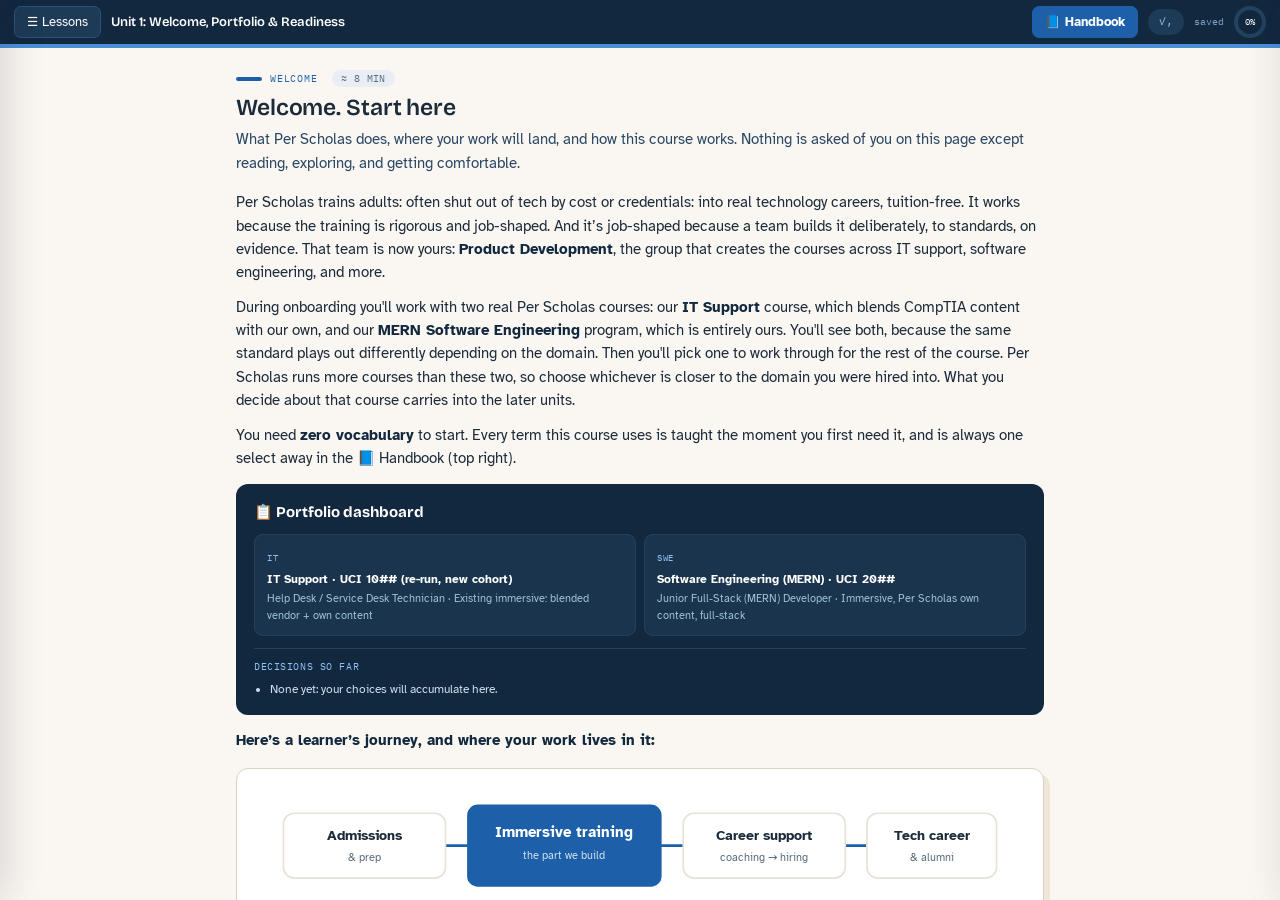
==== unit1.html @ 7ebc6fab "Update unit1.html" ====
<!DOCTYPE html>
<html lang="en">
<head>
<meta charset="UTF-8">
<meta name="viewport" content="width=device-width, initial-scale=1.0">
<title>Unit 1: Welcome, Portfolio & Readiness · Per Scholas</title>
<script src="storage.js"></script>
<script src="guide.js"></script>
<link rel="preconnect" href="https://fonts.googleapis.com">
<link rel="preconnect" href="https://fonts.gstatic.com" crossorigin>
<link href="https://fonts.googleapis.com/css2?family=Bricolage+Grotesque:opsz,wght@12..96,500;12..96,600;12..96,700&family=Atkinson+Hyperlegible:ital,wght@0,400;0,700;1,400&family=IBM+Plex+Mono:wght@400;500&display=swap" rel="stylesheet">
<style>
  :root{
    --ink:#12283f; --ink2:#2a4763;
    --indigo:#1d5fa8; --indigo-d:#164a85; --indigo-bg:#e3edf8;
    --paper:#faf7f2; --card:#fff; --line:#e8e1d6; --line2:#f3eee6;
    --text:#1c2b3a; --muted:#5b6b7a; --faint:#8fa0ae;
    --ok:#1f9d76; --ok-bg:#e7f4ee; --bad:#cf4747; --bad-bg:#fbe9e9;
    --gold:#7d8ea1; --gold-bg:#e9eef4;
    --disp:'Bricolage Grotesque',system-ui,sans-serif; --sans:'Atkinson Hyperlegible',system-ui,sans-serif; --mono:'IBM Plex Mono',monospace;
  }
  *{box-sizing:border-box;margin:0;padding:0}
  html,body{height:100%}
  body{background:var(--paper);color:var(--text);font-family:var(--sans);font-size:14.5px;line-height:1.6;-webkit-font-smoothing:antialiased;overflow:hidden}
  .app{display:flex;flex-direction:column;height:100%}

  /* compact header — every pixel of height matters inside the Canvas iframe */
  .topbar{background:var(--ink);color:#fff;padding:0 14px;height:48px;display:flex;align-items:center;justify-content:space-between;gap:10px;flex:none}
  .t-l{display:flex;align-items:center;gap:10px;min-width:0}
  .menu-btn,.guide-btn{font-family:var(--sans);font-size:12.5px;font-weight:500;color:#fff;background:#1d3a56;border:1px solid #2c517a;border-radius:7px;padding:7px 12px;cursor:pointer;white-space:nowrap}
  .menu-btn:hover,.guide-btn:hover{background:#27496e}
  .title{font-family:var(--disp);font-weight:600;font-size:13px;white-space:nowrap;overflow:hidden;text-overflow:ellipsis}
  .t-r{display:flex;align-items:center;gap:10px;flex:none}
  .save-dot{font-family:var(--mono);font-size:9.5px;color:#7fa3c4}
  .ring{--p:0;width:32px;height:32px;border-radius:50%;background:conic-gradient(var(--indigo) calc(var(--p)*1%), #23425f 0);display:flex;align-items:center;justify-content:center;flex:none}
  .ring i{width:24px;height:24px;border-radius:50%;background:var(--ink);display:flex;align-items:center;justify-content:center;font-family:var(--mono);font-size:8.5px;font-style:normal}

  /* scrolling content area */
  main{flex:1;overflow-y:auto;overscroll-behavior:contain}
  .content{max-width:860px;margin:0 auto;padding:22px 26px 70px}
  .crumb{font-family:var(--mono);font-size:10px;letter-spacing:.08em;text-transform:uppercase;color:var(--indigo);margin-bottom:7px}
  h1{font-family:var(--disp);font-weight:600;font-size:23px;line-height:1.18;letter-spacing:-.015em;margin-bottom:6px}
  .lead{font-size:15px;color:var(--ink2);margin-bottom:16px}
  .content p{margin-bottom:12px}
  .content p.tight{margin-bottom:5px}
  strong{font-weight:600;color:var(--ink)}
  .mono{font-family:var(--mono);font-size:12px;background:#eeeef6;padding:1px 6px;border-radius:4px}
  .glink{color:var(--indigo);font-weight:500;cursor:pointer;border-bottom:1.5px dashed #b9baf0}

  /* coach bar — beginners always know what to do */
  .coach{display:flex;gap:11px;background:var(--indigo-bg);border:1px solid #d8d9f5;border-radius:11px;padding:12px 15px;margin:16px 0 14px;align-items:flex-start}
  .coach .cface{font-size:19px;flex:none;line-height:1.2}
  .coach .ct{font-size:13.5px;color:var(--ink2)}
  .coach .ct b{color:var(--indigo-d);font-weight:600}
  .hint-btn{font-size:12px;color:var(--indigo);background:none;border:1.5px solid #c9caf1;border-radius:7px;padding:5px 11px;cursor:pointer;margin-left:auto;flex:none}
  .hint{display:none;background:#eaf2fb;border-radius:9px;padding:10px 14px;font-size:13px;color:#35577d;margin:-4px 0 14px}
  .hint.show{display:block}

  .box{border-radius:10px;padding:13px 16px;margin:14px 0;font-size:13.5px}
  .box .bh{font-family:var(--mono);font-size:9.5px;letter-spacing:.09em;text-transform:uppercase;margin-bottom:5px;display:block}
  .box.rule{background:#12283f;color:#e8f0f9} .box.rule .bh{color:#8fc1f7}
  .box.info{background:var(--indigo-bg)} .box.info .bh{color:var(--indigo-d)}

  .fb{border-radius:9px;padding:11px 14px;margin-top:12px;font-size:13.5px;display:none}
  .fb.show{display:block}
  .fb.good{background:var(--ok-bg);color:#186b52}
  .fb.bad{background:var(--bad-bg);color:#9a2f2f}
  .act-btn{font-family:var(--sans);font-size:13.5px;font-weight:500;background:var(--indigo);color:#fff;border:none;border-radius:9px;padding:10px 19px;cursor:pointer;margin-top:12px}
  .act-btn:hover{background:var(--indigo-d)}
  .act-btn:disabled{background:#a9c6e8;cursor:default}
  .act-btn.ghost{background:none;color:var(--indigo);border:1.5px solid var(--line)}

  /* ============ STORY (pipeline walk) ============ */
  .pipe{display:flex;align-items:center;gap:0;margin:6px 0 16px;flex-wrap:wrap}
  .pnode{width:26px;height:26px;border-radius:50%;background:#fff;border:2px solid var(--line);display:flex;align-items:center;justify-content:center;font-family:var(--mono);font-size:10.5px;color:var(--faint);flex:none}
  .pnode.done{background:var(--ok);border-color:var(--ok);color:#fff}
  .pnode.here{border-color:var(--indigo);color:var(--indigo);box-shadow:0 0 0 3px var(--indigo-bg)}
  .pseg{height:2px;width:22px;background:var(--line);flex:none}
  .pseg.done{background:var(--ok)}
  .scene{background:var(--card);border:1px solid var(--line);border-radius:12px;padding:17px 19px}
  .scene .sc-tag{font-family:var(--mono);font-size:9.5px;letter-spacing:.08em;text-transform:uppercase;color:var(--faint);margin-bottom:7px}
  .scene .sc-text{font-size:14.5px;margin-bottom:13px}
  .choice{display:block;width:100%;text-align:left;border:1.5px solid var(--line);background:#fff;border-radius:9px;padding:11px 14px;margin-bottom:8px;cursor:pointer;font-family:var(--sans);font-size:13.5px;color:var(--text)}
  .choice:hover{border-color:#a9c6e8}
  .choice.no{border-color:var(--bad);background:var(--bad-bg);cursor:default}
  .choice.yes{border-color:var(--ok);background:var(--ok-bg)}
  .sc-fb{font-size:13px;border-radius:8px;padding:10px 13px;margin-top:4px;display:none}
  .sc-fb.show{display:block}
  .sc-fb.good{background:var(--ok-bg);color:#186b52}
  .sc-fb.bad{background:var(--bad-bg);color:#9a2f2f}

  /* ============ TRIAGE (inbox) ============ */
  .inbox{display:grid;grid-template-columns:1fr;gap:10px}
  .mail{background:var(--card);border:1px solid var(--line);border-radius:11px;padding:14px 16px}
  .mail .mh{display:flex;justify-content:space-between;gap:10px;margin-bottom:4px}
  .mail .from{font-weight:600;font-size:13px}
  .mail .mtag{font-family:var(--mono);font-size:9.5px;color:var(--faint);text-transform:uppercase;letter-spacing:.06em}
  .mail .subj{font-size:13.5px;color:var(--ink2);margin-bottom:6px}
  .mail .body{font-size:13px;color:var(--muted);margin-bottom:11px}
  .stamps{display:flex;gap:7px;flex-wrap:wrap}
  .stamps button{font-size:12px;border:1.5px solid var(--line);background:#fff;border-radius:7px;padding:7px 13px;cursor:pointer;font-family:var(--sans)}
  .stamps button:hover{border-color:var(--indigo);color:var(--indigo)}
  .mail.correct{border-color:var(--ok);background:var(--ok-bg)}
  .mail.wrong{border-color:var(--bad);background:var(--bad-bg)}
  .mail .verdict{font-size:12.5px;margin-top:9px;display:none}
  .mail.graded .verdict{display:block}
  .mail.correct .verdict{color:#186b52}
  .mail.wrong .verdict{color:#9a2f2f}
  .mail.pending{opacity:.35;pointer-events:none}

  /* ============ REPO BUILDER ============ */
  .repo-wrap{display:grid;grid-template-columns:1fr 1fr;gap:14px;margin-top:4px}
  .goals{background:var(--card);border:1px solid var(--line);border-radius:11px;padding:14px 16px}
  .goals h4,.tree h4{font-family:var(--mono);font-size:10px;letter-spacing:.09em;text-transform:uppercase;color:var(--faint);margin-bottom:10px}
  .goal{display:flex;gap:9px;align-items:flex-start;padding:6px 0;font-size:13px}
  .goal .gk{width:15px;height:15px;border:1.5px solid var(--line);border-radius:4px;flex:none;margin-top:2px;display:flex;align-items:center;justify-content:center;font-size:9px;color:#fff}
  .goal.done .gk{background:var(--ok);border-color:var(--ok)}
  .goal.done span{color:var(--muted);text-decoration:line-through}
  .tree{background:var(--ink);border-radius:11px;padding:14px 16px;color:#e9eaf8}
  .tree h4{color:#9fc0da}
  .tnode{font-family:var(--mono);font-size:12px;line-height:1.9;white-space:nowrap;overflow:hidden;text-overflow:ellipsis}
  .tnode .tf{color:#7fa3c4}
  .tnode .new{color:#7fe0c0}
  .mkfile{display:flex;gap:8px;margin-top:12px}
  .mkfile input{flex:1;border:1.5px solid var(--line);border-radius:9px;padding:10px 13px;font-family:var(--mono);font-size:13px}
  .mkfile input:focus{outline:none;border-color:var(--indigo)}
  .mkfile button{font-size:13px;font-weight:500;background:var(--indigo);color:#fff;border:none;border-radius:9px;padding:0 16px;cursor:pointer}
  .mk-msg{font-size:12.5px;margin-top:7px;min-height:18px}
  .mk-msg.err{color:var(--bad)} .mk-msg.okc{color:var(--ok)}

  /* ============ DAY DESIGNER ============ */
  .day-wrap{display:grid;grid-template-columns:220px 1fr;gap:14px}
  .palette{background:var(--card);border:1px solid var(--line);border-radius:11px;padding:12px}
  .palette h4,.sched h4{font-family:var(--mono);font-size:10px;letter-spacing:.09em;text-transform:uppercase;color:var(--faint);margin-bottom:9px}
  .pal-item{border:1.5px solid var(--line);border-radius:8px;padding:8px 10px;margin-bottom:7px;font-size:12.5px;cursor:pointer;background:#fff}
  .pal-item:hover{border-color:var(--indigo)}
  .pal-item small{display:block;font-family:var(--mono);font-size:10px;color:var(--faint)}
  .pal-item.pas small{color:var(--gold)}
  .sched{background:var(--card);border:1px solid var(--line);border-radius:11px;padding:12px;min-height:180px}
  .slot{display:flex;justify-content:space-between;align-items:center;border:1.5px solid var(--line2);background:var(--paper);border-radius:8px;padding:8px 11px;margin-bottom:6px;font-size:12.5px}
  .slot small{font-family:var(--mono);font-size:10px;color:var(--faint)}
  .slot .rm{border:none;background:none;color:var(--bad);cursor:pointer;font-size:15px;line-height:1}
  .slot.pas{background:#e9eef4;border-color:#d6dde6}
  .day-meters{margin-top:12px}
  .meter-bar{height:20px;background:var(--line2);border-radius:6px;overflow:hidden;position:relative}
  .meter-fill{height:100%;background:var(--indigo);width:0;transition:width .2s;display:flex;align-items:center;justify-content:flex-end;color:#fff;font-family:var(--mono);font-size:10.5px;padding-right:7px}
  .meter-t{position:absolute;top:-3px;bottom:-3px;width:2.5px;background:var(--ink);left:75%}
  .meter-lbl{font-size:11.5px;color:var(--muted);margin-top:4px;display:flex;justify-content:space-between}
  .reqs{display:flex;gap:7px;flex-wrap:wrap;margin-top:9px}
  .req{font-family:var(--mono);font-size:10.5px;border:1.5px solid var(--line);border-radius:14px;padding:3px 10px;color:var(--faint)}
  .req.met{border-color:var(--ok);color:var(--ok)}

  /* ============ FIX-IT EDITOR ============ */
  .doc{background:var(--card);border:1px solid var(--line);border-radius:12px;padding:17px 19px;font-size:14.5px;line-height:1.95}
  .sent{cursor:pointer;border-radius:4px;padding:1px 2px}
  .sent:hover{background:#eeeef6}
  .sent.fixed{background:var(--ok-bg);box-shadow:inset 0 -2px 0 var(--ok);cursor:default}
  .sent.active{background:var(--gold-bg);box-shadow:inset 0 -2px 0 var(--gold)}
  .fixpanel{background:var(--card);border:1.5px solid var(--indigo);border-radius:11px;padding:14px 16px;margin-top:12px;display:none}
  .fixpanel.show{display:block}
  .fixpanel .fq{font-size:13px;color:var(--ink2);margin-bottom:10px}
  .fixopt{display:block;width:100%;text-align:left;border:1.5px solid var(--line);background:#fff;border-radius:8px;padding:10px 13px;margin-bottom:7px;cursor:pointer;font-family:var(--sans);font-size:13px}
  .fixopt:hover{border-color:#a9c6e8}
  .fix-msg{font-size:12.5px;margin-top:4px;min-height:16px}
  .fix-msg.err{color:var(--bad)} .fix-msg.okc{color:var(--ok)}
  .fix-count{font-family:var(--mono);font-size:11px;color:var(--faint);margin-top:8px}

  /* ============ QA DESK ============ */
  .dossier{background:var(--card);border:1px solid var(--line);border-radius:12px;overflow:hidden;margin-bottom:14px}
  .dossier .dh{background:var(--paper);border-bottom:1px solid var(--line);padding:10px 15px;display:flex;justify-content:space-between;font-family:var(--mono);font-size:11px;color:var(--muted)}
  .dossier .db{padding:14px 16px;font-size:13.5px;color:var(--ink2);font-style:italic}
  .rb-dim{border:1.5px solid var(--line);border-radius:10px;padding:12px 14px;margin-bottom:10px;background:#fff}
  .rb-dim .rt{font-weight:600;font-size:13.5px;margin-bottom:8px}
  .rb-scale{display:flex;gap:6px}
  .rb-scale button{flex:1;font-family:var(--mono);font-size:12.5px;border:1.5px solid var(--line);background:#fff;border-radius:8px;padding:8px 0;cursor:pointer}
  .rb-scale button.pick{background:var(--indigo);color:#fff;border-color:var(--indigo)}
  .rb-dim.correct{border-color:var(--ok)} .rb-dim.wrong{border-color:var(--bad)}
  .rb-why{font-size:12px;color:var(--muted);margin-top:8px;display:none}
  .rb-dim.graded .rb-why{display:block}

  /* misc */
  textarea{width:100%;border:1.5px solid var(--line);border-radius:9px;padding:11px 13px;font-family:var(--sans);font-size:13.5px;resize:vertical;min-height:74px;line-height:1.5}
  textarea:focus{outline:none;border-color:var(--indigo)}
  .checklist label{display:flex;gap:10px;align-items:flex-start;padding:6px 0;font-size:14px;cursor:pointer}
  .checklist input{width:16px;height:16px;margin-top:3px;accent-color:var(--indigo);flex:none}
  .prompt{background:var(--ink);border-radius:11px;margin:14px 0;overflow:hidden}
  .prompt-h{display:flex;justify-content:space-between;align-items:center;padding:9px 13px;border-bottom:1px solid #23425f}
  .prompt-h .pl{font-family:var(--mono);font-size:10px;letter-spacing:.05em;text-transform:uppercase;color:#9fc0da}
  .copy{font-size:11.5px;color:#dbe8f3;background:#1d3a56;border:none;border-radius:6px;padding:5px 11px;cursor:pointer}
  .copy.ok{background:var(--ok)}
  .prompt pre{padding:13px;color:#e9eaf8;font-family:var(--mono);font-size:11.5px;line-height:1.6;white-space:pre-wrap}
  .prompt pre .v{color:#8fc1f7}
  .nav-btns{display:flex;justify-content:space-between;gap:12px;margin-top:26px;padding-top:16px;border-top:1px solid var(--line)}
  .btn{font-size:13.5px;padding:11px 20px;border-radius:9px;cursor:pointer;border:1.5px solid var(--line);background:var(--card);color:var(--ink2)}
  .btn.primary{background:var(--indigo);color:#fff;border-color:var(--indigo);font-weight:500}
  .btn.primary:hover{background:var(--indigo-d)}
  .btn:disabled{opacity:.45;cursor:default}
  .locknote{font-size:12px;color:var(--gold);margin-top:8px;text-align:right}

  /* diagrams, animations, meta design-notes */
  .diag{margin:16px 0;background:var(--card);border:1px solid var(--line);border-radius:12px;padding:14px}
  .diag svg{width:100%;height:auto;display:block}
  .diag .cap{font-size:11.5px;color:var(--muted);margin-top:8px;text-align:center;font-family:var(--mono)}
  .diag .draw{stroke-dasharray:660;stroke-dashoffset:660;animation:drawline 1.6s .2s ease forwards}
  .fdu{opacity:0;animation:fadeup .55s ease forwards}
  @keyframes drawline{to{stroke-dashoffset:0}}
  @keyframes fadeup{from{opacity:0;transform:translateY(7px)}to{opacity:1;transform:none}}
  .meta{display:flex;gap:10px;background:#eef4fb;border:1.5px dashed #b7cfe8;border-radius:10px;padding:11px 14px;margin:14px 0;font-size:13px;color:#2a4763;align-items:flex-start}
  .meta .mi{flex:none;font-size:15px}
  .meta b{color:#164a85}
  .obj{list-style:none;margin:10px 0 4px}
  .obj li{padding:4px 0 4px 26px;position:relative;font-size:14px}
  .obj li::before{content:"◆";position:absolute;left:4px;color:var(--indigo);font-size:11px;top:7px}
  .swatch{display:inline-flex;align-items:center;gap:7px;border-radius:8px;padding:9px 14px;font-size:13px;margin:4px 6px 4px 0}
  @media (prefers-reduced-motion:reduce){.diag .draw{animation:none;stroke-dashoffset:0}.fdu{animation:none;opacity:1}}
  .hot{cursor:pointer;outline:none}
  .hot:hover{opacity:.82}
  .hot:focus-visible{opacity:.9}
  /* WCAG 2.4.7 Focus Visible — clear indicator on every interactive control */
  .hot:focus-visible,.choice:focus-visible,.tcard:focus-visible,.act-btn:focus-visible,
  .sbucket:focus-visible,.hint-btn:focus-visible,.menu-btn:focus-visible,.guide-btn:focus-visible,
  button:focus-visible,a:focus-visible,[role="button"]:focus-visible,[tabindex]:focus-visible{
    outline:3px solid #0078c0 !important;outline-offset:2px !important;border-radius:6px;
  }
  /* SVG pipeline nodes: draw a focus ring around the circle */
  .fdu:focus-visible circle{stroke:#0078c0;stroke-width:4}
  .fdu:focus-visible{outline:none}
  .hot.sel rect,.hot.sel circle{stroke:#0d2b4a !important;stroke-width:3.5 !important}
  .dcap{margin-top:10px;font-size:12.5px;background:var(--paper);border-radius:8px;padding:9px 12px;color:var(--ink2);line-height:1.5}
  .dcap b{color:var(--indigo-d)}
  .pcards{display:flex;flex-wrap:wrap;gap:8px;margin:12px 0 4px}
  .pcard{border:1.5px solid var(--line);background:var(--card);border-radius:10px;padding:9px 14px;font-size:13px;font-weight:500;color:var(--ink2)}
  .pcard.hot.sel{border-color:#0d2b4a;box-shadow:0 0 0 2px #c9d9ec}
  span.swatch.hot.sel{box-shadow:0 0 0 2.5px #0d2b4a}
  .scorechip{font-family:var(--mono);font-size:11px;color:#8fc1f7;background:#1d3a56;border-radius:14px;padding:4px 11px;white-space:nowrap}
  .result{border-radius:9px;padding:11px 14px;margin-top:10px;font-size:13.5px;font-weight:500;display:flex;gap:9px;align-items:center}
  .result .star{font-size:15px}
  .result.full{background:var(--ok-bg);color:#186b52}
  .result.part{background:#e9eef4;color:#35577d}
  .result.low{background:var(--bad-bg);color:#9a2f2f}
  .stamps button.st-ok{border-color:var(--ok) !important;color:var(--ok) !important;font-weight:600}
  .stamps button.st-no{border-color:var(--bad) !important;color:var(--bad) !important;text-decoration:line-through}
  /* per-day accents: each day is a chapter with its own shade of blue */
  body{--accent-lt:#4a90d9}
  body[data-day="2"]{--indigo:#0f7490;--indigo-d:#0b5a70;--indigo-bg:#e0f1f5;--accent-lt:#3aa7c4}
  body[data-day="3"]{--indigo:#4054b2;--indigo-d:#32418c;--indigo-bg:#e7eaf9;--accent-lt:#7c8ce0}
  body[data-day="4"]{--indigo:#35618c;--indigo-d:#274a6b;--indigo-bg:#e6edf5;--accent-lt:#6f97bd}
  .pullquote{border-left:5px solid var(--indigo);background:var(--indigo-bg);border-radius:6px 12px 12px 6px;padding:16px 19px;margin:18px 0}
  .pullquote .pq{font-family:var(--disp);font-size:16.5px;line-height:1.45;font-weight:600;color:var(--ink)}
  .pullquote .pa{font-family:var(--mono);font-size:11px;color:var(--muted);margin-top:8px}
  .media-row{display:flex;gap:10px;flex-wrap:wrap;margin:14px 0}
  .media-card{display:flex;gap:11px;align-items:flex-start;background:#12283f;color:#e8f0f9;border-radius:11px;padding:12px 14px;flex:1 1 250px;text-decoration:none;box-shadow:4px 4px 0 #dbe2e9;transition:transform .12s}
  .media-card:hover{transform:translate(-1px,-1px)}
  .mc-ic{width:30px;height:30px;border-radius:8px;background:var(--indigo);color:#fff;display:flex;align-items:center;justify-content:center;font-size:13px;flex:none}
  .mc-t{display:block;font-weight:700;font-size:13.5px;line-height:1.3;color:#fff}
  .mc-m{display:block;font-size:11.5px;color:#9fc0da;margin-top:3px;line-height:1.4}
  /* scenario ticket — every simulation arrives as an assignment */
  .brief{background:#fff;border:1.5px solid var(--line);border-left:5px solid var(--ink);border-radius:6px 12px 12px 6px;padding:12px 16px;margin:16px 0 4px;box-shadow:4px 4px 0 #efe8dc}
  .brief .bh2{font-family:var(--mono);font-size:9.5px;letter-spacing:.1em;text-transform:uppercase;color:var(--faint);margin-bottom:6px}
  .brief .bfrom{font-size:12px;color:var(--muted);margin-bottom:2px}
  .brief .bfrom b{color:var(--ink)}
  .brief .btext{font-size:13.5px;color:var(--ink2);margin-top:6px}
  /* embedded video with a watch task */
  .video{position:relative;padding-top:56.25%;border-radius:12px;overflow:hidden;border:1.5px solid #ddd2c2;box-shadow:6px 6px 0 #efe6d7;margin:14px 0 8px;background:#12283f}
  .video iframe{position:absolute;inset:0;width:100%;height:100%;border:0}
  .vidcap{font-size:13px;color:var(--ink2);background:var(--indigo-bg);border-radius:9px;padding:10px 13px;margin-bottom:14px}
  .vidcap a{color:var(--indigo);font-weight:700}
  /* drag & drop sorter */
  .sort-pool{display:flex;flex-wrap:wrap;gap:8px;margin:12px 0}
  .scard{border:1.5px solid var(--indigo);background:#fff;border-radius:9px;padding:8px 13px;font-size:13px;font-weight:500;cursor:grab;box-shadow:3px 3px 0 #e4ebf3;user-select:none}
  .scard:active{cursor:grabbing}
  .scard.sel{outline:2.5px solid #0d2b4a;outline-offset:1px}
  .sbuckets{display:grid;grid-template-columns:repeat(3,1fr);gap:10px}
  .sbucket{background:var(--card);border:1.8px dashed var(--line);border-radius:11px;padding:10px;min-height:78px}
  .sbucket h5{font-family:var(--mono);font-size:10px;letter-spacing:.07em;text-transform:uppercase;color:var(--faint);margin:0 0 4px}
  .sbucket.over{border-color:var(--indigo);background:var(--indigo-bg)}
  .sbucket.no{border-color:var(--bad);background:var(--bad-bg)}
  .sbucket .placed{display:block;font-size:12px;background:var(--ok-bg);color:#186b52;border-radius:7px;padding:5px 9px;margin-top:6px}
  .pal-item{cursor:grab}
  @media(max-width:720px){.sbuckets{grid-template-columns:1fr 1fr}}
  /* new-terms legend: define before use */
  .terms{background:var(--card);border:1.5px solid var(--line);border-radius:11px;padding:12px 16px;margin:14px 0}
  .terms .th{font-family:var(--mono);font-size:9.5px;letter-spacing:.09em;text-transform:uppercase;color:var(--faint);margin-bottom:8px}
  .terms dl{display:grid;grid-template-columns:auto 1fr;gap:5px 14px;font-size:13px;margin:0}
  .terms dt{font-weight:700;color:var(--indigo-d);font-family:var(--mono);font-size:12px;white-space:nowrap}
  .terms dd{margin:0;color:var(--ink2)}
  .stamps button.pick{background:var(--indigo);color:#fff;border-color:var(--indigo)}
  /* worked example — the "I do" of gradual release */
  .demo{border:1.8px dashed var(--indigo);background:var(--card);border-radius:12px;padding:14px 17px;margin:14px 0}
  .demo .dh3{display:flex;justify-content:space-between;align-items:center;margin-bottom:9px;gap:10px}
  .demo .dt{font-family:var(--mono);font-size:10px;letter-spacing:.09em;text-transform:uppercase;color:var(--indigo-d);font-weight:700}
  .demo .dskip{font-size:11.5px;color:var(--muted);background:none;border:none;cursor:pointer;text-decoration:underline;white-space:nowrap}
  .demo .deg{background:var(--paper);border-radius:9px;padding:10px 13px;font-size:13.5px;margin-bottom:10px;border:1px solid var(--line2)}
  .demo .dstep{display:flex;gap:9px;font-size:13.5px;margin-bottom:9px;animation:fadeup .3s ease both;line-height:1.55}
  .demo .dnum{flex:none;width:20px;height:20px;border-radius:50%;background:var(--indigo);color:#fff;font-size:11px;display:flex;align-items:center;justify-content:center;font-weight:700;margin-top:2px}
  .demo-re{font-size:12px;color:var(--indigo);background:none;border:none;cursor:pointer;text-decoration:underline;margin:4px 0 10px;padding:0;font-family:var(--sans)}
  /* v3: context frame */
  .cframe{background:var(--card);border:1.5px solid var(--line);border-radius:12px;padding:6px 16px;margin:16px 0}
  .cf-row{display:grid;grid-template-columns:150px 1fr;gap:12px;padding:9px 0;border-bottom:1px solid var(--line2)}
  .cf-row:last-child{border-bottom:none}
  .cf-k{font-family:var(--mono);font-size:9.5px;letter-spacing:.07em;text-transform:uppercase;color:var(--indigo-d);font-weight:700;padding-top:2px}
  .cf-v{font-size:13.5px;color:var(--ink2);line-height:1.5}
  @media(max-width:640px){.cf-row{grid-template-columns:1fr;gap:2px}}
  /* v3: transition/handoff */
  .ctrans{background:var(--indigo-bg);border-left:5px solid var(--indigo);border-radius:6px 12px 12px 6px;padding:12px 16px;margin:16px 0}
  .ct-h{font-family:var(--mono);font-size:10px;letter-spacing:.08em;text-transform:uppercase;color:var(--indigo-d);font-weight:700;display:block;margin-bottom:5px}
  .ctrans div{font-size:13.5px;color:var(--ink2);line-height:1.5}
  /* v3: project dashboard */
  .dash{background:#12283f;border-radius:12px;padding:16px 18px;margin:14px 0;color:#e8f0f9}
  .dash h4{font-family:var(--disp);margin:0 0 10px;font-size:15px;color:#fff}
  .dash-cases{display:flex;gap:8px;flex-wrap:wrap;margin-bottom:12px}
  .dcase{flex:1 1 150px;background:#1a344d;border-radius:9px;padding:10px 12px;border:1.5px solid #24425f}
  .dcase{background:#1a344d;border:1.5px solid #24425f}
  .dcase.pri{border-color:#8fc1f7;box-shadow:0 0 0 1px #8fc1f7}
  .dcase .dcn{font-size:9px;font-family:var(--mono);letter-spacing:.06em;color:#8fc1f7;text-transform:uppercase}
  .dcase .dcp{font-size:12px;font-weight:600;color:#fff;margin:3px 0 4px;line-height:1.3}
  .dcase .dcs{font-size:10.5px;color:#9fc0da}
  .dash-mem{border-top:1px solid #24425f;padding-top:10px;margin-top:4px}
  .dash-mem .dm-t{font-size:9.5px;font-family:var(--mono);letter-spacing:.06em;color:#8fc1f7;text-transform:uppercase;margin-bottom:6px}
  .dash-mem ul{margin:0;padding-left:16px;font-size:12px;color:#cfe0ee;line-height:1.6}
  /* v3: track picker */
  .track-pick{display:flex;gap:10px;flex-wrap:wrap;margin:14px 0}
  .tcard{flex:1 1 200px;text-align:left;background:#fff;border:1.8px solid var(--line);border-radius:12px;padding:14px;cursor:pointer;transition:transform .1s;box-shadow:4px 4px 0 #efe6d7}
  .tcard:not(.sel):hover{transform:translate(-1px,-1px);border-color:var(--indigo)}
.tcard.sel{cursor:default}
  .tcard.sel{border-color:var(--indigo);box-shadow:0 0 0 2px var(--indigo),4px 4px 0 #efe6d7}
  .tcard .tcd{font-family:var(--mono);font-size:9.5px;letter-spacing:.06em;text-transform:uppercase;color:var(--indigo-d)}
  .tcard .tcp{font-weight:700;font-size:14px;margin:4px 0;color:var(--ink)}
  .tcard .tcr{font-size:12px;color:var(--muted)}
  .portfolio-badge{display:inline-block;font-family:var(--mono);font-size:9px;letter-spacing:.07em;text-transform:uppercase;background:#3f88c5;color:#fff;border-radius:9px;padding:2px 9px;margin-bottom:8px}
  .primary-badge{display:inline-block;font-family:var(--mono);font-size:9px;letter-spacing:.07em;text-transform:uppercase;background:var(--indigo);color:#fff;border-radius:9px;padding:2px 9px;margin-bottom:8px}
  .mtbl{width:100%;border-collapse:collapse;margin:14px 0;font-size:13.5px}
  .mtbl th{text-align:left;background:#eef3f8;color:#12283f;padding:8px 12px;border:1px solid var(--line);font-size:12px;letter-spacing:.02em}
  .mtbl td{padding:9px 12px;border:1px solid var(--line);vertical-align:top;color:var(--ink2);line-height:1.5}
  .mtbl td:first-child{width:150px;color:var(--ink)}
  .mnote{font-size:11px;color:var(--muted);font-family:var(--mono)}
  .pcards-v{display:grid;grid-template-columns:1fr 1fr;gap:10px;margin:14px 0}
  .pcard-v{background:#fff;border:1.5px solid var(--line);border-left:4px solid var(--indigo);border-radius:10px;padding:12px 14px}
  .pcard-h{font-weight:700;font-size:13.5px;color:var(--ink);margin-bottom:4px}
  .pcard-b{font-size:12.5px;color:var(--ink2);line-height:1.5}
  @media(max-width:640px){.pcards-v{grid-template-columns:1fr}}
  /* lesson drawer (left) */
  .ld-scrim{position:fixed;inset:0;background:rgba(27,29,58,.45);z-index:40;display:none}
  .ld-scrim.open{display:block}
  .ld{position:fixed;top:0;left:-330px;width:min(320px,88vw);height:100%;background:#fff;z-index:50;box-shadow:12px 0 40px rgba(27,29,58,.18);transition:left .22s ease;display:flex;flex-direction:column}
  .ld.open{left:0}
  .ld-head{padding:14px 18px;border-bottom:1px solid var(--line);font-family:var(--disp);font-weight:600;font-size:14px;display:flex;justify-content:space-between;align-items:center}
  .ld-body{overflow-y:auto;padding:10px 10px 40px}
  .mod-title{font-family:var(--mono);font-size:9.5px;letter-spacing:.1em;text-transform:uppercase;color:var(--faint);padding:11px 10px 5px}
  .lnav a{display:flex;gap:9px;align-items:flex-start;padding:8px 10px;border-radius:8px;cursor:pointer;font-size:13px;color:var(--ink2);line-height:1.35}
  .lnav a:hover{background:var(--paper)}
  .lnav a.on{background:var(--indigo);color:#fff}
  .lnav a.locked{color:var(--faint);cursor:not-allowed}
  .dot{width:15px;height:15px;border-radius:50%;border:1.6px solid var(--line);flex:none;margin-top:1px;display:flex;align-items:center;justify-content:center;font-size:8.5px;color:#fff}
  .dot.done{background:var(--ok);border-color:var(--ok)}
  .lnav a.on .dot.done{background:#fff;color:var(--ok);border-color:#fff}
  .x-btn{background:none;border:none;font-size:20px;color:var(--faint);cursor:pointer;line-height:1}

  /* guide drawer (right) */
  .gd-scrim{position:fixed;inset:0;background:rgba(27,29,58,.45);z-index:40;display:none}
  .gd-scrim.open{display:block}
  .gd{position:fixed;top:0;right:-620px;width:min(600px,94vw);height:100%;background:#fff;z-index:50;box-shadow:-12px 0 40px rgba(27,29,58,.18);transition:right .22s ease;display:flex;flex-direction:column}
  .gd.open{right:0}
  .gd-head{padding:13px 18px;border-bottom:1px solid var(--line);display:flex;justify-content:space-between;align-items:center;background:var(--ink);color:#fff}
  .gd-head .gt{font-family:var(--disp);font-weight:600;font-size:14px}
  .gd-head .gt small{display:block;font-family:var(--mono);font-size:8.5px;color:#9fc0da;letter-spacing:.08em;text-transform:uppercase}
  .gd-close{background:none;border:none;color:#cfe0ee;font-size:21px;cursor:pointer;line-height:1}
  .gd-body{display:grid;grid-template-columns:180px 1fr;flex:1;min-height:0}
  .gd-nav{border-right:1px solid var(--line);overflow-y:auto;padding:10px 7px}
  .gd-nav a{display:flex;gap:8px;align-items:center;padding:7px 9px;border-radius:7px;font-size:12.5px;color:var(--ink2);cursor:pointer}
  .gd-nav a:hover{background:var(--paper)}
  .gd-nav a.on{background:var(--indigo-bg);color:var(--indigo-d);font-weight:500}
  .gd-nav .gi{width:18px;text-align:center;color:var(--faint)}
  .gd-content{overflow-y:auto;padding:18px 22px 50px}
  .gd-content h2{font-family:var(--disp);font-weight:600;font-size:18px;margin-bottom:11px}
  .gd-content p{margin-bottom:11px;font-size:13.5px}
  .gd-content .tight{margin-bottom:5px}
  .g-steps{padding-left:19px;margin-bottom:11px}
  .g-steps li{margin-bottom:8px;font-size:13.5px}
  .g-table{width:100%;border-collapse:collapse;margin:11px 0;font-size:12.5px}
  .g-table th{text-align:left;font-family:var(--mono);font-size:10px;letter-spacing:.06em;text-transform:uppercase;color:var(--faint);padding:6px 8px;border-bottom:1.5px solid var(--line)}
  .g-table td{padding:7px 8px;border-bottom:1px solid var(--line2);vertical-align:top}
  .g-note{font-size:12px;color:var(--muted);background:var(--paper);border-radius:8px;padding:9px 12px;margin-top:11px}
  .g-check{list-style:none;margin-bottom:11px}
  .g-check li{padding:4px 0 4px 24px;position:relative;font-size:13.5px}
  .g-check li::before{content:"✓";position:absolute;left:3px;color:var(--ok);font-weight:600}
  .g-links{list-style:none}
  .g-links li{padding:6px 0;border-bottom:1px solid var(--line2);font-size:13.5px}
  .g-links a{color:var(--indigo);font-weight:500;text-decoration:none}
  .g-links em{color:var(--gold);font-size:11.5px;font-style:normal;font-family:var(--mono)}
  .g-prompt{background:var(--ink);border-radius:10px;margin:13px 0;overflow:hidden}
  .g-ph{font-family:var(--mono);font-size:10px;letter-spacing:.05em;text-transform:uppercase;color:#9fc0da;padding:8px 12px;border-bottom:1px solid #23425f}
  .g-prompt pre{padding:12px;color:#e9eaf8;font-family:var(--mono);font-size:11px;line-height:1.6;white-space:pre-wrap}

  @media(max-width:720px){
    .repo-wrap,.day-wrap{grid-template-columns:1fr}
    .gd-body{grid-template-columns:1fr}
    .gd-nav{display:flex;overflow-x:auto;border-right:none;border-bottom:1px solid var(--line)}
    .content{padding:16px 14px 60px}
    h1{font-size:20px}
    .title{display:none}
  }

  /* ---- Per Scholas skin — paste official brand hexes into :root above ---- */
  .topbar{border-bottom:4px solid var(--accent-lt)}
  h1{letter-spacing:-.005em}
  .crumb{display:flex;align-items:center;gap:8px}
  .crumb::before{content:"";width:26px;height:4px;background:var(--indigo);border-radius:2px;flex:none}
  .act,.diag{border:1.5px solid #ddd2c2;box-shadow:6px 6px 0 #efe6d7}
  .scene,.mail{box-shadow:4px 4px 0 #f0e8db}
  .act-btn,.btn.primary{box-shadow:3px 3px 0 rgba(18,40,63,.22);font-weight:700}
  .act-btn:active,.btn.primary:active{transform:translate(2px,2px);box-shadow:1px 1px 0 rgba(18,40,63,.22)}
  .choice,.pal-item,.pcard.hot{transition:transform .12s,box-shadow .12s}
  .choice:hover,.pal-item:hover,.pcard.hot:hover{transform:translate(-1px,-1px);box-shadow:3px 3px 0 #efe0cf}
  .glink{border-bottom:2px solid var(--indigo);font-weight:700}
  ::selection{background:#d7e7f8}
  .coach{border-left:5px solid var(--indigo);border-radius:6px 11px 11px 6px}
  .guide-btn{background:var(--indigo);border-color:var(--indigo);font-weight:700}
  .guide-btn:hover{background:var(--indigo-d)}
  b,strong{font-weight:700}
  .hero{margin:12px 0 4px}
  .hero svg{width:100%;height:auto;display:block}
</style>
</head>
<body>
<div class="app">
  <div class="topbar">
    <div class="t-l">
      <button type="button" class="menu-btn" id="menuopen">☰ Lessons</button>
      <div class="title">Unit 1: Welcome, Portfolio & Readiness</div>
    </div>
    <div class="t-r">
      <button type="button" class="guide-btn" id="guideopen">📘 Handbook</button>
      <span class="scorechip" id="scorechip" title="Your progress through this course">✓, </span>
      <span class="save-dot" id="savedot" title="Progress is saved in this browser on this device">saved</span>
      <div class="ring" id="ring"><i id="ringpct">0%</i></div>
    </div>
  </div>
  <main><div class="content" id="content"></div></main>
</div>

<div class="ld-scrim" id="ldscrim"></div>
<div class="ld" id="ld">
  <div class="ld-head">Lessons <button type="button" class="x-btn" id="ldclose">×</button></div>
  <div class="ld-body" id="ldbody"></div>
</div>

<div class="gd-scrim" id="gdscrim"></div>
<div class="gd" id="gd">
  <div class="gd-head">
    <div class="gt">The Handbook<small>Learning companion · source of truth: <a href="https://productops.perscholas.org/product-hub" target="_blank" rel="noopener" style="color:#8fc1f7;font-weight:700;text-decoration:none">Product Hub ↗</a></small></div>
    <button type="button" class="gd-close" id="gdclose">×</button>
  </div>
  <div class="gd-body">
    <nav class="gd-nav" id="gdnav"></nav>
    <div class="gd-content" id="gdcontent"></div>
  </div>
</div>

<script>
function gl(id,txt){return '<span class="glink" data-g="'+id+'">'+txt+'</span>';}

/* ================= COURSE ================= */
const DAY="1";
/* ============================================================
   v3: RECURRING DOMAIN CASE FILES (two live tracks: IT, SWE)
   Based on REAL shipped Per Scholas products:
     • IT Support: blended CompTIA third-party content + own content
     • Software Engineering: MERN stack, own content
   ⚠ PLACEHOLDER (needs PD validation): UCI numbers, exact module names,
     job titles, starter-objective wording, AI-misuse & change specifics.
   ============================================================ */
const CASES = {
  itsupport: {
    id:"itsupport", domain:"IT Support", tag:"IT",
    accent:"#35618c",
    project:"IT Support · UCI 10## (re-run, new cohort)", ph_project:true,
    productType:"Existing immersive: blended vendor + own content",
    role:"Help Desk / Service Desk Technician", ph_role:true,
    audience:"Entry-level IT support; ticket workflow + virtual labs",
    content:"Blended: CompTIA third-party content (knowledge/cert) + Per Scholas own content (job performance)",
    request:"Stand up an existing IT Support course for a new cohort, keeping the CompTIA blend but making sure independent job-performance evidence is covered by our own content.",
    gate:"Design Readiness",
    stakeholders:"ID&D Director, IT Product Developer, CompTIA/vendor liaison, QA, delivery site",
    tensions:[
      "CompTIA content covers knowledge & cert prep, not all on-the-job performance",
      "Learners must show individual troubleshooting ability, beyond vendor quizzes",
      "The line between vendor-owned and Per-Scholas-owned content must stay clear",
      "The Workplace Simulation must connect lessons, not decorate them"],
    package:{
      overview:"present", specs:"present",
      jd:"present",
      tech:"present: virtual environment & ticketing platform confirmed",
      notes:"present, but the plan leans on CompTIA quizzes for evidence; independent performance evidence is thin"},
    readiness:"constraints", // proceed, but the performance-evidence gap must be owned before Development Review
    readinessGap:"Independent job-performance evidence relies on vendor quizzes; our own SBA/performance task must fill the gap.",
    uci:"nochange", // existing course, new cohort/site = no new UCI, no revision
    module:"Module ##: Hardware & OS Troubleshooting", ph_module:true,
    objectiveDraft:"Know how to troubleshoot common issues and understand the ticket system, escalating when needed.", ph_obj:true,
    objectiveFixed:"Given a service-desk ticket, diagnose the hardware or OS fault, resolve or escalate it per policy, and document the resolution in the knowledge base.",
    repoFiles:["MBP ##: blueprint","Lesson ##.1","Troubleshooting GLAB ##.1.1","Ticket activity ##.1","KBA ## (own content)","SBA ## (own content)","FG ##"],
    perfTask:"A ticket-driven troubleshooting lab in the virtual environment, ending in a knowledge-base write-up",
    a11y:"Uncaptioned troubleshooting demo video; ticket-interface screenshots without alt text",
    fgGap:"No guidance for instructors on managing multiple valid troubleshooting paths",
    aiDraft:"AI-generated troubleshooting steps: an overconfident single diagnosis, one risky command, and weak escalation guidance", ph_ai:true,
    change:"CompTIA retires/updates a module the course maps to, affecting two of our modules", ph_change:true,
    vendorNote:"Where CompTIA owns the content, we map & supplement. We don't rewrite it; our own content carries the performance evidence."
  },
  software: {
    id:"software", domain:"Software Engineering", tag:"SWE",
    accent:"#0f7490",
    project:"Software Engineering (MERN) · UCI 20## ", ph_project:true,
    productType:"Immersive, Per Scholas own content, full-stack",
    role:"Junior Full-Stack (MERN) Developer", ph_role:true,
    audience:"Entry-level developers; team-based full-stack work",
    content:"Per Scholas own content end to end. MongoDB, Express, React, Node",
    request:"Build/maintain our own MERN full-stack program so graduates can work on a development team and show individual competence inside team projects.",
    gate:"Design Readiness",
    stakeholders:"ID&D Director, SWE Product Developer, QA (no external vendor. Content is all ours)",
    tensions:[
      "It's all our own content. Every objective, assessment & lab is ours to get right",
      "Full-stack MERN spans four technologies; sequencing & scope must stay coherent",
      "Team projects can hide individual competence. Individual evidence is the hard problem",
      "AI-assisted coding must preserve learner judgment and verification"],
    package:{
      overview:"present", specs:"present",
      jd:"present: emphasizes Git workflow, REST APIs, React components, debugging, code review",
      tech:"present: coding environment & repo workflow confirmed",
      notes:"n/a. Internal build, our own content (no external client transcript)"},
    readiness:"ready", // our content, package complete, but individual-evidence design must be verified at Development Review
    readinessGap:"Package is complete; the open design risk is ensuring individual evidence exists inside team-based MERN projects.",
    uci:"new", // treat as our own product line
    module:"Module ##: REST APIs with Express & Node", ph_module:true,
    objectiveDraft:"Understand how to build APIs and use Git in a team.", ph_obj:true,
    objectiveFixed:"Given a feature spec, implement a documented REST endpoint in Express, and submit it as a reviewed pull request on the team repo.",
    repoFiles:["MBP ##: blueprint","Lesson ##.1","ALAB ##.1.1 (build a REST endpoint)","Code-review check ##.1","SBA ## (individual)","Rubric ##","FG ##"],
    perfTask:"An individual REST-endpoint build submitted as a reviewed pull request on the team repo",
    a11y:"Code samples distinguished by color only; IDE screenshots without alt text or described output",
    fgGap:"No guidance on assessing individual contribution inside a shared team repository",
    aiDraft:"AI-generated Express example using a deprecated middleware pattern and an unvalidated request body (injection risk)", ph_ai:true,
    change:"A core dependency ships a breaking major version mid-build, affecting the API modules", ph_change:true,
    vendorNote:"No vendor content. Everything is ours, which means everything is our responsibility to verify."
  }
};
const CASE_ORDER = ["itsupport","software"];

/* ---------- v3: decision memory ---------- */
function dashHtml(){
  const memRows=[];
  const M=ST.mem||{};
  if(ST.track)memRows.push("Primary project: <b>"+CASES[ST.track].domain+"</b>");
  if(M.readiness)memRows.push("Design readiness: "+M.readiness);
  if(M.uci)memRows.push("Identifier decision: "+M.uci);
  if(M.objective)memRows.push("Approved objective locked in");
  if(M.constraint)memRows.push("Open constraint: "+M.constraint);
  if(M.a11y)memRows.push("Accessibility fix logged");
  if(M.change)memRows.push("Change routed: "+M.change);
  return `<div class="dash"><h4>📋 Portfolio dashboard</h4>
   <div class="dash-cases">${CASE_ORDER.map(id=>{const c=CASES[id];const pri=ST.track===id;
     return `<div class="dcase ${pri?'pri':''}"><span class="dcn">${c.tag}${pri?' · your project':''}</span><div class="dcp">${c.project}</div><div class="dcs">${c.role} · ${c.productType}</div></div>`;}).join("")}</div>
   ${memRows.length?`<div class="dash-mem"><div class="dm-t">Decisions so far</div><ul>${memRows.map(r=>"<li>"+r+"</li>").join("")}</ul></div>`:`<div class="dash-mem"><div class="dm-t">Decisions so far</div><ul><li>None yet: your choices will accumulate here.</li></ul></div>`}
  </div>`;
}

/* ST.track = chosen primary case id; ST.mem = decisions that carry forward */
function primary(){ return CASES[ST.track] || null; }
function repoGoals(a){
  if(a.goalsFromCase){ const c=primary(); if(c) return c.repoFiles.map(f=>({desc:f,match:f})); }
  return a.goals||[];
}
function remember(key,val){ ST.mem = ST.mem||{}; ST.mem[key]=val; persist(); }
function recall(key){ return (ST.mem||{})[key]; }
/* context frame: the standardized block from the brief §6 */
function frame(f){
  if(!f) return "";
  const row=(label,txt)=> txt? `<div class="cf-row"><span class="cf-k">${label}</span><span class="cf-v">${txt}</span></div>`: "";
  return `<div class="cframe">
    ${row("Previously", f.prev)}
    ${row("What happens now", f.now)}
    ${row("Your role", f.role)}
    ${row("Your responsibility", f.resp)}
    ${row("What to use", f.use)}
    ${row("Why it matters", f.why)}
    ${row("What happens next", f.next)}
  </div>`;
}
/* transition block that closes each activity (brief §12) */
function transition(t){
  if(!t) return "";
  return `<div class="ctrans"><span class="ct-h">→ Handoff</span><div>${t}</div></div>`;
}

const ALL=[
{day:1,mod:"1 · Welcome & readiness",lessons:[
{id:"w00",title:"Welcome. Start here",crumb:"Welcome",
 mins:8,
 lead:"What Per Scholas does, where your work will land, and how this course works. Nothing is asked of you on this page except reading, exploring, and getting comfortable.",
 coach:"Read top to bottom, <b>select through all four stages of the journey map</b>, then tick the three checkpoints and press Confirm. Nothing here is graded.",
 html:`<p>Per Scholas trains adults: often shut out of tech by cost or credentials: into real technology careers, tuition-free. It works because the training is rigorous and job-shaped. And it’s job-shaped because a team builds it deliberately, to standards, on evidence. That team is now yours: <strong>Product Development</strong>, the group that creates the courses across IT support, software engineering, and more.</p><p>During onboarding you'll work with two real Per Scholas courses: our <strong>IT Support</strong> course, which blends CompTIA content with our own, and our <strong>MERN Software Engineering</strong> program, which is entirely ours. You'll see both, because the same standard plays out differently depending on the domain. Then you'll pick one to work through for the rest of the course. Per Scholas runs more courses than these two, so choose whichever is closer to the domain you were hired into. What you decide about that course carries into the later units.</p>
 <p>You need <strong>zero vocabulary</strong> to start. Every term this course uses is taught the moment you first need it, and is always one select away in the 📘 Handbook (top right).</p>
 <div id="dashslot"></div><p><strong>Here’s a learner’s journey, and where your work lives in it:</strong></p><div class="diag"><svg viewBox="0 0 720 158" role="img" aria-labelledby="dj-t"><title id="dj-t">The learner journey: select each stage to see where our work lives in it</title>
<line class="draw" x1="30" y1="58" x2="690" y2="58" stroke="#1d5fa8" stroke-width="2.5"/>
<g class="fdu hot" tabindex="0" role="button" aria-label="Admissions and prep" data-name="Admissions &amp; prep" data-info="Learners apply, assess, and get ready. Our Program Prerequisites doc defines what they need before day one: the journey touches our work before class even starts.">
<rect x="30" y="28" width="150" height="60" rx="10" fill="#fff" stroke="#e8e1d6" stroke-width="1.5"/><text x="105" y="53" text-anchor="middle" font-size="12.5" fill="#1c2b3a" font-weight="600">Admissions</text><text x="105" y="72" text-anchor="middle" font-size="10.5" fill="#5b6b7a">&amp; prep</text></g>
<g class="fdu hot" tabindex="0" role="button" style="animation-delay:.2s" aria-label="Immersive training" data-name="Immersive training" data-info="Weeks of full-time, hands-on training. Every lesson, lab, KBA, SBA, and capstone a learner touches here is Product Development's work: this stage IS our product.">
<rect x="200" y="20" width="180" height="76" rx="10" fill="#1d5fa8"/><text x="290" y="50" text-anchor="middle" font-size="13.5" fill="#fff" font-weight="700">Immersive training</text><text x="290" y="70" text-anchor="middle" font-size="10.5" fill="#cfe0ee">the part we build</text></g>
<g class="fdu hot" tabindex="0" role="button" style="animation-delay:.4s" aria-label="Career support" data-name="Career support" data-info="Coaching toward hiring. The Resume Skills doc and Mock Interview Guide the coaches use come out of the same course build. Deliverables you'll create.">
<rect x="400" y="28" width="150" height="60" rx="10" fill="#fff" stroke="#e8e1d6" stroke-width="1.5"/><text x="475" y="53" text-anchor="middle" font-size="12.5" fill="#1c2b3a" font-weight="600">Career support</text><text x="475" y="72" text-anchor="middle" font-size="10.5" fill="#5b6b7a">coaching → hiring</text></g>
<g class="fdu hot" tabindex="0" role="button" style="animation-delay:.6s" aria-label="Tech career and alumni" data-name="Tech career &amp; alumni" data-info="Graduates launch careers, and keep learning. The 3000-series alumni courses are ours too, so the relationship continues.">
<rect x="570" y="28" width="120" height="60" rx="10" fill="#fff" stroke="#e8e1d6" stroke-width="1.5"/><text x="630" y="53" text-anchor="middle" font-size="12.5" fill="#1c2b3a" font-weight="600">Tech career</text><text x="630" y="72" text-anchor="middle" font-size="10.5" fill="#5b6b7a">&amp; alumni</text></g>
<text class="fdu" style="animation-delay:.8s" x="360" y="128" text-anchor="middle" font-size="11" fill="#3f88c5">everything you build sits somewhere on this line: most of it in the blue box</text>
</svg><div class="dcap">👆 <b>Select each stage</b> to see where Product Development's work shows up in a learner's life.</div></div>
 <div class="box info"><span class="bh">How this course works</span>
 <p class="tight">• <strong>You work, rather than read.</strong> Every lesson is a short concept followed by hands-on work: simulations of the actual job.</p>
 <p class="tight">• <strong>The 🧭 coach bar</strong> at the top of every activity tells you exactly what to do; a <strong>Hint</strong> button waits beside it when you’re stuck.</p>
 <p class="tight">• <strong>Feedback is constant.</strong> Wrong answers explain themselves and you retry until right: mistakes never lower your score; the feedback is the point. Your progress sits top right, and everything saves automatically (watch for “saved”).</p>
 <p class="tight">• <strong>The 📘 Handbook</strong> is your in-course companion: every term, rule, and prompt this course teaches, one select away while you work. The team’s living source of truth is the <a href="https://productops.perscholas.org/product-hub" target="_blank" rel="noopener" class="glink" style="cursor:pointer">Product Hub</a>; the Handbook points there for anything that changes.</p></div>
 <p><strong>How the four units build:</strong> Unit 1 gives you the system. How courses are structured, flow through the pipeline, and get filed. Unit 2 works from the outside in. You start with the module objectives Design sent, work out what the module needs to contain, then design a single day inside it, then the assessments that prove any of it happened. Unit 3 builds the materials those designs call for. Unit 4 checks quality and hands the work to you. Each unit assumes only what the previous one taught.</p>
 <p style="margin-top:4px"><strong>By the end of Unit 1 you’ll be able to:</strong></p>
 <ul class="obj"><li>Explain how our courses are structured, and read any file ID like an address</li><li>Walk a course through all seven pipeline steps, making the right call at each gate</li><li>Route any intake request, and build a module repo with every file named to convention</li></ul>
 <div class="box info"><span class="bh">Personalize your examples</span>
 <p class="tight">A few activities adapt their examples to your home domain. Pick yours. You can change it here anytime, and it never changes what’s being taught, only the flavor of the examples:</p>
 <div class="stamps" id="dompick" style="margin-top:8px">
 <button type="button" data-d="it">🖥 IT / Infrastructure</button>
 <button type="button" data-d="swe">⌨ Software Engineering</button>
 <button type="button" data-d="mix">A bit of everything</button>
 </div></div>
 <div class="box rule"><span class="bh">The standing rule</span>AI drafts, you decide. Every AI output is a proposal you verify, correct, and own. The same standard learners are graded on.</div>
 <div class="meta"><span class="mi">🔍</span><div><b>Design note:</b> this page covered the mission, the map, and the mechanics before instructing you in anything. Orientation before instruction is worth doing in your own courses.</div></div>`,
 activity:{type:"commit",id:"w00c",items:["I clicked all four stages of the journey map","I know the 🧭 coach bar tells me what to do, and the 📘 Handbook (top right) holds every term and rule","I understand wrong answers explain themselves. This is for my learning, not a grade; the feedback is the point"]}},
{id:"w0",title:"Why we build the way we do",crumb:"Welcome · The philosophy",
 mins:7,
 lead:"The standards in this course come from a few beliefs about how adults learn. This page covers those beliefs, because the standards make more sense once you know what they are for.",
 coach:"Read this page, <b>select each of the five principles</b> to see what it demands of your materials, then answer the warm-up and Save.",
 html:`<p><strong>Who we serve.</strong> Per Scholas unlocks the potential of adults too often excluded from tech careers: rigorous, no-cost training aligned to what employers hire for. Our learners are career-changers with jobs, families, and everything riding on the next fifteen weeks. That reality is the design constraint behind everything you'll build.</p>
 <p><strong>What we make.</strong> Product Development builds the courses that carry that promise: market-driven programs, client-customized cohorts, alumni upskilling, and internal training: across IT support, networking, cybersecurity, cloud, software engineering, and data.</p>
 <p><strong>How adults learn.</strong> We teach adults, so we design for andragogy. Five principles govern every material decision:</p>
 <div class="pcards-v"><div class="pcard-v"><div class="pcard-h">Relevance first</div><div class="pcard-b">Adults need the why before the what. Every lesson opens by stating its purpose, including this one.</div></div><div class="pcard-v"><div class="pcard-h">Experience counts</div><div class="pcard-b">Learners arrive with careers and lives. Strong activities put that experience to work instead of ignoring it.</div></div><div class="pcard-v"><div class="pcard-h">Self-direction</div><div class="pcard-b">Adults steer their own learning. We build in agency, choices, and reference tools: like the 📘 Handbook you’ll use throughout.</div></div><div class="pcard-v"><div class="pcard-h">Problem-centered</div><div class="pcard-b">We teach through real tasks, not abstract topics. The classroom mirrors the job, which is why this course is built from simulations.</div></div><div class="pcard-v"><div class="pcard-h">Internal motivation</div><div class="pcard-b">Career change is internally driven. We honor it with respect, real stakes, and zero busywork.</div></div></div></div>
 <p style="margin-top:14px">Those five produce our house commitments: <strong>learning by doing</strong> (skill comes from performing, not hearing about performing), <strong>at least 75% activated learning</strong> in every lesson, <strong>backward design</strong> (outcomes before content, always), and <strong>AI woven into real work</strong>, because our graduates will be expected to use it on the job, judiciously and transparently. You'll meet each of these concretely over the next four days. Full statement: ${gl('philosophy','our philosophy')} in the Handbook.</p>
 <p><strong>What only a person can do here.</strong> A tool can produce a lesson that looks finished. It cannot know that this cohort arrived underprepared, that the last group got stuck on the same step three days running, or that someone changing careers at forty needs an early win or they start doubting the decision. It has no stake in whether anyone succeeds. Curriculum is a set of judgements about people, and the judgements are the part that matters: what to cut when time runs short, when a struggling learner needs a different route rather than more content, and what counts as good enough to certify someone for a job.</p>
 <div class="diag"><svg viewBox="0 0 720 176" role="img" aria-labelledby="coa-t"><title id="coa-t">Where AI helps and where human judgement is required when building curriculum</title>
  <rect x="14" y="16" width="330" height="146" rx="12" fill="#f3f0ea" stroke="#e8e1d6" stroke-width="1.5"/>
  <rect x="376" y="16" width="330" height="146" rx="12" fill="#e3edf8" stroke="#1d5fa8" stroke-width="2"/>
  <text x="179" y="42" text-anchor="middle" font-size="12.5" font-weight="700" fill="#5a6b7b">AI CAN DRAFT</text>
  <text x="541" y="42" text-anchor="middle" font-size="12.5" font-weight="700" fill="#164a85">YOU HAVE TO DECIDE</text>
  <text x="179" y="68" text-anchor="middle" font-size="11.5" fill="#42566a">First-pass wording</text>
  <text x="179" y="88" text-anchor="middle" font-size="11.5" fill="#42566a">Structure to react to</text>
  <text x="179" y="108" text-anchor="middle" font-size="11.5" fill="#42566a">Variations of an example</text>
  <text x="179" y="128" text-anchor="middle" font-size="11.5" fill="#42566a">Boilerplate and formatting</text>
  <text x="541" y="68" text-anchor="middle" font-size="11.5" fill="#1c2b3a">Whether it is true</text>
  <text x="541" y="88" text-anchor="middle" font-size="11.5" fill="#1c2b3a">Whether these learners can use it</text>
  <text x="541" y="108" text-anchor="middle" font-size="11.5" fill="#1c2b3a">What to cut when time runs out</text>
  <text x="541" y="128" text-anchor="middle" font-size="11.5" fill="#1c2b3a">What counts as ready for the job</text>
  <text x="541" y="148" text-anchor="middle" font-size="11.5" fill="#1c2b3a">Whose name is on it</text>
 </svg><div class="dcap">AI is a co-author on the left. It is never the author, because the column on the right is the course.</div></div>
 <p>So the standard here is co-authorship. Use AI to reach a draft faster, then do the work only you can do: check it, decide what it got wrong about your learners, and own what ships. This course was built the same way, and the places where a person had to intervene are the places it stops being curriculum design in general and starts being your job.</p>
 <div class="box info"><span class="bh">Why the 75% rule is non-negotiable</span><p class="tight">This isn\u2019t a stylistic preference. It\u2019s the difference between a graduate who can do the job and one who only heard about it. A landmark 225-study analysis found students in lecture-only courses failed about <b>1.5\u00D7 more often</b> than those in active-learning classrooms <span style="color:var(--muted)">(Freeman et al, 2014: full cite in the Handbook)</span>. For our courses the stakes are concrete: an IT Support learner who <em>watched</em> someone troubleshoot a ticket hasn\u2019t proven they can; a MERN learner who <em>read about</em> REST endpoints hasn\u2019t built one. Active time is where the actual skill: the thing an employer hires for, gets made. That\u2019s why the meter you\u2019ll use in the day designer holds every lesson to it.</p></div>
 <div class="meta"><span class="mi">🔍</span><div><b>Design note:</b> this page gave the reasoning before the process: mission, audience, beliefs, then how we work. Adults engage more readily with materials that explain why, so put the reasoning first.</div></div>`,
 activity:{type:"journal",id:"w0j",fields:[
  {label:"Warm-up: what drew you to building learning for career-changers, and which of the five principles is closest to how you already work?",ph:"Honestly…"}]}},

{id:"wj",title:"The job, defined",crumb:"Welcome · The role",
 mins:8,
 lead:"Curriculum development here covers four responsibilities. Learn what they are, and where our work ends and Delivery’s begins.",
 demo:{eg:"“Deciding which assessments close module 2, and writing their rubrics.”",steps:["First question I always ask: does this shape what a learner <em>experiences</em>, or how we <em>know it worked</em>? Assessments and rubrics are the definition of ‘how we know.’","Second: is anyone else’s lane closer? Delivery teaches the class; Design scopes the outline. Designing evidence sits squarely with us: it’s the Measurement face.","Verdict: ✓ Approve, ours. Take the queue with the same two questions on every statement."]},
 coach:"Read the four responsibilities and the boundary below: <b>the queue only asks about what’s on this page</b>. Then <b>✓ Approve</b> statements that describe our job and <b>✗ Send back</b> those that don’t, naming exactly why.",
 hint:"The test for “our job”: does it shape what a learner experiences, or how we know it worked? Designing evidence, writing materials, improving from feedback, ours. Building the Canvas course and running the live classroom: our partners in Delivery.",
 html:`<p><strong>The four responsibilities of the role:</strong></p>
 <div class="terms"><div class="th">🔤 The four responsibilities</div><dl>
 <dt>Architecture</dt><dd>Deciding outcomes and what evidence proves them, before any content exists. Its artifacts: outlines, objectives, and assessment plans.</dd>
 <dt>Authorship</dt><dd>Writing what learners touch: lessons, labs, assessments, guides. Its artifacts: the materials in the repo.</dd>
 <dt>Measurement</dt><dd>Rubrics, module assessments, and the data that says a course worked. Its artifacts: assessments and their results.</dd>
 <dt>Stewardship</dt><dd>Improving courses cohort after cohort from real feedback. Its artifact: the revision: the .1 on a course’s ID.</dd></dl></div>
 <p><strong>And the boundary:</strong> we do not run the live classroom. Our partners in <strong>Delivery</strong> teach the cohorts; our job is making every course runnable <em>without us</em>: through facilitator guides, instructor training, and blueprints. The working test: if a course needs its author in the room to function, its facilitator guide failed.</p>
 <div class="meta"><span class="mi">🔍</span><div><b>Design note:</b> teach, then assess. This queue only tests what this page taught. Do not assess learners on material they have not been given.</div></div>
 <p><strong>Where our work ends.</strong> Product Development builds everything about a course except the live classroom. We design the outcomes, write the materials, build the assessments, and produce what an instructor needs in order to teach it. Delivery runs it with learners. The line matters because both sides fail when it blurs: if we assume Delivery will fill gaps, the guide ships thin; if we try to script the classroom, we remove the instructor\u2019s judgment where it is most needed.</p>
 <div class="diag"><svg viewBox="0 0 720 210" role="img" aria-labelledby="wjb-t"><title id="wjb-t">Who owns what: Design sets the objectives, Development decides how they are met, Delivery teaches the course</title>
 <rect x="14" y="14" width="220" height="182" rx="12" fill="#f3f0ea" stroke="#e8e1d6" stroke-width="1.5"/>
 <rect x="250" y="14" width="220" height="182" rx="12" fill="#e3edf8" stroke="#1d5fa8" stroke-width="2"/>
 <rect x="486" y="14" width="220" height="182" rx="12" fill="#f3f0ea" stroke="#e8e1d6" stroke-width="1.5"/>
 <text x="124" y="40" text-anchor="middle" font-size="13" font-weight="700" fill="#5a6b7b">DESIGN</text>
 <text x="360" y="40" text-anchor="middle" font-size="13" font-weight="700" fill="#164a85">DEVELOPMENT (us)</text>
 <text x="596" y="40" text-anchor="middle" font-size="13" font-weight="700" fill="#5a6b7b">DELIVERY TEAM</text>
 <text x="124" y="66" text-anchor="middle" font-size="11.5" fill="#42566a">Module outcomes</text>
 <text x="124" y="84" text-anchor="middle" font-size="11.5" fill="#42566a">Module objectives</text>
 <text x="124" y="102" text-anchor="middle" font-size="11.5" fill="#42566a">Key topics</text>
 <text x="124" y="120" text-anchor="middle" font-size="11.5" fill="#42566a">New course or revision</text>
 <text x="360" y="66" text-anchor="middle" font-size="11.5" fill="#1c2b3a">Lesson objectives</text>
 <text x="360" y="84" text-anchor="middle" font-size="11.5" fill="#1c2b3a">Activities and labs</text>
 <text x="360" y="102" text-anchor="middle" font-size="11.5" fill="#1c2b3a">Assessments and rubrics</text>
 <text x="360" y="120" text-anchor="middle" font-size="11.5" fill="#1c2b3a">Technology and sequence</text>
 <text x="360" y="138" text-anchor="middle" font-size="11.5" fill="#1c2b3a">Facilitator guide</text>
 <text x="596" y="66" text-anchor="middle" font-size="11.5" fill="#42566a">Building it in Canvas</text>
 <text x="596" y="84" text-anchor="middle" font-size="11.5" fill="#42566a">Teaching the cohort</text>
 <text x="596" y="102" text-anchor="middle" font-size="11.5" fill="#42566a">Grading learner work</text>
 <text x="596" y="120" text-anchor="middle" font-size="11.5" fill="#42566a">Classroom decisions</text>
 <line x1="234" y1="105" x2="248" y2="105" stroke="#1d5fa8" stroke-width="2"/><polygon points="248,105 242,101 242,109" fill="#1d5fa8"/>
 <line x1="470" y1="105" x2="484" y2="105" stroke="#1d5fa8" stroke-width="2"/><polygon points="484,105 478,101 478,109" fill="#1d5fa8"/>
 <text x="124" y="172" text-anchor="middle" font-size="10.5" fill="#7a8a99">we collaborate here</text>
 <text x="360" y="172" text-anchor="middle" font-size="10.5" fill="#164a85" font-weight="600">we decide here</text>
 <text x="596" y="172" text-anchor="middle" font-size="10.5" fill="#7a8a99">Canvas and the classroom</text>
</svg><div class="dcap">Design sets what learners must be able to do. We decide how they get there. Delivery runs it.</div></div>
 <div class="box rule"><span class="bh">Where the work starts, and where it starts being ours</span><p class="tight"><b>Design</b> owns what a course is for: the module outcomes and objectives, the key topics, and whether a request becomes a new course at all. We are not spectators while that happens. Development collaborates with Design during the design phase, and this is where you raise anything you can see will not be buildable. But the outcomes and objectives are theirs to set.<br><b>Development</b> owns how those objectives get met. We write the lesson-level objectives that break a module objective into teachable steps, then decide the activities, the assessments, the technology, and how the whole thing flows. Design may suggest an approach at a high level; the decisions about how are ours.<br><b>The Delivery team</b>, known internally as the <b>Canvas team</b>, takes it from there. They build the course in Canvas, teach the cohorts, grade learner work, and make the calls that come up in the room. That is their whole scope, and it does not include producing any of the documents we produce. We also do not disappear at handoff: during the delivery stage we work with <b>IDQA</b> so instructors have the content and can upskill on it before they teach.</p></div>
 <div class="box info"><span class="bh">Two things both called delivery</span><p class="tight">Delivery means two different things here. <b>The delivery stage</b> is a phase of the pipeline, and instructor training happens in it. That training is our work, alongside IDQA. <b>The Delivery team</b> is the group most people call the <b>Canvas team</b>, and Canvas is what they do: they build the course there and run it with learners. They do not write the outline, the materials, the blueprint, or the training content, so none of the folders in our shared drive are theirs.</p></div>
 <div class="box info"><span class="bh">Two things both called planning</span><p class="tight">Design plans the <b>package</b>: what the course is, what learners must be able to do, and what the outline contains. Development plans the <b>build</b>: how to reach those objectives, in what order, with which activities and tools. Both are planning, and they are not the same phase. When you see Planning in our pipeline, it means ours: lesson objectives and assessment design, decisions rather than content.</p></div>
 <div class="box info"><span class="bh">The four responsibilities</span><p class="tight"><b>Architect.</b> Decide what learners must be able to do and in what order, from the job backward.<br><b>Author.</b> Build the lessons, labs, and assessments to standard.<br><b>Measurer.</b> Design the evidence, and make sure it actually measures the objective.<br><b>Steward.</b> Keep the course accurate and teachable over time: revisions, change requests, and the paper trail that lets someone else pick it up.</p></div>
 <p><strong>The handoff is the deliverable.</strong> Our job is to make an instructor <em>able</em> to run the course without us: the facilitator guide, the blueprint, the training. Building that handoff is our work. What happens in the room is theirs.</p>
 <p class="tight" style="color:var(--muted)">Sort each responsibility into ours or not ours, then check your reasoning against the verdicts.</p>`,
 activity:{type:"review",id:"w00r",points:12,queueTag:"Orientation · is this our job?",
  items:[
   {content:"Deciding what evidence proves a learner can actually do the job, before writing any content.",
    good:true,
    why:"✓ Ours. This is the architecture face. Outcomes and evidence come first; you'll live this as “backward design” starting tomorrow.",
    reasons:[]},
   {content:"Standing in front of a cohort and teaching the course live, week by week.",
    good:false,
    why:"✗ Not ours. Delivery teaches the cohorts, and they also build the course in Canvas. We make that possible: facilitator guides, blueprints, and working with IDQA during the delivery stage so instructors have the content to upskill on before they teach it. Building the handoff is our job; the classroom is theirs.",
    reasons:[
     {t:"Live instruction belongs to Delivery, along with building it in Canvas. Our job is making the course runnable without us: guides, blueprints, and working with IDQA so instructors can upskill",ok:true,fb:""},
     {t:"Teaching is beneath the Product Development team",fb:"Nothing beneath anyone. It's a division of craft, not status. Delivery are experts at the classroom; we're experts at what goes into it."},
     {t:"We do teach, but only the first cohort",fb:"Not even the first. If a course needs its author in the room to work, the facilitator guide failed QA."}]},
   {content:"Writing the labs, assessments, and rubrics learners will work through.",
    good:true,
    why:"✓ Ours. Authorship and measurement, the two faces you'll practice most. Every GLAB, KBA, and rubric in a course comes from this team.",
    reasons:[]},
   {content:"Making the slides look impressive, since polish is what makes a course good.",
    good:false,
    why:"✗ Sent back, polish serves learning; it isn't learning. A course is good when learners can do the job afterward, which is why we design evidence first and check activated-learning time, not slide beauty.",
    reasons:[
     {t:"Polish is in service of learning outcomes, not a substitute for them. Quality here means evidence, not aesthetics",ok:true,fb:""},
     {t:"Slides are banned at Per Scholas",fb:"Slides are fine. There's a house template for them. The error is treating polish as the measure of quality."},
     {t:"Impressive slides are actually the most important deliverable",fb:"The most important deliverables are the ones that prove learning: assessments, rubrics, labs. Slides carry content to them."}]},
   {content:"Deciding the module\u2019s outcomes and objectives, and which topics the course covers.",
    good:false,
    why:"\u2717 Not ours. Design sets the module outcomes and objectives and hands them over in the outline. We can send one back if it is not measurable enough to build an assessment from, but we do not author it.",
    reasons:[]},
   {content:"Choosing which activities, assessments, and tools get learners to those objectives.",
    good:true,
    why:"\u2713 Ours. Design says what learners must be able to do. How they get there is our call: the activities, the assessments, the technology, and the order. Design may suggest an approach at a high level; we decide it.",
    reasons:[]},
   {content:"Deciding whether a client request becomes a new course or a revision of an existing one.",
    good:false,
    why:"\u2717 Not ours. That is Design\u2019s intake decision, and the course identifier comes with it. We read the classification and work out what it obligates us to build.",
    reasons:[]},
   {content:"Reading cohort feedback after a course runs and revising module 3 because learners struggled there.",
    good:true,
    why:"✓ Ours, stewardship, the fourth face. A shipped course isn't a finished course; evaluation feeding revision is literally step 7 of the pipeline you're about to walk.",
    reasons:[]}],
  fbGood:"Five for five. Those four responsibilities are the shape of the job: architect, author, measurer, steward.",
  fbBad:"Queue done: reread any verdicts you missed. The boundary to remember: we build everything about the course except the live classroom."}},
{id:"s0",title:"How a course is put together",crumb:"Unit 1 · Foundations",
 mins:8,
 lead:"Course, module, lesson, and UCI all mean something specific here, and the rest of the course uses them constantly. This page defines each one before you meet it in real work.",
 coach:"<b>Select every layer of the diagram</b> to learn what it is, read the terms box, then <b>drag each ID card to its level</b>. Wrong drops bounce with an explanation.",
 hint:"Read the number like an address, right to left: 301.2.1 is item 1, of lesson 2, of module 301. Whole-course things (the UCI, the capstone) carry no module number at all; module-closers (KBA, blueprint) stop at the module number.",
 html:`<div class="diag"><svg viewBox="0 0 720 238" role="img" aria-labelledby="dan-t"><title id="dan-t">The anatomy of a course: select each layer</title>
<g class="fdu hot" tabindex="0" role="button" aria-label="Course level" data-name="Course" data-info="The full program a cohort takes, weeks long. Every course carries a UCI: a Unique Course Identifier, as its ID in every system we run. (The numbers on this diagram are a teaching example; your real projects carry their own.)">
<rect x="14" y="10" width="692" height="216" rx="12" fill="#fff" stroke="#1d5fa8" stroke-width="2"/><text x="30" y="34" font-size="13.5" font-weight="700" fill="#164a85">Course · example · UCI 10## </text></g>
<g class="fdu" style="animation-delay:.15s"><rect x="30" y="48" width="130" height="164" rx="9" fill="#f3eee6" stroke="#e8e1d6"/><text x="95" y="72" text-anchor="middle" font-size="12" fill="#8fa0ae">Module 300</text></g>
<g class="fdu hot" tabindex="0" role="button" style="animation-delay:.3s" aria-label="Module level" data-name="Module" data-info="A multi-week unit of the course. Numbered like 301. Every module closes with a summative assessment. A KBA (knowledge) and/or SBA (skill), and has its own blueprint (MBP), built alongside its content.">
<rect x="172" y="48" width="380" height="164" rx="9" fill="#e3edf8" stroke="#1d5fa8" stroke-width="2"/><text x="362" y="70" text-anchor="middle" font-size="12.5" font-weight="700" fill="#164a85">Module 301 — Hardware &amp; OS</text></g>
<g class="fdu" style="animation-delay:.45s"><rect x="564" y="48" width="130" height="164" rx="9" fill="#f3eee6" stroke="#e8e1d6"/><text x="629" y="72" text-anchor="middle" font-size="12" fill="#8fa0ae">Module 302</text></g>
<g class="fdu hot" tabindex="0" role="button" style="animation-delay:.55s" aria-label="Lesson level" data-name="Lesson" data-info="The daily unit inside a module. 301.2 reads as: module 301, lesson 2. Each lesson day runs on a rhythm: warm-up in, hands-on practice in the middle, exit ticket out.">
<rect x="190" y="84" width="164" height="52" rx="8" fill="#fff" stroke="#3f88c5" stroke-width="1.6"/><text x="272" y="106" text-anchor="middle" font-size="12" font-weight="600" fill="#1c2b3a">Lesson 301.1</text><text x="272" y="124" text-anchor="middle" font-size="10.5" fill="#5b6b7a">day one of the module</text></g>
<g class="fdu hot" tabindex="0" role="button" style="animation-delay:.65s" aria-label="Lesson 301.2" data-name="Lesson" data-info="The daily unit inside a module. 301.2 reads as: module 301, lesson 2. Each lesson day runs on a rhythm: warm-up in, hands-on practice in the middle, exit ticket out.">
<rect x="370" y="84" width="164" height="52" rx="8" fill="#fff" stroke="#3f88c5" stroke-width="1.6"/><text x="452" y="106" text-anchor="middle" font-size="12" font-weight="600" fill="#1c2b3a">Lesson 301.2</text><text x="452" y="124" text-anchor="middle" font-size="10.5" fill="#5b6b7a">day two</text></g>
<g class="fdu hot" tabindex="0" role="button" style="animation-delay:.8s" aria-label="Materials" data-name="Materials" data-info="What learners actually touch: GLAB 301.2.1 is a guided lab (step-by-step, hands-on): first lab of lesson 2. Quiz 301.2 checks that lesson. KBA 301 is the graded knowledge assessment closing the whole module. Note it carries no lesson number.">
<rect x="190" y="150" width="344" height="48" rx="8" fill="#fff" stroke="#e8e1d6"/><text x="362" y="170" text-anchor="middle" font-size="11.5" font-family="IBM Plex Mono, monospace" fill="#1c2b3a">GLAB 301.2.1 · Quiz 301.2 · KBA 301</text><text x="362" y="188" text-anchor="middle" font-size="10.5" fill="#5b6b7a">the materials, labs, quizzes, assessments</text></g>
</svg><div class="dcap">👆 <b>Select each layer</b>: course, module, lesson, materials. The numbers are the whole grammar: 301.2.1 = module 301 → lesson 2 → item 1.</div><div class="box info" style="margin-top:12px"><span class="bh">The three levels, plainly</span><p class="tight"><b>Course</b>: the full program a cohort takes, weeks long. Every course carries a UCI (Unique Course Identifier), its ID in every system. <br><b>Module</b>: a multi-week unit of the course, numbered like 301. Every module closes with a summative assessment (a KBA for knowledge and/or SBA for skill) and has its own blueprint (MBP). <br><b>Lesson</b>: the daily unit inside a module. \u201C301.2\u201D reads as module 301, lesson 2. Each lesson day runs on a rhythm: warm-up in, hands-on practice in the middle, exit ticket out.</p></div></div><div class="terms"><div class="th">🔤 Terms you’ll use all week</div><dl><dt>UCI</dt><dd>Unique Course Identifier: a course’s ID number in every system (e.g. 1042). New course, new UCI; changed course, a decimal revision (e.g. 10##.1).</dd><dt>Outline</dt><dd>The course’s skeleton from the Design team: objectives, outcomes, and key topics. Every build starts from one.</dd><dt>Module</dt><dd>A multi-week unit (301). Closes with a graded assessment.</dd><dt>Lesson</dt><dd>A day of class inside a module (301.2).</dd><dt>KBA / SBA</dt><dd>Knowledge- / Skill-Based Assessment: the graded checks that close every module.</dd><dt>GLAB</dt><dd>Guided lab: a step-by-step, hands-on activity. Where most skill is actually built.</dd><dt>Blueprint (MBP)</dt><dd>The index of one module: every material, listed in delivery order and linked. Created during Developing, as soon as the module has content, then kept current as each file is built. One per module. QA and Delivery navigate by it.</dd><dt>Course Blueprint (CBP)</dt><dd>Assembled once the modules are built and put together: the index of every file Delivery adds to the Canvas course. One per course.</dd></dl></div><div class="meta"><span class="mi">🔍</span><div><b>Design note:</b> this lesson defines every term before the course uses it elsewhere. Do the same, so vocabulary supports learners instead of filtering them. Every term here also appears in the 📘 Handbook glossary, and the Product Hub holds the current source for anything that changes.</div></div>`,
 activity:{type:"sort",id:"s0s",points:12,
  buckets:[{k:"c",label:"Course level"},{k:"m",label:"Module level"},{k:"l",label:"Lesson level"}],
  cards:[
   {t:"UCI 10## (example)",k:"c"},
   {t:"Capstone (CAP)",k:"c"},
   {t:"KBA 301",k:"m"},
   {t:"MBP 301 — blueprint",k:"m"},
   {t:"Quiz 301.2",k:"l"},
   {t:"GLAB 301.2.1",k:"l"}],
  fbGood:"All correct. You can read any file name or ID in our system and tell what it is and where it belongs.",
  fbBad:"All sorted. Read the numbering right to left: item, lesson, module, course."}},
{id:"s1",title:"Walk a course through the pipeline",crumb:"Unit 1 · Simulation",
 mins:12,
 lead:"A new build has arrived from the Design team. Carry it through all seven pipeline steps by making the right call at each one: the same path every project in your portfolio follows.",
 coach:"Read each scene, then <b>select the action you'd take</b>. A right call advances the tracker; a wrong one explains why and lets you try again. This is practice, not a graded test. The map is in the ${GUIDE} if you get lost.",
 hint:"Backward design is the thread: outcomes are defined before evidence, evidence before materials, and QA always stands between building and delivery.",
 html:`<div class="terms"><div class="th">🔤 New terms in this walk</div><dl><dt>Handoff</dt><dd>Design passing the finished outline to Product Development: step 1 of every build.</dd><dt>Charter</dt><dd>The project’s one-page agreement: scope, stakeholders, timeline. Written at Initiation.</dd><dt>Infrastructure request</dt><dd>Asking the infra team for environments (VMs, sandboxes), filed early, before any material assumes they exist.</dd><dt>Facilitator Guide</dt><dd>The instructor’s delivery companion: content breakdown, tips, troubleshooting. A required deliverable.</dd><dt>QA</dt><dd>Product Quality &amp; Experience reviewing everything against the standards before release.</dd><dt>Intake package</dt><dd>The five documents Development needs before accepting a handoff: the next-but-one lesson runs that check.</dd></dl></div><p><strong>The concept, in one look:</strong> every product travels the same seven steps, and each step exists to make the next one cheaper. Problems caught at Planning cost minutes; the same problems at Delivery cost a launch.</p>
 ${''}`+`<div class="diag"><svg viewBox="0 0 720 100" role="img" aria-labelledby="dp-t"><title id="dp-t">The seven-step development pipeline: select a step for detail</title><line x1="40" y1="34" x2="680" y2="34" stroke="#e8e1d6" stroke-width="3"/><line class="draw" x1="40" y1="34" x2="680" y2="34" stroke="#1d5fa8" stroke-width="3"/><g class="fdu hot" tabindex="0" role="button" style="animation-delay:0.1s" aria-label="Handoff" data-name="Handoff" data-info="Design delivers objectives, outcomes, and key topics, your raw material."><circle cx="40" cy="34" r="13" fill="#fff" stroke="#1d5fa8" stroke-width="2.5"/><text x="40" y="38.5" text-anchor="middle" font-size="12" fill="#164a85">1</text><text x="40" y="70" text-anchor="middle" font-size="10.5" fill="#5b6b7a">Handoff</text></g><g class="fdu hot" tabindex="0" role="button" style="animation-delay:0.23s" aria-label="Initiation" data-name="Initiation" data-info="Project charter, intake call, infrastructure requests. 3–5 days that prevent weeks of rework."><circle cx="147" cy="34" r="13" fill="#fff" stroke="#1d5fa8" stroke-width="2.5"/><text x="147" y="38.5" text-anchor="middle" font-size="12" fill="#164a85">2</text><text x="147" y="70" text-anchor="middle" font-size="10.5" fill="#5b6b7a">Initiation</text></g><g class="fdu hot" tabindex="0" role="button" style="animation-delay:0.36s" aria-label="Planning" data-name="Planning" data-info="Outcomes → evidence → experiences. Backward design happens here, before any content exists."><circle cx="253" cy="34" r="13" fill="#fff" stroke="#1d5fa8" stroke-width="2.5"/><text x="253" y="38.5" text-anchor="middle" font-size="12" fill="#164a85">3</text><text x="253" y="70" text-anchor="middle" font-size="10.5" fill="#5b6b7a">Planning</text></g><g class="fdu hot" tabindex="0" role="button" style="animation-delay:0.49s" aria-label="Developing" data-name="Developing" data-info="Lessons, labs, assessments, rubrics, guides. The module blueprint starts here too, as soon as there is content. Duration is set per build by the ID&amp;D Director."><circle cx="360" cy="34" r="13" fill="#fff" stroke="#1d5fa8" stroke-width="2.5"/><text x="360" y="38.5" text-anchor="middle" font-size="12" fill="#164a85">4</text><text x="360" y="70" text-anchor="middle" font-size="10.5" fill="#5b6b7a">Developing</text></g><g class="fdu hot" tabindex="0" role="button" style="animation-delay:0.62s" aria-label="QA" data-name="QA" data-info="Module and course review; findings go back for fixes before anything ships."><circle cx="467" cy="34" r="13" fill="#fff" stroke="#1d5fa8" stroke-width="2.5"/><text x="467" y="38.5" text-anchor="middle" font-size="12" fill="#164a85">5</text><text x="467" y="70" text-anchor="middle" font-size="10.5" fill="#5b6b7a">QA</text></g><g class="fdu hot" tabindex="0" role="button" style="animation-delay:0.75s" aria-label="Delivery" data-name="Delivery" data-info="Handoff via the course blueprint, plus instructor training."><circle cx="573" cy="34" r="13" fill="#fff" stroke="#1d5fa8" stroke-width="2.5"/><text x="573" y="38.5" text-anchor="middle" font-size="12" fill="#164a85">6</text><text x="573" y="70" text-anchor="middle" font-size="10.5" fill="#5b6b7a">Delivery</text></g><g class="fdu hot" tabindex="0" role="button" style="animation-delay:0.88s" aria-label="Evaluate" data-name="Evaluate" data-info="Cohort feedback becomes the next revision's inputs, the loop closes."><circle cx="680" cy="34" r="13" fill="#fff" stroke="#1d5fa8" stroke-width="2.5"/><text x="680" y="38.5" text-anchor="middle" font-size="12" fill="#164a85">7</text><text x="680" y="70" text-anchor="middle" font-size="10.5" fill="#5b6b7a">Evaluate</text></g><path d="M 680 86 Q 360 108 46 88" fill="none" stroke="#3f88c5" stroke-width="1.6" stroke-dasharray="4 4"/><text x="360" y="94" text-anchor="middle" font-size="10" fill="#3f88c5">findings feed the next revision</text></svg><div class="dcap">👆 <b>Select any step</b> (or Tab + Enter) to see what happens there. Duration is set per build by the ID&amp;D Director.</div></div>`+`
 ${''}<p>Your job now: get this build from handoff to continuous improvement. Full detail: ${gl('process','the process map')}.</p>
 <div class="meta"><span class="mi">🔍</span><div><b>Design note:</b> the concept arrived as a diagram before you were asked to do anything. Concept, then visual, then practice is a sequence worth reusing.</div></div>`,
 activity:{type:"story",id:"s1s",points:14,
  steps:[
   {tag:"Step 1 of 7 · The outline arrives",text:"Design sends you the outline: objectives, outcomes, key topics. What happens first?",
    opts:[{t:"Start building slide decks: the outline tells us the topics.",fb:"Not yet. Building before initiation means no charter, no stakeholders, no infrastructure, and rework later."},
          {t:"Initiate: draft the project charter, schedule the intake call, flag any infrastructure needs.",ok:true,fb:"Right. Initiation sets the charter, the stakeholders, and the intake call before anything gets built."},
          {t:"Send it straight to QA to check the outline.",fb:"QA reviews built materials. An outline gets clarified at the intake call, not QA'd."}]},
   {tag:"Step 2 of 7 · The intake call",text:"On the intake call you learn the course needs a virtual lab environment learners can break and reset. What do you do with that?",
    opts:[{t:"Note it for later. Infrastructure can be sorted during development.",fb:"Dangerous. Discovering mid-build that the environment can't exist is the classic expensive failure."},
          {t:"Submit an infrastructure request to the infrastructure team now, during initiation.",ok:true,fb:"Exactly. Infrastructure requests belong in initiation, before a single material assumes an environment exists."},
          {t:"Change the design so no lab environment is needed.",fb:"You don't quietly redesign around a constraint, you surface it. The request goes in; design changes only if it can't be met."}]},
   {tag:"Step 3 of 7 · Planning",text:"Now you plan. Which order does planning follow?",
    opts:[{t:"Pick the content first, then figure out how to test it.",fb:"That's forward design: it produces content in search of a purpose. We work backward."},
          {t:"Define outcomes → define the assessment evidence and rubrics → then plan the learning experiences.",ok:true,fb:"Backward design: outcomes, then evidence, then instruction in service of both."},
          {t:"Start with the capstone and improvise the rest.",fb:"The capstone matters, but it's one piece of the evidence plan. Outcomes come first."}]},
   {tag:"Step 4 of 7 · Developing",text:"You're building module materials. A colleague suggests skipping facilitator guides \u201Csince instructors can wing it.\u201D",
    opts:[{t:"Agree. Guides are busywork.",fb:"Facilitator guides are a required deliverable: content breakdown, delivery detail, tips, troubleshooting. Instructors don't wing our courses."},
          {t:"Build the full deliverable set: lessons, labs, assessments, rubrics, facilitator guides, blueprints.",ok:true,fb:"That's the set. The blueprint links it all, and the facilitator guide is how your build survives contact with a classroom."},
          {t:"Build only what QA checks.",fb:"QA checks everything on the deliverables list, which is what the list is for."}]},
   {tag:"Step 5 of 7 · QA",text:"QA reviews module 3 and flags: a lab with no rubric, and a lesson that drifts off-objective. What now?",
    opts:[{t:"Fix both, resubmit to QA.",ok:true,fb:"Findings go back, get fixed, get re-checked. QA sign-off is what releases the course toward delivery."},
          {t:"Argue the lab doesn't need a rubric.",fb:"Every graded item carries a rubric. That's standard, not preference."},
          {t:"Ship it; instructors will catch problems live.",fb:"Problems caught in a live cohort cost a launch. Problems caught at QA cost an afternoon."}]},
   {tag:"Step 6 of 7 · Implementation",text:"QA has signed off. What does handing off to Delivery include?",
    opts:[{t:"Email a folder link. Done.",fb:"A link is not a handoff. Delivery builds the course in Canvas from the blueprint, and the instructors teaching it need to upskill on the content first."},
          {t:"Handoff via the course blueprint, then work with IDQA so instructors can upskill on the content, grading, and approach.",ok:true,fb:"Right. The blueprint is what Delivery builds the Canvas course from, and instructor readiness is part of the handoff rather than something that happens after it."},
          {t:"Personally teach the first cohort.",fb:"Tempting, but delivery is Delivery's lane. Your job is making them able to run it without you."}]},
   {tag:"Step 7 of 7 · After the cohort",text:"The first cohort finishes. Feedback shows learners struggled in module 3's labs. What's the move?",
    opts:[{t:"Nothing, the course shipped; it's done.",fb:"A shipped course isn't a finished course. Evaluation feeds revision. That's step 7 existing at all."},
          {t:"Analyze the feedback, update module 3, and log the change. The next revision starts with evidence.",ok:true,fb:"That's continuous improvement: feedback in, revision out, change logged. You've walked the whole pipeline."},
          {t:"Blame the instructor.",fb:"The data points at module 3's design. We follow evidence, not blame."}]}],
  fbGood:"The build went from outline to revision with you making every call. The full pipeline reference is in the Handbook.",
  fbBad:"You got the build through: review the steps you missed on the way; the map is in the Guide."}},
{id:"sip",title:"Review what Design sent you",crumb:"Unit 1 · Readiness check",
 mins:8,
 lead:"Design sends you a package to look over before anyone starts building. Read each one and say what you would raise with them, and whether it is something to sort out first or something to note and keep moving. Saying nothing is how a build fails six weeks later.",
 frame:function(){return {
   prev:"You've seen how a course is structured and how work flows through the readiness gates.",
   now:"Both portfolio projects have submitted design packages awaiting a readiness call.",
   role:"You are the Product Developer accepting (or blocking) each handoff.",
   resp:"For each project, decide: Ready, Ready with documented constraints, or Not ready, and name the gap, its owner, and whether work may proceed.",
   use:"Each project's design package (below) and the Design Readiness section of the Playbook.",
   why:"Accepting an incomplete package silently is how builds fail six weeks later. Your call protects every downstream team.",
   next:"Your verdicts are logged to each project's case file and shape what can enter Development."
 };},
 portfolio:true, 
 coach:`For each package, sort your response: <b>👍 Nothing to raise</b>, <b>✋ Raise it, keep going</b> (note the gap, name who owns closing it, start on the parts that do not depend on it), or <b>✋✋ Raise it before we start</b> (we cannot begin without an answer, so ask for the specific thing). Package checklist: ${gl('process','the Handbook')}.`,
 hint:"One question sorts these: can we start on anything useful right now? If a build specification is missing there is nothing to build from, so that is a conversation before we start. If something is present but aging, note it, name who is refreshing it, and begin on the parts that do not depend on it. On a client-customized build, the client notes are the specification.",
 demo:{eg:"Worked example: Package for UCI 1051 (market course): program overview ✓ · module build specs ✓ · target job description ✓ (current) · classroom tech inventory ✓ (last month) · client notes: n/a for market courses.",steps:[
 "Step 1: Check the load-bearing documents. Build specifications must be present (and, for customized builds only, client notes). Here the specs are present, and client notes don’t apply to a market course. Load-bearing check passes.",
 "Step 2: Check the freshness of what the outcomes depend on. The job description is current; the tech inventory is a month old but still valid. Nothing needs a documented constraint.",
 "Step 3: Make the call and record it. With load-bearing documents present and inputs current, the verdict is ✅ Ready. Record the acceptance so Design Review has a paper trail.",
 "The process every time: load-bearing documents first, freshness second, then stamp and record. Now run the queue below in that order."]},
 html:`<div class="portfolio-badge">Portfolio Review · both projects</div><div id="dashslot"></div><div class="terms"><div class="th">🔤 The design-intake package, five documents</div><dl>
 <dt>Program Overview</dt><dd>What the course is, for whom, and why now.</dd>
 <dt>Module Build Specs</dt><dd>What each module must contain: the thing you actually build from.</dd>
 <dt>Target Job Description</dt><dd>The job the outcomes must map to. Stale JD = stale outcomes.</dd>
 <dt>Tech Inventory</dt><dd>What the classrooms and labs can actually run.</dd>
 <dt>Client Notes</dt><dd>For customized builds: what the client asked for, the customization’s spec.</dd></dl></div>
 <p><strong>The decision rule:</strong> a gap is either a <strong>documented constraint</strong>: work proceeds, the gap has an owner and a date, or a <strong>block</strong>: the work waits on a specific ask. Both are decided in the open at Design Review. The only wrong answer is absorbing a gap silently.</p>
 <p><strong>What readiness actually gates.</strong> Accepting an incomplete package is how a build fails six weeks later, when the missing decision surfaces as rework nobody budgeted. The readiness check exists so that gap is found in a meeting instead of in production. It is not a formality and it is not gatekeeping: it is the last cheap moment to notice something is missing.</p>
 <div class="diag"><svg viewBox="0 0 720 112" role="img" aria-labelledby="sip-d"><title id="sip-d">How to read a handoff package: load-bearing documents first, then whether inputs are current</title><rect x="12" y="26" width="216" height="60" rx="10" fill="#e3edf8" stroke="#1d5fa8" stroke-width="1.5"/><text x="120" y="50" text-anchor="middle" font-size="11.5" font-weight="700" fill="#1c2b3a">Pass 1</text><text x="120" y="68" text-anchor="middle" font-size="10" fill="#42566a">Load-bearing docs present?</text><line x1="232" y1="56" x2="248" y2="56" stroke="#7a8a99" stroke-width="1.6"/><polygon points="250,56 244,52 244,60" fill="#7a8a99"/><rect x="254" y="26" width="216" height="60" rx="10" fill="#fff" stroke="#e8e1d6" stroke-width="1.5"/><text x="362" y="50" text-anchor="middle" font-size="11.5" font-weight="700" fill="#1c2b3a">Pass 2</text><text x="362" y="68" text-anchor="middle" font-size="10" fill="#42566a">Inputs still current?</text><line x1="474" y1="56" x2="490" y2="56" stroke="#7a8a99" stroke-width="1.6"/><polygon points="492,56 486,52 486,60" fill="#7a8a99"/><rect x="496" y="26" width="216" height="60" rx="10" fill="#fff" stroke="#e8e1d6" stroke-width="1.5"/><text x="604" y="50" text-anchor="middle" font-size="11.5" font-weight="700" fill="#1c2b3a">Your response</text><text x="604" y="68" text-anchor="middle" font-size="10" fill="#42566a">Raise it, or nothing to raise</text></svg><div class="dcap">Order matters. A missing specification is a different problem from an aging one.</div></div>
 <div class="box info"><span class="bh">Read the package in two passes</span><p class="tight"><b>Pass 1, the load-bearing documents.</b> Build specifications must be present, and for customized builds, client notes. Without these you would be inventing the design, which means guessing at what the client agreed to.<br><b>Pass 2, the freshness of what outcomes depend on.</b> A job description and technology inventory that are current, because objectives derived from a stale job description train people for a job that changed.</p></div>
 <div class="box rule"><span class="bh">Three verdicts, and what each commits you to</span><p class="tight"><b>Ready.</b> Load-bearing documents present, inputs current. Record the acceptance so Design Review has a trail.<br><b>Ready with constraints.</b> Something is missing or aging, but it is documented, owned, and does not block starting. Name the constraint, name the owner, proceed.<br><b>Not ready.</b> A load-bearing document is absent and no one owns getting it. Block with a <em>specific ask</em>, not a general complaint.</p></div>
 <p><strong>The two failures to avoid.</strong> Starting to build on a guess, and refusing work that a documented constraint could have unblocked. Both are expensive. The middle verdict exists precisely so that a gap does not have to stop a project, as long as someone owns it in writing.</p>
 <p class="tight" style="color:var(--muted)">Read each package, then stamp it. Run load-bearing first, freshness second.</p>`,
 transition:function(){return "Readiness logged for both projects. IT Support proceeds with a documented evidence-gap constraint; MERN is ready pending individual-evidence verification at Development Review. Next: how each project is identified: new UCI, revision, or no change.";},
 activity:{type:"triage",id:"sipt",points:15,buckets:["👍 Nothing to raise","✋ Raise it, keep going","✋✋ Raise it before we start"],
  items:[
   {from:"Design Team → IT Support",subj:"IT Support (CompTIA blend): new cohort",body:"Overview ✓, build specs ✓, job description ✓, virtual environment ✓. But the evidence plan leans on CompTIA quizzes; our own independent performance evidence (SBA / performance task) isn't specified.",ans:1,why:"Ready WITH CONSTRAINTS: proceed on the modules that stand on their own, but the performance-evidence gap gets an owner and must close before Development Review. Vendor knowledge ≠ job-performance evidence."},
   {from:"Design Team → MERN SWE",subj:"MERN full-stack: build/refresh",body:"All package documents present and current: our own content end to end. The one open risk: nothing yet guarantees individual evidence inside the team-based MERN projects.",ans:0,why:"Ready: the package is complete and it's our content. The individual-evidence question is a design risk to verify at Development Review, not a missing input, so it doesn't block acceptance."},
   {from:"Account Team → (hypothetical customization)",subj:"Client MERN customization",body:"Overview ✓, specs ✓, but no client conversation summary, and the account team can't yet say what the client wants changed.",ans:2,why:"NOT READY: for a customization the client notes ARE the spec. Building before they exist means building a guess. Block with the specific ask: documented client requirements."},
   {from:"Design Team → IT Support",subj:"IT Support: 'specs to follow'",body:"Program overview attached. 'CompTIA mapping and our build specs to follow in a couple weeks. You can start updating in the meantime.'",ans:2,why:"NOT READY: 'specs to follow' is how scope arrives mid-build and rework gets normalized. Nothing load-bearing exists yet: block, with the ask in writing."},
   {from:"Design Team → MERN SWE",subj:"MERN: stale job description",body:"All documents present. The target job description predates the current hiring shift toward TypeScript and testing expectations in junior roles.",ans:1,why:"Ready WITH CONSTRAINTS: proceed, but flag the JD for refresh with an owner and validate objectives against current postings before Development Review. Stale inputs are constraints, not secrets."}],
  fbGood:"Five clean readiness calls. In none of them did you start building on a guess, or block work that a documented constraint could have unblocked.",
  fbBad:"Queue cleared. The rule behind every miss: gaps are documented-and-owned, or they block with a specific ask. Silence was never one of the options."}},
{id:"s1b",title:"File the deliverables",crumb:"Unit 1 · Drag & drop",
 mins:6,
 lead:"Each stage of the pipeline produces its own documents and files. Which stage a file came from tells you what it is and whether it is finished, so the team can work out the state of a build without asking anyone.",
 
 brief:{from:"Product Quality & Experience (QA)",re:"Post-migration cleanup: six strays",text:"The drive migration scrambled where these deliverables live. Refile each one under the pipeline stage that produces it; anything that lands wrong bounces back to you."},
 demo:{eg:"Card: “Cohort survey results.”",steps:["I don’t ask where it gets <em>used</em>: I ask which stage <em>produces</em> it. Surveys get answered after a cohort runs.","After delivery the loop closes: results come back at Evaluate and become the next revision’s inputs.","So it files under 7 · Evaluate. Seven cards, same single question: which stage produces this?"]},
 coach:`<b>Drag each card onto a stage</b>, or select a card, then select its stage; both work, and keyboard works too. A wrong stage bounces the card with an explanation. The map is in the previous lesson, and in ${gl('process','the Handbook')}.`,
 hint:"Charters open projects (Initiation). Planning produces lesson objectives and assessment design: decisions, not content. Materials, facilitator guides, and the module blueprint are all made in Developing: MBP 301 is created as soon as the module has content, then kept current as each file is built. Findings logs come out of review (QA). Instructor training happens at handoff (Delivery), with us and IDQA making sure instructors have the content to upskill on. Surveys close the loop (Evaluate).",
 html:`<p>Why this matters beyond tidiness: <b>each stage keeps its own documents in its own folder</b>. Design\u2019s files stay in the design folder, ours stay in the development folder, QA\u2019s findings stay in theirs. So if you know which stage produces a document, you know where to look for it without asking anyone. Put one in the wrong folder and the people who need it will not find it, because they will not think to look there.</p>
 <p><strong>The pipeline as a paper trail.</strong> Each stage of a build produces its own artifacts, and knowing which stage produces what is how anyone reconstructs the state of a project without asking. Initiation produces the charter. Planning produces decisions: lesson objectives and assessment design, no content yet. Developing produces the materials, the facilitator guide, and the module blueprint, which starts as soon as there is content to map. QA produces the findings log. Delivery builds the course in Canvas and runs instructor training, which we support alongside IDQA. Evaluate produces cohort results that feed the next revision.</p>
 <div class="diag"><svg viewBox="0 0 720 154" role="img" aria-labelledby="s1b-d"><title id="s1b-d">Which stage produces which documents, and therefore which folder they live in</title><rect x="12" y="12" width="164" height="128" rx="12" fill="#f3f0ea" stroke="#e8e1d6" stroke-width="1.5"/><text x="94" y="36" text-anchor="middle" font-size="12" font-weight="700" fill="#7a8a99">DESIGN</text><text x="94" y="60" text-anchor="middle" font-size="11" fill="#42566a">Outline</text><text x="94" y="79" text-anchor="middle" font-size="11" fill="#42566a">Objectives</text><text x="94" y="98" text-anchor="middle" font-size="11" fill="#42566a">Key topics</text><rect x="190" y="12" width="164" height="128" rx="12" fill="#e3edf8" stroke="#1d5fa8" stroke-width="2"/><text x="272" y="36" text-anchor="middle" font-size="12" font-weight="700" fill="#164a85">DEVELOPMENT</text><text x="272" y="60" text-anchor="middle" font-size="11" fill="#1c2b3a">Blueprint (MBP)</text><text x="272" y="79" text-anchor="middle" font-size="11" fill="#1c2b3a">Lessons and labs</text><text x="272" y="98" text-anchor="middle" font-size="11" fill="#1c2b3a">Assessments</text><text x="272" y="117" text-anchor="middle" font-size="11" fill="#1c2b3a">Facilitator guide</text><rect x="368" y="12" width="164" height="128" rx="12" fill="#f3f0ea" stroke="#e8e1d6" stroke-width="1.5"/><text x="450" y="36" text-anchor="middle" font-size="12" font-weight="700" fill="#7a8a99">QA</text><text x="450" y="60" text-anchor="middle" font-size="11" fill="#42566a">Findings log</text><rect x="546" y="12" width="164" height="128" rx="12" fill="#f3f0ea" stroke="#e8e1d6" stroke-width="1.5"/><text x="628" y="36" text-anchor="middle" font-size="12" font-weight="700" fill="#7a8a99">DELIVERY STAGE</text><text x="628" y="60" text-anchor="middle" font-size="11" fill="#42566a">Instructor training</text><text x="628" y="79" text-anchor="middle" font-size="9.5" fill="#7a8a99">(us, with IDQA)</text></svg><div class="dcap">Each stage keeps its documents in its own folder. Knowing the producer tells you where to look.</div></div>
 <div class="box info"><span class="bh">Why it matters where a file lives</span><p class="tight">Every stage keeps its own documents in its own folder. Knowing which stage produced something is how you find it: an outline is Design’s, the blueprint and the materials are ours, a findings log is QA’s. File something in the wrong folder and the people who need it will not look there. The blueprint is the one people get wrong most, because it sounds like a design document and is produced during Developing, once there is content to map.</p></div>
 <p class="tight" style="color:var(--muted)">Six deliverables came loose in the migration. File each under the stage that produces it.</p>`,
 activity:{type:"sort",id:"s1bs",points:12,
  buckets:[{k:"init",label:"2 · Initiation"},{k:"plan",label:"3 · Planning"},{k:"dev",label:"4 · Developing"},{k:"qa",label:"5 · QA"},{k:"del",label:"6 · Delivery"},{k:"eval",label:"7 · Evaluate"}],
  cards:[
   {t:"Project charter",k:"init"},
   {t:"Lesson objectives + assessment design (no content yet)",k:"plan"},
   {t:"Facilitator Guide draft",k:"dev"},
   {t:"Module Blueprint (MBP 301)",k:"dev"},
   {t:"QA findings log",k:"qa"},
   {t:"Instructor training session",k:"del"},
   {t:"Cohort survey results",k:"eval"}],
  fbGood:"Seven for seven. Each stage produces its own artifacts, which is how QA spots what is missing from a build.",
  fbBad:"All filed. Review the process diagram for the ones you missed. The blueprint is the one people get wrong most: it is produced during Developing, not by Design."}},
{id:"s2",title:"Read the intake decision",crumb:"Unit 1 · Simulation",
 mins:8,
 lead:"Design has already classified these five requests. That call is theirs, not ours. Your job is to read the classification and know what it obligates you to build.",
 frame:function(){return {
   prev:"Both design packages have readiness verdicts.",
   now:"Design has stamped each request. You are working out what each stamp means for the build.",
   role:"You are the developer receiving the intake decisions.",
   resp:"For each request, identify what Development actually has to produce.",
   use:"The UCI & Versions section of the Playbook.",
   why:"Misreading a classification means building the wrong thing, or rebuilding what already exists.",
   next:"Each project\u2019s identifier is written to its case file."
 };},
 portfolio:true,
 brief:{from:"Product Developer \u00b7 IT domain",re:"Monday intake: five decisions came through",text:"Design sent their classifications this morning. Read each one and tell me what it means for us. I want to know what we are building before I plan anyone\u2019s week."},
 html:`
 <p><strong>Who decides what.</strong> Whether a request becomes a new course, a revision of an existing one, or no product change at all is a <b>Design decision</b>. They own the intake call and the identifier. Development receives that decision and works out the build. Knowing the vocabulary matters anyway, because the classification on a handoff tells you the scope of your own work before you read a single specification.</p>
 <div class="diag"><svg viewBox="0 0 720 154" role="img" aria-labelledby="s2-d"><title id="s2-d">What Development builds for each classification Design assigns</title><rect x="12" y="12" width="224" height="128" rx="12" fill="#e3edf8" stroke="#1d5fa8" stroke-width="2"/><text x="124" y="36" text-anchor="middle" font-size="12" font-weight="700" fill="#164a85">NEW UCI</text><text x="124" y="60" text-anchor="middle" font-size="11" fill="#1c2b3a">Build everything</text><text x="124" y="79" text-anchor="middle" font-size="11" fill="#1c2b3a">Modules, lessons</text><text x="124" y="98" text-anchor="middle" font-size="11" fill="#1c2b3a">Assessments, guide</text><text x="124" y="117" text-anchor="middle" font-size="11" fill="#1c2b3a">New repo</text><rect x="250" y="12" width="224" height="128" rx="12" fill="#e3edf8" stroke="#1d5fa8" stroke-width="2"/><text x="362" y="36" text-anchor="middle" font-size="12" font-weight="700" fill="#164a85">REVISION (.1)</text><text x="362" y="60" text-anchor="middle" font-size="11" fill="#1c2b3a">Update named modules</text><text x="362" y="79" text-anchor="middle" font-size="11" fill="#1c2b3a">Version bump</text><text x="362" y="98" text-anchor="middle" font-size="11" fill="#1c2b3a">Leave the rest alone</text><rect x="488" y="12" width="224" height="128" rx="12" fill="#f3f0ea" stroke="#e8e1d6" stroke-width="1.5"/><text x="600" y="36" text-anchor="middle" font-size="12" font-weight="700" fill="#7a8a99">NO PRODUCT CHANGE</text><text x="600" y="60" text-anchor="middle" font-size="11" fill="#42566a">Build nothing</text><text x="600" y="79" text-anchor="middle" font-size="11" fill="#42566a">Request belongs</text><text x="600" y="98" text-anchor="middle" font-size="11" fill="#42566a">to another team</text></svg><div class="dcap">Design assigns the classification. It tells you the size of your own work.</div></div>
 <div class="box info"><span class="bh">What each classification obligates us to build</span><p class="tight"><b>New UCI.</b> A course that does not exist yet. Development builds the full set: every module, every lesson, every assessment, the facilitator guide, and a new repo. Assume nothing is reusable until you check.<br><b>New revision (.1).</b> The course exists. Development updates the specific modules named in the handoff, bumps the version, and keeps everything else intact. The risk here is scope creep: a revision is not an excuse to rebuild pages nobody asked about.<br><b>No product change.</b> The course runs as it is. Development builds nothing. If someone is asking us for work anyway, the real request belongs to Delivery or Operations, and the answer is a conversation rather than an edit.</p></div>
 <div class="box rule"><span class="bh">The two questions behind every classification</span><p class="tight">You do not make the call, but you should be able to follow the reasoning: <b>does the course already exist</b>, and <b>is the content changing</b>? Existing plus unchanged is no product change. Existing plus changed is a revision. Not existing, or customized for a specific client, is a new UCI. If a handoff\u2019s classification does not match that logic, that is worth raising before you build.</p></div>
 <p class="tight" style="color:var(--muted)">Five decisions follow. For each, sort it by what Development has to produce.</p>
 `,
 coach:`Read Design\u2019s classification, then sort each request by what <b>we</b> have to build. Wrong sorts bounce back with an explanation. Rules: ${gl('uci','UCI numbers & versions')} in the Handbook.`,
 hint:"Work from the classification, not from how urgent the request sounds. New UCI means build everything. Revision means update only the named modules and bump the version. No product change means we build nothing and the request belongs to another team.",
 demo:{eg:"Worked example \u2014 Design classified this as no product change: \u201CChicago would like to run the same Java course New York delivered last year. No changes.\u201D",steps:[
  "Step 1 \u2014 Read the classification, not the request. Design stamped it no product change. That is the decision; we are not re-litigating it.",
  "Step 2 \u2014 Work out our obligation. The course exists and the content is not changing, so Development produces nothing. No new repo, no version bump, no build time in anyone\u2019s week.",
  "Step 3 \u2014 Note where the work does sit. Someone still has to schedule and staff the delivery, which is Delivery and Operations, not us. Say so rather than absorbing it.",
  "Sort the five below the same way: what does this classification require Development to produce?"]},
 activity:{type:"triage",id:"s2t",points:10,
   buckets:["\uD83C\uDFD7 Build everything","\uD83D\uDD01 Update named modules","\u2705 Build nothing"],
   items:[
    {from:"IT Support",subj:"Design says: no product change",body:"We are delivering the existing IT Support course to a new cohort. Same CompTIA blend, same modules, same hours.",ans:2,why:"Build nothing. The course exists and nothing about the content changes, so there is no development work. Scheduling and staffing the cohort sits with Delivery and Operations."},
    {from:"MERN SWE",subj:"Design says: new UCI",body:"We are standing up our own MERN full-stack program as a Per Scholas product line. Nothing like it exists yet.",ans:0,why:"Build everything. A new UCI means the full set: modules, lessons, assessments, facilitator guide, and a new repo. Check whether anything is genuinely reusable before assuming it is."},
    {from:"IT Support",subj:"Design says: revision (.1)",body:"CompTIA revised its exam objectives. Two modules and the cert-prep mapping need updating to match. Hours unchanged.",ans:1,why:"Update named modules. Two modules and the mapping, version bumped, everything else left alone. The trap is treating a revision as licence to rework pages nobody asked about."},
    {from:"MERN SWE",subj:"Design says: new UCI",body:"A client wants our MERN course customized to their onboarding stack and timeline.",ans:0,why:"Build everything. A customized build gets its own identifier because its content and constraints diverge from the market course. Expect client notes in the handoff, and expect them to be load-bearing."},
    {from:"Delivery",subj:"Design says: no product change",body:"Instructors are asking for extra practice material because learners arrive without the prerequisites.",ans:2,why:"Build nothing, at least not from this request. The problem is admissions or prerequisites, not the course. Raise it rather than quietly adding material that papers over an intake gap."}]},
 transition:"You can now read an intake decision and say what it costs us to build. Next, the naming convention that keeps all of that work findable."},
{id:"pick",title:"Choose your primary project",crumb:"Unit 1 · Portfolio → Primary",mins:5,
 lead:"You've seen both courses. Now pick the one you'll work through for the rest of this course. Per Scholas runs more courses than these two, so choose whichever is closer to the domain you were hired into. You'll still see both at checkpoints, but your design, development, and QA work follows the one you pick here.",
 frame:function(){return {
   prev:"On In Unit 1 you compared both active projects across readiness, identifiers, and domain differences.",
   now:"It's time to be assigned a primary project for hands-on practicum work.",
   role:"You are the Product Developer taking ownership of one build.",
   resp:"Select the project you'll carry through Days 2\u20134. Choose the domain you actually work in when you can.",
   use:"The portfolio dashboard above; both case files.",
   why:"Every later activity: objectives, assessments, labs, QA, and your final brief, uses this project. Your decisions will accumulate on it.",
   next:"You'll build this project's module repository, then design and develop it over the next three days."
 };},
 html:`<div id="dashslot"></div><div class="portfolio-badge">Portfolio → Primary</div><p>Both are real Per Scholas courses. Pick whichever is closest to the domain you'll be building for:</p>`,
 coach:"<b>Select a card</b> to set it as your course. You can see both anytime in the dashboard. This only decides which one your hands-on work uses, and you can change it before you continue.",
 activity:{type:"track",id:"pickt",points:5}},
{id:"s3",title:"Build the module repo",crumb:"Unit 1 · Simulation",
 mins:8,
 lead:"Every build starts with a correctly-named repository. Practice the naming convention on a standard module example: create each required file with the right prefix and number, and watch the repo assemble. The same convention applies to every project you'll build.",
 brief:{from:"Product Quality & Experience (QA)",re:"Module staging repo. Naming practice",text:"Before anything gets built: the staging repo is empty except for one example file. Create the required files, named exactly to convention. If three teams can\u2019t find a file from its name alone, the name is wrong. Master this on the example and it\u2019s automatic on your real builds."},
 demo:{eg:"Worked example. Needed: “the quiz for lesson 1 of this module.”",steps:["Step 1: Identify what it is. A quiz takes the prefix <span class='mono'>Quiz</span>. Look this up in the table rather than from memory. Using the reference is the skill.","Step 2: Identify its level. Quizzes are lesson-level, so the number carries the lesson: module 301, lesson 1 becomes <span class='mono'>301.1</span>.","Step 3: Name it and file it. <span class='mono'>Quiz 301.1</span> lands in Assessments. Build your five the same way: first what it is, then what level."]},
 frame:function(){const c=primary()||{domain:"your project",role:"the target role"};return {
   prev:"You chose "+c.domain+" as your primary project and logged its readiness and identifier.",
   now:"Planning is approved; it's time to stand up the module's staging repository.",
   role:"You are the Product Developer preparing the build workspace.",
   resp:"Create each required file, named to convention, for this project's module.",
   use:"The naming-convention section of the Playbook. The required files depend on your project's domain.",
   why:"If three teams can't find a file from its name alone, the name is wrong. Clean staging is where good builds start.",
   next:"With the repo staged, Unit 2 begins the real design work on this module."
 };},
 coach:`Look at the <b>to-create list</b>, type each file's name in the box (prefix + numbers, e.g. <b>GLAB 301.1.1</b>), and press Create. Right names drop into the tree; wrong ones tell you what's off. Keep ${gl('naming','the prefix table')} open. Using the reference is the skill.`,
 hint:"Labs and quizzes carry lesson numbers (301.1); KBAs, SBAs, and blueprints are module-level (301). Graded items take R- in front.",
 html:`<div class="terms"><div class="th">🔤 The files you’re about to create</div><dl><dt>GLAB</dt><dd>Guided lab: step-by-step hands-on work. Numbered to its lesson: GLAB 301.1.1.</dd><dt>ALAB</dt><dd>Assignment lab: the learner drives from a problem statement. Always graded, and written just as ALAB (the grading is implied, no R- needed).</dd><dt>Quiz</dt><dd>The lesson-level knowledge check: Quiz 301.2.</dd><dt>KBA</dt><dd>The module-closing graded assessment: module-level, so just KBA 301.</dd><dt>MBP</dt><dd>Module Blueprint: the module’s index, one per module. Also module-level: MBP 301. Started during Developing, not during Planning.</dd></dl></div><p><strong>The concept:</strong> a file name is an address. Anyone on any team should be able to find any material, or know exactly what a file is before opening it, from the name alone.</p><div class="diag"><svg viewBox="0 0 720 150" role="img" aria-labelledby="dn-t"><title id="dn-t">Anatomy of a file name: select each part</title><text x="360" y="52" text-anchor="middle" font-size="42" font-family="IBM Plex Mono, monospace" fill="#12283f" font-weight="600">R-GLAB 301.2.1</text><g class="fdu hot" tabindex="0" role="button" style="animation-delay:0.2s" aria-label="R-" data-name="R-" data-info="Graded / required. ALABs, Quizzes, KBAs, SBAs, and Capstones are always graded: the R- makes it visible in a file list."><line x1="205" y1="64" x2="205" y2="86" stroke="#3f88c5" stroke-width="2"/><text x="205" y="102" text-anchor="middle" font-size="11" fill="#3f88c5" font-weight="600">R- = graded</text></g><g class="fdu hot" tabindex="0" role="button" style="animation-delay:0.38s" aria-label="GLAB" data-name="GLAB" data-info="The prefix says what a file is before anyone opens it: guided lab, in this case. The full prefix table lives in the Handbook."><line x1="298" y1="64" x2="298" y2="120" stroke="#1d5fa8" stroke-width="2"/><text x="298" y="136" text-anchor="middle" font-size="11" fill="#164a85" font-weight="600">GLAB</text></g><g class="fdu hot" tabindex="0" role="button" style="animation-delay:0.56s" aria-label="301" data-name="301" data-info="The module number. Module-level items: KBA, SBA, MBP. Stop here."><line x1="437" y1="64" x2="437" y2="86" stroke="#1d5fa8" stroke-width="2"/><text x="437" y="102" text-anchor="middle" font-size="11" fill="#164a85" font-weight="600">301</text></g><g class="fdu hot" tabindex="0" role="button" style="animation-delay:0.74s" aria-label=".2" data-name=".2" data-info="The lesson number. Only lesson-level items (labs, quizzes, activities) carry it."><line x1="497" y1="64" x2="497" y2="120" stroke="#1d5fa8" stroke-width="2"/><text x="497" y="136" text-anchor="middle" font-size="11" fill="#164a85" font-weight="600">.2</text></g><g class="fdu hot" tabindex="0" role="button" style="animation-delay:0.92s" aria-label=".1" data-name=".1" data-info="The item number. This is the first lab of lesson 2."><line x1="547" y1="64" x2="547" y2="86" stroke="#1d5fa8" stroke-width="2"/><text x="547" y="102" text-anchor="middle" font-size="11" fill="#164a85" font-weight="600">.1</text></g></svg><div class="dcap">👆 <b>Select each labeled part</b> to see what it encodes.</div></div>`,
 transition:function(){const c=primary()||{domain:"your project"};return "The "+c.domain+" module repo is staged and named to convention. That completes Unit 1: next you write this module's lesson objectives and design its lesson days.";},
 activity:{type:"repo",id:"s3r",points:12,
  folders:{"Lessons":["Lesson 301.1 — Hardware Foundations  ·  (example, already created)"],"Assignments":[],"Assessments":[],"Resources":[]},
  goals:[
   {desc:"The guided lab for lesson 1 (first lab of that lesson)",ans:"glab 301.1.1",folder:"Assignments",label:"GLAB 301.1.1"},
   {desc:"An assignment lab for lesson 2, item 1 (always graded, no R-)",ans:"alab 301.2.1",folder:"Assignments",label:"ALAB 301.2.1"},
   {desc:"The quiz for lesson 2",ans:"quiz 301.2",folder:"Assessments",label:"Quiz 301.2"},
   {desc:"The knowledge-based assessment closing the module",ans:"kba 301",folder:"Assessments",label:"KBA 301"},
   {desc:"The module blueprint",ans:"mbp 301",folder:"Resources",label:"MBP 301"}],
  fbGood:"Repo complete. Every file is findable by name alone, which is the point of the convention.",
  fbBad:"Repo complete. The prefix table is in the Handbook, and looking it up is the intended method."}},
{id:"d1x",title:"Unit 1 check: take a request from intake to a staged repo",crumb:"Unit 1 \u00b7 Unit check",mins:10,
 lead:"One real request, start to finish. Everything Unit 1 covered gets used here: who decides what, what a package needs before you build, where files live, and how they are named. Six decisions, and each one shows you the consequence before you move on.",
 html:`<div class="box rule"><span class="bh">How this one works</span><p class="tight">Pick the response you would actually defend, then read what follows from it. A wrong pick explains itself and lets you try again, so the point is to see the reasoning rather than to score. Nothing here is recorded or sent anywhere.</p></div>`,
 coach:"Work the request one decision at a time.",
 activity:{type:"story",id:"d1xs",points:12,
  steps:[
   {tag:"Step 1 of 6 \u00b7 The request arrives",
    text:"A client wants our MERN course customized to their stack and timeline. The request lands in your inbox before Design has classified it. What do you do?",
    opts:[
     {t:"Start scoping the build, since a customized course clearly needs new work.",fb:"Too early. Whether this becomes a new course, a revision, or nothing at all is Design\u2019s call, and the answer changes what you build. Scoping now risks building the wrong thing."},
     {t:"Wait for Design\u2019s classification, since the intake decision and the identifier are theirs.",ok:true,fb:"Right. Design owns the intake call. Your work starts once you know whether it is a new course, a revision, or no product change."},
     {t:"Classify it yourself as a new UCI and tell Design what you decided.",fb:"Not our call. Development receives the classification rather than making it. Deciding for Design creates conflicting records of what the client agreed to."}]},
   {tag:"Step 2 of 6 \u00b7 The classification comes back",
    text:"Design classifies it as a new UCI, because the content and constraints diverge from the market course. What does that obligate Development to produce?",
    opts:[
     {t:"Update the existing MERN modules and bump the version.",fb:"That is what a revision obligates. A new UCI means the course does not exist yet, so updating the market course would change a product other cohorts are running."},
     {t:"The full set: modules, lessons, assessments, facilitator guide, and a new repo.",ok:true,fb:"Right. A new UCI is a build from nothing. Check whether anything is genuinely reusable, but assume nothing until you have."},
     {t:"Nothing yet, since the client has not signed off on a timeline.",fb:"The classification is the trigger for planning. Waiting for more certainty than the process provides is how builds start late."}]},
   {tag:"Step 3 of 6 \u00b7 The package arrives",
    text:"Design sends the handoff. Build specifications are present. Client notes are present, with two tooling constraints. The target job description is 14 months old and the client has renamed the role. What is your readiness call?",
    opts:[
     {t:"Not ready. The job description is stale, so the objectives cannot be trusted.",fb:"Too strict. Stale is not the same as missing. The load-bearing documents are here, so this is a constraint to document rather than a reason to block the whole build."},
     {t:"Ready with constraints. Load-bearing documents are present; document the stale job description and name who owns re-confirming the role.",ok:true,fb:"Right. Build specifications and client notes are the load-bearing pieces and both are here. The aging job description is real, so it gets named, owned, and worked around rather than ignored."},
     {t:"Ready. Everything on the list is present, so there is nothing to flag.",fb:"Present is not the same as current. Objectives derived from a 14-month-old description for a renamed role would train people for a job that changed. That needs recording."}]},
   {tag:"Step 4 of 6 \u00b7 Someone asks you to start",
    text:"The client is keen and your director asks whether you can begin building module 1 this week, before the job description is re-confirmed. What do you say?",
    opts:[
     {t:"Yes, and say nothing about the job description, since the constraint is already documented.",fb:"Documenting it is not the same as managing it. If module 1\u2019s objectives depend on the role definition, starting there builds on the part you know is unstable."},
     {t:"No, nothing starts until every input is confirmed.",fb:"That blocks work a documented constraint could have unblocked. Ready-with-constraints exists precisely so a project can move while a gap is being closed."},
     {t:"Yes, on the parts that do not depend on the role definition, and say which parts those are and what is still waiting.",ok:true,fb:"Right. You protect the schedule and the quality at once by naming what can proceed, what cannot, and what you are waiting on."}]},
   {tag:"Step 5 of 6 \u00b7 Staging the repo",
    text:"You are creating the repo for this build. Where does the module blueprint go?",
    opts:[
     {t:"Under Design, since the blueprint reflects design decisions.",fb:"This is the one people get wrong most. The blueprint is produced during Developing, once there is content to map, so it belongs in our folder. Put it in the design folder and the people who need it will not look there."},
     {t:"Under Developing, since it is created as soon as the module has content and kept current as files are built.",ok:true,fb:"Right. The blueprint is ours, produced during Developing. Each stage keeps its own documents in its own folder, which is how anyone finds them."},
     {t:"Anywhere, as long as the file name is correct.",fb:"Both matter. A correctly named file in the wrong folder is still a file nobody finds, because people look in the folder that owns that kind of document."}]},
   {tag:"Step 6 of 6 \u00b7 Naming the first lab",
    text:"You are creating a graded guided lab, the first item in lesson 2 of module 301. What do you name it?",
    opts:[
     {t:"ALAB 301.2.1",fb:"Wrong prefix. An ALAB is an assignment lab, where the learner drives from a problem statement. A guided lab is a GLAB."},
     {t:"R-GLAB 301.2.1",ok:true,fb:"Right. GLAB for a guided lab, R- because it is graded, then module 301, lesson 2, item 1. A reviewer can tell what it is without opening it."},
     {t:"GLAB 301.2.1",fb:"Close, but this one is graded, and the R- prefix is what marks that. Without it, the file name says the lab is ungraded."}]}],
  fbGood:"You took the request from intake to a staged repo without building on a guess and without blocking work a constraint could unblock. Those are the two failures this unit exists to prevent.",
  fbBad:"Read the explanations on the ones you changed. The three that separate reviewers: the intake call belongs to Design, a stale input is a documented constraint rather than a blocker, and the blueprint is a Developing artifact."},
 transition:"That is Unit 1 applied end to end. Unit 2 moves from judging what arrives to designing what goes inside it."},
]},
{day:2,mod:"2 · Designing learning",lessons:[
{id:"d2i",title:"Unit 2 · Designing learning",crumb:"Unit 2 · Open",
 mins:7,
 lead:"Unit 1 covered how work moves through the team. This unit covers how the learning itself gets designed, starting from what learners need to prove and working back to the content.",
 frame:function(){const c=primary();return {
   prev: c ? ("Unit 1: you set "+c.domain+" as your primary project, logged its readiness, and staged its module repo."): "Unit 1 covered the portfolio, readiness, and identifiers.",
   now:"This unit is where you design. Outcomes, then evidence, then the lesson day, all for your module.",
   role:"You are the Product Developer designing "+(c?c.module.replace(/##/g,'your module'):"your module")+".",
   resp:"Approve objectives, plan a lesson day, and review assessments. All against your project.",
   use:"Your case file (dashboard above) and the Design sections of the Playbook.",
   why:"Everything a learner touches inherits from what's decided today.",
   next:"Your approved objective flows straight into the schedule and assessment work."
 };},
 coach:"Read the objectives, take in the two diagrams, then answer the warm-up and Save to begin.",
 html:`<div id="dashslot"></div><div class="box info"><span class="bh">Confirm your project</span><p class="tight">Each unit is a separate package, so your Unit 1 choice doesn\u2019t carry over automatically. If the picker appears above, just reselect your project: the rest of this unit adapts to it.</p></div><p><strong>By the end of Unit 2 you'll be able to:</strong></p>
 <ul class="obj"><li>Approve or reject draft objectives using the observable-verb test</li><li>Assemble a 240-minute lesson day that clears the 75% activated-learning bar</li><li>Review KBA items like a QA reviewer, naming the exact violation rather than sensing something is off</li></ul><div class="terms"><div class="th">🔤 Design-day vocabulary</div><dl><dt>Objective</dt><dd>One sentence stating what a learner will be able to do. Outlines are built from these.</dd><dt>Outcome</dt><dd>The job-level capability a whole course produces; objectives ladder up to it.</dd><dt>Evidence</dt><dd>The assessments and rubrics that prove an objective was met, designed before content.</dd><dt>Activated learning</dt><dd>Learners producing (discussing, building, solving) vs. passively receiving. Budgeted at ≥75% of every lesson.</dd></dl></div><div class="diag"><svg viewBox="0 0 720 112" role="img" aria-labelledby="db-t"><title id="db-t">Backward design. Select each stage</title><g class="fdu hot" tabindex="0" role="button" aria-label="1 · Outcomes" data-name="1 · Outcomes" data-info="Written first, sourced from the target job: what a graduate can DO. Everything downstream traces back here."><rect x="18" y="26" width="200" height="60" rx="10" fill="#e3edf8" stroke="#1d5fa8" stroke-width="1.5"/><text x="118" y="16" text-anchor="middle" font-size="11" font-family="monospace" fill="#8fa0ae">FIRST</text><text x="118" y="51" text-anchor="middle" font-size="13.5" fill="#164a85" font-weight="600">Outcomes</text><text x="118" y="70" text-anchor="middle" font-size="11" fill="#5b6b7a">what a graduate can DO</text></g><path class="fdu" style="animation-delay:.3s" d="M 222 56 L 252 56" stroke="#1d5fa8" stroke-width="2.5" marker-end="url(#arrB)"/><g class="fdu hot" tabindex="0" role="button" style="animation-delay:.4s" aria-label="2 · Evidence" data-name="2 · Evidence" data-info="Assessments and rubrics designed before any content exists, so teaching aims at proof, not coverage."><rect x="260" y="26" width="200" height="60" rx="10" fill="#e3edf8" stroke="#1d5fa8" stroke-width="1.5"/><text x="360" y="16" text-anchor="middle" font-size="11" font-family="monospace" fill="#8fa0ae">SECOND</text><text x="360" y="51" text-anchor="middle" font-size="13.5" fill="#164a85" font-weight="600">Evidence</text><text x="360" y="70" text-anchor="middle" font-size="11" fill="#5b6b7a">assessments &amp; rubrics</text></g><path class="fdu" style="animation-delay:.7s" d="M 464 56 L 494 56" stroke="#1d5fa8" stroke-width="2.5" marker-end="url(#arrB)"/><g class="fdu hot" tabindex="0" role="button" style="animation-delay:.8s" aria-label="3 · Experiences" data-name="3 · Experiences" data-info="Lessons, labs, and lesson days: designed LAST, in service of the outcomes and the evidence."><rect x="502" y="26" width="200" height="60" rx="10" fill="#fff" stroke="#e8e1d6" stroke-width="1.5"/><text x="602" y="16" text-anchor="middle" font-size="11" font-family="monospace" fill="#8fa0ae">LAST</text><text x="602" y="51" text-anchor="middle" font-size="13.5" fill="#1c2b3a" font-weight="600">Experiences</text><text x="602" y="70" text-anchor="middle" font-size="11" fill="#5b6b7a">lessons · labs · days</text></g><defs><marker id="arrB" markerWidth="8" markerHeight="8" refX="6" refY="4" orient="auto"><path d="M0,0 L8,4 L0,8 z" fill="#1d5fa8"/></marker></defs></svg><div class="dcap">👆 <b>Select each stage</b>. The order is the whole idea: content comes last.</div></div><div class="diag"><svg viewBox="0 0 720 92" role="img" aria-labelledby="dr-t"><title id="dr-t">The assessment rhythm: select a beat</title><line class="draw" x1="50" y1="40" x2="670" y2="40" stroke="#1d5fa8" stroke-width="2.5"/><g class="fdu hot" tabindex="0" role="button" style="animation-delay:0.2s" aria-label="Daily" data-name="Daily" data-info="Warm-up opens the day, exit ticket closes it. Both are formative and both run every day."><circle cx="80" cy="40" r="9" fill="#1d5fa8"/><text x="80" y="66" text-anchor="middle" font-size="11.5" fill="#1c2b3a" font-weight="600">Daily</text></g><g class="fdu hot" tabindex="0" role="button" style="animation-delay:0.4s" aria-label="Weekly" data-name="Weekly" data-info="2–3 labs reinforcing the week’s skills; at least one graded individual assessment."><circle cx="270" cy="40" r="9" fill="#1d5fa8"/><text x="270" y="66" text-anchor="middle" font-size="11.5" fill="#1c2b3a" font-weight="600">Weekly</text></g><g class="fdu hot" tabindex="0" role="button" style="animation-delay:0.6s" aria-label="Module end" data-name="Module end" data-info="KBA (knowledge) and/or SBA (skill) close every module: the summative gate."><circle cx="470" cy="40" r="9" fill="#3f88c5"/><text x="470" y="66" text-anchor="middle" font-size="11.5" fill="#1c2b3a" font-weight="600">Module end</text></g><g class="fdu hot" tabindex="0" role="button" style="animation-delay:0.8s" aria-label="Course end" data-name="Course end" data-info="The capstone integrates everything, produces a real deliverable, and is presented."><circle cx="650" cy="40" r="9" fill="#1f9d76"/><text x="650" y="66" text-anchor="middle" font-size="11.5" fill="#1c2b3a" font-weight="600">Course end</text></g></svg><div class="dcap">👆 <b>Select a beat</b> to see its instruments. Notice this course follows the same rhythm you’re reading about.</div></div><p style="margin-top:14px"><strong>Go deeper</strong>, backward design, from its co-creator:</p><div class="video"><iframe src="https://www.youtube.com/embed/4isSHf3SBuQ" title="Grant Wiggins: Understanding by Design workshop, part 1" loading="lazy" allowfullscreen></iframe></div><div class="vidcap">🎯 <b>Watch task:</b> listen for how Wiggins separates “interesting activities” from “evidence of learning”. It’s the exact distinction your objectives review will hinge on. (<a href="https://www.youtube.com/watch?v=4isSHf3SBuQ" target="_blank" rel="noopener">Open on YouTube</a>)</div><div class="media-row"><a class="media-card" href="https://www.pnas.org/doi/10.1073/pnas.1319030111" target="_blank" rel="noopener"><span class="mc-ic">📄</span><span><span class="mc-t">Freeman et al. (2014), PNAS</span><span class="mc-m">The 225-study meta-analysis: active learning raises scores ~0.47 SD and cuts failure rates</span></span></a></div>`,
 activity:{type:"journal",id:"d2ij",fields:[
  {label:"Warm-up: think of the best class you ever took. What were you doing during most of it: listening, or making something?",ph:"I remember…"}]}},
{id:"sob",title:"Review the draft objectives",crumb:"Unit 2 · Simulation",
 mins:8,
 lead:"Five module objectives arrived in the outline from Design. We work with them during the design phase, and this review is where that collaboration gets concrete: check that each objective is measurable enough to build an assessment from, and send back the ones that are not. Once they hold, the lesson objectives we write from them are ours.",
 demo:{eg:"Draft objective: “Know the OSI model.”",steps:["Observable-verb test first: could I <em>watch</em> a learner ‘know,’ and would two instructors agree it happened? No. ‘know’ is invisible.","Scope next: ‘the OSI model’ is a whole topic, not a behavior, and nothing here hints at what evidence would prove it.","Verdict: ✗ Send back, unmeasurable verb, boundless scope. Your five drafts: verb, scope, evidence, in that order, every time."]},
 frame:function(){const c=primary()||{domain:"your project",objectiveDraft:"a draft objective",module:"your module"};return {
   prev:"Design sent draft objectives for your "+c.domain+" module ahead of the handoff meeting.",
   now:"One draft reads: \u201C"+c.objectiveDraft+"\u201D "+(c.ph_obj?"(sample wording. Pending validation)":"")+"",
   role:"You are reviewing objectives like a QA reviewer before the handoff.",
   resp:"Approve what holds; send back what doesn't: naming the exact violation.",
   use:"The Objectives section of the Playbook; your case file.",
   why:"Bad objectives are where bad courses are born. Everything downstream inherits this.",
   next:"The objective you approve is logged and reused in the schedule and assessment work."
 };},
 coach:`<b>✓ Approve</b> objectives that meet the standard, <b>✗ Send back</b> those that don't, and name exactly why. The standard: ${gl('objectives','writing objectives')}.`,
 hint:"The test: could you watch a learner do it, and would two instructors agree it happened? \u201CUnderstand / learn / appreciate\u201D fail that test. And an activity (\u201Ccomplete the lab\u201D) is evidence of an objective, never the objective itself.",
 html:()=>`${(function(){const c=primary();return c?`<div class="pullquote"><div class="pq">Draft objective for review: \u201C${c.objectiveDraft}\u201D</div><div class="pa">${c.domain} · ${c.module}${c.ph_obj?" · sample wording pending validation":""}</div></div>`:"";})()}<p><strong>Why we review objectives we did not write.</strong> Design sets the module objectives, with us at the table during the design phase. We do not author them, but we cannot build from a bad one: an unmeasurable objective gives you no assessment to write and no way to tell whether a lesson worked. So reviewing the handoff is the first thing we do, and sending one back is a normal part of the process rather than a complaint. Here is the standard we review against, and the same standard applies to the lesson objectives we write from them.</p>
 <p><strong>What an objective is for.</strong> An objective is a contract about evidence. It states what a learner will be able to do, in conditions specific enough that you already know what would prove it. Everything downstream is derived from it: the assessment measures the objective, the lab gives practice toward it, and the lesson day spends its minutes earning it. Write it loosely and each of those decisions becomes a guess.</p>
 <div class="box info"><span class="bh">The four parts of a usable objective</span><p class="tight"><b>1. The performance.</b> An observable verb plus what it acts on. Configure wireless security settings.<br><b>2. The conditions.</b> What the learner has, or does not have, while performing. Given a SOHO router and a provided checklist.<br><b>3. The criterion.</b> How good counts as good. To the checklist, with no open ports remaining.<br><b>4. The level.</b> Whether this is knowledge that supports later performance, or the performance itself.<br>Parts 2 and 3 are the ones most often missing. Without them, two reviewers read the same objective and picture different assessments.</p></div>
 <p><strong>The verb decides everything.</strong> Verbs sort into three levels, and the level commits you to a kind of evidence:</p>
 <table class="mtbl"><tr><th>Level</th><th>Verbs</th><th>Evidence it commits you to</th></tr>
 <tr><td><b>Know</b></td><td>identify, define, explain, describe</td><td>A question can measure it. Legitimate as scaffolding, never as the end of a module.</td></tr>
 <tr><td><b>Do</b></td><td>configure, build, write, query, resolve</td><td>The learner produces something. A quiz cannot measure this honestly.</td></tr>
 <tr><td><b>Decide</b></td><td>diagnose, choose, prioritize, justify</td><td>Requires a situation with more than one defensible answer, plus the reasoning.</td></tr></table>
 <p class="tight">Verbs like understand, know about, learn, appreciate, and be familiar with belong to no level, because they name a state inside someone\u2019s head. You cannot watch them, so you cannot assess them.</p>
 <div class="box rule"><span class="bh">The two tests, in order</span><p class="tight"><b>Observable:</b> could you watch a learner do this, and would two instructors agree it happened?<br><b>Sufficient:</b> does the sentence already tell you what the assessment would be? If you have to invent conditions in order to write the test, the objective is not finished.</p></div>
 <p><strong>The four failure modes,</strong> each with what it looks like repaired:</p>
 <div class="box info"><span class="bh">Send it back when you see these</span><p class="tight"><b>Unmeasurable verb.</b> \u201CUnderstand networking fundamentals.\u201D Repaired: \u201CGiven a failed connection, identify the layer at fault and the next diagnostic step.\u201D<br><b>Compound.</b> \u201CBuild APIs and use Git in a team.\u201D Split it. Two behaviors need two objectives, because they need two pieces of evidence.<br><b>Boundless scope.</b> \u201CKnow the OSI model.\u201D That is a topic, not a behavior. Name what the learner does with it.<br><b>Activity as objective.</b> \u201CComplete GLAB 301.1.1.\u201D The lab is how evidence gets produced; the objective is the capability the lab proves.</p></div>
 <p><strong>What this looks like in our courses.</strong> For IT Support, \u201CUnderstand printer troubleshooting\u201D gives you nothing to build, while \u201CGiven a user-reported print failure, diagnose the cause and document the resolution in the knowledge base\u201D tells you the lab, the assessment, and the rubric in one sentence. For MERN, \u201CLearn about REST\u201D gives you nothing, while \u201CGiven a feature spec, implement and document a REST endpoint that passes the provided tests\u201D does.</p>
 <p class="tight" style="color:var(--muted)">Verb lists and the objective template are in the Handbook. Five drafts are below. Run observable first, then sufficient, and name the failure mode when you send one back.</p>`,
 transition:function(){const c=primary()||{objectiveFixed:"the corrected objective"};remember("objective",c.objectiveFixed);return "Approved objective logged: \u201C"+c.objectiveFixed+"\u201D "+((c&&c.ph_obj)?"(sample, validate)":"")+". It now drives your lesson-day design and assessment review.";},
 activity:{type:"review",id:"sobr",points:15,queueTag:"Outline draft · objectives",
  items:[
   {content:"\u201CUnderstand networking fundamentals.\u201D",
    good:false,
    why:"✗ Sent back: \u201Cunderstand\u201D isn't observable or measurable. No two instructors could agree on when it happened, and \u201Cnetworking fundamentals\u201D is a whole domain, not a behavior.",
    reasons:[
     {t:"The verb isn't observable or measurable, and the scope is an entire domain rather than a specific behavior",ok:true,fb:""},
     {t:"It's too short. Objectives need to be at least a full sentence",fb:"Length isn't the standard; observability is. A short objective with a performance verb would pass."},
     {t:"It should mention which lesson covers it",fb:"Mapping to lessons happens in the blueprint. The violation here is the unmeasurable verb and boundless scope."}]},
   {content:"\u201CConfigure wireless security settings on a SOHO router to a provided checklist.\u201D",
    good:true,
    why:"✓ Approved. A performance verb you can watch (\u201Cconfigure\u201D), a specific scope (SOHO router, wireless security), and built-in evidence (the checklist). An assessment practically writes itself from this.",
    reasons:[]},
   {content:"\u201CLearn about and appreciate the importance of cybersecurity in the modern workplace.\u201D",
    good:false,
    why:"✗ Sent back: \u201Clearn about\u201D and \u201Cappreciate\u201D are unmeasurable. It's compound (two verbs, one objective), and it describes an attitude rather than a performance.",
    reasons:[
     {t:"Unmeasurable verbs, compound structure, and it targets an attitude instead of an observable performance",ok:true,fb:""},
     {t:"Cybersecurity is off-topic for this course",fb:"Topic fit is a design-scope question. Structurally, the verbs are the violation. Nothing here can be assessed."},
     {t:"It's missing a time limit",fb:"Time boxes belong on assessments. The objective fails because nothing in it is observable, timed or not."}]},
   {content:"\u201CExplain when to use TCP versus UDP, giving one example of each.\u201D",
    good:true,
    why:"✓ Approved. It's Know-level, and that's legitimate scaffolding: \u201Cexplain\u201D is observable, the scope is tight, and \u201Cone example of each\u201D builds the evidence right into the objective. Not every objective must be hands-on; it must be measurable.",
    reasons:[]},
   {content:"\u201CComplete GLAB 301.1.1.\u201D",
    good:false,
    why:"✗ Sent back: that's an activity, not an objective. The lab is how a learner produces evidence of some capability. The objective is the capability. Name what completing the lab proves, and that's your objective.",
    reasons:[
     {t:"It names an activity rather than a capability. The lab is evidence for an objective, not the objective",ok:true,fb:""},
     {t:"The file name is wrong for this module",fb:"Even with a perfect file name, an activity still isn't an objective. The category error is the violation."},
     {t:"Labs can't appear in outlines",fb:"Labs appear all over outlines, as assessments and evidence. They just can't stand in for the objective itself."}]}],
  fbGood:"Five for five, violations named. Assessments, labs, and lesson days are all built from these objectives, so their quality carries downstream.",
  fbBad:"Queue cleared: study the verdicts where you missed. The one test to carry: observable verb, specific scope, evidence you could point to."}},
{id:"modref",title:"What goes in a module",crumb:"Unit 2 · Reference",mins:9,
 lead:"Before you compose a module, the standard itself. What a module must contain, how much is enough, and how the answer changes with the situation. This is the reference you\u2019ll come back to; read it once here, then keep it in the Handbook.",
 html:`
 <p>The most common question new developers ask is: <b>how many quizzes, reflections, and graded assignments does a module actually need?</b> There is no single number, but there is a firm rule and a repeatable way to decide. This page is the whole answer.</p>

 <div class="box rule"><span class="bh">The north star</span><p class="tight">A module should spend its time letting learners <b>prove mastery</b>, not watch it demonstrated. If a learner could finish your module having only followed instructions. It is not competency-based yet. Guided practice is a <em>ramp</em> toward independent performance, never the destination.</p></div>

 <p><b>The one firm rule.</b> Every module ends with a <b>summative task that poses a real problem the learner solves without step-by-step guidance</b>: the competency check. Everything before it exists to get them ready for it. (This is backward design: decide the evidence of competence first, then build toward it.) For your courses that\u2019s concrete: an IT Support module ends with the learner diagnosing and resolving an unscripted ticket; a MERN module ends with them building a working endpoint from a spec, not answering questions <em>about</em> one.</p>

 <p><b>How much of everything else?</b> Enough to support and verify each objective, no more. Two tests replace counting:</p>
 <div class="box info"><span class="bh">The two tests</span><p class="tight"><b>Alignment</b>: every assessment maps to an objective, and every objective has at least one piece of evidence. A quiz that checks no objective is noise; an objective with no evidence is a gap.<br><b>Sufficiency</b>: add a formative check (quiz, knowledge check, reflection) wherever a learner could go wrong <em>undetected</em> before a high-stakes moment. More checks are not better; over-assessing fragments attention.</p></div>

 <p><b>The scaffold must fade.</b> Across a module, activated time should shift from guided (I-do, we-do) to independent (you-do). The summative is pure you-do. A module that stays guided the whole way feels active but never proves anything. That is the one anti-pattern to watch for.</p>

 <p><b>Match the shape to the situation.</b> Duration and content type change the shape, never the rule:</p>
 <table class="mtbl">
  <tr><th>Module type</th><th>What it needs</th></tr>
  <tr><td><b>Standard</b><br><span class="mnote">~4\u20136+ lessons</span></td><td>The full arc: teach \u2192 guided practice \u2192 fading scaffold \u2192 independent practice \u2192 summative competency task. The default every module aims for.</td></tr>
  <tr><td><b>Short</b><br><span class="mnote">1\u20132 days</span></td><td>Compress the ramp, keep the proof. One tight teach-and-guided pass, then straight to an independent performance task. Drop the mid-module checkpoint, not the summative, even two days ends with the learner <em>doing</em>.</td></tr>
  <tr><td><b>Prep / foundational</b></td><td>When a module genuinely <em>is</em> prerequisite (terminology, safety, setup), its check may be a knowledge check or gated readiness task rather than a full problem-solve, but only if it is honestly foundational, and only the minimum needed to unlock the hands-on work.</td></tr>
  <tr><td><b>Vendor-constrained</b></td><td>When third-party content (e.g. a CompTIA module) only teaches \u201Cfollow the steps,\u201D you often cannot build problem-solving inside it. Author the competency assessment <em>on top</em>: your own SBA posing a real problem, using the vendor material as input. Raise equipment or authoring needs in the design phase, before development.</td></tr>
 </table>

 <div class="box rule"><span class="bh">The checklist: run this before you finalize any module</span><p class="tight">\u2610 Does every objective end in <b>independent</b> evidence, and not stop at guided practice?<br>\u2610 Does the module\u2019s time skew toward <b>doing</b> over consuming?<br>\u2610 Does the scaffold actually <b>fade</b> from guided to independent?<br>\u2610 Does it <b>close with unaided performance</b> (the summative)?<br>\u2610 Which <b>type</b> is this, and does its assessment match that type?<br>\u2610 Is every assessment <b>aligned</b> to an objective, with no orphan quizzes and no unmeasured objectives?</p></div>

 <p class="tight" style="color:var(--muted)">When in doubt: protect the summative, cut the filler. This full reference also lives in the ${gl('composition','Handbook \u2192 What goes in a module')} for when you need it mid-build.</p>
 `,
 transition:"That is the standard. Next you will apply it, matching real module situations to the right shape."},
{id:"mcomp",title:"Compose the module",crumb:"Unit 2 · Module composition",mins:8,
 lead:"You have read the standard for what a module contains, and this is where you apply it. Developers ask most often how many quizzes, labs, and assessments a module needs. There is no number, but there is a way of deciding, and four situations that tell you which way to go.",
 html:`<div class="box info"><span class="bh">The rule under all four</span><p class="tight">Every module ends with a <b>summative task that poses a real problem the learner solves unaided</b>: the competency check. If a learner could finish having only followed instructions. It isn't competency-based yet. The <em>type</em> of module changes how you get there, never whether you get there. Full detail lives in the Handbook \u2192 <b>What goes in a module</b>.</p></div>
 <p><strong>Why the answer is a pattern, not a number.</strong> The question SMEs ask is how many quizzes, labs, and assessments a module needs. There is no number, because a two-day vendor-constrained module and a six-lesson module we own end to end have genuinely different shapes. What is constant is the rule, and there are four recognizable situations that tell you how to apply it.</p>
 <div class="box rule"><span class="bh">The constant</span><p class="tight">Every module ends with a summative task where the learner solves a real problem unaided. Duration and content ownership change how you get there. They never change whether you get there.</p></div>
 <p><strong>Two tests decide the rest.</strong> <b>Alignment:</b> every assessment maps to an objective, and every objective has evidence. <b>Sufficiency:</b> add a formative check wherever a learner could go wrong undetected before something high-stakes. Those two replace counting, and they also tell you when to stop adding.</p>
 <p class="tight" style="color:var(--muted)">Match each real situation below to the pattern that fits it. Watch for the trap: the answer is never to drop the summative, it is how the summative adapts.</p>`,
 coach:"Read each module situation and drop it into the pattern that fits. Watch for the trap: the answer is never \u201Cskip the summative\u201D. It's how the summative adapts.",
 frame:function(){return {
   prev:"You designed a lesson day and saw the activated-learning bar in action.",
   now:"A module is several lesson days plus its assessments. You're deciding its overall shape.",
   role:"You are the Product Developer composing the module.",
   resp:"Match each situation to the right composition pattern.",
   use:"The Handbook section \u201CWhat goes in a module.\u201D",
   why:"This is the question your SMEs ask most. Answering it by pattern, not guesswork, is what makes a module competency-based.",
   next:"You'll carry these patterns into the KBA and assessment work next."
 };},
 activity:{type:"triage",id:"mcompt",
   buckets:["\uD83C\uDFAF Standard","\u26A1 Short (1\u20132 days)","\uD83E\uDDF1 Prep / foundational","\uD83D\uDD12 Vendor-constrained"],
   items:[
    {from:"MERN SWE",subj:"REST APIs module. 5 lessons",body:"A full module: you can teach, give guided labs, fade the scaffold, then have learners build an endpoint on their own. Time and content are yours.",ans:0,why:"Standard: run the full arc: teach \u2192 guided \u2192 fading \u2192 independent \u2192 a summative where they build unaided. This is the default every module aims for."},
    {from:"Data-adjacent course",subj:"Two-day module, tight timeline",body:"Only two days for this module. There's just enough time for one teach-and-guided pass before learners need to perform.",ans:1,why:"Short: compress the ramp, keep the proof. Drop the mid-module checkpoint, not the summative, even two days ends with the learner doing the work rather than watching it."},
    {from:"IT Support (CompTIA)",subj:"Safety & terminology before the hands-on labs",body:"This module is prerequisite knowledge. Terminology and safety rules learners must have before they can touch equipment in later modules.",ans:2,why:"Prep / foundational: its check can be a knowledge check or gated readiness task rather than a full problem-solve, but only because it's honestly foundational, and only the minimum needed to unlock the hands-on work."},
    {from:"IT Support (CompTIA)",subj:"Vendor module teaches step-by-step only",body:"The CompTIA content walks learners through procedures step by step. You can't rewrite it, and inside it there's no room to pose an open problem.",ans:3,why:"Vendor-constrained: author the competency assessment on top: your own SBA posing a real problem, using the vendor material as input. Flag any equipment or authoring needs in the design phase, before development."},
    {from:"MERN SWE",subj:"Module that's all guided labs",body:"A developer proposes a module made entirely of guided labs learners follow to completion. No independent task at the end.",ans:0,why:"This is the anti-pattern, not a real type. The closest correct answer is Standard, which must FADE to independent work. A module that stays guided the whole way feels active but never proves mastery. Add a summative where the scaffold comes off."}]},
 transition:"You can size a module by pattern now instead of guessing at counts. Next you drop down a level, from the shape of a module to the shape of a single day inside it. Next. You'll write the assessments that fill it."},
{id:"s4",title:"Design a lesson day",crumb:"Unit 2 · Simulation",
 mins:10,
 lead:"You have a 240-minute class day to fill. Build a schedule that clears the 75% activated-learning bar, and actually earns its objective.",
 
 brief:{from:"Product Developer · IT domain",re:"Lesson 301.2 — day plan needed",text:"This day is 240 minutes and the current draft is lecture-heavy. Rebuild it so the activated-learning meter clears the bar."},
 demo:{eg:"The first block I place: Warm-up discussion: 15 min, activated.",steps:["I anchor the skeleton first: warm-up opens the day, exit ticket closes it. That rhythm is non-negotiable; content fits <em>between</em>.","Then I budget the big activated block: a lab, before spending a single passive minute. Passive time is the luxury I buy last, inside the 25%.","The meter runs the same math QA does: watch it as you place. Your 240 minutes: build."]},
 frame:function(){const c=primary()||{domain:"your project"};const obj=recall("objective");return {
   prev: obj ? ("You approved this objective: \u201C"+obj+"\u201D"): ("You're designing a lesson day for your "+c.domain+" module."),
   now:"That objective needs a lesson day built around it. 240 minutes, \u226575% activated.",
   role:"You are the Product Developer planning the lesson day.",
   resp:"Build the day so it earns its objective without slipping below the activated-learning bar.",
   use:"The Rhythm & Modality sections of the Playbook; the live meter.",
   why:"A day that drifts from its objective wastes the learner's time no matter how active it looks.",
   next:"The shape you build informs the assessment review that follows."
 };},
 coach:"<b>Drag blocks from the palette into the schedule</b> (clicking works too); select ✕ on a scheduled block to remove it. Watch the two meters: fill all 240 minutes, keep Activated ≥ 75%, and include the required elements (chips turn green). Then press Check my day.",
 hint:"A 90-minute lecture alone eats 37% of the day as passive time. Convert lecture into demo-along, labs, or discussion, and don't forget the day opens with a warm-up and closes with an exit ticket.",
 html:()=>`${(function(){const o=recall("objective");return o?`<div class="box info"><span class="bh">Designing toward</span><p class="tight">\u201C${o}\u201D</p></div>`:"";})()}<p><strong>The concept:</strong> skill comes from doing, so class time is budgeted like money, and passive listening is the expensive luxury.</p><div class="diag"><svg viewBox="0 0 720 78" role="img" aria-labelledby="d7-t"><title id="d7-t">The 75 percent activated-learning budget: select a segment</title><rect x="20" y="24" width="680" height="34" rx="9" fill="#f3eee6"/><g class="fdu hot" tabindex="0" role="button" aria-label="Activated ≥75%" data-name="Activated ≥75%" data-info="Discussion, labs, building, pair work, share-outs, anything where learners PRODUCE. This is where skill actually forms."><rect x="20" y="24" width="510" height="34" rx="9" fill="#1d5fa8"><animate attributeName="width" from="0" to="510" dur="1s" fill="freeze"/></rect><text x="265" y="46" text-anchor="middle" font-size="13" fill="#fff" font-weight="600">ACTIVATED ≥ 75%</text></g><g class="fdu hot" tabindex="0" role="button" style="animation-delay:.5s" aria-label="Passive ≤25%" data-name="Passive ≤25%" data-info="Listening and watching. Useful in doses: the budget caps it at a quarter of the day. A 90-minute lecture alone eats 37% of a 240-minute day."><rect x="530" y="24" width="170" height="34" rx="9" fill="transparent"/><text x="615" y="46" text-anchor="middle" font-size="12" fill="#5b6b7a">passive ≤ 25%</text></g><line x1="530" y1="16" x2="530" y2="66" stroke="#12283f" stroke-width="2.5"/></svg><div class="dcap">👆 <b>Select either segment.</b> The black line is the bar you’ll design against in a minute.</div></div><p>Guide references: ${gl('modality','modality & the 75% rule')} · ${gl('rhythm','assessment rhythm')}.</p>
 <div class="meta"><span class="mi">🔍</span><div><b>Design note:</b> this course budgets its own minutes by the rule it teaches: one warm-up, then simulations, builders, and review queues.</div></div><p>A lesson day isn\u2019t a list of topics; it\u2019s a <b>rhythm</b>. Two things anchor every day:</p>
 <div class="box info"><span class="bh">The shape of a good day</span><p class="tight"><b>1. It opens and closes with the learner active.</b> A warm-up discussion opens; an exit ticket closes. That frame is non-negotiable: it turns arrival and departure into thinking, not logistics.<br><b>2. The middle earns the objective.</b> Every block between should move the learner toward doing the thing the objective names: short input, then practice, with practice winning the clock. If a block is just the instructor talking, it\u2019s spending time the objective can\u2019t afford.</p></div>
 <p><b>The 75% bar is a floor, not a target.</b> \u201CActivated\u201D means the learner is doing, deciding, or producing, not watching. Lecture and demo have a place (they set up practice), but if they cross 25% of the day, the day has drifted from performance back to consumption. As you place blocks, watch the meter: it\u2019s telling you whether the day trains a skill or just covers a topic.</p>
 <p><strong>Budgeting a day, not filling it.</strong> A lesson day is 240 minutes of a learner\u2019s working life, and the design question is what fraction of it they spend doing rather than receiving. The 75 percent activated bar is a floor, not a target: activated means deciding, producing, or practicing, and if input blocks cross a quarter of the day, the day has drifted from training a skill to covering a topic.</p>
 <div class="box info"><span class="bh">The shape of a day that works</span><p class="tight"><b>It opens and closes with the learner active.</b> A warm-up turns arrival into thinking; an exit ticket turns departure into synthesis. Both are non-negotiable, and both are cheap.<br><b>Input arrives in short blocks, close to where it is used.</b> Twenty minutes of explanation immediately before the practice that needs it beats an hour of front-loading, because the learner has somewhere to put it.<br><b>Practice carries the middle.</b> The longest blocks are the ones where learners work, and the day\u2019s objective is earned there or not at all.<br><b>Difficulty rises across the day.</b> Guided first, more independent later, so the scaffold fades within the day as well as across the module.</p></div>
 <div class="box rule"><span class="bh">The check before you commit a schedule</span><p class="tight">Point at the block where the objective actually gets earned. If you cannot, the day is a sequence of topics rather than a lesson. And if the only unguided work is at the end and there is no time for feedback on it, learners never find out what they got wrong.</p></div>
 <p><strong>In our courses.</strong> An IT Support day that is three hours of vendor video and a twenty-minute lab fails the bar and, more importantly, does not produce anyone who can resolve a ticket. A MERN day that front-loads all theory then runs one long build usually leaves no time for review, so the mistakes ship into the next lesson.</p>
 <p class="tight" style="color:var(--muted)">Build the day below and watch the meter. It is telling you whether the day trains a skill or covers a subject.</p>
 <p><strong>What you are actually budgeting.</strong> A lesson day is 240 minutes of somebody\u2019s working life. Every block you place is a decision about what that person spends their attention on, and the total does not stretch. Adding a lecture block does not add time to the day; it takes that time from practice.</p>
 <div class="box info"><span class="bh">How the blocks behave</span><p class="tight"><b>Input blocks</b> (lecture, demo, reading) set up practice. They are cheap in small doses and expensive in large ones, because a learner listening is not yet a learner who can do the thing.<br><b>Practice blocks</b> (labs, activities, paired work) are where the objective gets earned. These should be the longest blocks on the page.<br><b>Check blocks</b> (warm-up, exit ticket, quick check) bracket the day and tell you whether it worked. Both ends matter: the warm-up turns arrival into thinking, the exit ticket turns departure into synthesis.<br><b>Breaks</b> are real and they count against the clock. A day planned without them is a day that will overrun.</p></div>
 <div class="box rule"><span class="bh">Three things to get right</span><p class="tight"><b>Input close to use.</b> Twenty minutes of explanation immediately before the practice that needs it beats an hour front-loaded, because the learner has somewhere to put it.<br><b>Difficulty rising.</b> Guided work first, more independent later, so the scaffold fades inside the day and not only across the module.<br><b>Room to recover.</b> If the only unguided work sits at the very end with no time after it, nobody finds out what they got wrong until tomorrow.</p></div>
 <p><strong>The meter is not the goal.</strong> Clearing 75 percent activated tells you the shape is plausible. It does not tell you the day earns its objective. Before you commit a schedule, point at the block where the learner does the thing the objective names. If you cannot, the day covers a topic instead of building a skill, and the meter will still be green.</p>`,
 activity:{type:"day",id:"s4d",points:15,total:240,
  palette:[
   {t:"Warm-up discussion",min:15,act:true,req:"warmup"},
   {t:"Lecture",min:30,act:false},
   {t:"Lecture (long)",min:60,act:false},
   {t:"Demo-along (learners follow on their machines)",min:30,act:true},
   {t:"Guided lab",min:60,act:true,req:"lab"},
   {t:"Guided lab (long)",min:90,act:true,req:"lab"},
   {t:"Pair troubleshooting scenario",min:30,act:true},
   {t:"Research activity + share-out",min:30,act:true},
   {t:"Exit ticket",min:15,act:true,req:"exit"}],
  reqs:[{k:"warmup",label:"Warm-up"},{k:"lab",label:"≥1 lab"},{k:"exit",label:"Exit ticket"},{k:"t240",label:"240 min filled"},{k:"a75",label:"Activated ≥75%"}],
  fbGood:"That day clears the bar: full, activated, and rhythmically correct: warm-up in, exit ticket out, hands on a lab in between. This is the shape of every day you'll design.",
  fbBad:"Check the red chips. That's exactly what QA (and learners) would feel. Adjust and check again."}},
{id:"s5",title:"Run the KBA review queue",crumb:"Unit 2 · Simulation",
 mins:10,
 lead:"Five draft quiz items are waiting for review. Some are good, some aren't, and \u201Cit's bad\u201D isn't a verdict. Approve the good ones; send the bad ones back with the precise violation named.",
 brief:{from:"Product Quality & Experience (QA)",re:"KBA 301 — draft item bank review",text:"Five draft items are in your queue, from a bank that has not been reviewed. Give each a verdict plus the specific violation."},
 demo:{eg:"Q: Which OSI layer handles routing?&nbsp; A) Layer 2 &nbsp;B) Layer 3 &nbsp;C) Layer 4 &nbsp;D) Layer 5",steps:["Structure before content: concise stem, no negatives, no absolutes, no grammatical giveaways. Clean so far.","Options: parallel, mutually exclusive, plausible, in logical order, one best answer. Yes, it’s recall, and recall, cleanly built, is legal.","Verdict: ✓ Approve. Work your queue the same way: judge the structure before you judge the difficulty."]},
 coach:`For each item: <b>✓ Approve</b> if it meets our KBA rules, or <b>✗ Send back</b> if it doesn't. Sending back requires you to <b>name the exact violation</b>, which is the part that takes practice. Mistakes here just explain themselves. Rules: ${gl('kba','writing KBAs')}.`,
 hint:"Good items: concise stem, one best answer, parallel and mutually exclusive options, no giveaways. Bad tells: unmarked negatives, a/an vowel clues, absolutes, lazy all/none-of-the-above, items that lean on other items, and remember: clean recall items are legitimate; recall \u2260 bad.",
 html:`<p><strong>First, the term:</strong> a KBA. Knowledge-Based Assessment. Is the graded quiz closing every module; you created the file for one yesterday (KBA 301). <strong>Now the concept:</strong> a quiz item is a measuring instrument. Every flaw. A giveaway, an overlap, a leak: adds noise until the score measures test-taking instead of knowledge.</p>
 <div class="box info"><span class="bh">A good item, at a glance</span>Concise stem · one best answer · parallel, mutually exclusive options · no grammatical clues · no absolutes · stands alone. Full rules: ${gl('kba','writing KBAs')}.</div>
 <div class="meta"><span class="mi">🔍</span><div><b>Design note:</b> some queue items sit outside your home domain deliberately. When subject expertise cannot carry you, the standard has to.</div></div>
 <p><strong>What a knowledge check is for.</strong> A KBA measures whether a learner holds the knowledge a later performance depends on. It is scaffolding, not proof of competence, which means two things: it has to be honest about what it measures, and it must not become the module\u2019s evidence that someone can do the job.</p>
 <div class="diag"><svg viewBox="0 0 720 242" role="img" aria-labelledby="s5-d"><title id="s5-d">The parts of a usable knowledge-check item</title><rect x="12" y="12" width="696" height="44" rx="9" fill="#f3f0ea" stroke="#e8e1d6" stroke-width="1.5"/><text x="360" y="40" text-anchor="middle" font-size="13" font-family="IBM Plex Mono, monospace" fill="#1c2b3a">Which port does HTTPS use?   A) 21   B) 80   C) 443   D) 3389</text><circle cx="30" cy="88" r="11" fill="#e3edf8" stroke="#1d5fa8" stroke-width="1.5"/><text x="30" y="92" text-anchor="middle" font-size="11" font-weight="700" fill="#164a85">1</text><text x="50" y="85" font-size="11.5" font-weight="700" fill="#1c2b3a">Stem</text><text x="50" y="101" font-size="10.5" fill="#42566a">Complete question. The learner knows what is asked before reading the options.</text><circle cx="30" cy="128" r="11" fill="#e3edf8" stroke="#1d5fa8" stroke-width="1.5"/><text x="30" y="132" text-anchor="middle" font-size="11" font-weight="700" fill="#164a85">2</text><text x="50" y="125" font-size="11.5" font-weight="700" fill="#1c2b3a">One idea</text><text x="50" y="141" font-size="10.5" fill="#42566a">A single concept, so a wrong answer tells you which thing they missed.</text><circle cx="30" cy="168" r="11" fill="#e3edf8" stroke="#1d5fa8" stroke-width="1.5"/><text x="30" y="172" text-anchor="middle" font-size="11" font-weight="700" fill="#164a85">3</text><text x="50" y="165" font-size="11.5" font-weight="700" fill="#1c2b3a">Plausible distractors</text><text x="50" y="181" font-size="10.5" fill="#42566a">Wrong options that represent real misconceptions, not filler.</text><circle cx="30" cy="208" r="11" fill="#e3edf8" stroke="#1d5fa8" stroke-width="1.5"/><text x="30" y="212" text-anchor="middle" font-size="11" font-weight="700" fill="#164a85">4</text><text x="50" y="205" font-size="11.5" font-weight="700" fill="#1c2b3a">One defensible answer</text><text x="50" y="221" font-size="10.5" fill="#42566a">No option a knowledgeable person could argue for.</text></svg><div class="dcap">Every part earns its place. Remove one and the item stops measuring what you think it measures.</div></div>
 <div class="box info"><span class="bh">What makes an item usable</span><p class="tight"><b>It measures a stated objective.</b> If no objective covers it, the item is trivia, however interesting.<br><b>One idea per item.</b> Two concepts in one question means a wrong answer tells you nothing about which one they missed.<br><b>The stem is complete.</b> A learner should know what is being asked before reading the options.<br><b>Distractors are plausible and diagnostic.</b> Wrong options should represent real misconceptions, so a wrong answer tells you <em>which</em> misunderstanding. Joke options and \u201Call of the above\u201D measure test-taking, not knowledge.<br><b>One defensible answer.</b> If a knowledgeable person could argue for two options, the item is broken.</p></div>
 <div class="box rule"><span class="bh">The failure modes to send back</span><p class="tight"><b>Trick questions.</b> Testing careful reading rather than knowledge.<br><b>Give-aways.</b> Grammar, length, or specificity that signals the right answer without knowing the content.<br><b>Recall where performance is required.</b> If the objective says <em>configure</em>, a multiple-choice item cannot measure it. That is not a bad question, it is the wrong instrument.<br><b>Vague verdicts.</b> \u201CThis feels weak\u201D does not survive a handoff. Name the specific defect.</p></div>
 <p><strong>In our courses.</strong> For IT Support, \u201CWhich port does HTTPS use?\u201D is a legitimate knowledge check that supports later configuration work. \u201CConfigure the firewall\u201D cannot be assessed by a quiz item at all. For MERN, an item about what a given HTTP status code signals is fair scaffolding; whether the learner can build the endpoint is not something a quiz can answer.</p>
 <p class="tight" style="color:var(--muted)">Review each item. Approve what meets the rules, and when you send one back, name the specific defect.</p>`,
 activity:{type:"review",id:"s5r",points:15,queueTag:"KBA 301 · draft bank",
  items:[
   {content:"Q: How will the text and photo be aligned using the code below?<br><span class=\"mono\">CSS: .photo { float: right; }</span> &nbsp;<span class=\"mono\">HTML: My Cat &lt;img src=\"cat.jpg\" class=\"photo\"&gt;</span><br>A) Photo on the right, text wraps on the left &nbsp;B) Photo on the left, text wraps on the right &nbsp;C) Photo centered above the text &nbsp;D) Photo below the text",
    good:true,
    why:"✓ Approved. Higher-order thinking: the learner applies CSS knowledge to predict behavior instead of recalling a definition. Concise stem, parallel, mutually exclusive options. This is the framework's own model of a good item.",
    reasons:[]},
   {content:"Q: Which of the following is not an example of an input device?<br>A) Keyboard &nbsp;B) Mouse &nbsp;C) Scanner &nbsp;D) All of the above",
    good:false,
    why:"✗ Sent back: an unmarked negative (\u201Cnot\u201D), the \u201Can\u201D vowel giveaway, and \u201CAll of the above\u201D as a one-off crutch: three violations in one item.",
    reasons:[
     {t:"Unmarked negative in the stem, a grammatical (\u201Can\u201D) giveaway, and \u201CAll of the above\u201D used as a lazy default",ok:true,fb:""},
     {t:"The stem is too short. Stems should give more context",fb:"Concise stems are the rule, not the violation. The problems are the negative, the giveaway, and the crutch option."},
     {t:"It tests recall, and recall questions aren't allowed",fb:"Recall items are allowed: KBAs mix recall with higher-order. The violations here are structural, not cognitive."}]},
   {content:"Q: How often should backups always be verified?<br>A) Never &nbsp;B) Sometimes &nbsp;C) Often &nbsp;D) Always",
    good:false,
    why:"✗ Sent back: \u201Calways\u201D in the stem is an absolute, and the options overlap. \u201Csometimes,\u201D \u201Coften,\u201D and \u201Calways\u201D aren't mutually exclusive, so there's no one best answer.",
    reasons:[
     {t:"An absolute in the stem, and overlapping options with no single best answer",ok:true,fb:""},
     {t:"The options should be in alphabetical order",fb:"Logical ordering matters, but reordering these wouldn't fix them, they overlap. No arrangement produces one best answer."},
     {t:"It needs an image to be engaging",fb:"Engagement isn't the standard, measurement is. The item fails because it can't be answered, not because it's plain."}]},
   {content:"Q: Which port does HTTPS use by default?<br>A) 21 &nbsp;B) 80 &nbsp;C) 443 &nbsp;D) 3389",
    good:true,
    why:"✓ Approved. Yes. It's recall, and that's fine: KBAs mix recall with higher-order items. This one is cleanly built: concise stem, one best answer, parallel real-port distractors in logical order, no giveaways.",
    reasons:[]},
   {content:"Q: As you saw in question 2, scanners are input devices. Which category does a printer belong to, and why is documentation important in IT support?<br>A) Output; because clients require it &nbsp;B) Input; because of compliance &nbsp;C) Output; documentation is optional &nbsp;D) Storage; because of backups",
    good:false,
    why:"✗ Sent back: it leans on another question (\u201Cas you saw in question 2\u201D. Items must never feed each other answers) and it's double-barreled, asking two unrelated things at once, so the options can't be parallel.",
    reasons:[
     {t:"It references another question's content and asks two unrelated things in one item",ok:true,fb:""},
     {t:"Printers are too easy a topic for a KBA",fb:"Difficulty isn't the violation. The structure is: cross-item leakage plus a double-barreled stem."},
     {t:"The options are too long",fb:"Length isn't the issue. The options can't be parallel because the stem asks two different questions."}]}],
  fbGood:"Five verdicts, five correct, every violation named. Your own items get the same review at QA.",
  fbBad:"Queue cleared. Where you missed, re-read the verdict. The skill being built is naming the exact violation rather than sensing that something is off."}},
{id:"sws",title:"Design the workplace around the lessons",crumb:"Unit 2 · Review queue",
 mins:8,
 lead:"Immersive courses run as a simulated workplace: stand-ups, rotating roles, work arriving as tickets, a capstone that’s a handoff. A module can have every lesson and assessment finished and still break the simulation, so each decision is worth checking against the workplace the course is running.",
 coach:"<b>✓ Approve</b> decisions that make the module a believable slice of work; <b>✗ Send back</b> those that break the simulation: naming the thread they cut. The threads are in the hint.",
 hint:"The simulation runs on seven threads: daily stand-ups, rotating team roles, a running job scenario, labs framed as tickets/tasks, workplace-style documentation, reflection, and a capstone presented as a real handoff. Every module decision reinforces a thread or cuts one.",
 demo:{eg:"Design decision: “Lab 2 arrives as a ticket: ‘Client reports intermittent Wi-Fi drops in the east office. Investigate, resolve, and document your fix.’”",steps:[
 "Which thread does this touch? Two: the job scenario (work arrives as a client problem) and the artifact thread (output leaves as documentation).",
 "Voice check: it addresses the learner as the professional inside the scenario, not as ‘a student completing exercise 4.’ The simulation holds.",
 "Verdict: ✓ Approve: the simulation doing its job. Your five: name the thread, check the voice."]},
 html:`<div class="box info"><span class="bh">The lens: does this module hold up the simulation?</span><p class="tight">In an immersive course the class runs like a job: daily stand-ups, rotating roles (scrum lead, note-taker), work arriving as tickets, and a capstone that\u2019s a real handoff. A module can be technically complete: all lessons and assessments present, and still <b>break the fiction</b>: a lesson that ignores the roles, an assessment that isn\u2019t framed as work, a week with no stand-up. As you review, ask of each decision: does this keep the learner <em>in the job</em>, or drop them back into \u201Cschool\u201D?</p></div>
 <p><strong>What the simulation is doing.</strong> Immersive courses run the classroom like a job: daily stand-ups, rotating roles, work arriving as tickets or specs, and a capstone that functions as a handoff. The point is not atmosphere, it is that learners rehearse the conditions of employment, including collaboration, communication, and working from incomplete information. Employers hire for that as much as for the technical skill.</p>
 <div class="diag"><svg viewBox="0 0 720 212" role="img" aria-labelledby="sws-d"><title id="sws-d">The five things a module has to carry for the workplace simulation to hold</title><rect x="12" y="12" width="336" height="50" rx="9" fill="#fff" stroke="#e8e1d6" stroke-width="1.5"/><circle cx="32" cy="37" r="11" fill="#e3edf8" stroke="#1d5fa8" stroke-width="1.5"/><text x="32" y="41" text-anchor="middle" font-size="11" font-weight="700" fill="#164a85">1</text><text x="52" y="33" font-size="11.5" font-weight="700" fill="#1c2b3a">Roles used</text><text x="52" y="49" font-size="10.5" fill="#42566a">Activities require the scrum lead, note-taker, and so on</text><rect x="362" y="12" width="336" height="50" rx="9" fill="#fff" stroke="#e8e1d6" stroke-width="1.5"/><circle cx="382" cy="37" r="11" fill="#e3edf8" stroke="#1d5fa8" stroke-width="1.5"/><text x="382" y="41" text-anchor="middle" font-size="11" font-weight="700" fill="#164a85">2</text><text x="402" y="33" font-size="11.5" font-weight="700" fill="#1c2b3a">Work framed as work</text><text x="402" y="49" font-size="10.5" fill="#42566a">Assessments arrive as tickets or specs</text><rect x="12" y="74" width="336" height="50" rx="9" fill="#fff" stroke="#e8e1d6" stroke-width="1.5"/><circle cx="32" cy="99" r="11" fill="#e3edf8" stroke="#1d5fa8" stroke-width="1.5"/><text x="32" y="103" text-anchor="middle" font-size="11" font-weight="700" fill="#164a85">3</text><text x="52" y="95" font-size="11.5" font-weight="700" fill="#1c2b3a">Cadence held</text><text x="52" y="111" font-size="10.5" fill="#42566a">Stand-ups and retros sit in the lesson days</text><rect x="362" y="74" width="336" height="50" rx="9" fill="#fff" stroke="#e8e1d6" stroke-width="1.5"/><circle cx="382" cy="99" r="11" fill="#e3edf8" stroke="#1d5fa8" stroke-width="1.5"/><text x="382" y="103" text-anchor="middle" font-size="11" font-weight="700" fill="#164a85">4</text><text x="402" y="95" font-size="11.5" font-weight="700" fill="#1c2b3a">Shared artifacts</text><text x="402" y="111" font-size="10.5" fill="#42566a">Docs, commits, handoff notes a team would produce</text><rect x="12" y="136" width="336" height="50" rx="9" fill="#fff" stroke="#e8e1d6" stroke-width="1.5"/><circle cx="32" cy="161" r="11" fill="#e3edf8" stroke="#1d5fa8" stroke-width="1.5"/><text x="32" y="165" text-anchor="middle" font-size="11" font-weight="700" fill="#164a85">5</text><text x="52" y="157" font-size="11.5" font-weight="700" fill="#1c2b3a">Reflection on performance</text><text x="52" y="173" font-size="10.5" fill="#42566a">Not only on content, since the role is being learned</text></svg><div class="dcap">A module can be complete and still break the fiction. These are where it breaks.</div></div>
 <div class="box info"><span class="bh">What each module owes the simulation</span><p class="tight"><b>Roles used, and not only named.</b> If the course assigns a scrum lead and note-taker, the module\u2019s activities have to actually require them.<br><b>Work framed as work.</b> An assessment arrives as a ticket, a request, or a spec rather than \u201cQuiz 3.\u201D Same rigor, different framing.<br><b>The cadence held.</b> Stand-ups and retros are in the lesson days, not assumed to happen somewhere.<br><b>Shared artifacts.</b> Learners produce things a team would produce: documentation, a commit history, a knowledge-base entry, a handoff note.<br><b>Reflection on performance as well as content,</b> since operating in a role is part of what is being learned.</p></div>
 <div class="box rule"><span class="bh">The failure mode</span><p class="tight">A module can be technically complete, with every lesson and assessment present, and still break the simulation: a week with no stand-up, an assessment that drops the job framing, an activity that ignores the roles. The learner falls out of the role and back into \u201Cschool,\u201D and the workplace practice stops accumulating.</p></div>
 <p><strong>The question to hold each decision against:</strong> does this keep the learner in the job, or does it hand them a worksheet? Both can teach the same content. Only one rehearses the work.</p>
 <p class="tight" style="color:var(--muted)">Review the module draft against the simulation. Approve what holds the fiction, and name what breaks it when you send one back.</p>`,
 activity:{type:"review",id:"swsr",points:15,queueTag:"Module draft · WS integration",
  items:[
   {content:"<strong>Daily rhythm:</strong> “Each day opens with a 10-minute stand-up: yesterday, today, blockers: logged in the team channel.”",
    good:true,
    why:"✓ Approved. The cadence thread, made concrete, and it normalizes surfacing blockers early, which is the workplace habit the whole simulation exists to build.",
    reasons:[]},
   {content:"<strong>Lab voice:</strong> instructions address learners as “students completing Exercise 4” and remind them the work “counts toward your grade.”",
    good:false,
    why:"✗ Sent back: breaks the scenario voice. Inside the simulation, work arrives as tickets and tasks addressed to professionals; grading language lives in the syllabus layer, not the workplace layer.",
    reasons:[
     {t:"It breaks the in-simulation voice. Work should arrive as professional tasks, with grading language kept out of the workplace layer",ok:true,fb:""},
     {t:"Exercises shouldn’t be numbered",fb:"Numbering is fine, tickets have numbers too. The register is the problem, not the count."},
     {t:"Grades shouldn’t exist in immersive courses",fb:"Grades absolutely exist. The KBA you reviewed yesterday is one. The flaw is where the grading voice intrudes, not that grading happens."}]},
   {content:"<strong>Roles:</strong> “Team roles rotate weekly; this module’s schedule names who leads stand-up and who owns the documentation log.”",
    good:true,
    why:"✓ Approved. The roles thread with named ownership. Rotation means everyone practices leading and everyone practices documenting.",
    reasons:[]},
   {content:"<strong>Work products:</strong> “Deliverables are submitted privately to the instructor; there is no shared documentation trail.”",
    good:false,
    why:"✗ Sent back: cuts the artifact thread. Workplace output lives where the team can build on it: shared docs, ticket logs, runbooks. Instructor-only submission turns work products back into homework.",
    reasons:[
     {t:"It cuts the shared-documentation thread. Workplace artifacts must be visible to the team that depends on them",ok:true,fb:""},
     {t:"Instructors shouldn’t collect work at all",fb:"Instructors still assess. The flaw is that nothing lives in the shared trail, not that the instructor sees it."},
     {t:"All work must always be public to the whole cohort",fb:"“Always public” overshoots, some assessment stays private. The team-facing artifacts are what belong in the shared trail."}]},
   {content:"<strong>Module finale:</strong> “Capstone: a 20-question quiz covering the module’s concepts.”",
    good:false,
    why:"✗ Sent back: wrong instrument for the thread. The capstone is the simulation’s finale: work presented as a real handoff, evidence of <em>doing</em>. A quiz measures knowing; that’s what the KBA is for.",
    reasons:[
     {t:"The capstone thread is a presented handoff of real work. A quiz measures the wrong thing and belongs to the KBA, not the finale",ok:true,fb:""},
     {t:"Quizzes are never acceptable",fb:"Quizzes are fine, as quizzes. KBA 301 is one. The finale is the one place the simulation must end as work, not as a test."},
     {t:"Capstones should be optional",fb:"The capstone is the simulation’s payoff and a required deliverable in immersive courses. The fix is its format, not its existence."}]}],
  fbGood:"Five for five: you reviewed the module the way the simulation experiences it. Lessons teach skills; the workplace threads turn them into habits.",
  fbBad:"Queue cleared. The test behind every send-back: which thread. Cadence, roles, scenario, artifacts, reflection, handoff. Does the decision reinforce or cut?"}},
{id:"d2x",title:"Exit ticket · Unit 2",crumb:"Unit 2 · Close",
 mins:5,
 lead:"Summarize what you decided in this unit.",
 coach:"Answer both, then Save to close Unit 2.",
 html:`<div class="pullquote"><div class="pq">“Strengthening formative assessment produces some of the largest learning gains documented for any educational intervention.”</div><div class="pa">Black &amp; Wiliam, “Inside the Black Box,” 1998. Why warm-ups, exit tickets, and weekly labs are non-negotiable in the rhythm you placed today.</div></div>`,
 activity:{type:"journal",id:"d2xj",fields:[
  {label:"Take one objective from a course you know and rewrite it to pass the observable-verb test.",ph:"Before: \u201Cunderstand X\u201D → After: \u201Cconfigure X to…\u201D"},
  {label:"Honestly: what share of the last lesson you built (or sat through) was activated learning? What one block would you convert first?",ph:"Maybe 50%: I'd convert the…"}],model:"A rewritten objective shows an observable performance verb, a tight scope, and evidence built in (“to a provided checklist,” “with one example of each”). For the day: the long lecture is almost always the first block to convert. Into a demo-along, a lab, or paired inquiry."}}
]},
{day:3,mod:"3 · Building content",lessons:[
{id:"d3i",title:"Unit 3 · Building content",crumb:"Unit 3 · Open",
 mins:6,
 lead:"The design decisions are made. This unit is about producing the materials: writing labs learners can follow, making them accessible, and correcting the AI drafts you use along the way.",
 coach:"Read the objectives and the loop diagram, then answer the warm-up and Save to begin.",
 html:`<p><strong>By the end of Unit 3 you'll be able to:</strong></p>
 <ul class="obj"><li>Review a guided-lab draft against the GLAB skeleton, section by section</li><li>Audit module elements against the accessibility launch prerequisite</li><li>Take an AI draft from fluent-but-wrong to shippable, and own every line</li></ul><div class="diag"><svg viewBox="0 0 720 96" role="img" aria-labelledby="da-t"><title id="da-t">The AI workflow loop: select each stage</title><g class="fdu hot" tabindex="0" role="button" style="animation-delay:0.0s" aria-label="AI drafts" data-name="AI drafts" data-info="Seconds, 70% of the way there. Prompt from the Handbook library, filled from the approved objective, never a blank page."><rect x="24" y="30" width="150" height="48" rx="10" fill="#e3edf8" stroke="#1d5fa8" stroke-width="1.5"/><text x="99" y="58" text-anchor="middle" font-size="12.5" fill="#164a85" font-weight="600">AI drafts</text></g><g class="fdu hot" tabindex="0" role="button" style="animation-delay:0.22s" aria-label="You verify" data-name="You verify" data-info="Every statistic, path, version, and claim. [VERIFY] tags resolved or cut. Fluent is not the same as accurate."><rect x="210" y="30" width="150" height="48" rx="10" fill="#fff" stroke="#e8e1d6" stroke-width="1.5"/><text x="285" y="58" text-anchor="middle" font-size="12.5" fill="#1c2b3a" font-weight="600">You verify</text></g><g class="fdu hot" tabindex="0" role="button" style="animation-delay:0.44s" aria-label="You correct" data-name="You correct" data-info="House voice restored, scope trimmed to the objective, structure fixed."><rect x="396" y="30" width="150" height="48" rx="10" fill="#fff" stroke="#e8e1d6" stroke-width="1.5"/><text x="471" y="58" text-anchor="middle" font-size="12.5" fill="#1c2b3a" font-weight="600">You correct</text></g><g class="fdu hot" tabindex="0" role="button" style="animation-delay:0.66s" aria-label="You own it" data-name="You own it" data-info="Your name goes on it at QA. “The AI wrote it” is never a defense: the reviewer checks the material, not the prompt."><rect x="582" y="30" width="122" height="48" rx="10" fill="#e7f4ee" stroke="#1f9d76" stroke-width="1.5"/><text x="643" y="58" text-anchor="middle" font-size="12.5" fill="#186b52" font-weight="600">You own it</text></g><path class="fdu" style="animation-delay:0.12s" d="M 178 54 L 202 54" stroke="#1d5fa8" stroke-width="2.5" marker-end="url(#arrA)"/><path class="fdu" style="animation-delay:0.34s" d="M 364 54 L 388 54" stroke="#1d5fa8" stroke-width="2.5" marker-end="url(#arrA)"/><path class="fdu" style="animation-delay:0.56s" d="M 550 54 L 574 54" stroke="#1d5fa8" stroke-width="2.5" marker-end="url(#arrA)"/><defs><marker id="arrA" markerWidth="8" markerHeight="8" refX="6" refY="4" orient="auto"><path d="M0,0 L8,4 L0,8 z" fill="#1d5fa8"/></marker></defs></svg><div class="dcap">👆 <b>Select each stage.</b> The first is the machine’s; the other three are permanently yours.</div></div><div class="pullquote"><div class="pq">“Learners do better when extraneous material is cut, even when it’s interesting.”</div><div class="pa">Richard Mayer’s coherence principle, <em>Multimedia Learning</em>, the research behind deleting the fun-fact from an AI draft.</div></div><div class="video"><iframe src="https://www.youtube.com/embed/IlU-zDU6aQ0" title="Marty Lobdell: Study Less, Study Smart (Pierce College)" loading="lazy" allowfullscreen></iframe></div><div class="vidcap">🎯 <b>Watch task (or save for the evening):</b> catch his case for why re-reading fails: then connect it to why our labs out-teach our lectures. (<a href="https://www.youtube.com/watch?v=IlU-zDU6aQ0" target="_blank" rel="noopener">Open on YouTube</a>)</div>`,
 activity:{type:"journal",id:"d3ij",fields:[
  {label:"Warm-up: what's your biggest worry about using AI to draft learning content? (Keep it. You'll check it against today's failure patterns at the exit.)",ph:"Honestly, I worry that…"}]}},

{id:"slb",title:"Build the lab steps",crumb:"Unit 3 \u00b7 Build",mins:10,
 lead:"A guided lab draft came back from a developer who wrote it fast. The bones are right and the steps are not usable yet. Your job is to repair them, because a lab is the biggest block of class time we control and a vague step burns it.",
 brief:{from:"Product Developer \u00b7 IT domain",re:"GLAB 301.2.1, draft steps need work",text:"I got the structure down but the steps need another pass. Fix the ones that would not survive a room of learners working alone."},
 html:`
 <p><strong>What a lab step has to do.</strong> A learner working alone reads one step at a time and acts on it. If a step leaves them deciding what you meant, they stop and wait for the instructor, and the whole room slows to the speed of one conversation. So a step is finished when someone who has never seen the software could carry it out and know whether it worked.</p>
 <div class="diag"><svg viewBox="0 0 720 242" role="img" aria-labelledby="slb-d"><title id="slb-d">The parts of a usable lab step</title><rect x="12" y="12" width="696" height="44" rx="9" fill="#f3f0ea" stroke="#e8e1d6" stroke-width="1.5"/><text x="360" y="40" text-anchor="middle" font-size="13" font-family="IBM Plex Mono, monospace" fill="#1c2b3a">Open Windows Security, then Firewall, and confirm it shows On</text><circle cx="30" cy="88" r="11" fill="#e3edf8" stroke="#1d5fa8" stroke-width="1.5"/><text x="30" y="92" text-anchor="middle" font-size="11" font-weight="700" fill="#164a85">1</text><text x="50" y="85" font-size="11.5" font-weight="700" fill="#1c2b3a">One action</text><text x="50" y="101" font-size="10.5" fill="#42566a">Two verbs means two steps, and a hidden place to get stuck.</text><circle cx="30" cy="128" r="11" fill="#e3edf8" stroke="#1d5fa8" stroke-width="1.5"/><text x="30" y="132" text-anchor="middle" font-size="11" font-weight="700" fill="#164a85">2</text><text x="50" y="125" font-size="11.5" font-weight="700" fill="#1c2b3a">Named specifics</text><text x="50" y="141" font-size="10.5" fill="#42566a">The exact menu, field, value, or file. Never "as needed".</text><circle cx="30" cy="168" r="11" fill="#e3edf8" stroke="#1d5fa8" stroke-width="1.5"/><text x="30" y="172" text-anchor="middle" font-size="11" font-weight="700" fill="#164a85">3</text><text x="50" y="165" font-size="11.5" font-weight="700" fill="#1c2b3a">A visible result</text><text x="50" y="181" font-size="10.5" fill="#42566a">What the learner should see, so they can tell success from silent failure.</text><circle cx="30" cy="208" r="11" fill="#e3edf8" stroke="#1d5fa8" stroke-width="1.5"/><text x="30" y="212" text-anchor="middle" font-size="11" font-weight="700" fill="#164a85">4</text><text x="50" y="205" font-size="11.5" font-weight="700" fill="#1c2b3a">The reason, if unclear</text><text x="50" y="221" font-size="10.5" fill="#42566a">One clause, so they can recover when their screen differs.</text></svg><div class="dcap">Read it as someone with no context. One thing to do, no guessing, and a way to know it worked.</div></div>
 <div class="box info"><span class="bh">The four things every step needs</span><p class="tight"><b>One action.</b> A step that contains two verbs is two steps. \u201CInstall the client and configure the connection\u201D hides a place to get stuck.<br><b>Named specifics.</b> The exact menu, field, value, or file. \u201COpen settings and adjust as needed\u201D is a decision handed to someone who does not have the information to make it.<br><b>A visible result.</b> What the learner should see when the step worked. Without it they cannot tell success from silent failure, and they carry the failure into the next step.<br><b>The reason, where it is not obvious.</b> One clause. Learners who know why a step exists can recover when their screen does not match yours.</p></div>
 <div class="box rule"><span class="bh">The test before you ship a step</span><p class="tight">Read it as someone with no context: is there exactly one thing to do, do I know precisely where and what to type, and will I know whether it worked? If any answer is no, the step is not finished. Guided means the path is laid out, not that the learner guesses less.</p></div>
 <p><strong>What this looks like in our courses.</strong> For IT Support, \u201CConfigure the firewall appropriately\u201D leaves a learner staring at a settings panel; \u201CIn Windows Defender Firewall, open Advanced Settings, create an inbound rule blocking TCP port 23, and confirm it appears in the rule list\u201D does not. For MERN, \u201CSet up your environment\u201D versus \u201CRun npm install, then confirm the server starts on port 3000 and returns 200 at /health.\u201D</p>
 `,
 coach:"Select a step that would not survive a learner working alone, then choose the repair. Four steps need work.",
 hint:"Look for two verbs in one step, a value you cannot see (appropriately, as needed, properly), a step with no visible result, and an instruction that assumes the learner already knows where something lives.",
 demo:{eg:"Worked example \u2014 the draft step: \u201CStep 2: Install VirtualBox and set up a VM with reasonable specs.\u201D",steps:[
  "Step 1 \u2014 Count the actions. Install, and set up a VM. That is two things, so it is two steps, and the learner can stall on either without you knowing which.",
  "Step 2 \u2014 Find the invisible value. \u201CReasonable specs\u201D means nothing to someone who has not built a VM before. Reasonable to whom, and measured how?",
  "Step 3 \u2014 Check for a result. Nothing here tells the learner what a working VM looks like, so they cannot tell whether to continue.",
  "Step 4 \u2014 Rewrite it. \u201CInstall VirtualBox 7.0 and confirm it opens\u201D, then \u201CCreate a VM with 4 GB RAM and a 40 GB disk, and confirm it appears in the VirtualBox list.\u201D Two steps, named values, visible results.",
  "Now repair the four below the same way."]},
 activity:{type:"fix",id:"slbf",points:15,
  intro:"Lab objective: \u201CGiven a workstation and a provided checklist, configure a secure baseline and verify it.\u201D The draft steps:",
  sents:[
   {t:"Step 1: Log in to the lab workstation using the credentials in the course shell.",bad:false},
   {t:" Step 2: Open the security settings and configure them appropriately for a work environment.",bad:true,
    fixes:[
     {t:"Add \u201Cif you are unsure, ask your instructor.\u201D",fb:"That moves the problem into the room instead of fixing it. Thirty learners asking the same question is the cost of the vague step, not a solution to it."},
     {t:"Replace with: \u201COpen Windows Security, then Firewall & network protection, and confirm the firewall is On for Domain, Private, and Public.\u201D",ok:true,fb:"Named location, named setting, and a result the learner can see. One action, and they know whether it worked."},
     {t:"Change \u201Cappropriately\u201D to \u201Ccorrectly.\u201D",fb:"Both words hide the same missing information. The learner still does not know which settings or what value."}],
    fixed:" Step 2: Open Windows Security, then Firewall & network protection, and confirm the firewall is On for Domain, Private, and Public."},
   {t:" Step 3: Install the endpoint agent and register the device with the management console.",bad:true,
    fixes:[
     {t:"Split it: \u201CInstall the endpoint agent from the provided installer, and confirm the tray icon shows Connected.\u201D Then a separate step for registering.",ok:true,fb:"Two actions became two steps, each with a visible result. A learner who stalls now stalls somewhere you can identify."},
     {t:"Leave it, since both actions are part of the same task.",fb:"They are related but not simultaneous, and either can fail on its own. A learner stuck between them cannot tell you where they are."},
     {t:"Add a screenshot of the finished state.",fb:"A screenshot helps, but it does not fix a step that asks for two things at once. Split first, then illustrate."}],
    fixed:" Step 3: Install the endpoint agent from the provided installer, and confirm the tray icon shows Connected."},
   {t:" Step 4: Run the baseline verification script.",bad:true,
    fixes:[
     {t:"Add where the script lives and what a pass looks like: \u201CFrom the lab folder, run verify-baseline.ps1. A pass prints OK for all six checks.\u201D",ok:true,fb:"The learner now knows where the script is and how to read the output. Without the expected result they cannot tell a pass from a partial run."},
     {t:"Add \u201Cthe script is in the usual place.\u201D",fb:"Usual to whom? A learner on day one has no usual place. Name the path."},
     {t:"Leave it, since the script name is enough.",fb:"The name tells them what to run but not where it is or what success looks like, which are the two things that stop people."}],
    fixed:" Step 4: From the lab folder, run verify-baseline.ps1. A pass prints OK for all six checks."},
   {t:" Step 5: Take a screenshot of the passing output and attach it to your submission.",bad:false},
   {t:" Step 6: If any check fails, review the checklist and try again, then note which check failed and what you changed.",bad:false}],
  fbGood:"Every step now has one action, a named value, and a result the learner can see. That is the difference between a lab a room can work through and a lab that turns into a queue at the instructor\u2019s desk.",
  fbBad:"Read the repairs on the ones you changed. The pattern is the same each time: one action per step, name the thing you are referring to, and say what the learner should see when it worked."},
 transition:"You have repaired steps a learner could actually follow. Next, whether they can access them at all."},
{id:"sax",title:"Run the accessibility audit",crumb:"Unit 3 · Simulation",
 mins:8,
 lead:"Module 301 is nearly built. Before it can move, every element has to pass accessibility, which is a condition of release rather than a later improvement. Work through the queue.",
 brief:{from:"Product Quality & Experience (QA)",re:"Module 301 — accessibility audit before Delivery Check",text:"Six elements are queued for the accessibility gate. Nothing in this module releases until they pass. The test is the same each time: same information, equivalent ease of access."},
 demo:{eg:"Element: recorded lecture narration over slides. No captions, no transcript.",steps:["One test, always: does a learner with a disability get the <em>same information</em> with <em>equivalent ease</em>? This information exists only as audio.","A deaf or hard-of-hearing learner gets nothing, and so does anyone in a loud room. Captions plus a transcript are required for media, not optional polish.","Verdict: ✗ Send back, missing captions/transcript. Run your six elements through the same single test."]},
 coach:`<b>\u2713 Approve</b> elements that meet the accessibility standard, <b>\u2717 Send back</b> what doesn't, naming the exact failure. The checklist: ${gl('access','accessibility essentials')}.`,
 hint:"The test from the standard: can a learner with a disability get the same information and interactions with substantially equivalent ease? Check: alt text that describes, descriptive links, contrast, keyboard paths, captions, selectable text.",
 html:`<p><strong>The concept:</strong> \u201Caccessible\u201D has a legal definition: the same information and interactions, with substantially equivalent ease of use. It's verified, never assumed, and it's a launch prerequisite.</p><div class="diag" role="group" aria-label="Contrast examples: select a pair for its ratio verdict"><div style="display:flex;flex-wrap:wrap;justify-content:center"><span class="swatch hot" tabindex="0" role="button" data-name="White on navy" data-info="15.6:1, far above the bar. Safe for body text at any size." style="background:#12283f;color:#ffffff">White on navy</span><span class="swatch hot" tabindex="0" role="button" data-name="Ink on white" data-info="14.9:1: the default for a reason." style="background:#ffffff;color:#1c2b3a;border:1.5px solid #e8e1d6">Ink on white</span><span class="swatch hot" tabindex="0" role="button" data-name="Gray on gray" data-info="1.9:1, FAILS. Low-vision learners lose this content entirely; so does anyone in sunlight." style="background:#d4d4d4;color:#8a8a8a">Gray on gray</span><span class="swatch hot" tabindex="0" role="button" data-name="Cream on cream" data-info="1.3:1, FAILS. Decorative at best; never for text." style="background:#f7efdc;color:#e6d9b8">Cream on cream</span></div><div class="dcap">👆 <b>Select a pair</b> to see its contrast ratio and verdict. If you have to squint, someone else is locked out.</div></div><div class="meta"><span class="mi">🔍</span><div><b>Design note:</b> this course meets the standard it asks you to enforce. Diagrams carry text titles for screen readers, every interaction works by keyboard, contrast passes, and animations respect reduced-motion settings.</div></div>
 <p><strong>Why accessibility is a launch gate here.</strong> Per Scholas learners include people using screen readers, keyboard-only navigation, screen magnification, and captions. An inaccessible lab is not a lower-quality lab, it is a lab some learners cannot complete at all. That is why this is checked before release rather than after: a fix costs minutes during development and days after launch, and a learner who hit the barrier has already lost the lesson.</p>
 <div class="diag"><svg viewBox="0 0 720 212" role="img" aria-labelledby="sax-d"><title id="sax-d">The five accessibility checks that catch most defects</title><rect x="12" y="12" width="336" height="50" rx="9" fill="#fff" stroke="#e8e1d6" stroke-width="1.5"/><circle cx="32" cy="37" r="11" fill="#e3edf8" stroke="#1d5fa8" stroke-width="1.5"/><text x="32" y="41" text-anchor="middle" font-size="11" font-weight="700" fill="#164a85">1</text><text x="52" y="33" font-size="11.5" font-weight="700" fill="#1c2b3a">Text alternatives</text><text x="52" y="49" font-size="10.5" fill="#42566a">Alt text describes the information, not the picture</text><rect x="362" y="12" width="336" height="50" rx="9" fill="#fff" stroke="#e8e1d6" stroke-width="1.5"/><circle cx="382" cy="37" r="11" fill="#e3edf8" stroke="#1d5fa8" stroke-width="1.5"/><text x="382" y="41" text-anchor="middle" font-size="11" font-weight="700" fill="#164a85">2</text><text x="402" y="33" font-size="11.5" font-weight="700" fill="#1c2b3a">Real text, not images</text><text x="402" y="49" font-size="10.5" fill="#42566a">Code must be selectable, zoomable, readable aloud</text><rect x="12" y="74" width="336" height="50" rx="9" fill="#fff" stroke="#e8e1d6" stroke-width="1.5"/><circle cx="32" cy="99" r="11" fill="#e3edf8" stroke="#1d5fa8" stroke-width="1.5"/><text x="32" y="103" text-anchor="middle" font-size="11" font-weight="700" fill="#164a85">3</text><text x="52" y="95" font-size="11.5" font-weight="700" fill="#1c2b3a">Contrast</text><text x="52" y="111" font-size="10.5" fill="#42566a">4.5:1 for body text, 3:1 for large text</text><rect x="362" y="74" width="336" height="50" rx="9" fill="#fff" stroke="#e8e1d6" stroke-width="1.5"/><circle cx="382" cy="99" r="11" fill="#e3edf8" stroke="#1d5fa8" stroke-width="1.5"/><text x="382" y="103" text-anchor="middle" font-size="11" font-weight="700" fill="#164a85">4</text><text x="402" y="95" font-size="11.5" font-weight="700" fill="#1c2b3a">Never colour alone</text><text x="402" y="111" font-size="10.5" fill="#42566a">Pair colour with a label, icon, or text</text><rect x="12" y="136" width="336" height="50" rx="9" fill="#fff" stroke="#e8e1d6" stroke-width="1.5"/><circle cx="32" cy="161" r="11" fill="#e3edf8" stroke="#1d5fa8" stroke-width="1.5"/><text x="32" y="165" text-anchor="middle" font-size="11" font-weight="700" fill="#164a85">5</text><text x="52" y="157" font-size="11.5" font-weight="700" fill="#1c2b3a">Keyboard reachable</text><text x="52" y="173" font-size="10.5" fill="#42566a">Every control operable, with a visible focus ring</text><rect x="362" y="136" width="336" height="50" rx="9" fill="#fff" stroke="#e8e1d6" stroke-width="1.5"/><circle cx="382" cy="161" r="11" fill="#e3edf8" stroke="#1d5fa8" stroke-width="1.5"/><text x="382" y="165" text-anchor="middle" font-size="11" font-weight="700" fill="#164a85">6</text><text x="402" y="157" font-size="11.5" font-weight="700" fill="#1c2b3a">Captions and headings</text><text x="402" y="173" font-size="10.5" fill="#42566a">Spoken instruction captioned; real headings in order</text></svg><div class="dcap">Held to WCAG 2.1 AA, and checked while you build rather than at the end.</div></div>
 <div class="box info"><span class="bh">The five checks that catch most defects</span><p class="tight"><b>1. Text alternatives.</b> Every image that carries meaning needs alt text describing the information, not the picture. A network diagram\u2019s alt text says what the topology is, not \u201Cdiagram.\u201D Decorative images get empty alt so screen readers skip them.<br><b>2. Real text, never text-in-an-image.</b> Code as a screenshot cannot be read aloud, zoomed cleanly, or copied. Code must be selectable text.<br><b>3. Contrast.</b> Body text needs 4.5:1 against its background, large text 3:1. Grey-on-grey and colored text on colored fills are the usual failures.<br><b>4. Color is never the only signal.</b> \u201CThe red rows are wrong\u201D fails for colorblind learners. Pair color with a label, icon, or text.<br><b>5. Keyboard reachable.</b> Every control a learner must use has to be reachable and operable by keyboard, with a visible focus indicator.</p></div>
 <p><strong>Two more that get missed in technical content.</strong> Media needs <b>captions</b> for anything spoken that carries instruction, and a transcript where the audio is the primary source. And <b>headings must be real headings</b> in order, because screen-reader users navigate by heading structure. Bold text sized up looks like a heading but is invisible to that navigation.</p>
 <div class="box rule"><span class="bh">The standard we hold</span><p class="tight">WCAG 2.1 Level AA. In practice that means the checks above, applied while you build rather than at the end. If an element cannot meet the standard, the fix is an accessible equivalent that teaches the same thing, not a note apologizing for it.</p></div>
 <p><strong>What this looks like in our courses.</strong> An IT Support lab that says \u201Cclick the red X in the corner\u201D fails on color-only signaling and on an unlabeled control. A MERN lab pasting a terminal session as a PNG fails text alternatives and zoom. Both are quick fixes during the build and both block a learner if they ship.</p>
 <p class="tight" style="color:var(--muted)">Run each queued element against the five checks. Approve what passes, and when you send one back, name the check it failed.</p>`,
 activity:{type:"review",id:"saxr",points:15,queueTag:"Module 301 · accessibility audit",
  items:[
   {content:"A 12-minute chaptered demo video with closed captions and a downloadable transcript.",
    good:true,
    why:"\u2713 Approved. Captions plus a transcript: both required for media, and chaptering helps everyone navigate.",
    reasons:[]},
   {content:"Network architecture diagram. Alt text: <span class=\"mono\">\u201Cimage.png\u201D</span>",
    good:false,
    why:"\u2717 Sent back: alt text must concisely describe what the image shows (\u201CRouter connecting three VLANs to the internet through a firewall\u201D), not restate the filename. A screen-reader user currently gets nothing.",
    reasons:[
     {t:"The alt text doesn't describe the image's content. A filename conveys nothing",ok:true,fb:""},
     {t:"Diagrams aren't allowed in modules",fb:"Diagrams are great. They just need descriptive alt text so the information isn't visual-only."},
     {t:"The alt text is too short",fb:"Short is fine if it describes. \u2018image.png\u2019 fails because it describes nothing, not because of length."}]},
   {content:"In the lesson text: \u201CFor the template, <u>select here</u>.\u201D",
    good:false,
    why:"\u2717 Sent back: links need descriptive text. \u201Cdownload the Lab Template\u201D, because screen readers often navigate by a list of links, and a page of \u201Cclick here\u201D is unusable.",
    reasons:[
     {t:"The link text describes nothing. Out of context, \u201Cclick here\u201D is meaningless to a screen-reader user",ok:true,fb:""},
     {t:"Links must always be buttons instead",fb:"Links are fine. The requirement is descriptive text, not a different control."},
     {t:"The sentence is too casual in tone",fb:"Tone is a style-guide question. The accessibility failure is the undescriptive link text."}]},
   {content:"Slide 6: body text in medium gray <span class=\"mono\">#8a8a8a</span> on a light gray <span class=\"mono\">#d4d4d4</span> background.",
    good:false,
    why:"\u2717 Sent back: that combination fails contrast: low-vision and colorblind learners lose the content. Use high-contrast pairings (and colorblind-safe palettes like blue/orange for meaning-carrying color).",
    reasons:[
     {t:"Insufficient color contrast between text and background",ok:true,fb:""},
     {t:"Gray is a banned color",fb:"No color is banned, contrast is the standard. Dark gray on white passes easily."},
     {t:"Slide 6 has too much text",fb:"Density is a design note. The accessibility failure is that the text is hard to physically see."}]},
   {content:"An interactive matching activity that can only be completed by dragging tiles with the mouse.",
    good:false,
    why:"\u2717 Sent back: all content and interactions must be operable by keyboard alone. Drag-only interactions lock out learners who can't use a mouse. Add keyboard controls or an equivalent alternative.",
    reasons:[
     {t:"The interaction has no keyboard path. Mouse-only operation excludes learners",ok:true,fb:""},
     {t:"Matching activities are too easy for this module",fb:"Difficulty isn't the audit's concern. Operability is: no keyboard path, no pass."},
     {t:"Interactive content requires instructor approval",fb:"No such rule. The failure is the missing keyboard access."}]},
   {content:"A code sample presented as a selectable, syntax-highlighted text block with a copy button.",
    good:true,
    why:"\u2713 Approved. Selectable text (never a screenshot of code), so it works with screen readers, zoom, and copy-paste: exactly the standard.",
    reasons:[]}],
  fbGood:"Clean audit, six calls, six right. Accessibility verified at build time costs minutes; discovered at Delivery Check, it holds a launch.",
  fbBad:"Audit complete, study the misses. Every one of these failures is cheap now and expensive later; that's why it's a launch prerequisite."}},
{id:"aico",title:"Work with AI, do not hand it the work",crumb:"Unit 3 \u00b7 Practice",mins:10,
 lead:"The most common mistake we see is a developer opening a blank prompt, asking for a lesson, and editing whatever comes back. That is not using a tool, it is subcontracting the thinking. This lesson is about the difference, because the work you do before you prompt determines whether anything usable comes out.",
 html:`
 <p><strong>Why the blank prompt fails.</strong> A tool asked to write a lesson with no context will produce a lesson for nobody in particular. It will be fluent, plausibly structured, pitched at an average learner who does not exist, and aimed at an objective it invented. You then spend longer repairing it than you would have spent writing from your own outline, and the repairs are the hard part, because you are arguing with something that sounds confident.</p>
 <div class="diag"><svg viewBox="0 0 720 173" role="img" aria-labelledby="aic-l"><title id="aic-l">What each side brings to a draft</title><rect x="12" y="12" width="343" height="147" rx="12" fill="#e3edf8" stroke="#1d5fa8" stroke-width="2"/><text x="183" y="36" text-anchor="middle" font-size="12" font-weight="700" fill="#164a85">WHAT YOU BRING</text><text x="183" y="60" text-anchor="middle" font-size="11" fill="#1c2b3a">The objective and why it exists</text><text x="183" y="79" text-anchor="middle" font-size="11" fill="#1c2b3a">Who these learners are</text><text x="183" y="98" text-anchor="middle" font-size="11" fill="#1c2b3a">What broke last cohort</text><text x="183" y="117" text-anchor="middle" font-size="11" fill="#1c2b3a">Time and equipment limits</text><text x="183" y="136" text-anchor="middle" font-size="11" fill="#1c2b3a">What good enough means here</text><rect x="369" y="12" width="343" height="147" rx="12" fill="#f3f0ea" stroke="#e8e1d6" stroke-width="1.5"/><text x="540" y="36" text-anchor="middle" font-size="12" font-weight="700" fill="#7a8a99">WHAT IT BRINGS</text><text x="540" y="60" text-anchor="middle" font-size="11" fill="#42566a">Speed to a first pass</text><text x="540" y="79" text-anchor="middle" font-size="11" fill="#42566a">Phrasings you did not consider</text><text x="540" y="98" text-anchor="middle" font-size="11" fill="#42566a">Patience for revision</text><text x="540" y="117" text-anchor="middle" font-size="11" fill="#42566a">No stake in the outcome</text><text x="540" y="136" text-anchor="middle" font-size="11" fill="#42566a">No knowledge of your room</text></svg><div class="dcap">The left column is the course. The right column is a faster typewriter.</div></div>
 <p><strong>What changes when you direct instead of ask.</strong> The same tool, given the objective, the learners, the time available, and what went wrong last cohort, produces something you can actually react to. The difference is not the tool. It is that you did the deciding first and used the draft as material rather than as an answer.</p>
 <div class="diag"><svg viewBox="0 0 720 112" role="img" aria-labelledby="aic-d"><title id="aic-d">Where your judgement enters when drafting with AI</title><rect x="12" y="26" width="119" height="60" rx="10" fill="#e3edf8" stroke="#1d5fa8" stroke-width="1.5"/><text x="71" y="50" text-anchor="middle" font-size="11.5" font-weight="700" fill="#1c2b3a">You decide</text><text x="71" y="68" text-anchor="middle" font-size="10" fill="#42566a">Objective, learners, constraints</text><line x1="135" y1="56" x2="151" y2="56" stroke="#7a8a99" stroke-width="1.6"/><polygon points="153,56 147,52 147,60" fill="#7a8a99"/><rect x="157" y="26" width="119" height="60" rx="10" fill="#fff" stroke="#e8e1d6" stroke-width="1.5"/><text x="216" y="50" text-anchor="middle" font-size="11.5" font-weight="700" fill="#1c2b3a">You direct</text><text x="216" y="68" text-anchor="middle" font-size="10" fill="#42566a">A brief, not a blank prompt</text><line x1="280" y1="56" x2="296" y2="56" stroke="#7a8a99" stroke-width="1.6"/><polygon points="298,56 292,52 292,60" fill="#7a8a99"/><rect x="302" y="26" width="119" height="60" rx="10" fill="#fff" stroke="#e8e1d6" stroke-width="1.5"/><text x="361" y="50" text-anchor="middle" font-size="11.5" font-weight="700" fill="#1c2b3a">It drafts</text><text x="361" y="68" text-anchor="middle" font-size="10" fill="#42566a">A first pass to react to</text><line x1="425" y1="56" x2="441" y2="56" stroke="#7a8a99" stroke-width="1.6"/><polygon points="443,56 437,52 437,60" fill="#7a8a99"/><rect x="447" y="26" width="119" height="60" rx="10" fill="#fff" stroke="#e8e1d6" stroke-width="1.5"/><text x="506" y="50" text-anchor="middle" font-size="11.5" font-weight="700" fill="#1c2b3a">You judge</text><text x="506" y="68" text-anchor="middle" font-size="10" fill="#42566a">Keep, cut, redirect</text><line x1="570" y1="56" x2="586" y2="56" stroke="#7a8a99" stroke-width="1.6"/><polygon points="588,56 582,52 582,60" fill="#7a8a99"/><rect x="592" y="26" width="119" height="60" rx="10" fill="#fff" stroke="#e8e1d6" stroke-width="1.5"/><text x="651" y="50" text-anchor="middle" font-size="11.5" font-weight="700" fill="#1c2b3a">You own it</text><text x="651" y="68" text-anchor="middle" font-size="10" fill="#42566a">Your name at QA</text></svg><div class="dcap">Four of the five steps are yours. Hand step one to the tool and the rest cannot be done properly.</div></div>
 <div class="box rule"><span class="bh">What directing looks like in practice</span><p class="tight"><b>Bring the objective, do not ask for one.</b> The objective comes from Design or from your own lesson breakdown. A tool inventing one is inventing the point of the lesson.<br><b>Say who the learners are.</b> Week three of an IT Support cohort with no prior networking is a different brief from week nine of MERN. Without it you get an average that fits neither.<br><b>Name the constraints.</b> Ninety minutes, no admin rights on the lab machines, one shared server. Constraints are most of what makes a lesson buildable and a tool cannot guess them.<br><b>Ask for a draft, not a deliverable.</b> Expecting to rewrite half of it changes how you read it. Expecting to ship it changes what you accept.<br><b>Reject and redirect rather than patch.</b> If the shape is wrong, say what is wrong and ask again. Editing a badly shaped draft sentence by sentence keeps the bad shape.</p></div>
 <div class="box info"><span class="bh">The tell that someone outsourced instead of collaborated</span><p class="tight">You can usually see it in the finished material. The examples are generic where they should be domain-specific. The lesson covers a topic evenly instead of weighting what learners actually struggle with. The tone shifts between sections. Nobody can say why a particular activity is there. Every one of those is a decision the developer skipped, and no amount of proofreading puts them back.</p></div>
 <p><strong>Where this leaves you.</strong> Using AI heavily is fine. Handing over the judgement is not, and the two look similar from the outside, which is why we care about how you work rather than whether you used a tool. The next two lessons cover checking what comes back and the rules about what you may put in. This one is about the part that comes first.</p>
 `,
 coach:"Walk one drafting task from start to finish. At each point, pick what you would actually do.",
 activity:{type:"story",id:"aicos",points:12,
  steps:[
   {tag:"Step 1 of 5 \u00b7 The task",
    text:"You need a lesson for week three of the IT Support course, covering basic network troubleshooting. You have the module objective from Design and forty minutes before your next meeting. Where do you start?",
    opts:[
     {t:"Ask the tool to write a lesson on network troubleshooting for a beginner IT course.",fb:"This is the blank prompt. You will get something generic aimed at an invented objective, and you will spend your forty minutes arguing with it. Nothing about your cohort or your constraints reached the tool."},
     {t:"Write down the objective, who the learners are at week three, and what equipment the lab has. Then prompt.",ok:true,fb:"Right. Five minutes of your own decisions makes the draft usable instead of generic. You are giving it a brief rather than a topic."},
     {t:"Write the lesson yourself, since the tool will not know your cohort.",fb:"Defensible, but it gives up real speed. The tool cannot know your cohort, which is why you tell it. Refusing to use it is not the same as using it well."}]},
   {tag:"Step 2 of 5 \u00b7 The draft comes back",
    text:"The draft has a clear structure, a decent explanation of the OSI model, and a lab where learners run ping and tracert and write down what they see. Your cohort has no prior networking and the lab machines have no admin rights.",
    opts:[
     {t:"Accept the structure and fix the wording as you go.",fb:"The wording is not the problem. A lab that needs admin rights cannot run on your machines, and that is a shape problem. Patching sentences leaves the broken lab in place."},
     {t:"Tell it the constraint it did not have, and ask for a lab that works without admin rights.",ok:true,fb:"Right. You found a shape problem and redirected instead of patching. This is the iteration the tool is actually good for."},
     {t:"Keep the lab and add a note asking the instructor to sort out permissions.",fb:"That moves your problem into the classroom. Delivery inherits a lab that does not run, and finds out on the day."}]},
   {tag:"Step 3 of 5 \u00b7 It adds something you did not ask for",
    text:"The second draft includes a paragraph claiming most network faults occur at layer 1, with a specific percentage.",
    opts:[
     {t:"Keep it, since it sounds right and gives learners a useful rule of thumb.",fb:"Sounding right is the problem. That figure has no source, and a learner repeating it in an interview is repeating something we invented."},
     {t:"Cut it, or replace it with something you can stand behind.",ok:true,fb:"Right. Physical-layer faults being common is defensible. A precise percentage with no source is not, and you own every line that ships."},
     {t:"Soften it to \u201Cresearch suggests\u201D and move on.",fb:"That launders the invention rather than removing it. A vague attribution on a made-up number is worse than the number alone."}]},
   {tag:"Step 4 of 5 \u00b7 The part it cannot help with",
    text:"You have a usable draft with fifteen minutes left. What do you spend them on?",
    opts:[
     {t:"Ask the tool to double the practice activities so learners have more to do.",fb:"More volume is not better practice. Whether the practice is right depends on what your learners struggle with, which is a judgement the tool cannot make."},
     {t:"Decide where last cohort got stuck and weight the practice toward that.",ok:true,fb:"Right. This is the decision only you can make, because it comes from having watched a room. It is also what turns a generic lesson into one that fits your cohort."},
     {t:"Proofread the whole thing for typos.",fb:"Worth doing eventually, but not the best use of your last fifteen minutes. A typo costs a learner a second; misplaced practice costs them the lesson."}]},
   {tag:"Step 5 of 5 \u00b7 Handing it over",
    text:"The lesson goes into the repo for QA. What do you record about how it was made?",
    opts:[
     {t:"Nothing. The material stands on its own.",fb:"QA reviews claims, and knowing which parts came from a draft tells a reviewer where to look hardest. Silence also makes it impossible to improve how the team uses these tools."},
     {t:"Note that you drafted with AI, what you verified, and what you rewrote.",ok:true,fb:"Right. It is honest, it directs QA to the right places, and it keeps ownership visible. Using the tool is not the thing to hide; unexamined use is."},
     {t:"Note that AI wrote it, so QA knows to check everything.",fb:"That hands your responsibility to QA. You are the one who verified it, and the record should say what you checked rather than asking someone else to start over."}]}],
  fbGood:"You brought the decisions, gave the tool a brief, redirected when the shape was wrong, cut what could not be defended, and spent your last minutes on the judgement only you could make. That is co-authorship.",
  fbBad:"Look again at the ones you changed. The pattern in each: the tool cannot know your objective, your learners, your equipment, or where last cohort struggled. Everything it does well depends on you supplying those first."},
 transition:"You have worked the partnership from both ends. Next, the four patterns to look for in whatever comes back."},
{id:"s6",title:"Red-pen the AI draft",crumb:"Unit 2 · Simulation",
 mins:10,
 lead:"You used the house prompt to draft Lesson 301.2 narration. Here's what came back. Fix it the same way. Select the problem, choose the repair.",
 
 brief:{from:"Product Developer · IT domain",re:"Lesson 301.2 narration. AI draft attached",text:"The house prompt produced this draft in seconds. It reads well, which is the reason it still needs checking: fluent is not the same as accurate."},
 demo:{eg:"Worked example. Draft sentence: “Studies confirm 73.6% of help-desk tickets are printer-related.”",steps:["Step 1: Spot the problem. A suspiciously precise statistic with no source is the classic AI tell: fluent, confident, and unverifiable. Flag it.","Step 2: Choose the right repair. The fix is not to round the number or add ‘(source: research)’. Either replace it with a claim that stands on its own. ‘printer issues are a common ticket category’, or tag it [VERIFY] and find real data before it ships.","Step 3: Repeat for every problem. That was one of four patterns. Now find all four in the draft below: select the sentence, then choose the repair."]},
 coach:`Same mechanic as the KBA repair: <b>select a sentence that shouldn't ship</b>, then pick the correct fix. Four problems: a fabricated statistic, an invented path, off-objective filler, and marketing voice. The prompt library is in the Guide: ${gl('prompts','prompts')}.`,
 hint:"Fluent \u2260 accurate. Precise-looking numbers, confident file paths, fun facts, and \u201Crockstar\u201D energy are AI's four favorite gifts. Return all four.",
 html:`<p>Fluent prose hides its errors well, that\u2019s the danger. When you review an AI draft, you\u2019re hunting for four things specifically:</p>
 <div class="box info"><span class="bh">What to red-pen</span><p class="tight"><b>Factual drift</b>: confident claims, version numbers, or commands that are subtly wrong. <b>Invented specifics</b>: details it made up to sound complete. <b>Filler</b>: words that read smoothly but teach nothing. <b>Voice mismatch</b>: generic tone where the course has a specific one. You own every line that ships, so \u201Cthe AI wrote it\u201D is never the reason it\u2019s wrong.</p></div><div class="meta"><span class="mi">🔍</span><div><b>Design note:</b> the coach bar and hint button are moment-of-need support, placed where the work happens rather than in a separate help section. Build the same into your own labs.</div></div>
 <p><strong>Why fluent drafts are the dangerous ones.</strong> AI writes confident, well-formed prose whether or not the content is correct. There is no signal in the writing that tells you where it invented something, so \u201Cit reads well\u201D is not evidence it is right. Reviewing an AI draft is a different task from editing a human draft: with a human you are usually improving expression, with AI you are verifying claims.</p>
 <div class="diag"><svg viewBox="0 0 720 150" role="img" aria-labelledby="s6-d"><title id="s6-d">The four patterns to look for in an AI draft</title><rect x="12" y="12" width="336" height="50" rx="9" fill="#fff" stroke="#e8e1d6" stroke-width="1.5"/><circle cx="32" cy="37" r="11" fill="#e3edf8" stroke="#1d5fa8" stroke-width="1.5"/><text x="32" y="41" text-anchor="middle" font-size="11" font-weight="700" fill="#164a85">1</text><text x="52" y="33" font-size="11.5" font-weight="700" fill="#1c2b3a">Factual drift</text><text x="52" y="49" font-size="10.5" fill="#42566a">Versions, flags, paths that are plausible and wrong</text><rect x="362" y="12" width="336" height="50" rx="9" fill="#fff" stroke="#e8e1d6" stroke-width="1.5"/><circle cx="382" cy="37" r="11" fill="#e3edf8" stroke="#1d5fa8" stroke-width="1.5"/><text x="382" y="41" text-anchor="middle" font-size="11" font-weight="700" fill="#164a85">2</text><text x="402" y="33" font-size="11.5" font-weight="700" fill="#1c2b3a">Invented specifics</text><text x="402" y="49" font-size="10.5" fill="#42566a">Statistics and citations added to sound authoritative</text><rect x="12" y="74" width="336" height="50" rx="9" fill="#fff" stroke="#e8e1d6" stroke-width="1.5"/><circle cx="32" cy="99" r="11" fill="#e3edf8" stroke="#1d5fa8" stroke-width="1.5"/><text x="32" y="103" text-anchor="middle" font-size="11" font-weight="700" fill="#164a85">3</text><text x="52" y="95" font-size="11.5" font-weight="700" fill="#1c2b3a">Filler</text><text x="52" y="111" font-size="10.5" fill="#42566a">Sentences that restate or announce, teaching nothing</text><rect x="362" y="74" width="336" height="50" rx="9" fill="#fff" stroke="#e8e1d6" stroke-width="1.5"/><circle cx="382" cy="99" r="11" fill="#e3edf8" stroke="#1d5fa8" stroke-width="1.5"/><text x="382" y="103" text-anchor="middle" font-size="11" font-weight="700" fill="#164a85">4</text><text x="402" y="95" font-size="11.5" font-weight="700" fill="#1c2b3a">Voice mismatch</text><text x="402" y="111" font-size="10.5" fill="#42566a">Generic tone, or vocabulary not yet introduced</text></svg><div class="dcap">Fluent prose hides its errors. You are verifying claims, not improving expression.</div></div>
 <div class="box info"><span class="bh">The four patterns, and how to spot each</span><p class="tight"><b>1. Factual drift.</b> Version numbers, command flags, port numbers, menu paths, and specifications that are plausible but wrong. Spot it by checking anything a learner would type or rely on against the actual source.<br><b>2. Invented specifics.</b> Statistics, study citations, and precise figures added to sound authoritative. Spot it by asking where the number came from. If you cannot trace it, it does not ship.<br><b>3. Filler.</b> Sentences that restate the previous sentence or announce what is about to happen. Spot it by deleting the sentence and checking whether anything was lost.<br><b>4. Voice mismatch.</b> Generic instructional tone where the course has a specific one, or vocabulary the course has not introduced yet. Spot it by reading it next to a page you already trust.</p></div>
 <div class="box rule"><span class="bh">The repair rules</span><p class="tight">Fix the claim, do not soften it. Rounding a fabricated statistic or adding \u201Cresearch suggests\u201D keeps the problem and hides it. Either replace it with something that stands on its own, or tag it <span class="mono">[VERIFY]</span> and confirm it before release. Cutting is a legitimate repair: if a sentence cannot be verified and is not needed, delete it.</p></div>
 <p><strong>Ownership is the part that matters.</strong> Whatever ships carries your name at QA, not the tool\u2019s. \u201CThe AI wrote it\u201D is not a defense for a wrong command in a lab that a learner will run. This is the same standard learners are held to when they use AI, which is why we hold it visibly.</p>
 <p><strong>In our courses.</strong> An AI draft of an IT Support lesson will confidently name a Windows settings path that moved two versions ago. A MERN draft will invent an npm flag or a method signature that does not exist. Both read perfectly and both break in a classroom.</p>
 <p class="tight" style="color:var(--muted)">Select each problem sentence in the draft below, then choose the repair. Name which of the four patterns it was.</p>`,
 variants:{swe:{type:"fix",id:"s6f",points:15,
  intro:"Lesson objective: \u201CReview a pull request for a Node.js Express route and document the required changes.\u201D. The AI draft:",
  sents:[
   {t:"A code review starts by reading the whole diff end to end before leaving any comment.",bad:false},
   {t:" Research shows 92.4% of production bugs are introduced in pull requests under 50 lines.",bad:true,
    fixes:[{t:"Round it to \u201Cabout 92%.\u201D",fb:"Rounding a fabricated number produces a rounder fabrication. The statistic doesn\u2019t exist."},
           {t:"Replace with: \u201CSmall diffs are easier to review, but bugs enter at any size. Review depth matters more than diff length.\u201D",ok:true,fb:"True, verifiable, and teaches the same point without an invented citation. Or tag [VERIFY] and find a real source."},
           {t:"Add \u201C(source: industry research).\u201D",fb:"A vague attribution on a fake number is worse. It launders the fabrication."}],
    fixed:" Small diffs are easier to review, but bugs enter at any size. Review depth matters more than diff length."},
   {t:" Open the route handler and trace the request path from middleware to response.",bad:false},
   {t:" You\u2019ll find the middleware configuration in src/System32/express.config.js, which every Node version uses.",bad:true,
    fixes:[{t:"Replace with the verified path in the actual course repo, and name the Node version the course uses.",ok:true,fb:"Right: verify against the real repo, and never claim \u201Cevery version.\u201D AI invents plausible-looking paths constantly."},
           {t:"Keep it. Learners will find the real file eventually.",fb:"Learners following instructions that don\u2019t work is exactly the defect QA exists to stop."},
           {t:"Delete the sentence entirely.",fb:"The learner does need the path, deleting dodges the fix. Verify and correct instead."}],
    fixed:" You\u2019ll find the middleware configuration in src/middleware/index.js in the course repo (Node 20 LTS build)."},
   {t:" Fun fact: the first computer bug was an actual moth taped into a logbook in 1947!",bad:true,
    fixes:[{t:"Delete. It doesn\u2019t serve the objective.",ok:true,fb:"Charming, arguably true, and irrelevant: the objective is reviewing a pull request. Every sentence earns its place or goes."},
           {t:"Keep it. Engagement matters.",fb:"Engagement comes from doing, not trivia. This eats minutes the 75% rule already budgets."},
           {t:"Move it to the exit ticket.",fb:"The exit ticket synthesizes the objective. It isn\u2019t trivia storage."}],
    fixed:""},
   {t:" Then confirm input validation runs before the database call, and note anything missing.",bad:false},
   {t:" Our industry-leading review process will turn you into a 10x-engineer rockstar.",bad:true,
    fixes:[{t:"Replace with: \u201CBy the end of this lesson you\u2019ll have reviewed and documented a real pull request yourself.\u201D",ok:true,fb:"Plain, direct, second person, states the outcome. The house voice."},
           {t:"Tone it down to \u201Ca code-review pro.\u201D",fb:"Still marketing. The register is the problem, not the noun."},
           {t:"Keep it. It\u2019s motivating.",fb:"House voice is plain and direct. Hype erodes trust in the material around it."}],
    fixed:" By the end of this lesson you\u2019ll have reviewed and documented a real pull request yourself."},
   {t:" Finally, document each requested change and the reason for it.",bad:false}],
  fbGood:"The draft now ships: real claims, verified paths, everything on-objective, house voice. AI got you 70% of the way in seconds. This pass is the 30% that makes it yours.",
  fbBad:"Draft repaired. Those four patterns are what to look for in any AI draft: factual drift, invented specifics, filler, and voice mismatch."}},
 activity:{type:"fix",id:"s6f",points:15,
  intro:"Lesson objective: \u201CConfigure and secure a Windows workstation against common vulnerabilities, and document the steps taken.\u201D: the AI draft:",
  sents:[
   {t:"Securing a workstation starts with the firewall.",bad:false},
   {t:" Studies show 87.3% of breaches begin at an unpatched endpoint.",bad:true,
    fixes:[{t:"Keep it but round to \u201Cabout 87%.\u201D",fb:"Rounding a fabricated number produces a rounder fabrication. The statistic doesn't exist."},
           {t:"Replace with: \u201CUnpatched endpoints are a common entry point for attacks.\u201D",ok:true,fb:"True, verifiable, and teaches the same point without an invented citation. Or mark [VERIFY] and find a real source."},
           {t:"Add \u201C(source: industry research).\u201D",fb:"A vague attribution on a fake number is worse. It launders the fabrication."}],
    fixed:" Unpatched endpoints are a common entry point for attacks."},
   {t:" Open Windows Defender Firewall and review the inbound rules.",bad:false},
   {t:" You'll find this under Control Panel > System32 > FirewallAdvanced in all Windows versions.",bad:true,
    fixes:[{t:"Replace with the verified path for the OS version this course uses, and say which version.",ok:true,fb:"Right: verify the real path on the actual environment, and never claim \u201Call versions.\u201D"},
           {t:"Keep it. Learners will figure out the real path.",fb:"Learners following instructions that don't work is exactly the defect QA exists to stop."},
           {t:"Delete the sentence entirely.",fb:"The learner does need the path: deleting it dodges the fix. Verify and correct instead."}],
    fixed:" You'll find this in Windows Security → Firewall & network protection on the Windows 11 build this course uses."},
   {t:" Fun fact: the first computer virus was written in 1971 and was called Creeper!",bad:true,
    fixes:[{t:"Delete. It doesn't serve the objective.",ok:true,fb:"Charming, possibly true, and irrelevant: the objective is configuration. Every sentence earns its place or goes."},
           {t:"Keep it. Engagement matters.",fb:"Engagement comes from doing, not trivia. This eats class minutes the 75% rule already budgets."},
           {t:"Move it to the exit ticket.",fb:"The exit ticket is for synthesis of the objective, not trivia storage."}],
    fixed:""},
   {t:" Then check that antivirus is running.",bad:false},
   {t:" Our industry-leading approach will make you a security rockstar.",bad:true,
    fixes:[{t:"Replace with: \u201CBy the end of this lesson you'll have secured and documented a workstation yourself.\u201D",ok:true,fb:"Plain, direct, second person, and it states the outcome. That's the house voice."},
           {t:"Tone it down to \u201Ca security pro.\u201D",fb:"Still marketing. The register is the problem, not the noun."},
           {t:"Keep it. It's motivating.",fb:"House voice is plain and direct. Hype erodes trust in the material around it."}],
    fixed:" By the end of this lesson you'll have secured and documented a workstation yourself."},
   {t:" Finally, document each change and why you made it.",bad:false}],
  fbGood:"The draft now ships: real claims, verified path, everything on-objective, house voice. AI got you 70% of the way in seconds. This pass is the 30% that makes it yours.",
  fbBad:"Draft repaired. Those four patterns are what to look for in any AI draft: factual drift, invented specifics, filler, and voice mismatch."}},
{id:"sai",title:"Use AI without outsourcing responsibility",crumb:"Unit 3 · Review queue",
 mins:8,
 lead:"Technical verification is only half the standard. The other half is governance: protected information, approved tools, and a named human who owns the output.",
 coach:`<b>✓ Approve</b> responsible workflows; <b>✗ Send back</b> risky inputs, unverifiable outputs, hidden assessment generation, or vague human review, naming the exact failure. Guardrails: ${gl('ai','the AI section')}.`,
 hint:"Run the checks in order: what went IN (confidential? learner data? approved tool?), what came OUT (verified? sourced?), and who OWNS it (named reviewer? disclosed where required?).",
 demo:{eg:"Workflow: “I pasted the client’s job-task analysis: company name and all: into a free public chatbot to draft objectives. Way faster.”",steps:[
 "Input check comes first, always: client-identifying material entered into an unapproved public tool is protected information leaving our custody. No matter how good the output is.",
 "‘Faster’ is true and irrelevant. The standard is a workflow we could defend to the client whose data it is; speed defends nothing.",
 "Verdict: ✗ Send back, approved tool with scrubbed input, or don’t. Your queue runs the same order: input, tool, verification, ownership."]},
 html:`<div class="box info"><span class="bh">Governance is three questions</span><p class="tight">Technical correctness isn\u2019t enough. An AI workflow also has to pass: <b>(1) Protected information</b>: did anyone paste learner data, client-confidential material, or unreleased content into a tool that isn\u2019t approved for it? <b>(2) Approved tools</b>: is this an org-sanctioned tool, or a convenient unknown? <b>(3) A named owner</b>: is there a specific human accountable for the output, or did the tool quietly become the author? A workflow fails if you couldn\u2019t defend it to a learner, a client, an instructor, or an auditor.</p></div>
 <p><strong>Technical correctness is only half the review.</strong> A draft can be accurate and still be a workflow we cannot defend. Governance asks a different question from \u201Cis this right?\u201D It asks: if a learner, a client, an instructor, or an auditor saw exactly how this was made, would it hold up?</p>
 <div class="diag"><svg viewBox="0 0 720 112" role="img" aria-labelledby="sai-d"><title id="sai-d">The three questions that decide whether an AI workflow is defensible</title><rect x="12" y="26" width="216" height="60" rx="10" fill="#e3edf8" stroke="#1d5fa8" stroke-width="1.5"/><text x="120" y="50" text-anchor="middle" font-size="11.5" font-weight="700" fill="#1c2b3a">What went in?</text><text x="120" y="68" text-anchor="middle" font-size="10" fill="#42566a">Learner or client data?</text><line x1="232" y1="56" x2="248" y2="56" stroke="#7a8a99" stroke-width="1.6"/><polygon points="250,56 244,52 244,60" fill="#7a8a99"/><rect x="254" y="26" width="216" height="60" rx="10" fill="#fff" stroke="#e8e1d6" stroke-width="1.5"/><text x="362" y="50" text-anchor="middle" font-size="11.5" font-weight="700" fill="#1c2b3a">Which tool?</text><text x="362" y="68" text-anchor="middle" font-size="10" fill="#42566a">Approved for that data?</text><line x1="474" y1="56" x2="490" y2="56" stroke="#7a8a99" stroke-width="1.6"/><polygon points="492,56 486,52 486,60" fill="#7a8a99"/><rect x="496" y="26" width="216" height="60" rx="10" fill="#fff" stroke="#e8e1d6" stroke-width="1.5"/><text x="604" y="50" text-anchor="middle" font-size="11.5" font-weight="700" fill="#1c2b3a">Who owns it?</text><text x="604" y="68" text-anchor="middle" font-size="10" fill="#42566a">A named human signs off</text></svg><div class="dcap">All three have to pass. Any one failing makes the workflow indefensible, however useful the output.</div></div>
 <div class="box info"><span class="bh">The three governance questions</span><p class="tight"><b>1. What went in?</b> Learner data, client-confidential material, unreleased curriculum, and anything under NDA do not go into a tool that is not approved for them. Once pasted, you cannot take it back. Pseudonymized or synthetic examples usually do the same job.<br><b>2. Which tool?</b> Approved, org-sanctioned tools only. \u201CIt was free and quick\u201D is how content ends up in a system nobody has vetted for retention or training use.<br><b>3. Who owns the output?</b> A named human verifies and signs off. If the answer is \u201Cthe tool produced it and we shipped it,\u201D the tool has quietly become the author, and no one checked the claims.</p></div>
 <div class="box rule"><span class="bh">The two rules for learner-facing AI</span><p class="tight">When learners use AI in an activity, the activity must make their <b>own thinking visible</b> (what they asked, what they changed, what they rejected and why), and it must be assessed with the <b>AI Integrity Rubric</b> so \u201CI used AI\u201D is not itself the finding. AI use is not the problem. Unexamined AI use is.</p></div>
 <p><strong>Where the line usually falls.</strong> Drafting a lesson outline from your own module blueprint with an approved tool, then verifying every claim, is fine. Pasting a cohort\u2019s submissions into an unapproved tool to \u201Csummarize the trends\u201D is not, regardless of how useful the summary is. The difference is what went in and who is accountable for what came out.</p>
 <p class="tight" style="color:var(--muted)">Review each workflow below. Approve the ones we could defend, and when you send one back, name which of the three questions it fails.</p>`,
 activity:{type:"review",id:"sair",points:12,queueTag:"AI governance",
  items:[
   {content:"A Product Developer uses an approved assistant to outline a lab from approved objectives, replaces client names with neutral placeholders, marks uncertain technical details [VERIFY], tests every command, and records the human reviewer.",good:true,why:"✓ Approved. The input is controlled, uncertainty is visible, and human verification is concrete.",reasons:[]},
   {content:"A developer pastes a client conversation transcript containing names, pricing, internal systems, and unresolved contract details into a public AI tool to generate the module plan.",good:false,why:"✗ Send back. Confidential and proprietary information cannot be treated as prompt material without an approved tool and data pathway.",reasons:[{t:"Use an approved tool and remove or abstract confidential, personal, contractual, and proprietary information before prompting",ok:true,fb:""},{t:"Add a note that the AI output is confidential",fb:"A note after disclosure does not undo the disclosure."},{t:"Ask the AI not to remember it",fb:"A prompt instruction is not an organizational data-control mechanism."}]},
   {content:"An AI assistant drafts distractors. The author checks the source content, verifies one best answer, tests for grammatical cues, documents revisions, and submits the bank through normal QA.",good:true,why:"✓ Approved. AI accelerated drafting; the author and QA still own validity and security.",reasons:[]},
   {content:"A complete KBA is generated and uploaded directly to Canvas because the questions 'look right' and the SME is busy.",good:false,why:"✗ Send back. Appearance is not validity; assessment security and accuracy require human review.",reasons:[{t:"Require objective alignment, source verification, item-quality review, SME validation where needed, and normal QA before release",ok:true,fb:""},{t:"Generate twice as many questions",fb:"Quantity does not repair validity or review."},{t:"Tell learners the quiz was AI-generated",fb:"Disclosure does not substitute for quality assurance."}]},
   {content:"A learner activity permits an AI assistant for brainstorming, requires the learner to verify two claims, show one rejected suggestion, explain the final decision, and avoid entering employer/client or personal data.",good:true,why:"✓ Approved. The activity preserves human evidence and teaches responsible use.",reasons:[]}],
  fbGood:"AI workflow approved. Speed is useful; accountability is non-transferable.",
  fbBad:"Review complete. Recheck the rejected workflows: approved tools, protected inputs, visible verification, and named ownership are the floor."}},
{id:"d3x",title:"Exit ticket · Unit 3",crumb:"Unit 3 · Close",
 mins:5,
 lead:"You have worked three review queues and a red-pen pass. Summarize what carried over.",
 coach:"Answer both, then Save to close Unit 3.",
 html:``,
 activity:{type:"journal",id:"d3xj",fields:[
  {label:"Of the four AI failure patterns (fabricated specifics, invented paths, off-objective filler, marketing voice), which are you most likely to miss, and what's your personal check for it?",ph:"I would probably miss the… so I will…"},
  {label:"Look back at your Day-3 warm-up worry. Did today's work change it, sharpen it, or confirm it?",ph:"My worry was… and now…"}],model:"A <em>named, mechanical</em> check beats a vague intention. “every number gets a source or dies,” “I paste every path into the real environment,” “read it aloud to catch marketing voice.” Most people underestimate off-objective filler, because it reads pleasantly. Good instinct if your worry sharpened rather than vanished. Calibrated caution is the goal."}},
]},
{day:4,mod:"4 · Quality",lessons:[
{id:"d4i",title:"Unit 4 · Quality & your first module",crumb:"Unit 4 · Open",
 mins:5,
 lead:"Last unit: calibrate your judgment against an expert's, then plan a real module. After this, the Handbook is your working reference.",
 coach:"Read the loop, answer the warm-up, Save, and head into the QA desk.",
 html:`<p><strong>By the end of Unit 4 you'll be able to:</strong></p>
 <ul class="obj"><li>Score AI-assisted work on the Integrity Rubric, calibrated to expert judgment</li><li>Plan a complete module: assessments in rhythm, files in convention, AI plan stated</li></ul><div class="diag"><svg viewBox="0 0 720 118" role="img" aria-labelledby="dq-t"><title id="dq-t">The quality loop: select each stage</title><g class="fdu hot" tabindex="0" role="button" style="animation-delay:0.0s" aria-label="Build" data-name="Build" data-info="Materials made to the standards, which you now know cold."><rect x="20" y="26" width="118" height="44" rx="9" fill="#fff" stroke="#e8e1d6"/><text x="79" y="52" text-anchor="middle" font-size="12" fill="#1c2b3a" font-weight="600">Build</text></g><g class="fdu hot" tabindex="0" role="button" style="animation-delay:0.18s" aria-label="QA review" data-name="QA review" data-info="Module and course review against the deliverables list; findings documented."><rect x="172" y="26" width="118" height="44" rx="9" fill="#e3edf8" stroke="#1d5fa8"/><text x="231" y="52" text-anchor="middle" font-size="12" fill="#164a85" font-weight="600">QA review</text></g><g class="fdu hot" tabindex="0" role="button" style="animation-delay:0.36s" aria-label="Fix & recheck" data-name="Fix & recheck" data-info="Findings go back, get fixed, get re-verified. Cheap here, expensive later."><rect x="324" y="26" width="118" height="44" rx="9" fill="#fff" stroke="#e8e1d6"/><text x="383" y="52" text-anchor="middle" font-size="12" fill="#1c2b3a" font-weight="600">Fix & recheck</text></g><g class="fdu hot" tabindex="0" role="button" style="animation-delay:0.54s" aria-label="Ship" data-name="Ship" data-info="QA sign-off releases the course to Delivery and instructor training."><rect x="476" y="26" width="108" height="44" rx="9" fill="#e7f4ee" stroke="#1f9d76"/><text x="530" y="52" text-anchor="middle" font-size="12" fill="#186b52" font-weight="600">Ship</text></g><g class="fdu hot" tabindex="0" role="button" style="animation-delay:0.72s" aria-label="Cohort" data-name="Cohort" data-info="Surveys and results come back, and become the next revision’s inputs."><rect x="618" y="26" width="88" height="44" rx="9" fill="#fff" stroke="#e8e1d6"/><text x="662" y="52" text-anchor="middle" font-size="12" fill="#1c2b3a" font-weight="600">Cohort</text></g><path class="fdu" style="animation-delay:0.1s" d="M 142 48 L 164 48" stroke="#1d5fa8" stroke-width="2.5" marker-end="url(#arrQ)"/><path class="fdu" style="animation-delay:0.28s" d="M 294 48 L 316 48" stroke="#1d5fa8" stroke-width="2.5" marker-end="url(#arrQ)"/><path class="fdu" style="animation-delay:0.46s" d="M 446 48 L 468 48" stroke="#1d5fa8" stroke-width="2.5" marker-end="url(#arrQ)"/><path class="fdu" style="animation-delay:0.64s" d="M 588 48 L 610 48" stroke="#1d5fa8" stroke-width="2.5" marker-end="url(#arrQ)"/><path d="M 662 74 Q 360 122 82 74" fill="none" stroke="#3f88c5" stroke-width="1.8" stroke-dasharray="4 4" marker-end="url(#arrQg)"/><text x="372" y="108" text-anchor="middle" font-size="10.5" fill="#3f88c5">findings become the next revision’s inputs</text><defs><marker id="arrQ" markerWidth="8" markerHeight="8" refX="6" refY="4" orient="auto"><path d="M0,0 L8,4 L0,8 z" fill="#1d5fa8"/></marker><marker id="arrQg" markerWidth="8" markerHeight="8" refX="6" refY="4" orient="auto"><path d="M0,0 L8,4 L0,8 z" fill="#3f88c5"/></marker></defs></svg><div class="dcap">👆 <b>Select each stage</b> of the loop your capstone plan will enter.</div></div>
 <div class="pullquote"><div class="pq">“Feedback is one of the most powerful influences on learning and achievement, but its impact depends entirely on the kind of feedback given.”</div><div class="pa">Hattie &amp; Timperley, “The Power of Feedback,” Review of Educational Research, 2007. Why every activity in this course answers you, and every rubric you write must too.</div></div><div class="meta"><span class="mi">🔍</span><div><b>Design note:</b> across the four units you got objectives up front, warm-ups, concepts with visuals, activated practice, unit checks, and a capstone that produces something real. That arc is the template.</div></div>`,
 activity:{type:"journal",id:"d4ij",fields:[
  {label:"Warm-up: in your own words. What does \u201Cdone\u201D mean for a module?",ph:"Done means…"}],model:"“Done” is a checklist, not a feeling: every deliverable on the list, every graded item carrying a rubric, accessibility verified, files named to convention, and QA-ready. If your answer was about effort or completeness-as-vibe, today will sharpen it into evidence."}},

{id:"msy",title:"When the plan meets Tuesday",crumb:"Unit 4 · Simulation",
 mins:10,
 lead:"The work so far has assumed things go to plan. This lesson covers what happens when they do not: the client changes course, the SME slips, the environment breaks, and you have to make a defensible call.",
 
 brief:{from:"ID&D Director",re:"Five situations from real builds",text:"None of these have a comfortable answer, which is why they are worth practising. What I care about is the pattern in your calls: never silent. Document, propose options, escalate early, and let the owner of the decision decide."},
 coach:"Read each situation, then <b>select the call you’d make</b>. Wrong calls explain their downstream cost and let you try again: that’s the design.",
 hint:"The pattern behind every right answer: no silent changes, no silent absorption, no silent shipping. Constraints get documented, options get proposed, decisions get made by their owners, in writing.",
 html:`<p>There\u2019s no answer key for a plan meeting reality, but there is a <b>pattern that separates a defensible call from a panic move</b>.</p>
 <div class="box info"><span class="bh">The rule when things break</span><p class="tight"><b>Never go silent.</b> Whatever the disruption. Client pivots, SME slips, environment fails. The professional move is the same shape: <b>document</b> what changed, <b>propose options</b> with tradeoffs rather than presenting a dead end, and <b>escalate early</b> while there\u2019s still room to act. The wrong move is almost never the wrong <em>option</em>: it\u2019s absorbing the problem quietly and hoping.</p></div>
 <p><strong>Plans meet reality on every build.</strong> Clients change direction, SMEs miss dates, environments break, and equipment arrives late. None of that is a failure of planning, it is the normal condition of the work. What separates a professional response from a panic response is not the option chosen, it is the shape of the response.</p>
 <div class="diag"><svg viewBox="0 0 720 112" role="img" aria-labelledby="msy-d"><title id="msy-d">The three moves when a plan meets reality</title><rect x="12" y="26" width="216" height="60" rx="10" fill="#e3edf8" stroke="#1d5fa8" stroke-width="1.5"/><text x="120" y="50" text-anchor="middle" font-size="11.5" font-weight="700" fill="#1c2b3a">Document</text><text x="120" y="68" text-anchor="middle" font-size="10" fill="#42566a">What changed, dated, with impact</text><line x1="232" y1="56" x2="248" y2="56" stroke="#7a8a99" stroke-width="1.6"/><polygon points="250,56 244,52 244,60" fill="#7a8a99"/><rect x="254" y="26" width="216" height="60" rx="10" fill="#fff" stroke="#e8e1d6" stroke-width="1.5"/><text x="362" y="50" text-anchor="middle" font-size="11.5" font-weight="700" fill="#1c2b3a">Bring options</text><text x="362" y="68" text-anchor="middle" font-size="10" fill="#42566a">With tradeoffs, not a dead end</text><line x1="474" y1="56" x2="490" y2="56" stroke="#7a8a99" stroke-width="1.6"/><polygon points="492,56 486,52 486,60" fill="#7a8a99"/><rect x="496" y="26" width="216" height="60" rx="10" fill="#fff" stroke="#e8e1d6" stroke-width="1.5"/><text x="604" y="50" text-anchor="middle" font-size="11.5" font-weight="700" fill="#1c2b3a">Escalate early</text><text x="604" y="68" text-anchor="middle" font-size="10" fill="#42566a">While there is room to act</text></svg><div class="dcap">The shape of the response matters more than which option you pick.</div></div>
 <div class="box info"><span class="bh">The three moves, every time</span><p class="tight"><b>1. Document what changed.</b> In writing, with the date and the specific impact on scope, timeline, or quality. A change nobody recorded becomes a dispute later about what was agreed.<br><b>2. Bring options, not a dead end.</b> \u201CThis cannot be done\u201D stops the conversation. \u201CWe can do A by the date, or B in full two weeks later, and here is what each costs\u201D lets someone decide. Include the tradeoff you would accept.<br><b>3. Escalate early, while there is room to act.</b> The value of a warning decays fast. A flag raised in week two is a decision, the same flag in week six is a fire.</p></div>
 <div class="box rule"><span class="bh">The move that is always wrong</span><p class="tight">Absorbing the problem quietly. Hidden absorption means leadership plans the next build on data saying this one went fine, so the same slip repeats. It also converts a shared problem into a personal one, usually at your own expense.</p></div>
 <p><strong>Where quality gets protected.</strong> When scope has to give, protect the evidence: the summative that proves competency is the last thing to cut, because without it the module cannot show learners can do the job. Trim practice volume, reduce polish, narrow scope, or move the date, but keep the proof.</p>
 <p class="tight" style="color:var(--muted)">Five real situations follow. For each, pick the response you would defend in writing to your director.</p>`,
 activity:{type:"story",id:"msys",points:18,
  steps:[
   {tag:"Situation 1 of 6 · Mid-build platform change",text:"Six weeks into a customized build, the client announces their environment is moving to a different platform. Half your labs assume the old one. What’s your first move?",
    opts:[{t:"Quietly start rewriting the labs for the new platform: it’s going to happen anyway.",fb:"Now the blueprint, charter, and timeline all describe a project that no longer exists. Undocumented scope change is how builds lose their paper trail."},
          {t:"File a change request with an impact assessment: affected materials, added time, environment needs, before touching anything.",ok:true,fb:"Right. Client changes are routed, not absorbed: impact first, decision by the owner, then work. The change log is the project’s memory."},
          {t:"Push back. The charter says the old platform, so the client is out of scope.",fb:"Charters are agreements, not walls. Client-driven change is normal; the discipline is routing it, not blocking it unilaterally."}]},
   {tag:"Situation 2 of 6 · The SME misses the deadline",text:"Your domain reviewer is a week late on module 3 review, and QA is scheduled. You could probably cover it yourself over the weekend.",
    opts:[{t:"Absorb it. Work the weekend, keep the timeline green.",fb:"The timeline is now lying. Hidden absorption means leadership plans the next build on data that says this one was fine. The same slip repeats on the next build."},
          {t:"Escalate early with options: shift QA a week, descope module 3 review to critical items, or bring in an alternate reviewer.",ok:true,fb:"Exactly, escalation is options, not blame. Early and with alternatives, it’s a professional act; late and bare, it’s a crisis."},
          {t:"Report the SME to leadership and demand consequences.",fb:"Escalation is about the work, not the person. Bring options for the schedule, not a case for the prosecution."}]},
   {tag:"Situation 3 of 6 · The environment can’t support the lab",text:"Infrastructure confirms the planned lab environment can’t exist as designed. The lab is the evidence for a key objective.",
    opts:[{t:"Ship the lab as written. Infra will probably catch up by launch.",fb:"“Probably” is not an environment. Learners hitting a lab that cannot run is the most expensive possible way to discover this."},
          {t:"Document the constraint, propose alternative evidence for the same objective, and get the change approved.",ok:true,fb:"Right: the objective stays, the evidence adapts, and the decision is documented and owned. Constraints are design inputs, not secrets."},
          {t:"Delete the objective: no environment, no objective.",fb:"Objectives trace to job tasks, not to environments. When evidence can’t exist, the evidence changes: the outcome shouldn’t silently vanish."}]},
   {tag:"Situation 4 of 6 · QA finds a serious problem near launch",text:"Ten days out, QA flags a serious defect in module 2. Fixing it properly risks the launch date.",
    opts:[{t:"Ship quietly and patch after the cohort starts. Nobody will notice week-one.",fb:"Learners will notice, instructors will notice, and the defect log will notice that it was known. Quiet shipping converts a product problem into a trust problem."},
          {t:"Force a readiness decision: fix before ship, or ship with a documented, owner-approved exception and a dated fix plan.",ok:true,fb:"That’s the discipline: launch readiness is a decision someone owns, made in the open. Either outcome can be right. Silence never is."},
          {t:"Push back on QA for flagging it this late.",fb:"The timing stings, but the defect is real regardless of when it was found. Shooting the messenger just teaches QA to stop finding things."}]},
   {tag:"Situation 5 of 6 · The hours get cut",text:"The client cuts the program’s hours substantially, but wants “all the same outcomes.”",
    opts:[{t:"Compress, same content, faster. Learners will keep up.",fb:"Compression collapses the activated-learning time where skill actually forms. Same topics, less learning: the outcomes become fiction."},
          {t:"Renegotiate scope openly: fewer outcomes, done to standard, documented and agreed.",ok:true,fb:"Right. Hours are the budget outcomes are bought with. Fewer hours honestly buys fewer outcomes, done well. That conversation belongs in daylight, in writing."},
          {t:"Quietly pad the difference with self-study homework.",fb:"That’s a modality and scope change wearing a disguise: it needs the same open approval as any other scope decision."}]},
   {tag:"Situation 6 of 6 · The vendor pulls the lab",text:"Two weeks before launch, the vendor discontinues the hosted lab environment module 2 depends on. A similar free alternative exists. What’s the move?",
    opts:[{t:"Swap in the free alternative quietly: it covers the same skills.",fb:"Content changed after review, unseen by QA, undocumented in the blueprint, and the instructors discover the surprise live, in front of a cohort. Fast isn’t the problem; silent is."},
          {t:"Run change control: impact assessment, approval by the review owner, blueprint and change log updated, and Delivery notified with an updated facilitator guide before day one.",ok:true,fb:"Right. A fix can be fast AND governed. Approve it, document it, and above all: the instructors find out from you, not from a broken link."},
          {t:"Push the launch until the original vendor environment is restored.",fb:"Launch dates have owners too. Delaying unilaterally is the same governance failure as swapping silently, pointed the other way. Bring options to the owner."}]}],
  fbGood:"Five Tuesdays survived, one pattern: never silent. Document, propose options, escalate early, let owners decide. That pattern is the whole skill.",
  fbBad:"Five Tuesdays survived. Reread any step where you got burned. Every wrong call here was some flavor of silence."}},
{id:"fgq",title:"Make it teachable",crumb:"Unit 4 · Review queue",
 mins:8,
 lead:"A course is finished when an instructor who was not part of building it can teach it well from what we hand over. Review these facilitator-guide excerpts the way Delivery will experience them.",
 
 brief:{from:"Product Quality & Experience (QA)",re:"Facilitator guide: pre-Delivery review",text:"Instructors consistently report receiving courses without truly understanding how to teach them. These five excerpts are from the 1042 facilitator guide draft. Approve what would help an instructor at 2pm on a hard day; send back what wouldn’t."},
 demo:{eg:"FG excerpt: “Warm-up (20 min): if the room is quiet, seed with the two starter questions below; if it runs long, cut to one and move on. The lab needs its full hour.”",steps:["My lens: does this help an instructor who <em>didn’t build the course</em>, at 2pm on a hard day? It hands them a concrete move for a real classroom moment.","And it protects the load-bearing block: the lab, by naming the tradeoff out loud. Pacing plus priority: that’s the teaching layer.","Verdict: ✓ Approve. Your five excerpts: teach the teacher, and assume the author is absent."]},
 coach:`<b>✓ Approve</b> excerpts that make the module teachable by someone who didn’t build it; <b>✗ Send back</b> those that don’t, naming exactly what’s missing. FG template: ${gl('templates','templates & links')}.`,
 hint:"A facilitator guide is the teaching layer, not a copy of learner materials: pacing with priorities (what compresses, what’s never skipped), known misconceptions, demo notes, self-serve troubleshooting, and it must work with the author nowhere in the building.",
 html:`<div class="box info"><span class="bh">Teachable means a stranger can run it</span><p class="tight">The test for a facilitator guide: <b>could an instructor who didn\u2019t build the course teach it well from this alone?</b> That means it carries more than a schedule. It needs the <em>why</em> behind activities, the common places learners get stuck and how to respond, timing and setup for labs, model answers or look-fors on assessments, and what to do when the room is ahead or behind. A guide that only lists what happens, without how to teach it, hands Delivery a script with no direction.</p></div>
 <p><strong>The standard is a stranger.</strong> A facilitator guide is not a summary for the person who built the course, it is instructions for an instructor who was not in any of the design conversations and will teach this next month. The test: could someone who has never seen this module run it well from the guide alone? Everything else follows from that.</p>
 <div class="diag"><svg viewBox="0 0 720 212" role="img" aria-labelledby="fgq-d"><title id="fgq-d">What a facilitator guide has to carry for a stranger to teach from it</title><rect x="12" y="12" width="336" height="50" rx="9" fill="#fff" stroke="#e8e1d6" stroke-width="1.5"/><circle cx="32" cy="37" r="11" fill="#e3edf8" stroke="#1d5fa8" stroke-width="1.5"/><text x="32" y="41" text-anchor="middle" font-size="11" font-weight="700" fill="#164a85">1</text><text x="52" y="33" font-size="11.5" font-weight="700" fill="#1c2b3a">Purpose per activity</text><text x="52" y="49" font-size="10.5" fill="#42566a">What happens and why, so it can be adapted</text><rect x="362" y="12" width="336" height="50" rx="9" fill="#fff" stroke="#e8e1d6" stroke-width="1.5"/><circle cx="382" cy="37" r="11" fill="#e3edf8" stroke="#1d5fa8" stroke-width="1.5"/><text x="382" y="41" text-anchor="middle" font-size="11" font-weight="700" fill="#164a85">2</text><text x="402" y="33" font-size="11.5" font-weight="700" fill="#1c2b3a">Timing and setup</text><text x="402" y="49" font-size="10.5" fill="#42566a">Durations, prep, accounts and environments</text><rect x="12" y="74" width="336" height="50" rx="9" fill="#fff" stroke="#e8e1d6" stroke-width="1.5"/><circle cx="32" cy="99" r="11" fill="#e3edf8" stroke="#1d5fa8" stroke-width="1.5"/><text x="32" y="103" text-anchor="middle" font-size="11" font-weight="700" fill="#164a85">3</text><text x="52" y="95" font-size="11.5" font-weight="700" fill="#1c2b3a">Where learners stick</text><text x="52" y="111" font-size="10.5" fill="#42566a">Predictable wrong turns and how to respond</text><rect x="362" y="74" width="336" height="50" rx="9" fill="#fff" stroke="#e8e1d6" stroke-width="1.5"/><circle cx="382" cy="99" r="11" fill="#e3edf8" stroke="#1d5fa8" stroke-width="1.5"/><text x="382" y="103" text-anchor="middle" font-size="11" font-weight="700" fill="#164a85">4</text><text x="402" y="95" font-size="11.5" font-weight="700" fill="#1c2b3a">Look-fors</text><text x="402" y="111" font-size="10.5" fill="#42566a">What correct and partial work look like</text><rect x="12" y="136" width="336" height="50" rx="9" fill="#fff" stroke="#e8e1d6" stroke-width="1.5"/><circle cx="32" cy="161" r="11" fill="#e3edf8" stroke="#1d5fa8" stroke-width="1.5"/><text x="32" y="165" text-anchor="middle" font-size="11" font-weight="700" fill="#164a85">5</text><text x="52" y="157" font-size="11.5" font-weight="700" fill="#1c2b3a">Contingencies</text><text x="52" y="173" font-size="10.5" fill="#42566a">Room ahead, room behind, environment down</text></svg><div class="dcap">The test: could someone who never saw this module run it well from the guide alone?</div></div>
 <div class="box info"><span class="bh">What a guide has to carry</span><p class="tight"><b>Purpose per activity.</b> What happens and why it happens, so the instructor can adapt without breaking the objective.<br><b>Timing and setup.</b> How long each block runs, what must be prepared beforehand, what accounts or environments need to exist before class.<br><b>Where learners get stuck.</b> The predictable wrong turns and how to respond, which is the most-used section in practice and the one most often missing.<br><b>Look-fors and model answers.</b> What correct work looks like, and what partial understanding looks like, so feedback is consistent between instructors.<br><b>Contingencies.</b> What to do if the room is ahead, behind, or the environment fails. A lab that depends on a live service needs a fallback.</p></div>
 <div class="box rule"><span class="bh">The failure mode</span><p class="tight">A guide that only lists what happens is a schedule, not a guide. It hands Delivery a sequence with no direction, and the instructor reconstructs the intent by guessing. That is where classroom quality quietly diverges from what was designed.</p></div>
 <p><strong>Why this sits with us and not Delivery.</strong> We do not teach the course, so the guide is how our design intent survives the handoff. If the guide is thin, the module is not finished, no matter how good the lessons are.</p>
 <p><strong>In our courses.</strong> For an IT Support ticket lab, the guide needs the seeded fault, the expected diagnostic path, and what to say when a learner fixes the symptom instead of the cause. For a MERN build lab, it needs the environment setup, the common dependency failure, and what \u201Cworking\u201D looks like versus \u201Cpasses by accident.\u201D</p>
 <p class="tight" style="color:var(--muted)">Review each excerpt as Delivery would experience it. Approve what makes the module teachable by a stranger, and name what is missing when you send one back.</p>`,
 activity:{type:"review",id:"fgqr",points:15,queueTag:"Facilitator guide · draft excerpts",
  items:[
   {content:"<strong>Pacing:</strong> “The configuration demo (15 min) can compress to 8 if the morning ran long. GLAB 301.2.1 is never skipped: it produces the evidence KBA 301 measures.”",
    good:true,
    why:"✓ Approved. Priorities plus pacing: exactly what an instructor needs when time collapses: what flexes, what’s load-bearing, and why.",
    reasons:[]},
   {content:"<strong>Lesson steps:</strong> the same numbered steps as the learner lab, pasted verbatim, nothing added.",
    good:false,
    why:"✗ Sent back: a facilitator guide adds the <em>teaching</em> layer. What to demonstrate, where learners stall, what to ask. It doesn’t duplicate what learners already have.",
    reasons:[
     {t:"It duplicates learner-facing content instead of adding delivery guidance. The teaching layer is entirely missing",ok:true,fb:""},
     {t:"The formatting doesn’t match the template",fb:"Formatting is fixable in a pass. The structural problem is that there’s nothing here an instructor doesn’t already have."},
     {t:"Steps shouldn’t appear in facilitator guides at all",fb:"Steps can absolutely appear: annotated with how to teach them. Duplication without annotation is the flaw."}]},
   {content:"<strong>Troubleshooting:</strong> “If the VM image fails to load, message the course developer on Slack.”",
    good:false,
    why:"✗ Sent back: the course must run with its author nowhere in the building. The guide needs the actual troubleshooting steps. Checks, fixes, and the proper escalation path when those fail.",
    reasons:[
     {t:"It outsources troubleshooting to the author instead of equipping the instructor. The self-serve steps are missing",ok:true,fb:""},
     {t:"Slack is the wrong tool for escalation",fb:"The channel isn’t the issue. The issue is there’s nothing to try before escalating. The instructor is helpless by design."},
     {t:"Developers must never be contacted after launch",fb:"Escalation paths exist and sometimes reach the developer. The flaw is skipping straight there with zero self-serve steps."}]},
   {content:"<strong>Misconception note:</strong> “Learners reliably conflate bandwidth and latency. Surface it with the warm-up poll before the demo, then name the difference explicitly during it.”",
    good:true,
    why:"✓ Approved. Anticipating a known misconception and giving the instructor a concrete move for it. This is the guide earning its keep.",
    reasons:[]},
   {content:"<strong>Delivery notes:</strong> “(section left blank. This module is self-explanatory)”",
    good:false,
    why:"✗ Sent back: “self-explanatory” is how courses fail contact with a real classroom. Delivery detail is a required part of the deliverable. If there is truly nothing to say, the module hasn’t been thought about from the instructor’s seat.",
    reasons:[
     {t:"Delivery guidance is a required part of the deliverable. A blank section means the instructor’s experience was never designed",ok:true,fb:""},
     {t:"It should say “TBD” instead of being blank",fb:"“TBD” is a blank section with better manners. The content is what’s owed, not a placeholder."},
     {t:"Simple modules are allowed blank sections",fb:"Simplicity is the builder’s view. Instructors still need pacing, pitfalls, and priorities. Those exist even in simple modules."}]}],
  fbGood:"Five for five. You just reviewed for the person this course will actually live with. Instructor enablement is stewardship’s front line.",
  fbBad:"Queue cleared. The through-line in every send-back: the guide must teach the teacher, and it must work with the author absent."}},
{id:"schg",title:"Route the change evidence",crumb:"Unit 4 · Review queue",
 mins:8,
 lead:"Requests to change a live course land with us because we built it. Fixes that do not change what learners must be able to do are ours to make. Anything that changes objectives, or needs a new version number, goes back to Design, because the identifier decision is theirs. Diagnose the impact before urgency decides for you.",
 coach:`<b>✓ Approve</b> proposed routes that match the evidence; <b>✗ Send back</b> anything over- or under-classified, naming the right route. Change types: ${gl('process','the Handbook')}.`,
 hint:"Hotfix = a narrow live blocker or material defect. Maintenance = low-risk correction. Planned revision = changed intent, scope, hours, outcomes, technology, or assessment strategy. No product change = a delivery, access, or support issue wearing a product costume.",
 demo:{eg:"Delivery reports: “Module 2 quiz, question 4 has a typo. ‘teh’ for ‘the.’ Proposed route: planned revision, next quarter.”",steps:[
 "Diagnose before routing: is anything blocked? No. Is intent, scope, or the assessment strategy changing? No: it’s a spelling defect.",
 "That’s maintenance: a low-risk correction, logged and done. Parking it behind a quarterly revision leaves a known defect live for months; escalating it to hotfix burns the emergency lane.",
 "Verdict: ✗ Send back, reroute as maintenance. Your queue: match the route to the impact, never to the urgency."]},
 html:`<div class="box info"><span class="bh">Route by impact, not by volume</span><p class="tight">Four routes, and the skill is telling them apart <em>before</em> urgency forces a bad call: <b>Hotfix</b>: something is broken and live; fix now. <b>Maintenance</b>: a small correction, no new version. <b>Planned revision</b>: a real content change; it earns a version bump and goes through the process. <b>No product change</b>: the issue is delivery or expectation, not the course. The trap: a loud request isn\u2019t automatically a hotfix, and \u201cwhile you\u2019re in there\u201d is how scope creeps. Diagnose impact first.</p></div>
 <p><strong>Routing is the skill, not fixing.</strong> Requests arrive urgent and unsorted, and the cost of misrouting is real in both directions: treating a small correction as a full revision burns weeks, and treating a real content change as a quick fix ships an unversioned course that nobody can reconstruct later. Diagnose impact before you touch anything.</p>
 <div class="diag"><svg viewBox="0 0 720 240" role="img" aria-labelledby="schg-t"><title id="schg-t">Routing a change request: three questions decide the route</title>
 <rect x="270" y="10" width="180" height="40" rx="8" fill="#e3edf8" stroke="#1d5fa8" stroke-width="1.5"/>
 <text x="360" y="35" text-anchor="middle" font-size="12" font-weight="600" fill="#164a85">A change request arrives</text>
 <line x1="360" y1="50" x2="360" y2="70" stroke="#8a97a4" stroke-width="1.5"/>
 <rect x="248" y="70" width="224" height="34" rx="8" fill="#fff" stroke="#e8e1d6" stroke-width="1.5"/>
 <text x="360" y="92" text-anchor="middle" font-size="11.5" fill="#1c2b3a">Broken for learners right now?</text>
 <line x1="248" y1="87" x2="150" y2="87" stroke="#8a97a4" stroke-width="1.5"/><text x="196" y="82" text-anchor="middle" font-size="10" fill="#7a8a99">yes</text>
 <rect x="30" y="70" width="118" height="34" rx="8" fill="#fdecea" stroke="#c0392b" stroke-width="1.5"/>
 <text x="89" y="92" text-anchor="middle" font-size="11.5" font-weight="600" fill="#9a2f2f">Hotfix (ours)</text>
 <line x1="360" y1="104" x2="360" y2="124" stroke="#8a97a4" stroke-width="1.5"/><text x="374" y="118" font-size="10" fill="#7a8a99">no</text>
 <rect x="228" y="124" width="264" height="34" rx="8" fill="#fff" stroke="#e8e1d6" stroke-width="1.5"/>
 <text x="360" y="146" text-anchor="middle" font-size="11.5" fill="#1c2b3a">Changes what learners must know or do?</text>
 <line x1="492" y1="141" x2="580" y2="141" stroke="#8a97a4" stroke-width="1.5"/><text x="536" y="136" text-anchor="middle" font-size="10" fill="#7a8a99">yes</text>
 <rect x="580" y="124" width="126" height="34" rx="8" fill="#fff7e8" stroke="#c9a227" stroke-width="1.5"/>
 <text x="643" y="140" text-anchor="middle" font-size="11" font-weight="600" fill="#8a6a00">Revision</text>
 <text x="643" y="152" text-anchor="middle" font-size="9.5" fill="#8a6a00">back to Design</text>
 <line x1="360" y1="158" x2="360" y2="178" stroke="#8a97a4" stroke-width="1.5"/><text x="374" y="172" font-size="10" fill="#7a8a99">no</text>
 <rect x="248" y="178" width="224" height="34" rx="8" fill="#fff" stroke="#e8e1d6" stroke-width="1.5"/>
 <text x="360" y="200" text-anchor="middle" font-size="11.5" fill="#1c2b3a">Is the problem in the course at all?</text>
 <line x1="248" y1="195" x2="150" y2="195" stroke="#8a97a4" stroke-width="1.5"/><text x="196" y="190" text-anchor="middle" font-size="10" fill="#7a8a99">yes</text>
 <rect x="30" y="178" width="118" height="34" rx="8" fill="#e7f4ee" stroke="#186b52" stroke-width="1.5"/>
 <text x="89" y="200" text-anchor="middle" font-size="11.5" font-weight="600" fill="#186b52">Maintenance</text>
 <line x1="472" y1="195" x2="580" y2="195" stroke="#8a97a4" stroke-width="1.5"/><text x="526" y="190" text-anchor="middle" font-size="10" fill="#7a8a99">no</text>
 <rect x="580" y="178" width="126" height="34" rx="8" fill="#f3f0ea" stroke="#8a97a4" stroke-width="1.5"/>
 <text x="643" y="200" text-anchor="middle" font-size="11" font-weight="600" fill="#5a6b7b">No product change</text>
</svg><div class="dcap">Three questions in order. Only the revision route leaves our hands.</div></div>
 <div class="box info"><span class="bh">What we decide, and what we hand back</span><p class="tight"><b>Hotfix.</b> Something is broken and live: a dead link, a wrong command a learner is running right now, a missing file. Fix immediately, log it, no version change.<br><b>Maintenance.</b> A small correction with no instructional impact: a typo, a formatting fix, a clarified sentence. No new version.<br><b>Planned revision.</b> A real change to content, objectives, sequence, or assessments. This one is not ours to authorise: it earns a version bump, so it goes back to Design for the identifier decision, then through the process and QA. Our job is to diagnose it, size it, and hand it over with evidence.<br><b>No product change.</b> The issue is delivery, expectation, or scheduling rather than the course. The fix is a conversation, not an edit.</p></div>
 <div class="box rule"><span class="bh">The two traps</span><p class="tight"><b>Volume is not impact.</b> A loud or senior request is not automatically a hotfix. The route depends on what is actually broken and for whom.<br><b>\u201CWhile you are in there.\u201D</b> Bundling extra changes onto a hotfix is how a one-line fix becomes an untested release. Additional changes get their own route.</p></div>
 <p><strong>Ask three questions in order.</strong> Is anything broken for learners right now? Does this change what learners are expected to know or do? Is the real problem in the product at all? The answers pick the route, and the route decides the paperwork.</p>
 <p><strong>In our courses.</strong> \u201CThe lab link 404s\u201D is a hotfix. \u201CThis explanation is confusing\u201D is maintenance, unless the confusion is an objective problem, in which case it is a revision. \u201CLearners are arriving without prerequisites\u201D is usually no product change, however urgent it feels.</p>
 <p class="tight" style="color:var(--muted)">Route each request in the queue and name the evidence that put it there.</p>`,
 activity:{type:"review",id:"schgr",points:12,queueTag:"change control",
  items:[
   {content:"A required lab link returns 404 for the live cohort. Proposed route: emergency hotfix; replace with the verified current link, test in learner view, notify instructors, and log the change.",good:true,why:"✓ Approved. This is a narrow live blocker with a clear verification and communication path.",reasons:[]},
   {content:"An instructor wants to replace the approved SBA with a group presentation next week because it will be easier to grade. Proposed route: make the change as a maintenance update.",good:false,why:"✗ Send back. The request changes the evidence model and possibly individual proficiency; it requires design/assessment impact review, not a quiet maintenance edit.",reasons:[{t:"Route for impact analysis and authorized assessment change; determine whether it is a planned revision or rejected request",ok:true,fb:""},{t:"Allow it because the instructor owns delivery",fb:"Delivery discretion does not extend to replacing approved summative evidence without governance."},{t:"Rename the presentation SBA",fb:"A naming change does not preserve the evidence model."}]},
   {content:"Learners cannot sign into the vendor environment because site accounts were never provisioned. The course instructions and setup record are correct. Proposed route: no product change; resolve provisioning, document the operational failure, and verify whether the support path needs improvement.",good:true,why:"✓ Approved. The immediate defect is operational, though the evidence may still justify a support-process improvement.",reasons:[]},
   {content:"A certification vendor releases a new exam version that changes objectives, software versions, and the weighting of two domains. Proposed route: update a few screenshots as a hotfix.",good:false,why:"✗ Send back. The change affects scope, outcomes, evidence, content, and likely hours; it requires planned revision and impact analysis.",reasons:[{t:"Open a planned revision covering objective mapping, content, labs, assessments, schedule, instructor preparation, and version records",ok:true,fb:""},{t:"Wait until learners complain",fb:"Known external changes should be assessed before the product drifts out of alignment."},{t:"Only change the exam name",fb:"The underlying requirements changed; a label edit is insufficient."}]},
   {content:"A typo in a non-graded handout reverses two letters but does not change meaning. Proposed route: verified maintenance correction with a change-log entry.",good:true,why:"✓ Approved. Low-risk corrections still get verified and logged; they do not need revision theater.",reasons:[]}],
  fbGood:"Change queue routed. You separated live support, low-risk maintenance, and product revision by impact.",
  fbBad:"Queue complete. Revisit any miss: urgency and visibility are not the same as product impact."}},
{id:"s7",title:"Test whether your rubric holds",crumb:"Unit 3 · Simulation",
 mins:8,
 lead:"You wrote a rubric. The only way to know whether it works is to check that two people scoring the same work land in the same place. Score this submission on the AI Integrity Rubric, then compare with an experienced reviewer. Where you differ, the rubric wording is what needs fixing, not the scorer.",
 demo:{eg:"Dimension 1, Purposeful AI Use. The submission reads: “I asked the AI for a plan, then reordered its steps based on the symptoms.”",steps:["I score against the anchors, never my mood: explaining <em>how</em> AI was used earns a 2 on this dimension.","But the reorder is <em>refinement</em>: visible judgment applied to the output. Refinement is what separates a 3 from a 2.","I’d score it 3, then check my reasoning against the anchor text. Now score all three dimensions yourself; we compare after."]},
 coach:`Read the submission, then <b>score each dimension 0–3</b>. Score all three before you compare, so you are testing your own reading of the rubric rather than following someone else's. Then press Compare. The rubric: ${gl('ai','AI standards')}.`,
 hint:"Explanation alone earns a 2. Visible refinement and independent judgment. Reordering, rejecting, correcting. Is what earns a 3.",
 html:`<p><strong>First, the instrument:</strong> the AI Integrity Rubric grades learner AI use on three dimensions, each 0–3, purposeful use, verification &amp; judgment, responsible reflection. Passing means 2+ on all three. <strong>Now the concept:</strong> a rubric only standardizes grading if the graders are calibrated. Scoring the same submission an expert scored. Then comparing, is how calibration is built.</p>
 <p><strong>What a rubric is actually for.</strong> A rubric exists so that two reviewers scoring the same work land in the same place, and so the learner knows what good looks like before they submit. If it does not do both, it is decoration. That is also why criteria come from the objectives and not from the steps of the activity: you are judging whether the learner demonstrated the capability, not whether they followed your instructions in order.</p>
 <div class="diag"><svg viewBox="0 0 720 242" role="img" aria-labelledby="s7-d"><title id="s7-d">The parts of a usable rubric</title><rect x="12" y="12" width="696" height="44" rx="9" fill="#f3f0ea" stroke="#e8e1d6" stroke-width="1.5"/><text x="360" y="40" text-anchor="middle" font-size="13" font-family="IBM Plex Mono, monospace" fill="#1c2b3a">Criterion  |  Exemplary  |  Proficient  |  Needs Improvement</text><circle cx="30" cy="88" r="11" fill="#e3edf8" stroke="#1d5fa8" stroke-width="1.5"/><text x="30" y="92" text-anchor="middle" font-size="11" font-weight="700" fill="#164a85">1</text><text x="50" y="85" font-size="11.5" font-weight="700" fill="#1c2b3a">Criteria</text><text x="50" y="101" font-size="10.5" fill="#42566a">One row per thing judged, each tracing to a stated objective.</text><circle cx="30" cy="128" r="11" fill="#e3edf8" stroke="#1d5fa8" stroke-width="1.5"/><text x="30" y="132" text-anchor="middle" font-size="11" font-weight="700" fill="#164a85">2</text><text x="50" y="125" font-size="11.5" font-weight="700" fill="#1c2b3a">Levels</text><text x="50" y="141" font-size="10.5" fill="#42566a">Three to five. Canvas shows a maximum of five per criterion.</text><circle cx="30" cy="168" r="11" fill="#e3edf8" stroke="#1d5fa8" stroke-width="1.5"/><text x="30" y="172" text-anchor="middle" font-size="11" font-weight="700" fill="#164a85">3</text><text x="50" y="165" font-size="11.5" font-weight="700" fill="#1c2b3a">Descriptions</text><text x="50" y="181" font-size="10.5" fill="#42566a">What is observable at each level, distinct enough to tell apart.</text><circle cx="30" cy="208" r="11" fill="#e3edf8" stroke="#1d5fa8" stroke-width="1.5"/><text x="30" y="212" text-anchor="middle" font-size="11" font-weight="700" fill="#164a85">4</text><text x="50" y="205" font-size="11.5" font-weight="700" fill="#1c2b3a">Points</text><text x="50" y="221" font-size="10.5" fill="#42566a">Scaled to the item’s weight, reconciling with the gradebook.</text></svg><div class="dcap">The test for every row: could two reviewers scoring independently agree on the level?</div></div>
 <div class="box info"><span class="bh">How a usable rubric is built</span><p class="tight"><b>Criteria.</b> One row per thing you are judging, and every row traces back to a stated objective. If a criterion does not trace to an objective, cut it.<br><b>Levels.</b> Exemplary, Proficient, Needs Improvement. Keep it to five or fewer, because Canvas shows a maximum of five per criterion.<br><b>Descriptions.</b> Each level says what is observable at that level, in language different enough from its neighbors that a reader can tell them apart without the points. \u201CGood organization\u201D versus \u201Cexcellent organization\u201D is not a rubric, it is a rating scale with adjectives.<br><b>Points.</b> Scaled to the item\u2019s weight in the course. A rubric whose total does not reconcile with the gradebook is a QA finding.</p></div>
 <div class="box rule"><span class="bh">The test for every criterion</span><p class="tight">Could two reviewers, scoring independently, agree on the level? If the difference between Proficient and Needs Improvement depends on the reviewer\u2019s mood, the descriptions are not observable yet. Write what you would <em>see</em> in the work at each level.</p></div>
 <p><strong>Two audiences, two versions.</strong> Learners get the simplified rubric so they know the target. Instructors get the full version with look-fors: common wrong turns, what partial credit looks like, and examples of work at each level. Where the task involves AI, the three AI Integrity Rubric criteria go in alongside your own.</p>
 <p><strong>In our courses.</strong> An IT Support SBA rubric row might read: <em>diagnoses the fault before changing settings</em>, with Exemplary described as \u201Cisolates the cause with a documented test before any change,\u201D and Needs Improvement as \u201Cchanges settings without establishing the cause.\u201D That is observable. \u201CDemonstrates strong troubleshooting\u201D is not.</p>
 <p class="tight" style="color:var(--muted)">Score the submission below on each dimension, then compare with the expert scoring. Where you differ, the question is which of you the rubric wording actually supports.</p>`,
 activity:{type:"rubric",id:"s7r",points:15,
  dossier:{meta:"GLAB 402.1.1 · AI-assisted troubleshooting plan · Learner: J.R.",
   text:"\u201CI asked the AI assistant to draft a troubleshooting plan for the ticket. Its first plan skipped checking the event logs, so I added that step and reordered it to check hardware last since the symptoms pointed to software. I used its wording for the client-facing summary but rewrote the technical steps from what we did in GLAB 402.1.1. One thing it suggested. Resetting the BIOS. I left out because it didn't match the symptoms and I couldn't verify it was safe on our hardware.\u201D"},
  dims:[
   {t:"Purposeful AI Use: used AI intentionally and explained how it supported the task?",ans:3,why:"Expert: 3. Explains how AI was used AND how the approach was refined (added a step, reordered): refinement pushes past a 2."},
   {t:"Verification & Human Judgment: checked the output and applied their own thinking?",ans:3,why:"Expert: 3. Caught the missing step, reordered on evidence, rejected an unverifiable suggestion: strong independent judgment."},
   {t:"Responsible Use & Reflection: appropriate, acknowledged use with real reflection?",ans:2,why:"Expert: 2. Acknowledged and appropriate, with honest notes on what was kept and cut, but the reflection stays task-level, so it meets rather than exceeds."}],
  fbGood:"3 / 3 / 2 = 8: a clear pass, scored exactly like the expert. Note what earned the 3s: visible refinement, described rather than asserted.",
  fbBad:"Compare with the expert calls above: the calibration point: explanation earns a 2; visible refinement and judgment earn the 3."}}
]},
{day:4,mod:"5 · Capstone",lessons:[
{id:"cap",title:"Plan your first real module",crumb:"Capstone",
 mins:25,
 lead:"This is where onboarding turns into real work. All week you practiced on projects that were handed to you; now you build one of your own. Your capstone is a <b>Module Development Package</b>: you take a module objective Design gave you, decide how it gets met, and build one lesson of it for real, filed in a repo you create. It is not a quiz, it is the work itself, reviewed the way real work is. First reflect below (just for your own thinking), then complete the course; your final step is the assignment in Canvas.",
 brief:function(){const c=primary()||{domain:"your project"};return {from:"ID&D Director",re:"Your first module: plan requested",text:"You\u2019ve walked your "+c.domain+" project end to end this week: set its readiness, built its repo, reviewed its objectives, designed its days, developed and repaired its materials, and judged its quality. Take one of the module objectives from your project\u2019s outline and show me how you would meet it. Your lesson objectives, your choice of activities and tools, one lesson built for real, and a repo I would actually want on my desk."};},
 coach:"Jot a short answer to each reflection below. These are <b>private, for your own thinking</b>, not graded or submitted. Then hit <b>Save &amp; complete</b> to finish the course. Your real deliverable, the Module Development Package, gets built and submitted in the linked Canvas assignment, where your manager reviews it against the readiness rubric.",
 hint:"A strong assessment plan reads like the repo you built in Module 1: named files, in rhythm: labs weekly, KBA/SBA at module end.",
 prompt:{label:"Module Development Package: what goes in your repo",text:"MODULE DEVELOPMENT PACKAGE\n\nStart from a module objective Design has given you. You are not writing the module objective; you are deciding how it gets met.\n\nSubmit: a link to your Google Drive folder (your module repo), named to convention.\n\nPART 1 \u2014 THE PLAN (a document in the repo)\n1. The module objective you were given, quoted as it arrived, and the job task it builds toward\n2. Your lesson objectives: the steps that break that module objective into teachable pieces, each observable and measurable\n3. Your approach: the activities, the technology, and the sequence you have chosen, and why\n4. Assessment plan: each item named to convention and mapped to the objective it measures\n5. The module-end summative: how the module closes with the learner performing unaided\n\nPART 2 \u2014 A BUILT LESSON PACKAGE (real files in the repo)\n6. One lesson, fully built, following the lesson-day rhythm (warm-up, hands-on practice, exit)\n7. One activity (GLAB or ALAB) giving real practice toward that lesson objective\n8. One assessment aligned to that same objective\n\nFILE IT PROPERLY\nEverything named to convention, in the right subfolders: Resources, Lessons, Assignments, Assessments. A reviewer should find any file from its name alone.\n\nThen set the folder\u2019s sharing, paste the link in the Canvas assignment, and review the package with your manager."},
 html:function(){const c=primary()||{domain:"your project"};return `<div class="cframe"><div class="cf-row"><span class="cf-k">This week</span><span class="cf-v">You set your ${c.domain} project\u2019s readiness, built its repo, reviewed its objectives, designed a lesson day, developed its materials, and judged its quality.</span></div><div class="cf-row"><span class="cf-k">Now</span><span class="cf-v">Reflect on the module you\u2019d build first. Then complete the course and build your package for real review.</span></div></div>`;},
 activity:{type:"capstone",id:"capf",
  fields:[
   {label:"What module would you build first, and what job task does it serve?",ph:"The module I\u2019d build is… it prepares learners to…"},
   {label:"What evidence would prove a learner met its objective?",ph:"A learner would demonstrate it by…"},
   {label:"What\u2019s the biggest risk you\u2019d flag before building?",ph:"The risk I\u2019d raise is… and who owns it…"}],
  rubric:[
   "My lesson days clear the 75% activated-learning bar",
   "Every file follows the naming convention (prefixes, R- for graded)",
   "The module ends with a KBA and/or SBA; every graded item has a rubric",
   "Learner AI activities follow the two rules and embed the Integrity Rubric",
   "Everything AI drafts for me gets verified before it ships. I own every line",
   "Accessibility is built in as I go: alt text, contrast, captions, keyboard access"]}}
]}
];

/* ================= ENGINE ================= */
const COURSE=ALL.filter(m=>DAY==="__ALL__"||String(m.day)===DAY);
const FLAT=[];COURSE.forEach(m=>m.lessons.forEach(l=>{l._mod=m.mod;l._day=m.day;FLAT.push(l);}));
const TOTAL=FLAT.reduce((s,l)=>s+((l.activity&&l.activity.points)||0),0);
let ST={current:FLAT[0].id,done:{},earned:{},cap:false,data:{},track:null,mem:{}};

function load(){
  const s=SCORM.getSuspend();if(s)ST=Object.assign(ST,s);
  try{ const bm=SCORM.getBookmark(); if(bm && FLAT.some(l=>l.id===bm)) ST.current=bm; }catch(e){}
}
function persist(){
  SCORM.setSuspend(ST);
  try{ if(ST.current) SCORM.setBookmark(ST.current); }catch(e){}
  // completion progress (%). How many of THIS unit's activities are done, ignoring correctness
  try{
    const acts=FLAT.filter(l=>l.activity);
    if(acts.length){
      const doneCount=acts.filter(l=>ST.done[l.id]).length;
      SCORM.setScore(Math.round(100*doneCount/acts.length));
    }
  }catch(e){}
  if(FLAT.length&&FLAT.every(x=>ST.done[x.id]))SCORM.markComplete();
  const d=document.getElementById("savedot");d.textContent="saving…";clearTimeout(persist._t);persist._t=setTimeout(()=>d.textContent="saved",500);
  updateRing();
}
function updateRing(){
  const pct=Math.round(FLAT.filter(l=>ST.done[l.id]).length/FLAT.length*100);
  document.getElementById("ring").style.setProperty("--p",pct);
  document.getElementById("ringpct").textContent=pct+"%";
  let earned=0,avail=0;
  FLAT.forEach(l=>{if(l.activity&&l.activity.points!=null&&ST.done[l.id]){avail+=l.activity.points;earned+=(ST.earned[l.activity.id]||0);}});
  const _dn=FLAT.filter(x=>ST.done[x.id]).length;document.getElementById("scorechip").textContent = _dn? "✓ "+_dn+" / "+FLAT.length+" done": "✓, ";
}
function idx(id){return FLAT.findIndex(l=>l.id===id);}


function unlocked(i){
  // Lesson gating is handled by Canvas module requirements, not here.
  // Each unit is a separate page, so this file cannot see whether earlier units
  // were finished. Everything in this unit is open; Canvas decides unit order.
  return true;
}
function markDone(id,pts){
  ST.done[id]=true;
  if(pts!=null)ST.earned[FLAT[idx(id)].activity.id]=pts;
  // analytics: log activity completion as a SCORM interaction (harmless if LMS ignores it)
  try{
    const l=FLAT[idx(id)];const a=l&&l.activity;
    if(a&&a.id&&!ST.data['int-'+a.id]){
      const track=ST.track||"none";
      SCORM.logInteraction(a.id+"|"+track, "completed", true, "completed");
      ST.data['int-'+a.id]=1;
    }
  }catch(e){}
  persist();renderLessonNav();refreshNav();paintResult(FLAT[idx(id)]);
}
function paintResult(l){
  const a=l.activity;if(!a||a.points==null||!ST.done[l.id])return;
  const pts=ST.earned[a.id]??0,max=a.points;
  const fb=document.getElementById("fb-"+a.id);if(!fb)return;
  let r=document.getElementById("res-"+a.id);
  if(!r){r=document.createElement("div");r.id="res-"+a.id;fb.parentNode.insertBefore(r,fb.nextSibling);}
  r.className="result full";
  // Report what actually happened. Per-item try counts exist for judged activities
  // (review, triage); anything else just reports completion.
  let firstTry=0, tracked=0;
  for(let i=0;i<40;i++){
    const t=ST.data[a.id+'-t'+i];
    if(t===undefined) continue;
    tracked++; if(t===0) firstTry++;
  }
  let msg;
  if(tracked>0 && firstTry===tracked){
    msg='<b>Complete. '+tracked+' of '+tracked+' right on the first try.</b>';
  }else if(tracked>0){
    msg='<b>Complete. '+firstTry+' of '+tracked+' right on the first try.</b> Review the items you corrected: the explanation for each is above.';
  }else{
    msg='<b>Activity complete.</b>';
  }
  r.innerHTML='<span class="star">★</span><span>'+msg+'</span>';
}

/* ---------- lesson drawer ---------- */
function renderLessonNav(){
  const el=document.getElementById("ldbody");
  const adminBtn=`<div style="font-family:var(--mono);font-size:9.5px;color:#b9c6d2;text-align:right;margin:0 0 8px">build ${BUILD}</div>`;
  el.innerHTML=adminBtn+COURSE.map(m=>{
    const _note=``;
    return `<div><div class="mod-title">${m.mod}</div>${_note}<div class="lnav">${
    m.lessons.map(l=>{const i=idx(l.id),u=unlocked(i),d=ST.done[l.id];
      return `<a data-id="${l.id}" class="${ST.current===l.id?'on':''} ${u?'':'locked'}"${u?'':' title="Locked until you finish the previous unit"'}><span class="dot ${d?'done':''}">${d?'✓':(u?'':'🔒')}</span><span>${l.title}${l.mins?` <small style="opacity:.55">· ${l.mins}m</small>`:``}</span></a>`;}).join("")
  }</div></div>`;}).join("");
  el.querySelectorAll("a").forEach(a=>a.onclick=()=>{
    const i=idx(a.dataset.id);if(!unlocked(i))return;
    ST.current=a.dataset.id;closeLessons();render();});
}
function openLessons(){renderLessonNav();document.getElementById("ld").classList.add("open");document.getElementById("ldscrim").classList.add("open");}
function closeLessons(){document.getElementById("ld").classList.remove("open");document.getElementById("ldscrim").classList.remove("open");}
document.getElementById("menuopen").onclick=openLessons;
document.getElementById("ldclose").onclick=closeLessons;
document.getElementById("ldscrim").onclick=closeLessons;

/* ---------- guide drawer ---------- */
let gdSection=GUIDE[0].id;
let gdQ="";
function renderGuide(){
  const list=GUIDE.filter(g=>!gdQ||g.title.toLowerCase().includes(gdQ)||g.html.toLowerCase().includes(gdQ));
  document.getElementById("gdnav").innerHTML=
    `<input id="gdsearch" value="${gdQ.replace(/"/g,'&quot;')}" placeholder="🔎 Search the Handbook…" style="width:100%;box-sizing:border-box;margin:2px 0 8px;padding:8px 10px;border:1.5px solid var(--line);border-radius:8px;font-family:var(--sans);font-size:12.5px">`+
    (list.length?list.map(g=>`<a data-g="${g.id}" class="${gdSection===g.id?'on':''}"><span class="gi">${g.icon}</span><span>${g.title}</span></a>`).join(""):`<div style="font-size:12px;color:var(--faint);padding:8px">No sections match.</div>`);
  const si=document.getElementById("gdsearch");
  si.oninput=()=>{gdQ=si.value.toLowerCase();const p=si.selectionStart;renderGuide();const s2=document.getElementById("gdsearch");s2.focus();s2.setSelectionRange(p,p);};
  const g=GUIDE.find(x=>x.id===gdSection);
  document.getElementById("gdcontent").innerHTML=`<h2>${g.title}</h2>${g.html}`;
  document.querySelectorAll("#gdnav a").forEach(a=>a.onclick=()=>{gdSection=a.dataset.g;renderGuide();document.getElementById("gdcontent").scrollTop=0;});
}
function openGuide(sec){if(sec)gdSection=sec;renderGuide();document.getElementById("gd").classList.add("open");document.getElementById("gdscrim").classList.add("open");}
function closeGuide(){document.getElementById("gd").classList.remove("open");document.getElementById("gdscrim").classList.remove("open");}
document.getElementById("guideopen").onclick=()=>openGuide();
document.getElementById("gdclose").onclick=closeGuide;
document.getElementById("gdscrim").onclick=closeGuide;

/* ---------- activity HTML ---------- */
function briefHtml(b){
  return `<div class="brief"><div class="bh2">📋 Scenario</div><div class="bfrom"><b>From:</b> ${b.from}</div><div class="bfrom"><b>Re:</b> ${b.re}</div><div class="btext">${b.text}</div></div>`;
}
function coachBar(l){
  if(!l.coach)return"";
  const coach=l.coach.replace("${GUIDE}",'<span class="glink" data-g="process">The Handbook</span>');
  return `<div class="coach"><div class="cface">🧭</div><div class="ct"><b>What to do:</b> ${coach}</div>${l.hint?'<button type="button" class="hint-btn" id="hintbtn">Hint</button>':''}</div>${l.hint?`<div class="hint" id="hintbox">💡 ${l.hint}</div>`:''}`;
}
function getAct(l){
  if(l.variants&&ST.domain&&l.variants[ST.domain])return l.variants[ST.domain];
  return l.activity;
}
function actHtml(l){
  const a=getAct(l);if(!a)return"";
  const done=!!ST.done[l.id];
  if(a.type==="commit")return`<div class="checklist" id="cl-${a.id}">${a.items.map(it=>`<label><input type="checkbox" ${done?'checked disabled':''}> <span>${it}</span></label>`).join("")}</div>
    <button type="button" class="act-btn" id="b-${a.id}" ${done?'disabled':''}>${done?'Done ✓':'Confirm'}</button>`;
  if(a.type==="story"){
    return `<div class="pipe" id="pipe-${a.id}"></div><div id="story-${a.id}"></div><div class="fb" id="fb-${a.id}"></div>`;
  }
  if(a.type==="triage"){
    return `<div class="inbox" id="in-${a.id}"></div><div class="fb" id="fb-${a.id}"></div>`;
  }
  if(a.type==="repo"){
    return `<div class="repo-wrap">
      <div class="goals"><h4>To create</h4>${repoGoals(a).map((g,i)=>`<div class="goal" data-i="${i}"><span class="gk"></span><span>${g.desc}</span></div>`).join("")}</div>
      <div class="tree"><h4>${primary()?primary().tag+" repo (staging)":"module repo (staging)"}</h4><div id="tree-${a.id}"></div></div>
    </div>
    <div class="mkfile"><input id="mk-${a.id}" placeholder="Type a file label, e.g. GLAB 301.1.1" ${done?'disabled':''}><button type="button" id="b-${a.id}" ${done?'disabled':''}>Create</button></div>
    <div class="mk-msg" id="msg-${a.id}"></div><div class="fb" id="fb-${a.id}"></div>`;
  }
  if(a.type==="track"){
    return `<div class="track-pick" id="tp-${a.id}">${CASE_ORDER.map(id=>{const c=CASES[id];
      return `<button type="button" class="tcard ${ST.track===id?'sel':''}" data-t="${id}" aria-pressed="${ST.track===id?'true':'false'}"><span class="tcd">${c.tag} track</span><div class="tcp">${c.domain}</div><div class="tcr">${c.role}${c.ph_role?' *':''} · ${c.productType}</div></button>`;}).join("")}</div>
      ${ST.track?`<div class="mk-msg okc" style="margin-top:10px">\u2713 Primary project set: <b>${CASES[ST.track].domain}</b>. Units 2\u20134 build this one; you can switch it here anytime before you continue.</div>`:''}
      <div class="mk-msg" id="msg-${a.id}"></div>`;
  }
  if(a.type==="sort"){
    return `<div class="sort-pool" id="sp-${a.id}"></div>
    <div class="sbuckets" id="sb-${a.id}">${a.buckets.map((b,bi)=>`<div class="sbucket" data-b="${bi}"><h5>${b.label}</h5><div class="sb-slot"></div></div>`).join("")}</div>
    <div class="mk-msg" id="msg-${a.id}"></div><div class="fb" id="fb-${a.id}"></div>`;
  }
  if(a.type==="day"){
    return `<div class="day-wrap">
      <div class="palette"><h4>Palette: select to add</h4>${a.palette.map((p,i)=>`<div class="pal-item ${p.act?'':'pas'}" data-i="${i}">${p.t}<small>${p.min} min · ${p.act?'activated':'passive'}</small></div>`).join("")}</div>
      <div class="sched"><h4>Your schedule</h4><div id="slots-${a.id}"></div>
        <div class="day-meters">
          <div class="meter-bar"><div class="meter-fill" id="am-${a.id}">0%</div><div class="meter-t"></div></div>
          <div class="meter-lbl"><span>Activated share · black line = 75%</span><span id="tm-${a.id}">0 / ${a.total} min</span></div>
          <div class="reqs" id="rq-${a.id}">${a.reqs.map(r=>`<span class="req" data-k="${r.k}">${r.label}</span>`).join("")}</div>
        </div>
      </div>
    </div>
    <button type="button" class="act-btn" id="b-${a.id}" ${done?'disabled':''}>Check my day</button><div class="fb" id="fb-${a.id}"></div>`;
  }
  if(a.type==="fix"){
    return `<div class="box info"><span class="bh">${a.intro}</span><div class="doc" id="doc-${a.id}">${a.sents.map((s,i)=>`<span class="sent" data-i="${i}">${s.t}</span>`).join("")}</div></div>
    <div class="fixpanel" id="fp-${a.id}"><div class="fq" id="fq-${a.id}"></div><div id="fo-${a.id}"></div><div class="fix-msg" id="fm-${a.id}"></div></div>
    <div class="fix-count" id="fc-${a.id}"></div><div class="fb" id="fb-${a.id}"></div>`;
  }
  if(a.type==="review"){
    return `<div class="inbox" id="rv-${a.id}"></div><div class="fb" id="fb-${a.id}"></div>`;
  }
  if(a.type==="rubric"){
    return `<div class="dossier"><div class="dh"><span>QA queue · item 1 of 1</span><span>${a.dossier.meta}</span></div><div class="db">${a.dossier.text}</div></div>
    ${a.dims.map((d,i)=>`<div class="rb-dim" data-i="${i}"><div class="rt">${d.t}</div><div class="rb-scale">${[0,1,2,3].map(n=>`<button type="button" data-n="${n}">${n}</button>`).join("")}</div><div class="rb-why">${d.why}</div></div>`).join("")}
    <button type="button" class="act-btn" id="b-${a.id}" ${done?'disabled':''}>Compare with expert scoring</button><div class="fb" id="fb-${a.id}"></div>`;
  }
  if(a.type==="journal"){const dj=ST.data[a.id]||{};
    return a.fields.map((f,i)=>`<div style="margin-bottom:13px"><label for="ja-${a.id}-${i}" style="display:block;font-weight:600;font-size:13.5px;margin-bottom:6px">${f.label}</label><textarea id="ja-${a.id}-${i}" data-j="${i}" aria-label="${f.label.replace(/"/g,'&quot;')}" placeholder="${f.ph||''}" ${done?'disabled':''}>${dj['f'+i]||''}</textarea></div>`).join("")+
    `<button type="button" class="act-btn" id="b-${a.id}" ${done?'disabled':''}>${done?'Saved ✓':'Save & continue'}</button>`+
    `<div id="jm-${a.id}">${done&&a.model?`<div class="box info" style="margin-top:12px"><span class="bh">Compare notes: a strong response usually touches on</span>${a.model}</div>`:''}</div>`;
  }
  if(a.type==="capstone"){const d=ST.data[a.id]||{};
    const asgn=(typeof CAPSTONE_ASSIGNMENT_URL!=="undefined"&&CAPSTONE_ASSIGNMENT_URL)?CAPSTONE_ASSIGNMENT_URL:"";
    return `<div class="mk-label" style="font-family:var(--mono);font-size:10px;letter-spacing:.06em;text-transform:uppercase;color:var(--muted);margin-bottom:8px">Reflect before you plan: private, for your own thinking</div>
    ${a.fields.map((f,i)=>`<div style="margin-bottom:12px"><label for="ca-${i}" style="display:block;font-weight:600;font-size:13.5px;margin-bottom:6px">${f.label}</label><textarea id="ca-${i}" data-f="${i}" aria-label="${f.label.replace(/"/g,'&quot;')}" placeholder="${f.ph}" ${ST.cap?'disabled':''}>${d['f'+i]||''}</textarea></div>`).join("")}
    <div style="font-weight:600;font-size:14px;margin:16px 0 4px">Commit to the standard you'll be QA'd against:</div>
    <div class="checklist" id="caprub">${a.rubric.map(r=>`<label><input type="checkbox" ${ST.cap?'checked disabled':''}> <span>${r}</span></label>`).join("")}</div>
    <div class="ctrans" style="border-left-color:var(--gold);background:#fff7e8;margin-top:18px"><span class="ct-h" style="color:#9a6a00">→ Your final step, in Canvas</span><div>Open the <b>Module Development Package</b> assignment. Build your module repo in Google Drive (the plan plus one built lesson, activity, and assessment), then submit the folder link. Your manager reviews it against the readiness rubric. This is your first real assignment, not a quiz.${asgn?` <a href="${asgn}" target="_blank" rel="noopener" style="font-weight:700;color:#9a6a00">Open the capstone assignment →</a>`:` <b>(Find it in this course\u2019s Assignments.)</b>`}</div></div>
    <button type="button" class="act-btn" id="b-${a.id}" ${ST.cap?'disabled':''}>${ST.cap?'Completed ✓: course done':'Save & complete the course'}</button>`;
  }
  return"";
}

/* ---------- activity wiring ---------- */
function wire(l){
  const a=getAct(l);if(!a)return;const A=a.id;const done=!!ST.done[l.id];
  const btn=document.getElementById("b-"+A);
  const hb=document.getElementById("hintbtn");
  if(hb)hb.onclick=()=>document.getElementById("hintbox").classList.toggle("show");

  if(a.type==="commit"&&!done)btn.onclick=()=>{
    const bs=[...document.querySelectorAll("#cl-"+A+" input")];
    if(!bs.every(b=>b.checked)){btn.textContent="Tick both to continue";return;}
    bs.forEach(b=>b.disabled=true);btn.disabled=true;btn.textContent="Done ✓";markDone(l.id,null);
  };

  if(a.type==="story"){
    let step=done?a.steps.length:0,wrongs=0;
    const pipeEl=document.getElementById("pipe-"+A),host=document.getElementById("story-"+A);
    function pipe(){
      pipeEl.innerHTML=a.steps.map((_,i)=>{
        const n=`<div class="pnode ${i<step?'done':(i===step?'here':'')}">${i<step?'✓':i+1}</div>`;
        return n+(i<a.steps.length-1?`<div class="pseg ${i<step?'done':''}"></div>`:'');
      }).join("");
    }
    function scene(){
      pipe();
      if(step>=a.steps.length){
        host.innerHTML="";
        if(!done){
          const perfect=wrongs===0;
          const fb=document.getElementById("fb-"+A);fb.className="fb show "+(perfect?"good":"bad");fb.textContent=perfect?a.fbGood:a.fbBad;
          markDone(l.id,a.points);
        } else {
          const fb=document.getElementById("fb-"+A);fb.className="fb show good";fb.textContent=a.fbGood;
        }
        return;
      }
      const s=a.steps[step];
      host.innerHTML=`<div class="scene"><div class="sc-tag">${s.tag}</div><div class="sc-text">${s.text}</div>
        ${s.opts.map((o,i)=>`<button type="button" class="choice" data-i="${i}">${o.t}</button>`).join("")}
        <div class="sc-fb" id="scfb-${A}"></div></div>`;
      host.querySelectorAll(".choice").forEach(c=>c.onclick=()=>{
        const o=s.opts[+c.dataset.i];const fb=document.getElementById("scfb-"+A);
        if(o.ok){c.classList.add("yes");fb.className="sc-fb show good";fb.textContent="✓ "+o.fb;
          host.querySelectorAll(".choice").forEach(x=>x.disabled=true);
          const nb=document.createElement("button");nb.className="act-btn";
          nb.textContent=step<a.steps.length-1?"Continue to the next step →":"Finish the walk →";
          fb.parentNode.appendChild(nb);nb.onclick=()=>{step++;scene();};}
        else{wrongs++;c.classList.add("no");c.disabled=true;fb.className="sc-fb show bad";fb.textContent="✗ Not that one. "+o.fb+" Pick again.";}
      });
    }
    scene();
  }

  if(a.type==="triage"){
    const host=document.getElementById("in-"+A);
    let iCur=done?a.items.length:0,right=0;
    if(done)right=a.items.length;
    function draw(){
      host.innerHTML=a.items.map((m,i)=>{
        const graded=i<iCur||done;
        const state=done?'correct':(ST.data[A+'-'+i]!=null?(ST.data[A+'-'+i]?'correct':'wrong'):'');
        return `<div class="mail ${i>iCur&&!done?'pending':''} ${graded?('graded '+state):''}" data-i="${i}">
          <div class="mh"><span class="from">${m.from}</span><span class="mtag">intake</span></div>
          <div class="subj">${m.subj}</div><div class="body">${m.body}</div>
          <div class="stamps">${a.buckets.map((b,bi)=>{
            let cls="";
            if(graded){ if(bi===m.ans)cls="st-ok"; else if(ST.data[A+'-c'+i]===bi)cls="st-no"; }
            return `<button type="button" class="${cls}" data-b="${bi}" ${graded?'disabled':''}>${b}</button>`;}).join("")}</div>
          <div class="verdict">${graded?((ST.data[A+'-c'+i]==null||ST.data[A+'-c'+i]===m.ans)?'✓ Right call. ':'✗ You stamped “'+a.buckets[ST.data[A+'-c'+i]].replace(/^..\s*/,'')+'”, correct: “'+a.buckets[m.ans].replace(/^..\s*/,'')+'”. '):''}${m.why}</div></div>`;
      }).join("");
      host.querySelectorAll(".mail").forEach(mEl=>{
        const i=+mEl.dataset.i;if(i!==iCur||done)return;
        mEl.querySelectorAll("button").forEach(b=>b.onclick=()=>{
          const ok=+b.dataset.b===a.items[i].ans;
          ST.data[A+'-c'+i]=+b.dataset.b;
          ST.data[A+'-'+i]=ok;if(ok)right++;
          try{ SCORM.logInteraction(A+".item"+i, a.buckets[+b.dataset.b].replace(/^..\s*/,''), ok, a.buckets[a.items[i].ans].replace(/^..\s*/,'')); }catch(e){}
          const justAnswered=i;iCur++;draw();
          requestAnimationFrame(()=>{const t=host.querySelector('.mail[data-i="'+justAnswered+'"]');if(t&&t.scrollIntoView)t.scrollIntoView({behavior:'smooth',block:'nearest'});});
          if(iCur>=a.items.length){
            const perfect=right===a.items.length;
            const fb=document.getElementById("fb-"+A);fb.className="fb show "+(perfect?"good":"bad");fb.textContent=perfect?a.fbGood:a.fbBad;
            markDone(l.id,a.points);
          }
        });
      });
    }
    draw();
    if(done){const fb=document.getElementById("fb-"+A);fb.className="fb show good";fb.textContent=a.fbGood;}
  }

  if(a.type==="repo"){
    const treeEl=document.getElementById("tree-"+A);
    const doneGoals=ST.data[A+'-goals']||(done?repoGoals(a).map((_,i)=>i):[]);
    let wrongs=ST.data[A+'-w']||0;
    function tree(){
      let h="";
      for(const f in a.folders){
        h+=`<div class="tnode"><span class="tf">📁 ${f}/</span></div>`;
        a.folders[f].forEach(x=>h+=`<div class="tnode">&nbsp;&nbsp;📄 ${x}</div>`);
        repoGoals(a).forEach((g,i)=>{if(g.folder===f&&doneGoals.includes(i))h+=`<div class="tnode">&nbsp;&nbsp;📄 <span class="new">${g.label}</span></div>`;});
      }
      treeEl.innerHTML=h;
      document.querySelectorAll(".goal").forEach(g=>{g.classList.toggle("done",doneGoals.includes(+g.dataset.i));});
    }
    tree();
    if(done)return;
    const norm=s=>s.toLowerCase().replace(/[\u2013, -]+/g," ").replace(/\s+/g," ").trim().replace(/^r /,"r-");
    btn.onclick=()=>{
      const inp=document.getElementById("mk-"+A),msg=document.getElementById("msg-"+A);
      const v=norm(inp.value);if(!v)return;
      const gi=repoGoals(a).findIndex((g,i)=>!doneGoals.includes(i)&&(v===norm(g.ans)||v.startsWith(norm(g.ans))));
      if(gi>=0){
        doneGoals.push(gi);ST.data[A+'-goals']=doneGoals;
        msg.className="mk-msg okc";msg.textContent="✓ Created "+repoGoals(a)[gi].label+" → "+repoGoals(a)[gi].folder+"/";
        inp.value="";tree();persist();
        if(doneGoals.length===repoGoals(a).length){
          const perfect=wrongs===0;
          const fb=document.getElementById("fb-"+A);fb.className="fb show "+(perfect?"good":"bad");fb.textContent=perfect?a.fbGood:a.fbBad;
          inp.disabled=true;btn.disabled=true;
          markDone(l.id,a.points);
        }
      } else {
        wrongs++;ST.data[A+'-w']=wrongs;
        msg.className="mk-msg err";
        msg.textContent="✗ No pending file matches that name. Check the prefix (GLAB / R-GLAB / ALAB / Quiz / KBA / MBP) and whether it's lesson-level (301.1) or module-level (301).";
      }
    };
    document.getElementById("mk-"+A).addEventListener("keydown",e=>{if(e.key==="Enter"){e.preventDefault();btn.click();}});
  }

  if(a.type==="track"){
    document.querySelectorAll("#tp-"+A+" .tcard").forEach(b=>b.onclick=()=>{
      ST.track=b.dataset.t; remember("track",CASES[b.dataset.t].domain);
      markDone(l.id,a.points);
      const _m=document.querySelector("main"); render._sy=_m?_m.scrollTop:0; render(true);
    });
  }
  if(a.type==="sort"){
    const pool=document.getElementById("sp-"+A),bwrap=document.getElementById("sb-"+A),msg=document.getElementById("msg-"+A);
    let placed=ST.data[A+'-p']||(done?a.cards.map((c,i)=>i):[]);
    let wrongs=ST.data[A+'-w']||0,selCard=null;
    function draw(){
      pool.innerHTML=a.cards.map((c,i)=>placed.includes(i)?'':`<div class="scard ${selCard===i?'sel':''}" draggable="${!done}" data-c="${i}" tabindex="0" role="button" aria-label="${c.t}">${c.t}</div>`).join("");
      bwrap.querySelectorAll(".sbucket").forEach(bEl=>{
        const bi=+bEl.dataset.b;
        bEl.querySelector(".sb-slot").innerHTML=a.cards.map((c,i)=>placed.includes(i)&&c.k===a.buckets[bi].k?`<span class="placed">✓ ${c.t}</span>`:'').join("");
      });
      if(done)return;
      pool.querySelectorAll(".scard").forEach(el=>{
        el.ondragstart=e=>{e.dataTransfer.setData("text/plain",el.dataset.c);};
        el.onclick=()=>{selCard=(selCard===+el.dataset.c?null:+el.dataset.c);draw();};
        el.onkeydown=e=>{if(e.key==="Enter"||e.key===" "){e.preventDefault();el.onclick();}};
      });
      bwrap.querySelectorAll(".sbucket").forEach(bEl=>{
        const bi=+bEl.dataset.b;
        bEl.ondragover=e=>{e.preventDefault();bEl.classList.add("over");};
        bEl.ondragleave=()=>bEl.classList.remove("over");
        bEl.ondrop=e=>{e.preventDefault();bEl.classList.remove("over");attempt(+e.dataTransfer.getData("text/plain"),bi,bEl);};
        bEl.onclick=()=>{if(selCard!=null)attempt(selCard,bi,bEl);};
      });
    }
    function attempt(ci,bi,bEl){
      if(ci==null||isNaN(ci)||placed.includes(ci))return;
      if(a.cards[ci].k===a.buckets[bi].k){
        placed.push(ci);selCard=null;ST.data[A+'-p']=placed;persist();
        msg.className="mk-msg okc";msg.textContent='✓ "'+a.cards[ci].t+'" filed under '+a.buckets[bi].label+'.';
        draw();
        if(placed.length===a.cards.length){
          const perfect=wrongs===0;
          const fb=document.getElementById("fb-"+A);fb.className="fb show "+(perfect?"good":"bad");fb.textContent=perfect?a.fbGood:a.fbBad;
          markDone(l.id,a.points);
        }
      } else {
        wrongs++;ST.data[A+'-w']=wrongs;selCard=null;
        bEl.classList.add("no");setTimeout(()=>bEl.classList.remove("no"),450);
        msg.className="mk-msg err";msg.textContent='✗ "'+a.cards[ci].t+'" isn\u2019t produced at '+a.buckets[bi].label+': think about which stage creates it.';
        draw();
      }
    }
    draw();
    if(done){const fb=document.getElementById("fb-"+A);fb.className="fb show good";fb.textContent=a.fbGood;}
  }

  if(a.type==="day"){
    let sched=ST.data[A]||[];
    if(done&&!sched.length)sched=[0,3,4,6,8].map(i=>i).filter(i=>i<a.palette.length);
    const slotsEl=document.getElementById("slots-"+A);
    function stats(){
      let tot=0,act=0;const met={};
      sched.forEach(i=>{const p=a.palette[i];tot+=p.min;if(p.act)act+=p.min;if(p.req)met[p.req]=true;});
      met.t240=tot===a.total;met.a75=tot>0&&(act/tot)>=0.75;
      return{tot,act,met,pct:tot?Math.round(act/tot*100):0};
    }
    function draw(){
      slotsEl.innerHTML=sched.length?sched.map((pi,si)=>{const p=a.palette[pi];
        return `<div class="slot ${p.act?'':'pas'}"><span>${p.t} <small>${p.min}m · ${p.act?'activated':'passive'}</small></span>${done?'':`<button type="button" class="rm" data-s="${si}">×</button>`}</div>`;}).join("")
        :`<div style="font-size:12.5px;color:var(--faint);padding:10px 4px">Empty: select blocks in the palette to build the day.</div>`;
      const s=stats();
      const am=document.getElementById("am-"+A);am.style.width=s.pct+"%";am.textContent=s.pct+"%";
      document.getElementById("tm-"+A).textContent=s.tot+" / "+a.total+" min";
      document.querySelectorAll("#rq-"+A+" .req").forEach(r=>r.classList.toggle("met",!!s.met[r.dataset.k]));
      if(!done)slotsEl.querySelectorAll(".rm").forEach(b=>b.onclick=()=>{sched.splice(+b.dataset.s,1);ST.data[A]=sched;draw();});
    }
    draw();
    if(done)return;
    const schedBox=slotsEl.closest(".sched");
    function tryAdd(pi){
      const s=stats();const add=a.palette[pi];
      if(s.tot+add.min>a.total){const fb=document.getElementById("fb-"+A);fb.className="fb show bad";fb.textContent="That block would overflow the 240-minute day, remove something first.";return;}
      document.getElementById("fb-"+A).className="fb";
      sched.push(pi);ST.data[A]=sched;draw();
    }
    schedBox.ondragover=e=>{e.preventDefault();schedBox.style.borderColor="var(--indigo)";};
    schedBox.ondragleave=()=>{schedBox.style.borderColor="";};
    schedBox.ondrop=e=>{e.preventDefault();schedBox.style.borderColor="";const pi=+e.dataTransfer.getData("text/plain");if(!isNaN(pi))tryAdd(pi);};
    document.querySelectorAll(".pal-item").forEach(p=>{
      p.setAttribute("draggable","true");
      p.ondragstart=e=>{e.dataTransfer.setData("text/plain",p.dataset.i);};
    });
    document.querySelectorAll(".pal-item").forEach(p=>p.onclick=()=>tryAdd(+p.dataset.i));
    btn.onclick=()=>{
      const s=stats();
      const fails=a.reqs.filter(r=>!s.met[r.k]).map(r=>r.label);
      const fb=document.getElementById("fb-"+A);
      if(fails.length){fb.className="fb show bad";fb.textContent="Not yet, still missing: "+fails.join(", ")+". "+a.fbBad;
        markDoneSoft();return;}
      fb.className="fb show good";fb.textContent=a.fbGood;
      btn.disabled=true;markDone(l.id,a.points);
      function markDoneSoft(){/* allow retry, partial credit only on success-with-history */}
    };
  }

  if(a.type==="fix"){
    let wrongs=0;const fixedSet=new Set(done?a.sents.map((s,i)=>s.bad?i:null).filter(x=>x!=null):[]);
    const docEl=document.getElementById("doc-"+A),panel=document.getElementById("fp-"+A),fq=document.getElementById("fq-"+A),fo=document.getElementById("fo-"+A),fm=document.getElementById("fm-"+A),fc=document.getElementById("fc-"+A);
    let active=null;
    function draw(){
      docEl.innerHTML=a.sents.map((s,i)=>{
        const txt=fixedSet.has(i)?(s.fixed!==undefined?s.fixed:s.t):s.t;
        if(fixedSet.has(i)&&txt==="")return"";
        return `<span class="sent ${fixedSet.has(i)?'fixed':''} ${active===i?'active':''}" data-i="${i}">${txt}</span>`;
      }).join("");
      const badTotal=a.sents.filter(s=>s.bad).length;
      fc.textContent="Fixed "+fixedSet.size+" of "+badTotal+" problems"+(wrongs?" · "+wrongs+" missteps":"");
      if(!done)docEl.querySelectorAll(".sent").forEach(el=>el.onclick=()=>{
        const i=+el.dataset.i;if(fixedSet.has(i))return;
        const s=a.sents[i];
        if(!s.bad){wrongs++;fm.className="fix-msg err";fm.textContent="That sentence is fine, plain, accurate, on-objective. Look again.";draw();return;}
        active=i;draw();
        panel.classList.add("show");fq.innerHTML="You flagged: \u201C"+s.t.trim()+"\u201D. Pick the correct repair:";
        fo.innerHTML=s.fixes.map((f,fi)=>`<button type="button" class="fixopt" data-f="${fi}">${f.t}</button>`).join("");
        fm.textContent="";
        fo.querySelectorAll(".fixopt").forEach(b=>b.onclick=()=>{
          const f=s.fixes[+b.dataset.f];
          if(f.ok){fixedSet.add(i);active=null;panel.classList.remove("show");fm.textContent="";
            const note=document.getElementById("fb-"+A);note.className="fb show good";note.textContent="✓ "+f.fb;
            draw();
            if(fixedSet.size===a.sents.filter(x=>x.bad).length){
              const perfect=wrongs===0;
              note.className="fb show "+(perfect?"good":"bad");note.textContent=perfect?a.fbGood:a.fbBad;
              markDone(l.id,a.points);
            }
          } else {wrongs++;fm.className="fix-msg err";fm.textContent=f.fb;fc.textContent="Fixed "+fixedSet.size+" · "+wrongs+" missteps";}
        });
      });
    }
    draw();
    if(done){const fb=document.getElementById("fb-"+A);fb.className="fb show good";fb.textContent=a.fbGood;}
  }

  if(a.type==="review"){
    const host=document.getElementById("rv-"+A);
    let cur=done?a.items.length:0,wrongs=0,itemTries=0;
    function finish(){
      const perfect=wrongs===0;
      const fb=document.getElementById("fb-"+A);fb.className="fb show "+(perfect?"good":"bad");fb.textContent=perfect?a.fbGood:a.fbBad;
      if(!done)markDone(l.id,a.points);
    }
    function scrollToItem(idx){
      // keep the learner where they are: reveal the answer they just gave, then bring the next item
      // into view smoothly, never snap the page to the top.
      requestAnimationFrame(()=>{
        const target = host.querySelector('.mail[data-i="'+(idx)+'"]');
        if(target && target.scrollIntoView){ target.scrollIntoView({behavior:'smooth', block:'nearest'}); }
      });
    }
    function draw(){
      host.innerHTML=a.items.map((it,i)=>{
        const graded=i<cur||done;
        const active=i===cur&&!done;
        const tr=ST.data[A+'-t'+i];
        const perf=graded?((tr==null||tr===0)?'correct':'wrong'):'';
        const pre=graded?((tr==null||tr===0)?'✓ First try. ':'↺ Took '+(tr+1)+' attempts, worth a re-read. '):'';
        return `<div class="mail ${i>cur&&!done?'pending':''} ${graded?'graded '+perf:''}" data-i="${i}">
          <div class="mh"><span class="from">Item ${i+1} of ${a.items.length}</span><span class="mtag">${a.queueTag||'review queue'}</span></div>
          <div class="body" style="font-style:normal;color:var(--text)">${it.content}</div>
          ${active?`<div class="stamps"><button type="button" data-v="ok">✓ Approve</button><button type="button" data-v="bad">✗ Send back</button></div>
            <div id="rr-${A}" style="margin-top:9px"></div><div class="fix-msg" id="rm-${A}"></div>`:''}
          <div class="verdict" style="color:${!graded?'inherit':(perf==='correct'?'#186b52':'#9a2f2f')}"><b>${pre}</b>${graded?it.why:''}</div></div>`;
      }).join("");
      if(done||cur>=a.items.length)return;
      const it=a.items[cur];
      const card=host.querySelector('.mail[data-i="'+cur+'"]');
      const msg=document.getElementById("rm-"+A),rr=document.getElementById("rr-"+A);
      card.querySelectorAll(".stamps button").forEach(b=>b.onclick=()=>{
        const v=b.dataset.v;
        const advance=()=>{ST.data[A+'-t'+cur]=itemTries;try{SCORM.logInteraction(A+".item"+cur,(it.good?'approve':'sendback')+' ('+(itemTries+1)+' tries)',itemTries===0,it.good?'approve':'sendback');}catch(e){}const justAnswered=cur;itemTries=0;cur++;draw();scrollToItem(justAnswered);if(cur>=a.items.length)finish();};
        if(v==="ok"){
          if(it.good){advance();}
          else{wrongs++;itemTries++;msg.className="fix-msg err";msg.textContent="✗ Look again: something in this item violates the standard.";}
        } else {
          if(it.good){wrongs++;itemTries++;msg.className="fix-msg err";msg.textContent="✗ This one actually meets the standard: re-read it against the rules before stamping.";rr.innerHTML="";}
          else{
            msg.textContent="";
            rr.innerHTML=`<div style="font-size:12.5px;color:var(--muted);margin-bottom:6px">Right, it goes back. Now name the violation:</div>`+
              it.reasons.map((r,ri)=>`<button type="button" class="fixopt" data-r="${ri}">${r.t}</button>`).join("");
            rr.querySelectorAll(".fixopt").forEach(rb=>rb.onclick=()=>{
              const r=it.reasons[+rb.dataset.r];
              if(r.ok){advance();}
              else{wrongs++;itemTries++;msg.className="fix-msg err";msg.textContent="✗ "+r.fb;}
            });
          }
        }
      });
    }
    draw();
    if(done){const fb=document.getElementById("fb-"+A);fb.className="fb show good";fb.textContent=a.fbGood;}
  }

  if(a.type==="rubric"){
    const dims=[...document.querySelectorAll(".rb-dim")];
    if(done){dims.forEach(d=>{const i=+d.dataset.i;d.classList.add("graded","correct");d.querySelectorAll("button").forEach(b=>{b.disabled=true;if(+b.dataset.n===a.dims[i].ans)b.classList.add("pick");});});return;}
    dims.forEach(d=>d.querySelectorAll("button").forEach(b=>b.onclick=()=>{
      d.querySelectorAll("button").forEach(x=>x.classList.remove("pick"));b.classList.add("pick");d.dataset.pick=b.dataset.n;}));
    btn.onclick=()=>{
      if(!dims.every(d=>d.dataset.pick!=null)){const fb=document.getElementById("fb-"+A);fb.className="fb show bad";fb.textContent="Score all three dimensions first.";return;}
      let right=0;
      dims.forEach(d=>{const i=+d.dataset.i,ok=+d.dataset.pick===a.dims[i].ans;
        d.classList.add("graded",ok?"correct":"wrong");if(ok)right++;d.querySelectorAll("button").forEach(x=>x.disabled=true);});
      const perfect=right===dims.length;
      const fb=document.getElementById("fb-"+A);fb.className="fb show "+(perfect?"good":"bad");fb.textContent=perfect?a.fbGood:a.fbBad;
      btn.disabled=true;markDone(l.id,a.points);
    };
  }

  if(a.type==="journal"&&!done){
    const dj=ST.data[A]||{};
    const jhost=document.getElementById("content")||document;
    jhost.querySelectorAll("[data-j]").forEach(t=>t.oninput=()=>{dj['f'+t.dataset.j]=t.value;ST.data[A]=dj;persist();});
    btn.onclick=()=>{
      const fs=[...jhost.querySelectorAll("[data-j]")];
      if(!fs.every(t=>t.value.trim().length>=8)){btn.textContent="A sentence or two per box, then save";return;}
      fs.forEach(t=>t.disabled=true);btn.disabled=true;btn.textContent="Saved ✓";markDone(l.id,null);
      if(a.model){document.getElementById("jm-"+A).innerHTML=`<div class="box info" style="margin-top:12px"><span class="bh">Compare notes: a strong response usually touches on</span>${a.model}</div>`;}
    };
  }
  if(a.type==="capstone"&&!ST.cap){
    const d=ST.data[A]||{};
    document.querySelectorAll("[data-f]").forEach(t=>t.oninput=()=>{d['f'+t.dataset.f]=t.value;ST.data[A]=d;});
    btn.onclick=()=>{
      const rub=[...document.querySelectorAll("#caprub input")];
      const fields=[...document.querySelectorAll("[data-f]")];
      if(!fields.every(t=>t.value.trim().length>10)){btn.textContent="Fill in all three plan fields to submit";return;}
      if(!rub.every(b=>b.checked)){btn.textContent="Tick every standard to submit";return;}
      rub.forEach(b=>b.disabled=true);fields.forEach(t=>t.disabled=true);
      btn.disabled=true;btn.textContent="Submitted ✓, course complete";
      ST.cap=true;ST.done[l.id]=true;SCORM.complete();persist();renderLessonNav();refreshNav();
      let e=0,av=0;FLAT.forEach(x=>{if(x.activity&&x.activity.points!=null&&ST.done[x.id]){av+=x.activity.points;e+=(ST.earned[x.activity.id]||0);}});
      const done_div=document.createElement("div");done_div.className="result "+(av&&e>=av*0.85?"full":"part");
      done_div.innerHTML='<span class="star">🎓</span><span><b>Course complete</b>, and marked complete in Canvas. There\u2019s no grade here; this was always for your learning. Take your finished Brief to your manager or mentor. That review is your first real assignment. The 📘 Handbook stays with you from here.</span>';
      btn.parentNode.appendChild(done_div);
    };
  }
}


/* ---------- render ---------- */
function refreshNav(){
  const l=FLAT.find(x=>x.id===ST.current),i=idx(l.id),next=FLAT[i+1];
  const gate=((l.activity&&!ST.done[l.id])||(l.demo&&ST.data['dm-'+l.id]!=='done'&&!ST.done[l.id]));
  const nb=document.getElementById("nextb");if(!nb)return;
  nb.disabled=!next||gate;
  const ln=document.getElementById("locknote");if(ln)ln.style.display=gate?"block":"none";
  if(next&&!gate)nb.onclick=()=>{ST.current=next.id;render();};
}
function render(keepScroll){
  const l=FLAT.find(x=>x.id===ST.current),i=idx(l.id);
  const prev=FLAT[i-1],next=FLAT[i+1];
  let h=`<div class="crumb">${l.crumb}${l.mins?` <span style="margin-left:6px;background:#e9eef4;color:#5b6b7a;border-radius:10px;padding:1px 9px;font-size:9.5px;letter-spacing:.05em">≈ ${l.mins} MIN</span>`:``}</div><h1>${l.title}</h1><div class="lead">${typeof l.lead==="function"?l.lead():l.lead}</div>${l.frame?frame(typeof l.frame==='function'?l.frame():l.frame):''}${(typeof l.html==='function'?l.html():(l.html||''))}${l.brief?briefHtml(typeof l.brief==='function'?l.brief():l.brief):''}${coachBar(l)}`;
  if(l.prompt)h+=`<div class="prompt"><div class="prompt-h"><span class="pl">${l.prompt.label}</span><button type="button" class="copy" id="cpy">Copy</button></div><pre>${l.prompt.text.replace(/\[([^\]]+)\]/g,'<span class="v">[$1]</span>')}</pre></div>`;
  const _dmv=ST.data['dm-'+l.id];
  const dmDone=!l.demo||_dmv==='done'||ST.done[l.id];
  if(l.demo&&!dmDone){
    const k=(typeof _dmv==='number')?_dmv:0;
    h+=`<div class="demo"><div class="dh3"><span class="dt">🎬 Watch one first: a worked example</span><button type="button" class="dskip" id="dmskip">Skip: I’ve got it</button></div>
      <div class="deg">${l.demo.eg}</div>
      ${l.demo.steps.slice(0,k).map((s,i)=>`<div class="dstep"><span class="dnum">${i+1}</span><span>${s}</span></div>`).join("")}
      <button type="button" class="act-btn" id="dmnext">${k===0?'Show me the thinking →':(k<l.demo.steps.length?'Next →':'Your turn →')}</button></div>`;
  } else {
    if(l.demo){
      h+=`<button type="button" class="demo-re" id="dmre">🎬 ${ST.data['dm-re-'+l.id]?'Hide':'Rewatch'} the worked example</button>`;
      if(ST.data['dm-re-'+l.id])h+=`<div class="demo"><div class="deg">${l.demo.eg}</div>${l.demo.steps.map((s,i)=>`<div class="dstep"><span class="dnum">${i+1}</span><span>${s}</span></div>`).join("")}</div>`;
    }
    h+=actHtml(l);
  }
  if(l.transition&&ST.done[l.id])h+=transition(typeof l.transition==='function'?l.transition():l.transition);
  h+=`<div class="nav-btns"><button type="button" class="btn" id="prevb" ${prev?'':'disabled'}>← Back</button>
      <button type="button" class="btn primary" id="nextb">${next?'Next →':'Finish'}</button></div>
      <div class="locknote" id="locknote" style="display:none">Complete the activity to continue.</div>`;
  document.getElementById("content").innerHTML=h;
  document.body.dataset.day=String(l._day||1);
  const _ds=document.getElementById("dashslot"); if(_ds)_ds.outerHTML=dashHtml();
  // cross-package safety: Day 2-4 opened without a primary set
  if((DAY==="2"||DAY==="3"||DAY==="4") && !ST.track){
    const host=document.getElementById("content");
    const bar=document.createElement("div");
    bar.className="box rule"; bar.style.marginBottom="14px";
    bar.innerHTML='<span class="bh">Confirm your project to continue</span><p class="tight">This unit builds on the primary project you chose in Unit 1. Confirm it so your work stays consistent:</p><div class="track-pick" id="reconf">'+CASE_ORDER.map(id=>`<button type="button" class="tcard" data-t="${id}"><span class="tcd">${CASES[id].tag}</span><div class="tcp">${CASES[id].domain}</div></button>`).join("")+'</div>';
    host.insertBefore(bar, host.firstChild);
    bar.querySelectorAll("#reconf .tcard").forEach(b=>b.onclick=()=>{ST.track=b.dataset.t;remember("track",CASES[b.dataset.t].domain);persist();const _m=document.querySelector("main");render._sy=_m?_m.scrollTop:0;render(true);});
  }
  { const _m=document.querySelector("main"); if(keepScroll && _m){ const _y=render._sy||0; requestAnimationFrame(()=>{ _m.scrollTop=_y; }); } else if(_m){ _m.scrollTop=0; } }
  if(l.prompt)document.getElementById("cpy").onclick=function(){navigator.clipboard.writeText(l.prompt.text).then(()=>{this.textContent="Copied ✓";this.classList.add("ok");setTimeout(()=>{this.textContent="Copy";this.classList.remove("ok");},1500);});};
  document.querySelectorAll(".glink").forEach(g=>g.onclick=()=>openGuide(g.dataset.g));
  document.querySelectorAll("#dompick button").forEach(b=>{
    b.classList.toggle("pick",ST.domain===b.dataset.d);
    b.onclick=()=>{ST.domain=b.dataset.d;persist();render();};
  });
  const dmn=document.getElementById("dmnext");
  if(dmn)dmn.onclick=()=>{
    const v=ST.data['dm-'+l.id];const k=(typeof v==='number')?v:0;
    const _m=document.querySelector("main"); render._sy=_m?_m.scrollTop:0;
    ST.data['dm-'+l.id]=k<l.demo.steps.length?k+1:'done';persist();render(true);
  };
  const dms=document.getElementById("dmskip");
  if(dms)dms.onclick=()=>{const _m=document.querySelector("main"); render._sy=_m?_m.scrollTop:0; ST.data['dm-'+l.id]='done';persist();render(true);};
  const dmr=document.getElementById("dmre");
  if(dmr)dmr.onclick=()=>{ST.data['dm-re-'+l.id]=!ST.data['dm-re-'+l.id];render();};
  if(dmDone){
    wire(l);
    paintResult(l);
  }
  if(prev)document.getElementById("prevb").onclick=()=>{ST.current=prev.id;render();};
  updateRing();refreshNav();
}


/* ---------- interactive diagrams ---------- */
function diagTap(t){
  const hot=t.closest?t.closest('.hot'):null;if(!hot)return;
  const diag=hot.closest('.diag, .pwrap');if(!diag)return;
  diag.querySelectorAll('.hot.sel').forEach(x=>x.classList.remove('sel'));
  hot.classList.add('sel');
  const cap=diag.querySelector('.dcap');
  if(cap)cap.innerHTML='<b>'+(hot.dataset.name||'')+'</b>: '+(hot.dataset.info||'');
}
document.addEventListener('click',e=>diagTap(e.target));
document.addEventListener('keydown',e=>{
  if((e.key==='Enter'||e.key===' ')&&e.target.classList&&e.target.classList.contains('hot')){e.preventDefault();diagTap(e.target);}
});

const BUILD="b0818-1904";
window.addEventListener("load",()=>{try{console.log("PD Onboarding build "+BUILD);}catch(e){}SCORM.init();load();render();renderGuide();
  if(SCORM.storageAvailable===false){
    const c=document.getElementById("content");
    if(c){const w=document.createElement("div");w.className="box rule";w.style.marginBottom="14px";
      w.innerHTML='<span class="bh">Progress will not save</span><p class="tight">This browser is blocking local storage, so your place in the course cannot be remembered. You can still work through everything, but closing the tab will lose your progress. Opening the course in a normal (non-private) window usually fixes it.</p>';
      c.insertBefore(w,c.firstChild);}
  }

});
window.addEventListener("pagehide",()=>{persist();SCORM.finish();});
window.addEventListener("beforeunload",()=>{persist();SCORM.finish();});
</script>
</body>
</html>
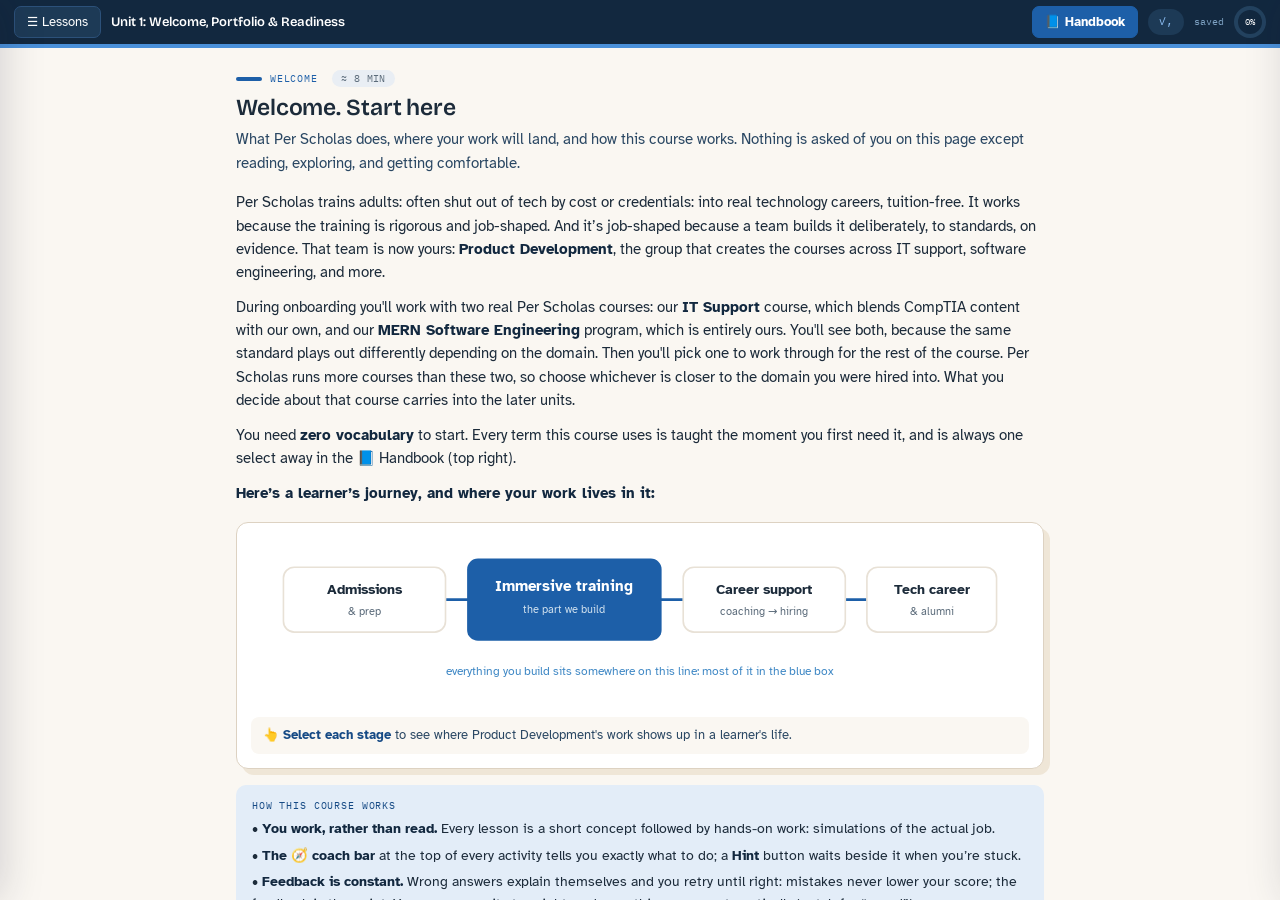
==== commit 00a18e48: "Update unit1.html" ====
--- a/unit1.html
+++ b/unit1.html
@@ -546,6 +546,8 @@
 
 /* ---------- v3: decision memory ---------- */
 function dashHtml(){
+  // Nothing to report until the learner has chosen a project.
+  if(!ST.track) return "";
   const memRows=[];
   const M=ST.mem||{};
   if(ST.track)memRows.push("Primary project: <b>"+CASES[ST.track].domain+"</b>");
@@ -618,16 +620,24 @@
  <p><strong>How the four units build:</strong> Unit 1 gives you the system. How courses are structured, flow through the pipeline, and get filed. Unit 2 works from the outside in. You start with the module objectives Design sent, work out what the module needs to contain, then design a single day inside it, then the assessments that prove any of it happened. Unit 3 builds the materials those designs call for. Unit 4 checks quality and hands the work to you. Each unit assumes only what the previous one taught.</p>
  <p style="margin-top:4px"><strong>By the end of Unit 1 you’ll be able to:</strong></p>
  <ul class="obj"><li>Explain how our courses are structured, and read any file ID like an address</li><li>Walk a course through all seven pipeline steps, making the right call at each gate</li><li>Route any intake request, and build a module repo with every file named to convention</li></ul>
- <div class="box info"><span class="bh">Personalize your examples</span>
- <p class="tight">A few activities adapt their examples to your home domain. Pick yours. You can change it here anytime, and it never changes what’s being taught, only the flavor of the examples:</p>
- <div class="stamps" id="dompick" style="margin-top:8px">
- <button type="button" data-d="it">🖥 IT / Infrastructure</button>
- <button type="button" data-d="swe">⌨ Software Engineering</button>
- <button type="button" data-d="mix">A bit of everything</button>
- </div></div>
+ 
  <div class="box rule"><span class="bh">The standing rule</span>AI drafts, you decide. Every AI output is a proposal you verify, correct, and own. The same standard learners are graded on.</div>
  <div class="meta"><span class="mi">🔍</span><div><b>Design note:</b> this page covered the mission, the map, and the mechanics before instructing you in anything. Orientation before instruction is worth doing in your own courses.</div></div>`,
  activity:{type:"commit",id:"w00c",items:["I clicked all four stages of the journey map","I know the 🧭 coach bar tells me what to do, and the 📘 Handbook (top right) holds every term and rule","I understand wrong answers explain themselves. This is for my learning, not a grade; the feedback is the point"]}},
+{id:"pick",title:"Choose your primary project",crumb:"Unit 1 · Portfolio → Primary",mins:5,
+ lead:"Before anything else, pick which of our two courses you want to work with. Everything you do from here uses it: the packages you review, the files you name, the module you plan at the end. Per Scholas runs more courses than these two, so choose whichever is closer to the domain you were hired into. You can change it later from the lessons menu.",
+ frame:function(){return {
+   prev:"On In Unit 1 you compared both active projects across readiness, identifiers, and domain differences.",
+   now:"It's time to be assigned a primary project for hands-on practicum work.",
+   role:"You are the Product Developer taking ownership of one build.",
+   resp:"Select the project you'll carry through Days 2\u20134. Choose the domain you actually work in when you can.",
+   use:"The portfolio dashboard above; both case files.",
+   why:"Every later activity: objectives, assessments, labs, QA, and your final brief, uses this project. Your decisions will accumulate on it.",
+   next:"You'll build this project's module repository, then design and develop it over the next three days."
+ };},
+ html:`<div id="dashslot"></div><div class="portfolio-badge">Portfolio → Primary</div><p>Both are real Per Scholas courses. Pick whichever is closest to the domain you'll be building for:</p>`,
+ coach:"<b>Select a card</b> to set it as your course. You can see both anytime in the dashboard. This only decides which one your hands-on work uses, and you can change it before you continue.",
+ activity:{type:"track",id:"pickt",points:5}},
 {id:"w0",title:"Why we build the way we do",crumb:"Welcome · The philosophy",
  mins:7,
  lead:"The standards in this course come from a few beliefs about how adults learn. This page covers those beliefs, because the standards make more sense once you know what they are for.",
@@ -658,13 +668,12 @@
  <div class="meta"><span class="mi">🔍</span><div><b>Design note:</b> this page gave the reasoning before the process: mission, audience, beliefs, then how we work. Adults engage more readily with materials that explain why, so put the reasoning first.</div></div>`,
  activity:{type:"journal",id:"w0j",fields:[
   {label:"Warm-up: what drew you to building learning for career-changers, and which of the five principles is closest to how you already work?",ph:"Honestly…"}]}},
-
 {id:"wj",title:"The job, defined",crumb:"Welcome · The role",
  mins:8,
  lead:"Curriculum development here covers four responsibilities. Learn what they are, and where our work ends and Delivery’s begins.",
  demo:{eg:"“Deciding which assessments close module 2, and writing their rubrics.”",steps:["First question I always ask: does this shape what a learner <em>experiences</em>, or how we <em>know it worked</em>? Assessments and rubrics are the definition of ‘how we know.’","Second: is anyone else’s lane closer? Delivery teaches the class; Design scopes the outline. Designing evidence sits squarely with us: it’s the Measurement face.","Verdict: ✓ Approve, ours. Take the queue with the same two questions on every statement."]},
  coach:"Read the four responsibilities and the boundary below: <b>the queue only asks about what’s on this page</b>. Then <b>✓ Approve</b> statements that describe our job and <b>✗ Send back</b> those that don’t, naming exactly why.",
- hint:"The test for “our job”: does it shape what a learner experiences, or how we know it worked? Designing evidence, writing materials, improving from feedback, ours. Building the Canvas course and running the live classroom: our partners in Delivery.",
+ hint:"The test for “our job”: does it shape what a learner experiences, or how we know it worked? Designing evidence, writing materials, improving from feedback, ours. Building the Canvas course and running the live classroom: others in the delivery stage, not us.",
  html:`<p><strong>The four responsibilities of the role:</strong></p>
  <div class="terms"><div class="th">🔤 The four responsibilities</div><dl>
  <dt>Architecture</dt><dd>Deciding outcomes and what evidence proves them, before any content exists. Its artifacts: outlines, objectives, and assessment plans.</dd>
@@ -674,34 +683,41 @@
  <p><strong>And the boundary:</strong> we do not run the live classroom. Our partners in <strong>Delivery</strong> teach the cohorts; our job is making every course runnable <em>without us</em>: through facilitator guides, instructor training, and blueprints. The working test: if a course needs its author in the room to function, its facilitator guide failed.</p>
  <div class="meta"><span class="mi">🔍</span><div><b>Design note:</b> teach, then assess. This queue only tests what this page taught. Do not assess learners on material they have not been given.</div></div>
  <p><strong>Where our work ends.</strong> Product Development builds everything about a course except the live classroom. We design the outcomes, write the materials, build the assessments, and produce what an instructor needs in order to teach it. Delivery runs it with learners. The line matters because both sides fail when it blurs: if we assume Delivery will fill gaps, the guide ships thin; if we try to script the classroom, we remove the instructor\u2019s judgment where it is most needed.</p>
- <div class="diag"><svg viewBox="0 0 720 210" role="img" aria-labelledby="wjb-t"><title id="wjb-t">Who owns what: Design sets the objectives, Development decides how they are met, Delivery teaches the course</title>
- <rect x="14" y="14" width="220" height="182" rx="12" fill="#f3f0ea" stroke="#e8e1d6" stroke-width="1.5"/>
- <rect x="250" y="14" width="220" height="182" rx="12" fill="#e3edf8" stroke="#1d5fa8" stroke-width="2"/>
- <rect x="486" y="14" width="220" height="182" rx="12" fill="#f3f0ea" stroke="#e8e1d6" stroke-width="1.5"/>
- <text x="124" y="40" text-anchor="middle" font-size="13" font-weight="700" fill="#5a6b7b">DESIGN</text>
- <text x="360" y="40" text-anchor="middle" font-size="13" font-weight="700" fill="#164a85">DEVELOPMENT (us)</text>
- <text x="596" y="40" text-anchor="middle" font-size="13" font-weight="700" fill="#5a6b7b">DELIVERY TEAM</text>
- <text x="124" y="66" text-anchor="middle" font-size="11.5" fill="#42566a">Module outcomes</text>
- <text x="124" y="84" text-anchor="middle" font-size="11.5" fill="#42566a">Module objectives</text>
- <text x="124" y="102" text-anchor="middle" font-size="11.5" fill="#42566a">Key topics</text>
- <text x="124" y="120" text-anchor="middle" font-size="11.5" fill="#42566a">New course or revision</text>
- <text x="360" y="66" text-anchor="middle" font-size="11.5" fill="#1c2b3a">Lesson objectives</text>
- <text x="360" y="84" text-anchor="middle" font-size="11.5" fill="#1c2b3a">Activities and labs</text>
- <text x="360" y="102" text-anchor="middle" font-size="11.5" fill="#1c2b3a">Assessments and rubrics</text>
- <text x="360" y="120" text-anchor="middle" font-size="11.5" fill="#1c2b3a">Technology and sequence</text>
- <text x="360" y="138" text-anchor="middle" font-size="11.5" fill="#1c2b3a">Facilitator guide</text>
- <text x="596" y="66" text-anchor="middle" font-size="11.5" fill="#42566a">Building it in Canvas</text>
- <text x="596" y="84" text-anchor="middle" font-size="11.5" fill="#42566a">Teaching the cohort</text>
- <text x="596" y="102" text-anchor="middle" font-size="11.5" fill="#42566a">Grading learner work</text>
- <text x="596" y="120" text-anchor="middle" font-size="11.5" fill="#42566a">Classroom decisions</text>
- <line x1="234" y1="105" x2="248" y2="105" stroke="#1d5fa8" stroke-width="2"/><polygon points="248,105 242,101 242,109" fill="#1d5fa8"/>
- <line x1="470" y1="105" x2="484" y2="105" stroke="#1d5fa8" stroke-width="2"/><polygon points="484,105 478,101 478,109" fill="#1d5fa8"/>
- <text x="124" y="172" text-anchor="middle" font-size="10.5" fill="#7a8a99">we collaborate here</text>
- <text x="360" y="172" text-anchor="middle" font-size="10.5" fill="#164a85" font-weight="600">we decide here</text>
- <text x="596" y="172" text-anchor="middle" font-size="10.5" fill="#7a8a99">Canvas and the classroom</text>
-</svg><div class="dcap">Design sets what learners must be able to do. We decide how they get there. Delivery runs it.</div></div>
- <div class="box rule"><span class="bh">Where the work starts, and where it starts being ours</span><p class="tight"><b>Design</b> owns what a course is for: the module outcomes and objectives, the key topics, and whether a request becomes a new course at all. We are not spectators while that happens. Development collaborates with Design during the design phase, and this is where you raise anything you can see will not be buildable. But the outcomes and objectives are theirs to set.<br><b>Development</b> owns how those objectives get met. We write the lesson-level objectives that break a module objective into teachable steps, then decide the activities, the assessments, the technology, and how the whole thing flows. Design may suggest an approach at a high level; the decisions about how are ours.<br><b>The Delivery team</b>, known internally as the <b>Canvas team</b>, takes it from there. They build the course in Canvas, teach the cohorts, grade learner work, and make the calls that come up in the room. That is their whole scope, and it does not include producing any of the documents we produce. We also do not disappear at handoff: during the delivery stage we work with <b>IDQA</b> so instructors have the content and can upskill on it before they teach.</p></div>
- <div class="box info"><span class="bh">Two things both called delivery</span><p class="tight">Delivery means two different things here. <b>The delivery stage</b> is a phase of the pipeline, and instructor training happens in it. That training is our work, alongside IDQA. <b>The Delivery team</b> is the group most people call the <b>Canvas team</b>, and Canvas is what they do: they build the course there and run it with learners. They do not write the outline, the materials, the blueprint, or the training content, so none of the folders in our shared drive are theirs.</p></div>
+ <div class="diag"><svg viewBox="0 0 720 250" role="img" aria-labelledby="wjb-t"><title id="wjb-t">Design sets the objectives, Development decides how they are met, and the delivery stage covers both building the Canvas course and teaching it</title>
+ <rect x="14" y="14" width="216" height="222" rx="12" fill="#f3f0ea" stroke="#e8e1d6" stroke-width="1.5"/>
+ <rect x="246" y="14" width="216" height="222" rx="12" fill="#e3edf8" stroke="#1d5fa8" stroke-width="2"/>
+ <rect x="478" y="14" width="228" height="222" rx="12" fill="#f3f0ea" stroke="#e8e1d6" stroke-width="1.5"/>
+ <text x="122" y="38" text-anchor="middle" font-size="12.5" font-weight="700" fill="#5a6b7b">DESIGN STAGE</text>
+ <text x="354" y="38" text-anchor="middle" font-size="12.5" font-weight="700" fill="#164a85">DEVELOPMENT STAGE</text>
+ <text x="592" y="38" text-anchor="middle" font-size="12.5" font-weight="700" fill="#5a6b7b">DELIVERY STAGE</text>
+ <text x="122" y="54" text-anchor="middle" font-size="9.5" fill="#8a97a4">Design team, with us</text>
+ <text x="354" y="54" text-anchor="middle" font-size="9.5" fill="#4a7fb5">us</text>
+ <text x="592" y="54" text-anchor="middle" font-size="9.5" fill="#8a97a4">three different groups</text>
+ <text x="122" y="82" text-anchor="middle" font-size="11.5" fill="#42566a">Module outcomes</text>
+ <text x="122" y="100" text-anchor="middle" font-size="11.5" fill="#42566a">Module objectives</text>
+ <text x="122" y="118" text-anchor="middle" font-size="11.5" fill="#42566a">Key topics</text>
+ <text x="122" y="136" text-anchor="middle" font-size="11.5" fill="#42566a">New course or revision</text>
+ <text x="354" y="82" text-anchor="middle" font-size="11.5" fill="#1c2b3a">Lesson objectives</text>
+ <text x="354" y="100" text-anchor="middle" font-size="11.5" fill="#1c2b3a">Activities and labs</text>
+ <text x="354" y="118" text-anchor="middle" font-size="11.5" fill="#1c2b3a">Assessments and rubrics</text>
+ <text x="354" y="136" text-anchor="middle" font-size="11.5" fill="#1c2b3a">Technology and sequence</text>
+ <text x="354" y="154" text-anchor="middle" font-size="11.5" fill="#1c2b3a">Facilitator guide</text>
+ <line x1="490" y1="70" x2="694" y2="70" stroke="#e0d8c8" stroke-width="1"/>
+ <text x="496" y="86" font-size="10" font-weight="700" fill="#8a6a00">Canvas team</text>
+ <text x="496" y="102" font-size="11" fill="#42566a">Builds the course in Canvas</text>
+ <line x1="490" y1="114" x2="694" y2="114" stroke="#e0d8c8" stroke-width="1"/>
+ <text x="496" y="130" font-size="10" font-weight="700" fill="#8a6a00">Instructors</text>
+ <text x="496" y="146" font-size="11" fill="#42566a">Teach the cohort</text>
+ <text x="496" y="162" font-size="11" fill="#42566a">Grade learner work</text>
+ <text x="496" y="178" font-size="11" fill="#42566a">Classroom decisions</text>
+ <line x1="490" y1="190" x2="694" y2="190" stroke="#e0d8c8" stroke-width="1"/>
+ <text x="496" y="206" font-size="10" font-weight="700" fill="#164a85">Us, with IDQA</text>
+ <text x="496" y="222" font-size="11" fill="#42566a">Instructor training</text>
+ <line x1="230" y1="120" x2="244" y2="120" stroke="#1d5fa8" stroke-width="2"/><polygon points="244,120 238,116 238,124" fill="#1d5fa8"/>
+ <line x1="462" y1="120" x2="476" y2="120" stroke="#1d5fa8" stroke-width="2"/><polygon points="476,120 470,116 470,124" fill="#1d5fa8"/>
+</svg><div class="dcap">Three stages, not three teams. The delivery stage alone involves three different groups, and one of them is us.</div></div>
+ <div class="box rule"><span class="bh">Where the work starts, and where it starts being ours</span><p class="tight"><b>Design</b> owns what a course is for: the module outcomes and objectives, the key topics, and whether a request becomes a new course at all. We are not spectators while that happens. Development collaborates with Design during the design phase, and this is where you raise anything you can see will not be buildable. But the outcomes and objectives are theirs to set.<br><b>Development</b> owns how those objectives get met. We write the lesson-level objectives that break a module objective into teachable steps, then decide the activities, the assessments, the technology, and how the whole thing flows. Design may suggest an approach at a high level; the decisions about how are ours.<br><b>The delivery stage</b> is where three different groups do three different jobs. The <b>Canvas team</b>, which is what most people mean when they say the Delivery team, builds the course in Canvas. That is their scope: the build, not the teaching. <b>Instructors</b> teach the cohort, grade the work, and make the calls that come up in the room. And <b>we</b> are in this stage too, working with <b>IDQA</b> so instructors have the content and can upskill on it before they teach.</p></div>
+ <div class="box info"><span class="bh">Two things both called delivery</span><p class="tight">Delivery means two different things here, and the difference matters. <b>The delivery stage</b> is a phase of the pipeline. Three groups work in it: the Canvas team builds the course, instructors teach it, and we handle instructor training with IDQA. <b>The Delivery team</b> is narrower than the stage. It is the group most people call the <b>Canvas team</b>, and building the Canvas course is what they do. They do not teach, and they do not write the outline, the materials, the blueprint, or the training content, so none of the folders in our shared drive are theirs.</p></div>
  <div class="box info"><span class="bh">Two things both called planning</span><p class="tight">Design plans the <b>package</b>: what the course is, what learners must be able to do, and what the outline contains. Development plans the <b>build</b>: how to reach those objectives, in what order, with which activities and tools. Both are planning, and they are not the same phase. When you see Planning in our pipeline, it means ours: lesson objectives and assessment design, decisions rather than content.</p></div>
  <div class="box info"><span class="bh">The four responsibilities</span><p class="tight"><b>Architect.</b> Decide what learners must be able to do and in what order, from the job backward.<br><b>Author.</b> Build the lessons, labs, and assessments to standard.<br><b>Measurer.</b> Design the evidence, and make sure it actually measures the objective.<br><b>Steward.</b> Keep the course accurate and teachable over time: revisions, change requests, and the paper trail that lets someone else pick it up.</p></div>
  <p><strong>The handoff is the deliverable.</strong> Our job is to make an instructor <em>able</em> to run the course without us: the facilitator guide, the blueprint, the training. Building that handoff is our work. What happens in the room is theirs.</p>
@@ -714,9 +730,9 @@
     reasons:[]},
    {content:"Standing in front of a cohort and teaching the course live, week by week.",
     good:false,
-    why:"✗ Not ours. Delivery teaches the cohorts, and they also build the course in Canvas. We make that possible: facilitator guides, blueprints, and working with IDQA during the delivery stage so instructors have the content to upskill on before they teach it. Building the handoff is our job; the classroom is theirs.",
+    why:"✗ Not ours. Instructors teach the cohorts. Note that this is not the Canvas team either: they build the course, instructors run it. We make the teaching possible through facilitator guides, blueprints, and working with IDQA so instructors can upskill on the content first. Building the handoff is our job; the classroom is the instructor's.",
     reasons:[
-     {t:"Live instruction belongs to Delivery, along with building it in Canvas. Our job is making the course runnable without us: guides, blueprints, and working with IDQA so instructors can upskill",ok:true,fb:""},
+     {t:"Live instruction belongs to instructors, and the Canvas build to the Canvas team. Our job is making the course runnable without us: guides, blueprints, and working with IDQA so instructors can upskill",ok:true,fb:""},
      {t:"Teaching is beneath the Product Development team",fb:"Nothing beneath anyone. It's a division of craft, not status. Delivery are experts at the classroom; we're experts at what goes into it."},
      {t:"We do teach, but only the first cohort",fb:"Not even the first. If a course needs its author in the room to work, the facilitator guide failed QA."}]},
    {content:"Writing the labs, assessments, and rubrics learners will work through.",
@@ -924,20 +940,6 @@
     {from:"MERN SWE",subj:"Design says: new UCI",body:"A client wants our MERN course customized to their onboarding stack and timeline.",ans:0,why:"Build everything. A customized build gets its own identifier because its content and constraints diverge from the market course. Expect client notes in the handoff, and expect them to be load-bearing."},
     {from:"Delivery",subj:"Design says: no product change",body:"Instructors are asking for extra practice material because learners arrive without the prerequisites.",ans:2,why:"Build nothing, at least not from this request. The problem is admissions or prerequisites, not the course. Raise it rather than quietly adding material that papers over an intake gap."}]},
  transition:"You can now read an intake decision and say what it costs us to build. Next, the naming convention that keeps all of that work findable."},
-{id:"pick",title:"Choose your primary project",crumb:"Unit 1 · Portfolio → Primary",mins:5,
- lead:"You've seen both courses. Now pick the one you'll work through for the rest of this course. Per Scholas runs more courses than these two, so choose whichever is closer to the domain you were hired into. You'll still see both at checkpoints, but your design, development, and QA work follows the one you pick here.",
- frame:function(){return {
-   prev:"On In Unit 1 you compared both active projects across readiness, identifiers, and domain differences.",
-   now:"It's time to be assigned a primary project for hands-on practicum work.",
-   role:"You are the Product Developer taking ownership of one build.",
-   resp:"Select the project you'll carry through Days 2\u20134. Choose the domain you actually work in when you can.",
-   use:"The portfolio dashboard above; both case files.",
-   why:"Every later activity: objectives, assessments, labs, QA, and your final brief, uses this project. Your decisions will accumulate on it.",
-   next:"You'll build this project's module repository, then design and develop it over the next three days."
- };},
- html:`<div id="dashslot"></div><div class="portfolio-badge">Portfolio → Primary</div><p>Both are real Per Scholas courses. Pick whichever is closest to the domain you'll be building for:</p>`,
- coach:"<b>Select a card</b> to set it as your course. You can see both anytime in the dashboard. This only decides which one your hands-on work uses, and you can change it before you continue.",
- activity:{type:"track",id:"pickt",points:5}},
 {id:"s3",title:"Build the module repo",crumb:"Unit 1 · Simulation",
  mins:8,
  lead:"Every build starts with a correctly-named repository. Practice the naming convention on a standard module example: create each required file with the right prefix and number, and watch the repo assemble. The same convention applies to every project you'll build.",
@@ -1010,7 +1012,7 @@
      {t:"GLAB 301.2.1",fb:"Close, but this one is graded, and the R- prefix is what marks that. Without it, the file name says the lab is ungraded."}]}],
   fbGood:"You took the request from intake to a staged repo without building on a guess and without blocking work a constraint could unblock. Those are the two failures this unit exists to prevent.",
   fbBad:"Read the explanations on the ones you changed. The three that separate reviewers: the intake call belongs to Design, a stale input is a documented constraint rather than a blocker, and the blueprint is a Developing artifact."},
- transition:"That is Unit 1 applied end to end. Unit 2 moves from judging what arrives to designing what goes inside it."},
+ transition:"That is Unit 1 applied end to end. Unit 2 moves from judging what arrives to designing what goes inside it."}
 ]},
 {day:2,mod:"2 · Designing learning",lessons:[
 {id:"d2i",title:"Unit 2 · Designing learning",crumb:"Unit 2 · Open",
@@ -1774,11 +1776,22 @@
 
 function load(){
   const s=SCORM.getSuspend();if(s)ST=Object.assign(ST,s);
-  try{ const bm=SCORM.getBookmark(); if(bm && FLAT.some(l=>l.id===bm)) ST.current=bm; }catch(e){}
+  // The unit files share one storage, so ST.current may point at a lesson that
+  // does not exist in this file. Resolve a valid starting lesson for THIS unit.
+  try{
+    const bm=SCORM.getBookmark(DAY);           // per-unit bookmark
+    if(bm && FLAT.some(l=>l.id===bm)){ ST.current=bm; return; }
+  }catch(e){}
+  if(!FLAT.some(l=>l.id===ST.current)){
+    // no valid bookmark: open at the first lesson of this unit that is not finished,
+    // which is where the learner actually left off
+    const firstUndone=FLAT.find(l=>!ST.done[l.id]);
+    ST.current=(firstUndone||FLAT[FLAT.length-1]).id;
+  }
 }
 function persist(){
   SCORM.setSuspend(ST);
-  try{ if(ST.current) SCORM.setBookmark(ST.current); }catch(e){}
+  try{ if(ST.current) SCORM.setBookmark(ST.current, DAY); }catch(e){}
   // completion progress (%). How many of THIS unit's activities are done, ignoring correctness
   try{
     const acts=FLAT.filter(l=>l.activity);
@@ -1793,11 +1806,11 @@
 }
 function updateRing(){
   const pct=Math.round(FLAT.filter(l=>ST.done[l.id]).length/FLAT.length*100);
-  document.getElementById("ring").style.setProperty("--p",pct);
-  document.getElementById("ringpct").textContent=pct+"%";
+  const _r=document.getElementById("ring"); if(_r)_r.style.setProperty("--p",pct);
+  const _rp=document.getElementById("ringpct"); if(_rp)_rp.textContent=pct+"%";
   let earned=0,avail=0;
   FLAT.forEach(l=>{if(l.activity&&l.activity.points!=null&&ST.done[l.id]){avail+=l.activity.points;earned+=(ST.earned[l.activity.id]||0);}});
-  const _dn=FLAT.filter(x=>ST.done[x.id]).length;document.getElementById("scorechip").textContent = _dn? "✓ "+_dn+" / "+FLAT.length+" done": "✓, ";
+  const _dn=FLAT.filter(x=>ST.done[x.id]).length;const _sc=document.getElementById("scorechip"); if(_sc)_sc.textContent = _dn? "✓ "+_dn+" / "+FLAT.length+" done": "✓, ";
 }
 function idx(id){return FLAT.findIndex(l=>l.id===id);}
 
@@ -1851,13 +1864,22 @@
 /* ---------- lesson drawer ---------- */
 function renderLessonNav(){
   const el=document.getElementById("ldbody");
-  const adminBtn=`<div style="font-family:var(--mono);font-size:9.5px;color:#b9c6d2;text-align:right;margin:0 0 8px">build ${BUILD}</div>`;
+  const _pj=ST.track&&CASES[ST.track]?CASES[ST.track].domain:"not chosen yet";
+  const projBox=`<div style="background:#f3f0ea;border:1px solid #e8e1d6;border-radius:9px;padding:9px 11px;margin:0 0 12px">
+    <div style="font-size:10px;letter-spacing:.06em;color:#7a8a99;font-family:var(--mono);margin-bottom:3px">YOUR PROJECT</div>
+    <div style="font-size:12.5px;font-weight:700;color:#1c2b3a;margin-bottom:7px">${_pj}</div>
+    <div id="pjsw" style="display:flex;gap:6px">${CASE_ORDER.map(id=>`<button type="button" data-t="${id}" style="flex:1;padding:5px 6px;font-size:10.5px;border-radius:6px;cursor:pointer;border:1.5px solid ${ST.track===id?'#1d5fa8':'#e8e1d6'};background:${ST.track===id?'#e3edf8':'#fff'};color:${ST.track===id?'#164a85':'#5a6b7b'};font-weight:${ST.track===id?'700':'400'}">${CASES[id].tag}</button>`).join("")}</div>
+  </div>`;
+  const adminBtn=projBox+`<div style="font-family:var(--mono);font-size:9.5px;color:#b9c6d2;text-align:right;margin:0 0 8px">build ${BUILD}</div>`;
   el.innerHTML=adminBtn+COURSE.map(m=>{
     const _note=``;
     return `<div><div class="mod-title">${m.mod}</div>${_note}<div class="lnav">${
     m.lessons.map(l=>{const i=idx(l.id),u=unlocked(i),d=ST.done[l.id];
       return `<a data-id="${l.id}" class="${ST.current===l.id?'on':''} ${u?'':'locked'}"${u?'':' title="Locked until you finish the previous unit"'}><span class="dot ${d?'done':''}">${d?'✓':(u?'':'🔒')}</span><span>${l.title}${l.mins?` <small style="opacity:.55">· ${l.mins}m</small>`:``}</span></a>`;}).join("")
   }</div></div>`;}).join("");
+  try{ document.querySelectorAll("#pjsw button").forEach(b=>{
+    b.onclick=()=>{ ST.track=b.dataset.t; remember("track",CASES[b.dataset.t].domain); persist(); renderLessonNav(); render(); };
+  }); }catch(e){ console.warn("project switch:",e); }
   el.querySelectorAll("a").forEach(a=>a.onclick=()=>{
     const i=idx(a.dataset.id);if(!unlocked(i))return;
     ST.current=a.dataset.id;closeLessons();render();});
@@ -1898,7 +1920,9 @@
   return `<div class="coach"><div class="cface">🧭</div><div class="ct"><b>What to do:</b> ${coach}</div>${l.hint?'<button type="button" class="hint-btn" id="hintbtn">Hint</button>':''}</div>${l.hint?`<div class="hint" id="hintbox">💡 ${l.hint}</div>`:''}`;
 }
 function getAct(l){
-  if(l.variants&&ST.domain&&l.variants[ST.domain])return l.variants[ST.domain];
+  // Some lessons carry a variant for the Software Engineering project. Use the
+  // learner's chosen project (set in Unit 1) rather than a separate control.
+  if(l.variants && ST.track==="software" && l.variants.swe) return l.variants.swe;
   return l.activity;
 }
 function actHtml(l){
@@ -2360,6 +2384,11 @@
   if(next&&!gate)nb.onclick=()=>{ST.current=next.id;render();};
 }
 function render(keepScroll){
+  // Guard: a shared-storage ST.current can point outside this unit. Recover rather than throw.
+  if(!FLAT.some(x=>x.id===ST.current)){
+    const fu=FLAT.find(x=>!ST.done[x.id]);
+    ST.current=(fu||FLAT[0]).id;
+  }
   const l=FLAT.find(x=>x.id===ST.current),i=idx(l.id);
   const prev=FLAT[i-1],next=FLAT[i+1];
   let h=`<div class="crumb">${l.crumb}${l.mins?` <span style="margin-left:6px;background:#e9eef4;color:#5b6b7a;border-radius:10px;padding:1px 9px;font-size:9.5px;letter-spacing:.05em">≈ ${l.mins} MIN</span>`:``}</div><h1>${l.title}</h1><div class="lead">${typeof l.lead==="function"?l.lead():l.lead}</div>${l.frame?frame(typeof l.frame==='function'?l.frame():l.frame):''}${(typeof l.html==='function'?l.html():(l.html||''))}${l.brief?briefHtml(typeof l.brief==='function'?l.brief():l.brief):''}${coachBar(l)}`;
@@ -2396,12 +2425,11 @@
     bar.querySelectorAll("#reconf .tcard").forEach(b=>b.onclick=()=>{ST.track=b.dataset.t;remember("track",CASES[b.dataset.t].domain);persist();const _m=document.querySelector("main");render._sy=_m?_m.scrollTop:0;render(true);});
   }
   { const _m=document.querySelector("main"); if(keepScroll && _m){ const _y=render._sy||0; requestAnimationFrame(()=>{ _m.scrollTop=_y; }); } else if(_m){ _m.scrollTop=0; } }
-  if(l.prompt)document.getElementById("cpy").onclick=function(){navigator.clipboard.writeText(l.prompt.text).then(()=>{this.textContent="Copied ✓";this.classList.add("ok");setTimeout(()=>{this.textContent="Copy";this.classList.remove("ok");},1500);});};
-  document.querySelectorAll(".glink").forEach(g=>g.onclick=()=>openGuide(g.dataset.g));
-  document.querySelectorAll("#dompick button").forEach(b=>{
-    b.classList.toggle("pick",ST.domain===b.dataset.d);
-    b.onclick=()=>{ST.domain=b.dataset.d;persist();render();};
-  });
+  try{ const _cp=document.getElementById("cpy");
+    if(l.prompt&&_cp)_cp.onclick=function(){navigator.clipboard.writeText(l.prompt.text).then(()=>{this.textContent="Copied ✓";this.classList.add("ok");setTimeout(()=>{this.textContent="Copy";this.classList.remove("ok");},1500);});};
+  }catch(e){ console.warn("copy button:",e); }
+  try{ document.querySelectorAll(".glink").forEach(g=>g.onclick=()=>openGuide(g.dataset.g)); }catch(e){ console.warn("guide links:",e); }
+  try{
   const dmn=document.getElementById("dmnext");
   if(dmn)dmn.onclick=()=>{
     const v=ST.data['dm-'+l.id];const k=(typeof v==='number')?v:0;
@@ -2412,6 +2440,7 @@
   if(dms)dms.onclick=()=>{const _m=document.querySelector("main"); render._sy=_m?_m.scrollTop:0; ST.data['dm-'+l.id]='done';persist();render(true);};
   const dmr=document.getElementById("dmre");
   if(dmr)dmr.onclick=()=>{ST.data['dm-re-'+l.id]=!ST.data['dm-re-'+l.id];render();};
+  }catch(e){ console.warn("demo stepper:",e); }
   if(dmDone){
     wire(l);
     paintResult(l);
@@ -2435,7 +2464,17 @@
   if((e.key==='Enter'||e.key===' ')&&e.target.classList&&e.target.classList.contains('hot')){e.preventDefault();diagTap(e.target);}
 });
 
-const BUILD="b0818-1904";
+window.addEventListener("error",e=>{
+  try{
+    console.error("PD Onboarding error:", e.message, e.filename+":"+e.lineno);
+    let n=document.getElementById("errnote");
+    if(!n){ n=document.createElement("div"); n.id="errnote";
+      n.style.cssText="position:fixed;bottom:12px;left:12px;right:12px;z-index:99999;background:#fdecea;border:1.5px solid #c0392b;color:#7a2018;font:12px Arial;padding:9px 12px;border-radius:8px";
+      document.body.appendChild(n); }
+    n.textContent="Something on this page failed to load: "+e.message+". Please send this message to the course owner.";
+  }catch(_){}
+});
+const BUILD="b0818-1922";
 window.addEventListener("load",()=>{try{console.log("PD Onboarding build "+BUILD);}catch(e){}SCORM.init();load();render();renderGuide();
   if(SCORM.storageAvailable===false){
     const c=document.getElementById("content");
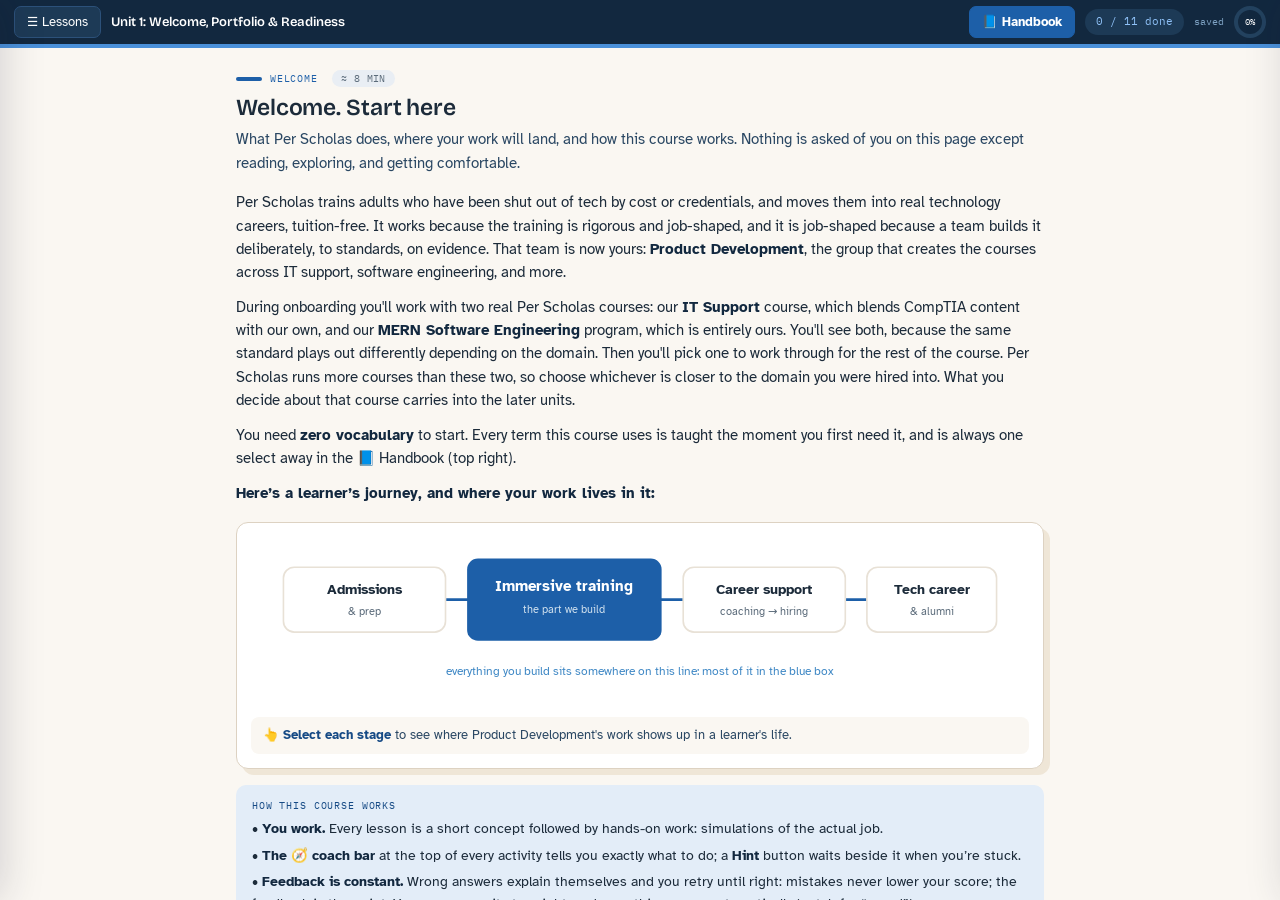
==== commit 3a3fb0e4: "fixes" ====
--- a/unit1.html
+++ b/unit1.html
@@ -44,7 +44,7 @@
   .content p{margin-bottom:12px}
   .content p.tight{margin-bottom:5px}
   strong{font-weight:600;color:var(--ink)}
-  .mono{font-family:var(--mono);font-size:12px;background:#eeeef6;padding:1px 6px;border-radius:4px}
+  .mono{font-family:var(--mono);font-size:12px;background:#eeeef6;color:#1c2b3a;padding:1px 6px;border-radius:4px}
   .glink{color:var(--indigo);font-weight:500;cursor:pointer;border-bottom:1.5px dashed #b9baf0}
 
   /* coach bar — beginners always know what to do */
@@ -156,6 +156,20 @@
   .sent:hover{background:#eeeef6}
   .sent.fixed{background:var(--ok-bg);box-shadow:inset 0 -2px 0 var(--ok);cursor:default}
   .sent.active{background:var(--gold-bg);box-shadow:inset 0 -2px 0 var(--gold)}
+  .doc.rows{line-height:1.6;padding:12px 13px}
+  .doc.rows .sent{display:block;border:1.5px solid var(--line);background:#fff;border-radius:9px;padding:10px 44px 10px 13px;margin-bottom:7px;position:relative}
+  .doc.rows .sent:hover{background:#f4f8fd;border-color:#a9c6e8}
+  .doc.rows .sent:focus-visible{outline:3px solid var(--indigo);outline-offset:2px}
+  .doc.rows .sent::after{content:"flag";position:absolute;right:11px;top:50%;transform:translateY(-50%);font-family:var(--mono);font-size:9px;letter-spacing:.06em;text-transform:uppercase;color:var(--faint);opacity:0}
+  .doc.rows .sent:hover::after,.doc.rows .sent:focus-visible::after{opacity:1}
+  .doc.rows .sent.fixed{border-color:var(--ok);background:var(--ok-bg);box-shadow:none}
+  .doc.rows .sent.fixed::after{content:"repaired";opacity:1;color:var(--ok)}
+  .doc.rows .sent.active{border-color:var(--gold);background:var(--gold-bg);box-shadow:none}
+  .doc.rows .sent.active::after{content:"choose a repair below";opacity:1;color:#9a6a00}
+  .fix-lead{font-size:12.5px;color:var(--muted);margin:0 0 9px}
+  .fix-note{font-size:13px;margin-top:9px;min-height:18px;border-radius:8px}
+  .fix-note.err{color:var(--bad);background:var(--bad-bg);padding:8px 11px}
+  .fix-note.okc{color:var(--ok);background:var(--ok-bg);padding:8px 11px}
   .fixpanel{background:var(--card);border:1.5px solid var(--indigo);border-radius:11px;padding:14px 16px;margin-top:12px;display:none}
   .fixpanel.show{display:block}
   .fixpanel .fq{font-size:13px;color:var(--ink2);margin-bottom:10px}
@@ -163,6 +177,34 @@
   .fixopt:hover{border-color:#a9c6e8}
   .fix-msg{font-size:12.5px;margin-top:4px;min-height:16px}
   .fix-msg.err{color:var(--bad)} .fix-msg.okc{color:var(--ok)}
+  .cmp-prev{background:var(--ink);color:#e9eaf8;border-radius:10px;padding:12px 15px;margin:2px 0 14px;font-size:13.5px;line-height:1.65}
+  .cmp-prev .cp-h{font-family:var(--mono);font-size:9.5px;letter-spacing:.08em;text-transform:uppercase;color:#9fc0da;margin-bottom:7px}
+  .cmp-prev .cp-empty{color:#7d94ab;font-style:italic}
+  .cmp-slot{border:1.5px solid var(--line);border-radius:10px;padding:12px 14px;margin-bottom:10px;background:#fff}
+  .cmp-slot .cs-h{font-family:var(--mono);font-size:9.5px;letter-spacing:.08em;text-transform:uppercase;color:var(--faint);margin-bottom:9px}
+  .cmp-slot.correct{border-color:var(--ok)} .cmp-slot.wrong{border-color:var(--bad)}
+  .cmp-opt{display:block;width:100%;text-align:left;border:1.5px solid var(--line);background:#fff;border-radius:8px;padding:9px 12px;margin-bottom:6px;cursor:pointer;font-family:var(--sans);font-size:13px;line-height:1.5}
+  .cmp-opt:hover:not(:disabled){border-color:#a9c6e8}
+  .cmp-opt.pick{border-color:var(--indigo);background:#eef4fb;font-weight:600}
+  .cmp-slot.correct .cmp-opt.pick{border-color:var(--ok);background:#eaf6f0}
+  .cmp-slot.wrong .cmp-opt.pick{border-color:var(--bad);background:#fdf0ee}
+  .cmp-opt .cw{display:block;font-size:12px;color:var(--muted);margin-top:5px;font-weight:400}
+  .cmp-opt:disabled{cursor:default}
+  .dft-ta{width:100%;box-sizing:border-box;min-height:92px;border:1.5px solid var(--line);border-radius:10px;padding:11px 13px;font-family:var(--sans);font-size:14px;line-height:1.6;resize:vertical}
+  .dft-ta:focus{outline:none;border-color:var(--indigo)}
+  .dft-ta:disabled{background:var(--card);color:var(--ink2)}
+  .dft-rules{margin:12px 0 0}
+  .dft-rule{display:flex;gap:9px;align-items:flex-start;border:1.5px solid var(--line);border-radius:9px;padding:9px 12px;margin-bottom:7px;background:#fff;font-size:13px;line-height:1.5}
+  .dft-rule .dr-k{flex:none;width:17px;height:17px;border-radius:50%;display:flex;align-items:center;justify-content:center;font-size:10px;color:#fff;background:var(--line);margin-top:1px}
+  .dft-rule.pass{border-color:var(--ok)} .dft-rule.pass .dr-k{background:var(--ok)}
+  .dft-rule.fail{border-color:var(--bad)} .dft-rule.fail .dr-k{background:var(--bad)}
+  .dft-rule.soft{border-color:var(--line);background:var(--card)}
+  .dft-rule.soft .dr-k{background:var(--faint)}
+  .dft-rule.soft .dr-t{color:var(--muted);font-weight:600}
+  .dr-opt{display:inline-block;font-family:var(--mono);font-size:9px;letter-spacing:.06em;text-transform:uppercase;color:var(--faint);background:var(--card);border:1px solid var(--line);border-radius:5px;padding:1px 6px;margin-left:8px;vertical-align:1px}
+  .dft-rule .dr-f{display:block;color:var(--muted);font-size:12px;margin-top:4px}
+  .dft-model{background:#eef4fb;border:1.5px solid #b9d4ee;border-radius:10px;padding:12px 15px;margin-top:13px;font-size:13.5px;line-height:1.6}
+  .dft-model .dm-h{font-family:var(--mono);font-size:9.5px;letter-spacing:.08em;text-transform:uppercase;color:var(--indigo-d);margin-bottom:6px}
   .fix-count{font-family:var(--mono);font-size:11px;color:var(--faint);margin-top:8px}
 
   /* ============ QA DESK ============ */
@@ -306,18 +348,6 @@
   .ct-h{font-family:var(--mono);font-size:10px;letter-spacing:.08em;text-transform:uppercase;color:var(--indigo-d);font-weight:700;display:block;margin-bottom:5px}
   .ctrans div{font-size:13.5px;color:var(--ink2);line-height:1.5}
   /* v3: project dashboard */
-  .dash{background:#12283f;border-radius:12px;padding:16px 18px;margin:14px 0;color:#e8f0f9}
-  .dash h4{font-family:var(--disp);margin:0 0 10px;font-size:15px;color:#fff}
-  .dash-cases{display:flex;gap:8px;flex-wrap:wrap;margin-bottom:12px}
-  .dcase{flex:1 1 150px;background:#1a344d;border-radius:9px;padding:10px 12px;border:1.5px solid #24425f}
-  .dcase{background:#1a344d;border:1.5px solid #24425f}
-  .dcase.pri{border-color:#8fc1f7;box-shadow:0 0 0 1px #8fc1f7}
-  .dcase .dcn{font-size:9px;font-family:var(--mono);letter-spacing:.06em;color:#8fc1f7;text-transform:uppercase}
-  .dcase .dcp{font-size:12px;font-weight:600;color:#fff;margin:3px 0 4px;line-height:1.3}
-  .dcase .dcs{font-size:10.5px;color:#9fc0da}
-  .dash-mem{border-top:1px solid #24425f;padding-top:10px;margin-top:4px}
-  .dash-mem .dm-t{font-size:9.5px;font-family:var(--mono);letter-spacing:.06em;color:#8fc1f7;text-transform:uppercase;margin-bottom:6px}
-  .dash-mem ul{margin:0;padding-left:16px;font-size:12px;color:#cfe0ee;line-height:1.6}
   /* v3: track picker */
   .track-pick{display:flex;gap:10px;flex-wrap:wrap;margin:14px 0}
   .tcard{flex:1 1 200px;text-align:left;background:#fff;border:1.8px solid var(--line);border-radius:12px;padding:14px;cursor:pointer;transition:transform .1s;box-shadow:4px 4px 0 #efe6d7}
@@ -431,7 +461,7 @@
     </div>
     <div class="t-r">
       <button type="button" class="guide-btn" id="guideopen">📘 Handbook</button>
-      <span class="scorechip" id="scorechip" title="Your progress through this course">✓, </span>
+      <span class="scorechip" id="scorechip" title="Your progress through this course">not started</span>
       <span class="save-dot" id="savedot" title="Progress is saved in this browser on this device">saved</span>
       <div class="ring" id="ring"><i id="ringpct">0%</i></div>
     </div>
@@ -462,6 +492,11 @@
 
 /* ================= COURSE ================= */
 const DAY="1";
+
+/* Paste the Canvas URL of the "Capstone - Module Development Package" assignment
+   here and the capstone lesson links straight to it. Left empty, the lesson
+   tells learners to find it in the course's Assignments instead. */
+const CAPSTONE_ASSIGNMENT_URL="https://perscholas.instructure.com/courses/3584/assignments/680855";
 /* ============================================================
    v3: RECURRING DOMAIN CASE FILES (two live tracks: IT, SWE)
    Based on REAL shipped Per Scholas products:
@@ -509,7 +544,7 @@
   software: {
     id:"software", domain:"Software Engineering", tag:"SWE",
     accent:"#0f7490",
-    project:"Software Engineering (MERN) · UCI 20## ", ph_project:true,
+    project:"Software Engineering (MERN) · UCI 10## ", ph_project:true,
     productType:"Immersive, Per Scholas own content, full-stack",
     role:"Junior Full-Stack (MERN) Developer", ph_role:true,
     audience:"Entry-level developers; team-based full-stack work",
@@ -544,26 +579,6 @@
 };
 const CASE_ORDER = ["itsupport","software"];
 
-/* ---------- v3: decision memory ---------- */
-function dashHtml(){
-  // Nothing to report until the learner has chosen a project.
-  if(!ST.track) return "";
-  const memRows=[];
-  const M=ST.mem||{};
-  if(ST.track)memRows.push("Primary project: <b>"+CASES[ST.track].domain+"</b>");
-  if(M.readiness)memRows.push("Design readiness: "+M.readiness);
-  if(M.uci)memRows.push("Identifier decision: "+M.uci);
-  if(M.objective)memRows.push("Approved objective locked in");
-  if(M.constraint)memRows.push("Open constraint: "+M.constraint);
-  if(M.a11y)memRows.push("Accessibility fix logged");
-  if(M.change)memRows.push("Change routed: "+M.change);
-  return `<div class="dash"><h4>📋 Portfolio dashboard</h4>
-   <div class="dash-cases">${CASE_ORDER.map(id=>{const c=CASES[id];const pri=ST.track===id;
-     return `<div class="dcase ${pri?'pri':''}"><span class="dcn">${c.tag}${pri?' · your project':''}</span><div class="dcp">${c.project}</div><div class="dcs">${c.role} · ${c.productType}</div></div>`;}).join("")}</div>
-   ${memRows.length?`<div class="dash-mem"><div class="dm-t">Decisions so far</div><ul>${memRows.map(r=>"<li>"+r+"</li>").join("")}</ul></div>`:`<div class="dash-mem"><div class="dm-t">Decisions so far</div><ul><li>None yet: your choices will accumulate here.</li></ul></div>`}
-  </div>`;
-}
-
 /* ST.track = chosen primary case id; ST.mem = decisions that carry forward */
 function primary(){ return CASES[ST.track] || null; }
 function repoGoals(a){
@@ -598,9 +613,9 @@
  mins:8,
  lead:"What Per Scholas does, where your work will land, and how this course works. Nothing is asked of you on this page except reading, exploring, and getting comfortable.",
  coach:"Read top to bottom, <b>select through all four stages of the journey map</b>, then tick the three checkpoints and press Confirm. Nothing here is graded.",
- html:`<p>Per Scholas trains adults: often shut out of tech by cost or credentials: into real technology careers, tuition-free. It works because the training is rigorous and job-shaped. And it’s job-shaped because a team builds it deliberately, to standards, on evidence. That team is now yours: <strong>Product Development</strong>, the group that creates the courses across IT support, software engineering, and more.</p><p>During onboarding you'll work with two real Per Scholas courses: our <strong>IT Support</strong> course, which blends CompTIA content with our own, and our <strong>MERN Software Engineering</strong> program, which is entirely ours. You'll see both, because the same standard plays out differently depending on the domain. Then you'll pick one to work through for the rest of the course. Per Scholas runs more courses than these two, so choose whichever is closer to the domain you were hired into. What you decide about that course carries into the later units.</p>
+ html:`<p>Per Scholas trains adults who have been shut out of tech by cost or credentials, and moves them into real technology careers, tuition-free. It works because the training is rigorous and job-shaped, and it is job-shaped because a team builds it deliberately, to standards, on evidence. That team is now yours: <strong>Product Development</strong>, the group that creates the courses across IT support, software engineering, and more.</p><p>During onboarding you'll work with two real Per Scholas courses: our <strong>IT Support</strong> course, which blends CompTIA content with our own, and our <strong>MERN Software Engineering</strong> program, which is entirely ours. You'll see both, because the same standard plays out differently depending on the domain. Then you'll pick one to work through for the rest of the course. Per Scholas runs more courses than these two, so choose whichever is closer to the domain you were hired into. What you decide about that course carries into the later units.</p>
  <p>You need <strong>zero vocabulary</strong> to start. Every term this course uses is taught the moment you first need it, and is always one select away in the 📘 Handbook (top right).</p>
- <div id="dashslot"></div><p><strong>Here’s a learner’s journey, and where your work lives in it:</strong></p><div class="diag"><svg viewBox="0 0 720 158" role="img" aria-labelledby="dj-t"><title id="dj-t">The learner journey: select each stage to see where our work lives in it</title>
+ <p><strong>Here’s a learner’s journey, and where your work lives in it:</strong></p><div class="diag"><svg viewBox="0 0 720 158" role="img" aria-labelledby="dj-t"><title id="dj-t">The learner journey: select each stage to see where our work lives in it</title>
 <line class="draw" x1="30" y1="58" x2="690" y2="58" stroke="#1d5fa8" stroke-width="2.5"/>
 <g class="fdu hot" tabindex="0" role="button" aria-label="Admissions and prep" data-name="Admissions &amp; prep" data-info="Learners apply, assess, and get ready. Our Program Prerequisites doc defines what they need before day one: the journey touches our work before class even starts.">
 <rect x="30" y="28" width="150" height="60" rx="10" fill="#fff" stroke="#e8e1d6" stroke-width="1.5"/><text x="105" y="53" text-anchor="middle" font-size="12.5" fill="#1c2b3a" font-weight="600">Admissions</text><text x="105" y="72" text-anchor="middle" font-size="10.5" fill="#5b6b7a">&amp; prep</text></g>
@@ -613,7 +628,7 @@
 <text class="fdu" style="animation-delay:.8s" x="360" y="128" text-anchor="middle" font-size="11" fill="#3f88c5">everything you build sits somewhere on this line: most of it in the blue box</text>
 </svg><div class="dcap">👆 <b>Select each stage</b> to see where Product Development's work shows up in a learner's life.</div></div>
  <div class="box info"><span class="bh">How this course works</span>
- <p class="tight">• <strong>You work, rather than read.</strong> Every lesson is a short concept followed by hands-on work: simulations of the actual job.</p>
+ <p class="tight">• <strong>You work.</strong> Every lesson is a short concept followed by hands-on work: simulations of the actual job.</p>
  <p class="tight">• <strong>The 🧭 coach bar</strong> at the top of every activity tells you exactly what to do; a <strong>Hint</strong> button waits beside it when you’re stuck.</p>
  <p class="tight">• <strong>Feedback is constant.</strong> Wrong answers explain themselves and you retry until right: mistakes never lower your score; the feedback is the point. Your progress sits top right, and everything saves automatically (watch for “saved”).</p>
  <p class="tight">• <strong>The 📘 Handbook</strong> is your in-course companion: every term, rule, and prompt this course teaches, one select away while you work. The team’s living source of truth is the <a href="https://productops.perscholas.org/product-hub" target="_blank" rel="noopener" class="glink" style="cursor:pointer">Product Hub</a>; the Handbook points there for anything that changes.</p></div>
@@ -627,27 +642,27 @@
 {id:"pick",title:"Choose your primary project",crumb:"Unit 1 · Portfolio → Primary",mins:5,
  lead:"Before anything else, pick which of our two courses you want to work with. Everything you do from here uses it: the packages you review, the files you name, the module you plan at the end. Per Scholas runs more courses than these two, so choose whichever is closer to the domain you were hired into. You can change it later from the lessons menu.",
  frame:function(){return {
-   prev:"On In Unit 1 you compared both active projects across readiness, identifiers, and domain differences.",
-   now:"It's time to be assigned a primary project for hands-on practicum work.",
+   prev:"You have seen how a course is structured and what each stage of the pipeline produces.",
+   now:"It's time to pick the primary project you'll carry through the hands-on work.",
    role:"You are the Product Developer taking ownership of one build.",
-   resp:"Select the project you'll carry through Days 2\u20134. Choose the domain you actually work in when you can.",
+   resp:"Select the project you'll carry through Units 2\u20134. Choose the domain you actually work in when you can.",
    use:"The portfolio dashboard above; both case files.",
-   why:"Every later activity: objectives, assessments, labs, QA, and your final brief, uses this project. Your decisions will accumulate on it.",
-   next:"You'll build this project's module repository, then design and develop it over the next three days."
+   why:"This project carries every later activity: the objectives you review, the assessments you design, the labs, the QA, and your final package. Your decisions accumulate on it.",
+   next:"You'll build this project's module repository, then design and develop it across Units 2, 3, and 4."
  };},
- html:`<div id="dashslot"></div><div class="portfolio-badge">Portfolio → Primary</div><p>Both are real Per Scholas courses. Pick whichever is closest to the domain you'll be building for:</p>`,
+ html:`<div class="portfolio-badge">Portfolio → Primary</div><p>Both are real Per Scholas courses. Pick whichever is closest to the domain you'll be building for:</p>`,
  coach:"<b>Select a card</b> to set it as your course. You can see both anytime in the dashboard. This only decides which one your hands-on work uses, and you can change it before you continue.",
  activity:{type:"track",id:"pickt",points:5}},
 {id:"w0",title:"Why we build the way we do",crumb:"Welcome · The philosophy",
- mins:7,
+ mins:10,
  lead:"The standards in this course come from a few beliefs about how adults learn. This page covers those beliefs, because the standards make more sense once you know what they are for.",
  coach:"Read this page, <b>select each of the five principles</b> to see what it demands of your materials, then answer the warm-up and Save.",
- html:`<p><strong>Who we serve.</strong> Per Scholas unlocks the potential of adults too often excluded from tech careers: rigorous, no-cost training aligned to what employers hire for. Our learners are career-changers with jobs, families, and everything riding on the next fifteen weeks. That reality is the design constraint behind everything you'll build.</p>
- <p><strong>What we make.</strong> Product Development builds the courses that carry that promise: market-driven programs, client-customized cohorts, alumni upskilling, and internal training: across IT support, networking, cybersecurity, cloud, software engineering, and data.</p>
+ html:`<p><strong>Who we serve.</strong> Per Scholas gives adults who have been shut out of tech careers a way in: rigorous, no-cost training aligned to what employers hire for. Our learners are career-changers with jobs, families, and everything riding on the next fifteen weeks. That reality is the design constraint behind everything you'll build.</p>
+ <p><strong>What we make.</strong> Product Development builds the courses that carry that promise. Market-driven programs, client-customized cohorts, alumni upskilling, and internal training, across IT support, networking, cybersecurity, cloud, software engineering, and data.</p>
  <p><strong>How adults learn.</strong> We teach adults, so we design for andragogy. Five principles govern every material decision:</p>
- <div class="pcards-v"><div class="pcard-v"><div class="pcard-h">Relevance first</div><div class="pcard-b">Adults need the why before the what. Every lesson opens by stating its purpose, including this one.</div></div><div class="pcard-v"><div class="pcard-h">Experience counts</div><div class="pcard-b">Learners arrive with careers and lives. Strong activities put that experience to work instead of ignoring it.</div></div><div class="pcard-v"><div class="pcard-h">Self-direction</div><div class="pcard-b">Adults steer their own learning. We build in agency, choices, and reference tools: like the 📘 Handbook you’ll use throughout.</div></div><div class="pcard-v"><div class="pcard-h">Problem-centered</div><div class="pcard-b">We teach through real tasks, not abstract topics. The classroom mirrors the job, which is why this course is built from simulations.</div></div><div class="pcard-v"><div class="pcard-h">Internal motivation</div><div class="pcard-b">Career change is internally driven. We honor it with respect, real stakes, and zero busywork.</div></div></div></div>
- <p style="margin-top:14px">Those five produce our house commitments: <strong>learning by doing</strong> (skill comes from performing, not hearing about performing), <strong>at least 75% activated learning</strong> in every lesson, <strong>backward design</strong> (outcomes before content, always), and <strong>AI woven into real work</strong>, because our graduates will be expected to use it on the job, judiciously and transparently. You'll meet each of these concretely over the next four days. Full statement: ${gl('philosophy','our philosophy')} in the Handbook.</p>
- <p><strong>What only a person can do here.</strong> A tool can produce a lesson that looks finished. It cannot know that this cohort arrived underprepared, that the last group got stuck on the same step three days running, or that someone changing careers at forty needs an early win or they start doubting the decision. It has no stake in whether anyone succeeds. Curriculum is a set of judgements about people, and the judgements are the part that matters: what to cut when time runs short, when a struggling learner needs a different route rather than more content, and what counts as good enough to certify someone for a job.</p>
+ <div class="pcards-v"><div class="pcard-v"><div class="pcard-h">Relevance first</div><div class="pcard-b">Adults need the why before the what. Every lesson opens by stating its purpose, including this one.</div></div><div class="pcard-v"><div class="pcard-h">Experience counts</div><div class="pcard-b">Learners arrive with careers and lives. Strong activities put that experience to work instead of ignoring it.</div></div><div class="pcard-v"><div class="pcard-h">Self-direction</div><div class="pcard-b">Adults steer their own learning. We build in agency, choices, and reference tools, like the 📘 Handbook you’ll use throughout.</div></div><div class="pcard-v"><div class="pcard-h">Problem-centered</div><div class="pcard-b">We teach through real tasks, not abstract topics. The classroom mirrors the job, so this course is built from simulations.</div></div><div class="pcard-v"><div class="pcard-h">Internal motivation</div><div class="pcard-b">Career change is internally driven. We honor it with respect, real stakes, and zero busywork.</div></div></div></div>
+ <p style="margin-top:14px">Those five produce our house commitments: <strong>learning by doing</strong> (skill comes from performing, not hearing about performing), <strong>at least 75% activated learning</strong> in every lesson, <strong>backward design</strong> (outcomes before content, always), and <strong>AI woven into real work</strong>, because our graduates will be expected to use it on the job, judiciously and transparently. You'll meet each of these concretely across the four units. Full statement: ${gl('philosophy','our philosophy')} in the Handbook.</p>
+ <p><strong>What only a person can do here.</strong> A tool can produce a lesson that looks finished. It cannot know that this cohort arrived underprepared, that the last group got stuck on the same step three days running, or that someone changing careers at forty needs an early win or they start doubting the decision. It has no stake in whether anyone succeeds. Curriculum is a set of judgements about people, and those judgements decide the course: what to cut when time runs short, when a struggling learner needs a different route instead of more content, and what counts as good enough to certify someone for a job.</p>
  <div class="diag"><svg viewBox="0 0 720 176" role="img" aria-labelledby="coa-t"><title id="coa-t">Where AI helps and where human judgement is required when building curriculum</title>
   <rect x="14" y="16" width="330" height="146" rx="12" fill="#f3f0ea" stroke="#e8e1d6" stroke-width="1.5"/>
   <rect x="376" y="16" width="330" height="146" rx="12" fill="#e3edf8" stroke="#1d5fa8" stroke-width="2"/>
@@ -662,25 +677,55 @@
   <text x="541" y="108" text-anchor="middle" font-size="11.5" fill="#1c2b3a">What to cut when time runs out</text>
   <text x="541" y="128" text-anchor="middle" font-size="11.5" fill="#1c2b3a">What counts as ready for the job</text>
   <text x="541" y="148" text-anchor="middle" font-size="11.5" fill="#1c2b3a">Whose name is on it</text>
- </svg><div class="dcap">AI is a co-author on the left. It is never the author, because the column on the right is the course.</div></div>
+ </svg><div class="dcap">AI is a co-author on the left. Authorship stays on the right, because that column is the course.</div></div>
  <p>So the standard here is co-authorship. Use AI to reach a draft faster, then do the work only you can do: check it, decide what it got wrong about your learners, and own what ships. This course was built the same way, and the places where a person had to intervene are the places it stops being curriculum design in general and starts being your job.</p>
- <div class="box info"><span class="bh">Why the 75% rule is non-negotiable</span><p class="tight">This isn\u2019t a stylistic preference. It\u2019s the difference between a graduate who can do the job and one who only heard about it. A landmark 225-study analysis found students in lecture-only courses failed about <b>1.5\u00D7 more often</b> than those in active-learning classrooms <span style="color:var(--muted)">(Freeman et al, 2014: full cite in the Handbook)</span>. For our courses the stakes are concrete: an IT Support learner who <em>watched</em> someone troubleshoot a ticket hasn\u2019t proven they can; a MERN learner who <em>read about</em> REST endpoints hasn\u2019t built one. Active time is where the actual skill: the thing an employer hires for, gets made. That\u2019s why the meter you\u2019ll use in the day designer holds every lesson to it.</p></div>
- <div class="meta"><span class="mi">🔍</span><div><b>Design note:</b> this page gave the reasoning before the process: mission, audience, beliefs, then how we work. Adults engage more readily with materials that explain why, so put the reasoning first.</div></div>`,
- activity:{type:"journal",id:"w0j",fields:[
-  {label:"Warm-up: what drew you to building learning for career-changers, and which of the five principles is closest to how you already work?",ph:"Honestly…"}]}},
+ <div class="box info"><span class="bh">Why the 75% rule is non-negotiable</span><p class="tight">The rule exists because of what it changes in a graduate. Someone who practised can do the job; someone who listened has heard about it. A landmark 225-study analysis found students in lecture-only courses failed about <b>1.5\u00D7 more often</b> than those in active-learning classrooms <span style="color:var(--muted)">(Freeman et al, 2014: full cite in the Handbook)</span>. For our courses the stakes are concrete: an IT Support learner who <em>watched</em> someone troubleshoot a ticket hasn\u2019t proven they can; a MERN learner who <em>read about</em> REST endpoints hasn\u2019t built one. Active time is where the actual skill gets made, and that skill is the thing an employer hires for. That\u2019s why the meter you\u2019ll use in the day designer holds every lesson to it.</p></div>
+ <p style="margin-top:14px"><strong>Fourteen minutes on why designing from folklore fails:</strong></p><div class="video"><iframe src="https://www.youtube.com/embed/rhgwIhB58PA" title="Veritasium: The Biggest Myth In Education" loading="lazy" allowfullscreen></iframe></div><div class="vidcap">🎯 <b>Watch task:</b> he takes an idea almost everyone believes and shows it does not survive testing. Our standards exist for the same reason: they are the ones that held up. As you watch, ask which of your own instincts about how people learn you have actually tested. (<a href="https://www.youtube.com/watch?v=rhgwIhB58PA" target="_blank" rel="noopener">Open on YouTube</a>)</div><div class="meta"><span class="mi">🔍</span><div><b>Design note:</b> this page gave the reasoning before the process: mission, audience, beliefs, then how we work. Adults engage more readily with materials that explain why, so put the reasoning first.</div></div>`,
+ variants:{swe:{type:"story",id:"w0s",points:9,
+  steps:[
+   {tag:"1 of 3 · Relevance first",text:"A draft lesson opens with 30 minutes on the history of JavaScript frameworks before learners touch anything. The developer says it gives useful background. Which principle does this break, and what do you do?",
+    opts:[{t:"Nothing. Background knowledge has to come before practice.",fb:"Some framing helps, but 30 minutes of history before any purpose is stated is the exact pattern “relevance first” exists to prevent. An adult carrying a job and a family needs to know why this matters to the work before they will invest attention in it."},
+          {t:"It breaks relevance first. Open by stating what the learner will be able to do and why the job needs it, then let history appear where it explains a decision.",ok:true,fb:"Right. Adults need the why before the what. History is not banned, it just has to earn its place by explaining something the learner is about to do."},
+          {t:"Cut all the history. Context is filler.",fb:"Overcorrecting. Context that explains why a standard exists can be genuinely useful. The problem is 30 minutes of it, front-loaded, with no stated purpose."}]},
+   {tag:"2 of 3 · Experience counts",text:"A learner with fifteen years in retail says the code-review module is beneath her. She is not wrong about her experience. What does “experience counts” ask of the material?",
+    opts:[{t:"Let her skip the module, since she already has the skill.",fb:"Skipping is a delivery decision and it throws away the most useful thing in the room. It also does not tell you whether she can do the documented, review-based version of the work this job needs."},
+          {t:"Design the activity so her experience becomes the raw material: have her review the hardest pull request and document the decision the way this team requires.",ok:true,fb:"Right. Strong activities put existing experience to work instead of ignoring it. She gets a real challenge, and the room gets an expert."},
+          {t:"Tell her the module is required for everyone and move on.",fb:"True and unhelpful. It is required, but that answer treats her fifteen years as an obstacle to manage instead of an asset to use."}]},
+   {tag:"3 of 3 · The cut",text:"The module has lost a day. You have to cut something: a 60-minute lab where learners build the endpoint themselves, or a 60-minute walkthrough where you build it while they watch. Which goes?",
+    opts:[{t:"Cut the lab. The walkthrough covers the same content in less risk.",fb:"It covers the same content and produces a different learner. Someone who watched you build it has not shown they can, and that is what the employer is hiring for."},
+          {t:"Cut the walkthrough. Compress the explanation into the lab and protect the time learners spend doing.",ok:true,fb:"Right. Skill comes from performing, not from hearing about performing. When time is short you protect the doing and shrink the telling, which is also what the 75% floor is enforcing."},
+          {t:"Halve both so the shape of the day survives.",fb:"Tempting, and it usually produces a rushed explanation followed by a lab nobody can finish. Cutting the passive block cleanly beats damaging both."}]}],
+  fbGood:"Three for three. Those five principles are not decoration, they decide what you cut when a module loses a day.",
+  fbBad:"Read the explanations on the ones you changed. The through-line: state the why first, put existing experience to work, and protect the time learners spend doing."}},
+ activity:{type:"story",id:"w0s",points:9,
+  steps:[
+   {tag:"1 of 3 · Relevance first",text:"A draft lesson opens with 30 minutes on the history of networking standards before learners touch anything. The developer says it gives useful background. Which principle does this break, and what do you do?",
+    opts:[{t:"Nothing. Background knowledge has to come before practice.",fb:"Some framing helps, but 30 minutes of history before any purpose is stated is the exact pattern “relevance first” exists to prevent. An adult carrying a job and a family needs to know why this matters to the work before they will invest attention in it."},
+          {t:"It breaks relevance first. Open by stating what the learner will be able to do and why the job needs it, then let history appear where it explains a decision.",ok:true,fb:"Right. Adults need the why before the what. History is not banned, it just has to earn its place by explaining something the learner is about to do."},
+          {t:"Cut all the history. Context is filler.",fb:"Overcorrecting. Context that explains why a standard exists can be genuinely useful. The problem is 30 minutes of it, front-loaded, with no stated purpose."}]},
+   {tag:"2 of 3 · Experience counts",text:"A learner with fifteen years in retail says the customer-service module is beneath her. She is not wrong about her experience. What does “experience counts” ask of the material?",
+    opts:[{t:"Let her skip the module, since she already has the skill.",fb:"Skipping is a delivery decision and it throws away the most useful thing in the room. It also does not tell you whether she can do the documented, ticket-based version of the work this job needs."},
+          {t:"Design the activity so her experience becomes the raw material: have her handle the hardest case and document the escalation the way this job requires.",ok:true,fb:"Right. Strong activities put existing experience to work instead of ignoring it. She gets a real challenge, and the room gets an expert."},
+          {t:"Tell her the module is required for everyone and move on.",fb:"True and unhelpful. It is required, but that answer treats her fifteen years as an obstacle to manage instead of an asset to use."}]},
+   {tag:"3 of 3 · The cut",text:"The module has lost a day. You have to cut something: a 60-minute lab where learners configure the service themselves, or a 60-minute walkthrough where you configure it while they watch. Which goes?",
+    opts:[{t:"Cut the lab. The walkthrough covers the same content in less risk.",fb:"It covers the same content and produces a different learner. Someone who watched you configure it has not shown they can, and that is what the employer is hiring for."},
+          {t:"Cut the walkthrough. Compress the explanation into the lab and protect the time learners spend doing.",ok:true,fb:"Right. Skill comes from performing, not from hearing about performing. When time is short you protect the doing and shrink the telling, which is also what the 75% floor is enforcing."},
+          {t:"Halve both so the shape of the day survives.",fb:"Tempting, and it usually produces a rushed explanation followed by a lab nobody can finish. Cutting the passive block cleanly beats damaging both."}]}],
+  fbGood:"Three for three. Those five principles are not decoration, they decide what you cut when a module loses a day.",
+  fbBad:"Read the explanations on the ones you changed. The through-line: state the why first, put existing experience to work, and protect the time learners spend doing."}},
 {id:"wj",title:"The job, defined",crumb:"Welcome · The role",
  mins:8,
  lead:"Curriculum development here covers four responsibilities. Learn what they are, and where our work ends and Delivery’s begins.",
- demo:{eg:"“Deciding which assessments close module 2, and writing their rubrics.”",steps:["First question I always ask: does this shape what a learner <em>experiences</em>, or how we <em>know it worked</em>? Assessments and rubrics are the definition of ‘how we know.’","Second: is anyone else’s lane closer? Delivery teaches the class; Design scopes the outline. Designing evidence sits squarely with us: it’s the Measurement face.","Verdict: ✓ Approve, ours. Take the queue with the same two questions on every statement."]},
+ demo:{eg:"“Deciding which assessments close module 2, and writing their rubrics.”",steps:["First question I always ask: does this shape what a learner <em>experiences</em>, or how we <em>know it worked</em>? Assessments and rubrics are the definition of ‘how we know.’","Second: is anyone else’s lane closer? Delivery teaches the class; Design scopes the outline. Designing evidence sits squarely with us, which is the Measurement face.","Verdict: ✓ Approve, ours. Take the queue with the same two questions on every statement."]},
  coach:"Read the four responsibilities and the boundary below: <b>the queue only asks about what’s on this page</b>. Then <b>✓ Approve</b> statements that describe our job and <b>✗ Send back</b> those that don’t, naming exactly why.",
- hint:"The test for “our job”: does it shape what a learner experiences, or how we know it worked? Designing evidence, writing materials, improving from feedback, ours. Building the Canvas course and running the live classroom: others in the delivery stage, not us.",
+ hint:"The test for “our job”: does it shape what a learner experiences, or how we know it worked? Designing evidence, writing materials, improving from feedback, ours. Building the Canvas course and running the live classroom belong to others in the delivery stage, not to us.",
  html:`<p><strong>The four responsibilities of the role:</strong></p>
  <div class="terms"><div class="th">🔤 The four responsibilities</div><dl>
  <dt>Architecture</dt><dd>Deciding outcomes and what evidence proves them, before any content exists. Its artifacts: outlines, objectives, and assessment plans.</dd>
  <dt>Authorship</dt><dd>Writing what learners touch: lessons, labs, assessments, guides. Its artifacts: the materials in the repo.</dd>
  <dt>Measurement</dt><dd>Rubrics, module assessments, and the data that says a course worked. Its artifacts: assessments and their results.</dd>
- <dt>Stewardship</dt><dd>Improving courses cohort after cohort from real feedback. Its artifact: the revision: the .1 on a course’s ID.</dd></dl></div>
- <p><strong>And the boundary:</strong> we do not run the live classroom. Our partners in <strong>Delivery</strong> teach the cohorts; our job is making every course runnable <em>without us</em>: through facilitator guides, instructor training, and blueprints. The working test: if a course needs its author in the room to function, its facilitator guide failed.</p>
+ <dt>Stewardship</dt><dd>Improving courses cohort after cohort from real feedback. Its artifact is the revision, the .1 on a course’s ID.</dd></dl></div>
+ <p><strong>And the boundary:</strong> we do not run the live classroom. Our partners in <strong>Delivery</strong> teach the cohorts. Our job is making every course runnable <em>without us</em>, through facilitator guides, instructor training, and blueprints. The working test: if a course needs its author in the room to function, its facilitator guide failed.</p>
  <div class="meta"><span class="mi">🔍</span><div><b>Design note:</b> teach, then assess. This queue only tests what this page taught. Do not assess learners on material they have not been given.</div></div>
  <p><strong>Where our work ends.</strong> Product Development builds everything about a course except the live classroom. We design the outcomes, write the materials, build the assessments, and produce what an instructor needs in order to teach it. Delivery runs it with learners. The line matters because both sides fail when it blurs: if we assume Delivery will fill gaps, the guide ships thin; if we try to script the classroom, we remove the instructor\u2019s judgment where it is most needed.</p>
  <div class="diag"><svg viewBox="0 0 720 250" role="img" aria-labelledby="wjb-t"><title id="wjb-t">Design sets the objectives, Development decides how they are met, and the delivery stage covers both building the Canvas course and teaching it</title>
@@ -718,7 +763,7 @@
 </svg><div class="dcap">Three stages, not three teams. The delivery stage alone involves three different groups, and one of them is us.</div></div>
  <div class="box rule"><span class="bh">Where the work starts, and where it starts being ours</span><p class="tight"><b>Design</b> owns what a course is for: the module outcomes and objectives, the key topics, and whether a request becomes a new course at all. We are not spectators while that happens. Development collaborates with Design during the design phase, and this is where you raise anything you can see will not be buildable. But the outcomes and objectives are theirs to set.<br><b>Development</b> owns how those objectives get met. We write the lesson-level objectives that break a module objective into teachable steps, then decide the activities, the assessments, the technology, and how the whole thing flows. Design may suggest an approach at a high level; the decisions about how are ours.<br><b>The delivery stage</b> is where three different groups do three different jobs. The <b>Canvas team</b>, which is what most people mean when they say the Delivery team, builds the course in Canvas. That is their scope: the build, not the teaching. <b>Instructors</b> teach the cohort, grade the work, and make the calls that come up in the room. And <b>we</b> are in this stage too, working with <b>IDQA</b> so instructors have the content and can upskill on it before they teach.</p></div>
  <div class="box info"><span class="bh">Two things both called delivery</span><p class="tight">Delivery means two different things here, and the difference matters. <b>The delivery stage</b> is a phase of the pipeline. Three groups work in it: the Canvas team builds the course, instructors teach it, and we handle instructor training with IDQA. <b>The Delivery team</b> is narrower than the stage. It is the group most people call the <b>Canvas team</b>, and building the Canvas course is what they do. They do not teach, and they do not write the outline, the materials, the blueprint, or the training content, so none of the folders in our shared drive are theirs.</p></div>
- <div class="box info"><span class="bh">Two things both called planning</span><p class="tight">Design plans the <b>package</b>: what the course is, what learners must be able to do, and what the outline contains. Development plans the <b>build</b>: how to reach those objectives, in what order, with which activities and tools. Both are planning, and they are not the same phase. When you see Planning in our pipeline, it means ours: lesson objectives and assessment design, decisions rather than content.</p></div>
+ <div class="box info"><span class="bh">Two things both called planning</span><p class="tight">Design plans the <b>package</b>: what the course is, what learners must be able to do, and what the outline contains. Development plans the <b>build</b>: how to reach those objectives, in what order, with which activities and tools. Both are planning, and they are not the same phase. When you see Planning in our pipeline, it means ours: lesson objectives and assessment design. Decisions, with no content yet.</p></div>
  <div class="box info"><span class="bh">The four responsibilities</span><p class="tight"><b>Architect.</b> Decide what learners must be able to do and in what order, from the job backward.<br><b>Author.</b> Build the lessons, labs, and assessments to standard.<br><b>Measurer.</b> Design the evidence, and make sure it actually measures the objective.<br><b>Steward.</b> Keep the course accurate and teachable over time: revisions, change requests, and the paper trail that lets someone else pick it up.</p></div>
  <p><strong>The handoff is the deliverable.</strong> Our job is to make an instructor <em>able</em> to run the course without us: the facilitator guide, the blueprint, the training. Building that handoff is our work. What happens in the room is theirs.</p>
  <p class="tight" style="color:var(--muted)">Sort each responsibility into ours or not ours, then check your reasoning against the verdicts.</p>`,
@@ -726,7 +771,7 @@
   items:[
    {content:"Deciding what evidence proves a learner can actually do the job, before writing any content.",
     good:true,
-    why:"✓ Ours. This is the architecture face. Outcomes and evidence come first; you'll live this as “backward design” starting tomorrow.",
+    why:"✓ Ours. This is the architecture face. Outcomes and evidence come first; you'll live this as “backward design” in Unit 2.",
     reasons:[]},
    {content:"Standing in front of a cohort and teaching the course live, week by week.",
     good:false,
@@ -741,7 +786,7 @@
     reasons:[]},
    {content:"Making the slides look impressive, since polish is what makes a course good.",
     good:false,
-    why:"✗ Sent back, polish serves learning; it isn't learning. A course is good when learners can do the job afterward, which is why we design evidence first and check activated-learning time, not slide beauty.",
+    why:"✗ Sent back. Polish serves learning; it isn't learning. A course is good when learners can do the job afterward, so we design evidence first and measure activated-learning time instead of slide beauty.",
     reasons:[
      {t:"Polish is in service of learning outcomes, not a substitute for them. Quality here means evidence, not aesthetics",ok:true,fb:""},
      {t:"Slides are banned at Per Scholas",fb:"Slides are fine. There's a house template for them. The error is treating polish as the measure of quality."},
@@ -762,7 +807,7 @@
     good:true,
     why:"✓ Ours, stewardship, the fourth face. A shipped course isn't a finished course; evaluation feeding revision is literally step 7 of the pipeline you're about to walk.",
     reasons:[]}],
-  fbGood:"Five for five. Those four responsibilities are the shape of the job: architect, author, measurer, steward.",
+  fbGood:"Every one of those called correctly. The four responsibilities are the shape of the job: architect, author, measurer, steward.",
   fbBad:"Queue done: reread any verdicts you missed. The boundary to remember: we build everything about the course except the live classroom."}},
 {id:"s0",title:"How a course is put together",crumb:"Unit 1 · Foundations",
  mins:8,
@@ -783,6 +828,17 @@
 <g class="fdu hot" tabindex="0" role="button" style="animation-delay:.8s" aria-label="Materials" data-name="Materials" data-info="What learners actually touch: GLAB 301.2.1 is a guided lab (step-by-step, hands-on): first lab of lesson 2. Quiz 301.2 checks that lesson. KBA 301 is the graded knowledge assessment closing the whole module. Note it carries no lesson number.">
 <rect x="190" y="150" width="344" height="48" rx="8" fill="#fff" stroke="#e8e1d6"/><text x="362" y="170" text-anchor="middle" font-size="11.5" font-family="IBM Plex Mono, monospace" fill="#1c2b3a">GLAB 301.2.1 · Quiz 301.2 · KBA 301</text><text x="362" y="188" text-anchor="middle" font-size="10.5" fill="#5b6b7a">the materials, labs, quizzes, assessments</text></g>
 </svg><div class="dcap">👆 <b>Select each layer</b>: course, module, lesson, materials. The numbers are the whole grammar: 301.2.1 = module 301 → lesson 2 → item 1.</div><div class="box info" style="margin-top:12px"><span class="bh">The three levels, plainly</span><p class="tight"><b>Course</b>: the full program a cohort takes, weeks long. Every course carries a UCI (Unique Course Identifier), its ID in every system. <br><b>Module</b>: a multi-week unit of the course, numbered like 301. Every module closes with a summative assessment (a KBA for knowledge and/or SBA for skill) and has its own blueprint (MBP). <br><b>Lesson</b>: the daily unit inside a module. \u201C301.2\u201D reads as module 301, lesson 2. Each lesson day runs on a rhythm: warm-up in, hands-on practice in the middle, exit ticket out.</p></div></div><div class="terms"><div class="th">🔤 Terms you’ll use all week</div><dl><dt>UCI</dt><dd>Unique Course Identifier: a course’s ID number in every system (e.g. 1042). New course, new UCI; changed course, a decimal revision (e.g. 10##.1).</dd><dt>Outline</dt><dd>The course’s skeleton from the Design team: objectives, outcomes, and key topics. Every build starts from one.</dd><dt>Module</dt><dd>A multi-week unit (301). Closes with a graded assessment.</dd><dt>Lesson</dt><dd>A day of class inside a module (301.2).</dd><dt>KBA / SBA</dt><dd>Knowledge- / Skill-Based Assessment: the graded checks that close every module.</dd><dt>GLAB</dt><dd>Guided lab: a step-by-step, hands-on activity. Where most skill is actually built.</dd><dt>Blueprint (MBP)</dt><dd>The index of one module: every material, listed in delivery order and linked. Created during Developing, as soon as the module has content, then kept current as each file is built. One per module. QA and Delivery navigate by it.</dd><dt>Course Blueprint (CBP)</dt><dd>Assembled once the modules are built and put together: the index of every file Delivery adds to the Canvas course. One per course.</dd></dl></div><div class="meta"><span class="mi">🔍</span><div><b>Design note:</b> this lesson defines every term before the course uses it elsewhere. Do the same, so vocabulary supports learners instead of filtering them. Every term here also appears in the 📘 Handbook glossary, and the Product Hub holds the current source for anything that changes.</div></div>`,
+ variants:{swe:{type:"sort",id:"s0s",points:12,
+  buckets:[{k:"c",label:"Course level"},{k:"m",label:"Module level"},{k:"l",label:"Lesson level"}],
+  cards:[
+   {t:"UCI 10## (example)",k:"c"},
+   {t:"Capstone (CAP)",k:"c"},
+   {t:"SBA 401",k:"m"},
+   {t:"MBP 401 — blueprint",k:"m"},
+   {t:"Quiz 401.2",k:"l"},
+   {t:"GLAB 401.2.1",k:"l"}],
+  fbGood:"Every card in the right place. You can now read any file name or ID in our system and tell what it is and where it belongs.",
+  fbBad:"Every card placed. Read the numbering right to left, as item, then lesson, then module, then course."}},
  activity:{type:"sort",id:"s0s",points:12,
   buckets:[{k:"c",label:"Course level"},{k:"m",label:"Module level"},{k:"l",label:"Lesson level"}],
   cards:[
@@ -792,8 +848,8 @@
    {t:"MBP 301 — blueprint",k:"m"},
    {t:"Quiz 301.2",k:"l"},
    {t:"GLAB 301.2.1",k:"l"}],
-  fbGood:"All correct. You can read any file name or ID in our system and tell what it is and where it belongs.",
-  fbBad:"All sorted. Read the numbering right to left: item, lesson, module, course."}},
+  fbGood:"Every card in the right place. You can now read any file name or ID in our system and tell what it is and where it belongs.",
+  fbBad:"Every card placed. Read the numbering right to left, as item, then lesson, then module, then course."}},
 {id:"s1",title:"Walk a course through the pipeline",crumb:"Unit 1 · Simulation",
  mins:12,
  lead:"A new build has arrived from the Design team. Carry it through all seven pipeline steps by making the right call at each one: the same path every project in your portfolio follows.",
@@ -803,6 +859,38 @@
  ${''}`+`<div class="diag"><svg viewBox="0 0 720 100" role="img" aria-labelledby="dp-t"><title id="dp-t">The seven-step development pipeline: select a step for detail</title><line x1="40" y1="34" x2="680" y2="34" stroke="#e8e1d6" stroke-width="3"/><line class="draw" x1="40" y1="34" x2="680" y2="34" stroke="#1d5fa8" stroke-width="3"/><g class="fdu hot" tabindex="0" role="button" style="animation-delay:0.1s" aria-label="Handoff" data-name="Handoff" data-info="Design delivers objectives, outcomes, and key topics, your raw material."><circle cx="40" cy="34" r="13" fill="#fff" stroke="#1d5fa8" stroke-width="2.5"/><text x="40" y="38.5" text-anchor="middle" font-size="12" fill="#164a85">1</text><text x="40" y="70" text-anchor="middle" font-size="10.5" fill="#5b6b7a">Handoff</text></g><g class="fdu hot" tabindex="0" role="button" style="animation-delay:0.23s" aria-label="Initiation" data-name="Initiation" data-info="Project charter, intake call, infrastructure requests. 3–5 days that prevent weeks of rework."><circle cx="147" cy="34" r="13" fill="#fff" stroke="#1d5fa8" stroke-width="2.5"/><text x="147" y="38.5" text-anchor="middle" font-size="12" fill="#164a85">2</text><text x="147" y="70" text-anchor="middle" font-size="10.5" fill="#5b6b7a">Initiation</text></g><g class="fdu hot" tabindex="0" role="button" style="animation-delay:0.36s" aria-label="Planning" data-name="Planning" data-info="Outcomes → evidence → experiences. Backward design happens here, before any content exists."><circle cx="253" cy="34" r="13" fill="#fff" stroke="#1d5fa8" stroke-width="2.5"/><text x="253" y="38.5" text-anchor="middle" font-size="12" fill="#164a85">3</text><text x="253" y="70" text-anchor="middle" font-size="10.5" fill="#5b6b7a">Planning</text></g><g class="fdu hot" tabindex="0" role="button" style="animation-delay:0.49s" aria-label="Developing" data-name="Developing" data-info="Lessons, labs, assessments, rubrics, guides. The module blueprint starts here too, as soon as there is content. Duration is set per build by the ID&amp;D Director."><circle cx="360" cy="34" r="13" fill="#fff" stroke="#1d5fa8" stroke-width="2.5"/><text x="360" y="38.5" text-anchor="middle" font-size="12" fill="#164a85">4</text><text x="360" y="70" text-anchor="middle" font-size="10.5" fill="#5b6b7a">Developing</text></g><g class="fdu hot" tabindex="0" role="button" style="animation-delay:0.62s" aria-label="QA" data-name="QA" data-info="Module and course review; findings go back for fixes before anything ships."><circle cx="467" cy="34" r="13" fill="#fff" stroke="#1d5fa8" stroke-width="2.5"/><text x="467" y="38.5" text-anchor="middle" font-size="12" fill="#164a85">5</text><text x="467" y="70" text-anchor="middle" font-size="10.5" fill="#5b6b7a">QA</text></g><g class="fdu hot" tabindex="0" role="button" style="animation-delay:0.75s" aria-label="Delivery" data-name="Delivery" data-info="Handoff via the course blueprint, plus instructor training."><circle cx="573" cy="34" r="13" fill="#fff" stroke="#1d5fa8" stroke-width="2.5"/><text x="573" y="38.5" text-anchor="middle" font-size="12" fill="#164a85">6</text><text x="573" y="70" text-anchor="middle" font-size="10.5" fill="#5b6b7a">Delivery</text></g><g class="fdu hot" tabindex="0" role="button" style="animation-delay:0.88s" aria-label="Evaluate" data-name="Evaluate" data-info="Cohort feedback becomes the next revision's inputs, the loop closes."><circle cx="680" cy="34" r="13" fill="#fff" stroke="#1d5fa8" stroke-width="2.5"/><text x="680" y="38.5" text-anchor="middle" font-size="12" fill="#164a85">7</text><text x="680" y="70" text-anchor="middle" font-size="10.5" fill="#5b6b7a">Evaluate</text></g><path d="M 680 86 Q 360 108 46 88" fill="none" stroke="#3f88c5" stroke-width="1.6" stroke-dasharray="4 4"/><text x="360" y="94" text-anchor="middle" font-size="10" fill="#3f88c5">findings feed the next revision</text></svg><div class="dcap">👆 <b>Select any step</b> (or Tab + Enter) to see what happens there. Duration is set per build by the ID&amp;D Director.</div></div>`+`
  ${''}<p>Your job now: get this build from handoff to continuous improvement. Full detail: ${gl('process','the process map')}.</p>
  <div class="meta"><span class="mi">🔍</span><div><b>Design note:</b> the concept arrived as a diagram before you were asked to do anything. Concept, then visual, then practice is a sequence worth reusing.</div></div>`,
+ variants:{swe:{type:"story",id:"s1s",points:14,
+  steps:[
+   {tag:"Step 1 of 7 · The outline arrives",text:"Design sends you the outline: objectives, outcomes, key topics. What happens first?",
+    opts:[{t:"Start building slide decks: the outline tells us the topics.",fb:"Not yet. Building before initiation means no charter, no stakeholders, no infrastructure, and rework later."},
+          {t:"Initiate: draft the project charter, schedule the intake call, flag any infrastructure needs.",ok:true,fb:"Right. Initiation sets the charter, the stakeholders, and the intake call before anything gets built."},
+          {t:"Send it straight to QA to check the outline.",fb:"QA reviews built materials. An outline gets clarified at the intake call, not QA'd."}]},
+   {tag:"Step 2 of 7 · The intake call",text:"On the intake call you learn the course needs a coding environment and a shared repository learners can break and reset. What do you do with that?",
+    opts:[{t:"Note it for later. Infrastructure can be sorted during development.",fb:"Dangerous. Discovering mid-build that the environment can't exist is the classic expensive failure."},
+          {t:"Submit an infrastructure request to the infrastructure team now, during initiation.",ok:true,fb:"Exactly. Infrastructure requests belong in initiation, before a single material assumes an environment exists."},
+          {t:"Change the design so no shared repository is needed.",fb:"You don't quietly redesign around a constraint, you surface it. The request goes in; design changes only if it can't be met."}]},
+   {tag:"Step 3 of 7 · Planning",text:"Now you plan. Which order does planning follow?",
+    opts:[{t:"Pick the content first, then figure out how to test it.",fb:"That's forward design: it produces content in search of a purpose. We work backward."},
+          {t:"Define outcomes → define the assessment evidence and rubrics → then plan the learning experiences.",ok:true,fb:"Backward design: outcomes, then evidence, then instruction in service of both."},
+          {t:"Start with the capstone and improvise the rest.",fb:"The capstone matters, but it's one piece of the evidence plan. Outcomes come first."}]},
+   {tag:"Step 4 of 7 · Developing",text:"You're building module materials. A colleague suggests skipping facilitator guides \u201Csince instructors can wing it.\u201D",
+    opts:[{t:"Agree. Guides are busywork.",fb:"Facilitator guides are a required deliverable: content breakdown, delivery detail, tips, troubleshooting. Instructors don't wing our courses."},
+          {t:"Build the full deliverable set: lessons, labs, assessments, rubrics, facilitator guides, blueprints.",ok:true,fb:"Right, that is the full set. The blueprint links it together, and the facilitator guide is how your build survives contact with a classroom."},
+          {t:"Build only what QA checks.",fb:"QA checks everything on the deliverables list, which is what the list is for."}]},
+   {tag:"Step 5 of 7 · QA",text:"QA reviews module 3 and flags: a lab with no rubric, and a lesson that drifts off-objective. What now?",
+    opts:[{t:"Fix both, resubmit to QA.",ok:true,fb:"Findings go back, get fixed, get re-checked. QA sign-off is what releases the course toward delivery."},
+          {t:"Argue the lab doesn't need a rubric.",fb:"Every graded item carries a rubric. That's standard, not preference."},
+          {t:"Ship it; instructors will catch problems live.",fb:"Problems caught in a live cohort cost a launch. Problems caught at QA cost an afternoon."}]},
+   {tag:"Step 6 of 7 · Implementation",text:"QA has signed off. What does handing off to Delivery include?",
+    opts:[{t:"Email a folder link. Done.",fb:"A link is not a handoff. Delivery builds the course in Canvas from the blueprint, and the instructors teaching it need to upskill on the content first."},
+          {t:"Handoff via the course blueprint, then work with IDQA so instructors can upskill on the content, grading, and approach.",ok:true,fb:"Right. The blueprint is what Delivery builds the Canvas course from, and instructor readiness is built into the handoff instead of bolted on afterwards."},
+          {t:"Personally teach the first cohort.",fb:"Tempting, but delivery is Delivery's lane. Your job is making them able to run it without you."}]},
+   {tag:"Step 7 of 7 · After the cohort",text:"The first cohort finishes. Feedback shows learners struggled in module 3's labs. What's the move?",
+    opts:[{t:"Nothing, the course shipped; it's done.",fb:"A shipped course isn't a finished course. Evaluation feeds revision. That's step 7 existing at all."},
+          {t:"Analyze the feedback, update module 3, and log the change. The next revision starts with evidence.",ok:true,fb:"Right. Continuous improvement: feedback in, revision out, change logged. You've walked the whole pipeline."},
+          {t:"Blame the instructor.",fb:"The data points at module 3's design. We follow evidence, not blame."}]}],
+  fbGood:"The build went from outline to revision with you making every call. The full pipeline reference is in the Handbook.",
+  fbBad:"You got the build through: review the steps you missed on the way; the map is in the Guide."}},
  activity:{type:"story",id:"s1s",points:14,
   steps:[
    {tag:"Step 1 of 7 · The outline arrives",text:"Design sends you the outline: objectives, outcomes, key topics. What happens first?",
@@ -819,7 +907,7 @@
           {t:"Start with the capstone and improvise the rest.",fb:"The capstone matters, but it's one piece of the evidence plan. Outcomes come first."}]},
    {tag:"Step 4 of 7 · Developing",text:"You're building module materials. A colleague suggests skipping facilitator guides \u201Csince instructors can wing it.\u201D",
     opts:[{t:"Agree. Guides are busywork.",fb:"Facilitator guides are a required deliverable: content breakdown, delivery detail, tips, troubleshooting. Instructors don't wing our courses."},
-          {t:"Build the full deliverable set: lessons, labs, assessments, rubrics, facilitator guides, blueprints.",ok:true,fb:"That's the set. The blueprint links it all, and the facilitator guide is how your build survives contact with a classroom."},
+          {t:"Build the full deliverable set: lessons, labs, assessments, rubrics, facilitator guides, blueprints.",ok:true,fb:"Right, that is the full set. The blueprint links it together, and the facilitator guide is how your build survives contact with a classroom."},
           {t:"Build only what QA checks.",fb:"QA checks everything on the deliverables list, which is what the list is for."}]},
    {tag:"Step 5 of 7 · QA",text:"QA reviews module 3 and flags: a lab with no rubric, and a lesson that drifts off-objective. What now?",
     opts:[{t:"Fix both, resubmit to QA.",ok:true,fb:"Findings go back, get fixed, get re-checked. QA sign-off is what releases the course toward delivery."},
@@ -827,11 +915,11 @@
           {t:"Ship it; instructors will catch problems live.",fb:"Problems caught in a live cohort cost a launch. Problems caught at QA cost an afternoon."}]},
    {tag:"Step 6 of 7 · Implementation",text:"QA has signed off. What does handing off to Delivery include?",
     opts:[{t:"Email a folder link. Done.",fb:"A link is not a handoff. Delivery builds the course in Canvas from the blueprint, and the instructors teaching it need to upskill on the content first."},
-          {t:"Handoff via the course blueprint, then work with IDQA so instructors can upskill on the content, grading, and approach.",ok:true,fb:"Right. The blueprint is what Delivery builds the Canvas course from, and instructor readiness is part of the handoff rather than something that happens after it."},
+          {t:"Handoff via the course blueprint, then work with IDQA so instructors can upskill on the content, grading, and approach.",ok:true,fb:"Right. The blueprint is what Delivery builds the Canvas course from, and instructor readiness is built into the handoff instead of bolted on afterwards."},
           {t:"Personally teach the first cohort.",fb:"Tempting, but delivery is Delivery's lane. Your job is making them able to run it without you."}]},
    {tag:"Step 7 of 7 · After the cohort",text:"The first cohort finishes. Feedback shows learners struggled in module 3's labs. What's the move?",
     opts:[{t:"Nothing, the course shipped; it's done.",fb:"A shipped course isn't a finished course. Evaluation feeds revision. That's step 7 existing at all."},
-          {t:"Analyze the feedback, update module 3, and log the change. The next revision starts with evidence.",ok:true,fb:"That's continuous improvement: feedback in, revision out, change logged. You've walked the whole pipeline."},
+          {t:"Analyze the feedback, update module 3, and log the change. The next revision starts with evidence.",ok:true,fb:"Right. Continuous improvement: feedback in, revision out, change logged. You've walked the whole pipeline."},
           {t:"Blame the instructor.",fb:"The data points at module 3's design. We follow evidence, not blame."}]}],
   fbGood:"The build went from outline to revision with you making every call. The full pipeline reference is in the Handbook.",
   fbBad:"You got the build through: review the steps you missed on the way; the map is in the Guide."}},
@@ -855,14 +943,14 @@
  "Step 2: Check the freshness of what the outcomes depend on. The job description is current; the tech inventory is a month old but still valid. Nothing needs a documented constraint.",
  "Step 3: Make the call and record it. With load-bearing documents present and inputs current, the verdict is ✅ Ready. Record the acceptance so Design Review has a paper trail.",
  "The process every time: load-bearing documents first, freshness second, then stamp and record. Now run the queue below in that order."]},
- html:`<div class="portfolio-badge">Portfolio Review · both projects</div><div id="dashslot"></div><div class="terms"><div class="th">🔤 The design-intake package, five documents</div><dl>
+ html:`<div class="portfolio-badge">Portfolio Review · both projects</div><div class="terms"><div class="th">🔤 The design-intake package, five documents</div><dl>
  <dt>Program Overview</dt><dd>What the course is, for whom, and why now.</dd>
  <dt>Module Build Specs</dt><dd>What each module must contain: the thing you actually build from.</dd>
  <dt>Target Job Description</dt><dd>The job the outcomes must map to. Stale JD = stale outcomes.</dd>
  <dt>Tech Inventory</dt><dd>What the classrooms and labs can actually run.</dd>
  <dt>Client Notes</dt><dd>For customized builds: what the client asked for, the customization’s spec.</dd></dl></div>
- <p><strong>The decision rule:</strong> a gap is either a <strong>documented constraint</strong>: work proceeds, the gap has an owner and a date, or a <strong>block</strong>: the work waits on a specific ask. Both are decided in the open at Design Review. The only wrong answer is absorbing a gap silently.</p>
- <p><strong>What readiness actually gates.</strong> Accepting an incomplete package is how a build fails six weeks later, when the missing decision surfaces as rework nobody budgeted. The readiness check exists so that gap is found in a meeting instead of in production. It is not a formality and it is not gatekeeping: it is the last cheap moment to notice something is missing.</p>
+ <p><strong>The decision rule.</strong> A gap is either a <strong>documented constraint</strong>, where work proceeds and the gap has an owner and a date, or a <strong>block</strong>, where the work waits on a specific ask. Both are decided in the open at Design Review. The only wrong answer is absorbing a gap silently.</p>
+ <p><strong>What readiness actually gates.</strong> Accepting an incomplete package is how a build fails six weeks later, when the missing decision surfaces as rework nobody budgeted. The readiness check exists so that gap is found in a meeting instead of in production. It is not a formality and it is not gatekeeping. It is the last cheap moment to notice something is missing.</p>
  <div class="diag"><svg viewBox="0 0 720 112" role="img" aria-labelledby="sip-d"><title id="sip-d">How to read a handoff package: load-bearing documents first, then whether inputs are current</title><rect x="12" y="26" width="216" height="60" rx="10" fill="#e3edf8" stroke="#1d5fa8" stroke-width="1.5"/><text x="120" y="50" text-anchor="middle" font-size="11.5" font-weight="700" fill="#1c2b3a">Pass 1</text><text x="120" y="68" text-anchor="middle" font-size="10" fill="#42566a">Load-bearing docs present?</text><line x1="232" y1="56" x2="248" y2="56" stroke="#7a8a99" stroke-width="1.6"/><polygon points="250,56 244,52 244,60" fill="#7a8a99"/><rect x="254" y="26" width="216" height="60" rx="10" fill="#fff" stroke="#e8e1d6" stroke-width="1.5"/><text x="362" y="50" text-anchor="middle" font-size="11.5" font-weight="700" fill="#1c2b3a">Pass 2</text><text x="362" y="68" text-anchor="middle" font-size="10" fill="#42566a">Inputs still current?</text><line x1="474" y1="56" x2="490" y2="56" stroke="#7a8a99" stroke-width="1.6"/><polygon points="492,56 486,52 486,60" fill="#7a8a99"/><rect x="496" y="26" width="216" height="60" rx="10" fill="#fff" stroke="#e8e1d6" stroke-width="1.5"/><text x="604" y="50" text-anchor="middle" font-size="11.5" font-weight="700" fill="#1c2b3a">Your response</text><text x="604" y="68" text-anchor="middle" font-size="10" fill="#42566a">Raise it, or nothing to raise</text></svg><div class="dcap">Order matters. A missing specification is a different problem from an aging one.</div></div>
  <div class="box info"><span class="bh">Read the package in two passes</span><p class="tight"><b>Pass 1, the load-bearing documents.</b> Build specifications must be present, and for customized builds, client notes. Without these you would be inventing the design, which means guessing at what the client agreed to.<br><b>Pass 2, the freshness of what outcomes depend on.</b> A job description and technology inventory that are current, because objectives derived from a stale job description train people for a job that changed.</p></div>
  <div class="box rule"><span class="bh">Three verdicts, and what each commits you to</span><p class="tight"><b>Ready.</b> Load-bearing documents present, inputs current. Record the acceptance so Design Review has a trail.<br><b>Ready with constraints.</b> Something is missing or aging, but it is documented, owned, and does not block starting. Name the constraint, name the owner, proceed.<br><b>Not ready.</b> A load-bearing document is absent and no one owns getting it. Block with a <em>specific ask</em>, not a general complaint.</p></div>
@@ -877,32 +965,53 @@
    {from:"Design Team → IT Support",subj:"IT Support: 'specs to follow'",body:"Program overview attached. 'CompTIA mapping and our build specs to follow in a couple weeks. You can start updating in the meantime.'",ans:2,why:"NOT READY: 'specs to follow' is how scope arrives mid-build and rework gets normalized. Nothing load-bearing exists yet: block, with the ask in writing."},
    {from:"Design Team → MERN SWE",subj:"MERN: stale job description",body:"All documents present. The target job description predates the current hiring shift toward TypeScript and testing expectations in junior roles.",ans:1,why:"Ready WITH CONSTRAINTS: proceed, but flag the JD for refresh with an owner and validate objectives against current postings before Development Review. Stale inputs are constraints, not secrets."}],
   fbGood:"Five clean readiness calls. In none of them did you start building on a guess, or block work that a documented constraint could have unblocked.",
-  fbBad:"Queue cleared. The rule behind every miss: gaps are documented-and-owned, or they block with a specific ask. Silence was never one of the options."}},
-{id:"s1b",title:"File the deliverables",crumb:"Unit 1 · Drag & drop",
+  fbBad:"You worked the whole queue. The rule behind every miss is the same: gaps are documented-and-owned, or they block with a specific ask. Silence was never one of the options."}},
+{id:"s1b",title:"Find the document you need",crumb:"Unit 1 \u00b7 Where things live",
  mins:6,
- lead:"Each stage of the pipeline produces its own documents and files. Which stage a file came from tells you what it is and whether it is finished, so the team can work out the state of a build without asking anyone.",
- 
- brief:{from:"Product Quality & Experience (QA)",re:"Post-migration cleanup: six strays",text:"The drive migration scrambled where these deliverables live. Refile each one under the pipeline stage that produces it; anything that lands wrong bounces back to you."},
- demo:{eg:"Card: “Cohort survey results.”",steps:["I don’t ask where it gets <em>used</em>: I ask which stage <em>produces</em> it. Surveys get answered after a cohort runs.","After delivery the loop closes: results come back at Evaluate and become the next revision’s inputs.","So it files under 7 · Evaluate. Seven cards, same single question: which stage produces this?"]},
- coach:`<b>Drag each card onto a stage</b>, or select a card, then select its stage; both work, and keyboard works too. A wrong stage bounces the card with an explanation. The map is in the previous lesson, and in ${gl('process','the Handbook')}.`,
- hint:"Charters open projects (Initiation). Planning produces lesson objectives and assessment design: decisions, not content. Materials, facilitator guides, and the module blueprint are all made in Developing: MBP 301 is created as soon as the module has content, then kept current as each file is built. Findings logs come out of review (QA). Instructor training happens at handoff (Delivery), with us and IDQA making sure instructors have the content to upskill on. Surveys close the loop (Evaluate).",
- html:`<p>Why this matters beyond tidiness: <b>each stage keeps its own documents in its own folder</b>. Design\u2019s files stay in the design folder, ours stay in the development folder, QA\u2019s findings stay in theirs. So if you know which stage produces a document, you know where to look for it without asking anyone. Put one in the wrong folder and the people who need it will not find it, because they will not think to look there.</p>
- <p><strong>The pipeline as a paper trail.</strong> Each stage of a build produces its own artifacts, and knowing which stage produces what is how anyone reconstructs the state of a project without asking. Initiation produces the charter. Planning produces decisions: lesson objectives and assessment design, no content yet. Developing produces the materials, the facilitator guide, and the module blueprint, which starts as soon as there is content to map. QA produces the findings log. Delivery builds the course in Canvas and runs instructor training, which we support alongside IDQA. Evaluate produces cohort results that feed the next revision.</p>
- <div class="diag"><svg viewBox="0 0 720 154" role="img" aria-labelledby="s1b-d"><title id="s1b-d">Which stage produces which documents, and therefore which folder they live in</title><rect x="12" y="12" width="164" height="128" rx="12" fill="#f3f0ea" stroke="#e8e1d6" stroke-width="1.5"/><text x="94" y="36" text-anchor="middle" font-size="12" font-weight="700" fill="#7a8a99">DESIGN</text><text x="94" y="60" text-anchor="middle" font-size="11" fill="#42566a">Outline</text><text x="94" y="79" text-anchor="middle" font-size="11" fill="#42566a">Objectives</text><text x="94" y="98" text-anchor="middle" font-size="11" fill="#42566a">Key topics</text><rect x="190" y="12" width="164" height="128" rx="12" fill="#e3edf8" stroke="#1d5fa8" stroke-width="2"/><text x="272" y="36" text-anchor="middle" font-size="12" font-weight="700" fill="#164a85">DEVELOPMENT</text><text x="272" y="60" text-anchor="middle" font-size="11" fill="#1c2b3a">Blueprint (MBP)</text><text x="272" y="79" text-anchor="middle" font-size="11" fill="#1c2b3a">Lessons and labs</text><text x="272" y="98" text-anchor="middle" font-size="11" fill="#1c2b3a">Assessments</text><text x="272" y="117" text-anchor="middle" font-size="11" fill="#1c2b3a">Facilitator guide</text><rect x="368" y="12" width="164" height="128" rx="12" fill="#f3f0ea" stroke="#e8e1d6" stroke-width="1.5"/><text x="450" y="36" text-anchor="middle" font-size="12" font-weight="700" fill="#7a8a99">QA</text><text x="450" y="60" text-anchor="middle" font-size="11" fill="#42566a">Findings log</text><rect x="546" y="12" width="164" height="128" rx="12" fill="#f3f0ea" stroke="#e8e1d6" stroke-width="1.5"/><text x="628" y="36" text-anchor="middle" font-size="12" font-weight="700" fill="#7a8a99">DELIVERY STAGE</text><text x="628" y="60" text-anchor="middle" font-size="11" fill="#42566a">Instructor training</text><text x="628" y="79" text-anchor="middle" font-size="9.5" fill="#7a8a99">(us, with IDQA)</text></svg><div class="dcap">Each stage keeps its documents in its own folder. Knowing the producer tells you where to look.</div></div>
- <div class="box info"><span class="bh">Why it matters where a file lives</span><p class="tight">Every stage keeps its own documents in its own folder. Knowing which stage produced something is how you find it: an outline is Design’s, the blueprint and the materials are ours, a findings log is QA’s. File something in the wrong folder and the people who need it will not look there. The blueprint is the one people get wrong most, because it sounds like a design document and is produced during Developing, once there is content to map.</p></div>
- <p class="tight" style="color:var(--muted)">Six deliverables came loose in the migration. File each under the stage that produces it.</p>`,
+ lead:"You are three weeks into a build and you need seven different documents, some yours and some other people\u2019s. Nobody keeps an index of the drive. What you have instead is one rule: every stage keeps its own documents in its own folder, so knowing which stage produced something tells you where it is.",
+ demo:{eg:"You need last cohort’s survey results.",steps:[
+  "The question to ask is not where a document gets used, because a survey gets used by almost everyone. Ask which stage produced it.",
+  "Surveys are answered after a cohort has run, so they come out of the last stage, where results come back and feed the next revision.",
+  "That puts them in 7 · Evaluate. Work the seven below with the same question each time: which stage made this?"]},
+ coach:`<b>Drag each document onto the stage that produced it</b>, or select a document and then select its stage. Both work, and so does the keyboard. A wrong stage bounces the card with an explanation. The pipeline map is in the previous lesson and in ${gl('process','the Handbook')}.`,
+ hint:"Ask what produced it, not what uses it. Charters are written when a project opens. Objectives and assessment plans are decisions, made before any content exists. Materials, the blueprint and the facilitator guide are all made while building. Findings come out of review. Instructor training happens at handoff. Surveys come back after a cohort runs.",
+ frame:function(){return {
+   prev:"You walked a build through all seven stages and named the module repo\u2019s files.",
+   now:"You need documents from several of those stages at once, which is the normal condition of a build.",
+   role:"You are the Product Developer, mid-build, looking for what you need.",
+   resp:"Say whose folder each document is in.",
+   why:"A file in the wrong folder is a file nobody finds. This works in both directions: it is how you locate other people\u2019s work, and how you make sure yours can be located.",
+   next:"Next, how Design classifies a request and what that obligates you to build."
+ };},
+ html:`<p><strong>Every stage keeps its own documents in its own folder.</strong> Design's files sit in the design folder, ours in the development folder, QA's findings in theirs. That one rule does all the work: if you know which stage produced a document, you know where it is without asking anyone, and anything you produce lands where the next person will look for it.</p>
+ <div class="diag"><svg viewBox="0 0 720 154" role="img" aria-labelledby="s1b-d"><title id="s1b-d">Which stage produces which documents, and therefore which folder they live in</title><rect x="12" y="12" width="164" height="128" rx="12" fill="#f3f0ea" stroke="#e8e1d6" stroke-width="1.5"/><text x="94" y="36" text-anchor="middle" font-size="12" font-weight="700" fill="#7a8a99">DESIGN</text><text x="94" y="60" text-anchor="middle" font-size="11" fill="#42566a">Outline</text><text x="94" y="79" text-anchor="middle" font-size="11" fill="#42566a">Objectives</text><text x="94" y="98" text-anchor="middle" font-size="11" fill="#42566a">Key topics</text><rect x="190" y="12" width="164" height="128" rx="12" fill="#e3edf8" stroke="#1d5fa8" stroke-width="2"/><text x="272" y="36" text-anchor="middle" font-size="12" font-weight="700" fill="#164a85">DEVELOPMENT</text><text x="272" y="60" text-anchor="middle" font-size="11" fill="#1c2b3a">Blueprint (MBP)</text><text x="272" y="79" text-anchor="middle" font-size="11" fill="#1c2b3a">Lessons and labs</text><text x="272" y="98" text-anchor="middle" font-size="11" fill="#1c2b3a">Assessments</text><text x="272" y="117" text-anchor="middle" font-size="11" fill="#1c2b3a">Facilitator guide</text><rect x="368" y="12" width="164" height="128" rx="12" fill="#f3f0ea" stroke="#e8e1d6" stroke-width="1.5"/><text x="450" y="36" text-anchor="middle" font-size="12" font-weight="700" fill="#7a8a99">QA</text><text x="450" y="60" text-anchor="middle" font-size="11" fill="#42566a">Findings log</text><rect x="546" y="12" width="164" height="128" rx="12" fill="#f3f0ea" stroke="#e8e1d6" stroke-width="1.5"/><text x="628" y="36" text-anchor="middle" font-size="12" font-weight="700" fill="#7a8a99">DELIVERY STAGE</text><text x="628" y="60" text-anchor="middle" font-size="11" fill="#42566a">Instructor training</text><text x="628" y="79" text-anchor="middle" font-size="9.5" fill="#7a8a99">(us, with IDQA)</text></svg><div class="dcap">Knowing the producer tells you the folder. It works in both directions.</div></div>
+ <div class="box rule"><span class="bh">The two that get filed wrong</span><p class="tight">The <b>module blueprint</b> is the one people miss most, because it reads like a design document and sounds like something Design would hand over. It is not: it is produced during Developing, as soon as the module has content, and it lives in our folder. The <b>facilitator guide</b> goes the same way, because it is written for instructors and people assume it belongs to Delivery. We write it, so it is ours.<br>Both mistakes have the same consequence. A correctly named file in the wrong folder is still a file nobody finds, because people look in the folder that owns that kind of document rather than searching the drive.</p></div>
+ <p class="tight" style="color:var(--muted)">You need seven documents. Say whose folder each one is in.</p>`,
+ variants:{swe:{type:"sort",id:"s1bs",points:12,
+  buckets:[{k:"init",label:"2 · Initiation"},{k:"plan",label:"3 · Planning"},{k:"dev",label:"4 · Developing"},{k:"qa",label:"5 · QA"},{k:"del",label:"6 · Delivery"},{k:"eval",label:"7 · Evaluate"}],
+  cards:[
+   {t:"The project charter",k:"init"},
+   {t:"The approved lesson objectives and assessment plan",k:"plan"},
+   {t:"MBP 401, the module blueprint",k:"dev"},
+   {t:"FG 401, the facilitator guide",k:"dev"},
+   {t:"The findings log from module 2's review",k:"qa"},
+   {t:"The instructor training deck for this course",k:"del"},
+   {t:"Last cohort's survey results",k:"eval"}],
+  fbGood:"Seven for seven. Note where the blueprint and the facilitator guide landed: both are ours, produced during Developing, and both are the ones people file wrong. Knowing that saves you asking, and saves someone else hunting."
+  ,fbBad:"All placed. The rule behind every miss is the same: the folder belongs to the stage that produced the document, not the stage that uses it. The blueprint and the facilitator guide are the two that catch people, and both are ours."}},
  activity:{type:"sort",id:"s1bs",points:12,
   buckets:[{k:"init",label:"2 · Initiation"},{k:"plan",label:"3 · Planning"},{k:"dev",label:"4 · Developing"},{k:"qa",label:"5 · QA"},{k:"del",label:"6 · Delivery"},{k:"eval",label:"7 · Evaluate"}],
   cards:[
-   {t:"Project charter",k:"init"},
-   {t:"Lesson objectives + assessment design (no content yet)",k:"plan"},
-   {t:"Facilitator Guide draft",k:"dev"},
-   {t:"Module Blueprint (MBP 301)",k:"dev"},
-   {t:"QA findings log",k:"qa"},
-   {t:"Instructor training session",k:"del"},
-   {t:"Cohort survey results",k:"eval"}],
-  fbGood:"Seven for seven. Each stage produces its own artifacts, which is how QA spots what is missing from a build.",
-  fbBad:"All filed. Review the process diagram for the ones you missed. The blueprint is the one people get wrong most: it is produced during Developing, not by Design."}},
+   {t:"The project charter",k:"init"},
+   {t:"The approved lesson objectives and assessment plan",k:"plan"},
+   {t:"MBP 301, the module blueprint",k:"dev"},
+   {t:"FG 301, the facilitator guide",k:"dev"},
+   {t:"The findings log from module 2's review",k:"qa"},
+   {t:"The instructor training deck for this course",k:"del"},
+   {t:"Last cohort's survey results",k:"eval"}],
+  fbGood:"Seven for seven. Note where the blueprint and the facilitator guide landed: both are ours, produced during Developing, and both are the ones people file wrong. Knowing that saves you asking, and saves someone else hunting."
+  ,fbBad:"All placed. The rule behind every miss is the same: the folder belongs to the stage that produced the document, not the stage that uses it. The blueprint and the facilitator guide are the two that catch people, and both are ours."},
+ transition:"You can find any document from knowing which stage made it, and file your own so others can. Next, the intake decision that tells you what to build."},
 {id:"s2",title:"Read the intake decision",crumb:"Unit 1 · Simulation",
  mins:8,
  lead:"Design has already classified these five requests. That call is theirs, not ours. Your job is to read the classification and know what it obligates you to build.",
@@ -920,7 +1029,7 @@
  html:`
  <p><strong>Who decides what.</strong> Whether a request becomes a new course, a revision of an existing one, or no product change at all is a <b>Design decision</b>. They own the intake call and the identifier. Development receives that decision and works out the build. Knowing the vocabulary matters anyway, because the classification on a handoff tells you the scope of your own work before you read a single specification.</p>
  <div class="diag"><svg viewBox="0 0 720 154" role="img" aria-labelledby="s2-d"><title id="s2-d">What Development builds for each classification Design assigns</title><rect x="12" y="12" width="224" height="128" rx="12" fill="#e3edf8" stroke="#1d5fa8" stroke-width="2"/><text x="124" y="36" text-anchor="middle" font-size="12" font-weight="700" fill="#164a85">NEW UCI</text><text x="124" y="60" text-anchor="middle" font-size="11" fill="#1c2b3a">Build everything</text><text x="124" y="79" text-anchor="middle" font-size="11" fill="#1c2b3a">Modules, lessons</text><text x="124" y="98" text-anchor="middle" font-size="11" fill="#1c2b3a">Assessments, guide</text><text x="124" y="117" text-anchor="middle" font-size="11" fill="#1c2b3a">New repo</text><rect x="250" y="12" width="224" height="128" rx="12" fill="#e3edf8" stroke="#1d5fa8" stroke-width="2"/><text x="362" y="36" text-anchor="middle" font-size="12" font-weight="700" fill="#164a85">REVISION (.1)</text><text x="362" y="60" text-anchor="middle" font-size="11" fill="#1c2b3a">Update named modules</text><text x="362" y="79" text-anchor="middle" font-size="11" fill="#1c2b3a">Version bump</text><text x="362" y="98" text-anchor="middle" font-size="11" fill="#1c2b3a">Leave the rest alone</text><rect x="488" y="12" width="224" height="128" rx="12" fill="#f3f0ea" stroke="#e8e1d6" stroke-width="1.5"/><text x="600" y="36" text-anchor="middle" font-size="12" font-weight="700" fill="#7a8a99">NO PRODUCT CHANGE</text><text x="600" y="60" text-anchor="middle" font-size="11" fill="#42566a">Build nothing</text><text x="600" y="79" text-anchor="middle" font-size="11" fill="#42566a">Request belongs</text><text x="600" y="98" text-anchor="middle" font-size="11" fill="#42566a">to another team</text></svg><div class="dcap">Design assigns the classification. It tells you the size of your own work.</div></div>
- <div class="box info"><span class="bh">What each classification obligates us to build</span><p class="tight"><b>New UCI.</b> A course that does not exist yet. Development builds the full set: every module, every lesson, every assessment, the facilitator guide, and a new repo. Assume nothing is reusable until you check.<br><b>New revision (.1).</b> The course exists. Development updates the specific modules named in the handoff, bumps the version, and keeps everything else intact. The risk here is scope creep: a revision is not an excuse to rebuild pages nobody asked about.<br><b>No product change.</b> The course runs as it is. Development builds nothing. If someone is asking us for work anyway, the real request belongs to Delivery or Operations, and the answer is a conversation rather than an edit.</p></div>
+ <div class="box info"><span class="bh">What each classification obligates us to build</span><p class="tight"><b>New UCI.</b> A course that does not exist yet. Development builds the full set: every module, every lesson, every assessment, the facilitator guide, and a new repo. Assume nothing is reusable until you check.<br><b>New revision (.1).</b> The course exists. Development updates the specific modules named in the handoff, bumps the version, and keeps everything else intact. The risk here is scope creep: a revision is not an excuse to rebuild pages nobody asked about.<br><b>No product change.</b> The course runs as it is. Development builds nothing. If someone is asking us for work anyway, the real request belongs to Delivery or Operations, and the answer is a conversation instead of an edit.</p></div>
  <div class="box rule"><span class="bh">The two questions behind every classification</span><p class="tight">You do not make the call, but you should be able to follow the reasoning: <b>does the course already exist</b>, and <b>is the content changing</b>? Existing plus unchanged is no product change. Existing plus changed is a revision. Not existing, or customized for a specific client, is a new UCI. If a handoff\u2019s classification does not match that logic, that is worth raising before you build.</p></div>
  <p class="tight" style="color:var(--muted)">Five decisions follow. For each, sort it by what Development has to produce.</p>
  `,
@@ -929,7 +1038,7 @@
  demo:{eg:"Worked example \u2014 Design classified this as no product change: \u201CChicago would like to run the same Java course New York delivered last year. No changes.\u201D",steps:[
   "Step 1 \u2014 Read the classification, not the request. Design stamped it no product change. That is the decision; we are not re-litigating it.",
   "Step 2 \u2014 Work out our obligation. The course exists and the content is not changing, so Development produces nothing. No new repo, no version bump, no build time in anyone\u2019s week.",
-  "Step 3 \u2014 Note where the work does sit. Someone still has to schedule and staff the delivery, which is Delivery and Operations, not us. Say so rather than absorbing it.",
+  "Step 3 \u2014 Note where the work does sit. Someone still has to schedule and staff the delivery, which is Delivery and Operations, not us. Say so instead of absorbing it.",
   "Sort the five below the same way: what does this classification require Development to produce?"]},
  activity:{type:"triage",id:"s2t",points:10,
    buckets:["\uD83C\uDFD7 Build everything","\uD83D\uDD01 Update named modules","\u2705 Build nothing"],
@@ -938,13 +1047,14 @@
     {from:"MERN SWE",subj:"Design says: new UCI",body:"We are standing up our own MERN full-stack program as a Per Scholas product line. Nothing like it exists yet.",ans:0,why:"Build everything. A new UCI means the full set: modules, lessons, assessments, facilitator guide, and a new repo. Check whether anything is genuinely reusable before assuming it is."},
     {from:"IT Support",subj:"Design says: revision (.1)",body:"CompTIA revised its exam objectives. Two modules and the cert-prep mapping need updating to match. Hours unchanged.",ans:1,why:"Update named modules. Two modules and the mapping, version bumped, everything else left alone. The trap is treating a revision as licence to rework pages nobody asked about."},
     {from:"MERN SWE",subj:"Design says: new UCI",body:"A client wants our MERN course customized to their onboarding stack and timeline.",ans:0,why:"Build everything. A customized build gets its own identifier because its content and constraints diverge from the market course. Expect client notes in the handoff, and expect them to be load-bearing."},
-    {from:"Delivery",subj:"Design says: no product change",body:"Instructors are asking for extra practice material because learners arrive without the prerequisites.",ans:2,why:"Build nothing, at least not from this request. The problem is admissions or prerequisites, not the course. Raise it rather than quietly adding material that papers over an intake gap."}]},
+    {from:"Delivery",subj:"Design says: no product change",body:"Instructors are asking for extra practice material because learners arrive without the prerequisites.",ans:2,why:"Build nothing, at least not from this request. The problem is admissions or prerequisites, not the course. Raise it instead of quietly adding material that papers over an intake gap."}]},
  transition:"You can now read an intake decision and say what it costs us to build. Next, the naming convention that keeps all of that work findable."},
 {id:"s3",title:"Build the module repo",crumb:"Unit 1 · Simulation",
+ swe:{demo:{eg:"Worked example. Needed: “the quiz for lesson 1 of this module.”",steps:["Step 1: Identify what it is. A quiz takes the prefix <span class='mono'>Quiz</span>. Look it up in the table instead of trusting memory. Using the reference is the skill.","Step 2: Identify its level. Quizzes are lesson-level, so the number carries the lesson: module 401, lesson 1 becomes <span class='mono'>401.1</span>.","Step 3: Name it and file it. <span class='mono'>Quiz 401.1</span> lands in Assessments. Build your five the same way: first what it is, then what level."]}},
  mins:8,
  lead:"Every build starts with a correctly-named repository. Practice the naming convention on a standard module example: create each required file with the right prefix and number, and watch the repo assemble. The same convention applies to every project you'll build.",
  brief:{from:"Product Quality & Experience (QA)",re:"Module staging repo. Naming practice",text:"Before anything gets built: the staging repo is empty except for one example file. Create the required files, named exactly to convention. If three teams can\u2019t find a file from its name alone, the name is wrong. Master this on the example and it\u2019s automatic on your real builds."},
- demo:{eg:"Worked example. Needed: “the quiz for lesson 1 of this module.”",steps:["Step 1: Identify what it is. A quiz takes the prefix <span class='mono'>Quiz</span>. Look this up in the table rather than from memory. Using the reference is the skill.","Step 2: Identify its level. Quizzes are lesson-level, so the number carries the lesson: module 301, lesson 1 becomes <span class='mono'>301.1</span>.","Step 3: Name it and file it. <span class='mono'>Quiz 301.1</span> lands in Assessments. Build your five the same way: first what it is, then what level."]},
+ demo:{eg:"Worked example. Needed: “the quiz for lesson 1 of this module.”",steps:["Step 1: Identify what it is. A quiz takes the prefix <span class='mono'>Quiz</span>. Look it up in the table instead of trusting memory. Using the reference is the skill.","Step 2: Identify its level. Quizzes are lesson-level, so the number carries the lesson: module 301, lesson 1 becomes <span class='mono'>301.1</span>.","Step 3: Name it and file it. <span class='mono'>Quiz 301.1</span> lands in Assessments. Build your five the same way: first what it is, then what level."]},
  frame:function(){const c=primary()||{domain:"your project",role:"the target role"};return {
    prev:"You chose "+c.domain+" as your primary project and logged its readiness and identifier.",
    now:"Planning is approved; it's time to stand up the module's staging repository.",
@@ -958,6 +1068,16 @@
  hint:"Labs and quizzes carry lesson numbers (301.1); KBAs, SBAs, and blueprints are module-level (301). Graded items take R- in front.",
  html:`<div class="terms"><div class="th">🔤 The files you’re about to create</div><dl><dt>GLAB</dt><dd>Guided lab: step-by-step hands-on work. Numbered to its lesson: GLAB 301.1.1.</dd><dt>ALAB</dt><dd>Assignment lab: the learner drives from a problem statement. Always graded, and written just as ALAB (the grading is implied, no R- needed).</dd><dt>Quiz</dt><dd>The lesson-level knowledge check: Quiz 301.2.</dd><dt>KBA</dt><dd>The module-closing graded assessment: module-level, so just KBA 301.</dd><dt>MBP</dt><dd>Module Blueprint: the module’s index, one per module. Also module-level: MBP 301. Started during Developing, not during Planning.</dd></dl></div><p><strong>The concept:</strong> a file name is an address. Anyone on any team should be able to find any material, or know exactly what a file is before opening it, from the name alone.</p><div class="diag"><svg viewBox="0 0 720 150" role="img" aria-labelledby="dn-t"><title id="dn-t">Anatomy of a file name: select each part</title><text x="360" y="52" text-anchor="middle" font-size="42" font-family="IBM Plex Mono, monospace" fill="#12283f" font-weight="600">R-GLAB 301.2.1</text><g class="fdu hot" tabindex="0" role="button" style="animation-delay:0.2s" aria-label="R-" data-name="R-" data-info="Graded / required. ALABs, Quizzes, KBAs, SBAs, and Capstones are always graded: the R- makes it visible in a file list."><line x1="205" y1="64" x2="205" y2="86" stroke="#3f88c5" stroke-width="2"/><text x="205" y="102" text-anchor="middle" font-size="11" fill="#3f88c5" font-weight="600">R- = graded</text></g><g class="fdu hot" tabindex="0" role="button" style="animation-delay:0.38s" aria-label="GLAB" data-name="GLAB" data-info="The prefix says what a file is before anyone opens it: guided lab, in this case. The full prefix table lives in the Handbook."><line x1="298" y1="64" x2="298" y2="120" stroke="#1d5fa8" stroke-width="2"/><text x="298" y="136" text-anchor="middle" font-size="11" fill="#164a85" font-weight="600">GLAB</text></g><g class="fdu hot" tabindex="0" role="button" style="animation-delay:0.56s" aria-label="301" data-name="301" data-info="The module number. Module-level items: KBA, SBA, MBP. Stop here."><line x1="437" y1="64" x2="437" y2="86" stroke="#1d5fa8" stroke-width="2"/><text x="437" y="102" text-anchor="middle" font-size="11" fill="#164a85" font-weight="600">301</text></g><g class="fdu hot" tabindex="0" role="button" style="animation-delay:0.74s" aria-label=".2" data-name=".2" data-info="The lesson number. Only lesson-level items (labs, quizzes, activities) carry it."><line x1="497" y1="64" x2="497" y2="120" stroke="#1d5fa8" stroke-width="2"/><text x="497" y="136" text-anchor="middle" font-size="11" fill="#164a85" font-weight="600">.2</text></g><g class="fdu hot" tabindex="0" role="button" style="animation-delay:0.92s" aria-label=".1" data-name=".1" data-info="The item number. This is the first lab of lesson 2."><line x1="547" y1="64" x2="547" y2="86" stroke="#1d5fa8" stroke-width="2"/><text x="547" y="102" text-anchor="middle" font-size="11" fill="#164a85" font-weight="600">.1</text></g></svg><div class="dcap">👆 <b>Select each labeled part</b> to see what it encodes.</div></div>`,
  transition:function(){const c=primary()||{domain:"your project"};return "The "+c.domain+" module repo is staged and named to convention. That completes Unit 1: next you write this module's lesson objectives and design its lesson days.";},
+ variants:{swe:{type:"repo",id:"s3r",points:12,
+  folders:{"Lessons":["Lesson 401.1 — Express Routing Foundations  ·  (example, already created)"],"Assignments":[],"Assessments":[],"Resources":[]},
+  goals:[
+   {desc:"The guided lab for lesson 1 (first lab of that lesson)",ans:"glab 401.1.1",folder:"Assignments",label:"GLAB 401.1.1"},
+   {desc:"An assignment lab for lesson 2, item 1 (always graded, no R-)",ans:"alab 401.2.1",folder:"Assignments",label:"ALAB 401.2.1"},
+   {desc:"The quiz for lesson 2",ans:"quiz 401.2",folder:"Assessments",label:"Quiz 401.2"},
+   {desc:"The skill-based assessment closing the module, where learners build an endpoint unaided",ans:"sba 401",folder:"Assessments",label:"SBA 401"},
+   {desc:"The module blueprint",ans:"mbp 401",folder:"Resources",label:"MBP 401"}],
+  fbGood:"Repo complete. Note what closes this module: an SBA, because the objective is to build something. A knowledge check could not measure it.",
+  fbBad:"Repo complete. The prefix table is in the Handbook, and looking it up is the intended method. Note that the module-closer here is an SBA rather than a KBA, because the objective is performance."}},
  activity:{type:"repo",id:"s3r",points:12,
   folders:{"Lessons":["Lesson 301.1 — Hardware Foundations  ·  (example, already created)"],"Assignments":[],"Assessments":[],"Resources":[]},
   goals:[
@@ -970,16 +1090,16 @@
   fbBad:"Repo complete. The prefix table is in the Handbook, and looking it up is the intended method."}},
 {id:"d1x",title:"Unit 1 check: take a request from intake to a staged repo",crumb:"Unit 1 \u00b7 Unit check",mins:10,
  lead:"One real request, start to finish. Everything Unit 1 covered gets used here: who decides what, what a package needs before you build, where files live, and how they are named. Six decisions, and each one shows you the consequence before you move on.",
- html:`<div class="box rule"><span class="bh">How this one works</span><p class="tight">Pick the response you would actually defend, then read what follows from it. A wrong pick explains itself and lets you try again, so the point is to see the reasoning rather than to score. Nothing here is recorded or sent anywhere.</p></div>`,
+ html:`<div class="box rule"><span class="bh">How this one works</span><p class="tight">Pick the response you would actually defend, then read what follows from it. A wrong pick explains itself and lets you try again, so the point is to follow the reasoning. The score is beside the point. Nothing here is recorded or sent anywhere.</p></div>`,
  coach:"Work the request one decision at a time.",
- activity:{type:"story",id:"d1xs",points:12,
+variants:{swe:{type:"story",id:"d1xs",points:12,
   steps:[
    {tag:"Step 1 of 6 \u00b7 The request arrives",
     text:"A client wants our MERN course customized to their stack and timeline. The request lands in your inbox before Design has classified it. What do you do?",
     opts:[
      {t:"Start scoping the build, since a customized course clearly needs new work.",fb:"Too early. Whether this becomes a new course, a revision, or nothing at all is Design\u2019s call, and the answer changes what you build. Scoping now risks building the wrong thing."},
      {t:"Wait for Design\u2019s classification, since the intake decision and the identifier are theirs.",ok:true,fb:"Right. Design owns the intake call. Your work starts once you know whether it is a new course, a revision, or no product change."},
-     {t:"Classify it yourself as a new UCI and tell Design what you decided.",fb:"Not our call. Development receives the classification rather than making it. Deciding for Design creates conflicting records of what the client agreed to."}]},
+     {t:"Classify it yourself as a new UCI and tell Design what you decided.",fb:"Not our call. Development receives the classification. Design makes it. Deciding for Design creates conflicting records of what the client agreed to."}]},
    {tag:"Step 2 of 6 \u00b7 The classification comes back",
     text:"Design classifies it as a new UCI, because the content and constraints diverge from the market course. What does that obligate Development to produce?",
     opts:[
@@ -990,7 +1110,7 @@
     text:"Design sends the handoff. Build specifications are present. Client notes are present, with two tooling constraints. The target job description is 14 months old and the client has renamed the role. What is your readiness call?",
     opts:[
      {t:"Not ready. The job description is stale, so the objectives cannot be trusted.",fb:"Too strict. Stale is not the same as missing. The load-bearing documents are here, so this is a constraint to document rather than a reason to block the whole build."},
-     {t:"Ready with constraints. Load-bearing documents are present; document the stale job description and name who owns re-confirming the role.",ok:true,fb:"Right. Build specifications and client notes are the load-bearing pieces and both are here. The aging job description is real, so it gets named, owned, and worked around rather than ignored."},
+     {t:"Ready with constraints. Load-bearing documents are present; document the stale job description and name who owns re-confirming the role.",ok:true,fb:"Right. Build specifications and client notes are the load-bearing pieces and both are here. The aging job description is real, so it gets named, owned, and worked around instead of ignored."},
      {t:"Ready. Everything on the list is present, so there is nothing to flag.",fb:"Present is not the same as current. Objectives derived from a 14-month-old description for a renamed role would train people for a job that changed. That needs recording."}]},
    {tag:"Step 4 of 6 \u00b7 Someone asks you to start",
     text:"The client is keen and your director asks whether you can begin building module 1 this week, before the job description is re-confirmed. What do you say?",
@@ -1011,12 +1131,52 @@
      {t:"R-GLAB 301.2.1",ok:true,fb:"Right. GLAB for a guided lab, R- because it is graded, then module 301, lesson 2, item 1. A reviewer can tell what it is without opening it."},
      {t:"GLAB 301.2.1",fb:"Close, but this one is graded, and the R- prefix is what marks that. Without it, the file name says the lab is ungraded."}]}],
   fbGood:"You took the request from intake to a staged repo without building on a guess and without blocking work a constraint could unblock. Those are the two failures this unit exists to prevent.",
+  fbBad:"Read the explanations on the ones you changed. The three that separate reviewers: the intake call belongs to Design, a stale input is a documented constraint rather than a blocker, and the blueprint is a Developing artifact."}},
+ activity:{type:"story",id:"d1xs",points:12,
+  steps:[
+   {tag:"Step 1 of 6 · The request arrives",
+    text:"A client wants our IT Support course customised to their ticketing platform and shift pattern. The request lands in your inbox before Design has classified it. What do you do?",
+    opts:[
+     {t:"Start scoping the build, since a customised course clearly needs new work.",fb:"Too early. Whether this becomes a new course, a revision, or nothing at all is Design's call, and the answer changes what you build."},
+     {t:"Wait for Design's classification, since the intake decision and the identifier are theirs.",ok:true,fb:"Right. Design owns the intake call. Your work starts once you know whether it is a new course, a revision, or no product change."},
+     {t:"Classify it yourself as a new UCI and tell Design what you decided.",fb:"Not our call. Development receives the classification rather than making it, and deciding for Design creates conflicting records of what the client agreed to."}]},
+   {tag:"Step 2 of 6 · The classification comes back",
+    text:"Design classifies it as a new UCI, because the platform and the shift pattern diverge from the market course. What does that obligate Development to produce?",
+    opts:[
+     {t:"Update the existing IT Support modules and bump the version.",fb:"That is what a revision obligates. A new UCI means the course does not exist yet, so updating the market course would change a product other cohorts are running."},
+     {t:"The full set: modules, lessons, assessments, facilitator guide, and a new repo.",ok:true,fb:"Right. A new UCI is a build from nothing. Check whether anything is genuinely reusable, but assume nothing until you have."},
+     {t:"Nothing yet, since the client has not signed off on a timeline.",fb:"The classification is the trigger for planning. Waiting for more certainty than the process provides is how builds start late."}]},
+   {tag:"Step 3 of 6 · The package arrives",
+    text:"Design sends the handoff. Build specifications are present. Client notes are present, with two platform constraints. The target job description is 14 months old and the client has renamed the role. What is your readiness call?",
+    opts:[
+     {t:"Not ready. The job description is stale, so the objectives cannot be trusted.",fb:"Too strict. Stale is not the same as missing. The load-bearing documents are here, so this is a constraint to document instead of a reason to block the build."},
+     {t:"Ready with constraints. Load-bearing documents are present; document the stale job description and name who owns re-confirming the role.",ok:true,fb:"Right. Build specifications and client notes are the load-bearing pieces and both are here. The aging job description gets named, owned, and worked around."},
+     {t:"Ready. Everything on the list is present, so there is nothing to flag.",fb:"Present is not the same as current. Objectives derived from a 14-month-old description for a renamed role would train people for a job that changed."}]},
+   {tag:"Step 4 of 6 · Someone asks you to start",
+    text:"The client is keen and your director asks whether you can begin building module 1 this week, before the job description is re-confirmed. What do you say?",
+    opts:[
+     {t:"Yes, and say nothing about the job description, since the constraint is already documented.",fb:"Documenting it is not the same as managing it. If module 1's objectives depend on the role definition, starting there builds on the part you know is unstable."},
+     {t:"No, nothing starts until every input is confirmed.",fb:"That blocks work a documented constraint could have unblocked. Ready-with-constraints exists precisely so a project can move while a gap is being closed."},
+     {t:"Yes, on the parts that do not depend on the role definition, and say which parts those are and what is still waiting.",ok:true,fb:"Right. You protect the schedule and the quality at once by naming what can proceed, what cannot, and what you are waiting on."}]},
+   {tag:"Step 5 of 6 · Staging the repo",
+    text:"You are creating the repo for this build. Where does the module blueprint go?",
+    opts:[
+     {t:"Under Design, since the blueprint reflects design decisions.",fb:"This is the one people get wrong most. The blueprint is produced during Developing, once there is content to map, so it belongs in our folder."},
+     {t:"Under Developing, since it is created as soon as the module has content and kept current as files are built.",ok:true,fb:"Right. The blueprint is ours, produced during Developing. Each stage keeps its own documents in its own folder, which is how anyone finds them."},
+     {t:"Anywhere, as long as the file name is correct.",fb:"Both matter. A correctly named file in the wrong folder is still a file nobody finds, because people look in the folder that owns that kind of document."}]},
+   {tag:"Step 6 of 6 · Naming the first lab",
+    text:"You are creating a graded guided lab, the first item in lesson 2 of module 301. What do you name it?",
+    opts:[
+     {t:"ALAB 301.2.1",fb:"Wrong prefix. An ALAB is an assignment lab, where the learner drives from a problem statement. A guided lab is a GLAB."},
+     {t:"R-GLAB 301.2.1",ok:true,fb:"Right. GLAB for a guided lab, R- because it is graded, then module 301, lesson 2, item 1. A reviewer can tell what it is without opening it."},
+     {t:"GLAB 301.2.1",fb:"Close, but this one is graded, and the R- prefix is what marks that. Without it the file name says the lab is ungraded."}]}],
+  fbGood:"You took the request from intake to a staged repo without building on a guess and without blocking work a constraint could unblock. Those are the two failures this unit exists to prevent.",
   fbBad:"Read the explanations on the ones you changed. The three that separate reviewers: the intake call belongs to Design, a stale input is a documented constraint rather than a blocker, and the blueprint is a Developing artifact."},
  transition:"That is Unit 1 applied end to end. Unit 2 moves from judging what arrives to designing what goes inside it."}
 ]},
 {day:2,mod:"2 · Designing learning",lessons:[
 {id:"d2i",title:"Unit 2 · Designing learning",crumb:"Unit 2 · Open",
- mins:7,
+ mins:9,
  lead:"Unit 1 covered how work moves through the team. This unit covers how the learning itself gets designed, starting from what learners need to prove and working back to the content.",
  frame:function(){const c=primary();return {
    prev: c ? ("Unit 1: you set "+c.domain+" as your primary project, logged its readiness, and staged its module repo."): "Unit 1 covered the portfolio, readiness, and identifiers.",
@@ -1028,28 +1188,134 @@
    next:"Your approved objective flows straight into the schedule and assessment work."
  };},
  coach:"Read the objectives, take in the two diagrams, then answer the warm-up and Save to begin.",
- html:`<div id="dashslot"></div><div class="box info"><span class="bh">Confirm your project</span><p class="tight">Each unit is a separate package, so your Unit 1 choice doesn\u2019t carry over automatically. If the picker appears above, just reselect your project: the rest of this unit adapts to it.</p></div><p><strong>By the end of Unit 2 you'll be able to:</strong></p>
- <ul class="obj"><li>Approve or reject draft objectives using the observable-verb test</li><li>Assemble a 240-minute lesson day that clears the 75% activated-learning bar</li><li>Review KBA items like a QA reviewer, naming the exact violation rather than sensing something is off</li></ul><div class="terms"><div class="th">🔤 Design-day vocabulary</div><dl><dt>Objective</dt><dd>One sentence stating what a learner will be able to do. Outlines are built from these.</dd><dt>Outcome</dt><dd>The job-level capability a whole course produces; objectives ladder up to it.</dd><dt>Evidence</dt><dd>The assessments and rubrics that prove an objective was met, designed before content.</dd><dt>Activated learning</dt><dd>Learners producing (discussing, building, solving) vs. passively receiving. Budgeted at ≥75% of every lesson.</dd></dl></div><div class="diag"><svg viewBox="0 0 720 112" role="img" aria-labelledby="db-t"><title id="db-t">Backward design. Select each stage</title><g class="fdu hot" tabindex="0" role="button" aria-label="1 · Outcomes" data-name="1 · Outcomes" data-info="Written first, sourced from the target job: what a graduate can DO. Everything downstream traces back here."><rect x="18" y="26" width="200" height="60" rx="10" fill="#e3edf8" stroke="#1d5fa8" stroke-width="1.5"/><text x="118" y="16" text-anchor="middle" font-size="11" font-family="monospace" fill="#8fa0ae">FIRST</text><text x="118" y="51" text-anchor="middle" font-size="13.5" fill="#164a85" font-weight="600">Outcomes</text><text x="118" y="70" text-anchor="middle" font-size="11" fill="#5b6b7a">what a graduate can DO</text></g><path class="fdu" style="animation-delay:.3s" d="M 222 56 L 252 56" stroke="#1d5fa8" stroke-width="2.5" marker-end="url(#arrB)"/><g class="fdu hot" tabindex="0" role="button" style="animation-delay:.4s" aria-label="2 · Evidence" data-name="2 · Evidence" data-info="Assessments and rubrics designed before any content exists, so teaching aims at proof, not coverage."><rect x="260" y="26" width="200" height="60" rx="10" fill="#e3edf8" stroke="#1d5fa8" stroke-width="1.5"/><text x="360" y="16" text-anchor="middle" font-size="11" font-family="monospace" fill="#8fa0ae">SECOND</text><text x="360" y="51" text-anchor="middle" font-size="13.5" fill="#164a85" font-weight="600">Evidence</text><text x="360" y="70" text-anchor="middle" font-size="11" fill="#5b6b7a">assessments &amp; rubrics</text></g><path class="fdu" style="animation-delay:.7s" d="M 464 56 L 494 56" stroke="#1d5fa8" stroke-width="2.5" marker-end="url(#arrB)"/><g class="fdu hot" tabindex="0" role="button" style="animation-delay:.8s" aria-label="3 · Experiences" data-name="3 · Experiences" data-info="Lessons, labs, and lesson days: designed LAST, in service of the outcomes and the evidence."><rect x="502" y="26" width="200" height="60" rx="10" fill="#fff" stroke="#e8e1d6" stroke-width="1.5"/><text x="602" y="16" text-anchor="middle" font-size="11" font-family="monospace" fill="#8fa0ae">LAST</text><text x="602" y="51" text-anchor="middle" font-size="13.5" fill="#1c2b3a" font-weight="600">Experiences</text><text x="602" y="70" text-anchor="middle" font-size="11" fill="#5b6b7a">lessons · labs · days</text></g><defs><marker id="arrB" markerWidth="8" markerHeight="8" refX="6" refY="4" orient="auto"><path d="M0,0 L8,4 L0,8 z" fill="#1d5fa8"/></marker></defs></svg><div class="dcap">👆 <b>Select each stage</b>. The order is the whole idea: content comes last.</div></div><div class="diag"><svg viewBox="0 0 720 92" role="img" aria-labelledby="dr-t"><title id="dr-t">The assessment rhythm: select a beat</title><line class="draw" x1="50" y1="40" x2="670" y2="40" stroke="#1d5fa8" stroke-width="2.5"/><g class="fdu hot" tabindex="0" role="button" style="animation-delay:0.2s" aria-label="Daily" data-name="Daily" data-info="Warm-up opens the day, exit ticket closes it. Both are formative and both run every day."><circle cx="80" cy="40" r="9" fill="#1d5fa8"/><text x="80" y="66" text-anchor="middle" font-size="11.5" fill="#1c2b3a" font-weight="600">Daily</text></g><g class="fdu hot" tabindex="0" role="button" style="animation-delay:0.4s" aria-label="Weekly" data-name="Weekly" data-info="2–3 labs reinforcing the week’s skills; at least one graded individual assessment."><circle cx="270" cy="40" r="9" fill="#1d5fa8"/><text x="270" y="66" text-anchor="middle" font-size="11.5" fill="#1c2b3a" font-weight="600">Weekly</text></g><g class="fdu hot" tabindex="0" role="button" style="animation-delay:0.6s" aria-label="Module end" data-name="Module end" data-info="KBA (knowledge) and/or SBA (skill) close every module: the summative gate."><circle cx="470" cy="40" r="9" fill="#3f88c5"/><text x="470" y="66" text-anchor="middle" font-size="11.5" fill="#1c2b3a" font-weight="600">Module end</text></g><g class="fdu hot" tabindex="0" role="button" style="animation-delay:0.8s" aria-label="Course end" data-name="Course end" data-info="The capstone integrates everything, produces a real deliverable, and is presented."><circle cx="650" cy="40" r="9" fill="#1f9d76"/><text x="650" y="66" text-anchor="middle" font-size="11.5" fill="#1c2b3a" font-weight="600">Course end</text></g></svg><div class="dcap">👆 <b>Select a beat</b> to see its instruments. Notice this course follows the same rhythm you’re reading about.</div></div><p style="margin-top:14px"><strong>Go deeper</strong>, backward design, from its co-creator:</p><div class="video"><iframe src="https://www.youtube.com/embed/4isSHf3SBuQ" title="Grant Wiggins: Understanding by Design workshop, part 1" loading="lazy" allowfullscreen></iframe></div><div class="vidcap">🎯 <b>Watch task:</b> listen for how Wiggins separates “interesting activities” from “evidence of learning”. It’s the exact distinction your objectives review will hinge on. (<a href="https://www.youtube.com/watch?v=4isSHf3SBuQ" target="_blank" rel="noopener">Open on YouTube</a>)</div><div class="media-row"><a class="media-card" href="https://www.pnas.org/doi/10.1073/pnas.1319030111" target="_blank" rel="noopener"><span class="mc-ic">📄</span><span><span class="mc-t">Freeman et al. (2014), PNAS</span><span class="mc-m">The 225-study meta-analysis: active learning raises scores ~0.47 SD and cuts failure rates</span></span></a></div>`,
- activity:{type:"journal",id:"d2ij",fields:[
-  {label:"Warm-up: think of the best class you ever took. What were you doing during most of it: listening, or making something?",ph:"I remember…"}]}},
-{id:"sob",title:"Review the draft objectives",crumb:"Unit 2 · Simulation",
- mins:8,
- lead:"Five module objectives arrived in the outline from Design. We work with them during the design phase, and this review is where that collaboration gets concrete: check that each objective is measurable enough to build an assessment from, and send back the ones that are not. Once they hold, the lesson objectives we write from them are ours.",
- demo:{eg:"Draft objective: “Know the OSI model.”",steps:["Observable-verb test first: could I <em>watch</em> a learner ‘know,’ and would two instructors agree it happened? No. ‘know’ is invisible.","Scope next: ‘the OSI model’ is a whole topic, not a behavior, and nothing here hints at what evidence would prove it.","Verdict: ✗ Send back, unmeasurable verb, boundless scope. Your five drafts: verb, scope, evidence, in that order, every time."]},
- frame:function(){const c=primary()||{domain:"your project",objectiveDraft:"a draft objective",module:"your module"};return {
-   prev:"Design sent draft objectives for your "+c.domain+" module ahead of the handoff meeting.",
-   now:"One draft reads: \u201C"+c.objectiveDraft+"\u201D "+(c.ph_obj?"(sample wording. Pending validation)":"")+"",
-   role:"You are reviewing objectives like a QA reviewer before the handoff.",
-   resp:"Approve what holds; send back what doesn't: naming the exact violation.",
-   use:"The Objectives section of the Playbook; your case file.",
-   why:"Bad objectives are where bad courses are born. Everything downstream inherits this.",
-   next:"The objective you approve is logged and reused in the schedule and assessment work."
+ html:`<div class="box info"><span class="bh">Confirm your project</span><p class="tight">Each unit is a separate package, so your Unit 1 choice doesn\u2019t carry over automatically. If the picker appears above, just reselect your project: the rest of this unit adapts to it.</p></div><p><strong>Three names for the same work.</strong> Unit 1 gave you our seven-step pipeline. This unit is about backward design. You will also hear ADDIE. They are not three competing methods to choose between: they describe the same build at three different grains, and knowing which one someone is talking about saves a lot of confusion in meetings.</p>
+ <div class="diag"><svg viewBox="0 0 720 268" role="img" aria-labelledby="addie-d"><title id="addie-d">ADDIE names the project phases, our seven steps are those phases as we run them, and backward design is the order of decisions inside the Design and Development phases</title>
+ <text x="12" y="14" font-size="9.5" font-family="IBM Plex Mono, monospace" letter-spacing="1" fill="#8fa0ae">ADDIE · WHAT PHASE THE PROJECT IS IN</text>
+ <rect x="12" y="22" width="132" height="40" rx="8" fill="#f3f0ea" stroke="#e8e1d6" stroke-width="1.4"/>
+ <text x="78" y="47" text-anchor="middle" font-size="11.5" font-weight="700" fill="#5a6b7b">Analysis</text>
+ <rect x="150" y="22" width="132" height="40" rx="8" fill="#e3edf8" stroke="#1d5fa8" stroke-width="1.8"/>
+ <text x="216" y="47" text-anchor="middle" font-size="11.5" font-weight="700" fill="#164a85">Design</text>
+ <rect x="288" y="22" width="132" height="40" rx="8" fill="#e3edf8" stroke="#1d5fa8" stroke-width="1.8"/>
+ <text x="354" y="47" text-anchor="middle" font-size="11.5" font-weight="700" fill="#164a85">Development</text>
+ <rect x="426" y="22" width="132" height="40" rx="8" fill="#f3f0ea" stroke="#e8e1d6" stroke-width="1.4"/>
+ <text x="492" y="47" text-anchor="middle" font-size="11.5" font-weight="700" fill="#5a6b7b">Implementation</text>
+ <rect x="564" y="22" width="144" height="40" rx="8" fill="#f3f0ea" stroke="#e8e1d6" stroke-width="1.4"/>
+ <text x="636" y="47" text-anchor="middle" font-size="11.5" font-weight="700" fill="#5a6b7b">Evaluation</text>
+
+ <text x="12" y="86" font-size="9.5" font-family="IBM Plex Mono, monospace" letter-spacing="1" fill="#8fa0ae">OUR SEVEN STEPS · THE SAME PHASES, AS WE RUN THEM</text>
+ <text x="78" y="106" text-anchor="middle" font-size="10" fill="#42566a">1 Handoff</text>
+ <text x="78" y="121" text-anchor="middle" font-size="10" fill="#42566a">2 Initiation</text>
+ <text x="216" y="106" text-anchor="middle" font-size="10" font-weight="600" fill="#1c2b3a">3 Planning</text>
+ <text x="354" y="106" text-anchor="middle" font-size="10" font-weight="600" fill="#1c2b3a">4 Developing</text>
+ <text x="492" y="106" text-anchor="middle" font-size="10" fill="#42566a">5 QA</text>
+ <text x="492" y="121" text-anchor="middle" font-size="10" fill="#42566a">6 Delivery</text>
+ <text x="636" y="106" text-anchor="middle" font-size="10" fill="#42566a">7 Evaluate</text>
+
+ <path d="M150,138 L150,152 L420,152 L420,138" fill="none" stroke="#1d5fa8" stroke-width="1.6"/>
+ <text x="285" y="169" text-anchor="middle" font-size="10" font-style="italic" fill="#164a85">backward design decides the order of these two</text>
+
+ <text x="12" y="196" font-size="9.5" font-family="IBM Plex Mono, monospace" letter-spacing="1" fill="#8fa0ae">BACKWARD DESIGN (UbD) · WHAT ORDER YOU DECIDE THINGS IN</text>
+ <rect x="12" y="204" width="216" height="52" rx="8" fill="#e3edf8" stroke="#1d5fa8" stroke-width="1.6"/>
+ <text x="26" y="222" font-size="10" font-family="IBM Plex Mono, monospace" fill="#8fa0ae">STAGE 1</text>
+ <text x="26" y="241" font-size="11.5" font-weight="700" fill="#12283f">Outcomes</text>
+ <text x="120" y="241" font-size="10.5" fill="#42566a">what a graduate can do</text>
+ <path d="M232,230 L246,230" stroke="#1d5fa8" stroke-width="2"/><polygon points="248,230 242,226 242,234" fill="#1d5fa8"/>
+ <rect x="252" y="204" width="216" height="52" rx="8" fill="#e3edf8" stroke="#1d5fa8" stroke-width="1.6"/>
+ <text x="266" y="222" font-size="10" font-family="IBM Plex Mono, monospace" fill="#8fa0ae">STAGE 2</text>
+ <text x="266" y="241" font-size="11.5" font-weight="700" fill="#12283f">Evidence</text>
+ <text x="352" y="241" font-size="10.5" fill="#42566a">what would prove it</text>
+ <path d="M472,230 L486,230" stroke="#1d5fa8" stroke-width="2"/><polygon points="488,230 482,226 482,234" fill="#1d5fa8"/>
+ <rect x="492" y="204" width="216" height="52" rx="8" fill="#fff" stroke="#e8e1d6" stroke-width="1.6"/>
+ <text x="506" y="222" font-size="10" font-family="IBM Plex Mono, monospace" fill="#8fa0ae">STAGE 3</text>
+ <text x="506" y="241" font-size="11.5" font-weight="700" fill="#12283f">Experiences</text>
+ <text x="600" y="241" font-size="10.5" fill="#42566a">lessons, labs, days</text>
+</svg><div class="dcap">Stages 1 and 2 are our Planning step. Stage 3 is Developing. Content is decided last in all three descriptions.</div></div>
+ <div class="box info"><span class="bh">Which one someone means</span><p class="tight"><b>ADDIE</b> is the project spine. It answers what phase we are in, who owns the work, and what gets produced. When a director asks where a build is, the answer is an ADDIE phase.<br><b>Our seven steps</b> are those same phases as we actually run them, with our gates and our artifacts attached. Handoff and Initiation are Analysis; Planning is Design; Developing is Development; QA and Delivery are Implementation; Evaluate is Evaluation.<br><b>Backward design</b> is not a phase at all. It is the order you make decisions in once you are inside Planning and Developing: outcomes, then evidence, then experiences. You can be in the right ADDIE phase and still get this backwards, which is what happens when someone builds slides first and works out the assessment afterwards.</p></div>
+ <div class="box rule"><span class="bh">Why we keep saying it</span><p class="tight">ADDIE tells you nothing about the order of decisions inside Design. That is the gap backward design fills, and it is the gap most modules fail in. A build can sit correctly in the Development phase, on schedule, with every deliverable named, and still have been designed content-first. Everything downstream inherits that: assessments get retro-fitted to material that already exists, and the module measures whatever happens to be teachable rather than what the job needs.</p></div>
+ <p><strong>By the end of Unit 2 you'll be able to:</strong></p>
+ <ul class="obj"><li>Approve or reject draft objectives using the observable-verb test</li><li>Assemble a 240-minute lesson day that clears the 75% activated-learning bar</li><li>Review KBA items like a QA reviewer, naming the exact violation rather than sensing something is off</li></ul><div class="terms"><div class="th">🔤 Design-day vocabulary</div><dl><dt>Objective</dt><dd>One sentence stating what a learner will be able to do. Outlines are built from these.</dd><dt>Outcome</dt><dd>The job-level capability a whole course produces; objectives ladder up to it.</dd><dt>Evidence</dt><dd>The assessments and rubrics that prove an objective was met, designed before content.</dd><dt>Activated learning</dt><dd>Learners producing (discussing, building, solving) vs. passively receiving. Budgeted at ≥75% of every lesson.</dd></dl></div><div class="diag"><svg viewBox="0 0 720 112" role="img" aria-labelledby="db-t"><title id="db-t">Backward design. Select each stage</title><g class="fdu hot" tabindex="0" role="button" aria-label="1 · Outcomes" data-name="1 · Outcomes" data-info="Written first, sourced from the target job: what a graduate can DO. Everything downstream traces back here."><rect x="18" y="26" width="200" height="60" rx="10" fill="#e3edf8" stroke="#1d5fa8" stroke-width="1.5"/><text x="118" y="16" text-anchor="middle" font-size="11" font-family="monospace" fill="#8fa0ae">FIRST</text><text x="118" y="51" text-anchor="middle" font-size="13.5" fill="#164a85" font-weight="600">Outcomes</text><text x="118" y="70" text-anchor="middle" font-size="11" fill="#5b6b7a">what a graduate can DO</text></g><path class="fdu" style="animation-delay:.3s" d="M 222 56 L 252 56" stroke="#1d5fa8" stroke-width="2.5" marker-end="url(#arrB)"/><g class="fdu hot" tabindex="0" role="button" style="animation-delay:.4s" aria-label="2 · Evidence" data-name="2 · Evidence" data-info="Assessments and rubrics designed before any content exists, so teaching aims at proof, not coverage."><rect x="260" y="26" width="200" height="60" rx="10" fill="#e3edf8" stroke="#1d5fa8" stroke-width="1.5"/><text x="360" y="16" text-anchor="middle" font-size="11" font-family="monospace" fill="#8fa0ae">SECOND</text><text x="360" y="51" text-anchor="middle" font-size="13.5" fill="#164a85" font-weight="600">Evidence</text><text x="360" y="70" text-anchor="middle" font-size="11" fill="#5b6b7a">assessments &amp; rubrics</text></g><path class="fdu" style="animation-delay:.7s" d="M 464 56 L 494 56" stroke="#1d5fa8" stroke-width="2.5" marker-end="url(#arrB)"/><g class="fdu hot" tabindex="0" role="button" style="animation-delay:.8s" aria-label="3 · Experiences" data-name="3 · Experiences" data-info="Lessons, labs, and lesson days: designed LAST, in service of the outcomes and the evidence."><rect x="502" y="26" width="200" height="60" rx="10" fill="#fff" stroke="#e8e1d6" stroke-width="1.5"/><text x="602" y="16" text-anchor="middle" font-size="11" font-family="monospace" fill="#8fa0ae">LAST</text><text x="602" y="51" text-anchor="middle" font-size="13.5" fill="#1c2b3a" font-weight="600">Experiences</text><text x="602" y="70" text-anchor="middle" font-size="11" fill="#5b6b7a">lessons · labs · days</text></g><defs><marker id="arrB" markerWidth="8" markerHeight="8" refX="6" refY="4" orient="auto"><path d="M0,0 L8,4 L0,8 z" fill="#1d5fa8"/></marker></defs></svg><div class="dcap">👆 <b>Select each stage</b>. Note the order. Content comes last.</div></div><div class="diag"><svg viewBox="0 0 720 92" role="img" aria-labelledby="dr-t"><title id="dr-t">The assessment rhythm: select a beat</title><line class="draw" x1="50" y1="40" x2="670" y2="40" stroke="#1d5fa8" stroke-width="2.5"/><g class="fdu hot" tabindex="0" role="button" style="animation-delay:0.2s" aria-label="Daily" data-name="Daily" data-info="Warm-up opens the day, exit ticket closes it. Both are formative and both run every day."><circle cx="80" cy="40" r="9" fill="#1d5fa8"/><text x="80" y="66" text-anchor="middle" font-size="11.5" fill="#1c2b3a" font-weight="600">Daily</text></g><g class="fdu hot" tabindex="0" role="button" style="animation-delay:0.4s" aria-label="Weekly" data-name="Weekly" data-info="2–3 labs reinforcing the week’s skills; at least one graded individual assessment."><circle cx="270" cy="40" r="9" fill="#1d5fa8"/><text x="270" y="66" text-anchor="middle" font-size="11.5" fill="#1c2b3a" font-weight="600">Weekly</text></g><g class="fdu hot" tabindex="0" role="button" style="animation-delay:0.6s" aria-label="Module end" data-name="Module end" data-info="KBA (knowledge) and/or SBA (skill) close every module: the summative gate."><circle cx="470" cy="40" r="9" fill="#3f88c5"/><text x="470" y="66" text-anchor="middle" font-size="11.5" fill="#1c2b3a" font-weight="600">Module end</text></g><g class="fdu hot" tabindex="0" role="button" style="animation-delay:0.8s" aria-label="Course end" data-name="Course end" data-info="The capstone integrates everything, produces a real deliverable, and is presented."><circle cx="650" cy="40" r="9" fill="#1f9d76"/><text x="650" y="66" text-anchor="middle" font-size="11.5" fill="#1c2b3a" font-weight="600">Course end</text></g></svg><div class="dcap">👆 <b>Select a beat</b> to see its instruments. Notice this course follows the same rhythm you’re reading about.</div></div><p style="margin-top:14px"><strong>Go deeper</strong>, backward design, from its co-creator:</p><div class="video"><iframe src="https://www.youtube.com/embed/4isSHf3SBuQ" title="Grant Wiggins: Understanding by Design workshop, part 1" loading="lazy" allowfullscreen></iframe></div><div class="vidcap">🎯 <b>Watch task:</b> listen for how Wiggins separates “interesting activities” from “evidence of learning”. It’s the exact distinction your objectives review will hinge on. (<a href="https://www.youtube.com/watch?v=4isSHf3SBuQ" target="_blank" rel="noopener">Open on YouTube</a>)</div><div class="media-row"><a class="media-card" href="https://www.pnas.org/doi/10.1073/pnas.1319030111" target="_blank" rel="noopener"><span class="mc-ic">📄</span><span><span class="mc-t">Freeman et al. (2014), PNAS</span><span class="mc-m">The 225-study meta-analysis: active learning raises scores ~0.47 SD and cuts failure rates</span></span></a></div>`,
+ activity:{type:"sort",id:"d2is",points:12,
+  buckets:[{k:"o",label:"First · Outcomes"},{k:"e",label:"Second · Evidence"},{k:"x",label:"Last · Experiences"}],
+  cards:[
+   {t:"The job task a graduate must be able to perform",k:"o"},
+   {t:"The module outcome, taken from the target job",k:"o"},
+   {t:"The SBA that proves the learner can do it",k:"e"},
+   {t:"The rubric that scores that SBA",k:"e"},
+   {t:"The guided lab that builds toward it",k:"x"},
+   {t:"The lesson slides and the live demo",k:"x"}],
+  fbGood:"That is the order. Content gets designed last, in service of evidence that was designed before it.",
+  fbBad:"Every card placed. The order worth memorising is what a graduate can do, then what would prove it, then what gets them there. Content comes last, every time."}},
+{id:"wobj",title:"Write your lesson objectives",crumb:"Unit 2 \u00b7 Ours to write",
+ swe:{demo:{eg:"A first attempt: “Learners will understand REST APIs and be able to build them properly.”",steps:[
+  "Start with the verb, because it decides everything after it. “Understand” names something happening inside a learner’s head, so you could not watch it and two instructors would never agree it had happened. And “build…properly” buries the standard in an adverb, where nobody can measure it.",
+  "Then look for the conditions, and notice there are none. Nothing says what the learner has in front of them, and a spec, a failing test and an empty repo would each make this a different lesson with different evidence.",
+  "The criterion is where “properly” was doing the fake work, so replace it with something a reviewer can actually see, such as the documented JSON shape and the provided tests passing.",
+  "Finally, count the behaviours. “Understand” and “build” are two, which means two separate pieces of evidence, so keep whichever one this lesson actually earns and drop the other. Then write yours in the box."]}},
+ demo:{eg:"A first attempt: “Learners will understand firewalls and be able to configure them properly.”",steps:[
+  "Start with the verb, because it decides everything after it. “Understand” names something happening inside a learner’s head, so you could not watch it and two instructors would never agree it had happened. And “configure…properly” buries the standard in an adverb, where nobody can measure it.",
+  "Then look for the conditions, and notice there are none. Nothing says what the learner has in front of them, and a workstation, a checklist and a reported fault would each make this a different lesson with different evidence.",
+  "The criterion is where “properly” was doing the fake work, so replace it with something a reviewer can actually see, such as every checklist item satisfied and no inbound ports left open.",
+  "Finally, count the behaviours. “Understand” and “configure” are two, which means two separate pieces of evidence, so keep whichever one this lesson actually earns and drop the other. Then write yours in the box."]},
+ mins:12,
+ lead:"A module objective arrived from Design. Your job is to break it into lesson objectives, and those sentences are yours to write. Everything downstream is built from them, so this is the highest-leverage writing you do. Read the standard, then assemble one objective a piece at a time.",
+ coach:"Read the standard first, all the way to the failure modes. Then <b>write one objective in the box</b> and press <b>Check my draft</b>. Each part of the standard is checked on its own, and anything missing tells you what is missing. Revise and check as often as you like: nothing is penalised.",
+ hint:"Work the four parts in order. An observable verb plus what it acts on, then the conditions the learner performs under, then how good counts as good, then whether this is knowledge that supports later performance or the performance itself. If you cannot picture the assessment from your sentence, a part is missing.",
+ frame:function(){const c=primary()||{domain:"your project",module:"your module"};return {
+   prev:"Unit 2 opened with backward design: outcomes, then evidence, then experiences.",
+   now:"You are writing the first lesson objective for "+(c.module?c.module.replace(/##/g,"your module"):"your module")+".",
+   role:"You are the Product Developer breaking a module objective into teachable steps.",
+   resp:"Produce one lesson objective that a reviewer could build an assessment from without asking you anything.",
+   use:"The standard on this page, and the verb table in the Handbook.",
+   why:"Every lab, check, and lesson day in this module inherits the quality of this sentence.",
+   next:"You will then review five drafts Design sent, using the same standard you just wrote to."
  };},
- coach:`<b>✓ Approve</b> objectives that meet the standard, <b>✗ Send back</b> those that don't, and name exactly why. The standard: ${gl('objectives','writing objectives')}.`,
- hint:"The test: could you watch a learner do it, and would two instructors agree it happened? \u201CUnderstand / learn / appreciate\u201D fail that test. And an activity (\u201Ccomplete the lab\u201D) is evidence of an objective, never the objective itself.",
- html:()=>`${(function(){const c=primary();return c?`<div class="pullquote"><div class="pq">Draft objective for review: \u201C${c.objectiveDraft}\u201D</div><div class="pa">${c.domain} · ${c.module}${c.ph_obj?" · sample wording pending validation":""}</div></div>`:"";})()}<p><strong>Why we review objectives we did not write.</strong> Design sets the module objectives, with us at the table during the design phase. We do not author them, but we cannot build from a bad one: an unmeasurable objective gives you no assessment to write and no way to tell whether a lesson worked. So reviewing the handoff is the first thing we do, and sending one back is a normal part of the process rather than a complaint. Here is the standard we review against, and the same standard applies to the lesson objectives we write from them.</p>
+ html:()=>`<p><strong>Which objectives are yours to write.</strong> Design sets the <em>module</em> objective and hands it over. Breaking it into <em>lesson</em> objectives is Development\u2019s work, so these sentences are yours, and every assessment, lab, and lesson day downstream gets built from them. The standard below applies to both: it is what you write to, and what you review Design\u2019s drafts against.</p>
  <p><strong>What an objective is for.</strong> An objective is a contract about evidence. It states what a learner will be able to do, in conditions specific enough that you already know what would prove it. Everything downstream is derived from it: the assessment measures the objective, the lab gives practice toward it, and the lesson day spends its minutes earning it. Write it loosely and each of those decisions becomes a guess.</p>
- <div class="box info"><span class="bh">The four parts of a usable objective</span><p class="tight"><b>1. The performance.</b> An observable verb plus what it acts on. Configure wireless security settings.<br><b>2. The conditions.</b> What the learner has, or does not have, while performing. Given a SOHO router and a provided checklist.<br><b>3. The criterion.</b> How good counts as good. To the checklist, with no open ports remaining.<br><b>4. The level.</b> Whether this is knowledge that supports later performance, or the performance itself.<br>Parts 2 and 3 are the ones most often missing. Without them, two reviewers read the same objective and picture different assessments.</p></div>
+ <div class="diag"><svg viewBox="0 0 720 210" role="img" aria-labelledby="wobj-a"><title id="wobj-a">The four parts of an objective. The performance and the level are required; the conditions and the criterion are added where they carry information.</title>
+ <text x="14" y="20" font-size="10" font-family="IBM Plex Mono, monospace" letter-spacing="1" fill="#8fa0ae">REQUIRED</text>
+ <rect x="12" y="28" width="340" height="58" rx="9" fill="#e3edf8" stroke="#1d5fa8" stroke-width="1.8"/>
+ <text x="28" y="50" font-size="12" font-weight="700" fill="#12283f">1 · The performance</text>
+ <text x="28" y="70" font-size="11" fill="#42566a">An observable verb, plus what it acts on</text>
+ <rect x="368" y="28" width="340" height="58" rx="9" fill="#e3edf8" stroke="#1d5fa8" stroke-width="1.8"/>
+ <text x="384" y="50" font-size="12" font-weight="700" fill="#12283f">2 · The level</text>
+ <text x="384" y="70" font-size="11" fill="#42566a">Know, Do, or Decide. It picks the instrument</text>
+ <text x="14" y="112" font-size="10" font-family="IBM Plex Mono, monospace" letter-spacing="1" fill="#8fa0ae">ADD WHERE IT CARRIES INFORMATION</text>
+ <rect x="12" y="120" width="340" height="72" rx="9" fill="#fff" stroke="#e8e1d6" stroke-width="1.5" stroke-dasharray="5 4"/>
+ <text x="28" y="142" font-size="12" font-weight="700" fill="#5a6b7b">3 · The conditions</text>
+ <text x="28" y="161" font-size="11" fill="#5a6b7b">What the learner has, or does not have</text>
+ <text x="28" y="179" font-size="10.5" fill="#8fa0ae">Add when having it would change the assessment</text>
+ <rect x="368" y="120" width="340" height="72" rx="9" fill="#fff" stroke="#e8e1d6" stroke-width="1.5" stroke-dasharray="5 4"/>
+ <text x="384" y="142" font-size="12" font-weight="700" fill="#5a6b7b">4 · The criterion</text>
+ <text x="384" y="161" font-size="11" fill="#5a6b7b">How good counts as good</text>
+ <text x="384" y="179" font-size="10.5" fill="#8fa0ae">Add when reasonable people could disagree</text>
+</svg><div class="dcap">Two parts always, two parts when they earn their place. Padding every objective with all four produces boilerplate.</div></div>
+ <div class="diag"><svg viewBox="0 0 720 176" role="img" aria-labelledby="wobj-b"><title id="wobj-b">The verb level decides what evidence you are committed to: a question, a produced artifact, or a defended decision</title>
+ <rect x="12" y="14" width="220" height="148" rx="10" fill="#f3f0ea" stroke="#e8e1d6" stroke-width="1.5"/>
+ <text x="122" y="40" text-anchor="middle" font-size="12" font-weight="700" fill="#5a6b7b">KNOW</text>
+ <text x="122" y="62" text-anchor="middle" font-size="10.5" fill="#42566a">identify · define</text>
+ <text x="122" y="79" text-anchor="middle" font-size="10.5" fill="#42566a">explain · describe</text>
+ <line x1="34" y1="94" x2="210" y2="94" stroke="#e0d8c8"/>
+ <text x="122" y="116" text-anchor="middle" font-size="11" fill="#1c2b3a">A question can measure it</text>
+ <text x="122" y="140" text-anchor="middle" font-size="10.5" fill="#8fa0ae">Legitimate as scaffolding,</text>
+ <text x="122" y="155" text-anchor="middle" font-size="10.5" fill="#8fa0ae">never as the end of a module</text>
+ <rect x="250" y="14" width="220" height="148" rx="10" fill="#e3edf8" stroke="#1d5fa8" stroke-width="1.8"/>
+ <text x="360" y="40" text-anchor="middle" font-size="12" font-weight="700" fill="#164a85">DO</text>
+ <text x="360" y="62" text-anchor="middle" font-size="10.5" fill="#1c2b3a">configure · build</text>
+ <text x="360" y="79" text-anchor="middle" font-size="10.5" fill="#1c2b3a">write · query · resolve</text>
+ <line x1="272" y1="94" x2="448" y2="94" stroke="#c3d6e6"/>
+ <text x="360" y="116" text-anchor="middle" font-size="11" fill="#1c2b3a">They produce something</text>
+ <text x="360" y="140" text-anchor="middle" font-size="10.5" fill="#5b6b7a">A quiz cannot measure</text>
+ <text x="360" y="155" text-anchor="middle" font-size="10.5" fill="#5b6b7a">this honestly</text>
+ <rect x="488" y="14" width="220" height="148" rx="10" fill="#e3edf8" stroke="#1d5fa8" stroke-width="1.8"/>
+ <text x="598" y="40" text-anchor="middle" font-size="12" font-weight="700" fill="#164a85">DECIDE</text>
+ <text x="598" y="62" text-anchor="middle" font-size="10.5" fill="#1c2b3a">diagnose · prioritise</text>
+ <text x="598" y="79" text-anchor="middle" font-size="10.5" fill="#1c2b3a">choose · justify</text>
+ <line x1="510" y1="94" x2="686" y2="94" stroke="#c3d6e6"/>
+ <text x="598" y="116" text-anchor="middle" font-size="11" fill="#1c2b3a">More than one defensible</text>
+ <text x="598" y="133" text-anchor="middle" font-size="11" fill="#1c2b3a">answer, plus the reasoning</text>
+ <text x="598" y="155" text-anchor="middle" font-size="10.5" fill="#5b6b7a">The reasoning is the evidence</text>
+</svg><div class="dcap">Pick the verb and you have picked the assessment. Getting this wrong is why modules end up measuring recall against a performance objective.</div></div>
+ <div class="box info"><span class="bh">The four parts of a usable objective</span><p class="tight"><b>1. The performance.</b> An observable verb plus what it acts on. Configure wireless security settings.<br><b>2. The conditions.</b> What the learner has, or does not have, while performing. Given a SOHO router and a provided checklist.<br><b>3. The criterion.</b> How good counts as good. To the checklist, with no open ports remaining.<br><b>4. The level.</b> Whether this is knowledge that supports later performance, or the performance itself.<br><br>Parts 1 and 4 are not negotiable: without an observable verb there is nothing to assess, and without knowing the level you will reach for the wrong instrument. Parts 2 and 3 are judgement calls. Add conditions when having or not having something would change how you assess the work, and add a criterion when a reviewer and a learner could reasonably disagree about what finished looks like. Plenty of good objectives need neither, and padding every one with \u201Cgiven\u2026\u201D and \u201Cto the standard of\u2026\u201D produces boilerplate rather than clarity.</p></div><div class="box rule"><span class="bh">Two things we do not ask for</span><p class="tight">You do not need to open with <b>\u201CLearners will be able to\u2026\u201D</b>. It is understood, it costs five words on every objective, and it pushes the verb away from the front of the sentence where it belongs. Start with the verb.<br>And you do not need a condition clause on every objective. Use one where it carries information. An objective that reads well and can be assessed is finished, whether or not it has all four parts.</p></div>
  <p><strong>The verb decides everything.</strong> Verbs sort into three levels, and the level commits you to a kind of evidence:</p>
  <table class="mtbl"><tr><th>Level</th><th>Verbs</th><th>Evidence it commits you to</th></tr>
  <tr><td><b>Know</b></td><td>identify, define, explain, describe</td><td>A question can measure it. Legitimate as scaffolding, never as the end of a module.</td></tr>
@@ -1060,8 +1326,133 @@
  <p><strong>The four failure modes,</strong> each with what it looks like repaired:</p>
  <div class="box info"><span class="bh">Send it back when you see these</span><p class="tight"><b>Unmeasurable verb.</b> \u201CUnderstand networking fundamentals.\u201D Repaired: \u201CGiven a failed connection, identify the layer at fault and the next diagnostic step.\u201D<br><b>Compound.</b> \u201CBuild APIs and use Git in a team.\u201D Split it. Two behaviors need two objectives, because they need two pieces of evidence.<br><b>Boundless scope.</b> \u201CKnow the OSI model.\u201D That is a topic, not a behavior. Name what the learner does with it.<br><b>Activity as objective.</b> \u201CComplete GLAB 301.1.1.\u201D The lab is how evidence gets produced; the objective is the capability the lab proves.</p></div>
  <p><strong>What this looks like in our courses.</strong> For IT Support, \u201CUnderstand printer troubleshooting\u201D gives you nothing to build, while \u201CGiven a user-reported print failure, diagnose the cause and document the resolution in the knowledge base\u201D tells you the lab, the assessment, and the rubric in one sentence. For MERN, \u201CLearn about REST\u201D gives you nothing, while \u201CGiven a feature spec, implement and document a REST endpoint that passes the provided tests\u201D does.</p>
- <p class="tight" style="color:var(--muted)">Verb lists and the objective template are in the Handbook. Five drafts are below. Run observable first, then sufficient, and name the failure mode when you send one back.</p>`,
+ <div class="box rule"><span class="bh">What the checker can and cannot tell you</span><p class="tight">When you submit, each part of the standard above is checked separately and anything missing says what is missing. It is checking the <b>shape</b> of your sentence, not whether the sentence is true or worth teaching. A well-formed objective about the wrong skill passes every check. Judging whether an objective is the right one is what your reviewer does, and what you will do in the capstone.</p></div>
+ <p class="tight" style="color:var(--muted)">Verb lists and the objective template are in the Handbook. Now write one, and check it as many times as you like.</p>`,
+ variants:{swe:{type:"draft",id:"wobjd",points:15,
+  brief:"Write one lesson objective for a MERN module on building REST endpoints.",
+  note:"Type the whole sentence. When you press Check, each part of the standard is checked separately and anything missing says what is missing. There is no penalty for checking as often as you like.",
+  placeholder:"Given …, implement … that …",
+  rules:[
+   {label:"Starts from an observable performance verb",
+    test:t=>/\b(configure|build|create|write|implement|deploy|install|query|resolve|diagnose|troubleshoot|document|repair|assemble|explain|identify|describe|classify|prioritise|prioritize|justify|choose|select|review)\b/.test(t),
+    fail:"No verb here names something you could watch a learner do. Open with one from the Know, Do, or Decide lists: configure, build, diagnose, document, explain, identify, justify."},
+   {label:"No unmeasurable verbs",
+    test:t=>!/\b(understand|understands|understanding|know about|knows about|knowledge of|appreciate|appreciates|be familiar|familiar with|learn about|learns about|aware of|awareness of|be able to understand|grasp)\b/.test(t),
+    fail:"One of the invisible verbs is still in there: understand, know about, appreciate, be familiar with, learn about. They name a state inside someone’s head, so two instructors could never agree on when it happened."},
+   {label:"Names the conditions, where they change what counts as success",soft:true,
+    test:t=>/\b(given|using|provided|with a|with the|from a|from the|on a|on the|in a|in the)\b/.test(t),
+    fail:"No conditions stated, which is fine when they do not change what counts as success. Add them when they do, as in “Given a service-desk ticket…” or “Using the provided checklist…”. If a learner having the checklist or not having it would change how you assess this, say which."},
+   {label:"Names a criterion, where good and good-enough could differ",soft:true,
+    test:t=>/\b(to the|to a|against the|with no|without|so that|such that|that passes|passes|matching|per|according to|no open|all |every |within)\b/.test(t),
+    fail:"No criterion stated, and often the verb and its object are enough. Add one where a reviewer and a learner could reasonably disagree about what finished looks like, as in “…with no open ports remaining” or “…that passes the provided tests”."},
+   {label:"No vague qualifiers standing in for a criterion",
+    test:t=>!/\b(appropriately|as needed|as required|correctly|properly|well|good|excellent|high quality|professional standard|effectively|efficiently)\b/.test(t),
+    fail:"A word like appropriately, correctly, properly, or effectively sounds like a standard and measures nothing. Replace it with the observable end state."},
+   {label:"One behaviour, not two bundled together",
+    test:t=>{
+      var v=/\b(configure|build|create|write|implement|deploy|install|query|resolve|diagnose|troubleshoot|document|repair|assemble|explain|identify|describe|classify|justify|choose|select|review)\b/g;
+      var seen={},n=0,m2;
+      while((m2=v.exec(t))!==null){ if(!seen[m2[1]]){seen[m2[1]]=1;n++;} }
+      return n<2 || !/\b(and|as well as|plus)\b/.test(t);
+    },
+    fail:"Two performance verbs joined by “and” means two objectives, because each one needs its own piece of evidence. Split it and keep the one this lesson is really about."},
+   {label:"One sentence, roughly 8 to 40 words",
+    test:(t,raw)=>{var w=raw.trim().split(/\s+/).length;return w>=8&&w<=40;},
+    fail:"Aim for a single sentence. Under about eight words there is usually no object for the verb to act on, and over forty there are usually two objectives hiding in there."}],
+  model:"“Given a feature spec and the team repository, implement an Express route that returns the documented JSON shape and passes the provided test suite.”",
+  modelNote:"Notice what it does not do. It does not say “clean” or “working” code, it does not bundle implementing with reviewing, and the evidence is already named: the provided tests either pass or they do not.",
+  fbGood:"Every part of the standard is present: an observable verb, the conditions, a criterion a reviewer could measure, and one behaviour. A reviewer could build the assessment straight from it.",
+  fbBad:"That version clears every check. Compare it with the one below and notice which part you had to add, because that is the part you will most likely leave out under time pressure."}},
+ activity:{type:"draft",id:"wobjd",points:15,
+  brief:"Write one lesson objective for an IT Support module on securing a workstation.",
+  note:"Type the whole sentence. When you press Check, each part of the standard is checked separately and anything missing says what is missing. There is no penalty for checking as often as you like.",
+  placeholder:"Given …, configure … to …",
+  rules:[
+   {label:"Starts from an observable performance verb",
+    test:t=>/\b(configure|build|create|write|implement|deploy|install|query|resolve|diagnose|troubleshoot|document|repair|assemble|explain|identify|describe|classify|prioritise|prioritize|justify|choose|select|review)\b/.test(t),
+    fail:"No verb here names something you could watch a learner do. Open with one from the Know, Do, or Decide lists: configure, build, diagnose, document, explain, identify, justify."},
+   {label:"No unmeasurable verbs",
+    test:t=>!/\b(understand|understands|understanding|know about|knows about|knowledge of|appreciate|appreciates|be familiar|familiar with|learn about|learns about|aware of|awareness of|be able to understand|grasp)\b/.test(t),
+    fail:"One of the invisible verbs is still in there: understand, know about, appreciate, be familiar with, learn about. They name a state inside someone’s head, so two instructors could never agree on when it happened."},
+   {label:"Names the conditions, where they change what counts as success",soft:true,
+    test:t=>/\b(given|using|provided|with a|with the|from a|from the|on a|on the|in a|in the)\b/.test(t),
+    fail:"No conditions stated, which is fine when they do not change what counts as success. Add them when they do, as in “Given a service-desk ticket…” or “Using the provided checklist…”. If a learner having the checklist or not having it would change how you assess this, say which."},
+   {label:"Names a criterion, where good and good-enough could differ",soft:true,
+    test:t=>/\b(to the|to a|against the|with no|without|so that|such that|that passes|passes|matching|per|according to|no open|all |every |within)\b/.test(t),
+    fail:"No criterion stated, and often the verb and its object are enough. Add one where a reviewer and a learner could reasonably disagree about what finished looks like, as in “…with no open ports remaining” or “…that passes the provided tests”."},
+   {label:"No vague qualifiers standing in for a criterion",
+    test:t=>!/\b(appropriately|as needed|as required|correctly|properly|well|good|excellent|high quality|professional standard|effectively|efficiently)\b/.test(t),
+    fail:"A word like appropriately, correctly, properly, or effectively sounds like a standard and measures nothing. Replace it with the observable end state."},
+   {label:"One behaviour, not two bundled together",
+    test:t=>{
+      var v=/\b(configure|build|create|write|implement|deploy|install|query|resolve|diagnose|troubleshoot|document|repair|assemble|explain|identify|describe|classify|justify|choose|select|review)\b/g;
+      var seen={},n=0,m2;
+      while((m2=v.exec(t))!==null){ if(!seen[m2[1]]){seen[m2[1]]=1;n++;} }
+      return n<2 || !/\b(and|as well as|plus)\b/.test(t);
+    },
+    fail:"Two performance verbs joined by “and” means two objectives, because each one needs its own piece of evidence. Split it and keep the one this lesson is really about."},
+   {label:"One sentence, roughly 8 to 40 words",
+    test:(t,raw)=>{var w=raw.trim().split(/\s+/).length;return w>=8&&w<=40;},
+    fail:"Aim for a single sentence. Under about eight words there is usually no object for the verb to act on, and over forty there are usually two objectives hiding in there."}],
+  model:"“Given a workstation and the provided hardening checklist, configure the local firewall and endpoint protection so that every checklist item is satisfied and no inbound ports remain open.”",
+  modelNote:"Notice what it does not do. It does not say “securely” or “appropriately”, it does not bundle configuring with documenting, and you can already picture the assessment: hand a learner a workstation and the checklist, then look at the result.",
+  fbGood:"Every part of the standard is present: an observable verb, the conditions, a criterion a reviewer could measure, and one behaviour. A reviewer could build the assessment straight from it.",
+  fbBad:"That version clears every check. Compare it with the one below and notice which part you had to add, because that is the part you will most likely leave out under time pressure."},
+ transition:"You have written one to the standard. Next you apply that same standard to five drafts that arrived from Design."},
+{id:"sob",title:"Review Design's module objectives",crumb:"Unit 2 · Theirs to review",
+ swe:{demo:{eg:"Draft objective: “Know how promises work.”",steps:["Observable-verb test first: could I <em>watch</em> a learner ‘know,’ and would two instructors agree it happened? No. ‘Know’ is invisible.","Scope next: ‘how promises work’ is a whole topic, not a behaviour, and nothing here hints at what evidence would prove it.","Verdict: ✗ Send back, unmeasurable verb, boundless scope. Your five drafts: verb, scope, evidence, in that order, every time."]}},
+ mins:8,
+ lead:"The other side of the boundary. You just wrote lesson objectives, which are ours. These five are <b>module</b> objectives, which are Design's, and they arrived in the outline. We do not author them and we cannot build from a bad one, so this is where we check each is measurable enough to write an assessment from, and send back the ones that are not.",
+ demo:{eg:"Draft objective: “Know the OSI model.”",steps:["Observable-verb test first: could I <em>watch</em> a learner ‘know,’ and would two instructors agree it happened? No. ‘know’ is invisible.","Scope next: ‘the OSI model’ is a whole topic, not a behavior, and nothing here hints at what evidence would prove it.","Verdict: ✗ Send back, unmeasurable verb, boundless scope. Your five drafts: verb, scope, evidence, in that order, every time."]},
+ frame:function(){const c=primary()||{domain:"your project",objectiveDraft:"a draft objective",module:"your module"};return {
+   prev:"Design sent draft objectives for your "+c.domain+" module ahead of the handoff meeting.",
+   now:"One draft reads: \u201C"+c.objectiveDraft+"\u201D "+(c.ph_obj?"(sample wording. Pending validation)":"")+"",
+   role:"You are reviewing objectives like a QA reviewer before the handoff.",
+   resp:"Stand behind what holds, and name the exact violation where it does not.",
+   use:"The Objectives section of the Playbook; your case file.",
+   why:"Bad objectives are where bad courses are born. Everything downstream inherits this.",
+   next:"The objective you approve is logged and reused in the schedule and assessment work."
+ };},
+ coach:`<b>✓ Approve</b> objectives that meet the standard, <b>✗ Send back</b> those that don't, and name exactly why. The standard: ${gl('objectives','writing objectives')}.`,
+ hint:"The test: could you watch a learner do it, and would two instructors agree it happened? \u201CUnderstand / learn / appreciate\u201D fail that test. And an activity (\u201Ccomplete the lab\u201D) is evidence of an objective. The objective is the capability it proves.",
+ html:()=>`${(function(){const c=primary();return c?`<div class="pullquote"><div class="pq">Draft objective for review: \u201C${c.objectiveDraft}\u201D</div><div class="pa">${c.domain} \u00b7 ${c.module}${c.ph_obj?" \u00b7 sample wording pending validation":""}</div></div>`:"";})()}<p><strong>Now the other direction.</strong> You just wrote an objective to the standard. Design has sent five drafts, and reviewing them uses the same four parts and the same two tests you worked through. We do not author module objectives, but we cannot build from a bad one, so sending one back is a normal part of the handoff. Nobody reads it as a complaint.</p>
+ <div class="box rule"><span class="bh">The two tests, in order</span><p class="tight"><b>Observable:</b> could you watch a learner do this, and would two instructors agree it happened?<br><b>Sufficient:</b> does the sentence already tell you what the assessment would be? If you have to invent conditions in order to write the test, the objective is not finished.</p></div>
+ <div class="box info"><span class="bh">The four failure modes, in the order they show up</span><p class="tight"><b>Unmeasurable verb.</b> Understand, know about, appreciate, be familiar with.<br><b>Compound.</b> Two behaviours in one sentence, which needs two pieces of evidence.<br><b>Boundless scope.</b> A topic rather than a behaviour.<br><b>Activity as objective.</b> Naming the lab instead of the capability it proves.</p></div>
+ <p class="tight" style="color:var(--muted)">Five drafts follow. Run observable first, then sufficient, and name the failure mode when you send one back.</p>`,
  transition:function(){const c=primary()||{objectiveFixed:"the corrected objective"};remember("objective",c.objectiveFixed);return "Approved objective logged: \u201C"+c.objectiveFixed+"\u201D "+((c&&c.ph_obj)?"(sample, validate)":"")+". It now drives your lesson-day design and assessment review.";},
+ variants:{swe:{type:"review",id:"sobr",points:15,queueTag:"Outline draft · objectives",
+  items:[
+   {content:"“Understand modern JavaScript development.”",
+    good:false,
+    why:"✗ Sent back: “understand” isn't observable or measurable, and “modern JavaScript development” is most of the course rather than a behaviour. Nothing here tells you what to assess.",
+    reasons:[
+     {t:"The verb isn't observable or measurable, and the scope is an entire domain rather than a specific behavior",ok:true,fb:""},
+     {t:"It's too short. Objectives need to be at least a full sentence",fb:"Length isn't the standard; observability is. A short objective with a performance verb would pass."},
+     {t:"JavaScript is too broad a language to write objectives about",fb:"Plenty of good objectives name JavaScript work. The violation is the unmeasurable verb and the boundless scope."}]},
+   {content:"“Given a feature spec, implement an Express route that returns the documented JSON shape and passes the provided tests.”",
+    good:true,
+    why:"✓ Approved. A performance verb you can watch (“implement”), a specific scope (one Express route), and the evidence built in (the documented shape, the provided tests). The assessment writes itself from this.",
+    reasons:[]},
+   {content:"“Learn about React state management and appreciate why immutability matters.”",
+    good:false,
+    why:"✗ Sent back: “learn about” and “appreciate” are unmeasurable, it bundles two things into one objective, and the second half describes an attitude rather than a performance.",
+    reasons:[
+     {t:"Unmeasurable verbs, compound structure, and it targets an attitude instead of an observable performance",ok:true,fb:""},
+     {t:"Immutability is too advanced for this module",fb:"Difficulty is a sequencing question. Structurally, the verbs are the violation: nothing here can be assessed."},
+     {t:"It should name which React version",fb:"Version detail belongs in the lab requirements. The objective fails because nothing in it is observable."}]},
+   {content:"“Explain the difference between a 401 and a 403 response, giving one example of each.”",
+    good:true,
+    why:"✓ Approved. It's Know-level, and that's legitimate scaffolding for the debugging work that comes later. “Explain” is observable, the scope is tight, and “one example of each” builds the evidence into the objective. Not every objective must be hands-on; it must be measurable.",
+    reasons:[]},
+   {content:"“Submit a pull request for ALAB 401.2.1.”",
+    good:false,
+    why:"✗ Sent back: that's an activity, not an objective. The pull request is how a learner produces evidence of some capability. Name the capability it proves, and that's your objective.",
+    reasons:[
+     {t:"It names an activity rather than a capability. The lab is evidence for an objective, not the objective",ok:true,fb:""},
+     {t:"The lab number is wrong for this module",fb:"Even with a perfect number, an activity still isn't an objective. The category error is the violation."},
+     {t:"Pull requests can't be graded work",fb:"A reviewed pull request is excellent evidence, and it sits in the module objective. It just can't stand in for the objective itself."}]}],
+  fbGood:"All five judged, and every violation named. Assessments, labs, and lesson days are all built from these objectives, so their quality carries downstream.",
+  fbBad:"Go back over the verdicts where you differed. The one test worth carrying: observable verb, specific scope, evidence you could point to."}},
  activity:{type:"review",id:"sobr",points:15,queueTag:"Outline draft · objectives",
   items:[
    {content:"\u201CUnderstand networking fundamentals.\u201D",
@@ -1093,23 +1484,47 @@
      {t:"It names an activity rather than a capability. The lab is evidence for an objective, not the objective",ok:true,fb:""},
      {t:"The file name is wrong for this module",fb:"Even with a perfect file name, an activity still isn't an objective. The category error is the violation."},
      {t:"Labs can't appear in outlines",fb:"Labs appear all over outlines, as assessments and evidence. They just can't stand in for the objective itself."}]}],
-  fbGood:"Five for five, violations named. Assessments, labs, and lesson days are all built from these objectives, so their quality carries downstream.",
-  fbBad:"Queue cleared: study the verdicts where you missed. The one test to carry: observable verb, specific scope, evidence you could point to."}},
-{id:"modref",title:"What goes in a module",crumb:"Unit 2 · Reference",mins:9,
- lead:"Before you compose a module, the standard itself. What a module must contain, how much is enough, and how the answer changes with the situation. This is the reference you\u2019ll come back to; read it once here, then keep it in the Handbook.",
+  fbGood:"All five judged, and every violation named. Assessments, labs, and lesson days are all built from these objectives, so their quality carries downstream.",
+  fbBad:"Go back over the verdicts where you differed. The one test worth carrying: observable verb, specific scope, evidence you could point to."}},
+{id:"modref",title:"Compose a module",crumb:"Unit 2 · Module composition",mins:15,
+ lead:"The question developers ask most is how many quizzes, labs, and assessments a module actually needs. There is no number, but there is a firm rule and a repeatable way to decide. Read the standard here, then sort four real module situations against it.",
  html:`
- <p>The most common question new developers ask is: <b>how many quizzes, reflections, and graded assignments does a module actually need?</b> There is no single number, but there is a firm rule and a repeatable way to decide. This page is the whole answer.</p>
-
- <div class="box rule"><span class="bh">The north star</span><p class="tight">A module should spend its time letting learners <b>prove mastery</b>, not watch it demonstrated. If a learner could finish your module having only followed instructions. It is not competency-based yet. Guided practice is a <em>ramp</em> toward independent performance, never the destination.</p></div>
+ <p>This is the reference you will come back to, so read it once here and then keep it in the Handbook. Two things settle the question: one firm rule about how a module ends, and two tests that decide everything else.</p>
+
+ <div class="box rule"><span class="bh">The north star</span><p class="tight">A module should spend its time letting learners <b>prove mastery</b>, not watch it demonstrated. If a learner could finish your module having only followed instructions, it is not competency-based yet. Guided practice is a <em>ramp</em> toward independent performance. Stopping there leaves the climb unfinished.</p></div>
 
  <p><b>The one firm rule.</b> Every module ends with a <b>summative task that poses a real problem the learner solves without step-by-step guidance</b>: the competency check. Everything before it exists to get them ready for it. (This is backward design: decide the evidence of competence first, then build toward it.) For your courses that\u2019s concrete: an IT Support module ends with the learner diagnosing and resolving an unscripted ticket; a MERN module ends with them building a working endpoint from a spec, not answering questions <em>about</em> one.</p>
 
  <p><b>How much of everything else?</b> Enough to support and verify each objective, no more. Two tests replace counting:</p>
  <div class="box info"><span class="bh">The two tests</span><p class="tight"><b>Alignment</b>: every assessment maps to an objective, and every objective has at least one piece of evidence. A quiz that checks no objective is noise; an objective with no evidence is a gap.<br><b>Sufficiency</b>: add a formative check (quiz, knowledge check, reflection) wherever a learner could go wrong <em>undetected</em> before a high-stakes moment. More checks are not better; over-assessing fragments attention.</p></div>
 
+ <div class="diag"><svg viewBox="0 0 720 200" role="img" aria-labelledby="modref-d"><title id="modref-d">Instructor support declines across modelled, guided and independent practice, reaching zero at the summative</title>
+ <path d="M30,34 L676,120 L30,120 Z" fill="#e3edf8"/>
+ <line x1="30" y1="34" x2="676" y2="120" stroke="#1d5fa8" stroke-width="2"/>
+ <line x1="30" y1="120" x2="690" y2="120" stroke="#12283f" stroke-width="1.4"/>
+ <text x="40" y="26" font-size="9.5" font-family="IBM Plex Mono, monospace" letter-spacing="1" fill="#1d5fa8">SUPPORT AVAILABLE TO THE LEARNER</text>
+ <line x1="245" y1="34" x2="245" y2="128" stroke="#fff" stroke-width="2"/>
+ <line x1="460" y1="34" x2="460" y2="128" stroke="#fff" stroke-width="2"/>
+ <text x="48" y="62" font-size="9.5" font-family="IBM Plex Mono, monospace" letter-spacing=".8" fill="#5b6b7a">MODELLED</text>
+ <text x="48" y="84" font-size="14" font-weight="700" fill="#12283f">I do</text>
+ <text x="48" y="148" font-size="10.5" fill="#5b6b7a">Lesson and worked example,</text>
+ <text x="48" y="163" font-size="10.5" fill="#5b6b7a">against a real task.</text>
+ <text x="263" y="62" font-size="9.5" font-family="IBM Plex Mono, monospace" letter-spacing=".8" fill="#5b6b7a">GUIDED</text>
+ <text x="263" y="84" font-size="14" font-weight="700" fill="#12283f">We do</text>
+ <text x="263" y="148" font-size="10.5" fill="#5b6b7a">GLAB, activity, case study.</text>
+ <text x="263" y="163" font-size="10.5" fill="#5b6b7a">Steps still in front of them.</text>
+ <text x="478" y="62" font-size="9.5" font-family="IBM Plex Mono, monospace" letter-spacing=".8" fill="#1d5fa8">INDEPENDENT</text>
+ <text x="478" y="84" font-size="14" font-weight="700" fill="#164a85">You do</text>
+ <text x="478" y="148" font-size="10.5" fill="#5b6b7a">ALAB, then the summative.</text>
+ <text x="478" y="163" font-size="10.5" fill="#5b6b7a">No steps. A real problem.</text>
+ <circle cx="676" cy="120" r="5.5" fill="#1d5fa8"/>
+ <text x="672" y="30" text-anchor="end" font-size="9.5" font-family="IBM Plex Mono, monospace" fill="#1d5fa8">SUMMATIVE · SUPPORT = 0</text>
+ <line x1="676" y1="36" x2="676" y2="112" stroke="#1d5fa8" stroke-width="1" stroke-dasharray="3 3"/>
+ <text x="30" y="192" font-size="10.5" font-style="italic" fill="#8fa0ae">If the wedge never reaches zero, the module has not measured competence. That is the most common structural failure in a build.</text>
+</svg><div class="dcap">The shape every module aims for. Short modules compress the wedge; they do not flatten it.</div></div>
  <p><b>The scaffold must fade.</b> Across a module, activated time should shift from guided (I-do, we-do) to independent (you-do). The summative is pure you-do. A module that stays guided the whole way feels active but never proves anything. That is the one anti-pattern to watch for.</p>
 
- <p><b>Match the shape to the situation.</b> Duration and content type change the shape, never the rule:</p>
+ <p><b>Match the shape to the situation.</b> Duration and content type change the shape. The rule holds either way:</p>
  <table class="mtbl">
   <tr><th>Module type</th><th>What it needs</th></tr>
   <tr><td><b>Standard</b><br><span class="mnote">~4\u20136+ lessons</span></td><td>The full arc: teach \u2192 guided practice \u2192 fading scaffold \u2192 independent practice \u2192 summative competency task. The default every module aims for.</td></tr>
@@ -1120,25 +1535,20 @@
 
  <div class="box rule"><span class="bh">The checklist: run this before you finalize any module</span><p class="tight">\u2610 Does every objective end in <b>independent</b> evidence, and not stop at guided practice?<br>\u2610 Does the module\u2019s time skew toward <b>doing</b> over consuming?<br>\u2610 Does the scaffold actually <b>fade</b> from guided to independent?<br>\u2610 Does it <b>close with unaided performance</b> (the summative)?<br>\u2610 Which <b>type</b> is this, and does its assessment match that type?<br>\u2610 Is every assessment <b>aligned</b> to an objective, with no orphan quizzes and no unmeasured objectives?</p></div>
 
- <p class="tight" style="color:var(--muted)">When in doubt: protect the summative, cut the filler. This full reference also lives in the ${gl('composition','Handbook \u2192 What goes in a module')} for when you need it mid-build.</p>
+ <p>When in doubt: protect the summative, cut the filler. This full reference also lives in the ${gl('composition','Handbook \u2192 What goes in a module')} for when you need it mid-build.</p>
+ <p style="margin-top:14px"><strong>Backward design applied, from its co-creator:</strong></p><div class="video"><iframe src="https://www.youtube.com/embed/vgNODvvsgxM" title="Grant Wiggins: Understanding by Design, part 2" loading="lazy" allowfullscreen></iframe></div><div class="vidcap">🎯 <b>Watch task:</b> part 1 made the case for designing from evidence. This one is about what it does to the shape of a unit. Listen for how he decides what to cut, because that is the decision you are about to make four times. (<a href="https://www.youtube.com/watch?v=vgNODvvsgxM" target="_blank" rel="noopener">Open on YouTube</a>)</div>
+ <p class="tight" style="color:var(--muted)">Four real situations follow. Match each one to the pattern that fits it, and watch for the trap: the answer is never to drop the summative, it is how the summative adapts.</p>
  `,
- transition:"That is the standard. Next you will apply it, matching real module situations to the right shape."},
-{id:"mcomp",title:"Compose the module",crumb:"Unit 2 · Module composition",mins:8,
- lead:"You have read the standard for what a module contains, and this is where you apply it. Developers ask most often how many quizzes, labs, and assessments a module needs. There is no number, but there is a way of deciding, and four situations that tell you which way to go.",
- html:`<div class="box info"><span class="bh">The rule under all four</span><p class="tight">Every module ends with a <b>summative task that poses a real problem the learner solves unaided</b>: the competency check. If a learner could finish having only followed instructions. It isn't competency-based yet. The <em>type</em> of module changes how you get there, never whether you get there. Full detail lives in the Handbook \u2192 <b>What goes in a module</b>.</p></div>
- <p><strong>Why the answer is a pattern, not a number.</strong> The question SMEs ask is how many quizzes, labs, and assessments a module needs. There is no number, because a two-day vendor-constrained module and a six-lesson module we own end to end have genuinely different shapes. What is constant is the rule, and there are four recognizable situations that tell you how to apply it.</p>
- <div class="box rule"><span class="bh">The constant</span><p class="tight">Every module ends with a summative task where the learner solves a real problem unaided. Duration and content ownership change how you get there. They never change whether you get there.</p></div>
- <p><strong>Two tests decide the rest.</strong> <b>Alignment:</b> every assessment maps to an objective, and every objective has evidence. <b>Sufficiency:</b> add a formative check wherever a learner could go wrong undetected before something high-stakes. Those two replace counting, and they also tell you when to stop adding.</p>
- <p class="tight" style="color:var(--muted)">Match each real situation below to the pattern that fits it. Watch for the trap: the answer is never to drop the summative, it is how the summative adapts.</p>`,
- coach:"Read each module situation and drop it into the pattern that fits. Watch for the trap: the answer is never \u201Cskip the summative\u201D. It's how the summative adapts.",
+ coach:"Read the standard above, then <b>drop each module situation into the pattern that fits</b>. Wrong drops bounce with an explanation. Watch for the trap: the answer is never \u201Cskip the summative\u201D. It's how the summative adapts.",
+ hint:"Two questions sort all four. How much time does the module have, and do we own the content? Plenty of time and our content is Standard. Two days is Short. Genuinely prerequisite knowledge is Prep. Third-party content you cannot rewrite is Vendor-constrained, and there you author the competency check on top of it.",
  frame:function(){return {
-   prev:"You designed a lesson day and saw the activated-learning bar in action.",
-   now:"A module is several lesson days plus its assessments. You're deciding its overall shape.",
+   prev:"You designed the module's objectives and reviewed the drafts Design sent.",
+   now:"A module is several lesson days plus its assessments. You're deciding its overall shape before you design a day inside it.",
    role:"You are the Product Developer composing the module.",
    resp:"Match each situation to the right composition pattern.",
    use:"The Handbook section \u201CWhat goes in a module.\u201D",
    why:"This is the question your SMEs ask most. Answering it by pattern, not guesswork, is what makes a module competency-based.",
-   next:"You'll carry these patterns into the KBA and assessment work next."
+   next:"You'll design a single lesson day inside this shape, then the assessments that measure it."
  };},
  activity:{type:"triage",id:"mcompt",
    buckets:["\uD83C\uDFAF Standard","\u26A1 Short (1\u20132 days)","\uD83E\uDDF1 Prep / foundational","\uD83D\uDD12 Vendor-constrained"],
@@ -1148,13 +1558,407 @@
     {from:"IT Support (CompTIA)",subj:"Safety & terminology before the hands-on labs",body:"This module is prerequisite knowledge. Terminology and safety rules learners must have before they can touch equipment in later modules.",ans:2,why:"Prep / foundational: its check can be a knowledge check or gated readiness task rather than a full problem-solve, but only because it's honestly foundational, and only the minimum needed to unlock the hands-on work."},
     {from:"IT Support (CompTIA)",subj:"Vendor module teaches step-by-step only",body:"The CompTIA content walks learners through procedures step by step. You can't rewrite it, and inside it there's no room to pose an open problem.",ans:3,why:"Vendor-constrained: author the competency assessment on top: your own SBA posing a real problem, using the vendor material as input. Flag any equipment or authoring needs in the design phase, before development."},
     {from:"MERN SWE",subj:"Module that's all guided labs",body:"A developer proposes a module made entirely of guided labs learners follow to completion. No independent task at the end.",ans:0,why:"This is the anti-pattern, not a real type. The closest correct answer is Standard, which must FADE to independent work. A module that stays guided the whole way feels active but never proves mastery. Add a summative where the scaffold comes off."}]},
- transition:"You can size a module by pattern now instead of guessing at counts. Next you drop down a level, from the shape of a module to the shape of a single day inside it. Next. You'll write the assessments that fill it."},
+ transition:"You can size a module by pattern now instead of guessing at counts. Next you drop down a level, from the shape of a module to the shape of a single day inside it."},
+{id:"wsum",title:"Design the summative: knowledge or skill",crumb:"Unit 2 \u00b7 Write it",
+ mins:13,
+ lead:"Four lessons have now told you that a knowledge assessment cannot show a learner can do the job. None has shown you what to build instead. This is the lesson where you decide what closes your module, and design it: KBA, SBA, or both.",
+ coach:"Read the two instruments and what separates a real SBA from a hard lab, then <b>design the summative by picking an option in each of the four rows</b>. It assembles above as you choose. Correct rows lock green, and anything off explains itself so you can pick again.",
+ hint:"Start from the verb in each objective, because the verb picks the instrument and nothing else does. Then ask three things of the SBA: has the learner seen this exact case before, could they finish by following instructions, and is what they hand in a real deliverable or a description of one?",
+ frame:function(){const c=primary()||{domain:"your project"};return {
+   prev:"You have written objectives and set the shape of the module.",
+   now:"You are deciding what evidence closes it, before any content exists.",
+   role:"You are the Product Developer designing the module\u2019s summative evidence.",
+   resp:"Pick the instrument for each objective level, then design the performance task.",
+   use:"The two instruments on this page; the SBA and Student KB templates in the Handbook.",
+   why:"This is the one thing a module cannot ship without, and the piece most first modules are missing.",
+   next:"Then the knowledge half: writing the items that go inside the KBA."
+ };},
+ html:`<p><strong>Every module closes with a summative, and you have to pick its type.</strong> You have been told several times that a knowledge assessment cannot show a learner can do the job. This is the lesson where you decide what actually closes your module, and design it.</p>
+ <div class="diag"><svg viewBox="0 0 720 250" role="img" aria-labelledby="wsum-d"><title id="wsum-d">Knowledge-based and skill-based assessments: what each one asks the learner to produce, and which objectives each can close</title>
+ <rect x="12" y="14" width="340" height="150" rx="10" fill="#f3f0ea" stroke="#e8e1d6" stroke-width="1.6"/>
+ <text x="30" y="38" font-size="12" font-weight="700" fill="#5a6b7b">KBA · knowledge-based</text>
+ <text x="30" y="62" font-size="11" fill="#42566a">The learner answers questions</text>
+ <text x="30" y="82" font-size="11" fill="#42566a">Built in New Quizzes, auto-marked</text>
+ <text x="30" y="102" font-size="11" fill="#42566a">Closes: Know-level objectives</text>
+ <line x1="30" y1="116" x2="334" y2="116" stroke="#e0d8c8"/>
+ <text x="30" y="136" font-size="10.5" font-style="italic" fill="#8a6a00">Cannot close a Do or Decide objective,</text>
+ <text x="30" y="152" font-size="10.5" font-style="italic" fill="#8a6a00">however well the items are written.</text>
+ <rect x="368" y="14" width="340" height="150" rx="10" fill="#e3edf8" stroke="#1d5fa8" stroke-width="1.9"/>
+ <text x="386" y="38" font-size="12" font-weight="700" fill="#164a85">SBA · skill-based</text>
+ <text x="386" y="62" font-size="11" fill="#1c2b3a">The learner produces something</text>
+ <text x="386" y="82" font-size="11" fill="#1c2b3a">Minimal guidance, judged by rubric</text>
+ <text x="386" y="102" font-size="11" fill="#1c2b3a">Closes: Do and Decide objectives</text>
+ <line x1="386" y1="116" x2="690" y2="116" stroke="#c3d6e6"/>
+ <text x="386" y="136" font-size="10.5" font-style="italic" fill="#164a85">Same skeleton as a lab, but Steps become</text>
+ <text x="386" y="152" font-size="10.5" font-style="italic" fill="#164a85">Content Parts. No steps to follow.</text>
+ <rect x="12" y="180" width="696" height="58" rx="9" fill="#e7f4ee" stroke="#186b52" stroke-width="1.6"/>
+ <text x="30" y="202" font-size="11.5" font-weight="700" fill="#186b52">Often you need both</text>
+ <text x="30" y="222" font-size="11" fill="#1c2b3a">The KBA checks the knowledge the performance depends on. The SBA shows the performance. Neither replaces the other.</text>
+</svg><div class="dcap">The verb in the objective picks the instrument. Everything else follows from that.</div></div>
+ <div class="box rule"><span class="bh">The decision, in one question</span><p class="tight">Read your module objective and find the verb. If it is <b>identify, define, explain, describe</b>, a KBA can close it. If it is <b>configure, build, write, resolve, implement</b>, or <b>diagnose, prioritise, justify</b>, only a performance task can, and that is an SBA. Writing better quiz items never bridges that gap: a learner choosing the right answer about configuring a firewall has not configured one.<br>Most real modules have objectives at more than one level, which is why most real modules close with both.</p></div>
+ <div class="box info"><span class="bh">What makes an SBA an SBA and not just a hard lab</span><p class="tight"><b>Minimal guidance.</b> A GLAB lays the path out. An SBA states the problem and the required output, and the learner decides the route. If your SBA has numbered steps, it is a lab.<br><b>Unseen conditions.</b> The situation has to be one they have not already been walked through. Same skill, new instance.<br><b>Content Parts, not Steps.</b> The section that would list steps in a lab lists the parts of the deliverable instead: what has to be produced, not how to produce it.<br><b>Client-style questions.</b> Questions a real requester would ask, answered inside the learner's own documentation rather than on a separate answer sheet.<br><b>A real deliverable.</b> Learners submit a knowledge-base article on the Student KB Template, so the output looks like work rather than coursework.<br><b>A rubric.</b> It is graded, so it carries one, with criteria from the objective.</p></div>
+ <div class="box info"><span class="bh">The three ways this goes wrong</span><p class="tight"><b>A quiz wearing an SBA's name.</b> Renaming a knowledge assessment does not change what it measures.<br><b>An SBA with steps.</b> If the learner can finish by following instructions, you have measured compliance, not competence.<br><b>A seen scenario.</b> Assessing the exact case they practised measures recall of that case. Change the instance.</p></div>
+ <p class="tight" style="color:var(--muted)">Design one. Four decisions, each checked on its own, and the assessment takes shape above as you choose. Templates are in the ${gl('labs','Handbook')}.</p>`,
+ variants:{swe:{type:"compose",id:"wsumc",points:15,
+  brief:"Design the summative for Module 401. Its objectives: (1) explain what common HTTP status codes signal, and (2) given a feature spec, implement a documented REST endpoint that passes the provided tests.",
+  note:"Four decisions. Pick the option that meets the standard in each, and the assessment assembles above as you go.",
+  previewLabel:"The summative you are designing",
+  slots:[
+   {label:"The instrument",opts:[
+    {t:"A KBA for objective 1, and an SBA for objective 2",ok:true,fb:"Right. Objective 1 is Know-level, so a knowledge assessment closes it honestly. Objective 2 says implement and document, which only a performance task can show. Most real modules close with both, for exactly this reason."},
+    {t:"One KBA covering both objectives",fb:"That leaves objective 2 unmeasured. A learner could answer every question correctly about REST conventions without ever having written a route, and the module would pass them anyway."},
+    {t:"One SBA covering both objectives",fb:"Closer, and it wastes something. The status-code knowledge is cheap to check with a few items and expensive to infer from a build task, so you lose diagnostic information about who is missing the underlying knowledge."},
+    {t:"A KBA now, and an SBA added in the next revision",fb:"That ships a module whose competency check does not exist yet. The summative is the one thing that cannot be deferred, because without it the module cannot show anyone can do the job."}]},
+   {label:"What the learner is given",opts:[
+    {t:"An unseen feature spec, the team repository, and the documentation template",ok:true,fb:"Right. Unseen is the word that matters: same skill, new instance. Give them the tools and the output format, and nothing that walks them through the route."},
+    {t:"The spec they worked through in GLAB 401.2.1, to keep it fair",fb:"Reusing the practised spec measures recall of that spec. They have seen the answer, so you learn nothing about whether they can build anything else."},
+    {t:"A spec, plus the numbered implementation steps from the lesson",fb:"Hand over the steps and you have built a lab. A learner who can follow your sequence has shown they can follow a sequence."},
+    {t:"A spec and nothing else. Real work does not come with templates",fb:"Overcorrecting. Withholding the documentation template tests whether they can guess our format, which is not in the objective. Constraints should come from the job, not from the assessment being unhelpful."}]},
+   {label:"What they produce",opts:[
+    {t:"A working endpoint on a branch, plus a documented pull request on the team template",ok:true,fb:"Right, and note it is two things because the objective names two: implementing and documenting. The pull request is the deliverable a real developer leaves behind."},
+    {t:"A written explanation of how they would build it",fb:"That is a Know-level answer to a Do-level objective. Describing an implementation is not writing one, and this is the most common way an SBA quietly becomes a quiz."},
+    {t:"A screen recording of them coding",fb:"Useful evidence, and not the deliverable. The objective says implement and document, so the artifact has to be the code and its documentation. A recording could support marking it."},
+    {t:"A completed checklist confirming each step was done",fb:"A checklist records compliance. It cannot show whether the diagnosis was right, and it hands the learner the sequence in the process."}]},
+   {label:"How it is judged",opts:[
+    {t:"A rubric with criteria from the objective: input validated before the database call, the documented shape returned, documentation a colleague could use",ok:true,fb:"Right. Criteria come from the objective rather than from the steps, and the middle one matters most: a learner whose route returns the right shape while trusting unvalidated input has not met this objective even if the tests pass."},
+    {t:"Pass if the provided tests go green",fb:"Outcome alone hides the reasoning. Someone can make tests pass by special-casing them, and that is the habit this objective exists to prevent."},
+    {t:"A rubric with criteria drawn from the steps in the lesson",fb:"Criteria from the steps measures whether they did it your way. The objective does not say your way, it says implement and document."},
+    {t:"Instructor judgement, since experienced developers can tell",fb:"They can, and two of them will disagree, and neither can tell the learner why. Every graded item carries a rubric."}]}],
+  join:" · ",
+  fbGood:"That is a summative that can actually close its objectives: the right instrument for each level, an unseen case, a real deliverable, and criteria a second reviewer would apply the same way. This is the piece most first modules are missing.",
+  fbBad:"You got there. The four traps are the ones that turn an SBA back into a quiz: one instrument for two levels, a case they have already seen, a description instead of a deliverable, and criteria taken from your steps rather than the objective."}},
+ activity:{type:"compose",id:"wsumc",points:15,
+  brief:"Design the summative for Module 301. Its objectives: (1) identify the default ports for common services, and (2) given a service-desk ticket, diagnose the fault, resolve or escalate per policy, and document the resolution.",
+  note:"Four decisions. Pick the option that meets the standard in each, and the assessment assembles above as you go.",
+  previewLabel:"The summative you are designing",
+  slots:[
+   {label:"The instrument",opts:[
+    {t:"A KBA for objective 1, and an SBA for objective 2",ok:true,fb:"Right. Objective 1 is Know-level, so a knowledge assessment closes it honestly. Objective 2 says diagnose, resolve and document, which only a performance task can show. Most real modules close with both, for exactly this reason."},
+    {t:"One KBA covering both objectives",fb:"That leaves objective 2 unmeasured. A learner could answer every question correctly about diagnosing a fault without ever having resolved one, and the module would pass them anyway."},
+    {t:"One SBA covering both objectives",fb:"Closer, and it wastes something. The port knowledge is cheap to check with a few items and expensive to infer from a performance task, so you lose diagnostic information about who is missing the underlying knowledge."},
+    {t:"A KBA now, and an SBA added in the next revision",fb:"That ships a module whose competency check does not exist yet. The summative is the one thing that cannot be deferred, because without it the module cannot show anyone can do the job."}]},
+   {label:"What the learner is given",opts:[
+    {t:"An unseen ticket, the knowledge-base template, and access to the environment",ok:true,fb:"Right. Unseen is the word that matters: same skill, new instance. Give them the tools and the output format, and nothing that walks them through the route."},
+    {t:"The ticket they worked through in GLAB 301.2.1, to keep it fair",fb:"Reusing the practised case measures recall of that case. They have seen the answer, so you learn nothing about whether they can diagnose anything else."},
+    {t:"A ticket, plus the numbered diagnostic steps from the lesson",fb:"Hand over the steps and you have built a lab. A learner who can follow your sequence has shown they can follow a sequence."},
+    {t:"A ticket and nothing else. Real work does not come with templates",fb:"Overcorrecting. Withholding the documentation template tests whether they can guess our format, which is not in the objective. Constraints should come from the job, not from the assessment being unhelpful."}]},
+   {label:"What they produce",opts:[
+    {t:"A resolved or escalated ticket, plus a knowledge-base article on the Student KB Template",ok:true,fb:"Right, and note it is two things because the objective names two: resolving and documenting. The knowledge-base article is the deliverable a real technician leaves behind."},
+    {t:"A written explanation of how they would resolve it",fb:"That is a Know-level answer to a Do-level objective. Describing a route is not walking it, and this is the most common way an SBA quietly becomes a quiz."},
+    {t:"A screen recording of them working",fb:"Useful evidence, and not the deliverable. The objective says document the resolution, so the artifact has to be the documentation. A recording could support marking it."},
+    {t:"A completed checklist confirming each step was done",fb:"A checklist records compliance. It cannot show whether the diagnosis was right, and it hands the learner the sequence in the process."}]},
+   {label:"How it is judged",opts:[
+    {t:"A rubric with criteria from the objective: diagnosis before change, correct resolution or escalation, documentation a colleague could use",ok:true,fb:"Right. Criteria come from the objective rather than from the steps, and the middle one matters most: a learner who fixes the symptom without establishing the cause has not met this objective even if the ticket closes."},
+    {t:"Pass if the ticket ends up resolved",fb:"Outcome alone hides the reasoning. Someone can resolve a ticket by changing settings at random, and that is the habit this objective exists to prevent."},
+    {t:"A rubric with criteria drawn from the steps in the lesson",fb:"Criteria from the steps measures whether they did it your way. The objective does not say your way, it says diagnose and resolve."},
+    {t:"Instructor judgement, since experienced technicians can tell",fb:"They can, and two of them will disagree, and neither can tell the learner why. Every graded item carries a rubric."}]}],
+  join:" · ",
+  fbGood:"That is a summative that can actually close its objectives: the right instrument for each level, an unseen case, a real deliverable, and criteria a second reviewer would apply the same way. This is the piece most first modules are missing.",
+  fbBad:"You got there. The four traps are the ones that turn an SBA back into a quiz: one instrument for two levels, a case they have already seen, a description instead of a deliverable, and criteria taken from your steps rather than the objective."},
+ transition:"Your module has a summative that can close its objectives. Next, the items that go inside the knowledge half of it."},
+{id:"wkba",title:"Write a quiz item",crumb:"Unit 2 · Write it",
+ swe:{demo:{eg:"A first attempt at a stem: “Which of the following is not an acceptable status code to always return?”",steps:[
+  "Count the problems before fixing any of them, because there are three here and they interact: the negative is unmarked, “always” is an absolute, and “an” quietly points at an answer beginning with a vowel.",
+  "Fix the negative first, since it is the one that makes learners fail for a reason that has nothing to do with what they know. Turning it positive is usually enough: ask which code <em>is</em> correct.",
+  "Then drop “always”, because a stem claiming a rule holds in every single case is nearly always arguable, and an arguable stem cannot have one best answer.",
+  "That leaves you with “Which status code should a successful POST that creates a resource return?”, which asks one thing, gives nothing away, and can actually be answered. Work through yours in the same order."]}},
+ demo:{eg:"A first attempt at a stem: “Which of the following is not a port you should always leave open?”",steps:[
+  "Count the problems before fixing any of them, because there are three here and they interact: the negative is unmarked, “always” is an absolute, and “an” quietly points at an answer beginning with a vowel.",
+  "Fix the negative first, since it is the one that makes learners fail for a reason that has nothing to do with what they know. Turning it positive is usually enough: ask which port <em>is</em> used by the service.",
+  "Then drop “always”, because a stem claiming a rule holds in every single case is nearly always arguable, and an arguable stem cannot have one best answer.",
+  "That leaves you with “Which port does HTTPS use by default?”, which asks one thing, gives nothing away, and can actually be answered. Work through yours in the same order."]},
+ mins:12,
+ lead:"You created the file for a KBA in Unit 1 and mapped assessments in your plan. Nobody has shown you what goes inside one. This lesson sorts out knowledge checks from quizzes from KBAs, gives you the stem and option rules that apply to all three, then has you build an item where every decision gets checked.",
+ coach:"Read the stem rules and the option rules, then <b>build one item by picking an option in each of the four rows</b>. The item assembles above as you choose. Correct rows lock green; anything off explains itself so you can pick again.",
+ hint:"Work the rows in order and ask a different question at each one. Does the stem stand alone as a question? Could a learner eliminate an option on appearance alone? Would a learner who guesses the usual position get it right? And the one that matters most: could this item honestly carry the evidence someone might ask it to carry?",
+ frame:function(){return {
+   prev:"You wrote a lesson objective, reviewed Design’s drafts, and set the shape of the module.",
+   now:"You are writing one multiple-choice item, and deciding which of the three places it belongs in.",
+   role:"You are the Product Developer authoring the module’s item bank.",
+   resp:"Produce one item that measures a stated objective, gives nothing away, and claims only what its level can carry.",
+   use:"The stem and option rules on this page; the Handbook for a full bank.",
+   why:"An item with a giveaway measures test-taking. A KBA asked to prove performance lets learners finish without proving they can do the job.",
+   next:"You will then review five drafts from an unreviewed bank, using these same rules."
+ };},
+ html:`<p><strong>First, three things people mix up.</strong> A multiple-choice question can appear in three different places in a module, and they are not interchangeable. The <em>writing</em> rules below are the same for all three. What changes is where it sits, whether it is graded, and what it is allowed to prove.</p>
+ <div class="diag"><svg viewBox="0 0 720 214" role="img" aria-labelledby="wkba-m"><title id="wkba-m">Where each assessment type sits in a module, whether it is graded, and what it can prove</title>
+ <text x="14" y="18" font-size="9.5" font-family="IBM Plex Mono, monospace" letter-spacing="1" fill="#8fa0ae">INSIDE A LESSON</text>
+ <rect x="12" y="26" width="216" height="80" rx="9" fill="#f3f0ea" stroke="#e8e1d6" stroke-width="1.5"/>
+ <text x="28" y="48" font-size="12.5" font-weight="700" fill="#12283f">Knowledge check</text>
+ <text x="28" y="68" font-size="10.5" fill="#5a6b7b">Ungraded · no file of its own</text>
+ <text x="28" y="86" font-size="10.5" fill="#5a6b7b">Catches a misunderstanding</text>
+ <text x="28" y="100" font-size="10.5" fill="#5a6b7b">before it compounds</text>
+ <text x="248" y="18" font-size="9.5" font-family="IBM Plex Mono, monospace" letter-spacing="1" fill="#8fa0ae">CLOSES A LESSON</text>
+ <rect x="246" y="26" width="216" height="80" rx="9" fill="#e3edf8" stroke="#1d5fa8" stroke-width="1.6"/>
+ <text x="262" y="48" font-size="12.5" font-weight="700" fill="#12283f">Quiz 301.2</text>
+ <text x="262" y="68" font-size="10.5" fill="#42566a">Graded · its own file</text>
+ <text x="262" y="86" font-size="10.5" fill="#42566a">Numbered to the lesson</text>
+ <text x="262" y="100" font-size="10.5" fill="#42566a">One per lesson at most</text>
+ <text x="482" y="18" font-size="9.5" font-family="IBM Plex Mono, monospace" letter-spacing="1" fill="#8fa0ae">CLOSES THE MODULE</text>
+ <rect x="480" y="26" width="228" height="80" rx="9" fill="#e3edf8" stroke="#1d5fa8" stroke-width="1.8"/>
+ <text x="496" y="48" font-size="12.5" font-weight="700" fill="#12283f">KBA 301</text>
+ <text x="496" y="68" font-size="10.5" fill="#42566a">Graded · summative</text>
+ <text x="496" y="86" font-size="10.5" fill="#42566a">No lesson number</text>
+ <text x="496" y="100" font-size="10.5" fill="#42566a">Reports what they know</text>
+ <line x1="12" y1="126" x2="708" y2="126" stroke="#e0d8c8"/>
+ <text x="14" y="148" font-size="9.5" font-family="IBM Plex Mono, monospace" letter-spacing="1" fill="#8a6a00">WHAT NONE OF THE THREE CAN DO</text>
+ <rect x="12" y="156" width="696" height="46" rx="9" fill="#fff7e8" stroke="#c9a227" stroke-width="1.6"/>
+ <text x="28" y="177" font-size="11.5" fill="#12283f">Show that a learner can <tspan font-style="italic">perform</tspan> the objective. That is the SBA or the performance task.</text>
+ <text x="28" y="194" font-size="10.5" fill="#8a6a00">A module whose only summative is a KBA has not measured competence.</text>
+</svg><div class="dcap">Same writing rules for all three. What changes is where it sits, whether it is graded, and what it is allowed to prove.</div></div>
+ <div class="terms"><div class="th">\ud83d\udd24 Knowledge check, quiz, KBA</div><dl>
+ <dt>Knowledge check</dt><dd><b>Inside a lesson. Formative.</b> A quick check dropped into the teaching to catch a misunderstanding before it compounds. Ungraded, and it carries no file of its own: it lives in the lesson. Use one wherever a learner could go wrong undetected before something high-stakes.</dd>
+ <dt>Quiz</dt><dd><b>Lesson level. Graded.</b> Its own file, numbered to the lesson: <span class="mono">Quiz 301.2</span>. It closes out a day's content and the mark counts. One lesson, one quiz at most, and only where the lesson has knowledge worth checking formally.</dd>
+ <dt>KBA</dt><dd><b>Module level. Graded and summative.</b> <span class="mono">KBA 301</span>, with no lesson number, because it closes the whole module. This is the one with real stakes, and the one people overload: a KBA is knowledge evidence, so it can never be the module's proof that a learner can <em>do</em> the job. That proof is the SBA or the performance task.</dd></dl></div>
+ <div class="box rule"><span class="bh">The line that matters</span><p class="tight">Knowledge checks and quizzes are how you find out whether learners are following. The KBA is how the module reports what they know. None of the three measures whether a learner can perform the objective, so a module whose only summative is a KBA has not measured competence. Pair it with an SBA or a performance task, or replace it, depending on what the objective asks for.</p></div>
+ <p><strong>What all three are for.</strong> Every one of them measures whether a learner holds knowledge a later performance depends on. That makes them scaffolding, and two things follow: each has to be honest about what it measures, and none of them can become the module\u2019s evidence that someone can do the job. That second one is the mistake that gets modules sent back.</p>
+ <p><strong>A quiz item is a measuring instrument.</strong> Every flaw adds noise: a giveaway, an overlap, a leak between items. Enough noise and the score measures test-taking instead of knowledge, which means you can no longer tell a learner who is ready from one who is good at exams.</p>
+ <div class="diag"><svg viewBox="0 0 720 242" role="img" aria-labelledby="wkba-d"><title id="wkba-d">The parts of a usable knowledge-check item</title><rect x="12" y="12" width="696" height="44" rx="9" fill="#f3f0ea" stroke="#e8e1d6" stroke-width="1.5"/><text x="360" y="40" text-anchor="middle" font-size="13" font-family="IBM Plex Mono, monospace" fill="#1c2b3a">Which port does HTTPS use?   A) 21   B) 80   C) 443   D) 3389</text><circle cx="30" cy="88" r="11" fill="#e3edf8" stroke="#1d5fa8" stroke-width="1.5"/><text x="30" y="92" text-anchor="middle" font-size="11" font-weight="700" fill="#164a85">1</text><text x="50" y="85" font-size="11.5" font-weight="700" fill="#1c2b3a">Stem</text><text x="50" y="101" font-size="10.5" fill="#42566a">Complete question. The learner knows what is asked before reading the options.</text><circle cx="30" cy="128" r="11" fill="#e3edf8" stroke="#1d5fa8" stroke-width="1.5"/><text x="30" y="132" text-anchor="middle" font-size="11" font-weight="700" fill="#164a85">2</text><text x="50" y="125" font-size="11.5" font-weight="700" fill="#1c2b3a">One idea</text><text x="50" y="141" font-size="10.5" fill="#42566a">A single concept, so a wrong answer tells you which thing they missed.</text><circle cx="30" cy="168" r="11" fill="#e3edf8" stroke="#1d5fa8" stroke-width="1.5"/><text x="30" y="172" text-anchor="middle" font-size="11" font-weight="700" fill="#164a85">3</text><text x="50" y="165" font-size="11.5" font-weight="700" fill="#1c2b3a">Plausible distractors</text><text x="50" y="181" font-size="10.5" fill="#42566a">Wrong options that represent real misconceptions, not filler.</text><circle cx="30" cy="208" r="11" fill="#e3edf8" stroke="#1d5fa8" stroke-width="1.5"/><text x="30" y="212" text-anchor="middle" font-size="11" font-weight="700" fill="#164a85">4</text><text x="50" y="205" font-size="11.5" font-weight="700" fill="#1c2b3a">One defensible answer</text><text x="50" y="221" font-size="10.5" fill="#42566a">No option a knowledgeable person could argue for.</text></svg><div class="dcap">Every part earns its place. Remove one and the item stops measuring what you think it measures.</div></div>
+ <div class="box info"><span class="bh">Writing the stem</span><p class="tight"><b>Make it a complete question.</b> A learner should know exactly what is being asked before reading a single option.<br><b>Keep the wording simple.</b> You are measuring the content, not reading speed. Long or ornate stems measure the wrong thing.<br><b>One idea only.</b> Two concepts in one stem means a wrong answer tells you nothing about which one they missed.<br><b>Avoid negatives.</b> If you genuinely cannot, put the <b>not</b> or <b>except</b> in bold so nobody misses it.<br><b>No absolutes.</b> \u201CAlways\u201D and \u201Cnever\u201D in a stem almost always make the item unanswerable.<br><b>No leaks.</b> One item must never answer another, and never reference \u201Cquestion 2\u201D.</p></div>
+ <div class="box info"><span class="bh">Writing the options</span><p class="tight"><b>One best answer.</b> If a knowledgeable person could argue for two, the item is broken.<br><b>Grammatically consistent with the stem.</b> An \u201Ca/an\u201D mismatch or a singular-plural slip hands the answer over for free.<br><b>Parallel in form and length.</b> The odd one out gets picked because it looks different, not because it is right.<br><b>Mutually exclusive.</b> Overlapping ranges or \u201Csometimes / often / always\u201D sets have no single best answer.<br><b>In a logical order.</b> Numeric options ascend; steps run in sequence.<br><b>Distractors are real misconceptions,</b> so a wrong answer tells you <em>which</em> misunderstanding to address. Joke options measure nothing.<br><b>Vary where the answer sits</b> across the bank, and avoid \u201Call of the above\u201D. If you use it, use it sometimes when it is wrong too.</p></div>
+ <div class="box rule"><span class="bh">The rule that outranks all the craft</span><p class="tight">Match the instrument to the objective. If the objective says <em>configure</em>, no multiple-choice item can measure it, however well built. That is not a bad question, it is the wrong tool, and the module needs a performance task instead. Clean recall items are legitimate and expected: recall is not a flaw, it is a level. Writing past recall into application and analysis where you can is what makes a bank worth having.</p></div>
+ <p><strong>In our courses.</strong> For IT Support, \u201CWhich port does HTTPS use?\u201D is a legitimate knowledge check that supports later configuration work, while \u201CConfigure the firewall\u201D cannot be assessed by a quiz item at all. For MERN, an item on what a given status code signals is fair scaffolding; whether the learner can build the endpoint is not something a quiz can answer.</p>
+ <p style="margin-top:14px"><strong>Go deeper</strong>, on why these checks matter more than their size suggests:</p><div class="video"><iframe src="https://www.youtube.com/embed/sYdVe5O7KBE" title="Dylan Wiliam: Formative assessment" loading="lazy" allowfullscreen></iframe></div><div class="vidcap">🎯 <b>Watch task:</b> listen for the difference between a check that <em>generates</em> information a teacher can act on and one that just produces a mark. That distinction is the whole reason a knowledge check exists inside a lesson rather than only at the end. (<a href="https://www.youtube.com/watch?v=sYdVe5O7KBE" target="_blank" rel="noopener">Open on YouTube</a>)</div>
+ <p class="tight" style="color:var(--muted)">Now build one. Four decisions, each checked on its own, and the item assembles above as you choose. Full rules stay in the ${gl('kba','Handbook')} for when you are writing a whole bank.</p>`,
+ variants:{swe:{type:"compose",id:"wkbac",points:15,
+  brief:"Build one item for KBA 401, the module-closing knowledge assessment, on the objective \u201CExplain what common HTTP status codes signal.\u201D",
+  note:"Four decisions. Pick the option in each row that meets the standard, and your item assembles above as you go.",
+  previewLabel:"The item you are building",
+  slots:[
+   {label:"The stem",opts:[
+    {t:"Which status code should a successful POST that creates a resource return?",ok:true,fb:"A complete question, simply worded, one idea, no negative and no absolute. A learner knows what is being asked before reading a single option."},
+    {t:"Which of the following is not an idempotent HTTP method?",fb:"Two problems at once. The negative is unmarked, so a rushed learner reads straight past it, and \u201Can\u201D signals that the answer begins with a vowel."},
+    {t:"Status codes matter a lot in REST. What about creation?",fb:"Not a complete question. The learner has to read the options to work out what is even being asked, so the item measures inference rather than knowledge."},
+    {t:"Which status code should you always return after a POST?",fb:"\u201CAlways\u201D is an absolute, and it makes the item arguable: a POST that validates input returns 400 quite correctly. Absolutes in a stem almost always break the item."}]},
+   {label:"The options",opts:[
+    {t:"A) 200   B) 201   C) 204   D) 302",ok:true,fb:"Parallel in form, all real codes a learner might genuinely confuse, mutually exclusive, and in ascending order. Each wrong answer tells you which misconception to address."},
+    {t:"A) 200   B) 201   C) All of the above   D) None of the above",fb:"Two crutch options used once, which makes them stand out and gives the game away. If you use \u201Call of the above\u201D at all, it has to appear sometimes when it is wrong."},
+    {t:"A) 201   B) Two hundred   C) the redirect code   D) 204",fb:"Not parallel. One option is spelled out, another is described instead of numbered. The odd ones out get eliminated on appearance rather than knowledge."},
+    {t:"A) 201   B) 200-204   C) 2xx   D) 302",fb:"The options overlap, so more than one is defensibly correct. No arrangement of overlapping ranges produces a single best answer."}]},
+   {label:"Where the correct answer sits",opts:[
+    {t:"At B here, and varied deliberately across the rest of the bank",ok:true,fb:"Right. Position is a real source of leakage: a bank where the answer is usually B teaches learners to guess B. Vary it on purpose rather than by accident."},
+    {t:"Always at B, so the bank is quicker to mark",fb:"Marking is automated in New Quizzes, so this buys nothing and costs validity. A predictable position is a giveaway that has nothing to do with knowledge."},
+    {t:"Always last, since learners read to the end anyway",fb:"Same problem in the other direction. Any fixed position becomes a pattern learners can exploit without knowing the content."}]},
+   {label:"What this item can honestly claim to measure",opts:[
+    {t:"Know-level knowledge that later endpoint work depends on, and not the module\u2019s proof of competence",ok:true,fb:"Exactly the right claim. It is honest about being scaffolding, and it leaves the competency check to a build task where it belongs."},
+    {t:"That the learner can implement a REST endpoint",fb:"This is the mistake that gets modules sent back. Knowing that 201 means created is not building a route that returns it, and a module that rests its evidence here lets learners finish without proving they can do the job."},
+    {t:"Nothing much, because recall items do not belong in a KBA",fb:"Recall is a level, not a flaw. A cleanly built recall item is legitimate and expected in a KBA. The standard is that the bank should reach past recall where it can, not that recall is banned."}]}],
+  join:"   ",
+  fbGood:"That item measures one idea, gives nothing away, and is honest about what it proves. Note the last row especially: most broken assessment plans are not badly written items, they are well-written items asked to carry evidence they cannot carry.",
+  fbBad:"That is a usable item now. Reread the notes on the rows you changed, because those are the four defects that show up most in real banks: an unmarked negative or absolute in the stem, a crutch or overlapping option, a predictable answer position, and an item asked to prove more than it can."}},
+ activity:{type:"compose",id:"wkbac",points:15,
+  brief:"Build one item for KBA 301, the module-closing knowledge assessment, on the objective \u201CIdentify the default ports for common services.\u201D",
+  note:"Four decisions. Pick the option in each row that meets the standard, and your item assembles above as you go.",
+  previewLabel:"The item you are building",
+  slots:[
+   {label:"The stem",opts:[
+    {t:"Which port does HTTPS use by default?",ok:true,fb:"A complete question, simply worded, one idea, no negative and no absolute. A learner knows what is being asked before reading a single option."},
+    {t:"Which of the following is not an example of an encrypted protocol?",fb:"Two problems at once. The negative is unmarked, so a rushed learner reads straight past it, and \u201Can\u201D signals that the answer begins with a vowel."},
+    {t:"Ports are important in networking. What about HTTPS?",fb:"Not a complete question. The learner has to read the options to work out what is even being asked, so the item measures inference rather than knowledge."},
+    {t:"Which port should you always use for secure web traffic?",fb:"\u201CAlways\u201D is an absolute, and it makes the item arguable: plenty of secure traffic runs elsewhere. Absolutes in a stem almost always break the item."}]},
+   {label:"The options",opts:[
+    {t:"A) 21   B) 80   C) 443   D) 3389",ok:true,fb:"Parallel in form, all real ports a learner might genuinely confuse, mutually exclusive, and in ascending order. Each wrong answer tells you which misconception to address."},
+    {t:"A) 443   B) 80   C) All of the above   D) None of the above",fb:"Two crutch options used once, which makes them stand out and gives the game away. If you use \u201Call of the above\u201D at all, it has to appear sometimes when it is wrong."},
+    {t:"A) 443   B) Eighty   C) the FTP port   D) 3389",fb:"Not parallel. One option is spelled out, another is described instead of numbered. The odd ones out get eliminated on appearance rather than knowledge."},
+    {t:"A) 443   B) 440-450   C) 400-500   D) 80",fb:"The options overlap, so more than one is defensibly correct. No arrangement of overlapping ranges produces a single best answer."}]},
+   {label:"Where the correct answer sits",opts:[
+    {t:"At C here, and varied deliberately across the rest of the bank",ok:true,fb:"Right. Position is a real source of leakage: a bank where the answer is usually B teaches learners to guess B. Vary it on purpose rather than by accident."},
+    {t:"Always at B, so the bank is quicker to mark",fb:"Marking is automated in New Quizzes, so this buys nothing and costs validity. A predictable position is a giveaway that has nothing to do with knowledge."},
+    {t:"Always last, since learners read to the end anyway",fb:"Same problem in the other direction. Any fixed position becomes a pattern learners can exploit without knowing the content."}]},
+   {label:"What this item can honestly claim to measure",opts:[
+    {t:"Know-level knowledge that later configuration work depends on, and not the module\u2019s proof of competence",ok:true,fb:"Exactly the right claim. It is honest about being scaffolding, and it leaves the competency check to a performance task where it belongs."},
+    {t:"That the learner can secure a workstation",fb:"This is the mistake that gets modules sent back. Knowing a port number is not configuring a firewall, and a module that rests its evidence here lets learners finish without proving they can do the job."},
+    {t:"Nothing much, because recall items do not belong in a KBA",fb:"Recall is a level, not a flaw. A cleanly built recall item is legitimate and expected in a KBA. The standard is that the bank should reach past recall where it can, not that recall is banned."}]}],
+  join:"   ",
+  fbGood:"That item measures one idea, gives nothing away, and is honest about what it proves. Note the last row especially: most broken assessment plans are not badly written items, they are well-written items asked to carry evidence they cannot carry.",
+  fbBad:"That is a usable item now. Reread the notes on the rows you changed, because those are the four defects that show up most in real banks: an unmarked negative or absolute in the stem, a crutch or overlapping option, a predictable answer position, and an item asked to prove more than it can."},
+ transition:"You have written one item to the rules, and you can tell a knowledge check from a quiz from a KBA. Next you apply those rules to five drafts nobody has checked."},
+{id:"s5",title:"Run the KBA review queue",crumb:"Unit 2 · Simulation",
+ swe:{demo:{eg:"Q: Which status code means the request was understood but refused?&nbsp; A) 400 &nbsp;B) 401 &nbsp;C) 403 &nbsp;D) 404",steps:["Judge the structure before you judge the content. The stem is concise, there is no negative and no absolute, and nothing in the grammar points at an answer, so this one holds up so far.","The options are parallel in form, mutually exclusive, all plausible, in a logical order, and only one of them is defensible. It is a recall item, and a cleanly built recall item is perfectly legitimate in a KBA.","So this one is approved. Work your own queue in the same order, judging the structure of each item before you form a view on how hard it is."]}},
+ mins:10,
+ lead:"Here is your own item bank for KBA 301, five items in, before it goes anywhere. Some of what you drafted holds. Find the ones that do not and name what is wrong, because whatever you miss here is what QA finds instead.",
+ brief:{from:"You, to yourself",re:"KBA 301 — check the bank before submitting",text:"Five items drafted. Read each one the way a reviewer will, and be honest: which of these would you actually defend?"},
+ demo:{eg:"Q: Which OSI layer handles routing?&nbsp; A) Layer 2 &nbsp;B) Layer 3 &nbsp;C) Layer 4 &nbsp;D) Layer 5",steps:["Judge the structure before you judge the content. The stem is concise, there is no negative and no absolute, and nothing in the grammar points at an answer, so this one holds up so far.","The options are parallel in form, mutually exclusive, all plausible, in a logical order, and only one of them is defensible. It is a recall item, and a cleanly built recall item is perfectly legitimate in a KBA.","So this one is approved. Work your own queue in the same order, judging the structure of each item before you form a view on how hard it is."]},
+ coach:`For each of your items: <b>✓ Ships as is</b> if it meets the rules, or <b>✗ I need to fix this</b> if it does not. Choosing to fix one requires you to <b>name what is actually wrong</b>, which is the part that takes practice. Nothing here is penalised. Rules: ${gl('kba','writing KBAs')}.`,
+ hint:"Good items: concise stem, one best answer, parallel and mutually exclusive options, no giveaways. Bad tells: unmarked negatives, a/an vowel clues, absolutes, lazy all/none-of-the-above, items that lean on other items, and remember: clean recall items are legitimate; recall \u2260 bad.",
+ html:`<p><strong>Now the harder version.</strong> You just built one item carefully. Real work is drafting a bank of them at speed, then catching your own defects before anyone else does. These five are yours. “Something feels off” is not usable: you have to name what is wrong in order to fix it.</p>
+ <div class="box info"><span class="bh">The rules you just wrote to, in one line each</span><p class="tight"><b>Stem:</b> a complete question, simply worded, one idea, no unmarked negative, no absolute, no leak between items.<br><b>Options:</b> one best answer, grammatically consistent, parallel in form and length, mutually exclusive, logically ordered, distractors that are real misconceptions, no lazy \u201Call of the above\u201D.<br><b>Instrument:</b> match it to the objective. A performance objective needs a performance task, however well the item is written.</p></div>
+ <div class="box rule"><span class="bh">The failure modes to send back</span><p class="tight"><b>Trick questions.</b> Testing careful reading rather than knowledge.<br><b>Give-aways.</b> Grammar, length, or specificity that signals the answer without knowing the content.<br><b>Recall where performance is required.</b> The wrong instrument, not a bad question.<br><b>Vague verdicts.</b> Name the specific defect or the send-back is useless to whoever has to fix it.</p></div>
+ <div class="meta"><span class="mi">\U0001f50d</span><div><b>Design note:</b> some queue items sit outside your home domain deliberately. When subject expertise cannot carry you, the standard has to.</div></div>
+ <p class="tight" style="color:var(--muted)">Read each of your items against the rules. Let the ones that hold stand, and where one does not, name the specific defect.</p>`,
+ variants:{swe:{type:"review",id:"s5r",points:15,
+  verdicts:{ok:"\u2713 Ships as is",bad:"\u2717 I need to fix this",wrongOk:"\u2717 Look again. Something here would not survive review.",wrongBad:"\u2717 This one is fine as written. Read it against the standard again before you change it.",prompt:"Right, that one needs work. Now name what is actually wrong with it:"},queueTag:"Your bank · KBA 401",
+  items:[
+   {content:"Q: What does this route send back when the request body has no <span class=\"mono\">name</span> field?<br><span class=\"mono\">app.post('/u', (req, res) =&gt; { if (!req.body.name) return res.status(400).json({e:'name required'}); res.status(201).json(req.body); })</span><br>A) 201 with an empty body &nbsp;B) 400 with an error message &nbsp;C) 500, and the process exits &nbsp;D) 200 with null",
+    good:true,
+    why:"✓ Approved. Higher-order thinking: the learner traces the code to predict behaviour instead of recalling a definition. Concise stem, parallel and mutually exclusive options. This is the model of a good item.",
+    reasons:[]},
+   {content:"Q: Which of the following is not an example of an HTTP method?<br>A) GET &nbsp;B) POST &nbsp;C) PATCH &nbsp;D) All of the above",
+    good:false,
+    why:"✗ Sent back: an unmarked negative (“not”), the “an” vowel giveaway, and “All of the above” as a one-off crutch. Three violations in one item.",
+    reasons:[
+     {t:"Unmarked negative in the stem, a grammatical (“an”) giveaway, and “All of the above” used as a lazy default",ok:true,fb:""},
+     {t:"The stem is too short. Stems should give more context",fb:"Concise stems are the rule, not the violation. The problems are the negative, the giveaway, and the crutch option."},
+     {t:"It tests recall, and recall questions aren't allowed",fb:"Recall items are allowed: KBAs mix recall with higher-order. The violations here are structural, not cognitive."}]},
+   {content:"Q: How often should you always validate request input?<br>A) Never &nbsp;B) Sometimes &nbsp;C) Often &nbsp;D) Always",
+    good:false,
+    why:"✗ Sent back: “always” in the stem is an absolute, and the options overlap. “Sometimes,” “often,” and “always” aren't mutually exclusive, so there's no one best answer.",
+    reasons:[
+     {t:"An absolute in the stem, and overlapping options with no single best answer",ok:true,fb:""},
+     {t:"The options should be in alphabetical order",fb:"Logical ordering matters, but reordering these wouldn't fix them, they overlap. No arrangement produces one best answer."},
+     {t:"Input validation belongs in a security course, not this one",fb:"It sits squarely in this module's objectives. The item fails because it can't be answered, not because of its subject."}]},
+   {content:"Q: Which status code should a successful POST that creates a resource return by default?<br>A) 200 &nbsp;B) 201 &nbsp;C) 204 &nbsp;D) 302",
+    good:true,
+    why:"✓ Approved. Yes, it's recall, and that's fine: KBAs mix recall with higher-order items. This one is cleanly built: concise stem, one best answer, parallel real-code distractors in logical order, no giveaways.",
+    reasons:[]},
+   {content:"Q: As you saw in question 2, PATCH is an HTTP method. Which method is idempotent, and why does code review matter on a team?<br>A) PUT; because clients require it &nbsp;B) POST; because of compliance &nbsp;C) PUT; review is optional &nbsp;D) DELETE; because of backups",
+    good:false,
+    why:"✗ Sent back: it leans on another question (“as you saw in question 2”, and items must never feed each other answers) and it's double-barreled, asking two unrelated things at once, so the options can't be parallel.",
+    reasons:[
+     {t:"It references another question's content and asks two unrelated things in one item",ok:true,fb:""},
+     {t:"Idempotency is too easy a topic for a KBA",fb:"Difficulty isn't the violation. The structure is: cross-item leakage plus a double-barreled stem."},
+     {t:"The options are too long",fb:"Length isn't the issue. The options can't be parallel because the stem asks two different questions."}]}],
+  fbGood:"Five verdicts, five correct, every violation named. Your own items get the same review at QA.",
+  fbBad:"Bank checked. Where you differed, re-read the verdict. The skill being built here is naming the exact violation rather than sensing that something is off."}},
+ activity:{type:"review",id:"s5r",points:15,
+  verdicts:{ok:"\u2713 Ships as is",bad:"\u2717 I need to fix this",wrongOk:"\u2717 Look again. Something here would not survive review.",wrongBad:"\u2717 This one is fine as written. Read it against the standard again before you change it.",prompt:"Right, that one needs work. Now name what is actually wrong with it:"},queueTag:"Your bank · KBA 301",
+  items:[
+   {content:"Q: How will the text and photo be aligned using the code below?<br><span class=\"mono\">CSS: .photo { float: right; }</span> &nbsp;<span class=\"mono\">HTML: My Cat &lt;img src=\"cat.jpg\" class=\"photo\"&gt;</span><br>A) Photo on the right, text wraps on the left &nbsp;B) Photo on the left, text wraps on the right &nbsp;C) Photo centered above the text &nbsp;D) Photo below the text",
+    good:true,
+    why:"✓ Approved. Higher-order thinking: the learner applies CSS knowledge to predict behavior instead of recalling a definition. Concise stem, parallel, mutually exclusive options. This is the framework's own model of a good item.",
+    reasons:[]},
+   {content:"Q: Which of the following is not an example of an input device?<br>A) Keyboard &nbsp;B) Mouse &nbsp;C) Scanner &nbsp;D) All of the above",
+    good:false,
+    why:"✗ Sent back: an unmarked negative (\u201Cnot\u201D), the \u201Can\u201D vowel giveaway, and \u201CAll of the above\u201D as a one-off crutch: three violations in one item.",
+    reasons:[
+     {t:"Unmarked negative in the stem, a grammatical (\u201Can\u201D) giveaway, and \u201CAll of the above\u201D used as a lazy default",ok:true,fb:""},
+     {t:"The stem is too short. Stems should give more context",fb:"Concise stems are the rule, not the violation. The problems are the negative, the giveaway, and the crutch option."},
+     {t:"It tests recall, and recall questions aren't allowed",fb:"Recall items are allowed: KBAs mix recall with higher-order. The violations here are structural, not cognitive."}]},
+   {content:"Q: How often should backups always be verified?<br>A) Never &nbsp;B) Sometimes &nbsp;C) Often &nbsp;D) Always",
+    good:false,
+    why:"✗ Sent back: \u201Calways\u201D in the stem is an absolute, and the options overlap. \u201Csometimes,\u201D \u201Coften,\u201D and \u201Calways\u201D aren't mutually exclusive, so there's no one best answer.",
+    reasons:[
+     {t:"An absolute in the stem, and overlapping options with no single best answer",ok:true,fb:""},
+     {t:"The options should be in alphabetical order",fb:"Logical ordering matters, but reordering these wouldn't fix them, they overlap. No arrangement produces one best answer."},
+     {t:"It needs an image to be engaging",fb:"Engagement isn't the standard, measurement is. The item fails because it can't be answered, not because it's plain."}]},
+   {content:"Q: Which port does HTTPS use by default?<br>A) 21 &nbsp;B) 80 &nbsp;C) 443 &nbsp;D) 3389",
+    good:true,
+    why:"✓ Approved. Yes. It's recall, and that's fine: KBAs mix recall with higher-order items. This one is cleanly built: concise stem, one best answer, parallel real-port distractors in logical order, no giveaways.",
+    reasons:[]},
+   {content:"Q: As you saw in question 2, scanners are input devices. Which category does a printer belong to, and why is documentation important in IT support?<br>A) Output; because clients require it &nbsp;B) Input; because of compliance &nbsp;C) Output; documentation is optional &nbsp;D) Storage; because of backups",
+    good:false,
+    why:"✗ Sent back: it leans on another question (\u201Cas you saw in question 2\u201D. Items must never feed each other answers) and it's double-barreled, asking two unrelated things at once, so the options can't be parallel.",
+    reasons:[
+     {t:"It references another question's content and asks two unrelated things in one item",ok:true,fb:""},
+     {t:"Printers are too easy a topic for a KBA",fb:"Difficulty isn't the violation. The structure is: cross-item leakage plus a double-barreled stem."},
+     {t:"The options are too long",fb:"Length isn't the issue. The options can't be parallel because the stem asks two different questions."}]}],
+  fbGood:"Five verdicts, five correct, every violation named. Your own items get the same review at QA.",
+  fbBad:"Bank checked. Where you differed, re-read the verdict. The skill being built here is naming the exact violation rather than sensing that something is off."}},
+{id:"wact",title:"Choose the activities for a lesson",crumb:"Unit 2 \u00b7 Write it",
+ mins:12,
+ lead:"You know what evidence closes the module. Now the middle of a lesson day: the activities that get learners there. Choosing the type is two decisions, not one, and getting the second wrong is how a day ends up busy and off-objective at the same time.",
+ coach:"Read the two questions and what each activity type is for, then <b>choose the four activities by picking an option in each row</b>. The plan assembles above as you choose. Correct rows lock green, and anything off explains itself so you can pick again.",
+ hint:"Ask both questions on every row. What is the objective asking for, Know, Do or Decide? And how far through the module are we, so how much support should still be in front of them? An activity can be the right type and the wrong level of support.",
+ frame:function(){return {
+   prev:"You designed the summative and wrote the items for the knowledge half of it.",
+   now:"You are choosing the activities that get learners ready for it.",
+   role:"You are the Product Developer planning one lesson\u2019s practice.",
+   resp:"Pick activities that match the objective level and the point in the module.",
+   use:"The two questions on this page; the modality and rhythm sections of the Handbook.",
+   why:"A day can clear the activated bar and still never touch its objective. This is where that happens.",
+   next:"Then you place these on a clock and see whether the day actually holds."
+ };},
+ html:`<p><strong>Activities are where the objective gets earned.</strong> You have budgeted a day and you know the summative. What fills the middle is a sequence of activities, and choosing the wrong type is how a day ends up active and off-objective at the same time.</p>
+ <div class="diag"><svg viewBox="0 0 720 214" role="img" aria-labelledby="wact-d"><title id="wact-d">Activity types matched to what the objective asks for, and to how far through the module you are</title>
+ <text x="12" y="16" font-size="9.5" font-family="IBM Plex Mono, monospace" letter-spacing="1" fill="#8fa0ae">WHAT THE OBJECTIVE ASKS FOR</text>
+ <rect x="12" y="24" width="222" height="76" rx="9" fill="#f3f0ea" stroke="#e8e1d6" stroke-width="1.5"/>
+ <text x="28" y="46" font-size="11.5" font-weight="700" fill="#5a6b7b">KNOW</text>
+ <text x="28" y="66" font-size="10.5" fill="#42566a">Discussion · research and</text>
+ <text x="28" y="82" font-size="10.5" fill="#42566a">share-out · knowledge check</text>
+ <rect x="248" y="24" width="222" height="76" rx="9" fill="#e3edf8" stroke="#1d5fa8" stroke-width="1.7"/>
+ <text x="264" y="46" font-size="11.5" font-weight="700" fill="#164a85">DO</text>
+ <text x="264" y="66" font-size="10.5" fill="#1c2b3a">Demo-along · guided lab ·</text>
+ <text x="264" y="82" font-size="10.5" fill="#1c2b3a">assignment lab</text>
+ <rect x="484" y="24" width="224" height="76" rx="9" fill="#e3edf8" stroke="#1d5fa8" stroke-width="1.7"/>
+ <text x="500" y="46" font-size="11.5" font-weight="700" fill="#164a85">DECIDE</text>
+ <text x="500" y="66" font-size="10.5" fill="#1c2b3a">Case study · pair triage ·</text>
+ <text x="500" y="82" font-size="10.5" fill="#1c2b3a">review queue</text>
+ <text x="12" y="128" font-size="9.5" font-family="IBM Plex Mono, monospace" letter-spacing="1" fill="#8fa0ae">HOW FAR THROUGH THE MODULE YOU ARE</text>
+ <rect x="12" y="136" width="696" height="30" rx="8" fill="#e3edf8"/>
+ <rect x="12" y="136" width="232" height="30" rx="8" fill="#1d5fa8"/>
+ <text x="128" y="156" text-anchor="middle" font-size="11" font-weight="600" fill="#fff">I do · modelled</text>
+ <text x="360" y="156" text-anchor="middle" font-size="11" fill="#164a85">We do · guided</text>
+ <text x="590" y="156" text-anchor="middle" font-size="11" fill="#164a85">You do · independent</text>
+ <text x="12" y="188" font-size="10.5" fill="#42566a">Same objective, different activity depending on where you are. A guided lab early is right; the same guided lab in lesson six is the</text>
+ <text x="12" y="204" font-size="10.5" fill="#42566a">scaffold failing to fade.</text>
+</svg><div class="dcap">Two questions, not one. What is the objective asking for, and how much support should still be there?</div></div>
+ <div class="box rule"><span class="bh">The two questions, in order</span><p class="tight"><b>1. What does the objective ask for?</b> A Know objective is served by discussion, research, or a knowledge check. A Do objective needs the learner producing something. A Decide objective needs a situation with more than one defensible answer, plus somewhere to record the reasoning.<br><b>2. How far through the module are we?</b> The same objective takes a different activity in lesson one than in lesson six, because support has to fade. Early, the steps are in front of them. Late, they are not.<br>Getting the first right and the second wrong is the most common way a module feels active and proves nothing.</p></div>
+ <div class="box info"><span class="bh">What each type is actually for</span><p class="tight"><b>Discussion.</b> Surfacing what the room already thinks, so you can correct it before it compounds. Cheap and genuinely activated.<br><b>Research and share-out.</b> Building knowledge the learner then has to explain. Watch the clock: it is activated time that produces no skill on its own.<br><b>Demo-along.</b> You work, they follow on their own machines. Modelled practice, and the only version of a demo that is activated.<br><b>Guided lab.</b> Steps in front of them, hands on the work. Where most skill actually gets built.<br><b>Assignment lab.</b> A problem statement and no steps. This is the scaffold coming off, and it is always graded.<br><b>Case study or pair triage.</b> A situation with a defensible judgement to make, which is the only way to practise a Decide objective.</p></div>
+ <p class="tight" style="color:var(--muted)">Pick the activities for one lesson. Four decisions, each checked on its own.</p>`,
+ variants:{swe:{type:"compose",id:"wactc",points:15,
+  brief:"Choose the activities for Lesson 401.3, the fifth day of a six-day module. Its objective: given a feature spec, implement a documented REST endpoint that passes the provided tests.",
+  note:"Four decisions. Pick the option that meets the standard in each, and the day's activity plan assembles above as you go.",
+  previewLabel:"The activities you are choosing",
+  slots:[
+   {label:"Opening activity",opts:[
+    {t:"Warm-up: three failing test outputs on the board, learners predict the cause and say why",ok:true,fb:"Right. It is activated from the first minute, it surfaces the misconceptions you are about to correct, and the prediction is a Decide-level rehearsal of the debugging the objective depends on."},
+    {t:"Recap lecture on yesterday's routing patterns",fb:"Passive, and it spends the freshest fifteen minutes of the day on receiving. If they need the patterns again, have them use them on something rather than watch you restate it."},
+    {t:"Icebreaker: everyone shares their worst production outage story",fb:"Genuinely activated and entirely off-objective. Engaging is not the standard; earning the objective is."},
+    {t:"Silent reading of the API style guide",fb:"They will need the style guide, and reading it cold produces nothing you can see. Put it in their hands during the work instead."}]},
+   {label:"The main practice block",opts:[
+    {t:"Assignment lab: an unseen spec, no steps provided, endpoint documented in a pull request",ok:true,fb:"Right for day five of six. The objective is Do-level and the scaffold should be nearly off by now, so a problem statement with no steps is exactly the right level of support."},
+    {t:"Guided lab with the implementation steps provided",fb:"This is the right type and the wrong point in the module. On day two it would be ideal. On day five it means support has not decreased, and the summative will be the first unaided work they ever do."},
+    {t:"Extended live-code, you build while they follow",fb:"Modelled practice belongs at the start of a module, not the end. By day five, watching you work is support they should no longer need."},
+    {t:"Group discussion comparing API design approaches",fb:"Useful for twenty minutes, and it cannot be the main block. A Do objective needs the learner producing something, and a discussion produces talk."}]},
+   {label:"Support for whoever is stuck",opts:[
+    {t:"A hint card they can take if they want it, and a worked example available on request",ok:true,fb:"Right. Support that is available but not imposed keeps the scaffold fading for the people who do not need it, while nobody sits blocked for forty minutes."},
+    {t:"Walk the room and give everyone the next step when they pause",fb:"Well meant, and it removes the struggle that is doing the teaching. Offer support when it is asked for, not the moment someone goes quiet."},
+    {t:"Nothing. Day five should be sink or swim",fb:"Fading the scaffold is not removing the safety net. A learner stuck at step one for the whole block has learned only that they are behind."},
+    {t:"Pair everyone up so they can help each other",fb:"Good for a Decide activity, and it hides individual capability on a Do objective. If you need to know who can build an endpoint, they have to do it themselves."}]},
+   {label:"Closing activity",opts:[
+    {t:"Exit ticket: the shape they returned, the test that confirmed it, and one thing they would validate earlier next time",ok:true,fb:"Right. Every learner produces something you can read, it maps directly to the objective, and the last part turns one endpoint into transferable judgement."},
+    {t:"Class debrief on how the lab went",fb:"A debrief tells you how the room felt. It produces nothing per learner, so you leave without knowing who can do this."},
+    {t:"Preview of tomorrow's content",fb:"That is housekeeping in the slot where synthesis should be. Departure is worth more than an agenda."},
+    {t:"Nothing. The lab ran long and the work is the evidence",fb:"The lab is the evidence of the doing. The exit ticket is what tells you whether they understood what they did, and it is the cheapest check in the day."}]}],
+  join:" → ",
+  fbGood:"That day is activated throughout, pitched at the right level of support for day five, and every block earns the objective. Note the second decision especially: right type, wrong point in the module, is the mistake that hides inside a healthy activated share.",
+  fbBad:"You got there. The trap worth remembering is the second row: a guided lab is a good activity and the wrong one for day five, because support has to decrease as the module goes on."}},
+ activity:{type:"compose",id:"wactc",points:15,
+  brief:"Choose the activities for Lesson 301.3, the fifth day of a six-day module. Its objective: given a service-desk ticket, diagnose the hardware or OS fault and document the resolution.",
+  note:"Four decisions. Pick the option that meets the standard in each, and the day's activity plan assembles above as you go.",
+  previewLabel:"The activities you are choosing",
+  slots:[
+   {label:"Opening activity",opts:[
+    {t:"Warm-up: three symptom descriptions on the board, learners predict the likely fault and say why",ok:true,fb:"Right. It is activated from the first minute, it surfaces the misconceptions you are about to correct, and the prediction is a Decide-level rehearsal of the objective itself."},
+    {t:"Recap lecture on yesterday's diagnostic model",fb:"Passive, and it spends the freshest fifteen minutes of the day on receiving. If they need the model again, have them use it on something rather than watch you restate it."},
+    {t:"Icebreaker: everyone shares their worst tech support story",fb:"Genuinely activated and entirely off-objective. Engaging is not the standard; earning the objective is."},
+    {t:"Silent reading of the escalation policy",fb:"They will need the policy, and reading it cold produces nothing you can see. Put it in their hands during the work instead."}]},
+   {label:"The main practice block",opts:[
+    {t:"Assignment lab: an unseen ticket, no steps provided, resolution documented",ok:true,fb:"Right for day five of six. The objective is Do-level and the scaffold should be nearly off by now, so a problem statement with no steps is exactly the right level of support."},
+    {t:"Guided lab with the diagnostic steps provided",fb:"This is the right type and the wrong point in the module. On day two it would be ideal. On day five it means support has not decreased, and the summative will be the first unaided work they ever do."},
+    {t:"Extended demo-along, you diagnose while they follow",fb:"Modelled practice belongs at the start of a module, not the end. By day five, watching you work is support they should no longer need."},
+    {t:"Group discussion comparing diagnostic approaches",fb:"Useful for twenty minutes, and it cannot be the main block. A Do objective needs the learner producing something, and a discussion produces talk."}]},
+   {label:"Support for whoever is stuck",opts:[
+    {t:"A hint card they can take if they want it, and a worked example available on request",ok:true,fb:"Right. Support that is available but not imposed keeps the scaffold fading for the people who do not need it, while nobody sits blocked for forty minutes."},
+    {t:"Walk the room and give everyone the next step when they pause",fb:"Well meant, and it removes the struggle that is doing the teaching. Offer support when it is asked for, not the moment someone goes quiet."},
+    {t:"Nothing. Day five should be sink or swim",fb:"Fading the scaffold is not removing the safety net. A learner stuck at step one for the whole block has learned only that they are behind."},
+    {t:"Pair everyone up so they can help each other",fb:"Good for a Decide activity, and it hides individual capability on a Do objective. If you need to know who can diagnose a fault, they have to do it themselves."}]},
+   {label:"Closing activity",opts:[
+    {t:"Exit ticket: the fault they found, the test that confirmed it, and one thing they would check earlier next time",ok:true,fb:"Right. Every learner produces something you can read, it maps directly to the objective, and the last part turns one ticket into transferable judgement."},
+    {t:"Class debrief on how the lab went",fb:"A debrief tells you how the room felt. It produces nothing per learner, so you leave without knowing who can do this."},
+    {t:"Preview of tomorrow's content",fb:"That is housekeeping in the slot where synthesis should be. Departure is worth more than an agenda."},
+    {t:"Nothing. The lab ran long and the work is the evidence",fb:"The lab is the evidence of the doing. The exit ticket is what tells you whether they understood what they did, and it is the cheapest check in the day."}]}],
+  join:" → ",
+  fbGood:"That day is activated throughout, pitched at the right level of support for day five, and every block earns the objective. Note the second decision especially: right type, wrong point in the module, is the mistake that hides inside a healthy activated share.",
+  fbBad:"You got there. The trap worth remembering is the second row: a guided lab is a good activity and the wrong one for day five, because support has to decrease as the module goes on."},
+ transition:"You have the activities. Next you place them on a 240-minute clock and find out whether the day holds together."},
 {id:"s4",title:"Design a lesson day",crumb:"Unit 2 · Simulation",
+ swe:{demo:{eg:"The first block I place: stand-up and warm-up, 15 min, activated.",steps:["Anchor the skeleton before anything else. The day opens with a stand-up and a warm-up and closes with an exit ticket, and that frame does not move, so everything else has to fit between the two.","Then I budget the big activated block, the build lab, before spending a single passive minute. Passive time is the luxury I buy last, inside the 25%.","The meter runs the same arithmetic QA will run, so watch it as you place each block. You have 240 minutes to fill."]}},
  mins:10,
  lead:"You have a 240-minute class day to fill. Build a schedule that clears the 75% activated-learning bar, and actually earns its objective.",
  
  brief:{from:"Product Developer · IT domain",re:"Lesson 301.2 — day plan needed",text:"This day is 240 minutes and the current draft is lecture-heavy. Rebuild it so the activated-learning meter clears the bar."},
- demo:{eg:"The first block I place: Warm-up discussion: 15 min, activated.",steps:["I anchor the skeleton first: warm-up opens the day, exit ticket closes it. That rhythm is non-negotiable; content fits <em>between</em>.","Then I budget the big activated block: a lab, before spending a single passive minute. Passive time is the luxury I buy last, inside the 25%.","The meter runs the same math QA does: watch it as you place. Your 240 minutes: build."]},
+ demo:{eg:"The first block I place: Warm-up discussion: 15 min, activated.",steps:["Anchor the skeleton before anything else. A warm-up opens the day and an exit ticket closes it, and that frame does not move, so everything else has to fit between the two.","Next, budget the big activated block, which is the lab, before spending a single passive minute. Passive time is what you buy last, out of whatever is left inside the 25%.","The meter runs the same arithmetic QA will run, so watch it as you place each block. You have 240 minutes to fill."]},
  frame:function(){const c=primary()||{domain:"your project"};const obj=recall("objective");return {
    prev: obj ? ("You approved this objective: \u201C"+obj+"\u201D"): ("You're designing a lesson day for your "+c.domain+" module."),
    now:"That objective needs a lesson day built around it. 240 minutes, \u226575% activated.",
@@ -1169,16 +1973,26 @@
  html:()=>`${(function(){const o=recall("objective");return o?`<div class="box info"><span class="bh">Designing toward</span><p class="tight">\u201C${o}\u201D</p></div>`:"";})()}<p><strong>The concept:</strong> skill comes from doing, so class time is budgeted like money, and passive listening is the expensive luxury.</p><div class="diag"><svg viewBox="0 0 720 78" role="img" aria-labelledby="d7-t"><title id="d7-t">The 75 percent activated-learning budget: select a segment</title><rect x="20" y="24" width="680" height="34" rx="9" fill="#f3eee6"/><g class="fdu hot" tabindex="0" role="button" aria-label="Activated ≥75%" data-name="Activated ≥75%" data-info="Discussion, labs, building, pair work, share-outs, anything where learners PRODUCE. This is where skill actually forms."><rect x="20" y="24" width="510" height="34" rx="9" fill="#1d5fa8"><animate attributeName="width" from="0" to="510" dur="1s" fill="freeze"/></rect><text x="265" y="46" text-anchor="middle" font-size="13" fill="#fff" font-weight="600">ACTIVATED ≥ 75%</text></g><g class="fdu hot" tabindex="0" role="button" style="animation-delay:.5s" aria-label="Passive ≤25%" data-name="Passive ≤25%" data-info="Listening and watching. Useful in doses: the budget caps it at a quarter of the day. A 90-minute lecture alone eats 37% of a 240-minute day."><rect x="530" y="24" width="170" height="34" rx="9" fill="transparent"/><text x="615" y="46" text-anchor="middle" font-size="12" fill="#5b6b7a">passive ≤ 25%</text></g><line x1="530" y1="16" x2="530" y2="66" stroke="#12283f" stroke-width="2.5"/></svg><div class="dcap">👆 <b>Select either segment.</b> The black line is the bar you’ll design against in a minute.</div></div><p>Guide references: ${gl('modality','modality & the 75% rule')} · ${gl('rhythm','assessment rhythm')}.</p>
  <div class="meta"><span class="mi">🔍</span><div><b>Design note:</b> this course budgets its own minutes by the rule it teaches: one warm-up, then simulations, builders, and review queues.</div></div><p>A lesson day isn\u2019t a list of topics; it\u2019s a <b>rhythm</b>. Two things anchor every day:</p>
  <div class="box info"><span class="bh">The shape of a good day</span><p class="tight"><b>1. It opens and closes with the learner active.</b> A warm-up discussion opens; an exit ticket closes. That frame is non-negotiable: it turns arrival and departure into thinking, not logistics.<br><b>2. The middle earns the objective.</b> Every block between should move the learner toward doing the thing the objective names: short input, then practice, with practice winning the clock. If a block is just the instructor talking, it\u2019s spending time the objective can\u2019t afford.</p></div>
- <p><b>The 75% bar is a floor, not a target.</b> \u201CActivated\u201D means the learner is doing, deciding, or producing, not watching. Lecture and demo have a place (they set up practice), but if they cross 25% of the day, the day has drifted from performance back to consumption. As you place blocks, watch the meter: it\u2019s telling you whether the day trains a skill or just covers a topic.</p>
- <p><strong>Budgeting a day, not filling it.</strong> A lesson day is 240 minutes of a learner\u2019s working life, and the design question is what fraction of it they spend doing rather than receiving. The 75 percent activated bar is a floor, not a target: activated means deciding, producing, or practicing, and if input blocks cross a quarter of the day, the day has drifted from training a skill to covering a topic.</p>
- <div class="box info"><span class="bh">The shape of a day that works</span><p class="tight"><b>It opens and closes with the learner active.</b> A warm-up turns arrival into thinking; an exit ticket turns departure into synthesis. Both are non-negotiable, and both are cheap.<br><b>Input arrives in short blocks, close to where it is used.</b> Twenty minutes of explanation immediately before the practice that needs it beats an hour of front-loading, because the learner has somewhere to put it.<br><b>Practice carries the middle.</b> The longest blocks are the ones where learners work, and the day\u2019s objective is earned there or not at all.<br><b>Difficulty rises across the day.</b> Guided first, more independent later, so the scaffold fades within the day as well as across the module.</p></div>
- <div class="box rule"><span class="bh">The check before you commit a schedule</span><p class="tight">Point at the block where the objective actually gets earned. If you cannot, the day is a sequence of topics rather than a lesson. And if the only unguided work is at the end and there is no time for feedback on it, learners never find out what they got wrong.</p></div>
- <p><strong>In our courses.</strong> An IT Support day that is three hours of vendor video and a twenty-minute lab fails the bar and, more importantly, does not produce anyone who can resolve a ticket. A MERN day that front-loads all theory then runs one long build usually leaves no time for review, so the mistakes ship into the next lesson.</p>
- <p class="tight" style="color:var(--muted)">Build the day below and watch the meter. It is telling you whether the day trains a skill or covers a subject.</p>
  <p><strong>What you are actually budgeting.</strong> A lesson day is 240 minutes of somebody\u2019s working life. Every block you place is a decision about what that person spends their attention on, and the total does not stretch. Adding a lecture block does not add time to the day; it takes that time from practice.</p>
  <div class="box info"><span class="bh">How the blocks behave</span><p class="tight"><b>Input blocks</b> (lecture, demo, reading) set up practice. They are cheap in small doses and expensive in large ones, because a learner listening is not yet a learner who can do the thing.<br><b>Practice blocks</b> (labs, activities, paired work) are where the objective gets earned. These should be the longest blocks on the page.<br><b>Check blocks</b> (warm-up, exit ticket, quick check) bracket the day and tell you whether it worked. Both ends matter: the warm-up turns arrival into thinking, the exit ticket turns departure into synthesis.<br><b>Breaks</b> are real and they count against the clock. A day planned without them is a day that will overrun.</p></div>
- <div class="box rule"><span class="bh">Three things to get right</span><p class="tight"><b>Input close to use.</b> Twenty minutes of explanation immediately before the practice that needs it beats an hour front-loaded, because the learner has somewhere to put it.<br><b>Difficulty rising.</b> Guided work first, more independent later, so the scaffold fades inside the day and not only across the module.<br><b>Room to recover.</b> If the only unguided work sits at the very end with no time after it, nobody finds out what they got wrong until tomorrow.</p></div>
- <p><strong>The meter is not the goal.</strong> Clearing 75 percent activated tells you the shape is plausible. It does not tell you the day earns its objective. Before you commit a schedule, point at the block where the learner does the thing the objective names. If you cannot, the day covers a topic instead of building a skill, and the meter will still be green.</p>`,
+ <div class="box rule"><span class="bh">Three things to get right</span><p class="tight"><b>Input close to use.</b> Twenty minutes of explanation immediately before the practice that needs it beats an hour front-loaded, because the learner has somewhere to put it.<br><b>Difficulty rising.</b> Guided work first, more independent later, so the scaffold fades inside the day as well as across the module.<br><b>Room to recover.</b> If the only unguided work sits at the very end with no time after it, nobody finds out what they got wrong until tomorrow.</p></div>
+ <p><strong>The meter is not the goal.</strong> Clearing 75 percent activated tells you the shape is plausible. It does not tell you the day earns its objective. Before you commit a schedule, point at the block where the learner does the thing the objective names. If you cannot, the day covers a topic instead of building a skill, and the meter will still be green.</p>
+ <p><strong>In our courses.</strong> An IT Support day that is three hours of vendor video and a twenty-minute lab fails the bar and, more importantly, does not produce anyone who can resolve a ticket. A MERN day that front-loads all theory then runs one long build usually leaves no time for review, so the mistakes ship into the next lesson.</p>
+ <p class="tight" style="color:var(--muted)">Build the day below and watch the meter. It is telling you whether the day trains a skill or covers a subject.</p>`,
+ variants:{swe:{type:"day",id:"s4d",points:15,total:240,
+  palette:[
+   {t:"Stand-up, then warm-up: read a failing test and predict the cause",min:15,act:true,req:"warmup"},
+   {t:"Lecture",min:30,act:false},
+   {t:"Lecture (long)",min:60,act:false},
+   {t:"Live-code along (learners build on their own machines)",min:30,act:true},
+   {t:"Guided lab: build the endpoint step by step",min:60,act:true,req:"lab"},
+   {t:"Guided lab (long): build it, then wire up the tests",min:90,act:true,req:"lab"},
+   {t:"Pair code review on each other's branches",min:30,act:true},
+   {t:"Debug the broken repo, then share-out",min:30,act:true},
+   {t:"Exit ticket: what would you refactor, and why",min:15,act:true,req:"exit"}],
+  reqs:[{k:"warmup",label:"Warm-up"},{k:"lab",label:"≥1 lab"},{k:"exit",label:"Exit ticket"},{k:"t240",label:"240 min filled"},{k:"a75",label:"Activated ≥75%"}],
+  fbGood:"That day clears the bar: full, activated, and rhythmically correct. Warm-up in, exit ticket out, hands on a build in between. This is the shape of every day you'll design.",
+  fbBad:"Check the red chips. That's exactly what QA (and learners) would feel. Adjust and check again."}},
  activity:{type:"day",id:"s4d",points:15,total:240,
   palette:[
    {t:"Warm-up discussion",min:15,act:true,req:"warmup"},
@@ -1193,74 +2007,26 @@
   reqs:[{k:"warmup",label:"Warm-up"},{k:"lab",label:"≥1 lab"},{k:"exit",label:"Exit ticket"},{k:"t240",label:"240 min filled"},{k:"a75",label:"Activated ≥75%"}],
   fbGood:"That day clears the bar: full, activated, and rhythmically correct: warm-up in, exit ticket out, hands on a lab in between. This is the shape of every day you'll design.",
   fbBad:"Check the red chips. That's exactly what QA (and learners) would feel. Adjust and check again."}},
-{id:"s5",title:"Run the KBA review queue",crumb:"Unit 2 · Simulation",
- mins:10,
- lead:"Five draft quiz items are waiting for review. Some are good, some aren't, and \u201Cit's bad\u201D isn't a verdict. Approve the good ones; send the bad ones back with the precise violation named.",
- brief:{from:"Product Quality & Experience (QA)",re:"KBA 301 — draft item bank review",text:"Five draft items are in your queue, from a bank that has not been reviewed. Give each a verdict plus the specific violation."},
- demo:{eg:"Q: Which OSI layer handles routing?&nbsp; A) Layer 2 &nbsp;B) Layer 3 &nbsp;C) Layer 4 &nbsp;D) Layer 5",steps:["Structure before content: concise stem, no negatives, no absolutes, no grammatical giveaways. Clean so far.","Options: parallel, mutually exclusive, plausible, in logical order, one best answer. Yes, it’s recall, and recall, cleanly built, is legal.","Verdict: ✓ Approve. Work your queue the same way: judge the structure before you judge the difficulty."]},
- coach:`For each item: <b>✓ Approve</b> if it meets our KBA rules, or <b>✗ Send back</b> if it doesn't. Sending back requires you to <b>name the exact violation</b>, which is the part that takes practice. Mistakes here just explain themselves. Rules: ${gl('kba','writing KBAs')}.`,
- hint:"Good items: concise stem, one best answer, parallel and mutually exclusive options, no giveaways. Bad tells: unmarked negatives, a/an vowel clues, absolutes, lazy all/none-of-the-above, items that lean on other items, and remember: clean recall items are legitimate; recall \u2260 bad.",
- html:`<p><strong>First, the term:</strong> a KBA. Knowledge-Based Assessment. Is the graded quiz closing every module; you created the file for one yesterday (KBA 301). <strong>Now the concept:</strong> a quiz item is a measuring instrument. Every flaw. A giveaway, an overlap, a leak: adds noise until the score measures test-taking instead of knowledge.</p>
- <div class="box info"><span class="bh">A good item, at a glance</span>Concise stem · one best answer · parallel, mutually exclusive options · no grammatical clues · no absolutes · stands alone. Full rules: ${gl('kba','writing KBAs')}.</div>
- <div class="meta"><span class="mi">🔍</span><div><b>Design note:</b> some queue items sit outside your home domain deliberately. When subject expertise cannot carry you, the standard has to.</div></div>
- <p><strong>What a knowledge check is for.</strong> A KBA measures whether a learner holds the knowledge a later performance depends on. It is scaffolding, not proof of competence, which means two things: it has to be honest about what it measures, and it must not become the module\u2019s evidence that someone can do the job.</p>
- <div class="diag"><svg viewBox="0 0 720 242" role="img" aria-labelledby="s5-d"><title id="s5-d">The parts of a usable knowledge-check item</title><rect x="12" y="12" width="696" height="44" rx="9" fill="#f3f0ea" stroke="#e8e1d6" stroke-width="1.5"/><text x="360" y="40" text-anchor="middle" font-size="13" font-family="IBM Plex Mono, monospace" fill="#1c2b3a">Which port does HTTPS use?   A) 21   B) 80   C) 443   D) 3389</text><circle cx="30" cy="88" r="11" fill="#e3edf8" stroke="#1d5fa8" stroke-width="1.5"/><text x="30" y="92" text-anchor="middle" font-size="11" font-weight="700" fill="#164a85">1</text><text x="50" y="85" font-size="11.5" font-weight="700" fill="#1c2b3a">Stem</text><text x="50" y="101" font-size="10.5" fill="#42566a">Complete question. The learner knows what is asked before reading the options.</text><circle cx="30" cy="128" r="11" fill="#e3edf8" stroke="#1d5fa8" stroke-width="1.5"/><text x="30" y="132" text-anchor="middle" font-size="11" font-weight="700" fill="#164a85">2</text><text x="50" y="125" font-size="11.5" font-weight="700" fill="#1c2b3a">One idea</text><text x="50" y="141" font-size="10.5" fill="#42566a">A single concept, so a wrong answer tells you which thing they missed.</text><circle cx="30" cy="168" r="11" fill="#e3edf8" stroke="#1d5fa8" stroke-width="1.5"/><text x="30" y="172" text-anchor="middle" font-size="11" font-weight="700" fill="#164a85">3</text><text x="50" y="165" font-size="11.5" font-weight="700" fill="#1c2b3a">Plausible distractors</text><text x="50" y="181" font-size="10.5" fill="#42566a">Wrong options that represent real misconceptions, not filler.</text><circle cx="30" cy="208" r="11" fill="#e3edf8" stroke="#1d5fa8" stroke-width="1.5"/><text x="30" y="212" text-anchor="middle" font-size="11" font-weight="700" fill="#164a85">4</text><text x="50" y="205" font-size="11.5" font-weight="700" fill="#1c2b3a">One defensible answer</text><text x="50" y="221" font-size="10.5" fill="#42566a">No option a knowledgeable person could argue for.</text></svg><div class="dcap">Every part earns its place. Remove one and the item stops measuring what you think it measures.</div></div>
- <div class="box info"><span class="bh">What makes an item usable</span><p class="tight"><b>It measures a stated objective.</b> If no objective covers it, the item is trivia, however interesting.<br><b>One idea per item.</b> Two concepts in one question means a wrong answer tells you nothing about which one they missed.<br><b>The stem is complete.</b> A learner should know what is being asked before reading the options.<br><b>Distractors are plausible and diagnostic.</b> Wrong options should represent real misconceptions, so a wrong answer tells you <em>which</em> misunderstanding. Joke options and \u201Call of the above\u201D measure test-taking, not knowledge.<br><b>One defensible answer.</b> If a knowledgeable person could argue for two options, the item is broken.</p></div>
- <div class="box rule"><span class="bh">The failure modes to send back</span><p class="tight"><b>Trick questions.</b> Testing careful reading rather than knowledge.<br><b>Give-aways.</b> Grammar, length, or specificity that signals the right answer without knowing the content.<br><b>Recall where performance is required.</b> If the objective says <em>configure</em>, a multiple-choice item cannot measure it. That is not a bad question, it is the wrong instrument.<br><b>Vague verdicts.</b> \u201CThis feels weak\u201D does not survive a handoff. Name the specific defect.</p></div>
- <p><strong>In our courses.</strong> For IT Support, \u201CWhich port does HTTPS use?\u201D is a legitimate knowledge check that supports later configuration work. \u201CConfigure the firewall\u201D cannot be assessed by a quiz item at all. For MERN, an item about what a given HTTP status code signals is fair scaffolding; whether the learner can build the endpoint is not something a quiz can answer.</p>
- <p class="tight" style="color:var(--muted)">Review each item. Approve what meets the rules, and when you send one back, name the specific defect.</p>`,
- activity:{type:"review",id:"s5r",points:15,queueTag:"KBA 301 · draft bank",
-  items:[
-   {content:"Q: How will the text and photo be aligned using the code below?<br><span class=\"mono\">CSS: .photo { float: right; }</span> &nbsp;<span class=\"mono\">HTML: My Cat &lt;img src=\"cat.jpg\" class=\"photo\"&gt;</span><br>A) Photo on the right, text wraps on the left &nbsp;B) Photo on the left, text wraps on the right &nbsp;C) Photo centered above the text &nbsp;D) Photo below the text",
-    good:true,
-    why:"✓ Approved. Higher-order thinking: the learner applies CSS knowledge to predict behavior instead of recalling a definition. Concise stem, parallel, mutually exclusive options. This is the framework's own model of a good item.",
-    reasons:[]},
-   {content:"Q: Which of the following is not an example of an input device?<br>A) Keyboard &nbsp;B) Mouse &nbsp;C) Scanner &nbsp;D) All of the above",
-    good:false,
-    why:"✗ Sent back: an unmarked negative (\u201Cnot\u201D), the \u201Can\u201D vowel giveaway, and \u201CAll of the above\u201D as a one-off crutch: three violations in one item.",
-    reasons:[
-     {t:"Unmarked negative in the stem, a grammatical (\u201Can\u201D) giveaway, and \u201CAll of the above\u201D used as a lazy default",ok:true,fb:""},
-     {t:"The stem is too short. Stems should give more context",fb:"Concise stems are the rule, not the violation. The problems are the negative, the giveaway, and the crutch option."},
-     {t:"It tests recall, and recall questions aren't allowed",fb:"Recall items are allowed: KBAs mix recall with higher-order. The violations here are structural, not cognitive."}]},
-   {content:"Q: How often should backups always be verified?<br>A) Never &nbsp;B) Sometimes &nbsp;C) Often &nbsp;D) Always",
-    good:false,
-    why:"✗ Sent back: \u201Calways\u201D in the stem is an absolute, and the options overlap. \u201Csometimes,\u201D \u201Coften,\u201D and \u201Calways\u201D aren't mutually exclusive, so there's no one best answer.",
-    reasons:[
-     {t:"An absolute in the stem, and overlapping options with no single best answer",ok:true,fb:""},
-     {t:"The options should be in alphabetical order",fb:"Logical ordering matters, but reordering these wouldn't fix them, they overlap. No arrangement produces one best answer."},
-     {t:"It needs an image to be engaging",fb:"Engagement isn't the standard, measurement is. The item fails because it can't be answered, not because it's plain."}]},
-   {content:"Q: Which port does HTTPS use by default?<br>A) 21 &nbsp;B) 80 &nbsp;C) 443 &nbsp;D) 3389",
-    good:true,
-    why:"✓ Approved. Yes. It's recall, and that's fine: KBAs mix recall with higher-order items. This one is cleanly built: concise stem, one best answer, parallel real-port distractors in logical order, no giveaways.",
-    reasons:[]},
-   {content:"Q: As you saw in question 2, scanners are input devices. Which category does a printer belong to, and why is documentation important in IT support?<br>A) Output; because clients require it &nbsp;B) Input; because of compliance &nbsp;C) Output; documentation is optional &nbsp;D) Storage; because of backups",
-    good:false,
-    why:"✗ Sent back: it leans on another question (\u201Cas you saw in question 2\u201D. Items must never feed each other answers) and it's double-barreled, asking two unrelated things at once, so the options can't be parallel.",
-    reasons:[
-     {t:"It references another question's content and asks two unrelated things in one item",ok:true,fb:""},
-     {t:"Printers are too easy a topic for a KBA",fb:"Difficulty isn't the violation. The structure is: cross-item leakage plus a double-barreled stem."},
-     {t:"The options are too long",fb:"Length isn't the issue. The options can't be parallel because the stem asks two different questions."}]}],
-  fbGood:"Five verdicts, five correct, every violation named. Your own items get the same review at QA.",
-  fbBad:"Queue cleared. Where you missed, re-read the verdict. The skill being built is naming the exact violation rather than sensing that something is off."}},
 {id:"sws",title:"Design the workplace around the lessons",crumb:"Unit 2 · Review queue",
  mins:8,
- lead:"Immersive courses run as a simulated workplace: stand-ups, rotating roles, work arriving as tickets, a capstone that’s a handoff. A module can have every lesson and assessment finished and still break the simulation, so each decision is worth checking against the workplace the course is running.",
- coach:"<b>✓ Approve</b> decisions that make the module a believable slice of work; <b>✗ Send back</b> those that break the simulation: naming the thread they cut. The threads are in the hint.",
+ lead:"Immersive courses run as a simulated workplace: stand-ups, rotating roles, work arriving as tickets, a capstone presented as a real handoff. Your module can have every lesson and assessment finished and still break that simulation, so here are five of your own design decisions to check against it.",
+ coach:"For each of your own design decisions: <b>✓ Ships as is</b> if it makes the module a believable slice of work, or <b>✗ I need to fix this</b> if it breaks the simulation, and name the thread it cuts. The seven threads are in the hint.",
  hint:"The simulation runs on seven threads: daily stand-ups, rotating team roles, a running job scenario, labs framed as tickets/tasks, workplace-style documentation, reflection, and a capstone presented as a real handoff. Every module decision reinforces a thread or cuts one.",
  demo:{eg:"Design decision: “Lab 2 arrives as a ticket: ‘Client reports intermittent Wi-Fi drops in the east office. Investigate, resolve, and document your fix.’”",steps:[
  "Which thread does this touch? Two: the job scenario (work arrives as a client problem) and the artifact thread (output leaves as documentation).",
  "Voice check: it addresses the learner as the professional inside the scenario, not as ‘a student completing exercise 4.’ The simulation holds.",
  "Verdict: ✓ Approve: the simulation doing its job. Your five: name the thread, check the voice."]},
- html:`<div class="box info"><span class="bh">The lens: does this module hold up the simulation?</span><p class="tight">In an immersive course the class runs like a job: daily stand-ups, rotating roles (scrum lead, note-taker), work arriving as tickets, and a capstone that\u2019s a real handoff. A module can be technically complete: all lessons and assessments present, and still <b>break the fiction</b>: a lesson that ignores the roles, an assessment that isn\u2019t framed as work, a week with no stand-up. As you review, ask of each decision: does this keep the learner <em>in the job</em>, or drop them back into \u201Cschool\u201D?</p></div>
- <p><strong>What the simulation is doing.</strong> Immersive courses run the classroom like a job: daily stand-ups, rotating roles, work arriving as tickets or specs, and a capstone that functions as a handoff. The point is not atmosphere, it is that learners rehearse the conditions of employment, including collaboration, communication, and working from incomplete information. Employers hire for that as much as for the technical skill.</p>
- <div class="diag"><svg viewBox="0 0 720 212" role="img" aria-labelledby="sws-d"><title id="sws-d">The five things a module has to carry for the workplace simulation to hold</title><rect x="12" y="12" width="336" height="50" rx="9" fill="#fff" stroke="#e8e1d6" stroke-width="1.5"/><circle cx="32" cy="37" r="11" fill="#e3edf8" stroke="#1d5fa8" stroke-width="1.5"/><text x="32" y="41" text-anchor="middle" font-size="11" font-weight="700" fill="#164a85">1</text><text x="52" y="33" font-size="11.5" font-weight="700" fill="#1c2b3a">Roles used</text><text x="52" y="49" font-size="10.5" fill="#42566a">Activities require the scrum lead, note-taker, and so on</text><rect x="362" y="12" width="336" height="50" rx="9" fill="#fff" stroke="#e8e1d6" stroke-width="1.5"/><circle cx="382" cy="37" r="11" fill="#e3edf8" stroke="#1d5fa8" stroke-width="1.5"/><text x="382" y="41" text-anchor="middle" font-size="11" font-weight="700" fill="#164a85">2</text><text x="402" y="33" font-size="11.5" font-weight="700" fill="#1c2b3a">Work framed as work</text><text x="402" y="49" font-size="10.5" fill="#42566a">Assessments arrive as tickets or specs</text><rect x="12" y="74" width="336" height="50" rx="9" fill="#fff" stroke="#e8e1d6" stroke-width="1.5"/><circle cx="32" cy="99" r="11" fill="#e3edf8" stroke="#1d5fa8" stroke-width="1.5"/><text x="32" y="103" text-anchor="middle" font-size="11" font-weight="700" fill="#164a85">3</text><text x="52" y="95" font-size="11.5" font-weight="700" fill="#1c2b3a">Cadence held</text><text x="52" y="111" font-size="10.5" fill="#42566a">Stand-ups and retros sit in the lesson days</text><rect x="362" y="74" width="336" height="50" rx="9" fill="#fff" stroke="#e8e1d6" stroke-width="1.5"/><circle cx="382" cy="99" r="11" fill="#e3edf8" stroke="#1d5fa8" stroke-width="1.5"/><text x="382" y="103" text-anchor="middle" font-size="11" font-weight="700" fill="#164a85">4</text><text x="402" y="95" font-size="11.5" font-weight="700" fill="#1c2b3a">Shared artifacts</text><text x="402" y="111" font-size="10.5" fill="#42566a">Docs, commits, handoff notes a team would produce</text><rect x="12" y="136" width="336" height="50" rx="9" fill="#fff" stroke="#e8e1d6" stroke-width="1.5"/><circle cx="32" cy="161" r="11" fill="#e3edf8" stroke="#1d5fa8" stroke-width="1.5"/><text x="32" y="165" text-anchor="middle" font-size="11" font-weight="700" fill="#164a85">5</text><text x="52" y="157" font-size="11.5" font-weight="700" fill="#1c2b3a">Reflection on performance</text><text x="52" y="173" font-size="10.5" fill="#42566a">Not only on content, since the role is being learned</text></svg><div class="dcap">A module can be complete and still break the fiction. These are where it breaks.</div></div>
- <div class="box info"><span class="bh">What each module owes the simulation</span><p class="tight"><b>Roles used, and not only named.</b> If the course assigns a scrum lead and note-taker, the module\u2019s activities have to actually require them.<br><b>Work framed as work.</b> An assessment arrives as a ticket, a request, or a spec rather than \u201cQuiz 3.\u201D Same rigor, different framing.<br><b>The cadence held.</b> Stand-ups and retros are in the lesson days, not assumed to happen somewhere.<br><b>Shared artifacts.</b> Learners produce things a team would produce: documentation, a commit history, a knowledge-base entry, a handoff note.<br><b>Reflection on performance as well as content,</b> since operating in a role is part of what is being learned.</p></div>
+ html:`<div class="box info"><span class="bh">The lens: does this module hold up the simulation?</span><p class="tight">In an immersive course the class runs like a job: daily stand-ups, rotating roles (scrum lead, note-taker), work arriving as tickets, and a capstone that\u2019s a real handoff. A module can be technically complete, with every lesson and assessment present, and still <b>break the fiction</b>. A lesson that ignores the roles, an assessment that is not framed as work, a week with no stand-up. As you review, ask of each decision: does this keep the learner <em>in the job</em>, or drop them back into \u201Cschool\u201D?</p></div>
+ <p><strong>What the simulation is doing.</strong> Immersive courses run the classroom like a job: daily stand-ups, rotating roles, work arriving as tickets or specs, and a capstone presented as a real handoff. The purpose is rehearsal. Learners practise the conditions of employment, including collaboration, communication, and working from incomplete information. Employers hire for that as much as for the technical skill.</p>
+ <div class="diag"><svg viewBox="0 0 720 212" role="img" aria-labelledby="sws-d"><title id="sws-d">The five things a module has to carry for the workplace simulation to hold</title><rect x="12" y="12" width="336" height="50" rx="9" fill="#fff" stroke="#e8e1d6" stroke-width="1.5"/><circle cx="32" cy="37" r="11" fill="#e3edf8" stroke="#1d5fa8" stroke-width="1.5"/><text x="32" y="41" text-anchor="middle" font-size="11" font-weight="700" fill="#164a85">1</text><text x="52" y="33" font-size="11.5" font-weight="700" fill="#1c2b3a">Roles used</text><text x="52" y="49" font-size="10.5" fill="#42566a">Activities require the scrum lead, note-taker, and so on</text><rect x="362" y="12" width="336" height="50" rx="9" fill="#fff" stroke="#e8e1d6" stroke-width="1.5"/><circle cx="382" cy="37" r="11" fill="#e3edf8" stroke="#1d5fa8" stroke-width="1.5"/><text x="382" y="41" text-anchor="middle" font-size="11" font-weight="700" fill="#164a85">2</text><text x="402" y="33" font-size="11.5" font-weight="700" fill="#1c2b3a">Work framed as work</text><text x="402" y="49" font-size="10.5" fill="#42566a">Assessments arrive as tickets or specs</text><rect x="12" y="74" width="336" height="50" rx="9" fill="#fff" stroke="#e8e1d6" stroke-width="1.5"/><circle cx="32" cy="99" r="11" fill="#e3edf8" stroke="#1d5fa8" stroke-width="1.5"/><text x="32" y="103" text-anchor="middle" font-size="11" font-weight="700" fill="#164a85">3</text><text x="52" y="95" font-size="11.5" font-weight="700" fill="#1c2b3a">Cadence held</text><text x="52" y="111" font-size="10.5" fill="#42566a">Stand-ups and retros sit in the lesson days</text><rect x="362" y="74" width="336" height="50" rx="9" fill="#fff" stroke="#e8e1d6" stroke-width="1.5"/><circle cx="382" cy="99" r="11" fill="#e3edf8" stroke="#1d5fa8" stroke-width="1.5"/><text x="382" y="103" text-anchor="middle" font-size="11" font-weight="700" fill="#164a85">4</text><text x="402" y="95" font-size="11.5" font-weight="700" fill="#1c2b3a">Shared artifacts</text><text x="402" y="111" font-size="10.5" fill="#42566a">Docs, commits, handoff notes a team would produce</text><rect x="12" y="136" width="336" height="50" rx="9" fill="#fff" stroke="#e8e1d6" stroke-width="1.5"/><circle cx="32" cy="161" r="11" fill="#e3edf8" stroke="#1d5fa8" stroke-width="1.5"/><text x="32" y="165" text-anchor="middle" font-size="11" font-weight="700" fill="#164a85">5</text><text x="52" y="157" font-size="11.5" font-weight="700" fill="#1c2b3a">Reflection on performance</text><text x="52" y="173" font-size="10.5" fill="#42566a">On performance too, since the role is being learned</text></svg><div class="dcap">A module can be complete and still break the fiction. These are where it breaks.</div></div>
+ <div class="box info"><span class="bh">What each module owes the simulation</span><p class="tight"><b>Roles used, and not merely assigned.</b> If the course assigns a scrum lead and note-taker, the module\u2019s activities have to actually require them.<br><b>Work framed as work.</b> An assessment arrives as a ticket, a request, or a spec rather than \u201cQuiz 3.\u201D Same rigor, different framing.<br><b>The cadence held.</b> Stand-ups and retros are in the lesson days, not assumed to happen somewhere.<br><b>Shared artifacts.</b> Learners produce things a team would produce: documentation, a commit history, a knowledge-base entry, a handoff note.<br><b>Reflection on performance as well as content,</b> since operating in a role is part of what is being learned.</p></div>
  <div class="box rule"><span class="bh">The failure mode</span><p class="tight">A module can be technically complete, with every lesson and assessment present, and still break the simulation: a week with no stand-up, an assessment that drops the job framing, an activity that ignores the roles. The learner falls out of the role and back into \u201Cschool,\u201D and the workplace practice stops accumulating.</p></div>
  <p><strong>The question to hold each decision against:</strong> does this keep the learner in the job, or does it hand them a worksheet? Both can teach the same content. Only one rehearses the work.</p>
- <p class="tight" style="color:var(--muted)">Review the module draft against the simulation. Approve what holds the fiction, and name what breaks it when you send one back.</p>`,
- activity:{type:"review",id:"swsr",points:15,queueTag:"Module draft · WS integration",
+ <p class="tight" style="color:var(--muted)">Read your own module against the simulation. Let the decisions that hold the fiction stand, and where one breaks it, name the thread it cuts.</p>`,
+ variants:{swe:{type:"review",id:"swsr",points:15,
+  verdicts:{ok:"\u2713 Ships as is",bad:"\u2717 I need to fix this",wrongOk:"\u2717 Look again. Something here would not survive review.",wrongBad:"\u2717 This one is fine as written. Read it against the standard again before you change it.",prompt:"Right, that one needs work. Now name what is actually wrong with it:"},queueTag:"Your module · workplace threads",
   items:[
-   {content:"<strong>Daily rhythm:</strong> “Each day opens with a 10-minute stand-up: yesterday, today, blockers: logged in the team channel.”",
+   {content:"<strong>Daily rhythm:</strong> “Each day opens with a 10-minute stand-up covering yesterday, today, and blockers, logged in the team channel.”",
     good:true,
     why:"✓ Approved. The cadence thread, made concrete, and it normalizes surfacing blockers early, which is the workplace habit the whole simulation exists to build.",
     reasons:[]},
@@ -1270,7 +2036,41 @@
     reasons:[
      {t:"It breaks the in-simulation voice. Work should arrive as professional tasks, with grading language kept out of the workplace layer",ok:true,fb:""},
      {t:"Exercises shouldn’t be numbered",fb:"Numbering is fine, tickets have numbers too. The register is the problem, not the count."},
-     {t:"Grades shouldn’t exist in immersive courses",fb:"Grades absolutely exist. The KBA you reviewed yesterday is one. The flaw is where the grading voice intrudes, not that grading happens."}]},
+     {t:"Grades shouldn’t exist in immersive courses",fb:"Grades absolutely exist. The KBA you reviewed earlier in this unit is one. The flaw is where the grading voice intrudes, not that grading happens."}]},
+   {content:"<strong>Roles:</strong> “Team roles rotate weekly; this module’s schedule names who leads stand-up and who owns the pull-request review log.”",
+    good:true,
+    why:"✓ Approved. The roles thread with named ownership. Rotation means everyone practices leading and everyone practices documenting.",
+    reasons:[]},
+   {content:"<strong>Work products:</strong> “Deliverables are submitted privately to the instructor; there is no shared documentation trail.”",
+    good:false,
+    why:"✗ Sent back: cuts the artifact thread. Workplace output lives where the team can build on it: shared docs, commit history, runbooks. Instructor-only submission turns work products back into homework.",
+    reasons:[
+     {t:"It cuts the shared-documentation thread. Workplace artifacts must be visible to the team that depends on them",ok:true,fb:""},
+     {t:"Instructors shouldn’t collect work at all",fb:"Instructors still assess. The flaw is that nothing lives in the shared trail, not that the instructor sees it."},
+     {t:"All work must always be public to the whole cohort",fb:"“Always public” overshoots, some assessment stays private. The team-facing artifacts are what belong in the shared trail."}]},
+   {content:"<strong>Module finale:</strong> “Capstone: a 20-question quiz covering the module’s concepts.”",
+    good:false,
+    why:"✗ Sent back: wrong instrument for the thread. The capstone is the simulation’s finale: work presented as a real handoff, evidence of <em>doing</em>. A quiz measures knowing; that’s what the KBA is for.",
+    reasons:[
+     {t:"The capstone thread is a presented handoff of real work. A quiz measures the wrong thing and belongs to the KBA, not the finale",ok:true,fb:""},
+     {t:"Quizzes are never acceptable",fb:"Quizzes are fine, as quizzes. KBA 301 is one. The finale is the one place the simulation must end as work, not as a test."},
+     {t:"Capstones should be optional",fb:"The capstone is the simulation’s payoff and a required deliverable in immersive courses. The fix is its format, not its existence."}]}],
+  fbGood:"You read the module the way the simulation experiences it, and got all five. Lessons teach skills; the workplace threads turn them into habits.",
+  fbBad:"All five decided. Behind every send-back is the same question: which thread. Cadence, roles, scenario, artifacts, reflection, handoff. Does the decision reinforce or cut?"}},
+ activity:{type:"review",id:"swsr",points:15,
+  verdicts:{ok:"\u2713 Ships as is",bad:"\u2717 I need to fix this",wrongOk:"\u2717 Look again. Something here would not survive review.",wrongBad:"\u2717 This one is fine as written. Read it against the standard again before you change it.",prompt:"Right, that one needs work. Now name what is actually wrong with it:"},queueTag:"Your module · workplace threads",
+  items:[
+   {content:"<strong>Daily rhythm:</strong> “Each day opens with a 10-minute stand-up covering yesterday, today, and blockers, logged in the team channel.”",
+    good:true,
+    why:"✓ Approved. The cadence thread, made concrete, and it normalizes surfacing blockers early, which is the workplace habit the whole simulation exists to build.",
+    reasons:[]},
+   {content:"<strong>Lab voice:</strong> instructions address learners as “students completing Exercise 4” and remind them the work “counts toward your grade.”",
+    good:false,
+    why:"✗ Sent back: breaks the scenario voice. Inside the simulation, work arrives as tickets and tasks addressed to professionals; grading language lives in the syllabus layer, not the workplace layer.",
+    reasons:[
+     {t:"It breaks the in-simulation voice. Work should arrive as professional tasks, with grading language kept out of the workplace layer",ok:true,fb:""},
+     {t:"Exercises shouldn’t be numbered",fb:"Numbering is fine, tickets have numbers too. The register is the problem, not the count."},
+     {t:"Grades shouldn’t exist in immersive courses",fb:"Grades absolutely exist. The KBA you reviewed earlier in this unit is one. The flaw is where the grading voice intrudes, not that grading happens."}]},
    {content:"<strong>Roles:</strong> “Team roles rotate weekly; this module’s schedule names who leads stand-up and who owns the documentation log.”",
     good:true,
     why:"✓ Approved. The roles thread with named ownership. Rotation means everyone practices leading and everyone practices documenting.",
@@ -1289,30 +2089,193 @@
      {t:"The capstone thread is a presented handoff of real work. A quiz measures the wrong thing and belongs to the KBA, not the finale",ok:true,fb:""},
      {t:"Quizzes are never acceptable",fb:"Quizzes are fine, as quizzes. KBA 301 is one. The finale is the one place the simulation must end as work, not as a test."},
      {t:"Capstones should be optional",fb:"The capstone is the simulation’s payoff and a required deliverable in immersive courses. The fix is its format, not its existence."}]}],
-  fbGood:"Five for five: you reviewed the module the way the simulation experiences it. Lessons teach skills; the workplace threads turn them into habits.",
-  fbBad:"Queue cleared. The test behind every send-back: which thread. Cadence, roles, scenario, artifacts, reflection, handoff. Does the decision reinforce or cut?"}},
-{id:"d2x",title:"Exit ticket · Unit 2",crumb:"Unit 2 · Close",
- mins:5,
- lead:"Summarize what you decided in this unit.",
- coach:"Answer both, then Save to close Unit 2.",
- html:`<div class="pullquote"><div class="pq">“Strengthening formative assessment produces some of the largest learning gains documented for any educational intervention.”</div><div class="pa">Black &amp; Wiliam, “Inside the Black Box,” 1998. Why warm-ups, exit tickets, and weekly labs are non-negotiable in the rhythm you placed today.</div></div>`,
- activity:{type:"journal",id:"d2xj",fields:[
-  {label:"Take one objective from a course you know and rewrite it to pass the observable-verb test.",ph:"Before: \u201Cunderstand X\u201D → After: \u201Cconfigure X to…\u201D"},
-  {label:"Honestly: what share of the last lesson you built (or sat through) was activated learning? What one block would you convert first?",ph:"Maybe 50%: I'd convert the…"}],model:"A rewritten objective shows an observable performance verb, a tight scope, and evidence built in (“to a provided checklist,” “with one example of each”). For the day: the long lecture is almost always the first block to convert. Into a demo-along, a lab, or paired inquiry."}}
+  fbGood:"You read the module the way the simulation experiences it, and got all five. Lessons teach skills; the workplace threads turn them into habits.",
+  fbBad:"All five decided. Behind every send-back is the same question: which thread. Cadence, roles, scenario, artifacts, reflection, handoff. Does the decision reinforce or cut?"}},
+{id:"d2x",title:"Unit 2 check: read your own day plan again",crumb:"Unit 2 · Close",
+ swe:{
+  lead:"Your day plan for Lesson 401.2, and three notes you made on it while re-reading. Decide which of your own notes are right. Watch what happens on the second one.",
+  html:`<div class="dossier"><div class="dh"><span>Your draft \u00b7 1 of 1</span><span>Lesson 401.2 \u00b7 day plan</span></div><div class="db"><b>Lesson objective:</b> \u201CGiven a feature spec, implement an Express route that returns the documented JSON shape and passes the provided tests.\u201D<br><br><b>The submitted 240-minute day:</b> stand-up and warm-up on why APIs break in production (15) \u00b7 lecture on REST conventions and status codes (30) \u00b7 paired spec-reading activity, compare three public API designs and present one (60) \u00b7 break (15) \u00b7 group discussion on trade-offs between the three (45) \u00b7 live walkthrough where 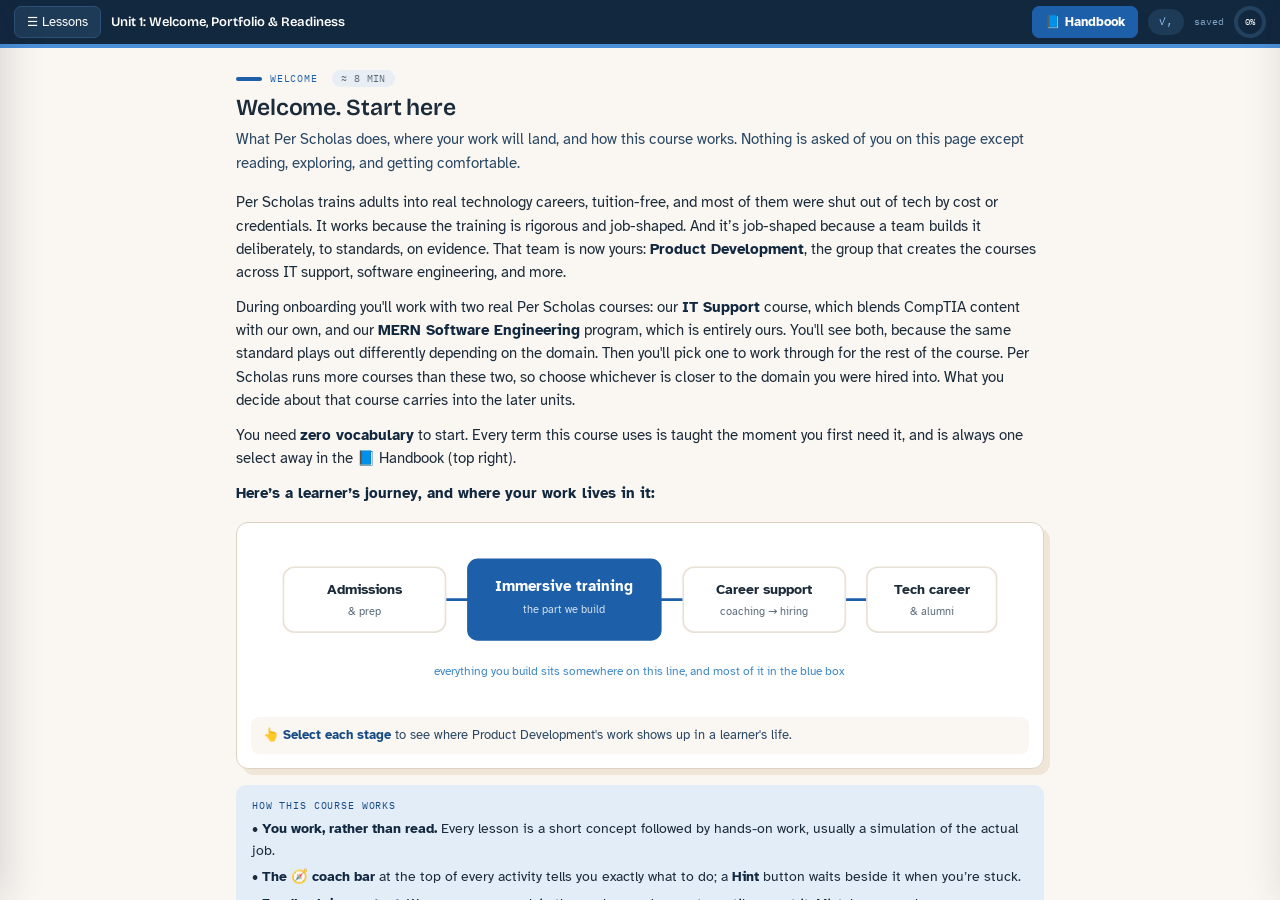
==== commit d01dc01d: "bugs" ====
--- a/unit1.html
+++ b/unit1.html
@@ -44,7 +44,7 @@
   .content p{margin-bottom:12px}
   .content p.tight{margin-bottom:5px}
   strong{font-weight:600;color:var(--ink)}
-  .mono{font-family:var(--mono);font-size:12px;background:#eeeef6;color:#1c2b3a;padding:1px 6px;border-radius:4px}
+  .mono{font-family:var(--mono);font-size:12px;background:#eeeef6;padding:1px 6px;border-radius:4px}
   .glink{color:var(--indigo);font-weight:500;cursor:pointer;border-bottom:1.5px dashed #b9baf0}
 
   /* coach bar — beginners always know what to do */
@@ -156,20 +156,6 @@
   .sent:hover{background:#eeeef6}
   .sent.fixed{background:var(--ok-bg);box-shadow:inset 0 -2px 0 var(--ok);cursor:default}
   .sent.active{background:var(--gold-bg);box-shadow:inset 0 -2px 0 var(--gold)}
-  .doc.rows{line-height:1.6;padding:12px 13px}
-  .doc.rows .sent{display:block;border:1.5px solid var(--line);background:#fff;border-radius:9px;padding:10px 44px 10px 13px;margin-bottom:7px;position:relative}
-  .doc.rows .sent:hover{background:#f4f8fd;border-color:#a9c6e8}
-  .doc.rows .sent:focus-visible{outline:3px solid var(--indigo);outline-offset:2px}
-  .doc.rows .sent::after{content:"flag";position:absolute;right:11px;top:50%;transform:translateY(-50%);font-family:var(--mono);font-size:9px;letter-spacing:.06em;text-transform:uppercase;color:var(--faint);opacity:0}
-  .doc.rows .sent:hover::after,.doc.rows .sent:focus-visible::after{opacity:1}
-  .doc.rows .sent.fixed{border-color:var(--ok);background:var(--ok-bg);box-shadow:none}
-  .doc.rows .sent.fixed::after{content:"repaired";opacity:1;color:var(--ok)}
-  .doc.rows .sent.active{border-color:var(--gold);background:var(--gold-bg);box-shadow:none}
-  .doc.rows .sent.active::after{content:"choose a repair below";opacity:1;color:#9a6a00}
-  .fix-lead{font-size:12.5px;color:var(--muted);margin:0 0 9px}
-  .fix-note{font-size:13px;margin-top:9px;min-height:18px;border-radius:8px}
-  .fix-note.err{color:var(--bad);background:var(--bad-bg);padding:8px 11px}
-  .fix-note.okc{color:var(--ok);background:var(--ok-bg);padding:8px 11px}
   .fixpanel{background:var(--card);border:1.5px solid var(--indigo);border-radius:11px;padding:14px 16px;margin-top:12px;display:none}
   .fixpanel.show{display:block}
   .fixpanel .fq{font-size:13px;color:var(--ink2);margin-bottom:10px}
@@ -177,34 +163,6 @@
   .fixopt:hover{border-color:#a9c6e8}
   .fix-msg{font-size:12.5px;margin-top:4px;min-height:16px}
   .fix-msg.err{color:var(--bad)} .fix-msg.okc{color:var(--ok)}
-  .cmp-prev{background:var(--ink);color:#e9eaf8;border-radius:10px;padding:12px 15px;margin:2px 0 14px;font-size:13.5px;line-height:1.65}
-  .cmp-prev .cp-h{font-family:var(--mono);font-size:9.5px;letter-spacing:.08em;text-transform:uppercase;color:#9fc0da;margin-bottom:7px}
-  .cmp-prev .cp-empty{color:#7d94ab;font-style:italic}
-  .cmp-slot{border:1.5px solid var(--line);border-radius:10px;padding:12px 14px;margin-bottom:10px;background:#fff}
-  .cmp-slot .cs-h{font-family:var(--mono);font-size:9.5px;letter-spacing:.08em;text-transform:uppercase;color:var(--faint);margin-bottom:9px}
-  .cmp-slot.correct{border-color:var(--ok)} .cmp-slot.wrong{border-color:var(--bad)}
-  .cmp-opt{display:block;width:100%;text-align:left;border:1.5px solid var(--line);background:#fff;border-radius:8px;padding:9px 12px;margin-bottom:6px;cursor:pointer;font-family:var(--sans);font-size:13px;line-height:1.5}
-  .cmp-opt:hover:not(:disabled){border-color:#a9c6e8}
-  .cmp-opt.pick{border-color:var(--indigo);background:#eef4fb;font-weight:600}
-  .cmp-slot.correct .cmp-opt.pick{border-color:var(--ok);background:#eaf6f0}
-  .cmp-slot.wrong .cmp-opt.pick{border-color:var(--bad);background:#fdf0ee}
-  .cmp-opt .cw{display:block;font-size:12px;color:var(--muted);margin-top:5px;font-weight:400}
-  .cmp-opt:disabled{cursor:default}
-  .dft-ta{width:100%;box-sizing:border-box;min-height:92px;border:1.5px solid var(--line);border-radius:10px;padding:11px 13px;font-family:var(--sans);font-size:14px;line-height:1.6;resize:vertical}
-  .dft-ta:focus{outline:none;border-color:var(--indigo)}
-  .dft-ta:disabled{background:var(--card);color:var(--ink2)}
-  .dft-rules{margin:12px 0 0}
-  .dft-rule{display:flex;gap:9px;align-items:flex-start;border:1.5px solid var(--line);border-radius:9px;padding:9px 12px;margin-bottom:7px;background:#fff;font-size:13px;line-height:1.5}
-  .dft-rule .dr-k{flex:none;width:17px;height:17px;border-radius:50%;display:flex;align-items:center;justify-content:center;font-size:10px;color:#fff;background:var(--line);margin-top:1px}
-  .dft-rule.pass{border-color:var(--ok)} .dft-rule.pass .dr-k{background:var(--ok)}
-  .dft-rule.fail{border-color:var(--bad)} .dft-rule.fail .dr-k{background:var(--bad)}
-  .dft-rule.soft{border-color:var(--line);background:var(--card)}
-  .dft-rule.soft .dr-k{background:var(--faint)}
-  .dft-rule.soft .dr-t{color:var(--muted);font-weight:600}
-  .dr-opt{display:inline-block;font-family:var(--mono);font-size:9px;letter-spacing:.06em;text-transform:uppercase;color:var(--faint);background:var(--card);border:1px solid var(--line);border-radius:5px;padding:1px 6px;margin-left:8px;vertical-align:1px}
-  .dft-rule .dr-f{display:block;color:var(--muted);font-size:12px;margin-top:4px}
-  .dft-model{background:#eef4fb;border:1.5px solid #b9d4ee;border-radius:10px;padding:12px 15px;margin-top:13px;font-size:13.5px;line-height:1.6}
-  .dft-model .dm-h{font-family:var(--mono);font-size:9.5px;letter-spacing:.08em;text-transform:uppercase;color:var(--indigo-d);margin-bottom:6px}
   .fix-count{font-family:var(--mono);font-size:11px;color:var(--faint);margin-top:8px}
 
   /* ============ QA DESK ============ */
@@ -348,6 +306,18 @@
   .ct-h{font-family:var(--mono);font-size:10px;letter-spacing:.08em;text-transform:uppercase;color:var(--indigo-d);font-weight:700;display:block;margin-bottom:5px}
   .ctrans div{font-size:13.5px;color:var(--ink2);line-height:1.5}
   /* v3: project dashboard */
+  .dash{background:#12283f;border-radius:12px;padding:16px 18px;margin:14px 0;color:#e8f0f9}
+  .dash h4{font-family:var(--disp);margin:0 0 10px;font-size:15px;color:#fff}
+  .dash-cases{display:flex;gap:8px;flex-wrap:wrap;margin-bottom:12px}
+  .dcase{flex:1 1 150px;background:#1a344d;border-radius:9px;padding:10px 12px;border:1.5px solid #24425f}
+  .dcase{background:#1a344d;border:1.5px solid #24425f}
+  .dcase.pri{border-color:#8fc1f7;box-shadow:0 0 0 1px #8fc1f7}
+  .dcase .dcn{font-size:9px;font-family:var(--mono);letter-spacing:.06em;color:#8fc1f7;text-transform:uppercase}
+  .dcase .dcp{font-size:12px;font-weight:600;color:#fff;margin:3px 0 4px;line-height:1.3}
+  .dcase .dcs{font-size:10.5px;color:#9fc0da}
+  .dash-mem{border-top:1px solid #24425f;padding-top:10px;margin-top:4px}
+  .dash-mem .dm-t{font-size:9.5px;font-family:var(--mono);letter-spacing:.06em;color:#8fc1f7;text-transform:uppercase;margin-bottom:6px}
+  .dash-mem ul{margin:0;padding-left:16px;font-size:12px;color:#cfe0ee;line-height:1.6}
   /* v3: track picker */
   .track-pick{display:flex;gap:10px;flex-wrap:wrap;margin:14px 0}
   .tcard{flex:1 1 200px;text-align:left;background:#fff;border:1.8px solid var(--line);border-radius:12px;padding:14px;cursor:pointer;transition:transform .1s;box-shadow:4px 4px 0 #efe6d7}
@@ -461,7 +431,7 @@
     </div>
     <div class="t-r">
       <button type="button" class="guide-btn" id="guideopen">📘 Handbook</button>
-      <span class="scorechip" id="scorechip" title="Your progress through this course">not started</span>
+      <span class="scorechip" id="scorechip" title="Your progress through this course">✓, </span>
       <span class="save-dot" id="savedot" title="Progress is saved in this browser on this device">saved</span>
       <div class="ring" id="ring"><i id="ringpct">0%</i></div>
     </div>
@@ -492,11 +462,6 @@
 
 /* ================= COURSE ================= */
 const DAY="1";
-
-/* Paste the Canvas URL of the "Capstone - Module Development Package" assignment
-   here and the capstone lesson links straight to it. Left empty, the lesson
-   tells learners to find it in the course's Assignments instead. */
-const CAPSTONE_ASSIGNMENT_URL="https://perscholas.instructure.com/courses/3584/assignments/680855";
 /* ============================================================
    v3: RECURRING DOMAIN CASE FILES (two live tracks: IT, SWE)
    Based on REAL shipped Per Scholas products:
@@ -544,7 +509,7 @@
   software: {
     id:"software", domain:"Software Engineering", tag:"SWE",
     accent:"#0f7490",
-    project:"Software Engineering (MERN) · UCI 10## ", ph_project:true,
+    project:"Software Engineering (MERN) · UCI 20## ", ph_project:true,
     productType:"Immersive, Per Scholas own content, full-stack",
     role:"Junior Full-Stack (MERN) Developer", ph_role:true,
     audience:"Entry-level developers; team-based full-stack work",
@@ -579,6 +544,26 @@
 };
 const CASE_ORDER = ["itsupport","software"];
 
+/* ---------- v3: decision memory ---------- */
+function dashHtml(){
+  // Nothing to report until the learner has chosen a project.
+  if(!ST.track) return "";
+  const memRows=[];
+  const M=ST.mem||{};
+  if(ST.track)memRows.push("Primary project: <b>"+CASES[ST.track].domain+"</b>");
+  if(M.readiness)memRows.push("Design readiness: "+M.readiness);
+  if(M.uci)memRows.push("Identifier decision: "+M.uci);
+  if(M.objective)memRows.push("Approved objective locked in");
+  if(M.constraint)memRows.push("Open constraint: "+M.constraint);
+  if(M.a11y)memRows.push("Accessibility fix logged");
+  if(M.change)memRows.push("Change routed: "+M.change);
+  return `<div class="dash"><h4>📋 Portfolio dashboard</h4>
+   <div class="dash-cases">${CASE_ORDER.map(id=>{const c=CASES[id];const pri=ST.track===id;
+     return `<div class="dcase ${pri?'pri':''}"><span class="dcn">${c.tag}${pri?' · your project':''}</span><div class="dcp">${c.project}</div><div class="dcs">${c.role} · ${c.productType}</div></div>`;}).join("")}</div>
+   ${memRows.length?`<div class="dash-mem"><div class="dm-t">Decisions so far</div><ul>${memRows.map(r=>"<li>"+r+"</li>").join("")}</ul></div>`:`<div class="dash-mem"><div class="dm-t">Decisions so far</div><ul><li>None yet: your choices will accumulate here.</li></ul></div>`}
+  </div>`;
+}
+
 /* ST.track = chosen primary case id; ST.mem = decisions that carry forward */
 function primary(){ return CASES[ST.track] || null; }
 function repoGoals(a){
@@ -613,9 +598,9 @@
  mins:8,
  lead:"What Per Scholas does, where your work will land, and how this course works. Nothing is asked of you on this page except reading, exploring, and getting comfortable.",
  coach:"Read top to bottom, <b>select through all four stages of the journey map</b>, then tick the three checkpoints and press Confirm. Nothing here is graded.",
- html:`<p>Per Scholas trains adults who have been shut out of tech by cost or credentials, and moves them into real technology careers, tuition-free. It works because the training is rigorous and job-shaped, and it is job-shaped because a team builds it deliberately, to standards, on evidence. That team is now yours: <strong>Product Development</strong>, the group that creates the courses across IT support, software engineering, and more.</p><p>During onboarding you'll work with two real Per Scholas courses: our <strong>IT Support</strong> course, which blends CompTIA content with our own, and our <strong>MERN Software Engineering</strong> program, which is entirely ours. You'll see both, because the same standard plays out differently depending on the domain. Then you'll pick one to work through for the rest of the course. Per Scholas runs more courses than these two, so choose whichever is closer to the domain you were hired into. What you decide about that course carries into the later units.</p>
+ html:`<p>Per Scholas trains adults into real technology careers, tuition-free, and most of them were shut out of tech by cost or credentials. It works because the training is rigorous and job-shaped. And it’s job-shaped because a team builds it deliberately, to standards, on evidence. That team is now yours: <strong>Product Development</strong>, the group that creates the courses across IT support, software engineering, and more.</p><p>During onboarding you'll work with two real Per Scholas courses: our <strong>IT Support</strong> course, which blends CompTIA content with our own, and our <strong>MERN Software Engineering</strong> program, which is entirely ours. You'll see both, because the same standard plays out differently depending on the domain. Then you'll pick one to work through for the rest of the course. Per Scholas runs more courses than these two, so choose whichever is closer to the domain you were hired into. What you decide about that course carries into the later units.</p>
  <p>You need <strong>zero vocabulary</strong> to start. Every term this course uses is taught the moment you first need it, and is always one select away in the 📘 Handbook (top right).</p>
- <p><strong>Here’s a learner’s journey, and where your work lives in it:</strong></p><div class="diag"><svg viewBox="0 0 720 158" role="img" aria-labelledby="dj-t"><title id="dj-t">The learner journey: select each stage to see where our work lives in it</title>
+ <div id="dashslot"></div><p><strong>Here’s a learner’s journey, and where your work lives in it:</strong></p><div class="diag"><svg viewBox="0 0 720 158" role="img" aria-labelledby="dj-t"><title id="dj-t">The learner journey: select each stage to see where our work lives in it</title>
 <line class="draw" x1="30" y1="58" x2="690" y2="58" stroke="#1d5fa8" stroke-width="2.5"/>
 <g class="fdu hot" tabindex="0" role="button" aria-label="Admissions and prep" data-name="Admissions &amp; prep" data-info="Learners apply, assess, and get ready. Our Program Prerequisites doc defines what they need before day one: the journey touches our work before class even starts.">
 <rect x="30" y="28" width="150" height="60" rx="10" fill="#fff" stroke="#e8e1d6" stroke-width="1.5"/><text x="105" y="53" text-anchor="middle" font-size="12.5" fill="#1c2b3a" font-weight="600">Admissions</text><text x="105" y="72" text-anchor="middle" font-size="10.5" fill="#5b6b7a">&amp; prep</text></g>
@@ -625,13 +610,13 @@
 <rect x="400" y="28" width="150" height="60" rx="10" fill="#fff" stroke="#e8e1d6" stroke-width="1.5"/><text x="475" y="53" text-anchor="middle" font-size="12.5" fill="#1c2b3a" font-weight="600">Career support</text><text x="475" y="72" text-anchor="middle" font-size="10.5" fill="#5b6b7a">coaching → hiring</text></g>
 <g class="fdu hot" tabindex="0" role="button" style="animation-delay:.6s" aria-label="Tech career and alumni" data-name="Tech career &amp; alumni" data-info="Graduates launch careers, and keep learning. The 3000-series alumni courses are ours too, so the relationship continues.">
 <rect x="570" y="28" width="120" height="60" rx="10" fill="#fff" stroke="#e8e1d6" stroke-width="1.5"/><text x="630" y="53" text-anchor="middle" font-size="12.5" fill="#1c2b3a" font-weight="600">Tech career</text><text x="630" y="72" text-anchor="middle" font-size="10.5" fill="#5b6b7a">&amp; alumni</text></g>
-<text class="fdu" style="animation-delay:.8s" x="360" y="128" text-anchor="middle" font-size="11" fill="#3f88c5">everything you build sits somewhere on this line: most of it in the blue box</text>
+<text class="fdu" style="animation-delay:.8s" x="360" y="128" text-anchor="middle" font-size="11" fill="#3f88c5">everything you build sits somewhere on this line, and most of it in the blue box</text>
 </svg><div class="dcap">👆 <b>Select each stage</b> to see where Product Development's work shows up in a learner's life.</div></div>
  <div class="box info"><span class="bh">How this course works</span>
- <p class="tight">• <strong>You work.</strong> Every lesson is a short concept followed by hands-on work: simulations of the actual job.</p>
+ <p class="tight">• <strong>You work, rather than read.</strong> Every lesson is a short concept followed by hands-on work, usually a simulation of the actual job.</p>
  <p class="tight">• <strong>The 🧭 coach bar</strong> at the top of every activity tells you exactly what to do; a <strong>Hint</strong> button waits beside it when you’re stuck.</p>
- <p class="tight">• <strong>Feedback is constant.</strong> Wrong answers explain themselves and you retry until right: mistakes never lower your score; the feedback is the point. Your progress sits top right, and everything saves automatically (watch for “saved”).</p>
- <p class="tight">• <strong>The 📘 Handbook</strong> is your in-course companion: every term, rule, and prompt this course teaches, one select away while you work. The team’s living source of truth is the <a href="https://productops.perscholas.org/product-hub" target="_blank" rel="noopener" class="glink" style="cursor:pointer">Product Hub</a>; the Handbook points there for anything that changes.</p></div>
+ <p class="tight">• <strong>Feedback is constant.</strong> Wrong answers explain themselves and you retry until you get it. Mistakes never lower your score, because the feedback is the point. Your progress sits top right, and everything saves automatically (watch for “saved”).</p>
+ <p class="tight">• <strong>The 📘 Handbook</strong> holds every term, rule, and prompt this course teaches, one select away while you work. The team’s living source of truth is the <a href="https://productops.perscholas.org/product-hub" target="_blank" rel="noopener" class="glink" style="cursor:pointer">Product Hub</a>; the Handbook points there for anything that changes.</p></div>
  <p><strong>How the four units build:</strong> Unit 1 gives you the system. How courses are structured, flow through the pipeline, and get filed. Unit 2 works from the outside in. You start with the module objectives Design sent, work out what the module needs to contain, then design a single day inside it, then the assessments that prove any of it happened. Unit 3 builds the materials those designs call for. Unit 4 checks quality and hands the work to you. Each unit assumes only what the previous one taught.</p>
  <p style="margin-top:4px"><strong>By the end of Unit 1 you’ll be able to:</strong></p>
  <ul class="obj"><li>Explain how our courses are structured, and read any file ID like an address</li><li>Walk a course through all seven pipeline steps, making the right call at each gate</li><li>Route any intake request, and build a module repo with every file named to convention</li></ul>
@@ -640,29 +625,29 @@
  <div class="meta"><span class="mi">🔍</span><div><b>Design note:</b> this page covered the mission, the map, and the mechanics before instructing you in anything. Orientation before instruction is worth doing in your own courses.</div></div>`,
  activity:{type:"commit",id:"w00c",items:["I clicked all four stages of the journey map","I know the 🧭 coach bar tells me what to do, and the 📘 Handbook (top right) holds every term and rule","I understand wrong answers explain themselves. This is for my learning, not a grade; the feedback is the point"]}},
 {id:"pick",title:"Choose your primary project",crumb:"Unit 1 · Portfolio → Primary",mins:5,
- lead:"Before anything else, pick which of our two courses you want to work with. Everything you do from here uses it: the packages you review, the files you name, the module you plan at the end. Per Scholas runs more courses than these two, so choose whichever is closer to the domain you were hired into. You can change it later from the lessons menu.",
+ lead:"Before anything else, pick which of our two courses you want to work with. Everything you do from here uses it, from the packages you review to the module you plan at the end. Per Scholas runs more courses than these two, so choose whichever is closer to the domain you were hired into. You can change it later from the lessons menu.",
  frame:function(){return {
-   prev:"You have seen how a course is structured and what each stage of the pipeline produces.",
-   now:"It's time to pick the primary project you'll carry through the hands-on work.",
+   prev:"On In Unit 1 you compared both active projects across readiness, identifiers, and domain differences.",
+   now:"It's time to be assigned a primary project for hands-on practicum work.",
    role:"You are the Product Developer taking ownership of one build.",
-   resp:"Select the project you'll carry through Units 2\u20134. Choose the domain you actually work in when you can.",
+   resp:"Select the project you'll carry through Days 2\u20134. Choose the domain closest to your own work.",
    use:"The portfolio dashboard above; both case files.",
-   why:"This project carries every later activity: the objectives you review, the assessments you design, the labs, the QA, and your final package. Your decisions accumulate on it.",
-   next:"You'll build this project's module repository, then design and develop it across Units 2, 3, and 4."
+   why:"Every later activity uses this, including objectives, assessments, labs, QA, and your final brief project. Your decisions will accumulate on it.",
+   next:"You'll build this project's module repository, then design and develop it over the next three days."
  };},
- html:`<div class="portfolio-badge">Portfolio → Primary</div><p>Both are real Per Scholas courses. Pick whichever is closest to the domain you'll be building for:</p>`,
+ html:`<div id="dashslot"></div><div class="portfolio-badge">Portfolio → Primary</div><p>Both are real Per Scholas courses. Pick whichever is closest to the domain you'll be building for:</p>`,
  coach:"<b>Select a card</b> to set it as your course. You can see both anytime in the dashboard. This only decides which one your hands-on work uses, and you can change it before you continue.",
  activity:{type:"track",id:"pickt",points:5}},
 {id:"w0",title:"Why we build the way we do",crumb:"Welcome · The philosophy",
- mins:10,
+ mins:7,
  lead:"The standards in this course come from a few beliefs about how adults learn. This page covers those beliefs, because the standards make more sense once you know what they are for.",
  coach:"Read this page, <b>select each of the five principles</b> to see what it demands of your materials, then answer the warm-up and Save.",
- html:`<p><strong>Who we serve.</strong> Per Scholas gives adults who have been shut out of tech careers a way in: rigorous, no-cost training aligned to what employers hire for. Our learners are career-changers with jobs, families, and everything riding on the next fifteen weeks. That reality is the design constraint behind everything you'll build.</p>
+ html:`<p><strong>Who we serve.</strong> Per Scholas unlocks the potential of adults excluded from tech careers, through rigorous no-cost training aligned to what employers hire for. Our learners are career-changers with jobs, families, and everything riding on the next fifteen weeks. That reality is the design constraint behind everything you'll build.</p>
  <p><strong>What we make.</strong> Product Development builds the courses that carry that promise. Market-driven programs, client-customized cohorts, alumni upskilling, and internal training, across IT support, networking, cybersecurity, cloud, software engineering, and data.</p>
  <p><strong>How adults learn.</strong> We teach adults, so we design for andragogy. Five principles govern every material decision:</p>
- <div class="pcards-v"><div class="pcard-v"><div class="pcard-h">Relevance first</div><div class="pcard-b">Adults need the why before the what. Every lesson opens by stating its purpose, including this one.</div></div><div class="pcard-v"><div class="pcard-h">Experience counts</div><div class="pcard-b">Learners arrive with careers and lives. Strong activities put that experience to work instead of ignoring it.</div></div><div class="pcard-v"><div class="pcard-h">Self-direction</div><div class="pcard-b">Adults steer their own learning. We build in agency, choices, and reference tools, like the 📘 Handbook you’ll use throughout.</div></div><div class="pcard-v"><div class="pcard-h">Problem-centered</div><div class="pcard-b">We teach through real tasks, not abstract topics. The classroom mirrors the job, so this course is built from simulations.</div></div><div class="pcard-v"><div class="pcard-h">Internal motivation</div><div class="pcard-b">Career change is internally driven. We honor it with respect, real stakes, and zero busywork.</div></div></div></div>
- <p style="margin-top:14px">Those five produce our house commitments: <strong>learning by doing</strong> (skill comes from performing, not hearing about performing), <strong>at least 75% activated learning</strong> in every lesson, <strong>backward design</strong> (outcomes before content, always), and <strong>AI woven into real work</strong>, because our graduates will be expected to use it on the job, judiciously and transparently. You'll meet each of these concretely across the four units. Full statement: ${gl('philosophy','our philosophy')} in the Handbook.</p>
- <p><strong>What only a person can do here.</strong> A tool can produce a lesson that looks finished. It cannot know that this cohort arrived underprepared, that the last group got stuck on the same step three days running, or that someone changing careers at forty needs an early win or they start doubting the decision. It has no stake in whether anyone succeeds. Curriculum is a set of judgements about people, and those judgements decide the course: what to cut when time runs short, when a struggling learner needs a different route instead of more content, and what counts as good enough to certify someone for a job.</p>
+ <div class="pcards-v"><div class="pcard-v"><div class="pcard-h">Relevance first</div><div class="pcard-b">Adults need the why before the what. Every lesson opens by stating its purpose, including this one.</div></div><div class="pcard-v"><div class="pcard-h">Experience counts</div><div class="pcard-b">Learners arrive with careers and lives. Strong activities put that experience to work instead of ignoring it.</div></div><div class="pcard-v"><div class="pcard-h">Self-direction</div><div class="pcard-b">Adults steer their own learning. We build in agency, choices, and reference tools like the 📘 Handbook you’ll use throughout.</div></div><div class="pcard-v"><div class="pcard-h">Problem-centered</div><div class="pcard-b">We teach through real tasks, not abstract topics. The classroom mirrors the job, which is why this course is built from simulations.</div></div><div class="pcard-v"><div class="pcard-h">Internal motivation</div><div class="pcard-b">Career change is internally driven. We honor it with respect, real stakes, and zero busywork.</div></div></div></div>
+ <p style="margin-top:14px">Those five principles produce our house commitments. <strong>learning by doing</strong> (skill comes from performing, not hearing about performing), <strong>at least 75% activated learning</strong> in every lesson, <strong>backward design</strong> (outcomes before content, always), and <strong>AI woven into real work</strong>, because our graduates will be expected to use it on the job, judiciously and transparently. You'll meet each of these concretely over the next four days. The full statement of ${gl('philosophy','our philosophy')} is in the Handbook.</p>
+ <p><strong>What only a person can do here.</strong> A tool can produce a lesson that looks finished. It cannot know that this cohort arrived underprepared, that the last group got stuck on the same step three days running, or that someone changing careers at forty needs an early win or they start doubting the decision. It has no stake in whether anyone succeeds. Curriculum is a set of judgements about people, and the judgements are the part that matters. What to cut when time runs short, when a struggling learner needs a different route rather than more content, and what counts as good enough to certify someone for a job.</p>
  <div class="diag"><svg viewBox="0 0 720 176" role="img" aria-labelledby="coa-t"><title id="coa-t">Where AI helps and where human judgement is required when building curriculum</title>
   <rect x="14" y="16" width="330" height="146" rx="12" fill="#f3f0ea" stroke="#e8e1d6" stroke-width="1.5"/>
   <rect x="376" y="16" width="330" height="146" rx="12" fill="#e3edf8" stroke="#1d5fa8" stroke-width="2"/>
@@ -677,57 +662,27 @@
   <text x="541" y="108" text-anchor="middle" font-size="11.5" fill="#1c2b3a">What to cut when time runs out</text>
   <text x="541" y="128" text-anchor="middle" font-size="11.5" fill="#1c2b3a">What counts as ready for the job</text>
   <text x="541" y="148" text-anchor="middle" font-size="11.5" fill="#1c2b3a">Whose name is on it</text>
- </svg><div class="dcap">AI is a co-author on the left. Authorship stays on the right, because that column is the course.</div></div>
- <p>So the standard here is co-authorship. Use AI to reach a draft faster, then do the work only you can do: check it, decide what it got wrong about your learners, and own what ships. This course was built the same way, and the places where a person had to intervene are the places it stops being curriculum design in general and starts being your job.</p>
- <div class="box info"><span class="bh">Why the 75% rule is non-negotiable</span><p class="tight">The rule exists because of what it changes in a graduate. Someone who practised can do the job; someone who listened has heard about it. A landmark 225-study analysis found students in lecture-only courses failed about <b>1.5\u00D7 more often</b> than those in active-learning classrooms <span style="color:var(--muted)">(Freeman et al, 2014: full cite in the Handbook)</span>. For our courses the stakes are concrete: an IT Support learner who <em>watched</em> someone troubleshoot a ticket hasn\u2019t proven they can; a MERN learner who <em>read about</em> REST endpoints hasn\u2019t built one. Active time is where the actual skill gets made, and that skill is the thing an employer hires for. That\u2019s why the meter you\u2019ll use in the day designer holds every lesson to it.</p></div>
- <p style="margin-top:14px"><strong>Fourteen minutes on why designing from folklore fails:</strong></p><div class="video"><iframe src="https://www.youtube.com/embed/rhgwIhB58PA" title="Veritasium: The Biggest Myth In Education" loading="lazy" allowfullscreen></iframe></div><div class="vidcap">🎯 <b>Watch task:</b> he takes an idea almost everyone believes and shows it does not survive testing. Our standards exist for the same reason: they are the ones that held up. As you watch, ask which of your own instincts about how people learn you have actually tested. (<a href="https://www.youtube.com/watch?v=rhgwIhB58PA" target="_blank" rel="noopener">Open on YouTube</a>)</div><div class="meta"><span class="mi">🔍</span><div><b>Design note:</b> this page gave the reasoning before the process: mission, audience, beliefs, then how we work. Adults engage more readily with materials that explain why, so put the reasoning first.</div></div>`,
- variants:{swe:{type:"story",id:"w0s",points:9,
-  steps:[
-   {tag:"1 of 3 · Relevance first",text:"A draft lesson opens with 30 minutes on the history of JavaScript frameworks before learners touch anything. The developer says it gives useful background. Which principle does this break, and what do you do?",
-    opts:[{t:"Nothing. Background knowledge has to come before practice.",fb:"Some framing helps, but 30 minutes of history before any purpose is stated is the exact pattern “relevance first” exists to prevent. An adult carrying a job and a family needs to know why this matters to the work before they will invest attention in it."},
-          {t:"It breaks relevance first. Open by stating what the learner will be able to do and why the job needs it, then let history appear where it explains a decision.",ok:true,fb:"Right. Adults need the why before the what. History is not banned, it just has to earn its place by explaining something the learner is about to do."},
-          {t:"Cut all the history. Context is filler.",fb:"Overcorrecting. Context that explains why a standard exists can be genuinely useful. The problem is 30 minutes of it, front-loaded, with no stated purpose."}]},
-   {tag:"2 of 3 · Experience counts",text:"A learner with fifteen years in retail says the code-review module is beneath her. She is not wrong about her experience. What does “experience counts” ask of the material?",
-    opts:[{t:"Let her skip the module, since she already has the skill.",fb:"Skipping is a delivery decision and it throws away the most useful thing in the room. It also does not tell you whether she can do the documented, review-based version of the work this job needs."},
-          {t:"Design the activity so her experience becomes the raw material: have her review the hardest pull request and document the decision the way this team requires.",ok:true,fb:"Right. Strong activities put existing experience to work instead of ignoring it. She gets a real challenge, and the room gets an expert."},
-          {t:"Tell her the module is required for everyone and move on.",fb:"True and unhelpful. It is required, but that answer treats her fifteen years as an obstacle to manage instead of an asset to use."}]},
-   {tag:"3 of 3 · The cut",text:"The module has lost a day. You have to cut something: a 60-minute lab where learners build the endpoint themselves, or a 60-minute walkthrough where you build it while they watch. Which goes?",
-    opts:[{t:"Cut the lab. The walkthrough covers the same content in less risk.",fb:"It covers the same content and produces a different learner. Someone who watched you build it has not shown they can, and that is what the employer is hiring for."},
-          {t:"Cut the walkthrough. Compress the explanation into the lab and protect the time learners spend doing.",ok:true,fb:"Right. Skill comes from performing, not from hearing about performing. When time is short you protect the doing and shrink the telling, which is also what the 75% floor is enforcing."},
-          {t:"Halve both so the shape of the day survives.",fb:"Tempting, and it usually produces a rushed explanation followed by a lab nobody can finish. Cutting the passive block cleanly beats damaging both."}]}],
-  fbGood:"Three for three. Those five principles are not decoration, they decide what you cut when a module loses a day.",
-  fbBad:"Read the explanations on the ones you changed. The through-line: state the why first, put existing experience to work, and protect the time learners spend doing."}},
- activity:{type:"story",id:"w0s",points:9,
-  steps:[
-   {tag:"1 of 3 · Relevance first",text:"A draft lesson opens with 30 minutes on the history of networking standards before learners touch anything. The developer says it gives useful background. Which principle does this break, and what do you do?",
-    opts:[{t:"Nothing. Background knowledge has to come before practice.",fb:"Some framing helps, but 30 minutes of history before any purpose is stated is the exact pattern “relevance first” exists to prevent. An adult carrying a job and a family needs to know why this matters to the work before they will invest attention in it."},
-          {t:"It breaks relevance first. Open by stating what the learner will be able to do and why the job needs it, then let history appear where it explains a decision.",ok:true,fb:"Right. Adults need the why before the what. History is not banned, it just has to earn its place by explaining something the learner is about to do."},
-          {t:"Cut all the history. Context is filler.",fb:"Overcorrecting. Context that explains why a standard exists can be genuinely useful. The problem is 30 minutes of it, front-loaded, with no stated purpose."}]},
-   {tag:"2 of 3 · Experience counts",text:"A learner with fifteen years in retail says the customer-service module is beneath her. She is not wrong about her experience. What does “experience counts” ask of the material?",
-    opts:[{t:"Let her skip the module, since she already has the skill.",fb:"Skipping is a delivery decision and it throws away the most useful thing in the room. It also does not tell you whether she can do the documented, ticket-based version of the work this job needs."},
-          {t:"Design the activity so her experience becomes the raw material: have her handle the hardest case and document the escalation the way this job requires.",ok:true,fb:"Right. Strong activities put existing experience to work instead of ignoring it. She gets a real challenge, and the room gets an expert."},
-          {t:"Tell her the module is required for everyone and move on.",fb:"True and unhelpful. It is required, but that answer treats her fifteen years as an obstacle to manage instead of an asset to use."}]},
-   {tag:"3 of 3 · The cut",text:"The module has lost a day. You have to cut something: a 60-minute lab where learners configure the service themselves, or a 60-minute walkthrough where you configure it while they watch. Which goes?",
-    opts:[{t:"Cut the lab. The walkthrough covers the same content in less risk.",fb:"It covers the same content and produces a different learner. Someone who watched you configure it has not shown they can, and that is what the employer is hiring for."},
-          {t:"Cut the walkthrough. Compress the explanation into the lab and protect the time learners spend doing.",ok:true,fb:"Right. Skill comes from performing, not from hearing about performing. When time is short you protect the doing and shrink the telling, which is also what the 75% floor is enforcing."},
-          {t:"Halve both so the shape of the day survives.",fb:"Tempting, and it usually produces a rushed explanation followed by a lab nobody can finish. Cutting the passive block cleanly beats damaging both."}]}],
-  fbGood:"Three for three. Those five principles are not decoration, they decide what you cut when a module loses a day.",
-  fbBad:"Read the explanations on the ones you changed. The through-line: state the why first, put existing experience to work, and protect the time learners spend doing."}},
+ </svg><div class="dcap">AI is a co-author on the left. It is never the author, because the column on the right is the course.</div></div>
+ <p>So the standard here is co-authorship. Use AI to reach a draft faster, then do the work only you can do. Check it, decide what it got wrong about your learners, and own what ships. This course was built the same way, and the places where a person had to intervene are the places it stops being curriculum design in general and starts being your job.</p>
+ <div class="box info"><span class="bh">Why the 75% rule is non-negotiable</span><p class="tight">This isn\u2019t a stylistic preference. It\u2019s the difference between a graduate who can do the job and one who only heard about it. A landmark 225-study analysis found students in lecture-only courses failed about <b>1.5\u00D7 more often</b> than those in active-learning classrooms <span style="color:var(--muted)">(Freeman et al, 2014: full cite in the Handbook)</span>. For our courses the stakes are concrete. An IT Support learner who <em>watched</em> someone troubleshoot a ticket hasn\u2019t proven they can; a MERN learner who <em>read about</em> REST endpoints hasn\u2019t built one. Active time is where the actual skill gets made, the thing an employer hires for. That\u2019s why the meter you\u2019ll use in the day designer holds every lesson to it.</p></div>
+ <div class="meta"><span class="mi">🔍</span><div><b>Design note:</b> this page gave the reasoning before the process, covering mission, audience, and beliefs before how we work. Adults engage more readily with materials that explain why, so put the reasoning first.</div></div>`,
+ activity:{type:"journal",id:"w0j",fields:[
+  {label:"Warm-up: what drew you to building learning for career-changers, and which of the five principles is closest to how you already work?",ph:"Honestly…"}],modelHead:"What the five principles are, now that you have written your answer",model:`<p class="tight">Learning by doing: skill comes from performing, not from watching someone perform. At least 75 percent activated learning in every lesson. Backward design: decide the evidence first, then build toward it. Scaffolding that fades, so guided work gives way to independent work. And assessment that produces evidence rather than a completion tick.</p><p class="tight">If the one you picked is on that list, you already work the way we build. If it is not, it is probably a version of one of them, and this unit will give you our words for it.</p>`}},
 {id:"wj",title:"The job, defined",crumb:"Welcome · The role",
  mins:8,
  lead:"Curriculum development here covers four responsibilities. Learn what they are, and where our work ends and Delivery’s begins.",
- demo:{eg:"“Deciding which assessments close module 2, and writing their rubrics.”",steps:["First question I always ask: does this shape what a learner <em>experiences</em>, or how we <em>know it worked</em>? Assessments and rubrics are the definition of ‘how we know.’","Second: is anyone else’s lane closer? Delivery teaches the class; Design scopes the outline. Designing evidence sits squarely with us, which is the Measurement face.","Verdict: ✓ Approve, ours. Take the queue with the same two questions on every statement."]},
- coach:"Read the four responsibilities and the boundary below: <b>the queue only asks about what’s on this page</b>. Then <b>✓ Approve</b> statements that describe our job and <b>✗ Send back</b> those that don’t, naming exactly why.",
- hint:"The test for “our job”: does it shape what a learner experiences, or how we know it worked? Designing evidence, writing materials, improving from feedback, ours. Building the Canvas course and running the live classroom belong to others in the delivery stage, not to us.",
+ demo:{eg:"“Deciding which assessments close module 2, and writing their rubrics.”",steps:["First question I always ask: does this shape what a learner <em>experiences</em>, or how we <em>know it worked</em>? Assessments and rubrics are the definition of ‘how we know.’","Second: is anyone else’s lane closer? Delivery teaches the class; Design scopes the outline. Designing evidence sits squarely with us, under Measurement.","Verdict: ✓ Approve, ours. Take the queue with the same two questions on every statement."]},
+ coach:"Read the four responsibilities and the boundary below. <b>The queue only asks about what is on this page.</b> Then <b>✓ Approve</b> statements that describe our job and <b>✗ Send back</b> those that don’t, naming exactly why.",
+ hint:"The test for “our job”: does it shape what a learner experiences, or how we know it worked? Designing evidence, writing materials, improving from feedback, ours. Building the Canvas course and running the live classroom belong to others in the delivery stage.",
  html:`<p><strong>The four responsibilities of the role:</strong></p>
  <div class="terms"><div class="th">🔤 The four responsibilities</div><dl>
  <dt>Architecture</dt><dd>Deciding outcomes and what evidence proves them, before any content exists. Its artifacts: outlines, objectives, and assessment plans.</dd>
  <dt>Authorship</dt><dd>Writing what learners touch: lessons, labs, assessments, guides. Its artifacts: the materials in the repo.</dd>
  <dt>Measurement</dt><dd>Rubrics, module assessments, and the data that says a course worked. Its artifacts: assessments and their results.</dd>
  <dt>Stewardship</dt><dd>Improving courses cohort after cohort from real feedback. Its artifact is the revision, the .1 on a course’s ID.</dd></dl></div>
- <p><strong>And the boundary:</strong> we do not run the live classroom. Our partners in <strong>Delivery</strong> teach the cohorts. Our job is making every course runnable <em>without us</em>, through facilitator guides, instructor training, and blueprints. The working test: if a course needs its author in the room to function, its facilitator guide failed.</p>
+ <p><strong>And the boundary:</strong> we do not run the live classroom. Our partners in <strong>Delivery</strong> teach the cohorts; our job is making every course runnable <em>without us</em>: through facilitator guides, instructor training, and blueprints. One test settles it. If a course needs its author in the room to function, its facilitator guide failed.</p>
  <div class="meta"><span class="mi">🔍</span><div><b>Design note:</b> teach, then assess. This queue only tests what this page taught. Do not assess learners on material they have not been given.</div></div>
- <p><strong>Where our work ends.</strong> Product Development builds everything about a course except the live classroom. We design the outcomes, write the materials, build the assessments, and produce what an instructor needs in order to teach it. Delivery runs it with learners. The line matters because both sides fail when it blurs: if we assume Delivery will fill gaps, the guide ships thin; if we try to script the classroom, we remove the instructor\u2019s judgment where it is most needed.</p>
+ <p><strong>Where our work ends.</strong> Product Development builds everything about a course except the live classroom. We design the outcomes, write the materials, build the assessments, and produce what an instructor needs in order to teach it. Delivery runs it with learners. The line matters because both sides fail when it blurs. If we assume Delivery will fill gaps, the guide ships thin; if we try to script the classroom, we remove the instructor\u2019s judgment where it is most needed.</p>
  <div class="diag"><svg viewBox="0 0 720 250" role="img" aria-labelledby="wjb-t"><title id="wjb-t">Design sets the objectives, Development decides how they are met, and the delivery stage covers both building the Canvas course and teaching it</title>
  <rect x="14" y="14" width="216" height="222" rx="12" fill="#f3f0ea" stroke="#e8e1d6" stroke-width="1.5"/>
  <rect x="246" y="14" width="216" height="222" rx="12" fill="#e3edf8" stroke="#1d5fa8" stroke-width="2"/>
@@ -761,9 +716,9 @@
  <line x1="230" y1="120" x2="244" y2="120" stroke="#1d5fa8" stroke-width="2"/><polygon points="244,120 238,116 238,124" fill="#1d5fa8"/>
  <line x1="462" y1="120" x2="476" y2="120" stroke="#1d5fa8" stroke-width="2"/><polygon points="476,120 470,116 470,124" fill="#1d5fa8"/>
 </svg><div class="dcap">Three stages, not three teams. The delivery stage alone involves three different groups, and one of them is us.</div></div>
- <div class="box rule"><span class="bh">Where the work starts, and where it starts being ours</span><p class="tight"><b>Design</b> owns what a course is for: the module outcomes and objectives, the key topics, and whether a request becomes a new course at all. We are not spectators while that happens. Development collaborates with Design during the design phase, and this is where you raise anything you can see will not be buildable. But the outcomes and objectives are theirs to set.<br><b>Development</b> owns how those objectives get met. We write the lesson-level objectives that break a module objective into teachable steps, then decide the activities, the assessments, the technology, and how the whole thing flows. Design may suggest an approach at a high level; the decisions about how are ours.<br><b>The delivery stage</b> is where three different groups do three different jobs. The <b>Canvas team</b>, which is what most people mean when they say the Delivery team, builds the course in Canvas. That is their scope: the build, not the teaching. <b>Instructors</b> teach the cohort, grade the work, and make the calls that come up in the room. And <b>we</b> are in this stage too, working with <b>IDQA</b> so instructors have the content and can upskill on it before they teach.</p></div>
+ <div class="box rule"><span class="bh">Where the work starts, and where it starts being ours</span><p class="tight"><b>Design</b> owns what a course is for, meaning the module outcomes and objectives, the key topics, and whether a request becomes a new course at all. We are not spectators while that happens. Development collaborates with Design during the design phase, and this is where you raise anything you can see will not be buildable. But the outcomes and objectives are theirs to set.<br><b>Development</b> owns how those objectives get met. We write the lesson-level objectives that break a module objective into teachable steps, then decide the activities, the assessments, the technology, and how the whole thing flows. Design may suggest an approach at a high level; the decisions about how are ours.<br><b>The delivery stage</b> is where three different groups do three different jobs. The <b>Canvas team</b>, which is what most people mean when they say the Delivery team, builds the course in Canvas. Their scope is the build, and not the teaching. <b>Instructors</b> teach the cohort, grade the work, and make the calls that come up in the room. And <b>we</b> are in this stage too, working with <b>IDQA</b> so instructors have the content and can upskill on it before they teach.</p></div>
  <div class="box info"><span class="bh">Two things both called delivery</span><p class="tight">Delivery means two different things here, and the difference matters. <b>The delivery stage</b> is a phase of the pipeline. Three groups work in it: the Canvas team builds the course, instructors teach it, and we handle instructor training with IDQA. <b>The Delivery team</b> is narrower than the stage. It is the group most people call the <b>Canvas team</b>, and building the Canvas course is what they do. They do not teach, and they do not write the outline, the materials, the blueprint, or the training content, so none of the folders in our shared drive are theirs.</p></div>
- <div class="box info"><span class="bh">Two things both called planning</span><p class="tight">Design plans the <b>package</b>: what the course is, what learners must be able to do, and what the outline contains. Development plans the <b>build</b>: how to reach those objectives, in what order, with which activities and tools. Both are planning, and they are not the same phase. When you see Planning in our pipeline, it means ours: lesson objectives and assessment design. Decisions, with no content yet.</p></div>
+ <div class="box info"><span class="bh">Two things both called planning</span><p class="tight">Design plans the <b>package</b>: what the course is, what learners must be able to do, and what the outline contains. Development plans the <b>build</b>: how to reach those objectives, in what order, with which activities and tools. Both are planning, and they are not the same phase. When you see Planning in our pipeline, it means ours: lesson objectives and assessment design, decisions rather than content.</p></div>
  <div class="box info"><span class="bh">The four responsibilities</span><p class="tight"><b>Architect.</b> Decide what learners must be able to do and in what order, from the job backward.<br><b>Author.</b> Build the lessons, labs, and assessments to standard.<br><b>Measurer.</b> Design the evidence, and make sure it actually measures the objective.<br><b>Steward.</b> Keep the course accurate and teachable over time: revisions, change requests, and the paper trail that lets someone else pick it up.</p></div>
  <p><strong>The handoff is the deliverable.</strong> Our job is to make an instructor <em>able</em> to run the course without us: the facilitator guide, the blueprint, the training. Building that handoff is our work. What happens in the room is theirs.</p>
  <p class="tight" style="color:var(--muted)">Sort each responsibility into ours or not ours, then check your reasoning against the verdicts.</p>`,
@@ -771,13 +726,13 @@
   items:[
    {content:"Deciding what evidence proves a learner can actually do the job, before writing any content.",
     good:true,
-    why:"✓ Ours. This is the architecture face. Outcomes and evidence come first; you'll live this as “backward design” in Unit 2.",
+    why:"✓ Ours. This is the architecture face. Outcomes and evidence come first; you'll live this as “backward design” starting tomorrow.",
     reasons:[]},
    {content:"Standing in front of a cohort and teaching the course live, week by week.",
     good:false,
     why:"✗ Not ours. Instructors teach the cohorts. Note that this is not the Canvas team either: they build the course, instructors run it. We make the teaching possible through facilitator guides, blueprints, and working with IDQA so instructors can upskill on the content first. Building the handoff is our job; the classroom is the instructor's.",
     reasons:[
-     {t:"Live instruction belongs to instructors, and the Canvas build to the Canvas team. Our job is making the course runnable without us: guides, blueprints, and working with IDQA so instructors can upskill",ok:true,fb:""},
+     {t:"Live instruction belongs to instructors, and the Canvas build to the Canvas team. Our job is making the course runnable without us, through guides, blueprints, and working with IDQA so instructors can upskill",ok:true,fb:""},
      {t:"Teaching is beneath the Product Development team",fb:"Nothing beneath anyone. It's a division of craft, not status. Delivery are experts at the classroom; we're experts at what goes into it."},
      {t:"We do teach, but only the first cohort",fb:"Not even the first. If a course needs its author in the room to work, the facilitator guide failed QA."}]},
    {content:"Writing the labs, assessments, and rubrics learners will work through.",
@@ -786,7 +741,7 @@
     reasons:[]},
    {content:"Making the slides look impressive, since polish is what makes a course good.",
     good:false,
-    why:"✗ Sent back. Polish serves learning; it isn't learning. A course is good when learners can do the job afterward, so we design evidence first and measure activated-learning time instead of slide beauty.",
+    why:"✗ Sent back, polish serves learning; it isn't learning. A course is good when learners can do the job afterward, which is why we design evidence first and check activated-learning time, not slide beauty.",
     reasons:[
      {t:"Polish is in service of learning outcomes, not a substitute for them. Quality here means evidence, not aesthetics",ok:true,fb:""},
      {t:"Slides are banned at Per Scholas",fb:"Slides are fine. There's a house template for them. The error is treating polish as the measure of quality."},
@@ -807,7 +762,7 @@
     good:true,
     why:"✓ Ours, stewardship, the fourth face. A shipped course isn't a finished course; evaluation feeding revision is literally step 7 of the pipeline you're about to walk.",
     reasons:[]}],
-  fbGood:"Every one of those called correctly. The four responsibilities are the shape of the job: architect, author, measurer, steward.",
+  fbGood:"Five for five. Those four responsibilities are the shape of the job: architect, author, measurer, steward.",
   fbBad:"Queue done: reread any verdicts you missed. The boundary to remember: we build everything about the course except the live classroom."}},
 {id:"s0",title:"How a course is put together",crumb:"Unit 1 · Foundations",
  mins:8,
@@ -828,17 +783,6 @@
 <g class="fdu hot" tabindex="0" role="button" style="animation-delay:.8s" aria-label="Materials" data-name="Materials" data-info="What learners actually touch: GLAB 301.2.1 is a guided lab (step-by-step, hands-on): first lab of lesson 2. Quiz 301.2 checks that lesson. KBA 301 is the graded knowledge assessment closing the whole module. Note it carries no lesson number.">
 <rect x="190" y="150" width="344" height="48" rx="8" fill="#fff" stroke="#e8e1d6"/><text x="362" y="170" text-anchor="middle" font-size="11.5" font-family="IBM Plex Mono, monospace" fill="#1c2b3a">GLAB 301.2.1 · Quiz 301.2 · KBA 301</text><text x="362" y="188" text-anchor="middle" font-size="10.5" fill="#5b6b7a">the materials, labs, quizzes, assessments</text></g>
 </svg><div class="dcap">👆 <b>Select each layer</b>: course, module, lesson, materials. The numbers are the whole grammar: 301.2.1 = module 301 → lesson 2 → item 1.</div><div class="box info" style="margin-top:12px"><span class="bh">The three levels, plainly</span><p class="tight"><b>Course</b>: the full program a cohort takes, weeks long. Every course carries a UCI (Unique Course Identifier), its ID in every system. <br><b>Module</b>: a multi-week unit of the course, numbered like 301. Every module closes with a summative assessment (a KBA for knowledge and/or SBA for skill) and has its own blueprint (MBP). <br><b>Lesson</b>: the daily unit inside a module. \u201C301.2\u201D reads as module 301, lesson 2. Each lesson day runs on a rhythm: warm-up in, hands-on practice in the middle, exit ticket out.</p></div></div><div class="terms"><div class="th">🔤 Terms you’ll use all week</div><dl><dt>UCI</dt><dd>Unique Course Identifier: a course’s ID number in every system (e.g. 1042). New course, new UCI; changed course, a decimal revision (e.g. 10##.1).</dd><dt>Outline</dt><dd>The course’s skeleton from the Design team: objectives, outcomes, and key topics. Every build starts from one.</dd><dt>Module</dt><dd>A multi-week unit (301). Closes with a graded assessment.</dd><dt>Lesson</dt><dd>A day of class inside a module (301.2).</dd><dt>KBA / SBA</dt><dd>Knowledge- / Skill-Based Assessment: the graded checks that close every module.</dd><dt>GLAB</dt><dd>Guided lab: a step-by-step, hands-on activity. Where most skill is actually built.</dd><dt>Blueprint (MBP)</dt><dd>The index of one module: every material, listed in delivery order and linked. Created during Developing, as soon as the module has content, then kept current as each file is built. One per module. QA and Delivery navigate by it.</dd><dt>Course Blueprint (CBP)</dt><dd>Assembled once the modules are built and put together: the index of every file Delivery adds to the Canvas course. One per course.</dd></dl></div><div class="meta"><span class="mi">🔍</span><div><b>Design note:</b> this lesson defines every term before the course uses it elsewhere. Do the same, so vocabulary supports learners instead of filtering them. Every term here also appears in the 📘 Handbook glossary, and the Product Hub holds the current source for anything that changes.</div></div>`,
- variants:{swe:{type:"sort",id:"s0s",points:12,
-  buckets:[{k:"c",label:"Course level"},{k:"m",label:"Module level"},{k:"l",label:"Lesson level"}],
-  cards:[
-   {t:"UCI 10## (example)",k:"c"},
-   {t:"Capstone (CAP)",k:"c"},
-   {t:"SBA 401",k:"m"},
-   {t:"MBP 401 — blueprint",k:"m"},
-   {t:"Quiz 401.2",k:"l"},
-   {t:"GLAB 401.2.1",k:"l"}],
-  fbGood:"Every card in the right place. You can now read any file name or ID in our system and tell what it is and where it belongs.",
-  fbBad:"Every card placed. Read the numbering right to left, as item, then lesson, then module, then course."}},
  activity:{type:"sort",id:"s0s",points:12,
   buckets:[{k:"c",label:"Course level"},{k:"m",label:"Module level"},{k:"l",label:"Lesson level"}],
   cards:[
@@ -848,8 +792,8 @@
    {t:"MBP 301 — blueprint",k:"m"},
    {t:"Quiz 301.2",k:"l"},
    {t:"GLAB 301.2.1",k:"l"}],
-  fbGood:"Every card in the right place. You can now read any file name or ID in our system and tell what it is and where it belongs.",
-  fbBad:"Every card placed. Read the numbering right to left, as item, then lesson, then module, then course."}},
+  fbGood:"All correct. You can read any file name or ID in our system and tell what it is and where it belongs.",
+  fbBad:"All sorted. Read the numbering right to left: item, lesson, module, course."}},
 {id:"s1",title:"Walk a course through the pipeline",crumb:"Unit 1 · Simulation",
  mins:12,
  lead:"A new build has arrived from the Design team. Carry it through all seven pipeline steps by making the right call at each one: the same path every project in your portfolio follows.",
@@ -859,38 +803,6 @@
  ${''}`+`<div class="diag"><svg viewBox="0 0 720 100" role="img" aria-labelledby="dp-t"><title id="dp-t">The seven-step development pipeline: select a step for detail</title><line x1="40" y1="34" x2="680" y2="34" stroke="#e8e1d6" stroke-width="3"/><line class="draw" x1="40" y1="34" x2="680" y2="34" stroke="#1d5fa8" stroke-width="3"/><g class="fdu hot" tabindex="0" role="button" style="animation-delay:0.1s" aria-label="Handoff" data-name="Handoff" data-info="Design delivers objectives, outcomes, and key topics, your raw material."><circle cx="40" cy="34" r="13" fill="#fff" stroke="#1d5fa8" stroke-width="2.5"/><text x="40" y="38.5" text-anchor="middle" font-size="12" fill="#164a85">1</text><text x="40" y="70" text-anchor="middle" font-size="10.5" fill="#5b6b7a">Handoff</text></g><g class="fdu hot" tabindex="0" role="button" style="animation-delay:0.23s" aria-label="Initiation" data-name="Initiation" data-info="Project charter, intake call, infrastructure requests. 3–5 days that prevent weeks of rework."><circle cx="147" cy="34" r="13" fill="#fff" stroke="#1d5fa8" stroke-width="2.5"/><text x="147" y="38.5" text-anchor="middle" font-size="12" fill="#164a85">2</text><text x="147" y="70" text-anchor="middle" font-size="10.5" fill="#5b6b7a">Initiation</text></g><g class="fdu hot" tabindex="0" role="button" style="animation-delay:0.36s" aria-label="Planning" data-name="Planning" data-info="Outcomes → evidence → experiences. Backward design happens here, before any content exists."><circle cx="253" cy="34" r="13" fill="#fff" stroke="#1d5fa8" stroke-width="2.5"/><text x="253" y="38.5" text-anchor="middle" font-size="12" fill="#164a85">3</text><text x="253" y="70" text-anchor="middle" font-size="10.5" fill="#5b6b7a">Planning</text></g><g class="fdu hot" tabindex="0" role="button" style="animation-delay:0.49s" aria-label="Developing" data-name="Developing" data-info="Lessons, labs, assessments, rubrics, guides. The module blueprint starts here too, as soon as there is content. Duration is set per build by the ID&amp;D Director."><circle cx="360" cy="34" r="13" fill="#fff" stroke="#1d5fa8" stroke-width="2.5"/><text x="360" y="38.5" text-anchor="middle" font-size="12" fill="#164a85">4</text><text x="360" y="70" text-anchor="middle" font-size="10.5" fill="#5b6b7a">Developing</text></g><g class="fdu hot" tabindex="0" role="button" style="animation-delay:0.62s" aria-label="QA" data-name="QA" data-info="Module and course review; findings go back for fixes before anything ships."><circle cx="467" cy="34" r="13" fill="#fff" stroke="#1d5fa8" stroke-width="2.5"/><text x="467" y="38.5" text-anchor="middle" font-size="12" fill="#164a85">5</text><text x="467" y="70" text-anchor="middle" font-size="10.5" fill="#5b6b7a">QA</text></g><g class="fdu hot" tabindex="0" role="button" style="animation-delay:0.75s" aria-label="Delivery" data-name="Delivery" data-info="Handoff via the course blueprint, plus instructor training."><circle cx="573" cy="34" r="13" fill="#fff" stroke="#1d5fa8" stroke-width="2.5"/><text x="573" y="38.5" text-anchor="middle" font-size="12" fill="#164a85">6</text><text x="573" y="70" text-anchor="middle" font-size="10.5" fill="#5b6b7a">Delivery</text></g><g class="fdu hot" tabindex="0" role="button" style="animation-delay:0.88s" aria-label="Evaluate" data-name="Evaluate" data-info="Cohort feedback becomes the next revision's inputs, the loop closes."><circle cx="680" cy="34" r="13" fill="#fff" stroke="#1d5fa8" stroke-width="2.5"/><text x="680" y="38.5" text-anchor="middle" font-size="12" fill="#164a85">7</text><text x="680" y="70" text-anchor="middle" font-size="10.5" fill="#5b6b7a">Evaluate</text></g><path d="M 680 86 Q 360 108 46 88" fill="none" stroke="#3f88c5" stroke-width="1.6" stroke-dasharray="4 4"/><text x="360" y="94" text-anchor="middle" font-size="10" fill="#3f88c5">findings feed the next revision</text></svg><div class="dcap">👆 <b>Select any step</b> (or Tab + Enter) to see what happens there. Duration is set per build by the ID&amp;D Director.</div></div>`+`
  ${''}<p>Your job now: get this build from handoff to continuous improvement. Full detail: ${gl('process','the process map')}.</p>
  <div class="meta"><span class="mi">🔍</span><div><b>Design note:</b> the concept arrived as a diagram before you were asked to do anything. Concept, then visual, then practice is a sequence worth reusing.</div></div>`,
- variants:{swe:{type:"story",id:"s1s",points:14,
-  steps:[
-   {tag:"Step 1 of 7 · The outline arrives",text:"Design sends you the outline: objectives, outcomes, key topics. What happens first?",
-    opts:[{t:"Start building slide decks: the outline tells us the topics.",fb:"Not yet. Building before initiation means no charter, no stakeholders, no infrastructure, and rework later."},
-          {t:"Initiate: draft the project charter, schedule the intake call, flag any infrastructure needs.",ok:true,fb:"Right. Initiation sets the charter, the stakeholders, and the intake call before anything gets built."},
-          {t:"Send it straight to QA to check the outline.",fb:"QA reviews built materials. An outline gets clarified at the intake call, not QA'd."}]},
-   {tag:"Step 2 of 7 · The intake call",text:"On the intake call you learn the course needs a coding environment and a shared repository learners can break and reset. What do you do with that?",
-    opts:[{t:"Note it for later. Infrastructure can be sorted during development.",fb:"Dangerous. Discovering mid-build that the environment can't exist is the classic expensive failure."},
-          {t:"Submit an infrastructure request to the infrastructure team now, during initiation.",ok:true,fb:"Exactly. Infrastructure requests belong in initiation, before a single material assumes an environment exists."},
-          {t:"Change the design so no shared repository is needed.",fb:"You don't quietly redesign around a constraint, you surface it. The request goes in; design changes only if it can't be met."}]},
-   {tag:"Step 3 of 7 · Planning",text:"Now you plan. Which order does planning follow?",
-    opts:[{t:"Pick the content first, then figure out how to test it.",fb:"That's forward design: it produces content in search of a purpose. We work backward."},
-          {t:"Define outcomes → define the assessment evidence and rubrics → then plan the learning experiences.",ok:true,fb:"Backward design: outcomes, then evidence, then instruction in service of both."},
-          {t:"Start with the capstone and improvise the rest.",fb:"The capstone matters, but it's one piece of the evidence plan. Outcomes come first."}]},
-   {tag:"Step 4 of 7 · Developing",text:"You're building module materials. A colleague suggests skipping facilitator guides \u201Csince instructors can wing it.\u201D",
-    opts:[{t:"Agree. Guides are busywork.",fb:"Facilitator guides are a required deliverable: content breakdown, delivery detail, tips, troubleshooting. Instructors don't wing our courses."},
-          {t:"Build the full deliverable set: lessons, labs, assessments, rubrics, facilitator guides, blueprints.",ok:true,fb:"Right, that is the full set. The blueprint links it together, and the facilitator guide is how your build survives contact with a classroom."},
-          {t:"Build only what QA checks.",fb:"QA checks everything on the deliverables list, which is what the list is for."}]},
-   {tag:"Step 5 of 7 · QA",text:"QA reviews module 3 and flags: a lab with no rubric, and a lesson that drifts off-objective. What now?",
-    opts:[{t:"Fix both, resubmit to QA.",ok:true,fb:"Findings go back, get fixed, get re-checked. QA sign-off is what releases the course toward delivery."},
-          {t:"Argue the lab doesn't need a rubric.",fb:"Every graded item carries a rubric. That's standard, not preference."},
-          {t:"Ship it; instructors will catch problems live.",fb:"Problems caught in a live cohort cost a launch. Problems caught at QA cost an afternoon."}]},
-   {tag:"Step 6 of 7 · Implementation",text:"QA has signed off. What does handing off to Delivery include?",
-    opts:[{t:"Email a folder link. Done.",fb:"A link is not a handoff. Delivery builds the course in Canvas from the blueprint, and the instructors teaching it need to upskill on the content first."},
-          {t:"Handoff via the course blueprint, then work with IDQA so instructors can upskill on the content, grading, and approach.",ok:true,fb:"Right. The blueprint is what Delivery builds the Canvas course from, and instructor readiness is built into the handoff instead of bolted on afterwards."},
-          {t:"Personally teach the first cohort.",fb:"Tempting, but delivery is Delivery's lane. Your job is making them able to run it without you."}]},
-   {tag:"Step 7 of 7 · After the cohort",text:"The first cohort finishes. Feedback shows learners struggled in module 3's labs. What's the move?",
-    opts:[{t:"Nothing, the course shipped; it's done.",fb:"A shipped course isn't a finished course. Evaluation feeds revision. That's step 7 existing at all."},
-          {t:"Analyze the feedback, update module 3, and log the change. The next revision starts with evidence.",ok:true,fb:"Right. Continuous improvement: feedback in, revision out, change logged. You've walked the whole pipeline."},
-          {t:"Blame the instructor.",fb:"The data points at module 3's design. We follow evidence, not blame."}]}],
-  fbGood:"The build went from outline to revision with you making every call. The full pipeline reference is in the Handbook.",
-  fbBad:"You got the build through: review the steps you missed on the way; the map is in the Guide."}},
  activity:{type:"story",id:"s1s",points:14,
   steps:[
    {tag:"Step 1 of 7 · The outline arrives",text:"Design sends you the outline: objectives, outcomes, key topics. What happens first?",
@@ -907,7 +819,7 @@
           {t:"Start with the capstone and improvise the rest.",fb:"The capstone matters, but it's one piece of the evidence plan. Outcomes come first."}]},
    {tag:"Step 4 of 7 · Developing",text:"You're building module materials. A colleague suggests skipping facilitator guides \u201Csince instructors can wing it.\u201D",
     opts:[{t:"Agree. Guides are busywork.",fb:"Facilitator guides are a required deliverable: content breakdown, delivery detail, tips, troubleshooting. Instructors don't wing our courses."},
-          {t:"Build the full deliverable set: lessons, labs, assessments, rubrics, facilitator guides, blueprints.",ok:true,fb:"Right, that is the full set. The blueprint links it together, and the facilitator guide is how your build survives contact with a classroom."},
+          {t:"Build the full deliverable set: lessons, labs, assessments, rubrics, facilitator guides, blueprints.",ok:true,fb:"That's the set. The blueprint links it all, and the facilitator guide is how your build survives contact with a classroom."},
           {t:"Build only what QA checks.",fb:"QA checks everything on the deliverables list, which is what the list is for."}]},
    {tag:"Step 5 of 7 · QA",text:"QA reviews module 3 and flags: a lab with no rubric, and a lesson that drifts off-objective. What now?",
     opts:[{t:"Fix both, resubmit to QA.",ok:true,fb:"Findings go back, get fixed, get re-checked. QA sign-off is what releases the course toward delivery."},
@@ -915,11 +827,11 @@
           {t:"Ship it; instructors will catch problems live.",fb:"Problems caught in a live cohort cost a launch. Problems caught at QA cost an afternoon."}]},
    {tag:"Step 6 of 7 · Implementation",text:"QA has signed off. What does handing off to Delivery include?",
     opts:[{t:"Email a folder link. Done.",fb:"A link is not a handoff. Delivery builds the course in Canvas from the blueprint, and the instructors teaching it need to upskill on the content first."},
-          {t:"Handoff via the course blueprint, then work with IDQA so instructors can upskill on the content, grading, and approach.",ok:true,fb:"Right. The blueprint is what Delivery builds the Canvas course from, and instructor readiness is built into the handoff instead of bolted on afterwards."},
+          {t:"Handoff via the course blueprint, then work with IDQA so instructors can upskill on the content, grading, and approach.",ok:true,fb:"Right. The blueprint is what Delivery builds the Canvas course from, and instructor readiness is part of the handoff rather than something that happens after it."},
           {t:"Personally teach the first cohort.",fb:"Tempting, but delivery is Delivery's lane. Your job is making them able to run it without you."}]},
    {tag:"Step 7 of 7 · After the cohort",text:"The first cohort finishes. Feedback shows learners struggled in module 3's labs. What's the move?",
     opts:[{t:"Nothing, the course shipped; it's done.",fb:"A shipped course isn't a finished course. Evaluation feeds revision. That's step 7 existing at all."},
-          {t:"Analyze the feedback, update module 3, and log the change. The next revision starts with evidence.",ok:true,fb:"Right. Continuous improvement: feedback in, revision out, change logged. You've walked the whole pipeline."},
+          {t:"Analyze the feedback, update module 3, and log the change. The next revision starts with evidence.",ok:true,fb:"That's continuous improvement: feedback in, revision out, change logged. You've walked the whole pipeline."},
           {t:"Blame the instructor.",fb:"The data points at module 3's design. We follow evidence, not blame."}]}],
   fbGood:"The build went from outline to revision with you making every call. The full pipeline reference is in the Handbook.",
   fbBad:"You got the build through: review the steps you missed on the way; the map is in the Guide."}},
@@ -938,25 +850,25 @@
  portfolio:true, 
  coach:`For each package, sort your response: <b>👍 Nothing to raise</b>, <b>✋ Raise it, keep going</b> (note the gap, name who owns closing it, start on the parts that do not depend on it), or <b>✋✋ Raise it before we start</b> (we cannot begin without an answer, so ask for the specific thing). Package checklist: ${gl('process','the Handbook')}.`,
  hint:"One question sorts these: can we start on anything useful right now? If a build specification is missing there is nothing to build from, so that is a conversation before we start. If something is present but aging, note it, name who is refreshing it, and begin on the parts that do not depend on it. On a client-customized build, the client notes are the specification.",
- demo:{eg:"Worked example: Package for UCI 1051 (market course): program overview ✓ · module build specs ✓ · target job description ✓ (current) · classroom tech inventory ✓ (last month) · client notes: n/a for market courses.",steps:[
+ demo:{eg:"Worked example. Package for UCI 1051, a market course. Program overview ✓ · module build specs ✓ · target job description ✓ (current) · classroom tech inventory ✓ (last month) · client notes: n/a for market courses.",steps:[
  "Step 1: Check the load-bearing documents. Build specifications must be present (and, for customized builds only, client notes). Here the specs are present, and client notes don’t apply to a market course. Load-bearing check passes.",
  "Step 2: Check the freshness of what the outcomes depend on. The job description is current; the tech inventory is a month old but still valid. Nothing needs a documented constraint.",
  "Step 3: Make the call and record it. With load-bearing documents present and inputs current, the verdict is ✅ Ready. Record the acceptance so Design Review has a paper trail.",
  "The process every time: load-bearing documents first, freshness second, then stamp and record. Now run the queue below in that order."]},
- html:`<div class="portfolio-badge">Portfolio Review · both projects</div><div class="terms"><div class="th">🔤 The design-intake package, five documents</div><dl>
+ html:`<div class="portfolio-badge">Portfolio Review · both projects</div><div id="dashslot"></div><div class="terms"><div class="th">🔤 The design-intake package, five documents</div><dl>
  <dt>Program Overview</dt><dd>What the course is, for whom, and why now.</dd>
  <dt>Module Build Specs</dt><dd>What each module must contain: the thing you actually build from.</dd>
  <dt>Target Job Description</dt><dd>The job the outcomes must map to. Stale JD = stale outcomes.</dd>
  <dt>Tech Inventory</dt><dd>What the classrooms and labs can actually run.</dd>
  <dt>Client Notes</dt><dd>For customized builds: what the client asked for, the customization’s spec.</dd></dl></div>
- <p><strong>The decision rule.</strong> A gap is either a <strong>documented constraint</strong>, where work proceeds and the gap has an owner and a date, or a <strong>block</strong>, where the work waits on a specific ask. Both are decided in the open at Design Review. The only wrong answer is absorbing a gap silently.</p>
- <p><strong>What readiness actually gates.</strong> Accepting an incomplete package is how a build fails six weeks later, when the missing decision surfaces as rework nobody budgeted. The readiness check exists so that gap is found in a meeting instead of in production. It is not a formality and it is not gatekeeping. It is the last cheap moment to notice something is missing.</p>
+ <p><strong>The decision rule:</strong> a gap is either a <strong>documented constraint</strong>: work proceeds, the gap has an owner and a date, or a <strong>block</strong>: the work waits on a specific ask. Both are decided in the open at Design Review. The only wrong answer is absorbing a gap silently.</p>
+ <p><strong>What readiness actually gates.</strong> Accepting an incomplete package is how a build fails six weeks later, when the missing decision surfaces as rework nobody budgeted. The readiness check exists so that gap is found in a meeting instead of in production. It is not a formality and it is not gatekeeping: it is the last cheap moment to notice something is missing.</p>
  <div class="diag"><svg viewBox="0 0 720 112" role="img" aria-labelledby="sip-d"><title id="sip-d">How to read a handoff package: load-bearing documents first, then whether inputs are current</title><rect x="12" y="26" width="216" height="60" rx="10" fill="#e3edf8" stroke="#1d5fa8" stroke-width="1.5"/><text x="120" y="50" text-anchor="middle" font-size="11.5" font-weight="700" fill="#1c2b3a">Pass 1</text><text x="120" y="68" text-anchor="middle" font-size="10" fill="#42566a">Load-bearing docs present?</text><line x1="232" y1="56" x2="248" y2="56" stroke="#7a8a99" stroke-width="1.6"/><polygon points="250,56 244,52 244,60" fill="#7a8a99"/><rect x="254" y="26" width="216" height="60" rx="10" fill="#fff" stroke="#e8e1d6" stroke-width="1.5"/><text x="362" y="50" text-anchor="middle" font-size="11.5" font-weight="700" fill="#1c2b3a">Pass 2</text><text x="362" y="68" text-anchor="middle" font-size="10" fill="#42566a">Inputs still current?</text><line x1="474" y1="56" x2="490" y2="56" stroke="#7a8a99" stroke-width="1.6"/><polygon points="492,56 486,52 486,60" fill="#7a8a99"/><rect x="496" y="26" width="216" height="60" rx="10" fill="#fff" stroke="#e8e1d6" stroke-width="1.5"/><text x="604" y="50" text-anchor="middle" font-size="11.5" font-weight="700" fill="#1c2b3a">Your response</text><text x="604" y="68" text-anchor="middle" font-size="10" fill="#42566a">Raise it, or nothing to raise</text></svg><div class="dcap">Order matters. A missing specification is a different problem from an aging one.</div></div>
  <div class="box info"><span class="bh">Read the package in two passes</span><p class="tight"><b>Pass 1, the load-bearing documents.</b> Build specifications must be present, and for customized builds, client notes. Without these you would be inventing the design, which means guessing at what the client agreed to.<br><b>Pass 2, the freshness of what outcomes depend on.</b> A job description and technology inventory that are current, because objectives derived from a stale job description train people for a job that changed.</p></div>
  <div class="box rule"><span class="bh">Three verdicts, and what each commits you to</span><p class="tight"><b>Ready.</b> Load-bearing documents present, inputs current. Record the acceptance so Design Review has a trail.<br><b>Ready with constraints.</b> Something is missing or aging, but it is documented, owned, and does not block starting. Name the constraint, name the owner, proceed.<br><b>Not ready.</b> A load-bearing document is absent and no one owns getting it. Block with a <em>specific ask</em>, not a general complaint.</p></div>
  <p><strong>The two failures to avoid.</strong> Starting to build on a guess, and refusing work that a documented constraint could have unblocked. Both are expensive. The middle verdict exists precisely so that a gap does not have to stop a project, as long as someone owns it in writing.</p>
  <p class="tight" style="color:var(--muted)">Read each package, then stamp it. Run load-bearing first, freshness second.</p>`,
- transition:function(){return "Readiness logged for both projects. IT Support proceeds with a documented evidence-gap constraint; MERN is ready pending individual-evidence verification at Development Review. Next: how each project is identified: new UCI, revision, or no change.";},
+ transition:function(){return "Readiness logged for both projects. IT Support proceeds with a documented evidence-gap constraint; MERN is ready pending individual-evidence verification at Development Review. Next, how each project gets identified as a new UCI, a revision, or no change.";},
  activity:{type:"triage",id:"sipt",points:15,buckets:["👍 Nothing to raise","✋ Raise it, keep going","✋✋ Raise it before we start"],
   items:[
    {from:"Design Team → IT Support",subj:"IT Support (CompTIA blend): new cohort",body:"Overview ✓, build specs ✓, job description ✓, virtual environment ✓. But the evidence plan leans on CompTIA quizzes; our own independent performance evidence (SBA / performance task) isn't specified.",ans:1,why:"Ready WITH CONSTRAINTS: proceed on the modules that stand on their own, but the performance-evidence gap gets an owner and must close before Development Review. Vendor knowledge ≠ job-performance evidence."},
@@ -965,53 +877,32 @@
    {from:"Design Team → IT Support",subj:"IT Support: 'specs to follow'",body:"Program overview attached. 'CompTIA mapping and our build specs to follow in a couple weeks. You can start updating in the meantime.'",ans:2,why:"NOT READY: 'specs to follow' is how scope arrives mid-build and rework gets normalized. Nothing load-bearing exists yet: block, with the ask in writing."},
    {from:"Design Team → MERN SWE",subj:"MERN: stale job description",body:"All documents present. The target job description predates the current hiring shift toward TypeScript and testing expectations in junior roles.",ans:1,why:"Ready WITH CONSTRAINTS: proceed, but flag the JD for refresh with an owner and validate objectives against current postings before Development Review. Stale inputs are constraints, not secrets."}],
   fbGood:"Five clean readiness calls. In none of them did you start building on a guess, or block work that a documented constraint could have unblocked.",
-  fbBad:"You worked the whole queue. The rule behind every miss is the same: gaps are documented-and-owned, or they block with a specific ask. Silence was never one of the options."}},
-{id:"s1b",title:"Find the document you need",crumb:"Unit 1 \u00b7 Where things live",
+  fbBad:"Queue cleared. The rule behind every miss: gaps are documented-and-owned, or they block with a specific ask. Silence was never one of the options."}},
+{id:"s1b",title:"File the deliverables",crumb:"Unit 1 · Drag & drop",
  mins:6,
- lead:"You are three weeks into a build and you need seven different documents, some yours and some other people\u2019s. Nobody keeps an index of the drive. What you have instead is one rule: every stage keeps its own documents in its own folder, so knowing which stage produced something tells you where it is.",
- demo:{eg:"You need last cohort’s survey results.",steps:[
-  "The question to ask is not where a document gets used, because a survey gets used by almost everyone. Ask which stage produced it.",
-  "Surveys are answered after a cohort has run, so they come out of the last stage, where results come back and feed the next revision.",
-  "That puts them in 7 · Evaluate. Work the seven below with the same question each time: which stage made this?"]},
- coach:`<b>Drag each document onto the stage that produced it</b>, or select a document and then select its stage. Both work, and so does the keyboard. A wrong stage bounces the card with an explanation. The pipeline map is in the previous lesson and in ${gl('process','the Handbook')}.`,
- hint:"Ask what produced it, not what uses it. Charters are written when a project opens. Objectives and assessment plans are decisions, made before any content exists. Materials, the blueprint and the facilitator guide are all made while building. Findings come out of review. Instructor training happens at handoff. Surveys come back after a cohort runs.",
- frame:function(){return {
-   prev:"You walked a build through all seven stages and named the module repo\u2019s files.",
-   now:"You need documents from several of those stages at once, which is the normal condition of a build.",
-   role:"You are the Product Developer, mid-build, looking for what you need.",
-   resp:"Say whose folder each document is in.",
-   why:"A file in the wrong folder is a file nobody finds. This works in both directions: it is how you locate other people\u2019s work, and how you make sure yours can be located.",
-   next:"Next, how Design classifies a request and what that obligates you to build."
- };},
- html:`<p><strong>Every stage keeps its own documents in its own folder.</strong> Design's files sit in the design folder, ours in the development folder, QA's findings in theirs. That one rule does all the work: if you know which stage produced a document, you know where it is without asking anyone, and anything you produce lands where the next person will look for it.</p>
- <div class="diag"><svg viewBox="0 0 720 154" role="img" aria-labelledby="s1b-d"><title id="s1b-d">Which stage produces which documents, and therefore which folder they live in</title><rect x="12" y="12" width="164" height="128" rx="12" fill="#f3f0ea" stroke="#e8e1d6" stroke-width="1.5"/><text x="94" y="36" text-anchor="middle" font-size="12" font-weight="700" fill="#7a8a99">DESIGN</text><text x="94" y="60" text-anchor="middle" font-size="11" fill="#42566a">Outline</text><text x="94" y="79" text-anchor="middle" font-size="11" fill="#42566a">Objectives</text><text x="94" y="98" text-anchor="middle" font-size="11" fill="#42566a">Key topics</text><rect x="190" y="12" width="164" height="128" rx="12" fill="#e3edf8" stroke="#1d5fa8" stroke-width="2"/><text x="272" y="36" text-anchor="middle" font-size="12" font-weight="700" fill="#164a85">DEVELOPMENT</text><text x="272" y="60" text-anchor="middle" font-size="11" fill="#1c2b3a">Blueprint (MBP)</text><text x="272" y="79" text-anchor="middle" font-size="11" fill="#1c2b3a">Lessons and labs</text><text x="272" y="98" text-anchor="middle" font-size="11" fill="#1c2b3a">Assessments</text><text x="272" y="117" text-anchor="middle" font-size="11" fill="#1c2b3a">Facilitator guide</text><rect x="368" y="12" width="164" height="128" rx="12" fill="#f3f0ea" stroke="#e8e1d6" stroke-width="1.5"/><text x="450" y="36" text-anchor="middle" font-size="12" font-weight="700" fill="#7a8a99">QA</text><text x="450" y="60" text-anchor="middle" font-size="11" fill="#42566a">Findings log</text><rect x="546" y="12" width="164" height="128" rx="12" fill="#f3f0ea" stroke="#e8e1d6" stroke-width="1.5"/><text x="628" y="36" text-anchor="middle" font-size="12" font-weight="700" fill="#7a8a99">DELIVERY STAGE</text><text x="628" y="60" text-anchor="middle" font-size="11" fill="#42566a">Instructor training</text><text x="628" y="79" text-anchor="middle" font-size="9.5" fill="#7a8a99">(us, with IDQA)</text></svg><div class="dcap">Knowing the producer tells you the folder. It works in both directions.</div></div>
- <div class="box rule"><span class="bh">The two that get filed wrong</span><p class="tight">The <b>module blueprint</b> is the one people miss most, because it reads like a design document and sounds like something Design would hand over. It is not: it is produced during Developing, as soon as the module has content, and it lives in our folder. The <b>facilitator guide</b> goes the same way, because it is written for instructors and people assume it belongs to Delivery. We write it, so it is ours.<br>Both mistakes have the same consequence. A correctly named file in the wrong folder is still a file nobody finds, because people look in the folder that owns that kind of document rather than searching the drive.</p></div>
- <p class="tight" style="color:var(--muted)">You need seven documents. Say whose folder each one is in.</p>`,
- variants:{swe:{type:"sort",id:"s1bs",points:12,
-  buckets:[{k:"init",label:"2 · Initiation"},{k:"plan",label:"3 · Planning"},{k:"dev",label:"4 · Developing"},{k:"qa",label:"5 · QA"},{k:"del",label:"6 · Delivery"},{k:"eval",label:"7 · Evaluate"}],
-  cards:[
-   {t:"The project charter",k:"init"},
-   {t:"The approved lesson objectives and assessment plan",k:"plan"},
-   {t:"MBP 401, the module blueprint",k:"dev"},
-   {t:"FG 401, the facilitator guide",k:"dev"},
-   {t:"The findings log from module 2's review",k:"qa"},
-   {t:"The instructor training deck for this course",k:"del"},
-   {t:"Last cohort's survey results",k:"eval"}],
-  fbGood:"Seven for seven. Note where the blueprint and the facilitator guide landed: both are ours, produced during Developing, and both are the ones people file wrong. Knowing that saves you asking, and saves someone else hunting."
-  ,fbBad:"All placed. The rule behind every miss is the same: the folder belongs to the stage that produced the document, not the stage that uses it. The blueprint and the facilitator guide are the two that catch people, and both are ours."}},
+ lead:"Each stage of the pipeline produces its own documents and files. Which stage a file came from tells you what it is and whether it is finished, so the team can work out the state of a build without asking anyone.",
+ 
+ brief:{from:"Product Quality & Experience (QA)",re:"Post-migration cleanup: six strays",text:"The drive migration scrambled where these deliverables live. Refile each one under the pipeline stage that produces it; anything that lands wrong bounces back to you."},
+ demo:{eg:"Card: “Cohort survey results.”",steps:["I don’t ask where it gets <em>used</em>: I ask which stage <em>produces</em> it. Surveys get answered after a cohort runs.","After delivery the loop closes: results come back at Evaluate and become the next revision’s inputs.","So it files under 7 · Evaluate. Seven cards, same single question: which stage produces this?"]},
+ coach:`<b>Drag each card onto a stage</b>, or select a card, then select its stage; both work, and keyboard works too. A wrong stage bounces the card with an explanation. The map is in the previous lesson, and in ${gl('process','the Handbook')}.`,
+ hint:"Charters open projects (Initiation). Planning produces lesson objectives and assessment design: decisions, not content. Materials, facilitator guides, and the module blueprint are all made in Developing: MBP 301 is created as soon as the module has content, then kept current as each file is built. Findings logs come out of review (QA). Instructor training happens at handoff (Delivery), with us and IDQA making sure instructors have the content to upskill on. Surveys close the loop (Evaluate).",
+ html:`<p>Why this matters beyond tidiness: <b>each stage keeps its own documents in its own folder</b>. Design\u2019s files stay in the design folder, ours stay in the development folder, QA\u2019s findings stay in theirs. So if you know which stage produces a document, you know where to look for it without asking anyone. Put one in the wrong folder and the people who need it will not find it, because they will not think to look there.</p>
+ <p><strong>The pipeline as a paper trail.</strong> Each stage of a build produces its own artifacts, and knowing which stage produces what is how anyone reconstructs the state of a project without asking. Initiation produces the charter. Planning produces decisions: lesson objectives and assessment design, no content yet. Developing produces the materials, the facilitator guide, and the module blueprint, which starts as soon as there is content to map. QA produces the findings log. Delivery builds the course in Canvas and runs instructor training, which we support alongside IDQA. Evaluate produces cohort results that feed the next revision.</p>
+ <div class="diag"><svg viewBox="0 0 720 154" role="img" aria-labelledby="s1b-d"><title id="s1b-d">Which stage produces which documents, and therefore which folder they live in</title><rect x="12" y="12" width="164" height="128" rx="12" fill="#f3f0ea" stroke="#e8e1d6" stroke-width="1.5"/><text x="94" y="36" text-anchor="middle" font-size="12" font-weight="700" fill="#7a8a99">DESIGN</text><text x="94" y="60" text-anchor="middle" font-size="11" fill="#42566a">Outline</text><text x="94" y="79" text-anchor="middle" font-size="11" fill="#42566a">Objectives</text><text x="94" y="98" text-anchor="middle" font-size="11" fill="#42566a">Key topics</text><rect x="190" y="12" width="164" height="128" rx="12" fill="#e3edf8" stroke="#1d5fa8" stroke-width="2"/><text x="272" y="36" text-anchor="middle" font-size="12" font-weight="700" fill="#164a85">DEVELOPMENT</text><text x="272" y="60" text-anchor="middle" font-size="11" fill="#1c2b3a">Blueprint (MBP)</text><text x="272" y="79" text-anchor="middle" font-size="11" fill="#1c2b3a">Lessons and labs</text><text x="272" y="98" text-anchor="middle" font-size="11" fill="#1c2b3a">Assessments</text><text x="272" y="117" text-anchor="middle" font-size="11" fill="#1c2b3a">Facilitator guide</text><rect x="368" y="12" width="164" height="128" rx="12" fill="#f3f0ea" stroke="#e8e1d6" stroke-width="1.5"/><text x="450" y="36" text-anchor="middle" font-size="12" font-weight="700" fill="#7a8a99">QA</text><text x="450" y="60" text-anchor="middle" font-size="11" fill="#42566a">Findings log</text><rect x="546" y="12" width="164" height="128" rx="12" fill="#f3f0ea" stroke="#e8e1d6" stroke-width="1.5"/><text x="628" y="36" text-anchor="middle" font-size="12" font-weight="700" fill="#7a8a99">DELIVERY STAGE</text><text x="628" y="60" text-anchor="middle" font-size="11" fill="#42566a">Instructor training</text><text x="628" y="79" text-anchor="middle" font-size="9.5" fill="#7a8a99">(us, with IDQA)</text></svg><div class="dcap">Each stage keeps its documents in its own folder. Knowing the producer tells you where to look.</div></div>
+ <div class="box info"><span class="bh">Why it matters where a file lives</span><p class="tight">Every stage keeps its own documents in its own folder. Knowing which stage produced something is how you find it: an outline is Design’s, the blueprint and the materials are ours, a findings log is QA’s. File something in the wrong folder and the people who need it will not look there. The blueprint is the one people get wrong most, because it sounds like a design document and is produced during Developing, once there is content to map.</p></div>
+ <p class="tight" style="color:var(--muted)">Six deliverables came loose in the migration. File each under the stage that produces it.</p>`,
  activity:{type:"sort",id:"s1bs",points:12,
   buckets:[{k:"init",label:"2 · Initiation"},{k:"plan",label:"3 · Planning"},{k:"dev",label:"4 · Developing"},{k:"qa",label:"5 · QA"},{k:"del",label:"6 · Delivery"},{k:"eval",label:"7 · Evaluate"}],
   cards:[
-   {t:"The project charter",k:"init"},
-   {t:"The approved lesson objectives and assessment plan",k:"plan"},
-   {t:"MBP 301, the module blueprint",k:"dev"},
-   {t:"FG 301, the facilitator guide",k:"dev"},
-   {t:"The findings log from module 2's review",k:"qa"},
-   {t:"The instructor training deck for this course",k:"del"},
-   {t:"Last cohort's survey results",k:"eval"}],
-  fbGood:"Seven for seven. Note where the blueprint and the facilitator guide landed: both are ours, produced during Developing, and both are the ones people file wrong. Knowing that saves you asking, and saves someone else hunting."
-  ,fbBad:"All placed. The rule behind every miss is the same: the folder belongs to the stage that produced the document, not the stage that uses it. The blueprint and the facilitator guide are the two that catch people, and both are ours."},
- transition:"You can find any document from knowing which stage made it, and file your own so others can. Next, the intake decision that tells you what to build."},
+   {t:"Project charter",k:"init"},
+   {t:"Lesson objectives + assessment design (no content yet)",k:"plan"},
+   {t:"Facilitator Guide draft",k:"dev"},
+   {t:"Module Blueprint (MBP 301)",k:"dev"},
+   {t:"QA findings log",k:"qa"},
+   {t:"Instructor training session",k:"del"},
+   {t:"Cohort survey results",k:"eval"}],
+  fbGood:"Seven for seven. Each stage produces its own artifacts, which is how QA spots what is missing from a build.",
+  fbBad:"All filed. Review the process diagram for the ones you missed. The blueprint is the one people get wrong most: it is produced during Developing, not by Design."}},
 {id:"s2",title:"Read the intake decision",crumb:"Unit 1 · Simulation",
  mins:8,
  lead:"Design has already classified these five requests. That call is theirs, not ours. Your job is to read the classification and know what it obligates you to build.",
@@ -1029,16 +920,16 @@
  html:`
  <p><strong>Who decides what.</strong> Whether a request becomes a new course, a revision of an existing one, or no product change at all is a <b>Design decision</b>. They own the intake call and the identifier. Development receives that decision and works out the build. Knowing the vocabulary matters anyway, because the classification on a handoff tells you the scope of your own work before you read a single specification.</p>
  <div class="diag"><svg viewBox="0 0 720 154" role="img" aria-labelledby="s2-d"><title id="s2-d">What Development builds for each classification Design assigns</title><rect x="12" y="12" width="224" height="128" rx="12" fill="#e3edf8" stroke="#1d5fa8" stroke-width="2"/><text x="124" y="36" text-anchor="middle" font-size="12" font-weight="700" fill="#164a85">NEW UCI</text><text x="124" y="60" text-anchor="middle" font-size="11" fill="#1c2b3a">Build everything</text><text x="124" y="79" text-anchor="middle" font-size="11" fill="#1c2b3a">Modules, lessons</text><text x="124" y="98" text-anchor="middle" font-size="11" fill="#1c2b3a">Assessments, guide</text><text x="124" y="117" text-anchor="middle" font-size="11" fill="#1c2b3a">New repo</text><rect x="250" y="12" width="224" height="128" rx="12" fill="#e3edf8" stroke="#1d5fa8" stroke-width="2"/><text x="362" y="36" text-anchor="middle" font-size="12" font-weight="700" fill="#164a85">REVISION (.1)</text><text x="362" y="60" text-anchor="middle" font-size="11" fill="#1c2b3a">Update named modules</text><text x="362" y="79" text-anchor="middle" font-size="11" fill="#1c2b3a">Version bump</text><text x="362" y="98" text-anchor="middle" font-size="11" fill="#1c2b3a">Leave the rest alone</text><rect x="488" y="12" width="224" height="128" rx="12" fill="#f3f0ea" stroke="#e8e1d6" stroke-width="1.5"/><text x="600" y="36" text-anchor="middle" font-size="12" font-weight="700" fill="#7a8a99">NO PRODUCT CHANGE</text><text x="600" y="60" text-anchor="middle" font-size="11" fill="#42566a">Build nothing</text><text x="600" y="79" text-anchor="middle" font-size="11" fill="#42566a">Request belongs</text><text x="600" y="98" text-anchor="middle" font-size="11" fill="#42566a">to another team</text></svg><div class="dcap">Design assigns the classification. It tells you the size of your own work.</div></div>
- <div class="box info"><span class="bh">What each classification obligates us to build</span><p class="tight"><b>New UCI.</b> A course that does not exist yet. Development builds the full set: every module, every lesson, every assessment, the facilitator guide, and a new repo. Assume nothing is reusable until you check.<br><b>New revision (.1).</b> The course exists. Development updates the specific modules named in the handoff, bumps the version, and keeps everything else intact. The risk here is scope creep: a revision is not an excuse to rebuild pages nobody asked about.<br><b>No product change.</b> The course runs as it is. Development builds nothing. If someone is asking us for work anyway, the real request belongs to Delivery or Operations, and the answer is a conversation instead of an edit.</p></div>
+ <div class="box info"><span class="bh">What each classification obligates us to build</span><p class="tight"><b>New UCI.</b> A course that does not exist yet. Development builds the full set: every module, every lesson, every assessment, the facilitator guide, and a new repo. Assume nothing is reusable until you check.<br><b>New revision (.1).</b> The course exists. Development updates the specific modules named in the handoff, bumps the version, and keeps everything else intact. The risk here is scope creep: a revision is not an excuse to rebuild pages nobody asked about.<br><b>No product change.</b> The course runs as it is. Development builds nothing. If someone is asking us for work anyway, the real request belongs to Delivery or Operations, and the answer is a conversation rather than an edit.</p></div>
  <div class="box rule"><span class="bh">The two questions behind every classification</span><p class="tight">You do not make the call, but you should be able to follow the reasoning: <b>does the course already exist</b>, and <b>is the content changing</b>? Existing plus unchanged is no product change. Existing plus changed is a revision. Not existing, or customized for a specific client, is a new UCI. If a handoff\u2019s classification does not match that logic, that is worth raising before you build.</p></div>
  <p class="tight" style="color:var(--muted)">Five decisions follow. For each, sort it by what Development has to produce.</p>
  `,
  coach:`Read Design\u2019s classification, then sort each request by what <b>we</b> have to build. Wrong sorts bounce back with an explanation. Rules: ${gl('uci','UCI numbers & versions')} in the Handbook.`,
  hint:"Work from the classification, not from how urgent the request sounds. New UCI means build everything. Revision means update only the named modules and bump the version. No product change means we build nothing and the request belongs to another team.",
- demo:{eg:"Worked example \u2014 Design classified this as no product change: \u201CChicago would like to run the same Java course New York delivered last year. No changes.\u201D",steps:[
-  "Step 1 \u2014 Read the classification, not the request. Design stamped it no product change. That is the decision; we are not re-litigating it.",
-  "Step 2 \u2014 Work out our obligation. The course exists and the content is not changing, so Development produces nothing. No new repo, no version bump, no build time in anyone\u2019s week.",
-  "Step 3 \u2014 Note where the work does sit. Someone still has to schedule and staff the delivery, which is Delivery and Operations, not us. Say so instead of absorbing it.",
+ demo:{eg:"Worked example. Design classified this as no product change: \u201CChicago would like to run the same Java course New York delivered last year. No changes.\u201D",steps:[
+  "Step 1. Read the classification, not the request. Design stamped it no product change. That is the decision; we are not re-litigating it.",
+  "Step 2. Work out our obligation. The course exists and the content is not changing, so Development produces nothing. No new repo, no version bump, no build time in anyone\u2019s week.",
+  "Step 3. Note where the work does sit. Someone still has to schedule and staff the delivery, which is Delivery and Operations, not us. Say so rather than absorbing it.",
   "Sort the five below the same way: what does this classification require Development to produce?"]},
  activity:{type:"triage",id:"s2t",points:10,
    buckets:["\uD83C\uDFD7 Build everything","\uD83D\uDD01 Update named modules","\u2705 Build nothing"],
@@ -1047,14 +938,13 @@
     {from:"MERN SWE",subj:"Design says: new UCI",body:"We are standing up our own MERN full-stack program as a Per Scholas product line. Nothing like it exists yet.",ans:0,why:"Build everything. A new UCI means the full set: modules, lessons, assessments, facilitator guide, and a new repo. Check whether anything is genuinely reusable before assuming it is."},
     {from:"IT Support",subj:"Design says: revision (.1)",body:"CompTIA revised its exam objectives. Two modules and the cert-prep mapping need updating to match. Hours unchanged.",ans:1,why:"Update named modules. Two modules and the mapping, version bumped, everything else left alone. The trap is treating a revision as licence to rework pages nobody asked about."},
     {from:"MERN SWE",subj:"Design says: new UCI",body:"A client wants our MERN course customized to their onboarding stack and timeline.",ans:0,why:"Build everything. A customized build gets its own identifier because its content and constraints diverge from the market course. Expect client notes in the handoff, and expect them to be load-bearing."},
-    {from:"Delivery",subj:"Design says: no product change",body:"Instructors are asking for extra practice material because learners arrive without the prerequisites.",ans:2,why:"Build nothing, at least not from this request. The problem is admissions or prerequisites, not the course. Raise it instead of quietly adding material that papers over an intake gap."}]},
+    {from:"Delivery",subj:"Design says: no product change",body:"Instructors are asking for extra practice material because learners arrive without the prerequisites.",ans:2,why:"Build nothing, at least not from this request. The problem is admissions or prerequisites, not the course. Raise it rather than quietly adding material that papers over an intake gap."}]},
  transition:"You can now read an intake decision and say what it costs us to build. Next, the naming convention that keeps all of that work findable."},
 {id:"s3",title:"Build the module repo",crumb:"Unit 1 · Simulation",
- swe:{demo:{eg:"Worked example. Needed: “the quiz for lesson 1 of this module.”",steps:["Step 1: Identify what it is. A quiz takes the prefix <span class='mono'>Quiz</span>. Look it up in the table instead of trusting memory. Using the reference is the skill.","Step 2: Identify its level. Quizzes are lesson-level, so the number carries the lesson: module 401, lesson 1 becomes <span class='mono'>401.1</span>.","Step 3: Name it and file it. <span class='mono'>Quiz 401.1</span> lands in Assessments. Build your five the same way: first what it is, then what level."]}},
  mins:8,
  lead:"Every build starts with a correctly-named repository. Practice the naming convention on a standard module example: create each required file with the right prefix and number, and watch the repo assemble. The same convention applies to every project you'll build.",
  brief:{from:"Product Quality & Experience (QA)",re:"Module staging repo. Naming practice",text:"Before anything gets built: the staging repo is empty except for one example file. Create the required files, named exactly to convention. If three teams can\u2019t find a file from its name alone, the name is wrong. Master this on the example and it\u2019s automatic on your real builds."},
- demo:{eg:"Worked example. Needed: “the quiz for lesson 1 of this module.”",steps:["Step 1: Identify what it is. A quiz takes the prefix <span class='mono'>Quiz</span>. Look it up in the table instead of trusting memory. Using the reference is the skill.","Step 2: Identify its level. Quizzes are lesson-level, so the number carries the lesson: module 301, lesson 1 becomes <span class='mono'>301.1</span>.","Step 3: Name it and file it. <span class='mono'>Quiz 301.1</span> lands in Assessments. Build your five the same way: first what it is, then what level."]},
+ demo:{eg:"Worked example. Needed: “the quiz for lesson 1 of this module.”",steps:["Step 1: Identify what it is. A quiz takes the prefix <span class='mono'>Quiz</span>. Look this up in the table rather than from memory. Using the reference is the skill.","Step 2: Identify its level. Quizzes are lesson-level, so the number carries the lesson: module 301, lesson 1 becomes <span class='mono'>301.1</span>.","Step 3: Name it and file it. <span class='mono'>Quiz 301.1</span> lands in Assessments. Build your five the same way: first what it is, then what level."]},
  frame:function(){const c=primary()||{domain:"your project",role:"the target role"};return {
    prev:"You chose "+c.domain+" as your primary project and logged its readiness and identifier.",
    now:"Planning is approved; it's time to stand up the module's staging repository.",
@@ -1068,16 +958,6 @@
  hint:"Labs and quizzes carry lesson numbers (301.1); KBAs, SBAs, and blueprints are module-level (301). Graded items take R- in front.",
  html:`<div class="terms"><div class="th">🔤 The files you’re about to create</div><dl><dt>GLAB</dt><dd>Guided lab: step-by-step hands-on work. Numbered to its lesson: GLAB 301.1.1.</dd><dt>ALAB</dt><dd>Assignment lab: the learner drives from a problem statement. Always graded, and written just as ALAB (the grading is implied, no R- needed).</dd><dt>Quiz</dt><dd>The lesson-level knowledge check: Quiz 301.2.</dd><dt>KBA</dt><dd>The module-closing graded assessment: module-level, so just KBA 301.</dd><dt>MBP</dt><dd>Module Blueprint: the module’s index, one per module. Also module-level: MBP 301. Started during Developing, not during Planning.</dd></dl></div><p><strong>The concept:</strong> a file name is an address. Anyone on any team should be able to find any material, or know exactly what a file is before opening it, from the name alone.</p><div class="diag"><svg viewBox="0 0 720 150" role="img" aria-labelledby="dn-t"><title id="dn-t">Anatomy of a file name: select each part</title><text x="360" y="52" text-anchor="middle" font-size="42" font-family="IBM Plex Mono, monospace" fill="#12283f" font-weight="600">R-GLAB 301.2.1</text><g class="fdu hot" tabindex="0" role="button" style="animation-delay:0.2s" aria-label="R-" data-name="R-" data-info="Graded / required. ALABs, Quizzes, KBAs, SBAs, and Capstones are always graded: the R- makes it visible in a file list."><line x1="205" y1="64" x2="205" y2="86" stroke="#3f88c5" stroke-width="2"/><text x="205" y="102" text-anchor="middle" font-size="11" fill="#3f88c5" font-weight="600">R- = graded</text></g><g class="fdu hot" tabindex="0" role="button" style="animation-delay:0.38s" aria-label="GLAB" data-name="GLAB" data-info="The prefix says what a file is before anyone opens it: guided lab, in this case. The full prefix table lives in the Handbook."><line x1="298" y1="64" x2="298" y2="120" stroke="#1d5fa8" stroke-width="2"/><text x="298" y="136" text-anchor="middle" font-size="11" fill="#164a85" font-weight="600">GLAB</text></g><g class="fdu hot" tabindex="0" role="button" style="animation-delay:0.56s" aria-label="301" data-name="301" data-info="The module number. Module-level items: KBA, SBA, MBP. Stop here."><line x1="437" y1="64" x2="437" y2="86" stroke="#1d5fa8" stroke-width="2"/><text x="437" y="102" text-anchor="middle" font-size="11" fill="#164a85" font-weight="600">301</text></g><g class="fdu hot" tabindex="0" role="button" style="animation-delay:0.74s" aria-label=".2" data-name=".2" data-info="The lesson number. Only lesson-level items (labs, quizzes, activities) carry it."><line x1="497" y1="64" x2="497" y2="120" stroke="#1d5fa8" stroke-width="2"/><text x="497" y="136" text-anchor="middle" font-size="11" fill="#164a85" font-weight="600">.2</text></g><g class="fdu hot" tabindex="0" role="button" style="animation-delay:0.92s" aria-label=".1" data-name=".1" data-info="The item number. This is the first lab of lesson 2."><line x1="547" y1="64" x2="547" y2="86" stroke="#1d5fa8" stroke-width="2"/><text x="547" y="102" text-anchor="middle" font-size="11" fill="#164a85" font-weight="600">.1</text></g></svg><div class="dcap">👆 <b>Select each labeled part</b> to see what it encodes.</div></div>`,
  transition:function(){const c=primary()||{domain:"your project"};return "The "+c.domain+" module repo is staged and named to convention. That completes Unit 1: next you write this module's lesson objectives and design its lesson days.";},
- variants:{swe:{type:"repo",id:"s3r",points:12,
-  folders:{"Lessons":["Lesson 401.1 — Express Routing Foundations  ·  (example, already created)"],"Assignments":[],"Assessments":[],"Resources":[]},
-  goals:[
-   {desc:"The guided lab for lesson 1 (first lab of that lesson)",ans:"glab 401.1.1",folder:"Assignments",label:"GLAB 401.1.1"},
-   {desc:"An assignment lab for lesson 2, item 1 (always graded, no R-)",ans:"alab 401.2.1",folder:"Assignments",label:"ALAB 401.2.1"},
-   {desc:"The quiz for lesson 2",ans:"quiz 401.2",folder:"Assessments",label:"Quiz 401.2"},
-   {desc:"The skill-based assessment closing the module, where learners build an endpoint unaided",ans:"sba 401",folder:"Assessments",label:"SBA 401"},
-   {desc:"The module blueprint",ans:"mbp 401",folder:"Resources",label:"MBP 401"}],
-  fbGood:"Repo complete. Note what closes this module: an SBA, because the objective is to build something. A knowledge check could not measure it.",
-  fbBad:"Repo complete. The prefix table is in the Handbook, and looking it up is the intended method. Note that the module-closer here is an SBA rather than a KBA, because the objective is performance."}},
  activity:{type:"repo",id:"s3r",points:12,
   folders:{"Lessons":["Lesson 301.1 — Hardware Foundations  ·  (example, already created)"],"Assignments":[],"Assessments":[],"Resources":[]},
   goals:[
@@ -1088,95 +968,30 @@
    {desc:"The module blueprint",ans:"mbp 301",folder:"Resources",label:"MBP 301"}],
   fbGood:"Repo complete. Every file is findable by name alone, which is the point of the convention.",
   fbBad:"Repo complete. The prefix table is in the Handbook, and looking it up is the intended method."}},
-{id:"d1x",title:"Unit 1 check: take a request from intake to a staged repo",crumb:"Unit 1 \u00b7 Unit check",mins:10,
- lead:"One real request, start to finish. Everything Unit 1 covered gets used here: who decides what, what a package needs before you build, where files live, and how they are named. Six decisions, and each one shows you the consequence before you move on.",
- html:`<div class="box rule"><span class="bh">How this one works</span><p class="tight">Pick the response you would actually defend, then read what follows from it. A wrong pick explains itself and lets you try again, so the point is to follow the reasoning. The score is beside the point. Nothing here is recorded or sent anywhere.</p></div>`,
- coach:"Work the request one decision at a time.",
-variants:{swe:{type:"story",id:"d1xs",points:12,
-  steps:[
-   {tag:"Step 1 of 6 \u00b7 The request arrives",
-    text:"A client wants our MERN course customized to their stack and timeline. The request lands in your inbox before Design has classified it. What do you do?",
-    opts:[
-     {t:"Start scoping the build, since a customized course clearly needs new work.",fb:"Too early. Whether this becomes a new course, a revision, or nothing at all is Design\u2019s call, and the answer changes what you build. Scoping now risks building the wrong thing."},
-     {t:"Wait for Design\u2019s classification, since the intake decision and the identifier are theirs.",ok:true,fb:"Right. Design owns the intake call. Your work starts once you know whether it is a new course, a revision, or no product change."},
-     {t:"Classify it yourself as a new UCI and tell Design what you decided.",fb:"Not our call. Development receives the classification. Design makes it. Deciding for Design creates conflicting records of what the client agreed to."}]},
-   {tag:"Step 2 of 6 \u00b7 The classification comes back",
-    text:"Design classifies it as a new UCI, because the content and constraints diverge from the market course. What does that obligate Development to produce?",
-    opts:[
-     {t:"Update the existing MERN modules and bump the version.",fb:"That is what a revision obligates. A new UCI means the course does not exist yet, so updating the market course would change a product other cohorts are running."},
-     {t:"The full set: modules, lessons, assessments, facilitator guide, and a new repo.",ok:true,fb:"Right. A new UCI is a build from nothing. Check whether anything is genuinely reusable, but assume nothing until you have."},
-     {t:"Nothing yet, since the client has not signed off on a timeline.",fb:"The classification is the trigger for planning. Waiting for more certainty than the process provides is how builds start late."}]},
-   {tag:"Step 3 of 6 \u00b7 The package arrives",
-    text:"Design sends the handoff. Build specifications are present. Client notes are present, with two tooling constraints. The target job description is 14 months old and the client has renamed the role. What is your readiness call?",
-    opts:[
-     {t:"Not ready. The job description is stale, so the objectives cannot be trusted.",fb:"Too strict. Stale is not the same as missing. The load-bearing documents are here, so this is a constraint to document rather than a reason to block the whole build."},
-     {t:"Ready with constraints. Load-bearing documents are present; document the stale job description and name who owns re-confirming the role.",ok:true,fb:"Right. Build specifications and client notes are the load-bearing pieces and both are here. The aging job description is real, so it gets named, owned, and worked around instead of ignored."},
-     {t:"Ready. Everything on the list is present, so there is nothing to flag.",fb:"Present is not the same as current. Objectives derived from a 14-month-old description for a renamed role would train people for a job that changed. That needs recording."}]},
-   {tag:"Step 4 of 6 \u00b7 Someone asks you to start",
-    text:"The client is keen and your director asks whether you can begin building module 1 this week, before the job description is re-confirmed. What do you say?",
-    opts:[
-     {t:"Yes, and say nothing about the job description, since the constraint is already documented.",fb:"Documenting it is not the same as managing it. If module 1\u2019s objectives depend on the role definition, starting there builds on the part you know is unstable."},
-     {t:"No, nothing starts until every input is confirmed.",fb:"That blocks work a documented constraint could have unblocked. Ready-with-constraints exists precisely so a project can move while a gap is being closed."},
-     {t:"Yes, on the parts that do not depend on the role definition, and say which parts those are and what is still waiting.",ok:true,fb:"Right. You protect the schedule and the quality at once by naming what can proceed, what cannot, and what you are waiting on."}]},
-   {tag:"Step 5 of 6 \u00b7 Staging the repo",
-    text:"You are creating the repo for this build. Where does the module blueprint go?",
-    opts:[
-     {t:"Under Design, since the blueprint reflects design decisions.",fb:"This is the one people get wrong most. The blueprint is produced during Developing, once there is content to map, so it belongs in our folder. Put it in the design folder and the people who need it will not look there."},
-     {t:"Under Developing, since it is created as soon as the module has content and kept current as files are built.",ok:true,fb:"Right. The blueprint is ours, produced during Developing. Each stage keeps its own documents in its own folder, which is how anyone finds them."},
-     {t:"Anywhere, as long as the file name is correct.",fb:"Both matter. A correctly named file in the wrong folder is still a file nobody finds, because people look in the folder that owns that kind of document."}]},
-   {tag:"Step 6 of 6 \u00b7 Naming the first lab",
-    text:"You are creating a graded guided lab, the first item in lesson 2 of module 301. What do you name it?",
-    opts:[
-     {t:"ALAB 301.2.1",fb:"Wrong prefix. An ALAB is an assignment lab, where the learner drives from a problem statement. A guided lab is a GLAB."},
-     {t:"R-GLAB 301.2.1",ok:true,fb:"Right. GLAB for a guided lab, R- because it is graded, then module 301, lesson 2, item 1. A reviewer can tell what it is without opening it."},
-     {t:"GLAB 301.2.1",fb:"Close, but this one is graded, and the R- prefix is what marks that. Without it, the file name says the lab is ungraded."}]}],
-  fbGood:"You took the request from intake to a staged repo without building on a guess and without blocking work a constraint could unblock. Those are the two failures this unit exists to prevent.",
-  fbBad:"Read the explanations on the ones you changed. The three that separate reviewers: the intake call belongs to Design, a stale input is a documented constraint rather than a blocker, and the blueprint is a Developing artifact."}},
- activity:{type:"story",id:"d1xs",points:12,
-  steps:[
-   {tag:"Step 1 of 6 · The request arrives",
-    text:"A client wants our IT Support course customised to their ticketing platform and shift pattern. The request lands in your inbox before Design has classified it. What do you do?",
-    opts:[
-     {t:"Start scoping the build, since a customised course clearly needs new work.",fb:"Too early. Whether this becomes a new course, a revision, or nothing at all is Design's call, and the answer changes what you build."},
-     {t:"Wait for Design's classification, since the intake decision and the identifier are theirs.",ok:true,fb:"Right. Design owns the intake call. Your work starts once you know whether it is a new course, a revision, or no product change."},
-     {t:"Classify it yourself as a new UCI and tell Design what you decided.",fb:"Not our call. Development receives the classification rather than making it, and deciding for Design creates conflicting records of what the client agreed to."}]},
-   {tag:"Step 2 of 6 · The classification comes back",
-    text:"Design classifies it as a new UCI, because the platform and the shift pattern diverge from the market course. What does that obligate Development to produce?",
-    opts:[
-     {t:"Update the existing IT Support modules and bump the version.",fb:"That is what a revision obligates. A new UCI means the course does not exist yet, so updating the market course would change a product other cohorts are running."},
-     {t:"The full set: modules, lessons, assessments, facilitator guide, and a new repo.",ok:true,fb:"Right. A new UCI is a build from nothing. Check whether anything is genuinely reusable, but assume nothing until you have."},
-     {t:"Nothing yet, since the client has not signed off on a timeline.",fb:"The classification is the trigger for planning. Waiting for more certainty than the process provides is how builds start late."}]},
-   {tag:"Step 3 of 6 · The package arrives",
-    text:"Design sends the handoff. Build specifications are present. Client notes are present, with two platform constraints. The target job description is 14 months old and the client has renamed the role. What is your readiness call?",
-    opts:[
-     {t:"Not ready. The job description is stale, so the objectives cannot be trusted.",fb:"Too strict. Stale is not the same as missing. The load-bearing documents are here, so this is a constraint to document instead of a reason to block the build."},
-     {t:"Ready with constraints. Load-bearing documents are present; document the stale job description and name who owns re-confirming the role.",ok:true,fb:"Right. Build specifications and client notes are the load-bearing pieces and both are here. The aging job description gets named, owned, and worked around."},
-     {t:"Ready. Everything on the list is present, so there is nothing to flag.",fb:"Present is not the same as current. Objectives derived from a 14-month-old description for a renamed role would train people for a job that changed."}]},
-   {tag:"Step 4 of 6 · Someone asks you to start",
-    text:"The client is keen and your director asks whether you can begin building module 1 this week, before the job description is re-confirmed. What do you say?",
-    opts:[
-     {t:"Yes, and say nothing about the job description, since the constraint is already documented.",fb:"Documenting it is not the same as managing it. If module 1's objectives depend on the role definition, starting there builds on the part you know is unstable."},
-     {t:"No, nothing starts until every input is confirmed.",fb:"That blocks work a documented constraint could have unblocked. Ready-with-constraints exists precisely so a project can move while a gap is being closed."},
-     {t:"Yes, on the parts that do not depend on the role definition, and say which parts those are and what is still waiting.",ok:true,fb:"Right. You protect the schedule and the quality at once by naming what can proceed, what cannot, and what you are waiting on."}]},
-   {tag:"Step 5 of 6 · Staging the repo",
-    text:"You are creating the repo for this build. Where does the module blueprint go?",
-    opts:[
-     {t:"Under Design, since the blueprint reflects design decisions.",fb:"This is the one people get wrong most. The blueprint is produced during Developing, once there is content to map, so it belongs in our folder."},
-     {t:"Under Developing, since it is created as soon as the module has content and kept current as files are built.",ok:true,fb:"Right. The blueprint is ours, produced during Developing. Each stage keeps its own documents in its own folder, which is how anyone finds them."},
-     {t:"Anywhere, as long as the file name is correct.",fb:"Both matter. A correctly named file in the wrong folder is still a file nobody finds, because people look in the folder that owns that kind of document."}]},
-   {tag:"Step 6 of 6 · Naming the first lab",
-    text:"You are creating a graded guided lab, the first item in lesson 2 of module 301. What do you name it?",
-    opts:[
-     {t:"ALAB 301.2.1",fb:"Wrong prefix. An ALAB is an assignment lab, where the learner drives from a problem statement. A guided lab is a GLAB."},
-     {t:"R-GLAB 301.2.1",ok:true,fb:"Right. GLAB for a guided lab, R- because it is graded, then module 301, lesson 2, item 1. A reviewer can tell what it is without opening it."},
-     {t:"GLAB 301.2.1",fb:"Close, but this one is graded, and the R- prefix is what marks that. Without it the file name says the lab is ungraded."}]}],
-  fbGood:"You took the request from intake to a staged repo without building on a guess and without blocking work a constraint could unblock. Those are the two failures this unit exists to prevent.",
-  fbBad:"Read the explanations on the ones you changed. The three that separate reviewers: the intake call belongs to Design, a stale input is a documented constraint rather than a blocker, and the blueprint is a Developing artifact."},
- transition:"That is Unit 1 applied end to end. Unit 2 moves from judging what arrives to designing what goes inside it."}
+{id:"d1x",title:"Unit 1 check: reply to Design, then stage the repo",crumb:"Unit 1 \u00b7 Unit check",mins:12,
+ lead:"Unit 1 was about receiving work and setting it up correctly. Do both here, in writing. Your capstone starts with a handoff and a repo, so this is the first part of it at small scale.",
+ html:()=>`<div class="box rule"><span class="bh">What landed on your desk</span><p class="tight">Design classified a client request as a <b>new UCI</b>: our ${primary()?primary().domain:"MERN"} course, customized to the client\u2019s stack and timeline. The handoff contains:</p>
+ <p class="tight" style="background:#f3f0ea;border-left:3px solid var(--blue);padding:9px 12px;margin:8px 0">Build specifications, present.<br>Client notes, present, with two constraints on tooling.<br>Target job description, present, dated fourteen months ago. The client has since renamed the role.<br>Classroom technology inventory, present, dated last week.</p>
+ <p class="tight">Your director wants to start module 1 this week. Nothing is scored here. When you save, you get an experienced developer\u2019s version and the criteria to check yours against.</p></div>`,
+ coach:"Write all three, then save to compare.",
+ activity:{type:"journal",id:"d1xw",
+  fields:[
+   {label:"1. Your reply to Design. What, if anything, do you raise, and can we start?",
+    ph:"Thanks. Before we start, \u2026"},
+   {label:"2. Your director asks if module 1 can begin this week. What do you tell them?",
+    ph:"We can begin on \u2026 but \u2026"},
+   {label:"3. Name three files you would create first, to convention: the module blueprint, a graded guided lab as item 1 of lesson 2, and the lesson itself.",
+    ph:"MBP \u2026 / \u2026 / \u2026"}],
+  modelHead:"An experienced developer\u2019s version, and how to check yours",
+  model:`<p class="tight"><b>1. Reply to Design.</b> \u201CSpecs and client notes are here, so we can start. One thing to raise: the job description is fourteen months old and the role has been renamed, so any objective derived from it is built on something stale. Who is re-confirming the role with the client, and by when? Recording this as a constraint and proceeding on the parts that do not depend on it.\u201D</p>
+  <p class="tight"><b>2. To your director.</b> \u201CYes, on the parts that do not depend on the role definition. Module 1 covers environment setup, which is unaffected, so that starts now. The modules whose objectives come from the job description wait until we have the confirmed role. Here is what is waiting and who I am waiting on.\u201D</p>
+  <p class="tight"><b>3. Files.</b> <span class="mono">MBP 301</span> for the blueprint, produced during Developing and filed in our folder rather than Design\u2019s. <span class="mono">R-GLAB 301.2.1</span> for the graded guided lab: R- because it is graded, GLAB because it is guided, then module 301, lesson 2, item 1. <span class="mono">Lesson 301.2</span> for the lesson itself.</p>
+  <div class="box rule" style="margin-top:10px"><span class="bh">Check your own against these</span><p class="tight">\u2610 You started work rather than blocking it. A stale input is a documented constraint, not a reason to stop.<br>\u2610 You did not stay silent about the job description. Absorbing it quietly is the failure this unit exists to prevent.<br>\u2610 You named an owner and asked for a date, so the flag has somewhere to go.<br>\u2610 You told your director what <em>can</em> proceed, as well as what cannot.<br>\u2610 The blueprint is ours, produced during Developing.<br>\u2610 R- appears on the graded lab, and the numbering reads module, lesson, item.</p></div>`},
+ transition:"You have taken a request from handoff to a staged repo. Unit 2 moves from judging what arrives to designing what goes inside it."},
 ]},
 {day:2,mod:"2 · Designing learning",lessons:[
 {id:"d2i",title:"Unit 2 · Designing learning",crumb:"Unit 2 · Open",
- mins:9,
+ mins:7,
  lead:"Unit 1 covered how work moves through the team. This unit covers how the learning itself gets designed, starting from what learners need to prove and working back to the content.",
  frame:function(){const c=primary();return {
    prev: c ? ("Unit 1: you set "+c.domain+" as your primary project, logged its readiness, and staged its module repo."): "Unit 1 covered the portfolio, readiness, and identifiers.",
@@ -1188,134 +1003,28 @@
    next:"Your approved objective flows straight into the schedule and assessment work."
  };},
  coach:"Read the objectives, take in the two diagrams, then answer the warm-up and Save to begin.",
- html:`<div class="box info"><span class="bh">Confirm your project</span><p class="tight">Each unit is a separate package, so your Unit 1 choice doesn\u2019t carry over automatically. If the picker appears above, just reselect your project: the rest of this unit adapts to it.</p></div><p><strong>Three names for the same work.</strong> Unit 1 gave you our seven-step pipeline. This unit is about backward design. You will also hear ADDIE. They are not three competing methods to choose between: they describe the same build at three different grains, and knowing which one someone is talking about saves a lot of confusion in meetings.</p>
- <div class="diag"><svg viewBox="0 0 720 268" role="img" aria-labelledby="addie-d"><title id="addie-d">ADDIE names the project phases, our seven steps are those phases as we run them, and backward design is the order of decisions inside the Design and Development phases</title>
- <text x="12" y="14" font-size="9.5" font-family="IBM Plex Mono, monospace" letter-spacing="1" fill="#8fa0ae">ADDIE · WHAT PHASE THE PROJECT IS IN</text>
- <rect x="12" y="22" width="132" height="40" rx="8" fill="#f3f0ea" stroke="#e8e1d6" stroke-width="1.4"/>
- <text x="78" y="47" text-anchor="middle" font-size="11.5" font-weight="700" fill="#5a6b7b">Analysis</text>
- <rect x="150" y="22" width="132" height="40" rx="8" fill="#e3edf8" stroke="#1d5fa8" stroke-width="1.8"/>
- <text x="216" y="47" text-anchor="middle" font-size="11.5" font-weight="700" fill="#164a85">Design</text>
- <rect x="288" y="22" width="132" height="40" rx="8" fill="#e3edf8" stroke="#1d5fa8" stroke-width="1.8"/>
- <text x="354" y="47" text-anchor="middle" font-size="11.5" font-weight="700" fill="#164a85">Development</text>
- <rect x="426" y="22" width="132" height="40" rx="8" fill="#f3f0ea" stroke="#e8e1d6" stroke-width="1.4"/>
- <text x="492" y="47" text-anchor="middle" font-size="11.5" font-weight="700" fill="#5a6b7b">Implementation</text>
- <rect x="564" y="22" width="144" height="40" rx="8" fill="#f3f0ea" stroke="#e8e1d6" stroke-width="1.4"/>
- <text x="636" y="47" text-anchor="middle" font-size="11.5" font-weight="700" fill="#5a6b7b">Evaluation</text>
-
- <text x="12" y="86" font-size="9.5" font-family="IBM Plex Mono, monospace" letter-spacing="1" fill="#8fa0ae">OUR SEVEN STEPS · THE SAME PHASES, AS WE RUN THEM</text>
- <text x="78" y="106" text-anchor="middle" font-size="10" fill="#42566a">1 Handoff</text>
- <text x="78" y="121" text-anchor="middle" font-size="10" fill="#42566a">2 Initiation</text>
- <text x="216" y="106" text-anchor="middle" font-size="10" font-weight="600" fill="#1c2b3a">3 Planning</text>
- <text x="354" y="106" text-anchor="middle" font-size="10" font-weight="600" fill="#1c2b3a">4 Developing</text>
- <text x="492" y="106" text-anchor="middle" font-size="10" fill="#42566a">5 QA</text>
- <text x="492" y="121" text-anchor="middle" font-size="10" fill="#42566a">6 Delivery</text>
- <text x="636" y="106" text-anchor="middle" font-size="10" fill="#42566a">7 Evaluate</text>
-
- <path d="M150,138 L150,152 L420,152 L420,138" fill="none" stroke="#1d5fa8" stroke-width="1.6"/>
- <text x="285" y="169" text-anchor="middle" font-size="10" font-style="italic" fill="#164a85">backward design decides the order of these two</text>
-
- <text x="12" y="196" font-size="9.5" font-family="IBM Plex Mono, monospace" letter-spacing="1" fill="#8fa0ae">BACKWARD DESIGN (UbD) · WHAT ORDER YOU DECIDE THINGS IN</text>
- <rect x="12" y="204" width="216" height="52" rx="8" fill="#e3edf8" stroke="#1d5fa8" stroke-width="1.6"/>
- <text x="26" y="222" font-size="10" font-family="IBM Plex Mono, monospace" fill="#8fa0ae">STAGE 1</text>
- <text x="26" y="241" font-size="11.5" font-weight="700" fill="#12283f">Outcomes</text>
- <text x="120" y="241" font-size="10.5" fill="#42566a">what a graduate can do</text>
- <path d="M232,230 L246,230" stroke="#1d5fa8" stroke-width="2"/><polygon points="248,230 242,226 242,234" fill="#1d5fa8"/>
- <rect x="252" y="204" width="216" height="52" rx="8" fill="#e3edf8" stroke="#1d5fa8" stroke-width="1.6"/>
- <text x="266" y="222" font-size="10" font-family="IBM Plex Mono, monospace" fill="#8fa0ae">STAGE 2</text>
- <text x="266" y="241" font-size="11.5" font-weight="700" fill="#12283f">Evidence</text>
- <text x="352" y="241" font-size="10.5" fill="#42566a">what would prove it</text>
- <path d="M472,230 L486,230" stroke="#1d5fa8" stroke-width="2"/><polygon points="488,230 482,226 482,234" fill="#1d5fa8"/>
- <rect x="492" y="204" width="216" height="52" rx="8" fill="#fff" stroke="#e8e1d6" stroke-width="1.6"/>
- <text x="506" y="222" font-size="10" font-family="IBM Plex Mono, monospace" fill="#8fa0ae">STAGE 3</text>
- <text x="506" y="241" font-size="11.5" font-weight="700" fill="#12283f">Experiences</text>
- <text x="600" y="241" font-size="10.5" fill="#42566a">lessons, labs, days</text>
-</svg><div class="dcap">Stages 1 and 2 are our Planning step. Stage 3 is Developing. Content is decided last in all three descriptions.</div></div>
- <div class="box info"><span class="bh">Which one someone means</span><p class="tight"><b>ADDIE</b> is the project spine. It answers what phase we are in, who owns the work, and what gets produced. When a director asks where a build is, the answer is an ADDIE phase.<br><b>Our seven steps</b> are those same phases as we actually run them, with our gates and our artifacts attached. Handoff and Initiation are Analysis; Planning is Design; Developing is Development; QA and Delivery are Implementation; Evaluate is Evaluation.<br><b>Backward design</b> is not a phase at all. It is the order you make decisions in once you are inside Planning and Developing: outcomes, then evidence, then experiences. You can be in the right ADDIE phase and still get this backwards, which is what happens when someone builds slides first and works out the assessment afterwards.</p></div>
- <div class="box rule"><span class="bh">Why we keep saying it</span><p class="tight">ADDIE tells you nothing about the order of decisions inside Design. That is the gap backward design fills, and it is the gap most modules fail in. A build can sit correctly in the Development phase, on schedule, with every deliverable named, and still have been designed content-first. Everything downstream inherits that: assessments get retro-fitted to material that already exists, and the module measures whatever happens to be teachable rather than what the job needs.</p></div>
- <p><strong>By the end of Unit 2 you'll be able to:</strong></p>
- <ul class="obj"><li>Approve or reject draft objectives using the observable-verb test</li><li>Assemble a 240-minute lesson day that clears the 75% activated-learning bar</li><li>Review KBA items like a QA reviewer, naming the exact violation rather than sensing something is off</li></ul><div class="terms"><div class="th">🔤 Design-day vocabulary</div><dl><dt>Objective</dt><dd>One sentence stating what a learner will be able to do. Outlines are built from these.</dd><dt>Outcome</dt><dd>The job-level capability a whole course produces; objectives ladder up to it.</dd><dt>Evidence</dt><dd>The assessments and rubrics that prove an objective was met, designed before content.</dd><dt>Activated learning</dt><dd>Learners producing (discussing, building, solving) vs. passively receiving. Budgeted at ≥75% of every lesson.</dd></dl></div><div class="diag"><svg viewBox="0 0 720 112" role="img" aria-labelledby="db-t"><title id="db-t">Backward design. Select each stage</title><g class="fdu hot" tabindex="0" role="button" aria-label="1 · Outcomes" data-name="1 · Outcomes" data-info="Written first, sourced from the target job: what a graduate can DO. Everything downstream traces back here."><rect x="18" y="26" width="200" height="60" rx="10" fill="#e3edf8" stroke="#1d5fa8" stroke-width="1.5"/><text x="118" y="16" text-anchor="middle" font-size="11" font-family="monospace" fill="#8fa0ae">FIRST</text><text x="118" y="51" text-anchor="middle" font-size="13.5" fill="#164a85" font-weight="600">Outcomes</text><text x="118" y="70" text-anchor="middle" font-size="11" fill="#5b6b7a">what a graduate can DO</text></g><path class="fdu" style="animation-delay:.3s" d="M 222 56 L 252 56" stroke="#1d5fa8" stroke-width="2.5" marker-end="url(#arrB)"/><g class="fdu hot" tabindex="0" role="button" style="animation-delay:.4s" aria-label="2 · Evidence" data-name="2 · Evidence" data-info="Assessments and rubrics designed before any content exists, so teaching aims at proof, not coverage."><rect x="260" y="26" width="200" height="60" rx="10" fill="#e3edf8" stroke="#1d5fa8" stroke-width="1.5"/><text x="360" y="16" text-anchor="middle" font-size="11" font-family="monospace" fill="#8fa0ae">SECOND</text><text x="360" y="51" text-anchor="middle" font-size="13.5" fill="#164a85" font-weight="600">Evidence</text><text x="360" y="70" text-anchor="middle" font-size="11" fill="#5b6b7a">assessments &amp; rubrics</text></g><path class="fdu" style="animation-delay:.7s" d="M 464 56 L 494 56" stroke="#1d5fa8" stroke-width="2.5" marker-end="url(#arrB)"/><g class="fdu hot" tabindex="0" role="button" style="animation-delay:.8s" aria-label="3 · Experiences" data-name="3 · Experiences" data-info="Lessons, labs, and lesson days: designed LAST, in service of the outcomes and the evidence."><rect x="502" y="26" width="200" height="60" rx="10" fill="#fff" stroke="#e8e1d6" stroke-width="1.5"/><text x="602" y="16" text-anchor="middle" font-size="11" font-family="monospace" fill="#8fa0ae">LAST</text><text x="602" y="51" text-anchor="middle" font-size="13.5" fill="#1c2b3a" font-weight="600">Experiences</text><text x="602" y="70" text-anchor="middle" font-size="11" fill="#5b6b7a">lessons · labs · days</text></g><defs><marker id="arrB" markerWidth="8" markerHeight="8" refX="6" refY="4" orient="auto"><path d="M0,0 L8,4 L0,8 z" fill="#1d5fa8"/></marker></defs></svg><div class="dcap">👆 <b>Select each stage</b>. Note the order. Content comes last.</div></div><div class="diag"><svg viewBox="0 0 720 92" role="img" aria-labelledby="dr-t"><title id="dr-t">The assessment rhythm: select a beat</title><line class="draw" x1="50" y1="40" x2="670" y2="40" stroke="#1d5fa8" stroke-width="2.5"/><g class="fdu hot" tabindex="0" role="button" style="animation-delay:0.2s" aria-label="Daily" data-name="Daily" data-info="Warm-up opens the day, exit ticket closes it. Both are formative and both run every day."><circle cx="80" cy="40" r="9" fill="#1d5fa8"/><text x="80" y="66" text-anchor="middle" font-size="11.5" fill="#1c2b3a" font-weight="600">Daily</text></g><g class="fdu hot" tabindex="0" role="button" style="animation-delay:0.4s" aria-label="Weekly" data-name="Weekly" data-info="2–3 labs reinforcing the week’s skills; at least one graded individual assessment."><circle cx="270" cy="40" r="9" fill="#1d5fa8"/><text x="270" y="66" text-anchor="middle" font-size="11.5" fill="#1c2b3a" font-weight="600">Weekly</text></g><g class="fdu hot" tabindex="0" role="button" style="animation-delay:0.6s" aria-label="Module end" data-name="Module end" data-info="KBA (knowledge) and/or SBA (skill) close every module: the summative gate."><circle cx="470" cy="40" r="9" fill="#3f88c5"/><text x="470" y="66" text-anchor="middle" font-size="11.5" fill="#1c2b3a" font-weight="600">Module end</text></g><g class="fdu hot" tabindex="0" role="button" style="animation-delay:0.8s" aria-label="Course end" data-name="Course end" data-info="The capstone integrates everything, produces a real deliverable, and is presented."><circle cx="650" cy="40" r="9" fill="#1f9d76"/><text x="650" y="66" text-anchor="middle" font-size="11.5" fill="#1c2b3a" font-weight="600">Course end</text></g></svg><div class="dcap">👆 <b>Select a beat</b> to see its instruments. Notice this course follows the same rhythm you’re reading about.</div></div><p style="margin-top:14px"><strong>Go deeper</strong>, backward design, from its co-creator:</p><div class="video"><iframe src="https://www.youtube.com/embed/4isSHf3SBuQ" title="Grant Wiggins: Understanding by Design workshop, part 1" loading="lazy" allowfullscreen></iframe></div><div class="vidcap">🎯 <b>Watch task:</b> listen for how Wiggins separates “interesting activities” from “evidence of learning”. It’s the exact distinction your objectives review will hinge on. (<a href="https://www.youtube.com/watch?v=4isSHf3SBuQ" target="_blank" rel="noopener">Open on YouTube</a>)</div><div class="media-row"><a class="media-card" href="https://www.pnas.org/doi/10.1073/pnas.1319030111" target="_blank" rel="noopener"><span class="mc-ic">📄</span><span><span class="mc-t">Freeman et al. (2014), PNAS</span><span class="mc-m">The 225-study meta-analysis: active learning raises scores ~0.47 SD and cuts failure rates</span></span></a></div>`,
- activity:{type:"sort",id:"d2is",points:12,
-  buckets:[{k:"o",label:"First · Outcomes"},{k:"e",label:"Second · Evidence"},{k:"x",label:"Last · Experiences"}],
-  cards:[
-   {t:"The job task a graduate must be able to perform",k:"o"},
-   {t:"The module outcome, taken from the target job",k:"o"},
-   {t:"The SBA that proves the learner can do it",k:"e"},
-   {t:"The rubric that scores that SBA",k:"e"},
-   {t:"The guided lab that builds toward it",k:"x"},
-   {t:"The lesson slides and the live demo",k:"x"}],
-  fbGood:"That is the order. Content gets designed last, in service of evidence that was designed before it.",
-  fbBad:"Every card placed. The order worth memorising is what a graduate can do, then what would prove it, then what gets them there. Content comes last, every time."}},
-{id:"wobj",title:"Write your lesson objectives",crumb:"Unit 2 \u00b7 Ours to write",
- swe:{demo:{eg:"A first attempt: “Learners will understand REST APIs and be able to build them properly.”",steps:[
-  "Start with the verb, because it decides everything after it. “Understand” names something happening inside a learner’s head, so you could not watch it and two instructors would never agree it had happened. And “build…properly” buries the standard in an adverb, where nobody can measure it.",
-  "Then look for the conditions, and notice there are none. Nothing says what the learner has in front of them, and a spec, a failing test and an empty repo would each make this a different lesson with different evidence.",
-  "The criterion is where “properly” was doing the fake work, so replace it with something a reviewer can actually see, such as the documented JSON shape and the provided tests passing.",
-  "Finally, count the behaviours. “Understand” and “build” are two, which means two separate pieces of evidence, so keep whichever one this lesson actually earns and drop the other. Then write yours in the box."]}},
- demo:{eg:"A first attempt: “Learners will understand firewalls and be able to configure them properly.”",steps:[
-  "Start with the verb, because it decides everything after it. “Understand” names something happening inside a learner’s head, so you could not watch it and two instructors would never agree it had happened. And “configure…properly” buries the standard in an adverb, where nobody can measure it.",
-  "Then look for the conditions, and notice there are none. Nothing says what the learner has in front of them, and a workstation, a checklist and a reported fault would each make this a different lesson with different evidence.",
-  "The criterion is where “properly” was doing the fake work, so replace it with something a reviewer can actually see, such as every checklist item satisfied and no inbound ports left open.",
-  "Finally, count the behaviours. “Understand” and “configure” are two, which means two separate pieces of evidence, so keep whichever one this lesson actually earns and drop the other. Then write yours in the box."]},
- mins:12,
- lead:"A module objective arrived from Design. Your job is to break it into lesson objectives, and those sentences are yours to write. Everything downstream is built from them, so this is the highest-leverage writing you do. Read the standard, then assemble one objective a piece at a time.",
- coach:"Read the standard first, all the way to the failure modes. Then <b>write one objective in the box</b> and press <b>Check my draft</b>. Each part of the standard is checked on its own, and anything missing tells you what is missing. Revise and check as often as you like: nothing is penalised.",
- hint:"Work the four parts in order. An observable verb plus what it acts on, then the conditions the learner performs under, then how good counts as good, then whether this is knowledge that supports later performance or the performance itself. If you cannot picture the assessment from your sentence, a part is missing.",
- frame:function(){const c=primary()||{domain:"your project",module:"your module"};return {
-   prev:"Unit 2 opened with backward design: outcomes, then evidence, then experiences.",
-   now:"You are writing the first lesson objective for "+(c.module?c.module.replace(/##/g,"your module"):"your module")+".",
-   role:"You are the Product Developer breaking a module objective into teachable steps.",
-   resp:"Produce one lesson objective that a reviewer could build an assessment from without asking you anything.",
-   use:"The standard on this page, and the verb table in the Handbook.",
-   why:"Every lab, check, and lesson day in this module inherits the quality of this sentence.",
-   next:"You will then review five drafts Design sent, using the same standard you just wrote to."
+ html:`<div id="dashslot"></div><div class="box info"><span class="bh">Confirm your project</span><p class="tight">Each unit is a separate package, so your Unit 1 choice doesn\u2019t carry over automatically. If the picker appears above, just reselect your project: the rest of this unit adapts to it.</p></div><p><strong>By the end of Unit 2 you'll be able to:</strong></p>
+ <ul class="obj"><li>Approve or reject draft objectives using the observable-verb test</li><li>Assemble a 240-minute lesson day that clears the 75% activated-learning bar</li><li>Review KBA items like a QA reviewer, naming the exact violation rather than sensing something is off</li></ul><div class="terms"><div class="th">🔤 Design-day vocabulary</div><dl><dt>Objective</dt><dd>One sentence stating what a learner will be able to do. Outlines are built from these.</dd><dt>Outcome</dt><dd>The job-level capability a whole course produces; objectives ladder up to it.</dd><dt>Evidence</dt><dd>The assessments and rubrics that prove an objective was met, designed before content.</dd><dt>Activated learning</dt><dd>Learners producing (discussing, building, solving) vs. passively receiving. Budgeted at ≥75% of every lesson.</dd></dl></div><div class="diag"><svg viewBox="0 0 720 112" role="img" aria-labelledby="db-t"><title id="db-t">Backward design. Select each stage</title><g class="fdu hot" tabindex="0" role="button" aria-label="1 · Outcomes" data-name="1 · Outcomes" data-info="Written first, sourced from the target job: what a graduate can DO. Everything downstream traces back here."><rect x="18" y="26" width="200" height="60" rx="10" fill="#e3edf8" stroke="#1d5fa8" stroke-width="1.5"/><text x="118" y="16" text-anchor="middle" font-size="11" font-family="monospace" fill="#8fa0ae">FIRST</text><text x="118" y="51" text-anchor="middle" font-size="13.5" fill="#164a85" font-weight="600">Outcomes</text><text x="118" y="70" text-anchor="middle" font-size="11" fill="#5b6b7a">what a graduate can DO</text></g><path class="fdu" style="animation-delay:.3s" d="M 222 56 L 252 56" stroke="#1d5fa8" stroke-width="2.5" marker-end="url(#arrB)"/><g class="fdu hot" tabindex="0" role="button" style="animation-delay:.4s" aria-label="2 · Evidence" data-name="2 · Evidence" data-info="Assessments and rubrics designed before any content exists, so teaching aims at proof, not coverage."><rect x="260" y="26" width="200" height="60" rx="10" fill="#e3edf8" stroke="#1d5fa8" stroke-width="1.5"/><text x="360" y="16" text-anchor="middle" font-size="11" font-family="monospace" fill="#8fa0ae">SECOND</text><text x="360" y="51" text-anchor="middle" font-size="13.5" fill="#164a85" font-weight="600">Evidence</text><text x="360" y="70" text-anchor="middle" font-size="11" fill="#5b6b7a">assessments &amp; rubrics</text></g><path class="fdu" style="animation-delay:.7s" d="M 464 56 L 494 56" stroke="#1d5fa8" stroke-width="2.5" marker-end="url(#arrB)"/><g class="fdu hot" tabindex="0" role="button" style="animation-delay:.8s" aria-label="3 · Experiences" data-name="3 · Experiences" data-info="Lessons, labs, and lesson days: designed LAST, in service of the outcomes and the evidence."><rect x="502" y="26" width="200" height="60" rx="10" fill="#fff" stroke="#e8e1d6" stroke-width="1.5"/><text x="602" y="16" text-anchor="middle" font-size="11" font-family="monospace" fill="#8fa0ae">LAST</text><text x="602" y="51" text-anchor="middle" font-size="13.5" fill="#1c2b3a" font-weight="600">Experiences</text><text x="602" y="70" text-anchor="middle" font-size="11" fill="#5b6b7a">lessons · labs · days</text></g><defs><marker id="arrB" markerWidth="8" markerHeight="8" refX="6" refY="4" orient="auto"><path d="M0,0 L8,4 L0,8 z" fill="#1d5fa8"/></marker></defs></svg><div class="dcap">👆 <b>Select each stage</b>. The order is the whole idea: content comes last.</div></div><div class="diag"><svg viewBox="0 0 720 92" role="img" aria-labelledby="dr-t"><title id="dr-t">The assessment rhythm: select a beat</title><line class="draw" x1="50" y1="40" x2="670" y2="40" stroke="#1d5fa8" stroke-width="2.5"/><g class="fdu hot" tabindex="0" role="button" style="animation-delay:0.2s" aria-label="Daily" data-name="Daily" data-info="Warm-up opens the day, exit ticket closes it. Both are formative and both run every day."><circle cx="80" cy="40" r="9" fill="#1d5fa8"/><text x="80" y="66" text-anchor="middle" font-size="11.5" fill="#1c2b3a" font-weight="600">Daily</text></g><g class="fdu hot" tabindex="0" role="button" style="animation-delay:0.4s" aria-label="Weekly" data-name="Weekly" data-info="2–3 labs reinforcing the week’s skills; at least one graded individual assessment."><circle cx="270" cy="40" r="9" fill="#1d5fa8"/><text x="270" y="66" text-anchor="middle" font-size="11.5" fill="#1c2b3a" font-weight="600">Weekly</text></g><g class="fdu hot" tabindex="0" role="button" style="animation-delay:0.6s" aria-label="Module end" data-name="Module end" data-info="KBA (knowledge) and/or SBA (skill) close every module: the summative gate."><circle cx="470" cy="40" r="9" fill="#3f88c5"/><text x="470" y="66" text-anchor="middle" font-size="11.5" fill="#1c2b3a" font-weight="600">Module end</text></g><g class="fdu hot" tabindex="0" role="button" style="animation-delay:0.8s" aria-label="Course end" data-name="Course end" data-info="The capstone integrates everything, produces a real deliverable, and is presented."><circle cx="650" cy="40" r="9" fill="#1f9d76"/><text x="650" y="66" text-anchor="middle" font-size="11.5" fill="#1c2b3a" font-weight="600">Course end</text></g></svg><div class="dcap">👆 <b>Select a beat</b> to see its instruments. Notice this course follows the same rhythm you’re reading about.</div></div><p style="margin-top:14px"><strong>Go deeper</strong>, backward design, from its co-creator:</p><div class="video"><iframe src="https://www.youtube.com/embed/4isSHf3SBuQ" title="Grant Wiggins: Understanding by Design workshop, part 1" loading="lazy" allowfullscreen></iframe></div><div class="vidcap">🎯 <b>Watch task:</b> listen for how Wiggins separates “interesting activities” from “evidence of learning”. It’s the exact distinction your objectives review will hinge on. (<a href="https://www.youtube.com/watch?v=4isSHf3SBuQ" target="_blank" rel="noopener">Open on YouTube</a>)</div><div class="media-row"><a class="media-card" href="https://www.pnas.org/doi/10.1073/pnas.1319030111" target="_blank" rel="noopener"><span class="mc-ic">📄</span><span><span class="mc-t">Freeman et al. (2014), PNAS</span><span class="mc-m">The 225-study meta-analysis: active learning raises scores ~0.47 SD and cuts failure rates</span></span></a></div>`,
+ activity:{type:"journal",id:"d2ij",fields:[
+  {label:"Warm-up: think of the best class you ever took. What were you doing during most of it: listening, or making something?",ph:"I remember…"}],modelHead:"What the research says about that class",model:`<p class="tight">Most people describe doing something: building, arguing, solving, presenting. Almost nobody describes listening. That is the finding this unit is built on, and it is why the standard is 75 percent activated learning rather than a suggestion to add activities.</p><p class="tight">If your best class was mostly lecture, it is worth asking what you were doing in your head. Predicting, arguing back, connecting it to something. That is still activated. What does not work is receiving content with nothing asked of you.</p>`}},
+{id:"sob",title:"Review the draft objectives",crumb:"Unit 2 · Simulation",
+ mins:8,
+ lead:"Five module objectives arrived in the outline from Design. We work with them during the design phase, and this review is where that collaboration gets concrete: check that each objective is measurable enough to build an assessment from, and send back the ones that are not. Once they hold, the lesson objectives we write from them are ours.",
+ demo:{eg:"Draft objective: “Know the OSI model.”",steps:["Observable-verb test first: could I <em>watch</em> a learner ‘know,’ and would two instructors agree it happened? No. ‘know’ is invisible.","Scope next: ‘the OSI model’ is a whole topic, not a behavior, and nothing here hints at what evidence would prove it.","Verdict: ✗ Send back, unmeasurable verb, boundless scope. Your five drafts: verb, scope, evidence, in that order, every time."]},
+ frame:function(){const c=primary()||{domain:"your project",objectiveDraft:"a draft objective",module:"your module"};return {
+   prev:"Design sent draft objectives for your "+c.domain+" module ahead of the handoff meeting.",
+   now:"One draft reads: \u201C"+c.objectiveDraft+"\u201D "+(c.ph_obj?"(sample wording. Pending validation)":"")+"",
+   role:"You are reviewing objectives like a QA reviewer before the handoff.",
+   resp:"Approve what holds; send back what doesn't: naming the exact violation.",
+   use:"The Objectives section of the Playbook; your case file.",
+   why:"Bad objectives are where bad courses are born. Everything downstream inherits this.",
+   next:"The objective you approve is logged and reused in the schedule and assessment work."
  };},
- html:()=>`<p><strong>Which objectives are yours to write.</strong> Design sets the <em>module</em> objective and hands it over. Breaking it into <em>lesson</em> objectives is Development\u2019s work, so these sentences are yours, and every assessment, lab, and lesson day downstream gets built from them. The standard below applies to both: it is what you write to, and what you review Design\u2019s drafts against.</p>
+ coach:`<b>✓ Approve</b> objectives that meet the standard, <b>✗ Send back</b> those that don't, and name exactly why. The standard: ${gl('objectives','writing objectives')}.`,
+ hint:"The test: could you watch a learner do it, and would two instructors agree it happened? \u201CUnderstand / learn / appreciate\u201D fail that test. And an activity (\u201Ccomplete the lab\u201D) is evidence of an objective, never the objective itself.",
+ html:()=>`${(function(){const c=primary();return c?`<div class="pullquote"><div class="pq">Draft objective for review: \u201C${c.objectiveDraft}\u201D</div><div class="pa">${c.domain} · ${c.module}${c.ph_obj?" · sample wording pending validation":""}</div></div>`:"";})()}<p><strong>Why we review objectives we did not write.</strong> Design sets the module objectives, with us at the table during the design phase. We do not author them, but we cannot build from a bad one: an unmeasurable objective gives you no assessment to write and no way to tell whether a lesson worked. So reviewing the handoff is the first thing we do, and sending one back is a normal part of the process rather than a complaint. Here is the standard we review against, and the same standard applies to the lesson objectives we write from them.</p>
  <p><strong>What an objective is for.</strong> An objective is a contract about evidence. It states what a learner will be able to do, in conditions specific enough that you already know what would prove it. Everything downstream is derived from it: the assessment measures the objective, the lab gives practice toward it, and the lesson day spends its minutes earning it. Write it loosely and each of those decisions becomes a guess.</p>
- <div class="diag"><svg viewBox="0 0 720 210" role="img" aria-labelledby="wobj-a"><title id="wobj-a">The four parts of an objective. The performance and the level are required; the conditions and the criterion are added where they carry information.</title>
- <text x="14" y="20" font-size="10" font-family="IBM Plex Mono, monospace" letter-spacing="1" fill="#8fa0ae">REQUIRED</text>
- <rect x="12" y="28" width="340" height="58" rx="9" fill="#e3edf8" stroke="#1d5fa8" stroke-width="1.8"/>
- <text x="28" y="50" font-size="12" font-weight="700" fill="#12283f">1 · The performance</text>
- <text x="28" y="70" font-size="11" fill="#42566a">An observable verb, plus what it acts on</text>
- <rect x="368" y="28" width="340" height="58" rx="9" fill="#e3edf8" stroke="#1d5fa8" stroke-width="1.8"/>
- <text x="384" y="50" font-size="12" font-weight="700" fill="#12283f">2 · The level</text>
- <text x="384" y="70" font-size="11" fill="#42566a">Know, Do, or Decide. It picks the instrument</text>
- <text x="14" y="112" font-size="10" font-family="IBM Plex Mono, monospace" letter-spacing="1" fill="#8fa0ae">ADD WHERE IT CARRIES INFORMATION</text>
- <rect x="12" y="120" width="340" height="72" rx="9" fill="#fff" stroke="#e8e1d6" stroke-width="1.5" stroke-dasharray="5 4"/>
- <text x="28" y="142" font-size="12" font-weight="700" fill="#5a6b7b">3 · The conditions</text>
- <text x="28" y="161" font-size="11" fill="#5a6b7b">What the learner has, or does not have</text>
- <text x="28" y="179" font-size="10.5" fill="#8fa0ae">Add when having it would change the assessment</text>
- <rect x="368" y="120" width="340" height="72" rx="9" fill="#fff" stroke="#e8e1d6" stroke-width="1.5" stroke-dasharray="5 4"/>
- <text x="384" y="142" font-size="12" font-weight="700" fill="#5a6b7b">4 · The criterion</text>
- <text x="384" y="161" font-size="11" fill="#5a6b7b">How good counts as good</text>
- <text x="384" y="179" font-size="10.5" fill="#8fa0ae">Add when reasonable people could disagree</text>
-</svg><div class="dcap">Two parts always, two parts when they earn their place. Padding every objective with all four produces boilerplate.</div></div>
- <div class="diag"><svg viewBox="0 0 720 176" role="img" aria-labelledby="wobj-b"><title id="wobj-b">The verb level decides what evidence you are committed to: a question, a produced artifact, or a defended decision</title>
- <rect x="12" y="14" width="220" height="148" rx="10" fill="#f3f0ea" stroke="#e8e1d6" stroke-width="1.5"/>
- <text x="122" y="40" text-anchor="middle" font-size="12" font-weight="700" fill="#5a6b7b">KNOW</text>
- <text x="122" y="62" text-anchor="middle" font-size="10.5" fill="#42566a">identify · define</text>
- <text x="122" y="79" text-anchor="middle" font-size="10.5" fill="#42566a">explain · describe</text>
- <line x1="34" y1="94" x2="210" y2="94" stroke="#e0d8c8"/>
- <text x="122" y="116" text-anchor="middle" font-size="11" fill="#1c2b3a">A question can measure it</text>
- <text x="122" y="140" text-anchor="middle" font-size="10.5" fill="#8fa0ae">Legitimate as scaffolding,</text>
- <text x="122" y="155" text-anchor="middle" font-size="10.5" fill="#8fa0ae">never as the end of a module</text>
- <rect x="250" y="14" width="220" height="148" rx="10" fill="#e3edf8" stroke="#1d5fa8" stroke-width="1.8"/>
- <text x="360" y="40" text-anchor="middle" font-size="12" font-weight="700" fill="#164a85">DO</text>
- <text x="360" y="62" text-anchor="middle" font-size="10.5" fill="#1c2b3a">configure · build</text>
- <text x="360" y="79" text-anchor="middle" font-size="10.5" fill="#1c2b3a">write · query · resolve</text>
- <line x1="272" y1="94" x2="448" y2="94" stroke="#c3d6e6"/>
- <text x="360" y="116" text-anchor="middle" font-size="11" fill="#1c2b3a">They produce something</text>
- <text x="360" y="140" text-anchor="middle" font-size="10.5" fill="#5b6b7a">A quiz cannot measure</text>
- <text x="360" y="155" text-anchor="middle" font-size="10.5" fill="#5b6b7a">this honestly</text>
- <rect x="488" y="14" width="220" height="148" rx="10" fill="#e3edf8" stroke="#1d5fa8" stroke-width="1.8"/>
- <text x="598" y="40" text-anchor="middle" font-size="12" font-weight="700" fill="#164a85">DECIDE</text>
- <text x="598" y="62" text-anchor="middle" font-size="10.5" fill="#1c2b3a">diagnose · prioritise</text>
- <text x="598" y="79" text-anchor="middle" font-size="10.5" fill="#1c2b3a">choose · justify</text>
- <line x1="510" y1="94" x2="686" y2="94" stroke="#c3d6e6"/>
- <text x="598" y="116" text-anchor="middle" font-size="11" fill="#1c2b3a">More than one defensible</text>
- <text x="598" y="133" text-anchor="middle" font-size="11" fill="#1c2b3a">answer, plus the reasoning</text>
- <text x="598" y="155" text-anchor="middle" font-size="10.5" fill="#5b6b7a">The reasoning is the evidence</text>
-</svg><div class="dcap">Pick the verb and you have picked the assessment. Getting this wrong is why modules end up measuring recall against a performance objective.</div></div>
- <div class="box info"><span class="bh">The four parts of a usable objective</span><p class="tight"><b>1. The performance.</b> An observable verb plus what it acts on. Configure wireless security settings.<br><b>2. The conditions.</b> What the learner has, or does not have, while performing. Given a SOHO router and a provided checklist.<br><b>3. The criterion.</b> How good counts as good. To the checklist, with no open ports remaining.<br><b>4. The level.</b> Whether this is knowledge that supports later performance, or the performance itself.<br><br>Parts 1 and 4 are not negotiable: without an observable verb there is nothing to assess, and without knowing the level you will reach for the wrong instrument. Parts 2 and 3 are judgement calls. Add conditions when having or not having something would change how you assess the work, and add a criterion when a reviewer and a learner could reasonably disagree about what finished looks like. Plenty of good objectives need neither, and padding every one with \u201Cgiven\u2026\u201D and \u201Cto the standard of\u2026\u201D produces boilerplate rather than clarity.</p></div><div class="box rule"><span class="bh">Two things we do not ask for</span><p class="tight">You do not need to open with <b>\u201CLearners will be able to\u2026\u201D</b>. It is understood, it costs five words on every objective, and it pushes the verb away from the front of the sentence where it belongs. Start with the verb.<br>And you do not need a condition clause on every objective. Use one where it carries information. An objective that reads well and can be assessed is finished, whether or not it has all four parts.</p></div>
+ <div class="box info"><span class="bh">The four parts of a usable objective</span><p class="tight"><b>1. The performance.</b> An observable verb plus what it acts on. Configure wireless security settings.<br><b>2. The conditions.</b> What the learner has, or does not have, while performing. Given a SOHO router and a provided checklist.<br><b>3. The criterion.</b> How good counts as good. To the checklist, with no open ports remaining.<br><b>4. The level.</b> Whether this is knowledge that supports later performance, or the performance itself.<br>Parts 2 and 3 are the ones most often missing. Without them, two reviewers read the same objective and picture different assessments.</p></div>
  <p><strong>The verb decides everything.</strong> Verbs sort into three levels, and the level commits you to a kind of evidence:</p>
  <table class="mtbl"><tr><th>Level</th><th>Verbs</th><th>Evidence it commits you to</th></tr>
  <tr><td><b>Know</b></td><td>identify, define, explain, describe</td><td>A question can measure it. Legitimate as scaffolding, never as the end of a module.</td></tr>
@@ -1326,133 +1035,8 @@
  <p><strong>The four failure modes,</strong> each with what it looks like repaired:</p>
  <div class="box info"><span class="bh">Send it back when you see these</span><p class="tight"><b>Unmeasurable verb.</b> \u201CUnderstand networking fundamentals.\u201D Repaired: \u201CGiven a failed connection, identify the layer at fault and the next diagnostic step.\u201D<br><b>Compound.</b> \u201CBuild APIs and use Git in a team.\u201D Split it. Two behaviors need two objectives, because they need two pieces of evidence.<br><b>Boundless scope.</b> \u201CKnow the OSI model.\u201D That is a topic, not a behavior. Name what the learner does with it.<br><b>Activity as objective.</b> \u201CComplete GLAB 301.1.1.\u201D The lab is how evidence gets produced; the objective is the capability the lab proves.</p></div>
  <p><strong>What this looks like in our courses.</strong> For IT Support, \u201CUnderstand printer troubleshooting\u201D gives you nothing to build, while \u201CGiven a user-reported print failure, diagnose the cause and document the resolution in the knowledge base\u201D tells you the lab, the assessment, and the rubric in one sentence. For MERN, \u201CLearn about REST\u201D gives you nothing, while \u201CGiven a feature spec, implement and document a REST endpoint that passes the provided tests\u201D does.</p>
- <div class="box rule"><span class="bh">What the checker can and cannot tell you</span><p class="tight">When you submit, each part of the standard above is checked separately and anything missing says what is missing. It is checking the <b>shape</b> of your sentence, not whether the sentence is true or worth teaching. A well-formed objective about the wrong skill passes every check. Judging whether an objective is the right one is what your reviewer does, and what you will do in the capstone.</p></div>
- <p class="tight" style="color:var(--muted)">Verb lists and the objective template are in the Handbook. Now write one, and check it as many times as you like.</p>`,
- variants:{swe:{type:"draft",id:"wobjd",points:15,
-  brief:"Write one lesson objective for a MERN module on building REST endpoints.",
-  note:"Type the whole sentence. When you press Check, each part of the standard is checked separately and anything missing says what is missing. There is no penalty for checking as often as you like.",
-  placeholder:"Given …, implement … that …",
-  rules:[
-   {label:"Starts from an observable performance verb",
-    test:t=>/\b(configure|build|create|write|implement|deploy|install|query|resolve|diagnose|troubleshoot|document|repair|assemble|explain|identify|describe|classify|prioritise|prioritize|justify|choose|select|review)\b/.test(t),
-    fail:"No verb here names something you could watch a learner do. Open with one from the Know, Do, or Decide lists: configure, build, diagnose, document, explain, identify, justify."},
-   {label:"No unmeasurable verbs",
-    test:t=>!/\b(understand|understands|understanding|know about|knows about|knowledge of|appreciate|appreciates|be familiar|familiar with|learn about|learns about|aware of|awareness of|be able to understand|grasp)\b/.test(t),
-    fail:"One of the invisible verbs is still in there: understand, know about, appreciate, be familiar with, learn about. They name a state inside someone’s head, so two instructors could never agree on when it happened."},
-   {label:"Names the conditions, where they change what counts as success",soft:true,
-    test:t=>/\b(given|using|provided|with a|with the|from a|from the|on a|on the|in a|in the)\b/.test(t),
-    fail:"No conditions stated, which is fine when they do not change what counts as success. Add them when they do, as in “Given a service-desk ticket…” or “Using the provided checklist…”. If a learner having the checklist or not having it would change how you assess this, say which."},
-   {label:"Names a criterion, where good and good-enough could differ",soft:true,
-    test:t=>/\b(to the|to a|against the|with no|without|so that|such that|that passes|passes|matching|per|according to|no open|all |every |within)\b/.test(t),
-    fail:"No criterion stated, and often the verb and its object are enough. Add one where a reviewer and a learner could reasonably disagree about what finished looks like, as in “…with no open ports remaining” or “…that passes the provided tests”."},
-   {label:"No vague qualifiers standing in for a criterion",
-    test:t=>!/\b(appropriately|as needed|as required|correctly|properly|well|good|excellent|high quality|professional standard|effectively|efficiently)\b/.test(t),
-    fail:"A word like appropriately, correctly, properly, or effectively sounds like a standard and measures nothing. Replace it with the observable end state."},
-   {label:"One behaviour, not two bundled together",
-    test:t=>{
-      var v=/\b(configure|build|create|write|implement|deploy|install|query|resolve|diagnose|troubleshoot|document|repair|assemble|explain|identify|describe|classify|justify|choose|select|review)\b/g;
-      var seen={},n=0,m2;
-      while((m2=v.exec(t))!==null){ if(!seen[m2[1]]){seen[m2[1]]=1;n++;} }
-      return n<2 || !/\b(and|as well as|plus)\b/.test(t);
-    },
-    fail:"Two performance verbs joined by “and” means two objectives, because each one needs its own piece of evidence. Split it and keep the one this lesson is really about."},
-   {label:"One sentence, roughly 8 to 40 words",
-    test:(t,raw)=>{var w=raw.trim().split(/\s+/).length;return w>=8&&w<=40;},
-    fail:"Aim for a single sentence. Under about eight words there is usually no object for the verb to act on, and over forty there are usually two objectives hiding in there."}],
-  model:"“Given a feature spec and the team repository, implement an Express route that returns the documented JSON shape and passes the provided test suite.”",
-  modelNote:"Notice what it does not do. It does not say “clean” or “working” code, it does not bundle implementing with reviewing, and the evidence is already named: the provided tests either pass or they do not.",
-  fbGood:"Every part of the standard is present: an observable verb, the conditions, a criterion a reviewer could measure, and one behaviour. A reviewer could build the assessment straight from it.",
-  fbBad:"That version clears every check. Compare it with the one below and notice which part you had to add, because that is the part you will most likely leave out under time pressure."}},
- activity:{type:"draft",id:"wobjd",points:15,
-  brief:"Write one lesson objective for an IT Support module on securing a workstation.",
-  note:"Type the whole sentence. When you press Check, each part of the standard is checked separately and anything missing says what is missing. There is no penalty for checking as often as you like.",
-  placeholder:"Given …, configure … to …",
-  rules:[
-   {label:"Starts from an observable performance verb",
-    test:t=>/\b(configure|build|create|write|implement|deploy|install|query|resolve|diagnose|troubleshoot|document|repair|assemble|explain|identify|describe|classify|prioritise|prioritize|justify|choose|select|review)\b/.test(t),
-    fail:"No verb here names something you could watch a learner do. Open with one from the Know, Do, or Decide lists: configure, build, diagnose, document, explain, identify, justify."},
-   {label:"No unmeasurable verbs",
-    test:t=>!/\b(understand|understands|understanding|know about|knows about|knowledge of|appreciate|appreciates|be familiar|familiar with|learn about|learns about|aware of|awareness of|be able to understand|grasp)\b/.test(t),
-    fail:"One of the invisible verbs is still in there: understand, know about, appreciate, be familiar with, learn about. They name a state inside someone’s head, so two instructors could never agree on when it happened."},
-   {label:"Names the conditions, where they change what counts as success",soft:true,
-    test:t=>/\b(given|using|provided|with a|with the|from a|from the|on a|on the|in a|in the)\b/.test(t),
-    fail:"No conditions stated, which is fine when they do not change what counts as success. Add them when they do, as in “Given a service-desk ticket…” or “Using the provided checklist…”. If a learner having the checklist or not having it would change how you assess this, say which."},
-   {label:"Names a criterion, where good and good-enough could differ",soft:true,
-    test:t=>/\b(to the|to a|against the|with no|without|so that|such that|that passes|passes|matching|per|according to|no open|all |every |within)\b/.test(t),
-    fail:"No criterion stated, and often the verb and its object are enough. Add one where a reviewer and a learner could reasonably disagree about what finished looks like, as in “…with no open ports remaining” or “…that passes the provided tests”."},
-   {label:"No vague qualifiers standing in for a criterion",
-    test:t=>!/\b(appropriately|as needed|as required|correctly|properly|well|good|excellent|high quality|professional standard|effectively|efficiently)\b/.test(t),
-    fail:"A word like appropriately, correctly, properly, or effectively sounds like a standard and measures nothing. Replace it with the observable end state."},
-   {label:"One behaviour, not two bundled together",
-    test:t=>{
-      var v=/\b(configure|build|create|write|implement|deploy|install|query|resolve|diagnose|troubleshoot|document|repair|assemble|explain|identify|describe|classify|justify|choose|select|review)\b/g;
-      var seen={},n=0,m2;
-      while((m2=v.exec(t))!==null){ if(!seen[m2[1]]){seen[m2[1]]=1;n++;} }
-      return n<2 || !/\b(and|as well as|plus)\b/.test(t);
-    },
-    fail:"Two performance verbs joined by “and” means two objectives, because each one needs its own piece of evidence. Split it and keep the one this lesson is really about."},
-   {label:"One sentence, roughly 8 to 40 words",
-    test:(t,raw)=>{var w=raw.trim().split(/\s+/).length;return w>=8&&w<=40;},
-    fail:"Aim for a single sentence. Under about eight words there is usually no object for the verb to act on, and over forty there are usually two objectives hiding in there."}],
-  model:"“Given a workstation and the provided hardening checklist, configure the local firewall and endpoint protection so that every checklist item is satisfied and no inbound ports remain open.”",
-  modelNote:"Notice what it does not do. It does not say “securely” or “appropriately”, it does not bundle configuring with documenting, and you can already picture the assessment: hand a learner a workstation and the checklist, then look at the result.",
-  fbGood:"Every part of the standard is present: an observable verb, the conditions, a criterion a reviewer could measure, and one behaviour. A reviewer could build the assessment straight from it.",
-  fbBad:"That version clears every check. Compare it with the one below and notice which part you had to add, because that is the part you will most likely leave out under time pressure."},
- transition:"You have written one to the standard. Next you apply that same standard to five drafts that arrived from Design."},
-{id:"sob",title:"Review Design's module objectives",crumb:"Unit 2 · Theirs to review",
- swe:{demo:{eg:"Draft objective: “Know how promises work.”",steps:["Observable-verb test first: could I <em>watch</em> a learner ‘know,’ and would two instructors agree it happened? No. ‘Know’ is invisible.","Scope next: ‘how promises work’ is a whole topic, not a behaviour, and nothing here hints at what evidence would prove it.","Verdict: ✗ Send back, unmeasurable verb, boundless scope. Your five drafts: verb, scope, evidence, in that order, every time."]}},
- mins:8,
- lead:"The other side of the boundary. You just wrote lesson objectives, which are ours. These five are <b>module</b> objectives, which are Design's, and they arrived in the outline. We do not author them and we cannot build from a bad one, so this is where we check each is measurable enough to write an assessment from, and send back the ones that are not.",
- demo:{eg:"Draft objective: “Know the OSI model.”",steps:["Observable-verb test first: could I <em>watch</em> a learner ‘know,’ and would two instructors agree it happened? No. ‘know’ is invisible.","Scope next: ‘the OSI model’ is a whole topic, not a behavior, and nothing here hints at what evidence would prove it.","Verdict: ✗ Send back, unmeasurable verb, boundless scope. Your five drafts: verb, scope, evidence, in that order, every time."]},
- frame:function(){const c=primary()||{domain:"your project",objectiveDraft:"a draft objective",module:"your module"};return {
-   prev:"Design sent draft objectives for your "+c.domain+" module ahead of the handoff meeting.",
-   now:"One draft reads: \u201C"+c.objectiveDraft+"\u201D "+(c.ph_obj?"(sample wording. Pending validation)":"")+"",
-   role:"You are reviewing objectives like a QA reviewer before the handoff.",
-   resp:"Stand behind what holds, and name the exact violation where it does not.",
-   use:"The Objectives section of the Playbook; your case file.",
-   why:"Bad objectives are where bad courses are born. Everything downstream inherits this.",
-   next:"The objective you approve is logged and reused in the schedule and assessment work."
- };},
- coach:`<b>✓ Approve</b> objectives that meet the standard, <b>✗ Send back</b> those that don't, and name exactly why. The standard: ${gl('objectives','writing objectives')}.`,
- hint:"The test: could you watch a learner do it, and would two instructors agree it happened? \u201CUnderstand / learn / appreciate\u201D fail that test. And an activity (\u201Ccomplete the lab\u201D) is evidence of an objective. The objective is the capability it proves.",
- html:()=>`${(function(){const c=primary();return c?`<div class="pullquote"><div class="pq">Draft objective for review: \u201C${c.objectiveDraft}\u201D</div><div class="pa">${c.domain} \u00b7 ${c.module}${c.ph_obj?" \u00b7 sample wording pending validation":""}</div></div>`:"";})()}<p><strong>Now the other direction.</strong> You just wrote an objective to the standard. Design has sent five drafts, and reviewing them uses the same four parts and the same two tests you worked through. We do not author module objectives, but we cannot build from a bad one, so sending one back is a normal part of the handoff. Nobody reads it as a complaint.</p>
- <div class="box rule"><span class="bh">The two tests, in order</span><p class="tight"><b>Observable:</b> could you watch a learner do this, and would two instructors agree it happened?<br><b>Sufficient:</b> does the sentence already tell you what the assessment would be? If you have to invent conditions in order to write the test, the objective is not finished.</p></div>
- <div class="box info"><span class="bh">The four failure modes, in the order they show up</span><p class="tight"><b>Unmeasurable verb.</b> Understand, know about, appreciate, be familiar with.<br><b>Compound.</b> Two behaviours in one sentence, which needs two pieces of evidence.<br><b>Boundless scope.</b> A topic rather than a behaviour.<br><b>Activity as objective.</b> Naming the lab instead of the capability it proves.</p></div>
- <p class="tight" style="color:var(--muted)">Five drafts follow. Run observable first, then sufficient, and name the failure mode when you send one back.</p>`,
+ <p class="tight" style="color:var(--muted)">Verb lists and the objective template are in the Handbook. Five drafts are below. Run observable first, then sufficient, and name the failure mode when you send one back.</p>`,
  transition:function(){const c=primary()||{objectiveFixed:"the corrected objective"};remember("objective",c.objectiveFixed);return "Approved objective logged: \u201C"+c.objectiveFixed+"\u201D "+((c&&c.ph_obj)?"(sample, validate)":"")+". It now drives your lesson-day design and assessment review.";},
- variants:{swe:{type:"review",id:"sobr",points:15,queueTag:"Outline draft · objectives",
-  items:[
-   {content:"“Understand modern JavaScript development.”",
-    good:false,
-    why:"✗ Sent back: “understand” isn't observable or measurable, and “modern JavaScript development” is most of the course rather than a behaviour. Nothing here tells you what to assess.",
-    reasons:[
-     {t:"The verb isn't observable or measurable, and the scope is an entire domain rather than a specific behavior",ok:true,fb:""},
-     {t:"It's too short. Objectives need to be at least a full sentence",fb:"Length isn't the standard; observability is. A short objective with a performance verb would pass."},
-     {t:"JavaScript is too broad a language to write objectives about",fb:"Plenty of good objectives name JavaScript work. The violation is the unmeasurable verb and the boundless scope."}]},
-   {content:"“Given a feature spec, implement an Express route that returns the documented JSON shape and passes the provided tests.”",
-    good:true,
-    why:"✓ Approved. A performance verb you can watch (“implement”), a specific scope (one Express route), and the evidence built in (the documented shape, the provided tests). The assessment writes itself from this.",
-    reasons:[]},
-   {content:"“Learn about React state management and appreciate why immutability matters.”",
-    good:false,
-    why:"✗ Sent back: “learn about” and “appreciate” are unmeasurable, it bundles two things into one objective, and the second half describes an attitude rather than a performance.",
-    reasons:[
-     {t:"Unmeasurable verbs, compound structure, and it targets an attitude instead of an observable performance",ok:true,fb:""},
-     {t:"Immutability is too advanced for this module",fb:"Difficulty is a sequencing question. Structurally, the verbs are the violation: nothing here can be assessed."},
-     {t:"It should name which React version",fb:"Version detail belongs in the lab requirements. The objective fails because nothing in it is observable."}]},
-   {content:"“Explain the difference between a 401 and a 403 response, giving one example of each.”",
-    good:true,
-    why:"✓ Approved. It's Know-level, and that's legitimate scaffolding for the debugging work that comes later. “Explain” is observable, the scope is tight, and “one example of each” builds the evidence into the objective. Not every objective must be hands-on; it must be measurable.",
-    reasons:[]},
-   {content:"“Submit a pull request for ALAB 401.2.1.”",
-    good:false,
-    why:"✗ Sent back: that's an activity, not an objective. The pull request is how a learner produces evidence of some capability. Name the capability it proves, and that's your objective.",
-    reasons:[
-     {t:"It names an activity rather than a capability. The lab is evidence for an objective, not the objective",ok:true,fb:""},
-     {t:"The lab number is wrong for this module",fb:"Even with a perfect number, an activity still isn't an objective. The category error is the violation."},
-     {t:"Pull requests can't be graded work",fb:"A reviewed pull request is excellent evidence, and it sits in the module objective. It just can't stand in for the objective itself."}]}],
-  fbGood:"All five judged, and every violation named. Assessments, labs, and lesson days are all built from these objectives, so their quality carries downstream.",
-  fbBad:"Go back over the verdicts where you differed. The one test worth carrying: observable verb, specific scope, evidence you could point to."}},
  activity:{type:"review",id:"sobr",points:15,queueTag:"Outline draft · objectives",
   items:[
    {content:"\u201CUnderstand networking fundamentals.\u201D",
@@ -1484,47 +1068,23 @@
      {t:"It names an activity rather than a capability. The lab is evidence for an objective, not the objective",ok:true,fb:""},
      {t:"The file name is wrong for this module",fb:"Even with a perfect file name, an activity still isn't an objective. The category error is the violation."},
      {t:"Labs can't appear in outlines",fb:"Labs appear all over outlines, as assessments and evidence. They just can't stand in for the objective itself."}]}],
-  fbGood:"All five judged, and every violation named. Assessments, labs, and lesson days are all built from these objectives, so their quality carries downstream.",
-  fbBad:"Go back over the verdicts where you differed. The one test worth carrying: observable verb, specific scope, evidence you could point to."}},
-{id:"modref",title:"Compose a module",crumb:"Unit 2 · Module composition",mins:15,
- lead:"The question developers ask most is how many quizzes, labs, and assessments a module actually needs. There is no number, but there is a firm rule and a repeatable way to decide. Read the standard here, then sort four real module situations against it.",
+  fbGood:"Five for five, violations named. Assessments, labs, and lesson days are all built from these objectives, so their quality carries downstream.",
+  fbBad:"Queue cleared: study the verdicts where you missed. The one test to carry: observable verb, specific scope, evidence you could point to."}},
+{id:"modref",title:"What goes in a module",crumb:"Unit 2 · Reference",mins:9,
+ lead:"Before you compose a module, the standard itself. What a module must contain, how much is enough, and how the answer changes with the situation. This is the reference you\u2019ll come back to; read it once here, then keep it in the Handbook.",
  html:`
- <p>This is the reference you will come back to, so read it once here and then keep it in the Handbook. Two things settle the question: one firm rule about how a module ends, and two tests that decide everything else.</p>
-
- <div class="box rule"><span class="bh">The north star</span><p class="tight">A module should spend its time letting learners <b>prove mastery</b>, not watch it demonstrated. If a learner could finish your module having only followed instructions, it is not competency-based yet. Guided practice is a <em>ramp</em> toward independent performance. Stopping there leaves the climb unfinished.</p></div>
+ <p>The most common question new developers ask is: <b>how many quizzes, reflections, and graded assignments does a module actually need?</b> There is no single number, but there is a firm rule and a repeatable way to decide. This page is the whole answer.</p>
+
+ <div class="box rule"><span class="bh">The north star</span><p class="tight">A module should spend its time letting learners <b>prove mastery</b>, not watch it demonstrated. If a learner could finish your module having only followed instructions. It is not competency-based yet. Guided practice is a <em>ramp</em> toward independent performance, never the destination.</p></div>
 
  <p><b>The one firm rule.</b> Every module ends with a <b>summative task that poses a real problem the learner solves without step-by-step guidance</b>: the competency check. Everything before it exists to get them ready for it. (This is backward design: decide the evidence of competence first, then build toward it.) For your courses that\u2019s concrete: an IT Support module ends with the learner diagnosing and resolving an unscripted ticket; a MERN module ends with them building a working endpoint from a spec, not answering questions <em>about</em> one.</p>
 
  <p><b>How much of everything else?</b> Enough to support and verify each objective, no more. Two tests replace counting:</p>
  <div class="box info"><span class="bh">The two tests</span><p class="tight"><b>Alignment</b>: every assessment maps to an objective, and every objective has at least one piece of evidence. A quiz that checks no objective is noise; an objective with no evidence is a gap.<br><b>Sufficiency</b>: add a formative check (quiz, knowledge check, reflection) wherever a learner could go wrong <em>undetected</em> before a high-stakes moment. More checks are not better; over-assessing fragments attention.</p></div>
 
- <div class="diag"><svg viewBox="0 0 720 200" role="img" aria-labelledby="modref-d"><title id="modref-d">Instructor support declines across modelled, guided and independent practice, reaching zero at the summative</title>
- <path d="M30,34 L676,120 L30,120 Z" fill="#e3edf8"/>
- <line x1="30" y1="34" x2="676" y2="120" stroke="#1d5fa8" stroke-width="2"/>
- <line x1="30" y1="120" x2="690" y2="120" stroke="#12283f" stroke-width="1.4"/>
- <text x="40" y="26" font-size="9.5" font-family="IBM Plex Mono, monospace" letter-spacing="1" fill="#1d5fa8">SUPPORT AVAILABLE TO THE LEARNER</text>
- <line x1="245" y1="34" x2="245" y2="128" stroke="#fff" stroke-width="2"/>
- <line x1="460" y1="34" x2="460" y2="128" stroke="#fff" stroke-width="2"/>
- <text x="48" y="62" font-size="9.5" font-family="IBM Plex Mono, monospace" letter-spacing=".8" fill="#5b6b7a">MODELLED</text>
- <text x="48" y="84" font-size="14" font-weight="700" fill="#12283f">I do</text>
- <text x="48" y="148" font-size="10.5" fill="#5b6b7a">Lesson and worked example,</text>
- <text x="48" y="163" font-size="10.5" fill="#5b6b7a">against a real task.</text>
- <text x="263" y="62" font-size="9.5" font-family="IBM Plex Mono, monospace" letter-spacing=".8" fill="#5b6b7a">GUIDED</text>
- <text x="263" y="84" font-size="14" font-weight="700" fill="#12283f">We do</text>
- <text x="263" y="148" font-size="10.5" fill="#5b6b7a">GLAB, activity, case study.</text>
- <text x="263" y="163" font-size="10.5" fill="#5b6b7a">Steps still in front of them.</text>
- <text x="478" y="62" font-size="9.5" font-family="IBM Plex Mono, monospace" letter-spacing=".8" fill="#1d5fa8">INDEPENDENT</text>
- <text x="478" y="84" font-size="14" font-weight="700" fill="#164a85">You do</text>
- <text x="478" y="148" font-size="10.5" fill="#5b6b7a">ALAB, then the summative.</text>
- <text x="478" y="163" font-size="10.5" fill="#5b6b7a">No steps. A real problem.</text>
- <circle cx="676" cy="120" r="5.5" fill="#1d5fa8"/>
- <text x="672" y="30" text-anchor="end" font-size="9.5" font-family="IBM Plex Mono, monospace" fill="#1d5fa8">SUMMATIVE · SUPPORT = 0</text>
- <line x1="676" y1="36" x2="676" y2="112" stroke="#1d5fa8" stroke-width="1" stroke-dasharray="3 3"/>
- <text x="30" y="192" font-size="10.5" font-style="italic" fill="#8fa0ae">If the wedge never reaches zero, the module has not measured competence. That is the most common structural failure in a build.</text>
-</svg><div class="dcap">The shape every module aims for. Short modules compress the wedge; they do not flatten it.</div></div>
  <p><b>The scaffold must fade.</b> Across a module, activated time should shift from guided (I-do, we-do) to independent (you-do). The summative is pure you-do. A module that stays guided the whole way feels active but never proves anything. That is the one anti-pattern to watch for.</p>
 
- <p><b>Match the shape to the situation.</b> Duration and content type change the shape. The rule holds either way:</p>
+ <p><b>Match the shape to the situation.</b> Duration and content type change the shape, never the rule.</p>
  <table class="mtbl">
   <tr><th>Module type</th><th>What it needs</th></tr>
   <tr><td><b>Standard</b><br><span class="mnote">~4\u20136+ lessons</span></td><td>The full arc: teach \u2192 guided practice \u2192 fading scaffold \u2192 independent practice \u2192 summative competency task. The default every module aims for.</td></tr>
@@ -1535,20 +1095,25 @@
 
  <div class="box rule"><span class="bh">The checklist: run this before you finalize any module</span><p class="tight">\u2610 Does every objective end in <b>independent</b> evidence, and not stop at guided practice?<br>\u2610 Does the module\u2019s time skew toward <b>doing</b> over consuming?<br>\u2610 Does the scaffold actually <b>fade</b> from guided to independent?<br>\u2610 Does it <b>close with unaided performance</b> (the summative)?<br>\u2610 Which <b>type</b> is this, and does its assessment match that type?<br>\u2610 Is every assessment <b>aligned</b> to an objective, with no orphan quizzes and no unmeasured objectives?</p></div>
 
- <p>When in doubt: protect the summative, cut the filler. This full reference also lives in the ${gl('composition','Handbook \u2192 What goes in a module')} for when you need it mid-build.</p>
- <p style="margin-top:14px"><strong>Backward design applied, from its co-creator:</strong></p><div class="video"><iframe src="https://www.youtube.com/embed/vgNODvvsgxM" title="Grant Wiggins: Understanding by Design, part 2" loading="lazy" allowfullscreen></iframe></div><div class="vidcap">🎯 <b>Watch task:</b> part 1 made the case for designing from evidence. This one is about what it does to the shape of a unit. Listen for how he decides what to cut, because that is the decision you are about to make four times. (<a href="https://www.youtube.com/watch?v=vgNODvvsgxM" target="_blank" rel="noopener">Open on YouTube</a>)</div>
- <p class="tight" style="color:var(--muted)">Four real situations follow. Match each one to the pattern that fits it, and watch for the trap: the answer is never to drop the summative, it is how the summative adapts.</p>
+ <p class="tight" style="color:var(--muted)">When in doubt: protect the summative, cut the filler. This full reference also lives in the ${gl('composition','Handbook \u2192 What goes in a module')} for when you need it mid-build.</p>
  `,
- coach:"Read the standard above, then <b>drop each module situation into the pattern that fits</b>. Wrong drops bounce with an explanation. Watch for the trap: the answer is never \u201Cskip the summative\u201D. It's how the summative adapts.",
- hint:"Two questions sort all four. How much time does the module have, and do we own the content? Plenty of time and our content is Standard. Two days is Short. Genuinely prerequisite knowledge is Prep. Third-party content you cannot rewrite is Vendor-constrained, and there you author the competency check on top of it.",
+ transition:"That is the standard. Next you will apply it, matching real module situations to the right shape."},
+{id:"mcomp",title:"Compose the module",crumb:"Unit 2 · Module composition",mins:8,
+ lead:"You have read the standard for what a module contains, and this is where you apply it. Developers ask most often how many quizzes, labs, and assessments a module needs. There is no number, but there is a way of deciding, and four situations that tell you which way to go.",
+ html:`<div class="box info"><span class="bh">The rule under all four</span><p class="tight">Every module ends with a <b>summative task that poses a real problem the learner solves unaided</b>: the competency check. If a learner could finish having only followed instructions. It isn't competency-based yet. The <em>type</em> of module changes how you get there, never whether you get there. Full detail lives in the Handbook \u2192 <b>What goes in a module</b>.</p></div>
+ <p><strong>Why the answer is a pattern, not a number.</strong> The question SMEs ask is how many quizzes, labs, and assessments a module needs. There is no number, because a two-day vendor-constrained module and a six-lesson module we own end to end have genuinely different shapes. What is constant is the rule, and there are four recognizable situations that tell you how to apply it.</p>
+ <div class="box rule"><span class="bh">The constant</span><p class="tight">Every module ends with a summative task where the learner solves a real problem unaided. Duration and content ownership change how you get there. They never change whether you get there.</p></div>
+ <p><strong>Two tests decide the rest.</strong> <b>Alignment:</b> every assessment maps to an objective, and every objective has evidence. <b>Sufficiency:</b> add a formative check wherever a learner could go wrong undetected before something high-stakes. Those two replace counting, and they also tell you when to stop adding.</p>
+ <p class="tight" style="color:var(--muted)">Match each real situation below to the pattern that fits it. Watch for the trap: the answer is never to drop the summative, it is how the summative adapts.</p>`,
+ coach:"Read each module situation and drop it into the pattern that fits. Watch for the trap: the answer is never \u201Cskip the summative\u201D. It's how the summative adapts.",
  frame:function(){return {
-   prev:"You designed the module's objectives and reviewed the drafts Design sent.",
-   now:"A module is several lesson days plus its assessments. You're deciding its overall shape before you design a day inside it.",
+   prev:"You designed a lesson day and saw the activated-learning bar in action.",
+   now:"A module is several lesson days plus its assessments. You're deciding its overall shape.",
    role:"You are the Product Developer composing the module.",
    resp:"Match each situation to the right composition pattern.",
    use:"The Handbook section \u201CWhat goes in a module.\u201D",
    why:"This is the question your SMEs ask most. Answering it by pattern, not guesswork, is what makes a module competency-based.",
-   next:"You'll design a single lesson day inside this shape, then the assessments that measure it."
+   next:"You'll carry these patterns into the KBA and assessment work next."
  };},
  activity:{type:"triage",id:"mcompt",
    buckets:["\uD83C\uDFAF Standard","\u26A1 Short (1\u20132 days)","\uD83E\uDDF1 Prep / foundational","\uD83D\uDD12 Vendor-constrained"],
@@ -1558,270 +1123,69 @@
     {from:"IT Support (CompTIA)",subj:"Safety & terminology before the hands-on labs",body:"This module is prerequisite knowledge. Terminology and safety rules learners must have before they can touch equipment in later modules.",ans:2,why:"Prep / foundational: its check can be a knowledge check or gated readiness task rather than a full problem-solve, but only because it's honestly foundational, and only the minimum needed to unlock the hands-on work."},
     {from:"IT Support (CompTIA)",subj:"Vendor module teaches step-by-step only",body:"The CompTIA content walks learners through procedures step by step. You can't rewrite it, and inside it there's no room to pose an open problem.",ans:3,why:"Vendor-constrained: author the competency assessment on top: your own SBA posing a real problem, using the vendor material as input. Flag any equipment or authoring needs in the design phase, before development."},
     {from:"MERN SWE",subj:"Module that's all guided labs",body:"A developer proposes a module made entirely of guided labs learners follow to completion. No independent task at the end.",ans:0,why:"This is the anti-pattern, not a real type. The closest correct answer is Standard, which must FADE to independent work. A module that stays guided the whole way feels active but never proves mastery. Add a summative where the scaffold comes off."}]},
- transition:"You can size a module by pattern now instead of guessing at counts. Next you drop down a level, from the shape of a module to the shape of a single day inside it."},
-{id:"wsum",title:"Design the summative: knowledge or skill",crumb:"Unit 2 \u00b7 Write it",
- mins:13,
- lead:"Four lessons have now told you that a knowledge assessment cannot show a learner can do the job. None has shown you what to build instead. This is the lesson where you decide what closes your module, and design it: KBA, SBA, or both.",
- coach:"Read the two instruments and what separates a real SBA from a hard lab, then <b>design the summative by picking an option in each of the four rows</b>. It assembles above as you choose. Correct rows lock green, and anything off explains itself so you can pick again.",
- hint:"Start from the verb in each objective, because the verb picks the instrument and nothing else does. Then ask three things of the SBA: has the learner seen this exact case before, could they finish by following instructions, and is what they hand in a real deliverable or a description of one?",
- frame:function(){const c=primary()||{domain:"your project"};return {
-   prev:"You have written objectives and set the shape of the module.",
-   now:"You are deciding what evidence closes it, before any content exists.",
-   role:"You are the Product Developer designing the module\u2019s summative evidence.",
-   resp:"Pick the instrument for each objective level, then design the performance task.",
-   use:"The two instruments on this page; the SBA and Student KB templates in the Handbook.",
-   why:"This is the one thing a module cannot ship without, and the piece most first modules are missing.",
-   next:"Then the knowledge half: writing the items that go inside the KBA."
+ transition:"You can size a module by pattern now instead of guessing at counts. Next you drop down a level, from the shape of a module to the shape of a single day inside it. Next. You'll write the assessments that fill it."},
+{id:"s4",title:"Design a lesson day",crumb:"Unit 2 · Simulation",
+ mins:10,
+ lead:"You have a 240-minute class day to fill. Build a schedule that clears the 75% activated-learning bar, and actually earns its objective.",
+ 
+ brief:{from:"Product Developer · IT domain",re:"Lesson 301.2 — day plan needed",text:"This day is 240 minutes and the current draft is lecture-heavy. Rebuild it so the activated-learning meter clears the bar."},
+ demo:{eg:"The first block I place: Warm-up discussion: 15 min, activated.",steps:["I anchor the skeleton first: warm-up opens the day, exit ticket closes it. That rhythm is non-negotiable; content fits <em>between</em>.","Then I budget the big activated block: a lab, before spending a single passive minute. Passive time is the luxury I buy last, inside the 25%.","The meter runs the same math QA does: watch it as you place. Your 240 minutes: build."]},
+ frame:function(){const c=primary()||{domain:"your project"};const obj=recall("objective");return {
+   prev: obj ? ("You approved this objective: \u201C"+obj+"\u201D"): ("You're designing a lesson day for your "+c.domain+" module."),
+   now:"That objective needs a lesson day built around it. 240 minutes, \u226575% activated.",
+   role:"You are the Product Developer planning the lesson day.",
+   resp:"Build the day so it earns its objective without slipping below the activated-learning bar.",
+   use:"The Rhythm & Modality sections of the Playbook; the live meter.",
+   why:"A day that drifts from its objective wastes the learner's time no matter how active it looks.",
+   next:"The shape you build informs the assessment review that follows."
  };},
- html:`<p><strong>Every module closes with a summative, and you have to pick its type.</strong> You have been told several times that a knowledge assessment cannot show a learner can do the job. This is the lesson where you decide what actually closes your module, and design it.</p>
- <div class="diag"><svg viewBox="0 0 720 250" role="img" aria-labelledby="wsum-d"><title id="wsum-d">Knowledge-based and skill-based assessments: what each one asks the learner to produce, and which objectives each can close</title>
- <rect x="12" y="14" width="340" height="150" rx="10" fill="#f3f0ea" stroke="#e8e1d6" stroke-width="1.6"/>
- <text x="30" y="38" font-size="12" font-weight="700" fill="#5a6b7b">KBA · knowledge-based</text>
- <text x="30" y="62" font-size="11" fill="#42566a">The learner answers questions</text>
- <text x="30" y="82" font-size="11" fill="#42566a">Built in New Quizzes, auto-marked</text>
- <text x="30" y="102" font-size="11" fill="#42566a">Closes: Know-level objectives</text>
- <line x1="30" y1="116" x2="334" y2="116" stroke="#e0d8c8"/>
- <text x="30" y="136" font-size="10.5" font-style="italic" fill="#8a6a00">Cannot close a Do or Decide objective,</text>
- <text x="30" y="152" font-size="10.5" font-style="italic" fill="#8a6a00">however well the items are written.</text>
- <rect x="368" y="14" width="340" height="150" rx="10" fill="#e3edf8" stroke="#1d5fa8" stroke-width="1.9"/>
- <text x="386" y="38" font-size="12" font-weight="700" fill="#164a85">SBA · skill-based</text>
- <text x="386" y="62" font-size="11" fill="#1c2b3a">The learner produces something</text>
- <text x="386" y="82" font-size="11" fill="#1c2b3a">Minimal guidance, judged by rubric</text>
- <text x="386" y="102" font-size="11" fill="#1c2b3a">Closes: Do and Decide objectives</text>
- <line x1="386" y1="116" x2="690" y2="116" stroke="#c3d6e6"/>
- <text x="386" y="136" font-size="10.5" font-style="italic" fill="#164a85">Same skeleton as a lab, but Steps become</text>
- <text x="386" y="152" font-size="10.5" font-style="italic" fill="#164a85">Content Parts. No steps to follow.</text>
- <rect x="12" y="180" width="696" height="58" rx="9" fill="#e7f4ee" stroke="#186b52" stroke-width="1.6"/>
- <text x="30" y="202" font-size="11.5" font-weight="700" fill="#186b52">Often you need both</text>
- <text x="30" y="222" font-size="11" fill="#1c2b3a">The KBA checks the knowledge the performance depends on. The SBA shows the performance. Neither replaces the other.</text>
-</svg><div class="dcap">The verb in the objective picks the instrument. Everything else follows from that.</div></div>
- <div class="box rule"><span class="bh">The decision, in one question</span><p class="tight">Read your module objective and find the verb. If it is <b>identify, define, explain, describe</b>, a KBA can close it. If it is <b>configure, build, write, resolve, implement</b>, or <b>diagnose, prioritise, justify</b>, only a performance task can, and that is an SBA. Writing better quiz items never bridges that gap: a learner choosing the right answer about configuring a firewall has not configured one.<br>Most real modules have objectives at more than one level, which is why most real modules close with both.</p></div>
- <div class="box info"><span class="bh">What makes an SBA an SBA and not just a hard lab</span><p class="tight"><b>Minimal guidance.</b> A GLAB lays the path out. An SBA states the problem and the required output, and the learner decides the route. If your SBA has numbered steps, it is a lab.<br><b>Unseen conditions.</b> The situation has to be one they have not already been walked through. Same skill, new instance.<br><b>Content Parts, not Steps.</b> The section that would list steps in a lab lists the parts of the deliverable instead: what has to be produced, not how to produce it.<br><b>Client-style questions.</b> Questions a real requester would ask, answered inside the learner's own documentation rather than on a separate answer sheet.<br><b>A real deliverable.</b> Learners submit a knowledge-base article on the Student KB Template, so the output looks like work rather than coursework.<br><b>A rubric.</b> It is graded, so it carries one, with criteria from the objective.</p></div>
- <div class="box info"><span class="bh">The three ways this goes wrong</span><p class="tight"><b>A quiz wearing an SBA's name.</b> Renaming a knowledge assessment does not change what it measures.<br><b>An SBA with steps.</b> If the learner can finish by following instructions, you have measured compliance, not competence.<br><b>A seen scenario.</b> Assessing the exact case they practised measures recall of that case. Change the instance.</p></div>
- <p class="tight" style="color:var(--muted)">Design one. Four decisions, each checked on its own, and the assessment takes shape above as you choose. Templates are in the ${gl('labs','Handbook')}.</p>`,
- variants:{swe:{type:"compose",id:"wsumc",points:15,
-  brief:"Design the summative for Module 401. Its objectives: (1) explain what common HTTP status codes signal, and (2) given a feature spec, implement a documented REST endpoint that passes the provided tests.",
-  note:"Four decisions. Pick the option that meets the standard in each, and the assessment assembles above as you go.",
-  previewLabel:"The summative you are designing",
-  slots:[
-   {label:"The instrument",opts:[
-    {t:"A KBA for objective 1, and an SBA for objective 2",ok:true,fb:"Right. Objective 1 is Know-level, so a knowledge assessment closes it honestly. Objective 2 says implement and document, which only a performance task can show. Most real modules close with both, for exactly this reason."},
-    {t:"One KBA covering both objectives",fb:"That leaves objective 2 unmeasured. A learner could answer every question correctly about REST conventions without ever having written a route, and the module would pass them anyway."},
-    {t:"One SBA covering both objectives",fb:"Closer, and it wastes something. The status-code knowledge is cheap to check with a few items and expensive to infer from a build task, so you lose diagnostic information about who is missing the underlying knowledge."},
-    {t:"A KBA now, and an SBA added in the next revision",fb:"That ships a module whose competency check does not exist yet. The summative is the one thing that cannot be deferred, because without it the module cannot show anyone can do the job."}]},
-   {label:"What the learner is given",opts:[
-    {t:"An unseen feature spec, the team repository, and the documentation template",ok:true,fb:"Right. Unseen is the word that matters: same skill, new instance. Give them the tools and the output format, and nothing that walks them through the route."},
-    {t:"The spec they worked through in GLAB 401.2.1, to keep it fair",fb:"Reusing the practised spec measures recall of that spec. They have seen the answer, so you learn nothing about whether they can build anything else."},
-    {t:"A spec, plus the numbered implementation steps from the lesson",fb:"Hand over the steps and you have built a lab. A learner who can follow your sequence has shown they can follow a sequence."},
-    {t:"A spec and nothing else. Real work does not come with templates",fb:"Overcorrecting. Withholding the documentation template tests whether they can guess our format, which is not in the objective. Constraints should come from the job, not from the assessment being unhelpful."}]},
-   {label:"What they produce",opts:[
-    {t:"A working endpoint on a branch, plus a documented pull request on the team template",ok:true,fb:"Right, and note it is two things because the objective names two: implementing and documenting. The pull request is the deliverable a real developer leaves behind."},
-    {t:"A written explanation of how they would build it",fb:"That is a Know-level answer to a Do-level objective. Describing an implementation is not writing one, and this is the most common way an SBA quietly becomes a quiz."},
-    {t:"A screen recording of them coding",fb:"Useful evidence, and not the deliverable. The objective says implement and document, so the artifact has to be the code and its documentation. A recording could support marking it."},
-    {t:"A completed checklist confirming each step was done",fb:"A checklist records compliance. It cannot show whether the diagnosis was right, and it hands the learner the sequence in the process."}]},
-   {label:"How it is judged",opts:[
-    {t:"A rubric with criteria from the objective: input validated before the database call, the documented shape returned, documentation a colleague could use",ok:true,fb:"Right. Criteria come from the objective rather than from the steps, and the middle one matters most: a learner whose route returns the right shape while trusting unvalidated input has not met this objective even if the tests pass."},
-    {t:"Pass if the provided tests go green",fb:"Outcome alone hides the reasoning. Someone can make tests pass by special-casing them, and that is the habit this objective exists to prevent."},
-    {t:"A rubric with criteria drawn from the steps in the lesson",fb:"Criteria from the steps measures whether they did it your way. The objective does not say your way, it says implement and document."},
-    {t:"Instructor judgement, since experienced developers can tell",fb:"They can, and two of them will disagree, and neither can tell the learner why. Every graded item carries a rubric."}]}],
-  join:" · ",
-  fbGood:"That is a summative that can actually close its objectives: the right instrument for each level, an unseen case, a real deliverable, and criteria a second reviewer would apply the same way. This is the piece most first modules are missing.",
-  fbBad:"You got there. The four traps are the ones that turn an SBA back into a quiz: one instrument for two levels, a case they have already seen, a description instead of a deliverable, and criteria taken from your steps rather than the objective."}},
- activity:{type:"compose",id:"wsumc",points:15,
-  brief:"Design the summative for Module 301. Its objectives: (1) identify the default ports for common services, and (2) given a service-desk ticket, diagnose the fault, resolve or escalate per policy, and document the resolution.",
-  note:"Four decisions. Pick the option that meets the standard in each, and the assessment assembles above as you go.",
-  previewLabel:"The summative you are designing",
-  slots:[
-   {label:"The instrument",opts:[
-    {t:"A KBA for objective 1, and an SBA for objective 2",ok:true,fb:"Right. Objective 1 is Know-level, so a knowledge assessment closes it honestly. Objective 2 says diagnose, resolve and document, which only a performance task can show. Most real modules close with both, for exactly this reason."},
-    {t:"One KBA covering both objectives",fb:"That leaves objective 2 unmeasured. A learner could answer every question correctly about diagnosing a fault without ever having resolved one, and the module would pass them anyway."},
-    {t:"One SBA covering both objectives",fb:"Closer, and it wastes something. The port knowledge is cheap to check with a few items and expensive to infer from a performance task, so you lose diagnostic information about who is missing the underlying knowledge."},
-    {t:"A KBA now, and an SBA added in the next revision",fb:"That ships a module whose competency check does not exist yet. The summative is the one thing that cannot be deferred, because without it the module cannot show anyone can do the job."}]},
-   {label:"What the learner is given",opts:[
-    {t:"An unseen ticket, the knowledge-base template, and access to the environment",ok:true,fb:"Right. Unseen is the word that matters: same skill, new instance. Give them the tools and the output format, and nothing that walks them through the route."},
-    {t:"The ticket they worked through in GLAB 301.2.1, to keep it fair",fb:"Reusing the practised case measures recall of that case. They have seen the answer, so you learn nothing about whether they can diagnose anything else."},
-    {t:"A ticket, plus the numbered diagnostic steps from the lesson",fb:"Hand over the steps and you have built a lab. A learner who can follow your sequence has shown they can follow a sequence."},
-    {t:"A ticket and nothing else. Real work does not come with templates",fb:"Overcorrecting. Withholding the documentation template tests whether they can guess our format, which is not in the objective. Constraints should come from the job, not from the assessment being unhelpful."}]},
-   {label:"What they produce",opts:[
-    {t:"A resolved or escalated ticket, plus a knowledge-base article on the Student KB Template",ok:true,fb:"Right, and note it is two things because the objective names two: resolving and documenting. The knowledge-base article is the deliverable a real technician leaves behind."},
-    {t:"A written explanation of how they would resolve it",fb:"That is a Know-level answer to a Do-level objective. Describing a route is not walking it, and this is the most common way an SBA quietly becomes a quiz."},
-    {t:"A screen recording of them working",fb:"Useful evidence, and not the deliverable. The objective says document the resolution, so the artifact has to be the documentation. A recording could support marking it."},
-    {t:"A completed checklist confirming each step was done",fb:"A checklist records compliance. It cannot show whether the diagnosis was right, and it hands the learner the sequence in the process."}]},
-   {label:"How it is judged",opts:[
-    {t:"A rubric with criteria from the objective: diagnosis before change, correct resolution or escalation, documentation a colleague could use",ok:true,fb:"Right. Criteria come from the objective rather than from the steps, and the middle one matters most: a learner who fixes the symptom without establishing the cause has not met this objective even if the ticket closes."},
-    {t:"Pass if the ticket ends up resolved",fb:"Outcome alone hides the reasoning. Someone can resolve a ticket by changing settings at random, and that is the habit this objective exists to prevent."},
-    {t:"A rubric with criteria drawn from the steps in the lesson",fb:"Criteria from the steps measures whether they did it your way. The objective does not say your way, it says diagnose and resolve."},
-    {t:"Instructor judgement, since experienced technicians can tell",fb:"They can, and two of them will disagree, and neither can tell the learner why. Every graded item carries a rubric."}]}],
-  join:" · ",
-  fbGood:"That is a summative that can actually close its objectives: the right instrument for each level, an unseen case, a real deliverable, and criteria a second reviewer would apply the same way. This is the piece most first modules are missing.",
-  fbBad:"You got there. The four traps are the ones that turn an SBA back into a quiz: one instrument for two levels, a case they have already seen, a description instead of a deliverable, and criteria taken from your steps rather than the objective."},
- transition:"Your module has a summative that can close its objectives. Next, the items that go inside the knowledge half of it."},
-{id:"wkba",title:"Write a quiz item",crumb:"Unit 2 · Write it",
- swe:{demo:{eg:"A first attempt at a stem: “Which of the following is not an acceptable status code to always return?”",steps:[
-  "Count the problems before fixing any of them, because there are three here and they interact: the negative is unmarked, “always” is an absolute, and “an” quietly points at an answer beginning with a vowel.",
-  "Fix the negative first, since it is the one that makes learners fail for a reason that has nothing to do with what they know. Turning it positive is usually enough: ask which code <em>is</em> correct.",
-  "Then drop “always”, because a stem claiming a rule holds in every single case is nearly always arguable, and an arguable stem cannot have one best answer.",
-  "That leaves you with “Which status code should a successful POST that creates a resource return?”, which asks one thing, gives nothing away, and can actually be answered. Work through yours in the same order."]}},
- demo:{eg:"A first attempt at a stem: “Which of the following is not a port you should always leave open?”",steps:[
-  "Count the problems before fixing any of them, because there are three here and they interact: the negative is unmarked, “always” is an absolute, and “an” quietly points at an answer beginning with a vowel.",
-  "Fix the negative first, since it is the one that makes learners fail for a reason that has nothing to do with what they know. Turning it positive is usually enough: ask which port <em>is</em> used by the service.",
-  "Then drop “always”, because a stem claiming a rule holds in every single case is nearly always arguable, and an arguable stem cannot have one best answer.",
-  "That leaves you with “Which port does HTTPS use by default?”, which asks one thing, gives nothing away, and can actually be answered. Work through yours in the same order."]},
- mins:12,
- lead:"You created the file for a KBA in Unit 1 and mapped assessments in your plan. Nobody has shown you what goes inside one. This lesson sorts out knowledge checks from quizzes from KBAs, gives you the stem and option rules that apply to all three, then has you build an item where every decision gets checked.",
- coach:"Read the stem rules and the option rules, then <b>build one item by picking an option in each of the four rows</b>. The item assembles above as you choose. Correct rows lock green; anything off explains itself so you can pick again.",
- hint:"Work the rows in order and ask a different question at each one. Does the stem stand alone as a question? Could a learner eliminate an option on appearance alone? Would a learner who guesses the usual position get it right? And the one that matters most: could this item honestly carry the evidence someone might ask it to carry?",
- frame:function(){return {
-   prev:"You wrote a lesson objective, reviewed Design’s drafts, and set the shape of the module.",
-   now:"You are writing one multiple-choice item, and deciding which of the three places it belongs in.",
-   role:"You are the Product Developer authoring the module’s item bank.",
-   resp:"Produce one item that measures a stated objective, gives nothing away, and claims only what its level can carry.",
-   use:"The stem and option rules on this page; the Handbook for a full bank.",
-   why:"An item with a giveaway measures test-taking. A KBA asked to prove performance lets learners finish without proving they can do the job.",
-   next:"You will then review five drafts from an unreviewed bank, using these same rules."
- };},
- html:`<p><strong>First, three things people mix up.</strong> A multiple-choice question can appear in three different places in a module, and they are not interchangeable. The <em>writing</em> rules below are the same for all three. What changes is where it sits, whether it is graded, and what it is allowed to prove.</p>
- <div class="diag"><svg viewBox="0 0 720 214" role="img" aria-labelledby="wkba-m"><title id="wkba-m">Where each assessment type sits in a module, whether it is graded, and what it can prove</title>
- <text x="14" y="18" font-size="9.5" font-family="IBM Plex Mono, monospace" letter-spacing="1" fill="#8fa0ae">INSIDE A LESSON</text>
- <rect x="12" y="26" width="216" height="80" rx="9" fill="#f3f0ea" stroke="#e8e1d6" stroke-width="1.5"/>
- <text x="28" y="48" font-size="12.5" font-weight="700" fill="#12283f">Knowledge check</text>
- <text x="28" y="68" font-size="10.5" fill="#5a6b7b">Ungraded · no file of its own</text>
- <text x="28" y="86" font-size="10.5" fill="#5a6b7b">Catches a misunderstanding</text>
- <text x="28" y="100" font-size="10.5" fill="#5a6b7b">before it compounds</text>
- <text x="248" y="18" font-size="9.5" font-family="IBM Plex Mono, monospace" letter-spacing="1" fill="#8fa0ae">CLOSES A LESSON</text>
- <rect x="246" y="26" width="216" height="80" rx="9" fill="#e3edf8" stroke="#1d5fa8" stroke-width="1.6"/>
- <text x="262" y="48" font-size="12.5" font-weight="700" fill="#12283f">Quiz 301.2</text>
- <text x="262" y="68" font-size="10.5" fill="#42566a">Graded · its own file</text>
- <text x="262" y="86" font-size="10.5" fill="#42566a">Numbered to the lesson</text>
- <text x="262" y="100" font-size="10.5" fill="#42566a">One per lesson at most</text>
- <text x="482" y="18" font-size="9.5" font-family="IBM Plex Mono, monospace" letter-spacing="1" fill="#8fa0ae">CLOSES THE MODULE</text>
- <rect x="480" y="26" width="228" height="80" rx="9" fill="#e3edf8" stroke="#1d5fa8" stroke-width="1.8"/>
- <text x="496" y="48" font-size="12.5" font-weight="700" fill="#12283f">KBA 301</text>
- <text x="496" y="68" font-size="10.5" fill="#42566a">Graded · summative</text>
- <text x="496" y="86" font-size="10.5" fill="#42566a">No lesson number</text>
- <text x="496" y="100" font-size="10.5" fill="#42566a">Reports what they know</text>
- <line x1="12" y1="126" x2="708" y2="126" stroke="#e0d8c8"/>
- <text x="14" y="148" font-size="9.5" font-family="IBM Plex Mono, monospace" letter-spacing="1" fill="#8a6a00">WHAT NONE OF THE THREE CAN DO</text>
- <rect x="12" y="156" width="696" height="46" rx="9" fill="#fff7e8" stroke="#c9a227" stroke-width="1.6"/>
- <text x="28" y="177" font-size="11.5" fill="#12283f">Show that a learner can <tspan font-style="italic">perform</tspan> the objective. That is the SBA or the performance task.</text>
- <text x="28" y="194" font-size="10.5" fill="#8a6a00">A module whose only summative is a KBA has not measured competence.</text>
-</svg><div class="dcap">Same writing rules for all three. What changes is where it sits, whether it is graded, and what it is allowed to prove.</div></div>
- <div class="terms"><div class="th">\ud83d\udd24 Knowledge check, quiz, KBA</div><dl>
- <dt>Knowledge check</dt><dd><b>Inside a lesson. Formative.</b> A quick check dropped into the teaching to catch a misunderstanding before it compounds. Ungraded, and it carries no file of its own: it lives in the lesson. Use one wherever a learner could go wrong undetected before something high-stakes.</dd>
- <dt>Quiz</dt><dd><b>Lesson level. Graded.</b> Its own file, numbered to the lesson: <span class="mono">Quiz 301.2</span>. It closes out a day's content and the mark counts. One lesson, one quiz at most, and only where the lesson has knowledge worth checking formally.</dd>
- <dt>KBA</dt><dd><b>Module level. Graded and summative.</b> <span class="mono">KBA 301</span>, with no lesson number, because it closes the whole module. This is the one with real stakes, and the one people overload: a KBA is knowledge evidence, so it can never be the module's proof that a learner can <em>do</em> the job. That proof is the SBA or the performance task.</dd></dl></div>
- <div class="box rule"><span class="bh">The line that matters</span><p class="tight">Knowledge checks and quizzes are how you find out whether learners are following. The KBA is how the module reports what they know. None of the three measures whether a learner can perform the objective, so a module whose only summative is a KBA has not measured competence. Pair it with an SBA or a performance task, or replace it, depending on what the objective asks for.</p></div>
- <p><strong>What all three are for.</strong> Every one of them measures whether a learner holds knowledge a later performance depends on. That makes them scaffolding, and two things follow: each has to be honest about what it measures, and none of them can become the module\u2019s evidence that someone can do the job. That second one is the mistake that gets modules sent back.</p>
- <p><strong>A quiz item is a measuring instrument.</strong> Every flaw adds noise: a giveaway, an overlap, a leak between items. Enough noise and the score measures test-taking instead of knowledge, which means you can no longer tell a learner who is ready from one who is good at exams.</p>
- <div class="diag"><svg viewBox="0 0 720 242" role="img" aria-labelledby="wkba-d"><title id="wkba-d">The parts of a usable knowledge-check item</title><rect x="12" y="12" width="696" height="44" rx="9" fill="#f3f0ea" stroke="#e8e1d6" stroke-width="1.5"/><text x="360" y="40" text-anchor="middle" font-size="13" font-family="IBM Plex Mono, monospace" fill="#1c2b3a">Which port does HTTPS use?   A) 21   B) 80   C) 443   D) 3389</text><circle cx="30" cy="88" r="11" fill="#e3edf8" stroke="#1d5fa8" stroke-width="1.5"/><text x="30" y="92" text-anchor="middle" font-size="11" font-weight="700" fill="#164a85">1</text><text x="50" y="85" font-size="11.5" font-weight="700" fill="#1c2b3a">Stem</text><text x="50" y="101" font-size="10.5" fill="#42566a">Complete question. The learner knows what is asked before reading the options.</text><circle cx="30" cy="128" r="11" fill="#e3edf8" stroke="#1d5fa8" stroke-width="1.5"/><text x="30" y="132" text-anchor="middle" font-size="11" font-weight="700" fill="#164a85">2</text><text x="50" y="125" font-size="11.5" font-weight="700" fill="#1c2b3a">One idea</text><text x="50" y="141" font-size="10.5" fill="#42566a">A single concept, so a wrong answer tells you which thing they missed.</text><circle cx="30" cy="168" r="11" fill="#e3edf8" stroke="#1d5fa8" stroke-width="1.5"/><text x="30" y="172" text-anchor="middle" font-size="11" font-weight="700" fill="#164a85">3</text><text x="50" y="165" font-size="11.5" font-weight="700" fill="#1c2b3a">Plausible distractors</text><text x="50" y="181" font-size="10.5" fill="#42566a">Wrong options that represent real misconceptions, not filler.</text><circle cx="30" cy="208" r="11" fill="#e3edf8" stroke="#1d5fa8" stroke-width="1.5"/><text x="30" y="212" text-anchor="middle" font-size="11" font-weight="700" fill="#164a85">4</text><text x="50" y="205" font-size="11.5" font-weight="700" fill="#1c2b3a">One defensible answer</text><text x="50" y="221" font-size="10.5" fill="#42566a">No option a knowledgeable person could argue for.</text></svg><div class="dcap">Every part earns its place. Remove one and the item stops measuring what you think it measures.</div></div>
- <div class="box info"><span class="bh">Writing the stem</span><p class="tight"><b>Make it a complete question.</b> A learner should know exactly what is being asked before reading a single option.<br><b>Keep the wording simple.</b> You are measuring the content, not reading speed. Long or ornate stems measure the wrong thing.<br><b>One idea only.</b> Two concepts in one stem means a wrong answer tells you nothing about which one they missed.<br><b>Avoid negatives.</b> If you genuinely cannot, put the <b>not</b> or <b>except</b> in bold so nobody misses it.<br><b>No absolutes.</b> \u201CAlways\u201D and \u201Cnever\u201D in a stem almost always make the item unanswerable.<br><b>No leaks.</b> One item must never answer another, and never reference \u201Cquestion 2\u201D.</p></div>
- <div class="box info"><span class="bh">Writing the options</span><p class="tight"><b>One best answer.</b> If a knowledgeable person could argue for two, the item is broken.<br><b>Grammatically consistent with the stem.</b> An \u201Ca/an\u201D mismatch or a singular-plural slip hands the answer over for free.<br><b>Parallel in form and length.</b> The odd one out gets picked because it looks different, not because it is right.<br><b>Mutually exclusive.</b> Overlapping ranges or \u201Csometimes / often / always\u201D sets have no single best answer.<br><b>In a logical order.</b> Numeric options ascend; steps run in sequence.<br><b>Distractors are real misconceptions,</b> so a wrong answer tells you <em>which</em> misunderstanding to address. Joke options measure nothing.<br><b>Vary where the answer sits</b> across the bank, and avoid \u201Call of the above\u201D. If you use it, use it sometimes when it is wrong too.</p></div>
- <div class="box rule"><span class="bh">The rule that outranks all the craft</span><p class="tight">Match the instrument to the objective. If the objective says <em>configure</em>, no multiple-choice item can measure it, however well built. That is not a bad question, it is the wrong tool, and the module needs a performance task instead. Clean recall items are legitimate and expected: recall is not a flaw, it is a level. Writing past recall into application and analysis where you can is what makes a bank worth having.</p></div>
- <p><strong>In our courses.</strong> For IT Support, \u201CWhich port does HTTPS use?\u201D is a legitimate knowledge check that supports later configuration work, while \u201CConfigure the firewall\u201D cannot be assessed by a quiz item at all. For MERN, an item on what a given status code signals is fair scaffolding; whether the learner can build the endpoint is not something a quiz can answer.</p>
- <p style="margin-top:14px"><strong>Go deeper</strong>, on why these checks matter more than their size suggests:</p><div class="video"><iframe src="https://www.youtube.com/embed/sYdVe5O7KBE" title="Dylan Wiliam: Formative assessment" loading="lazy" allowfullscreen></iframe></div><div class="vidcap">🎯 <b>Watch task:</b> listen for the difference between a check that <em>generates</em> information a teacher can act on and one that just produces a mark. That distinction is the whole reason a knowledge check exists inside a lesson rather than only at the end. (<a href="https://www.youtube.com/watch?v=sYdVe5O7KBE" target="_blank" rel="noopener">Open on YouTube</a>)</div>
- <p class="tight" style="color:var(--muted)">Now build one. Four decisions, each checked on its own, and the item assembles above as you choose. Full rules stay in the ${gl('kba','Handbook')} for when you are writing a whole bank.</p>`,
- variants:{swe:{type:"compose",id:"wkbac",points:15,
-  brief:"Build one item for KBA 401, the module-closing knowledge assessment, on the objective \u201CExplain what common HTTP status codes signal.\u201D",
-  note:"Four decisions. Pick the option in each row that meets the standard, and your item assembles above as you go.",
-  previewLabel:"The item you are building",
-  slots:[
-   {label:"The stem",opts:[
-    {t:"Which status code should a successful POST that creates a resource return?",ok:true,fb:"A complete question, simply worded, one idea, no negative and no absolute. A learner knows what is being asked before reading a single option."},
-    {t:"Which of the following is not an idempotent HTTP method?",fb:"Two problems at once. The negative is unmarked, so a rushed learner reads straight past it, and \u201Can\u201D signals that the answer begins with a vowel."},
-    {t:"Status codes matter a lot in REST. What about creation?",fb:"Not a complete question. The learner has to read the options to work out what is even being asked, so the item measures inference rather than knowledge."},
-    {t:"Which status code should you always return after a POST?",fb:"\u201CAlways\u201D is an absolute, and it makes the item arguable: a POST that validates input returns 400 quite correctly. Absolutes in a stem almost always break the item."}]},
-   {label:"The options",opts:[
-    {t:"A) 200   B) 201   C) 204   D) 302",ok:true,fb:"Parallel in form, all real codes a learner might genuinely confuse, mutually exclusive, and in ascending order. Each wrong answer tells you which misconception to address."},
-    {t:"A) 200   B) 201   C) All of the above   D) None of the above",fb:"Two crutch options used once, which makes them stand out and gives the game away. If you use \u201Call of the above\u201D at all, it has to appear sometimes when it is wrong."},
-    {t:"A) 201   B) Two hundred   C) the redirect code   D) 204",fb:"Not parallel. One option is spelled out, another is described instead of numbered. The odd ones out get eliminated on appearance rather than knowledge."},
-    {t:"A) 201   B) 200-204   C) 2xx   D) 302",fb:"The options overlap, so more than one is defensibly correct. No arrangement of overlapping ranges produces a single best answer."}]},
-   {label:"Where the correct answer sits",opts:[
-    {t:"At B here, and varied deliberately across the rest of the bank",ok:true,fb:"Right. Position is a real source of leakage: a bank where the answer is usually B teaches learners to guess B. Vary it on purpose rather than by accident."},
-    {t:"Always at B, so the bank is quicker to mark",fb:"Marking is automated in New Quizzes, so this buys nothing and costs validity. A predictable position is a giveaway that has nothing to do with knowledge."},
-    {t:"Always last, since learners read to the end anyway",fb:"Same problem in the other direction. Any fixed position becomes a pattern learners can exploit without knowing the content."}]},
-   {label:"What this item can honestly claim to measure",opts:[
-    {t:"Know-level knowledge that later endpoint work depends on, and not the module\u2019s proof of competence",ok:true,fb:"Exactly the right claim. It is honest about being scaffolding, and it leaves the competency check to a build task where it belongs."},
-    {t:"That the learner can implement a REST endpoint",fb:"This is the mistake that gets modules sent back. Knowing that 201 means created is not building a route that returns it, and a module that rests its evidence here lets learners finish without proving they can do the job."},
-    {t:"Nothing much, because recall items do not belong in a KBA",fb:"Recall is a level, not a flaw. A cleanly built recall item is legitimate and expected in a KBA. The standard is that the bank should reach past recall where it can, not that recall is banned."}]}],
-  join:"   ",
-  fbGood:"That item measures one idea, gives nothing away, and is honest about what it proves. Note the last row especially: most broken assessment plans are not badly written items, they are well-written items asked to carry evidence they cannot carry.",
-  fbBad:"That is a usable item now. Reread the notes on the rows you changed, because those are the four defects that show up most in real banks: an unmarked negative or absolute in the stem, a crutch or overlapping option, a predictable answer position, and an item asked to prove more than it can."}},
- activity:{type:"compose",id:"wkbac",points:15,
-  brief:"Build one item for KBA 301, the module-closing knowledge assessment, on the objective \u201CIdentify the default ports for common services.\u201D",
-  note:"Four decisions. Pick the option in each row that meets the standard, and your item assembles above as you go.",
-  previewLabel:"The item you are building",
-  slots:[
-   {label:"The stem",opts:[
-    {t:"Which port does HTTPS use by default?",ok:true,fb:"A complete question, simply worded, one idea, no negative and no absolute. A learner knows what is being asked before reading a single option."},
-    {t:"Which of the following is not an example of an encrypted protocol?",fb:"Two problems at once. The negative is unmarked, so a rushed learner reads straight past it, and \u201Can\u201D signals that the answer begins with a vowel."},
-    {t:"Ports are important in networking. What about HTTPS?",fb:"Not a complete question. The learner has to read the options to work out what is even being asked, so the item measures inference rather than knowledge."},
-    {t:"Which port should you always use for secure web traffic?",fb:"\u201CAlways\u201D is an absolute, and it makes the item arguable: plenty of secure traffic runs elsewhere. Absolutes in a stem almost always break the item."}]},
-   {label:"The options",opts:[
-    {t:"A) 21   B) 80   C) 443   D) 3389",ok:true,fb:"Parallel in form, all real ports a learner might genuinely confuse, mutually exclusive, and in ascending order. Each wrong answer tells you which misconception to address."},
-    {t:"A) 443   B) 80   C) All of the above   D) None of the above",fb:"Two crutch options used once, which makes them stand out and gives the game away. If you use \u201Call of the above\u201D at all, it has to appear sometimes when it is wrong."},
-    {t:"A) 443   B) Eighty   C) the FTP port   D) 3389",fb:"Not parallel. One option is spelled out, another is described instead of numbered. The odd ones out get eliminated on appearance rather than knowledge."},
-    {t:"A) 443   B) 440-450   C) 400-500   D) 80",fb:"The options overlap, so more than one is defensibly correct. No arrangement of overlapping ranges produces a single best answer."}]},
-   {label:"Where the correct answer sits",opts:[
-    {t:"At C here, and varied deliberately across the rest of the bank",ok:true,fb:"Right. Position is a real source of leakage: a bank where the answer is usually B teaches learners to guess B. Vary it on purpose rather than by accident."},
-    {t:"Always at B, so the bank is quicker to mark",fb:"Marking is automated in New Quizzes, so this buys nothing and costs validity. A predictable position is a giveaway that has nothing to do with knowledge."},
-    {t:"Always last, since learners read to the end anyway",fb:"Same problem in the other direction. Any fixed position becomes a pattern learners can exploit without knowing the content."}]},
-   {label:"What this item can honestly claim to measure",opts:[
-    {t:"Know-level knowledge that later configuration work depends on, and not the module\u2019s proof of competence",ok:true,fb:"Exactly the right claim. It is honest about being scaffolding, and it leaves the competency check to a performance task where it belongs."},
-    {t:"That the learner can secure a workstation",fb:"This is the mistake that gets modules sent back. Knowing a port number is not configuring a firewall, and a module that rests its evidence here lets learners finish without proving they can do the job."},
-    {t:"Nothing much, because recall items do not belong in a KBA",fb:"Recall is a level, not a flaw. A cleanly built recall item is legitimate and expected in a KBA. The standard is that the bank should reach past recall where it can, not that recall is banned."}]}],
-  join:"   ",
-  fbGood:"That item measures one idea, gives nothing away, and is honest about what it proves. Note the last row especially: most broken assessment plans are not badly written items, they are well-written items asked to carry evidence they cannot carry.",
-  fbBad:"That is a usable item now. Reread the notes on the rows you changed, because those are the four defects that show up most in real banks: an unmarked negative or absolute in the stem, a crutch or overlapping option, a predictable answer position, and an item asked to prove more than it can."},
- transition:"You have written one item to the rules, and you can tell a knowledge check from a quiz from a KBA. Next you apply those rules to five drafts nobody has checked."},
+ coach:"<b>Drag blocks from the palette into the schedule</b> (clicking works too); select ✕ on a scheduled block to remove it. Watch the two meters: fill all 240 minutes, keep Activated ≥ 75%, and include the required elements (chips turn green). Then press Check my day.",
+ hint:"A 90-minute lecture alone eats 37% of the day as passive time. Convert lecture into demo-along, labs, or discussion, and don't forget the day opens with a warm-up and closes with an exit ticket.",
+ html:()=>`${(function(){const o=recall("objective");return o?`<div class="box info"><span class="bh">Designing toward</span><p class="tight">\u201C${o}\u201D</p></div>`:"";})()}<p><strong>The concept:</strong> skill comes from doing, so class time is budgeted like money, and passive listening is the expensive luxury.</p><div class="diag"><svg viewBox="0 0 720 78" role="img" aria-labelledby="d7-t"><title id="d7-t">The 75 percent activated-learning budget: select a segment</title><rect x="20" y="24" width="680" height="34" rx="9" fill="#f3eee6"/><g class="fdu hot" tabindex="0" role="button" aria-label="Activated ≥75%" data-name="Activated ≥75%" data-info="Discussion, labs, building, pair work, share-outs, anything where learners PRODUCE. This is where skill actually forms."><rect x="20" y="24" width="510" height="34" rx="9" fill="#1d5fa8"><animate attributeName="width" from="0" to="510" dur="1s" fill="freeze"/></rect><text x="265" y="46" text-anchor="middle" font-size="13" fill="#fff" font-weight="600">ACTIVATED ≥ 75%</text></g><g class="fdu hot" tabindex="0" role="button" style="animation-delay:.5s" aria-label="Passive ≤25%" data-name="Passive ≤25%" data-info="Listening and watching. Useful in doses: the budget caps it at a quarter of the day. A 90-minute lecture alone eats 37% of a 240-minute day."><rect x="530" y="24" width="170" height="34" rx="9" fill="transparent"/><text x="615" y="46" text-anchor="middle" font-size="12" fill="#5b6b7a">passive ≤ 25%</text></g><line x1="530" y1="16" x2="530" y2="66" stroke="#12283f" stroke-width="2.5"/></svg><div class="dcap">👆 <b>Select either segment.</b> The black line is the bar you’ll design against in a minute.</div></div><p>Guide references: ${gl('modality','modality & the 75% rule')} · ${gl('rhythm','assessment rhythm')}.</p>
+ <div class="meta"><span class="mi">🔍</span><div><b>Design note:</b> this course budgets its own minutes by the rule it teaches: one warm-up, then simulations, builders, and review queues.</div></div><p>A lesson day isn\u2019t a list of topics; it\u2019s a <b>rhythm</b>. Two things anchor every day:</p>
+ <div class="box info"><span class="bh">The shape of a good day</span><p class="tight"><b>1. It opens and closes with the learner active.</b> A warm-up discussion opens; an exit ticket closes. That frame is non-negotiable: it turns arrival and departure into thinking, not logistics.<br><b>2. The middle earns the objective.</b> Every block between should move the learner toward doing the thing the objective names: short input, then practice, with practice winning the clock. If a block is just the instructor talking, it\u2019s spending time the objective can\u2019t afford.</p></div>
+ <p><b>The 75% bar is a floor, not a target.</b> \u201CActivated\u201D means the learner is doing, deciding, or producing, not watching. Lecture and demo have a place (they set up practice), but if they cross 25% of the day, the day has drifted from performance back to consumption. As you place blocks, watch the meter: it\u2019s telling you whether the day trains a skill or just covers a topic.</p>
+ <p><strong>Budgeting a day, not filling it.</strong> A lesson day is 240 minutes of a learner\u2019s working life, and the design question is what fraction of it they spend doing rather than receiving. The 75 percent activated bar is a floor, not a target: activated means deciding, producing, or practicing, and if input blocks cross a quarter of the day, the day has drifted from training a skill to covering a topic.</p>
+ <div class="box info"><span class="bh">The shape of a day that works</span><p class="tight"><b>It opens and closes with the learner active.</b> A warm-up turns arrival into thinking; an exit ticket turns departure into synthesis. Both are non-negotiable, and both are cheap.<br><b>Input arrives in short blocks, close to where it is used.</b> Twenty minutes of explanation immediately before the practice that needs it beats an hour of front-loading, because the learner has somewhere to put it.<br><b>Practice carries the middle.</b> The longest blocks are the ones where learners work, and the day\u2019s objective is earned there or not at all.<br><b>Difficulty rises across the day.</b> Guided first, more independent later, so the scaffold fades within the day as well as across the module.</p></div>
+ <div class="box rule"><span class="bh">The check before you commit a schedule</span><p class="tight">Point at the block where the objective actually gets earned. If you cannot, the day is a sequence of topics rather than a lesson. And if the only unguided work is at the end and there is no time for feedback on it, learners never find out what they got wrong.</p></div>
+ <p><strong>In our courses.</strong> An IT Support day that is three hours of vendor video and a twenty-minute lab fails the bar and, more importantly, does not produce anyone who can resolve a ticket. A MERN day that front-loads all theory then runs one long build usually leaves no time for review, so the mistakes ship into the next lesson.</p>
+ <p class="tight" style="color:var(--muted)">Build the day below and watch the meter. It is telling you whether the day trains a skill or covers a subject.</p>
+ <p><strong>What you are actually budgeting.</strong> A lesson day is 240 minutes of somebody\u2019s working life. Every block you place is a decision about what that person spends their attention on, and the total does not stretch. Adding a lecture block does not add time to the day; it takes that time from practice.</p>
+ <div class="box info"><span class="bh">How the blocks behave</span><p class="tight"><b>Input blocks</b> (lecture, demo, reading) set up practice. They are cheap in small doses and expensive in large ones, because a learner listening is not yet a learner who can do the thing.<br><b>Practice blocks</b> (labs, activities, paired work) are where the objective gets earned. These should be the longest blocks on the page.<br><b>Check blocks</b> (warm-up, exit ticket, quick check) bracket the day and tell you whether it worked. Both ends matter: the warm-up turns arrival into thinking, the exit ticket turns departure into synthesis.<br><b>Breaks</b> are real and they count against the clock. A day planned without them is a day that will overrun.</p></div>
+ <div class="box info"><span class="bh">Who the day has to work for</span><p class="tight">A day plan is also an access decision. A block that depends on hearing an unrecorded discussion, a lab timed so tightly that anyone using assistive technology falls behind, or a demo whose only record is what happened on screen, all narrow who can take part. The fix is usually structural rather than remedial: captioned media, a written record of anything spoken that carries instruction, and enough time in a block that working differently is not the same as working too slowly.</p></div>
+ <div class="box rule"><span class="bh">Three things to get right</span><p class="tight"><b>Input close to use.</b> Twenty minutes of explanation immediately before the practice that needs it beats an hour front-loaded, because the learner has somewhere to put it.<br><b>Difficulty rising.</b> Guided work first, more independent later, so the scaffold fades inside the day as well as across the module.<br><b>Room to recover.</b> If the only unguided work sits at the very end with no time after it, nobody finds out what they got wrong until tomorrow.</p></div>
+ <p><strong>The meter is not the goal.</strong> Clearing 75 percent activated tells you the shape is plausible. It does not tell you the day earns its objective. Before you commit a schedule, point at the block where the learner does the thing the objective names. If you cannot, the day covers a topic instead of building a skill, and the meter will still be green.</p>`,
+ activity:{type:"day",id:"s4d",points:15,total:240,
+  palette:[
+   {t:"Warm-up discussion",min:15,act:true,req:"warmup"},
+   {t:"Lecture",min:30,act:false},
+   {t:"Lecture (long)",min:60,act:false},
+   {t:"Demo-along (learners follow on their machines)",min:30,act:true},
+   {t:"Guided lab",min:60,act:true,req:"lab"},
+   {t:"Guided lab (long)",min:90,act:true,req:"lab"},
+   {t:"Pair troubleshooting scenario",min:30,act:true},
+   {t:"Research activity + share-out",min:30,act:true},
+   {t:"Exit ticket",min:15,act:true,req:"exit"}],
+  reqs:[{k:"warmup",label:"Warm-up"},{k:"lab",label:"≥1 lab"},{k:"exit",label:"Exit ticket"},{k:"t240",label:"240 min filled"},{k:"a75",label:"Activated ≥75%"}],
+  fbGood:"That day clears the bar: full, activated, and rhythmically correct: warm-up in, exit ticket out, hands on a lab in between. This is the shape of every day you'll design.",
+  fbBad:"Check the red chips. That's exactly what QA (and learners) would feel. Adjust and check again."}},
 {id:"s5",title:"Run the KBA review queue",crumb:"Unit 2 · Simulation",
- swe:{demo:{eg:"Q: Which status code means the request was understood but refused?&nbsp; A) 400 &nbsp;B) 401 &nbsp;C) 403 &nbsp;D) 404",steps:["Judge the structure before you judge the content. The stem is concise, there is no negative and no absolute, and nothing in the grammar points at an answer, so this one holds up so far.","The options are parallel in form, mutually exclusive, all plausible, in a logical order, and only one of them is defensible. It is a recall item, and a cleanly built recall item is perfectly legitimate in a KBA.","So this one is approved. Work your own queue in the same order, judging the structure of each item before you form a view on how hard it is."]}},
  mins:10,
- lead:"Here is your own item bank for KBA 301, five items in, before it goes anywhere. Some of what you drafted holds. Find the ones that do not and name what is wrong, because whatever you miss here is what QA finds instead.",
- brief:{from:"You, to yourself",re:"KBA 301 — check the bank before submitting",text:"Five items drafted. Read each one the way a reviewer will, and be honest: which of these would you actually defend?"},
- demo:{eg:"Q: Which OSI layer handles routing?&nbsp; A) Layer 2 &nbsp;B) Layer 3 &nbsp;C) Layer 4 &nbsp;D) Layer 5",steps:["Judge the structure before you judge the content. The stem is concise, there is no negative and no absolute, and nothing in the grammar points at an answer, so this one holds up so far.","The options are parallel in form, mutually exclusive, all plausible, in a logical order, and only one of them is defensible. It is a recall item, and a cleanly built recall item is perfectly legitimate in a KBA.","So this one is approved. Work your own queue in the same order, judging the structure of each item before you form a view on how hard it is."]},
- coach:`For each of your items: <b>✓ Ships as is</b> if it meets the rules, or <b>✗ I need to fix this</b> if it does not. Choosing to fix one requires you to <b>name what is actually wrong</b>, which is the part that takes practice. Nothing here is penalised. Rules: ${gl('kba','writing KBAs')}.`,
+ lead:"Five draft quiz items are waiting for review. Some are good, some aren't, and \u201Cit's bad\u201D isn't a verdict. Approve the good ones; send the bad ones back with the precise violation named.",
+ brief:{from:"Product Quality & Experience (QA)",re:"KBA 301 — draft item bank review",text:"Five draft items are in your queue, from a bank that has not been reviewed. Give each a verdict plus the specific violation."},
+ demo:{eg:"Q: Which OSI layer handles routing?&nbsp; A) Layer 2 &nbsp;B) Layer 3 &nbsp;C) Layer 4 &nbsp;D) Layer 5",steps:["Structure before content: concise stem, no negatives, no absolutes, no grammatical giveaways. Clean so far.","Options: parallel, mutually exclusive, plausible, in logical order, one best answer. Yes, it’s recall, and recall, cleanly built, is legal.","Verdict: ✓ Approve. Work your queue the same way: judge the structure before you judge the difficulty."]},
+ coach:`For each item: <b>✓ Approve</b> if it meets our KBA rules, or <b>✗ Send back</b> if it doesn't. Sending back requires you to <b>name the exact violation</b>, which is the part that takes practice. Mistakes here just explain themselves. Rules: ${gl('kba','writing KBAs')}.`,
  hint:"Good items: concise stem, one best answer, parallel and mutually exclusive options, no giveaways. Bad tells: unmarked negatives, a/an vowel clues, absolutes, lazy all/none-of-the-above, items that lean on other items, and remember: clean recall items are legitimate; recall \u2260 bad.",
- html:`<p><strong>Now the harder version.</strong> You just built one item carefully. Real work is drafting a bank of them at speed, then catching your own defects before anyone else does. These five are yours. “Something feels off” is not usable: you have to name what is wrong in order to fix it.</p>
- <div class="box info"><span class="bh">The rules you just wrote to, in one line each</span><p class="tight"><b>Stem:</b> a complete question, simply worded, one idea, no unmarked negative, no absolute, no leak between items.<br><b>Options:</b> one best answer, grammatically consistent, parallel in form and length, mutually exclusive, logically ordered, distractors that are real misconceptions, no lazy \u201Call of the above\u201D.<br><b>Instrument:</b> match it to the objective. A performance objective needs a performance task, however well the item is written.</p></div>
- <div class="box rule"><span class="bh">The failure modes to send back</span><p class="tight"><b>Trick questions.</b> Testing careful reading rather than knowledge.<br><b>Give-aways.</b> Grammar, length, or specificity that signals the answer without knowing the content.<br><b>Recall where performance is required.</b> The wrong instrument, not a bad question.<br><b>Vague verdicts.</b> Name the specific defect or the send-back is useless to whoever has to fix it.</p></div>
- <div class="meta"><span class="mi">\U0001f50d</span><div><b>Design note:</b> some queue items sit outside your home domain deliberately. When subject expertise cannot carry you, the standard has to.</div></div>
- <p class="tight" style="color:var(--muted)">Read each of your items against the rules. Let the ones that hold stand, and where one does not, name the specific defect.</p>`,
- variants:{swe:{type:"review",id:"s5r",points:15,
-  verdicts:{ok:"\u2713 Ships as is",bad:"\u2717 I need to fix this",wrongOk:"\u2717 Look again. Something here would not survive review.",wrongBad:"\u2717 This one is fine as written. Read it against the standard again before you change it.",prompt:"Right, that one needs work. Now name what is actually wrong with it:"},queueTag:"Your bank · KBA 401",
-  items:[
-   {content:"Q: What does this route send back when the request body has no <span class=\"mono\">name</span> field?<br><span class=\"mono\">app.post('/u', (req, res) =&gt; { if (!req.body.name) return res.status(400).json({e:'name required'}); res.status(201).json(req.body); })</span><br>A) 201 with an empty body &nbsp;B) 400 with an error message &nbsp;C) 500, and the process exits &nbsp;D) 200 with null",
-    good:true,
-    why:"✓ Approved. Higher-order thinking: the learner traces the code to predict behaviour instead of recalling a definition. Concise stem, parallel and mutually exclusive options. This is the model of a good item.",
-    reasons:[]},
-   {content:"Q: Which of the following is not an example of an HTTP method?<br>A) GET &nbsp;B) POST &nbsp;C) PATCH &nbsp;D) All of the above",
-    good:false,
-    why:"✗ Sent back: an unmarked negative (“not”), the “an” vowel giveaway, and “All of the above” as a one-off crutch. Three violations in one item.",
-    reasons:[
-     {t:"Unmarked negative in the stem, a grammatical (“an”) giveaway, and “All of the above” used as a lazy default",ok:true,fb:""},
-     {t:"The stem is too short. Stems should give more context",fb:"Concise stems are the rule, not the violation. The problems are the negative, the giveaway, and the crutch option."},
-     {t:"It tests recall, and recall questions aren't allowed",fb:"Recall items are allowed: KBAs mix recall with higher-order. The violations here are structural, not cognitive."}]},
-   {content:"Q: How often should you always validate request input?<br>A) Never &nbsp;B) Sometimes &nbsp;C) Often &nbsp;D) Always",
-    good:false,
-    why:"✗ Sent back: “always” in the stem is an absolute, and the options overlap. “Sometimes,” “often,” and “always” aren't mutually exclusive, so there's no one best answer.",
-    reasons:[
-     {t:"An absolute in the stem, and overlapping options with no single best answer",ok:true,fb:""},
-     {t:"The options should be in alphabetical order",fb:"Logical ordering matters, but reordering these wouldn't fix them, they overlap. No arrangement produces one best answer."},
-     {t:"Input validation belongs in a security course, not this one",fb:"It sits squarely in this module's objectives. The item fails because it can't be answered, not because of its subject."}]},
-   {content:"Q: Which status code should a successful POST that creates a resource return by default?<br>A) 200 &nbsp;B) 201 &nbsp;C) 204 &nbsp;D) 302",
-    good:true,
-    why:"✓ Approved. Yes, it's recall, and that's fine: KBAs mix recall with higher-order items. This one is cleanly built: concise stem, one best answer, parallel real-code distractors in logical order, no giveaways.",
-    reasons:[]},
-   {content:"Q: As you saw in question 2, PATCH is an HTTP method. Which method is idempotent, and why does code review matter on a team?<br>A) PUT; because clients require it &nbsp;B) POST; because of compliance &nbsp;C) PUT; review is optional &nbsp;D) DELETE; because of backups",
-    good:false,
-    why:"✗ Sent back: it leans on another question (“as you saw in question 2”, and items must never feed each other answers) and it's double-barreled, asking two unrelated things at once, so the options can't be parallel.",
-    reasons:[
-     {t:"It references another question's content and asks two unrelated things in one item",ok:true,fb:""},
-     {t:"Idempotency is too easy a topic for a KBA",fb:"Difficulty isn't the violation. The structure is: cross-item leakage plus a double-barreled stem."},
-     {t:"The options are too long",fb:"Length isn't the issue. The options can't be parallel because the stem asks two different questions."}]}],
-  fbGood:"Five verdicts, five correct, every violation named. Your own items get the same review at QA.",
-  fbBad:"Bank checked. Where you differed, re-read the verdict. The skill being built here is naming the exact violation rather than sensing that something is off."}},
- activity:{type:"review",id:"s5r",points:15,
-  verdicts:{ok:"\u2713 Ships as is",bad:"\u2717 I need to fix this",wrongOk:"\u2717 Look again. Something here would not survive review.",wrongBad:"\u2717 This one is fine as written. Read it against the standard again before you change it.",prompt:"Right, that one needs work. Now name what is actually wrong with it:"},queueTag:"Your bank · KBA 301",
+ html:`<p><strong>First, the term:</strong> a KBA. Knowledge-Based Assessment. Is the graded quiz closing every module; you created the file for one yesterday (KBA 301). <strong>Now the concept:</strong> a quiz item is a measuring instrument. Every flaw. A giveaway, an overlap, a leak: adds noise until the score measures test-taking instead of knowledge.</p>
+ <div class="box info"><span class="bh">A good item, at a glance</span>Concise stem · one best answer · parallel, mutually exclusive options · no grammatical clues · no absolutes · stands alone. Full rules: ${gl('kba','writing KBAs')}.</div>
+ <div class="meta"><span class="mi">🔍</span><div><b>Design note:</b> some queue items sit outside your home domain deliberately. When subject expertise cannot carry you, the standard has to.</div></div>
+ <p><strong>What a knowledge check is for.</strong> A KBA measures whether a learner holds the knowledge a later performance depends on. It is scaffolding, not proof of competence, which means two things: it has to be honest about what it measures, and it must not become the module\u2019s evidence that someone can do the job.</p>
+ <div class="diag"><svg viewBox="0 0 720 242" role="img" aria-labelledby="s5-d"><title id="s5-d">The parts of a usable knowledge-check item</title><rect x="12" y="12" width="696" height="44" rx="9" fill="#f3f0ea" stroke="#e8e1d6" stroke-width="1.5"/><text x="360" y="40" text-anchor="middle" font-size="13" font-family="IBM Plex Mono, monospace" fill="#1c2b3a">Which port does HTTPS use?   A) 21   B) 80   C) 443   D) 3389</text><circle cx="30" cy="88" r="11" fill="#e3edf8" stroke="#1d5fa8" stroke-width="1.5"/><text x="30" y="92" text-anchor="middle" font-size="11" font-weight="700" fill="#164a85">1</text><text x="50" y="85" font-size="11.5" font-weight="700" fill="#1c2b3a">Stem</text><text x="50" y="101" font-size="10.5" fill="#42566a">Complete question. The learner knows what is asked before reading the options.</text><circle cx="30" cy="128" r="11" fill="#e3edf8" stroke="#1d5fa8" stroke-width="1.5"/><text x="30" y="132" text-anchor="middle" font-size="11" font-weight="700" fill="#164a85">2</text><text x="50" y="125" font-size="11.5" font-weight="700" fill="#1c2b3a">One idea</text><text x="50" y="141" font-size="10.5" fill="#42566a">A single concept, so a wrong answer tells you which thing they missed.</text><circle cx="30" cy="168" r="11" fill="#e3edf8" stroke="#1d5fa8" stroke-width="1.5"/><text x="30" y="172" text-anchor="middle" font-size="11" font-weight="700" fill="#164a85">3</text><text x="50" y="165" font-size="11.5" font-weight="700" fill="#1c2b3a">Plausible distractors</text><text x="50" y="181" font-size="10.5" fill="#42566a">Wrong options that represent real misconceptions, not filler.</text><circle cx="30" cy="208" r="11" fill="#e3edf8" stroke="#1d5fa8" stroke-width="1.5"/><text x="30" y="212" text-anchor="middle" font-size="11" font-weight="700" fill="#164a85">4</text><text x="50" y="205" font-size="11.5" font-weight="700" fill="#1c2b3a">One defensible answer</text><text x="50" y="221" font-size="10.5" fill="#42566a">No option a knowledgeable person could argue for.</text></svg><div class="dcap">Every part earns its place. Remove one and the item stops measuring what you think it measures.</div></div>
+ <div class="box info"><span class="bh">What makes an item usable</span><p class="tight"><b>It measures a stated objective.</b> If no objective covers it, the item is trivia, however interesting.<br><b>One idea per item.</b> Two concepts in one question means a wrong answer tells you nothing about which one they missed.<br><b>The stem is complete.</b> A learner should know what is being asked before reading the options.<br><b>Distractors are plausible and diagnostic.</b> Wrong options should represent real misconceptions, so a wrong answer tells you <em>which</em> misunderstanding. Joke options and \u201Call of the above\u201D measure test-taking, not knowledge.<br><b>One defensible answer.</b> If a knowledgeable person could argue for two options, the item is broken.</p></div>
+ <div class="box rule"><span class="bh">The failure modes to send back</span><p class="tight"><b>Trick questions.</b> Testing careful reading rather than knowledge.<br><b>Give-aways.</b> Grammar, length, or specificity that signals the right answer without knowing the content.<br><b>Recall where performance is required.</b> If the objective says <em>configure</em>, a multiple-choice item cannot measure it. That is not a bad question, it is the wrong instrument.<br><b>Vague verdicts.</b> \u201CThis feels weak\u201D does not survive a handoff. Name the specific defect.</p></div>
+ <p><strong>In our courses.</strong> For IT Support, \u201CWhich port does HTTPS use?\u201D is a legitimate knowledge check that supports later configuration work. \u201CConfigure the firewall\u201D cannot be assessed by a quiz item at all. For MERN, an item about what a given HTTP status code signals is fair scaffolding; whether the learner can build the endpoint is not something a quiz can answer.</p>
+ <p class="tight" style="color:var(--muted)">Review each item. Approve what meets the rules, and when you send one back, name the specific defect.</p>`,
+ activity:{type:"review",id:"s5r",points:15,queueTag:"KBA 301 · draft bank",
   items:[
    {content:"Q: How will the text and photo be aligned using the code below?<br><span class=\"mono\">CSS: .photo { float: right; }</span> &nbsp;<span class=\"mono\">HTML: My Cat &lt;img src=\"cat.jpg\" class=\"photo\"&gt;</span><br>A) Photo on the right, text wraps on the left &nbsp;B) Photo on the left, text wraps on the right &nbsp;C) Photo centered above the text &nbsp;D) Photo below the text",
     good:true,
@@ -1853,180 +1217,26 @@
      {t:"Printers are too easy a topic for a KBA",fb:"Difficulty isn't the violation. The structure is: cross-item leakage plus a double-barreled stem."},
      {t:"The options are too long",fb:"Length isn't the issue. The options can't be parallel because the stem asks two different questions."}]}],
   fbGood:"Five verdicts, five correct, every violation named. Your own items get the same review at QA.",
-  fbBad:"Bank checked. Where you differed, re-read the verdict. The skill being built here is naming the exact violation rather than sensing that something is off."}},
-{id:"wact",title:"Choose the activities for a lesson",crumb:"Unit 2 \u00b7 Write it",
- mins:12,
- lead:"You know what evidence closes the module. Now the middle of a lesson day: the activities that get learners there. Choosing the type is two decisions, not one, and getting the second wrong is how a day ends up busy and off-objective at the same time.",
- coach:"Read the two questions and what each activity type is for, then <b>choose the four activities by picking an option in each row</b>. The plan assembles above as you choose. Correct rows lock green, and anything off explains itself so you can pick again.",
- hint:"Ask both questions on every row. What is the objective asking for, Know, Do or Decide? And how far through the module are we, so how much support should still be in front of them? An activity can be the right type and the wrong level of support.",
- frame:function(){return {
-   prev:"You designed the summative and wrote the items for the knowledge half of it.",
-   now:"You are choosing the activities that get learners ready for it.",
-   role:"You are the Product Developer planning one lesson\u2019s practice.",
-   resp:"Pick activities that match the objective level and the point in the module.",
-   use:"The two questions on this page; the modality and rhythm sections of the Handbook.",
-   why:"A day can clear the activated bar and still never touch its objective. This is where that happens.",
-   next:"Then you place these on a clock and see whether the day actually holds."
- };},
- html:`<p><strong>Activities are where the objective gets earned.</strong> You have budgeted a day and you know the summative. What fills the middle is a sequence of activities, and choosing the wrong type is how a day ends up active and off-objective at the same time.</p>
- <div class="diag"><svg viewBox="0 0 720 214" role="img" aria-labelledby="wact-d"><title id="wact-d">Activity types matched to what the objective asks for, and to how far through the module you are</title>
- <text x="12" y="16" font-size="9.5" font-family="IBM Plex Mono, monospace" letter-spacing="1" fill="#8fa0ae">WHAT THE OBJECTIVE ASKS FOR</text>
- <rect x="12" y="24" width="222" height="76" rx="9" fill="#f3f0ea" stroke="#e8e1d6" stroke-width="1.5"/>
- <text x="28" y="46" font-size="11.5" font-weight="700" fill="#5a6b7b">KNOW</text>
- <text x="28" y="66" font-size="10.5" fill="#42566a">Discussion · research and</text>
- <text x="28" y="82" font-size="10.5" fill="#42566a">share-out · knowledge check</text>
- <rect x="248" y="24" width="222" height="76" rx="9" fill="#e3edf8" stroke="#1d5fa8" stroke-width="1.7"/>
- <text x="264" y="46" font-size="11.5" font-weight="700" fill="#164a85">DO</text>
- <text x="264" y="66" font-size="10.5" fill="#1c2b3a">Demo-along · guided lab ·</text>
- <text x="264" y="82" font-size="10.5" fill="#1c2b3a">assignment lab</text>
- <rect x="484" y="24" width="224" height="76" rx="9" fill="#e3edf8" stroke="#1d5fa8" stroke-width="1.7"/>
- <text x="500" y="46" font-size="11.5" font-weight="700" fill="#164a85">DECIDE</text>
- <text x="500" y="66" font-size="10.5" fill="#1c2b3a">Case study · pair triage ·</text>
- <text x="500" y="82" font-size="10.5" fill="#1c2b3a">review queue</text>
- <text x="12" y="128" font-size="9.5" font-family="IBM Plex Mono, monospace" letter-spacing="1" fill="#8fa0ae">HOW FAR THROUGH THE MODULE YOU ARE</text>
- <rect x="12" y="136" width="696" height="30" rx="8" fill="#e3edf8"/>
- <rect x="12" y="136" width="232" height="30" rx="8" fill="#1d5fa8"/>
- <text x="128" y="156" text-anchor="middle" font-size="11" font-weight="600" fill="#fff">I do · modelled</text>
- <text x="360" y="156" text-anchor="middle" font-size="11" fill="#164a85">We do · guided</text>
- <text x="590" y="156" text-anchor="middle" font-size="11" fill="#164a85">You do · independent</text>
- <text x="12" y="188" font-size="10.5" fill="#42566a">Same objective, different activity depending on where you are. A guided lab early is right; the same guided lab in lesson six is the</text>
- <text x="12" y="204" font-size="10.5" fill="#42566a">scaffold failing to fade.</text>
-</svg><div class="dcap">Two questions, not one. What is the objective asking for, and how much support should still be there?</div></div>
- <div class="box rule"><span class="bh">The two questions, in order</span><p class="tight"><b>1. What does the objective ask for?</b> A Know objective is served by discussion, research, or a knowledge check. A Do objective needs the learner producing something. A Decide objective needs a situation with more than one defensible answer, plus somewhere to record the reasoning.<br><b>2. How far through the module are we?</b> The same objective takes a different activity in lesson one than in lesson six, because support has to fade. Early, the steps are in front of them. Late, they are not.<br>Getting the first right and the second wrong is the most common way a module feels active and proves nothing.</p></div>
- <div class="box info"><span class="bh">What each type is actually for</span><p class="tight"><b>Discussion.</b> Surfacing what the room already thinks, so you can correct it before it compounds. Cheap and genuinely activated.<br><b>Research and share-out.</b> Building knowledge the learner then has to explain. Watch the clock: it is activated time that produces no skill on its own.<br><b>Demo-along.</b> You work, they follow on their own machines. Modelled practice, and the only version of a demo that is activated.<br><b>Guided lab.</b> Steps in front of them, hands on the work. Where most skill actually gets built.<br><b>Assignment lab.</b> A problem statement and no steps. This is the scaffold coming off, and it is always graded.<br><b>Case study or pair triage.</b> A situation with a defensible judgement to make, which is the only way to practise a Decide objective.</p></div>
- <p class="tight" style="color:var(--muted)">Pick the activities for one lesson. Four decisions, each checked on its own.</p>`,
- variants:{swe:{type:"compose",id:"wactc",points:15,
-  brief:"Choose the activities for Lesson 401.3, the fifth day of a six-day module. Its objective: given a feature spec, implement a documented REST endpoint that passes the provided tests.",
-  note:"Four decisions. Pick the option that meets the standard in each, and the day's activity plan assembles above as you go.",
-  previewLabel:"The activities you are choosing",
-  slots:[
-   {label:"Opening activity",opts:[
-    {t:"Warm-up: three failing test outputs on the board, learners predict the cause and say why",ok:true,fb:"Right. It is activated from the first minute, it surfaces the misconceptions you are about to correct, and the prediction is a Decide-level rehearsal of the debugging the objective depends on."},
-    {t:"Recap lecture on yesterday's routing patterns",fb:"Passive, and it spends the freshest fifteen minutes of the day on receiving. If they need the patterns again, have them use them on something rather than watch you restate it."},
-    {t:"Icebreaker: everyone shares their worst production outage story",fb:"Genuinely activated and entirely off-objective. Engaging is not the standard; earning the objective is."},
-    {t:"Silent reading of the API style guide",fb:"They will need the style guide, and reading it cold produces nothing you can see. Put it in their hands during the work instead."}]},
-   {label:"The main practice block",opts:[
-    {t:"Assignment lab: an unseen spec, no steps provided, endpoint documented in a pull request",ok:true,fb:"Right for day five of six. The objective is Do-level and the scaffold should be nearly off by now, so a problem statement with no steps is exactly the right level of support."},
-    {t:"Guided lab with the implementation steps provided",fb:"This is the right type and the wrong point in the module. On day two it would be ideal. On day five it means support has not decreased, and the summative will be the first unaided work they ever do."},
-    {t:"Extended live-code, you build while they follow",fb:"Modelled practice belongs at the start of a module, not the end. By day five, watching you work is support they should no longer need."},
-    {t:"Group discussion comparing API design approaches",fb:"Useful for twenty minutes, and it cannot be the main block. A Do objective needs the learner producing something, and a discussion produces talk."}]},
-   {label:"Support for whoever is stuck",opts:[
-    {t:"A hint card they can take if they want it, and a worked example available on request",ok:true,fb:"Right. Support that is available but not imposed keeps the scaffold fading for the people who do not need it, while nobody sits blocked for forty minutes."},
-    {t:"Walk the room and give everyone the next step when they pause",fb:"Well meant, and it removes the struggle that is doing the teaching. Offer support when it is asked for, not the moment someone goes quiet."},
-    {t:"Nothing. Day five should be sink or swim",fb:"Fading the scaffold is not removing the safety net. A learner stuck at step one for the whole block has learned only that they are behind."},
-    {t:"Pair everyone up so they can help each other",fb:"Good for a Decide activity, and it hides individual capability on a Do objective. If you need to know who can build an endpoint, they have to do it themselves."}]},
-   {label:"Closing activity",opts:[
-    {t:"Exit ticket: the shape they returned, the test that confirmed it, and one thing they would validate earlier next time",ok:true,fb:"Right. Every learner produces something you can read, it maps directly to the objective, and the last part turns one endpoint into transferable judgement."},
-    {t:"Class debrief on how the lab went",fb:"A debrief tells you how the room felt. It produces nothing per learner, so you leave without knowing who can do this."},
-    {t:"Preview of tomorrow's content",fb:"That is housekeeping in the slot where synthesis should be. Departure is worth more than an agenda."},
-    {t:"Nothing. The lab ran long and the work is the evidence",fb:"The lab is the evidence of the doing. The exit ticket is what tells you whether they understood what they did, and it is the cheapest check in the day."}]}],
-  join:" → ",
-  fbGood:"That day is activated throughout, pitched at the right level of support for day five, and every block earns the objective. Note the second decision especially: right type, wrong point in the module, is the mistake that hides inside a healthy activated share.",
-  fbBad:"You got there. The trap worth remembering is the second row: a guided lab is a good activity and the wrong one for day five, because support has to decrease as the module goes on."}},
- activity:{type:"compose",id:"wactc",points:15,
-  brief:"Choose the activities for Lesson 301.3, the fifth day of a six-day module. Its objective: given a service-desk ticket, diagnose the hardware or OS fault and document the resolution.",
-  note:"Four decisions. Pick the option that meets the standard in each, and the day's activity plan assembles above as you go.",
-  previewLabel:"The activities you are choosing",
-  slots:[
-   {label:"Opening activity",opts:[
-    {t:"Warm-up: three symptom descriptions on the board, learners predict the likely fault and say why",ok:true,fb:"Right. It is activated from the first minute, it surfaces the misconceptions you are about to correct, and the prediction is a Decide-level rehearsal of the objective itself."},
-    {t:"Recap lecture on yesterday's diagnostic model",fb:"Passive, and it spends the freshest fifteen minutes of the day on receiving. If they need the model again, have them use it on something rather than watch you restate it."},
-    {t:"Icebreaker: everyone shares their worst tech support story",fb:"Genuinely activated and entirely off-objective. Engaging is not the standard; earning the objective is."},
-    {t:"Silent reading of the escalation policy",fb:"They will need the policy, and reading it cold produces nothing you can see. Put it in their hands during the work instead."}]},
-   {label:"The main practice block",opts:[
-    {t:"Assignment lab: an unseen ticket, no steps provided, resolution documented",ok:true,fb:"Right for day five of six. The objective is Do-level and the scaffold should be nearly off by now, so a problem statement with no steps is exactly the right level of support."},
-    {t:"Guided lab with the diagnostic steps provided",fb:"This is the right type and the wrong point in the module. On day two it would be ideal. On day five it means support has not decreased, and the summative will be the first unaided work they ever do."},
-    {t:"Extended demo-along, you diagnose while they follow",fb:"Modelled practice belongs at the start of a module, not the end. By day five, watching you work is support they should no longer need."},
-    {t:"Group discussion comparing diagnostic approaches",fb:"Useful for twenty minutes, and it cannot be the main block. A Do objective needs the learner producing something, and a discussion produces talk."}]},
-   {label:"Support for whoever is stuck",opts:[
-    {t:"A hint card they can take if they want it, and a worked example available on request",ok:true,fb:"Right. Support that is available but not imposed keeps the scaffold fading for the people who do not need it, while nobody sits blocked for forty minutes."},
-    {t:"Walk the room and give everyone the next step when they pause",fb:"Well meant, and it removes the struggle that is doing the teaching. Offer support when it is asked for, not the moment someone goes quiet."},
-    {t:"Nothing. Day five should be sink or swim",fb:"Fading the scaffold is not removing the safety net. A learner stuck at step one for the whole block has learned only that they are behind."},
-    {t:"Pair everyone up so they can help each other",fb:"Good for a Decide activity, and it hides individual capability on a Do objective. If you need to know who can diagnose a fault, they have to do it themselves."}]},
-   {label:"Closing activity",opts:[
-    {t:"Exit ticket: the fault they found, the test that confirmed it, and one thing they would check earlier next time",ok:true,fb:"Right. Every learner produces something you can read, it maps directly to the objective, and the last part turns one ticket into transferable judgement."},
-    {t:"Class debrief on how the lab went",fb:"A debrief tells you how the room felt. It produces nothing per learner, so you leave without knowing who can do this."},
-    {t:"Preview of tomorrow's content",fb:"That is housekeeping in the slot where synthesis should be. Departure is worth more than an agenda."},
-    {t:"Nothing. The lab ran long and the work is the evidence",fb:"The lab is the evidence of the doing. The exit ticket is what tells you whether they understood what they did, and it is the cheapest check in the day."}]}],
-  join:" → ",
-  fbGood:"That day is activated throughout, pitched at the right level of support for day five, and every block earns the objective. Note the second decision especially: right type, wrong point in the module, is the mistake that hides inside a healthy activated share.",
-  fbBad:"You got there. The trap worth remembering is the second row: a guided lab is a good activity and the wrong one for day five, because support has to decrease as the module goes on."},
- transition:"You have the activities. Next you place them on a 240-minute clock and find out whether the day holds together."},
-{id:"s4",title:"Design a lesson day",crumb:"Unit 2 · Simulation",
- swe:{demo:{eg:"The first block I place: stand-up and warm-up, 15 min, activated.",steps:["Anchor the skeleton before anything else. The day opens with a stand-up and a warm-up and closes with an exit ticket, and that frame does not move, so everything else has to fit between the two.","Then I budget the big activated block, the build lab, before spending a single passive minute. Passive time is the luxury I buy last, inside the 25%.","The meter runs the same arithmetic QA will run, so watch it as you place each block. You have 240 minutes to fill."]}},
- mins:10,
- lead:"You have a 240-minute class day to fill. Build a schedule that clears the 75% activated-learning bar, and actually earns its objective.",
- 
- brief:{from:"Product Developer · IT domain",re:"Lesson 301.2 — day plan needed",text:"This day is 240 minutes and the current draft is lecture-heavy. Rebuild it so the activated-learning meter clears the bar."},
- demo:{eg:"The first block I place: Warm-up discussion: 15 min, activated.",steps:["Anchor the skeleton before anything else. A warm-up opens the day and an exit ticket closes it, and that frame does not move, so everything else has to fit between the two.","Next, budget the big activated block, which is the lab, before spending a single passive minute. Passive time is what you buy last, out of whatever is left inside the 25%.","The meter runs the same arithmetic QA will run, so watch it as you place each block. You have 240 minutes to fill."]},
- frame:function(){const c=primary()||{domain:"your project"};const obj=recall("objective");return {
-   prev: obj ? ("You approved this objective: \u201C"+obj+"\u201D"): ("You're designing a lesson day for your "+c.domain+" module."),
-   now:"That objective needs a lesson day built around it. 240 minutes, \u226575% activated.",
-   role:"You are the Product Developer planning the lesson day.",
-   resp:"Build the day so it earns its objective without slipping below the activated-learning bar.",
-   use:"The Rhythm & Modality sections of the Playbook; the live meter.",
-   why:"A day that drifts from its objective wastes the learner's time no matter how active it looks.",
-   next:"The shape you build informs the assessment review that follows."
- };},
- coach:"<b>Drag blocks from the palette into the schedule</b> (clicking works too); select ✕ on a scheduled block to remove it. Watch the two meters: fill all 240 minutes, keep Activated ≥ 75%, and include the required elements (chips turn green). Then press Check my day.",
- hint:"A 90-minute lecture alone eats 37% of the day as passive time. Convert lecture into demo-along, labs, or discussion, and don't forget the day opens with a warm-up and closes with an exit ticket.",
- html:()=>`${(function(){const o=recall("objective");return o?`<div class="box info"><span class="bh">Designing toward</span><p class="tight">\u201C${o}\u201D</p></div>`:"";})()}<p><strong>The concept:</strong> skill comes from doing, so class time is budgeted like money, and passive listening is the expensive luxury.</p><div class="diag"><svg viewBox="0 0 720 78" role="img" aria-labelledby="d7-t"><title id="d7-t">The 75 percent activated-learning budget: select a segment</title><rect x="20" y="24" width="680" height="34" rx="9" fill="#f3eee6"/><g class="fdu hot" tabindex="0" role="button" aria-label="Activated ≥75%" data-name="Activated ≥75%" data-info="Discussion, labs, building, pair work, share-outs, anything where learners PRODUCE. This is where skill actually forms."><rect x="20" y="24" width="510" height="34" rx="9" fill="#1d5fa8"><animate attributeName="width" from="0" to="510" dur="1s" fill="freeze"/></rect><text x="265" y="46" text-anchor="middle" font-size="13" fill="#fff" font-weight="600">ACTIVATED ≥ 75%</text></g><g class="fdu hot" tabindex="0" role="button" style="animation-delay:.5s" aria-label="Passive ≤25%" data-name="Passive ≤25%" data-info="Listening and watching. Useful in doses: the budget caps it at a quarter of the day. A 90-minute lecture alone eats 37% of a 240-minute day."><rect x="530" y="24" width="170" height="34" rx="9" fill="transparent"/><text x="615" y="46" text-anchor="middle" font-size="12" fill="#5b6b7a">passive ≤ 25%</text></g><line x1="530" y1="16" x2="530" y2="66" stroke="#12283f" stroke-width="2.5"/></svg><div class="dcap">👆 <b>Select either segment.</b> The black line is the bar you’ll design against in a minute.</div></div><p>Guide references: ${gl('modality','modality & the 75% rule')} · ${gl('rhythm','assessment rhythm')}.</p>
- <div class="meta"><span class="mi">🔍</span><div><b>Design note:</b> this course budgets its own minutes by the rule it teaches: one warm-up, then simulations, builders, and review queues.</div></div><p>A lesson day isn\u2019t a list of topics; it\u2019s a <b>rhythm</b>. Two things anchor every day:</p>
- <div class="box info"><span class="bh">The shape of a good day</span><p class="tight"><b>1. It opens and closes with the learner active.</b> A warm-up discussion opens; an exit ticket closes. That frame is non-negotiable: it turns arrival and departure into thinking, not logistics.<br><b>2. The middle earns the objective.</b> Every block between should move the learner toward doing the thing the objective names: short input, then practice, with practice winning the clock. If a block is just the instructor talking, it\u2019s spending time the objective can\u2019t afford.</p></div>
- <p><strong>What you are actually budgeting.</strong> A lesson day is 240 minutes of somebody\u2019s working life. Every block you place is a decision about what that person spends their attention on, and the total does not stretch. Adding a lecture block does not add time to the day; it takes that time from practice.</p>
- <div class="box info"><span class="bh">How the blocks behave</span><p class="tight"><b>Input blocks</b> (lecture, demo, reading) set up practice. They are cheap in small doses and expensive in large ones, because a learner listening is not yet a learner who can do the thing.<br><b>Practice blocks</b> (labs, activities, paired work) are where the objective gets earned. These should be the longest blocks on the page.<br><b>Check blocks</b> (warm-up, exit ticket, quick check) bracket the day and tell you whether it worked. Both ends matter: the warm-up turns arrival into thinking, the exit ticket turns departure into synthesis.<br><b>Breaks</b> are real and they count against the clock. A day planned without them is a day that will overrun.</p></div>
- <div class="box rule"><span class="bh">Three things to get right</span><p class="tight"><b>Input close to use.</b> Twenty minutes of explanation immediately before the practice that needs it beats an hour front-loaded, because the learner has somewhere to put it.<br><b>Difficulty rising.</b> Guided work first, more independent later, so the scaffold fades inside the day as well as across the module.<br><b>Room to recover.</b> If the only unguided work sits at the very end with no time after it, nobody finds out what they got wrong until tomorrow.</p></div>
- <p><strong>The meter is not the goal.</strong> Clearing 75 percent activated tells you the shape is plausible. It does not tell you the day earns its objective. Before you commit a schedule, point at the block where the learner does the thing the objective names. If you cannot, the day covers a topic instead of building a skill, and the meter will still be green.</p>
- <p><strong>In our courses.</strong> An IT Support day that is three hours of vendor video and a twenty-minute lab fails the bar and, more importantly, does not produce anyone who can resolve a ticket. A MERN day that front-loads all theory then runs one long build usually leaves no time for review, so the mistakes ship into the next lesson.</p>
- <p class="tight" style="color:var(--muted)">Build the day below and watch the meter. It is telling you whether the day trains a skill or covers a subject.</p>`,
- variants:{swe:{type:"day",id:"s4d",points:15,total:240,
-  palette:[
-   {t:"Stand-up, then warm-up: read a failing test and predict the cause",min:15,act:true,req:"warmup"},
-   {t:"Lecture",min:30,act:false},
-   {t:"Lecture (long)",min:60,act:false},
-   {t:"Live-code along (learners build on their own machines)",min:30,act:true},
-   {t:"Guided lab: build the endpoint step by step",min:60,act:true,req:"lab"},
-   {t:"Guided lab (long): build it, then wire up the tests",min:90,act:true,req:"lab"},
-   {t:"Pair code review on each other's branches",min:30,act:true},
-   {t:"Debug the broken repo, then share-out",min:30,act:true},
-   {t:"Exit ticket: what would you refactor, and why",min:15,act:true,req:"exit"}],
-  reqs:[{k:"warmup",label:"Warm-up"},{k:"lab",label:"≥1 lab"},{k:"exit",label:"Exit ticket"},{k:"t240",label:"240 min filled"},{k:"a75",label:"Activated ≥75%"}],
-  fbGood:"That day clears the bar: full, activated, and rhythmically correct. Warm-up in, exit ticket out, hands on a build in between. This is the shape of every day you'll design.",
-  fbBad:"Check the red chips. That's exactly what QA (and learners) would feel. Adjust and check again."}},
- activity:{type:"day",id:"s4d",points:15,total:240,
-  palette:[
-   {t:"Warm-up discussion",min:15,act:true,req:"warmup"},
-   {t:"Lecture",min:30,act:false},
-   {t:"Lecture (long)",min:60,act:false},
-   {t:"Demo-along (learners follow on their machines)",min:30,act:true},
-   {t:"Guided lab",min:60,act:true,req:"lab"},
-   {t:"Guided lab (long)",min:90,act:true,req:"lab"},
-   {t:"Pair troubleshooting scenario",min:30,act:true},
-   {t:"Research activity + share-out",min:30,act:true},
-   {t:"Exit ticket",min:15,act:true,req:"exit"}],
-  reqs:[{k:"warmup",label:"Warm-up"},{k:"lab",label:"≥1 lab"},{k:"exit",label:"Exit ticket"},{k:"t240",label:"240 min filled"},{k:"a75",label:"Activated ≥75%"}],
-  fbGood:"That day clears the bar: full, activated, and rhythmically correct: warm-up in, exit ticket out, hands on a lab in between. This is the shape of every day you'll design.",
-  fbBad:"Check the red chips. That's exactly what QA (and learners) would feel. Adjust and check again."}},
+  fbBad:"Queue cleared. Where you missed, re-read the verdict. The skill being built is naming the exact violation rather than sensing that something is off."}},
 {id:"sws",title:"Design the workplace around the lessons",crumb:"Unit 2 · Review queue",
  mins:8,
- lead:"Immersive courses run as a simulated workplace: stand-ups, rotating roles, work arriving as tickets, a capstone presented as a real handoff. Your module can have every lesson and assessment finished and still break that simulation, so here are five of your own design decisions to check against it.",
- coach:"For each of your own design decisions: <b>✓ Ships as is</b> if it makes the module a believable slice of work, or <b>✗ I need to fix this</b> if it breaks the simulation, and name the thread it cuts. The seven threads are in the hint.",
+ lead:"Immersive courses run as a simulated workplace: stand-ups, rotating roles, work arriving as tickets, a capstone that’s a handoff. A module can have every lesson and assessment finished and still break the simulation, so each decision is worth checking against the workplace the course is running.",
+ coach:"<b>✓ Approve</b> decisions that make the module a believable slice of work; <b>✗ Send back</b> those that break the simulation: naming the thread they cut. The threads are in the hint.",
  hint:"The simulation runs on seven threads: daily stand-ups, rotating team roles, a running job scenario, labs framed as tickets/tasks, workplace-style documentation, reflection, and a capstone presented as a real handoff. Every module decision reinforces a thread or cuts one.",
  demo:{eg:"Design decision: “Lab 2 arrives as a ticket: ‘Client reports intermittent Wi-Fi drops in the east office. Investigate, resolve, and document your fix.’”",steps:[
  "Which thread does this touch? Two: the job scenario (work arrives as a client problem) and the artifact thread (output leaves as documentation).",
  "Voice check: it addresses the learner as the professional inside the scenario, not as ‘a student completing exercise 4.’ The simulation holds.",
  "Verdict: ✓ Approve: the simulation doing its job. Your five: name the thread, check the voice."]},
- html:`<div class="box info"><span class="bh">The lens: does this module hold up the simulation?</span><p class="tight">In an immersive course the class runs like a job: daily stand-ups, rotating roles (scrum l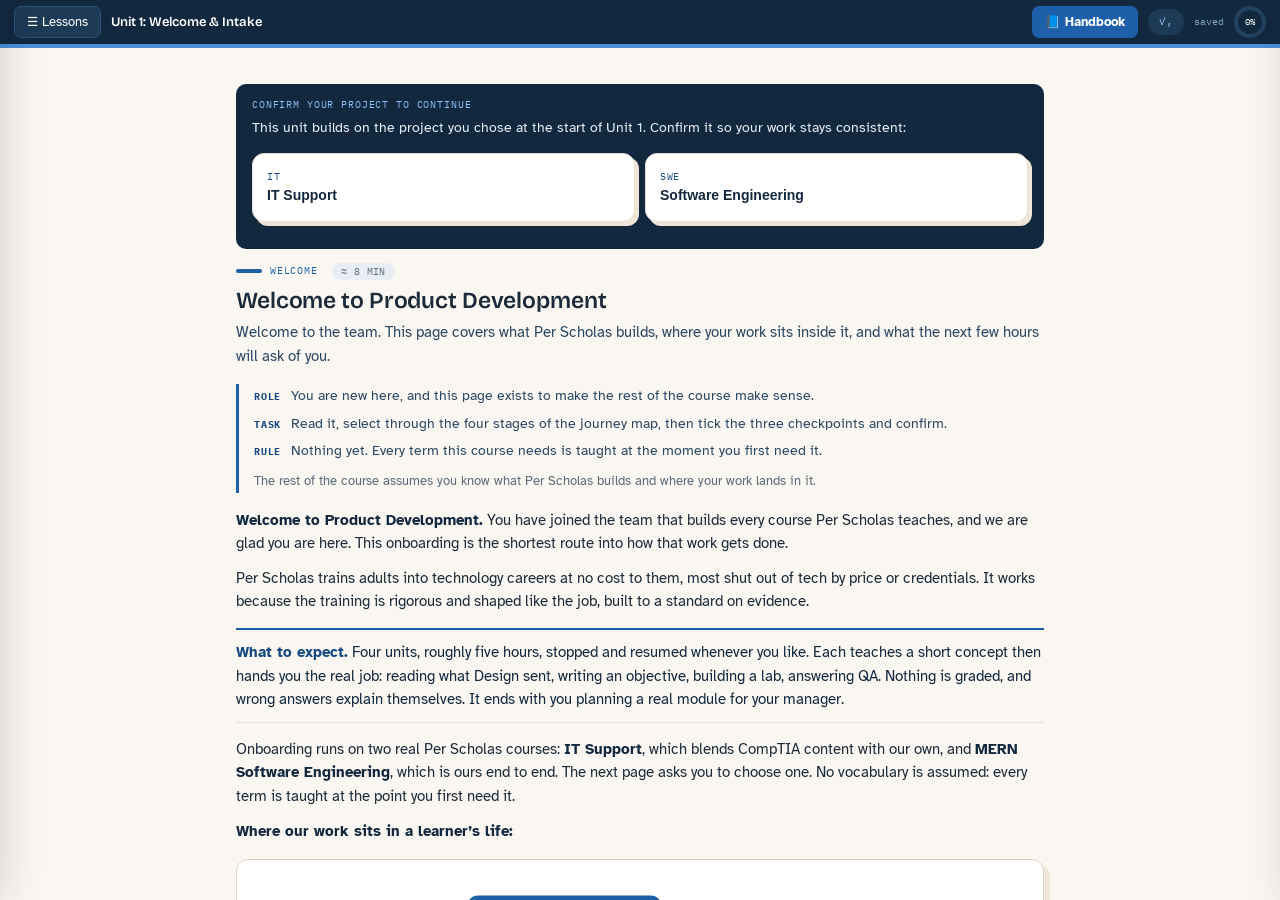
==== commit 348831a0: "recomp and bugs" ====
--- a/unit1.html
+++ b/unit1.html
@@ -3,431 +3,20 @@
 <head>
 <meta charset="UTF-8">
 <meta name="viewport" content="width=device-width, initial-scale=1.0">
-<title>Unit 1: Welcome, Portfolio & Readiness · Per Scholas</title>
+<title>Unit 1: Welcome & Intake · Per Scholas</title>
 <script src="storage.js"></script>
 <script src="guide.js"></script>
 <link rel="preconnect" href="https://fonts.googleapis.com">
 <link rel="preconnect" href="https://fonts.gstatic.com" crossorigin>
 <link href="https://fonts.googleapis.com/css2?family=Bricolage+Grotesque:opsz,wght@12..96,500;12..96,600;12..96,700&family=Atkinson+Hyperlegible:ital,wght@0,400;0,700;1,400&family=IBM+Plex+Mono:wght@400;500&display=swap" rel="stylesheet">
-<style>
-  :root{
-    --ink:#12283f; --ink2:#2a4763;
-    --indigo:#1d5fa8; --indigo-d:#164a85; --indigo-bg:#e3edf8;
-    --paper:#faf7f2; --card:#fff; --line:#e8e1d6; --line2:#f3eee6;
-    --text:#1c2b3a; --muted:#5b6b7a; --faint:#8fa0ae;
-    --ok:#1f9d76; --ok-bg:#e7f4ee; --bad:#cf4747; --bad-bg:#fbe9e9;
-    --gold:#7d8ea1; --gold-bg:#e9eef4;
-    --disp:'Bricolage Grotesque',system-ui,sans-serif; --sans:'Atkinson Hyperlegible',system-ui,sans-serif; --mono:'IBM Plex Mono',monospace;
-  }
-  *{box-sizing:border-box;margin:0;padding:0}
-  html,body{height:100%}
-  body{background:var(--paper);color:var(--text);font-family:var(--sans);font-size:14.5px;line-height:1.6;-webkit-font-smoothing:antialiased;overflow:hidden}
-  .app{display:flex;flex-direction:column;height:100%}
-
-  /* compact header — every pixel of height matters inside the Canvas iframe */
-  .topbar{background:var(--ink);color:#fff;padding:0 14px;height:48px;display:flex;align-items:center;justify-content:space-between;gap:10px;flex:none}
-  .t-l{display:flex;align-items:center;gap:10px;min-width:0}
-  .menu-btn,.guide-btn{font-family:var(--sans);font-size:12.5px;font-weight:500;color:#fff;background:#1d3a56;border:1px solid #2c517a;border-radius:7px;padding:7px 12px;cursor:pointer;white-space:nowrap}
-  .menu-btn:hover,.guide-btn:hover{background:#27496e}
-  .title{font-family:var(--disp);font-weight:600;font-size:13px;white-space:nowrap;overflow:hidden;text-overflow:ellipsis}
-  .t-r{display:flex;align-items:center;gap:10px;flex:none}
-  .save-dot{font-family:var(--mono);font-size:9.5px;color:#7fa3c4}
-  .ring{--p:0;width:32px;height:32px;border-radius:50%;background:conic-gradient(var(--indigo) calc(var(--p)*1%), #23425f 0);display:flex;align-items:center;justify-content:center;flex:none}
-  .ring i{width:24px;height:24px;border-radius:50%;background:var(--ink);display:flex;align-items:center;justify-content:center;font-family:var(--mono);font-size:8.5px;font-style:normal}
-
-  /* scrolling content area */
-  main{flex:1;overflow-y:auto;overscroll-behavior:contain}
-  .content{max-width:860px;margin:0 auto;padding:22px 26px 70px}
-  .crumb{font-family:var(--mono);font-size:10px;letter-spacing:.08em;text-transform:uppercase;color:var(--indigo);margin-bottom:7px}
-  h1{font-family:var(--disp);font-weight:600;font-size:23px;line-height:1.18;letter-spacing:-.015em;margin-bottom:6px}
-  .lead{font-size:15px;color:var(--ink2);margin-bottom:16px}
-  .content p{margin-bottom:12px}
-  .content p.tight{margin-bottom:5px}
-  strong{font-weight:600;color:var(--ink)}
-  .mono{font-family:var(--mono);font-size:12px;background:#eeeef6;padding:1px 6px;border-radius:4px}
-  .glink{color:var(--indigo);font-weight:500;cursor:pointer;border-bottom:1.5px dashed #b9baf0}
-
-  /* coach bar — beginners always know what to do */
-  .coach{display:flex;gap:11px;background:var(--indigo-bg);border:1px solid #d8d9f5;border-radius:11px;padding:12px 15px;margin:16px 0 14px;align-items:flex-start}
-  .coach .cface{font-size:19px;flex:none;line-height:1.2}
-  .coach .ct{font-size:13.5px;color:var(--ink2)}
-  .coach .ct b{color:var(--indigo-d);font-weight:600}
-  .hint-btn{font-size:12px;color:var(--indigo);background:none;border:1.5px solid #c9caf1;border-radius:7px;padding:5px 11px;cursor:pointer;margin-left:auto;flex:none}
-  .hint{display:none;background:#eaf2fb;border-radius:9px;padding:10px 14px;font-size:13px;color:#35577d;margin:-4px 0 14px}
-  .hint.show{display:block}
-
-  .box{border-radius:10px;padding:13px 16px;margin:14px 0;font-size:13.5px}
-  .box .bh{font-family:var(--mono);font-size:9.5px;letter-spacing:.09em;text-transform:uppercase;margin-bottom:5px;display:block}
-  .box.rule{background:#12283f;color:#e8f0f9} .box.rule .bh{color:#8fc1f7}
-  .box.info{background:var(--indigo-bg)} .box.info .bh{color:var(--indigo-d)}
-
-  .fb{border-radius:9px;padding:11px 14px;margin-top:12px;font-size:13.5px;display:none}
-  .fb.show{display:block}
-  .fb.good{background:var(--ok-bg);color:#186b52}
-  .fb.bad{background:var(--bad-bg);color:#9a2f2f}
-  .act-btn{font-family:var(--sans);font-size:13.5px;font-weight:500;background:var(--indigo);color:#fff;border:none;border-radius:9px;padding:10px 19px;cursor:pointer;margin-top:12px}
-  .act-btn:hover{background:var(--indigo-d)}
-  .act-btn:disabled{background:#a9c6e8;cursor:default}
-  .act-btn.ghost{background:none;color:var(--indigo);border:1.5px solid var(--line)}
-
-  /* ============ STORY (pipeline walk) ============ */
-  .pipe{display:flex;align-items:center;gap:0;margin:6px 0 16px;flex-wrap:wrap}
-  .pnode{width:26px;height:26px;border-radius:50%;background:#fff;border:2px solid var(--line);display:flex;align-items:center;justify-content:center;font-family:var(--mono);font-size:10.5px;color:var(--faint);flex:none}
-  .pnode.done{background:var(--ok);border-color:var(--ok);color:#fff}
-  .pnode.here{border-color:var(--indigo);color:var(--indigo);box-shadow:0 0 0 3px var(--indigo-bg)}
-  .pseg{height:2px;width:22px;background:var(--line);flex:none}
-  .pseg.done{background:var(--ok)}
-  .scene{background:var(--card);border:1px solid var(--line);border-radius:12px;padding:17px 19px}
-  .scene .sc-tag{font-family:var(--mono);font-size:9.5px;letter-spacing:.08em;text-transform:uppercase;color:var(--faint);margin-bottom:7px}
-  .scene .sc-text{font-size:14.5px;margin-bottom:13px}
-  .choice{display:block;width:100%;text-align:left;border:1.5px solid var(--line);background:#fff;border-radius:9px;padding:11px 14px;margin-bottom:8px;cursor:pointer;font-family:var(--sans);font-size:13.5px;color:var(--text)}
-  .choice:hover{border-color:#a9c6e8}
-  .choice.no{border-color:var(--bad);background:var(--bad-bg);cursor:default}
-  .choice.yes{border-color:var(--ok);background:var(--ok-bg)}
-  .sc-fb{font-size:13px;border-radius:8px;padding:10px 13px;margin-top:4px;display:none}
-  .sc-fb.show{display:block}
-  .sc-fb.good{background:var(--ok-bg);color:#186b52}
-  .sc-fb.bad{background:var(--bad-bg);color:#9a2f2f}
-
-  /* ============ TRIAGE (inbox) ============ */
-  .inbox{display:grid;grid-template-columns:1fr;gap:10px}
-  .mail{background:var(--card);border:1px solid var(--line);border-radius:11px;padding:14px 16px}
-  .mail .mh{display:flex;justify-content:space-between;gap:10px;margin-bottom:4px}
-  .mail .from{font-weight:600;font-size:13px}
-  .mail .mtag{font-family:var(--mono);font-size:9.5px;color:var(--faint);text-transform:uppercase;letter-spacing:.06em}
-  .mail .subj{font-size:13.5px;color:var(--ink2);margin-bottom:6px}
-  .mail .body{font-size:13px;color:var(--muted);margin-bottom:11px}
-  .stamps{display:flex;gap:7px;flex-wrap:wrap}
-  .stamps button{font-size:12px;border:1.5px solid var(--line);background:#fff;border-radius:7px;padding:7px 13px;cursor:pointer;font-family:var(--sans)}
-  .stamps button:hover{border-color:var(--indigo);color:var(--indigo)}
-  .mail.correct{border-color:var(--ok);background:var(--ok-bg)}
-  .mail.wrong{border-color:var(--bad);background:var(--bad-bg)}
-  .mail .verdict{font-size:12.5px;margin-top:9px;display:none}
-  .mail.graded .verdict{display:block}
-  .mail.correct .verdict{color:#186b52}
-  .mail.wrong .verdict{color:#9a2f2f}
-  .mail.pending{opacity:.35;pointer-events:none}
-
-  /* ============ REPO BUILDER ============ */
-  .repo-wrap{display:grid;grid-template-columns:1fr 1fr;gap:14px;margin-top:4px}
-  .goals{background:var(--card);border:1px solid var(--line);border-radius:11px;padding:14px 16px}
-  .goals h4,.tree h4{font-family:var(--mono);font-size:10px;letter-spacing:.09em;text-transform:uppercase;color:var(--faint);margin-bottom:10px}
-  .goal{display:flex;gap:9px;align-items:flex-start;padding:6px 0;font-size:13px}
-  .goal .gk{width:15px;height:15px;border:1.5px solid var(--line);border-radius:4px;flex:none;margin-top:2px;display:flex;align-items:center;justify-content:center;font-size:9px;color:#fff}
-  .goal.done .gk{background:var(--ok);border-color:var(--ok)}
-  .goal.done span{color:var(--muted);text-decoration:line-through}
-  .tree{background:var(--ink);border-radius:11px;padding:14px 16px;color:#e9eaf8}
-  .tree h4{color:#9fc0da}
-  .tnode{font-family:var(--mono);font-size:12px;line-height:1.9;white-space:nowrap;overflow:hidden;text-overflow:ellipsis}
-  .tnode .tf{color:#7fa3c4}
-  .tnode .new{color:#7fe0c0}
-  .mkfile{display:flex;gap:8px;margin-top:12px}
-  .mkfile input{flex:1;border:1.5px solid var(--line);border-radius:9px;padding:10px 13px;font-family:var(--mono);font-size:13px}
-  .mkfile input:focus{outline:none;border-color:var(--indigo)}
-  .mkfile button{font-size:13px;font-weight:500;background:var(--indigo);color:#fff;border:none;border-radius:9px;padding:0 16px;cursor:pointer}
-  .mk-msg{font-size:12.5px;margin-top:7px;min-height:18px}
-  .mk-msg.err{color:var(--bad)} .mk-msg.okc{color:var(--ok)}
-
-  /* ============ DAY DESIGNER ============ */
-  .day-wrap{display:grid;grid-template-columns:220px 1fr;gap:14px}
-  .palette{background:var(--card);border:1px solid var(--line);border-radius:11px;padding:12px}
-  .palette h4,.sched h4{font-family:var(--mono);font-size:10px;letter-spacing:.09em;text-transform:uppercase;color:var(--faint);margin-bottom:9px}
-  .pal-item{border:1.5px solid var(--line);border-radius:8px;padding:8px 10px;margin-bottom:7px;font-size:12.5px;cursor:pointer;background:#fff}
-  .pal-item:hover{border-color:var(--indigo)}
-  .pal-item small{display:block;font-family:var(--mono);font-size:10px;color:var(--faint)}
-  .pal-item.pas small{color:var(--gold)}
-  .sched{background:var(--card);border:1px solid var(--line);border-radius:11px;padding:12px;min-height:180px}
-  .slot{display:flex;justify-content:space-between;align-items:center;border:1.5px solid var(--line2);background:var(--paper);border-radius:8px;padding:8px 11px;margin-bottom:6px;font-size:12.5px}
-  .slot small{font-family:var(--mono);font-size:10px;color:var(--faint)}
-  .slot .rm{border:none;background:none;color:var(--bad);cursor:pointer;font-size:15px;line-height:1}
-  .slot.pas{background:#e9eef4;border-color:#d6dde6}
-  .day-meters{margin-top:12px}
-  .meter-bar{height:20px;background:var(--line2);border-radius:6px;overflow:hidden;position:relative}
-  .meter-fill{height:100%;background:var(--indigo);width:0;transition:width .2s;display:flex;align-items:center;justify-content:flex-end;color:#fff;font-family:var(--mono);font-size:10.5px;padding-right:7px}
-  .meter-t{position:absolute;top:-3px;bottom:-3px;width:2.5px;background:var(--ink);left:75%}
-  .meter-lbl{font-size:11.5px;color:var(--muted);margin-top:4px;display:flex;justify-content:space-between}
-  .reqs{display:flex;gap:7px;flex-wrap:wrap;margin-top:9px}
-  .req{font-family:var(--mono);font-size:10.5px;border:1.5px solid var(--line);border-radius:14px;padding:3px 10px;color:var(--faint)}
-  .req.met{border-color:var(--ok);color:var(--ok)}
-
-  /* ============ FIX-IT EDITOR ============ */
-  .doc{background:var(--card);border:1px solid var(--line);border-radius:12px;padding:17px 19px;font-size:14.5px;line-height:1.95}
-  .sent{cursor:pointer;border-radius:4px;padding:1px 2px}
-  .sent:hover{background:#eeeef6}
-  .sent.fixed{background:var(--ok-bg);box-shadow:inset 0 -2px 0 var(--ok);cursor:default}
-  .sent.active{background:var(--gold-bg);box-shadow:inset 0 -2px 0 var(--gold)}
-  .fixpanel{background:var(--card);border:1.5px solid var(--indigo);border-radius:11px;padding:14px 16px;margin-top:12px;display:none}
-  .fixpanel.show{display:block}
-  .fixpanel .fq{font-size:13px;color:var(--ink2);margin-bottom:10px}
-  .fixopt{display:block;width:100%;text-align:left;border:1.5px solid var(--line);background:#fff;border-radius:8px;padding:10px 13px;margin-bottom:7px;cursor:pointer;font-family:var(--sans);font-size:13px}
-  .fixopt:hover{border-color:#a9c6e8}
-  .fix-msg{font-size:12.5px;margin-top:4px;min-height:16px}
-  .fix-msg.err{color:var(--bad)} .fix-msg.okc{color:var(--ok)}
-  .fix-count{font-family:var(--mono);font-size:11px;color:var(--faint);margin-top:8px}
-
-  /* ============ QA DESK ============ */
-  .dossier{background:var(--card);border:1px solid var(--line);border-radius:12px;overflow:hidden;margin-bottom:14px}
-  .dossier .dh{background:var(--paper);border-bottom:1px solid var(--line);padding:10px 15px;display:flex;justify-content:space-between;font-family:var(--mono);font-size:11px;color:var(--muted)}
-  .dossier .db{padding:14px 16px;font-size:13.5px;color:var(--ink2);font-style:italic}
-  .rb-dim{border:1.5px solid var(--line);border-radius:10px;padding:12px 14px;margin-bottom:10px;background:#fff}
-  .rb-dim .rt{font-weight:600;font-size:13.5px;margin-bottom:8px}
-  .rb-scale{display:flex;gap:6px}
-  .rb-scale button{flex:1;font-family:var(--mono);font-size:12.5px;border:1.5px solid var(--line);background:#fff;border-radius:8px;padding:8px 0;cursor:pointer}
-  .rb-scale button.pick{background:var(--indigo);color:#fff;border-color:var(--indigo)}
-  .rb-dim.correct{border-color:var(--ok)} .rb-dim.wrong{border-color:var(--bad)}
-  .rb-why{font-size:12px;color:var(--muted);margin-top:8px;display:none}
-  .rb-dim.graded .rb-why{display:block}
-
-  /* misc */
-  textarea{width:100%;border:1.5px solid var(--line);border-radius:9px;padding:11px 13px;font-family:var(--sans);font-size:13.5px;resize:vertical;min-height:74px;line-height:1.5}
-  textarea:focus{outline:none;border-color:var(--indigo)}
-  .checklist label{display:flex;gap:10px;align-items:flex-start;padding:6px 0;font-size:14px;cursor:pointer}
-  .checklist input{width:16px;height:16px;margin-top:3px;accent-color:var(--indigo);flex:none}
-  .prompt{background:var(--ink);border-radius:11px;margin:14px 0;overflow:hidden}
-  .prompt-h{display:flex;justify-content:space-between;align-items:center;padding:9px 13px;border-bottom:1px solid #23425f}
-  .prompt-h .pl{font-family:var(--mono);font-size:10px;letter-spacing:.05em;text-transform:uppercase;color:#9fc0da}
-  .copy{font-size:11.5px;color:#dbe8f3;background:#1d3a56;border:none;border-radius:6px;padding:5px 11px;cursor:pointer}
-  .copy.ok{background:var(--ok)}
-  .prompt pre{padding:13px;color:#e9eaf8;font-family:var(--mono);font-size:11.5px;line-height:1.6;white-space:pre-wrap}
-  .prompt pre .v{color:#8fc1f7}
-  .nav-btns{display:flex;justify-content:space-between;gap:12px;margin-top:26px;padding-top:16px;border-top:1px solid var(--line)}
-  .btn{font-size:13.5px;padding:11px 20px;border-radius:9px;cursor:pointer;border:1.5px solid var(--line);background:var(--card);color:var(--ink2)}
-  .btn.primary{background:var(--indigo);color:#fff;border-color:var(--indigo);font-weight:500}
-  .btn.primary:hover{background:var(--indigo-d)}
-  .btn:disabled{opacity:.45;cursor:default}
-  .locknote{font-size:12px;color:var(--gold);margin-top:8px;text-align:right}
-
-  /* diagrams, animations, meta design-notes */
-  .diag{margin:16px 0;background:var(--card);border:1px solid var(--line);border-radius:12px;padding:14px}
-  .diag svg{width:100%;height:auto;display:block}
-  .diag .cap{font-size:11.5px;color:var(--muted);margin-top:8px;text-align:center;font-family:var(--mono)}
-  .diag .draw{stroke-dasharray:660;stroke-dashoffset:660;animation:drawline 1.6s .2s ease forwards}
-  .fdu{opacity:0;animation:fadeup .55s ease forwards}
-  @keyframes drawline{to{stroke-dashoffset:0}}
-  @keyframes fadeup{from{opacity:0;transform:translateY(7px)}to{opacity:1;transform:none}}
-  .meta{display:flex;gap:10px;background:#eef4fb;border:1.5px dashed #b7cfe8;border-radius:10px;padding:11px 14px;margin:14px 0;font-size:13px;color:#2a4763;align-items:flex-start}
-  .meta .mi{flex:none;font-size:15px}
-  .meta b{color:#164a85}
-  .obj{list-style:none;margin:10px 0 4px}
-  .obj li{padding:4px 0 4px 26px;position:relative;font-size:14px}
-  .obj li::before{content:"◆";position:absolute;left:4px;color:var(--indigo);font-size:11px;top:7px}
-  .swatch{display:inline-flex;align-items:center;gap:7px;border-radius:8px;padding:9px 14px;font-size:13px;margin:4px 6px 4px 0}
-  @media (prefers-reduced-motion:reduce){.diag .draw{animation:none;stroke-dashoffset:0}.fdu{animation:none;opacity:1}}
-  .hot{cursor:pointer;outline:none}
-  .hot:hover{opacity:.82}
-  .hot:focus-visible{opacity:.9}
-  /* WCAG 2.4.7 Focus Visible — clear indicator on every interactive control */
-  .hot:focus-visible,.choice:focus-visible,.tcard:focus-visible,.act-btn:focus-visible,
-  .sbucket:focus-visible,.hint-btn:focus-visible,.menu-btn:focus-visible,.guide-btn:focus-visible,
-  button:focus-visible,a:focus-visible,[role="button"]:focus-visible,[tabindex]:focus-visible{
-    outline:3px solid #0078c0 !important;outline-offset:2px !important;border-radius:6px;
-  }
-  /* SVG pipeline nodes: draw a focus ring around the circle */
-  .fdu:focus-visible circle{stroke:#0078c0;stroke-width:4}
-  .fdu:focus-visible{outline:none}
-  .hot.sel rect,.hot.sel circle{stroke:#0d2b4a !important;stroke-width:3.5 !important}
-  .dcap{margin-top:10px;font-size:12.5px;background:var(--paper);border-radius:8px;padding:9px 12px;color:var(--ink2);line-height:1.5}
-  .dcap b{color:var(--indigo-d)}
-  .pcards{display:flex;flex-wrap:wrap;gap:8px;margin:12px 0 4px}
-  .pcard{border:1.5px solid var(--line);background:var(--card);border-radius:10px;padding:9px 14px;font-size:13px;font-weight:500;color:var(--ink2)}
-  .pcard.hot.sel{border-color:#0d2b4a;box-shadow:0 0 0 2px #c9d9ec}
-  span.swatch.hot.sel{box-shadow:0 0 0 2.5px #0d2b4a}
-  .scorechip{font-family:var(--mono);font-size:11px;color:#8fc1f7;background:#1d3a56;border-radius:14px;padding:4px 11px;white-space:nowrap}
-  .result{border-radius:9px;padding:11px 14px;margin-top:10px;font-size:13.5px;font-weight:500;display:flex;gap:9px;align-items:center}
-  .result .star{font-size:15px}
-  .result.full{background:var(--ok-bg);color:#186b52}
-  .result.part{background:#e9eef4;color:#35577d}
-  .result.low{background:var(--bad-bg);color:#9a2f2f}
-  .stamps button.st-ok{border-color:var(--ok) !important;color:var(--ok) !important;font-weight:600}
-  .stamps button.st-no{border-color:var(--bad) !important;color:var(--bad) !important;text-decoration:line-through}
-  /* per-day accents: each day is a chapter with its own shade of blue */
-  body{--accent-lt:#4a90d9}
-  body[data-day="2"]{--indigo:#0f7490;--indigo-d:#0b5a70;--indigo-bg:#e0f1f5;--accent-lt:#3aa7c4}
-  body[data-day="3"]{--indigo:#4054b2;--indigo-d:#32418c;--indigo-bg:#e7eaf9;--accent-lt:#7c8ce0}
-  body[data-day="4"]{--indigo:#35618c;--indigo-d:#274a6b;--indigo-bg:#e6edf5;--accent-lt:#6f97bd}
-  .pullquote{border-left:5px solid var(--indigo);background:var(--indigo-bg);border-radius:6px 12px 12px 6px;padding:16px 19px;margin:18px 0}
-  .pullquote .pq{font-family:var(--disp);font-size:16.5px;line-height:1.45;font-weight:600;color:var(--ink)}
-  .pullquote .pa{font-family:var(--mono);font-size:11px;color:var(--muted);margin-top:8px}
-  .media-row{display:flex;gap:10px;flex-wrap:wrap;margin:14px 0}
-  .media-card{display:flex;gap:11px;align-items:flex-start;background:#12283f;color:#e8f0f9;border-radius:11px;padding:12px 14px;flex:1 1 250px;text-decoration:none;box-shadow:4px 4px 0 #dbe2e9;transition:transform .12s}
-  .media-card:hover{transform:translate(-1px,-1px)}
-  .mc-ic{width:30px;height:30px;border-radius:8px;background:var(--indigo);color:#fff;display:flex;align-items:center;justify-content:center;font-size:13px;flex:none}
-  .mc-t{display:block;font-weight:700;font-size:13.5px;line-height:1.3;color:#fff}
-  .mc-m{display:block;font-size:11.5px;color:#9fc0da;margin-top:3px;line-height:1.4}
-  /* scenario ticket — every simulation arrives as an assignment */
-  .brief{background:#fff;border:1.5px solid var(--line);border-left:5px solid var(--ink);border-radius:6px 12px 12px 6px;padding:12px 16px;margin:16px 0 4px;box-shadow:4px 4px 0 #efe8dc}
-  .brief .bh2{font-family:var(--mono);font-size:9.5px;letter-spacing:.1em;text-transform:uppercase;color:var(--faint);margin-bottom:6px}
-  .brief .bfrom{font-size:12px;color:var(--muted);margin-bottom:2px}
-  .brief .bfrom b{color:var(--ink)}
-  .brief .btext{font-size:13.5px;color:var(--ink2);margin-top:6px}
-  /* embedded video with a watch task */
-  .video{position:relative;padding-top:56.25%;border-radius:12px;overflow:hidden;border:1.5px solid #ddd2c2;box-shadow:6px 6px 0 #efe6d7;margin:14px 0 8px;background:#12283f}
-  .video iframe{position:absolute;inset:0;width:100%;height:100%;border:0}
-  .vidcap{font-size:13px;color:var(--ink2);background:var(--indigo-bg);border-radius:9px;padding:10px 13px;margin-bottom:14px}
-  .vidcap a{color:var(--indigo);font-weight:700}
-  /* drag & drop sorter */
-  .sort-pool{display:flex;flex-wrap:wrap;gap:8px;margin:12px 0}
-  .scard{border:1.5px solid var(--indigo);background:#fff;border-radius:9px;padding:8px 13px;font-size:13px;font-weight:500;cursor:grab;box-shadow:3px 3px 0 #e4ebf3;user-select:none}
-  .scard:active{cursor:grabbing}
-  .scard.sel{outline:2.5px solid #0d2b4a;outline-offset:1px}
-  .sbuckets{display:grid;grid-template-columns:repeat(3,1fr);gap:10px}
-  .sbucket{background:var(--card);border:1.8px dashed var(--line);border-radius:11px;padding:10px;min-height:78px}
-  .sbucket h5{font-family:var(--mono);font-size:10px;letter-spacing:.07em;text-transform:uppercase;color:var(--faint);margin:0 0 4px}
-  .sbucket.over{border-color:var(--indigo);background:var(--indigo-bg)}
-  .sbucket.no{border-color:var(--bad);background:var(--bad-bg)}
-  .sbucket .placed{display:block;font-size:12px;background:var(--ok-bg);color:#186b52;border-radius:7px;padding:5px 9px;margin-top:6px}
-  .pal-item{cursor:grab}
-  @media(max-width:720px){.sbuckets{grid-template-columns:1fr 1fr}}
-  /* new-terms legend: define before use */
-  .terms{background:var(--card);border:1.5px solid var(--line);border-radius:11px;padding:12px 16px;margin:14px 0}
-  .terms .th{font-family:var(--mono);font-size:9.5px;letter-spacing:.09em;text-transform:uppercase;color:var(--faint);margin-bottom:8px}
-  .terms dl{display:grid;grid-template-columns:auto 1fr;gap:5px 14px;font-size:13px;margin:0}
-  .terms dt{font-weight:700;color:var(--indigo-d);font-family:var(--mono);font-size:12px;white-space:nowrap}
-  .terms dd{margin:0;color:var(--ink2)}
-  .stamps button.pick{background:var(--indigo);color:#fff;border-color:var(--indigo)}
-  /* worked example — the "I do" of gradual release */
-  .demo{border:1.8px dashed var(--indigo);background:var(--card);border-radius:12px;padding:14px 17px;margin:14px 0}
-  .demo .dh3{display:flex;justify-content:space-between;align-items:center;margin-bottom:9px;gap:10px}
-  .demo .dt{font-family:var(--mono);font-size:10px;letter-spacing:.09em;text-transform:uppercase;color:var(--indigo-d);font-weight:700}
-  .demo .dskip{font-size:11.5px;color:var(--muted);background:none;border:none;cursor:pointer;text-decoration:underline;white-space:nowrap}
-  .demo .deg{background:var(--paper);border-radius:9px;padding:10px 13px;font-size:13.5px;margin-bottom:10px;border:1px solid var(--line2)}
-  .demo .dstep{display:flex;gap:9px;font-size:13.5px;margin-bottom:9px;animation:fadeup .3s ease both;line-height:1.55}
-  .demo .dnum{flex:none;width:20px;height:20px;border-radius:50%;background:var(--indigo);color:#fff;font-size:11px;display:flex;align-items:center;justify-content:center;font-weight:700;margin-top:2px}
-  .demo-re{font-size:12px;color:var(--indigo);background:none;border:none;cursor:pointer;text-decoration:underline;margin:4px 0 10px;padding:0;font-family:var(--sans)}
-  /* v3: context frame */
-  .cframe{background:var(--card);border:1.5px solid var(--line);border-radius:12px;padding:6px 16px;margin:16px 0}
-  .cf-row{display:grid;grid-template-columns:150px 1fr;gap:12px;padding:9px 0;border-bottom:1px solid var(--line2)}
-  .cf-row:last-child{border-bottom:none}
-  .cf-k{font-family:var(--mono);font-size:9.5px;letter-spacing:.07em;text-transform:uppercase;color:var(--indigo-d);font-weight:700;padding-top:2px}
-  .cf-v{font-size:13.5px;color:var(--ink2);line-height:1.5}
-  @media(max-width:640px){.cf-row{grid-template-columns:1fr;gap:2px}}
-  /* v3: transition/handoff */
-  .ctrans{background:var(--indigo-bg);border-left:5px solid var(--indigo);border-radius:6px 12px 12px 6px;padding:12px 16px;margin:16px 0}
-  .ct-h{font-family:var(--mono);font-size:10px;letter-spacing:.08em;text-transform:uppercase;color:var(--indigo-d);font-weight:700;display:block;margin-bottom:5px}
-  .ctrans div{font-size:13.5px;color:var(--ink2);line-height:1.5}
-  /* v3: project dashboard */
-  .dash{background:#12283f;border-radius:12px;padding:16px 18px;margin:14px 0;color:#e8f0f9}
-  .dash h4{font-family:var(--disp);margin:0 0 10px;font-size:15px;color:#fff}
-  .dash-cases{display:flex;gap:8px;flex-wrap:wrap;margin-bottom:12px}
-  .dcase{flex:1 1 150px;background:#1a344d;border-radius:9px;padding:10px 12px;border:1.5px solid #24425f}
-  .dcase{background:#1a344d;border:1.5px solid #24425f}
-  .dcase.pri{border-color:#8fc1f7;box-shadow:0 0 0 1px #8fc1f7}
-  .dcase .dcn{font-size:9px;font-family:var(--mono);letter-spacing:.06em;color:#8fc1f7;text-transform:uppercase}
-  .dcase .dcp{font-size:12px;font-weight:600;color:#fff;margin:3px 0 4px;line-height:1.3}
-  .dcase .dcs{font-size:10.5px;color:#9fc0da}
-  .dash-mem{border-top:1px solid #24425f;padding-top:10px;margin-top:4px}
-  .dash-mem .dm-t{font-size:9.5px;font-family:var(--mono);letter-spacing:.06em;color:#8fc1f7;text-transform:uppercase;margin-bottom:6px}
-  .dash-mem ul{margin:0;padding-left:16px;font-size:12px;color:#cfe0ee;line-height:1.6}
-  /* v3: track picker */
-  .track-pick{display:flex;gap:10px;flex-wrap:wrap;margin:14px 0}
-  .tcard{flex:1 1 200px;text-align:left;background:#fff;border:1.8px solid var(--line);border-radius:12px;padding:14px;cursor:pointer;transition:transform .1s;box-shadow:4px 4px 0 #efe6d7}
-  .tcard:not(.sel):hover{transform:translate(-1px,-1px);border-color:var(--indigo)}
-.tcard.sel{cursor:default}
-  .tcard.sel{border-color:var(--indigo);box-shadow:0 0 0 2px var(--indigo),4px 4px 0 #efe6d7}
-  .tcard .tcd{font-family:var(--mono);font-size:9.5px;letter-spacing:.06em;text-transform:uppercase;color:var(--indigo-d)}
-  .tcard .tcp{font-weight:700;font-size:14px;margin:4px 0;color:var(--ink)}
-  .tcard .tcr{font-size:12px;color:var(--muted)}
-  .portfolio-badge{display:inline-block;font-family:var(--mono);font-size:9px;letter-spacing:.07em;text-transform:uppercase;background:#3f88c5;color:#fff;border-radius:9px;padding:2px 9px;margin-bottom:8px}
-  .primary-badge{display:inline-block;font-family:var(--mono);font-size:9px;letter-spacing:.07em;text-transform:uppercase;background:var(--indigo);color:#fff;border-radius:9px;padding:2px 9px;margin-bottom:8px}
-  .mtbl{width:100%;border-collapse:collapse;margin:14px 0;font-size:13.5px}
-  .mtbl th{text-align:left;background:#eef3f8;color:#12283f;padding:8px 12px;border:1px solid var(--line);font-size:12px;letter-spacing:.02em}
-  .mtbl td{padding:9px 12px;border:1px solid var(--line);vertical-align:top;color:var(--ink2);line-height:1.5}
-  .mtbl td:first-child{width:150px;color:var(--ink)}
-  .mnote{font-size:11px;color:var(--muted);font-family:var(--mono)}
-  .pcards-v{display:grid;grid-template-columns:1fr 1fr;gap:10px;margin:14px 0}
-  .pcard-v{background:#fff;border:1.5px solid var(--line);border-left:4px solid var(--indigo);border-radius:10px;padding:12px 14px}
-  .pcard-h{font-weight:700;font-size:13.5px;color:var(--ink);margin-bottom:4px}
-  .pcard-b{font-size:12.5px;color:var(--ink2);line-height:1.5}
-  @media(max-width:640px){.pcards-v{grid-template-columns:1fr}}
-  /* lesson drawer (left) */
-  .ld-scrim{position:fixed;inset:0;background:rgba(27,29,58,.45);z-index:40;display:none}
-  .ld-scrim.open{display:block}
-  .ld{position:fixed;top:0;left:-330px;width:min(320px,88vw);height:100%;background:#fff;z-index:50;box-shadow:12px 0 40px rgba(27,29,58,.18);transition:left .22s ease;display:flex;flex-direction:column}
-  .ld.open{left:0}
-  .ld-head{padding:14px 18px;border-bottom:1px solid var(--line);font-family:var(--disp);font-weight:600;font-size:14px;display:flex;justify-content:space-between;align-items:center}
-  .ld-body{overflow-y:auto;padding:10px 10px 40px}
-  .mod-title{font-family:var(--mono);font-size:9.5px;letter-spacing:.1em;text-transform:uppercase;color:var(--faint);padding:11px 10px 5px}
-  .lnav a{display:flex;gap:9px;align-items:flex-start;padding:8px 10px;border-radius:8px;cursor:pointer;font-size:13px;color:var(--ink2);line-height:1.35}
-  .lnav a:hover{background:var(--paper)}
-  .lnav a.on{background:var(--indigo);color:#fff}
-  .lnav a.locked{color:var(--faint);cursor:not-allowed}
-  .dot{width:15px;height:15px;border-radius:50%;border:1.6px solid var(--line);flex:none;margin-top:1px;display:flex;align-items:center;justify-content:center;font-size:8.5px;color:#fff}
-  .dot.done{background:var(--ok);border-color:var(--ok)}
-  .lnav a.on .dot.done{background:#fff;color:var(--ok);border-color:#fff}
-  .x-btn{background:none;border:none;font-size:20px;color:var(--faint);cursor:pointer;line-height:1}
-
-  /* guide drawer (right) */
-  .gd-scrim{position:fixed;inset:0;background:rgba(27,29,58,.45);z-index:40;display:none}
-  .gd-scrim.open{display:block}
-  .gd{position:fixed;top:0;right:-620px;width:min(600px,94vw);height:100%;background:#fff;z-index:50;box-shadow:-12px 0 40px rgba(27,29,58,.18);transition:right .22s ease;display:flex;flex-direction:column}
-  .gd.open{right:0}
-  .gd-head{padding:13px 18px;border-bottom:1px solid var(--line);display:flex;justify-content:space-between;align-items:center;background:var(--ink);color:#fff}
-  .gd-head .gt{font-family:var(--disp);font-weight:600;font-size:14px}
-  .gd-head .gt small{display:block;font-family:var(--mono);font-size:8.5px;color:#9fc0da;letter-spacing:.08em;text-transform:uppercase}
-  .gd-close{background:none;border:none;color:#cfe0ee;font-size:21px;cursor:pointer;line-height:1}
-  .gd-body{display:grid;grid-template-columns:180px 1fr;flex:1;min-height:0}
-  .gd-nav{border-right:1px solid var(--line);overflow-y:auto;padding:10px 7px}
-  .gd-nav a{display:flex;gap:8px;align-items:center;padding:7px 9px;border-radius:7px;font-size:12.5px;color:var(--ink2);cursor:pointer}
-  .gd-nav a:hover{background:var(--paper)}
-  .gd-nav a.on{background:var(--indigo-bg);color:var(--indigo-d);font-weight:500}
-  .gd-nav .gi{width:18px;text-align:center;color:var(--faint)}
-  .gd-content{overflow-y:auto;padding:18px 22px 50px}
-  .gd-content h2{font-family:var(--disp);font-weight:600;font-size:18px;margin-bottom:11px}
-  .gd-content p{margin-bottom:11px;font-size:13.5px}
-  .gd-content .tight{margin-bottom:5px}
-  .g-steps{padding-left:19px;margin-bottom:11px}
-  .g-steps li{margin-bottom:8px;font-size:13.5px}
-  .g-table{width:100%;border-collapse:collapse;margin:11px 0;font-size:12.5px}
-  .g-table th{text-align:left;font-family:var(--mono);font-size:10px;letter-spacing:.06em;text-transform:uppercase;color:var(--faint);padding:6px 8px;border-bottom:1.5px solid var(--line)}
-  .g-table td{padding:7px 8px;border-bottom:1px solid var(--line2);vertical-align:top}
-  .g-note{font-size:12px;color:var(--muted);background:var(--paper);border-radius:8px;padding:9px 12px;margin-top:11px}
-  .g-check{list-style:none;margin-bottom:11px}
-  .g-check li{padding:4px 0 4px 24px;position:relative;font-size:13.5px}
-  .g-check li::before{content:"✓";position:absolute;left:3px;color:var(--ok);font-weight:600}
-  .g-links{list-style:none}
-  .g-links li{padding:6px 0;border-bottom:1px solid var(--line2);font-size:13.5px}
-  .g-links a{color:var(--indigo);font-weight:500;text-decoration:none}
-  .g-links em{color:var(--gold);font-size:11.5px;font-style:normal;font-family:var(--mono)}
-  .g-prompt{background:var(--ink);border-radius:10px;margin:13px 0;overflow:hidden}
-  .g-ph{font-family:var(--mono);font-size:10px;letter-spacing:.05em;text-transform:uppercase;color:#9fc0da;padding:8px 12px;border-bottom:1px solid #23425f}
-  .g-prompt pre{padding:12px;color:#e9eaf8;font-family:var(--mono);font-size:11px;line-height:1.6;white-space:pre-wrap}
-
-  @media(max-width:720px){
-    .repo-wrap,.day-wrap{grid-template-columns:1fr}
-    .gd-body{grid-template-columns:1fr}
-    .gd-nav{display:flex;overflow-x:auto;border-right:none;border-bottom:1px solid var(--line)}
-    .content{padding:16px 14px 60px}
-    h1{font-size:20px}
-    .title{display:none}
-  }
-
-  /* ---- Per Scholas skin — paste official brand hexes into :root above ---- */
-  .topbar{border-bottom:4px solid var(--accent-lt)}
-  h1{letter-spacing:-.005em}
-  .crumb{display:flex;align-items:center;gap:8px}
-  .crumb::before{content:"";width:26px;height:4px;background:var(--indigo);border-radius:2px;flex:none}
-  .act,.diag{border:1.5px solid #ddd2c2;box-shadow:6px 6px 0 #efe6d7}
-  .scene,.mail{box-shadow:4px 4px 0 #f0e8db}
-  .act-btn,.btn.primary{box-shadow:3px 3px 0 rgba(18,40,63,.22);font-weight:700}
-  .act-btn:active,.btn.primary:active{transform:translate(2px,2px);box-shadow:1px 1px 0 rgba(18,40,63,.22)}
-  .choice,.pal-item,.pcard.hot{transition:transform .12s,box-shadow .12s}
-  .choice:hover,.pal-item:hover,.pcard.hot:hover{transform:translate(-1px,-1px);box-shadow:3px 3px 0 #efe0cf}
-  .glink{border-bottom:2px solid var(--indigo);font-weight:700}
-  ::selection{background:#d7e7f8}
-  .coach{border-left:5px solid var(--indigo);border-radius:6px 11px 11px 6px}
-  .guide-btn{background:var(--indigo);border-color:var(--indigo);font-weight:700}
-  .guide-btn:hover{background:var(--indigo-d)}
-  b,strong{font-weight:700}
-  .hero{margin:12px 0 4px}
-  .hero svg{width:100%;height:auto;display:block}
-</style>
+<link rel="stylesheet" href="course.css">
 </head>
 <body>
 <div class="app">
   <div class="topbar">
     <div class="t-l">
       <button type="button" class="menu-btn" id="menuopen">☰ Lessons</button>
-      <div class="title">Unit 1: Welcome, Portfolio & Readiness</div>
+      <div class="title">Unit 1: Welcome & Intake</div>
     </div>
     <div class="t-r">
       <button type="button" class="guide-btn" id="guideopen">📘 Handbook</button>
@@ -457,2053 +46,8 @@
   </div>
 </div>
 
-<script>
-function gl(id,txt){return '<span class="glink" data-g="'+id+'">'+txt+'</span>';}
-
-/* ================= COURSE ================= */
-const DAY="1";
-/* ============================================================
-   v3: RECURRING DOMAIN CASE FILES (two live tracks: IT, SWE)
-   Based on REAL shipped Per Scholas products:
-     • IT Support: blended CompTIA third-party content + own content
-     • Software Engineering: MERN stack, own content
-   ⚠ PLACEHOLDER (needs PD validation): UCI numbers, exact module names,
-     job titles, starter-objective wording, AI-misuse & change specifics.
-   ============================================================ */
-const CASES = {
-  itsupport: {
-    id:"itsupport", domain:"IT Support", tag:"IT",
-    accent:"#35618c",
-    project:"IT Support · UCI 10## (re-run, new cohort)", ph_project:true,
-    productType:"Existing immersive: blended vendor + own content",
-    role:"Help Desk / Service Desk Technician", ph_role:true,
-    audience:"Entry-level IT support; ticket workflow + virtual labs",
-    content:"Blended: CompTIA third-party content (knowledge/cert) + Per Scholas own content (job performance)",
-    request:"Stand up an existing IT Support course for a new cohort, keeping the CompTIA blend but making sure independent job-performance evidence is covered by our own content.",
-    gate:"Design Readiness",
-    stakeholders:"ID&D Director, IT Product Developer, CompTIA/vendor liaison, QA, delivery site",
-    tensions:[
-      "CompTIA content covers knowledge & cert prep, not all on-the-job performance",
-      "Learners must show individual troubleshooting ability, beyond vendor quizzes",
-      "The line between vendor-owned and Per-Scholas-owned content must stay clear",
-      "The Workplace Simulation must connect lessons, not decorate them"],
-    package:{
-      overview:"present", specs:"present",
-      jd:"present",
-      tech:"present: virtual environment & ticketing platform confirmed",
-      notes:"present, but the plan leans on CompTIA quizzes for evidence; independent performance evidence is thin"},
-    readiness:"constraints", // proceed, but the performance-evidence gap must be owned before Development Review
-    readinessGap:"Independent job-performance evidence relies on vendor quizzes; our own SBA/performance task must fill the gap.",
-    uci:"nochange", // existing course, new cohort/site = no new UCI, no revision
-    module:"Module ##: Hardware & OS Troubleshooting", ph_module:true,
-    objectiveDraft:"Know how to troubleshoot common issues and understand the ticket system, escalating when needed.", ph_obj:true,
-    objectiveFixed:"Given a service-desk ticket, diagnose the hardware or OS fault, resolve or escalate it per policy, and document the resolution in the knowledge base.",
-    repoFiles:["MBP ##: blueprint","Lesson ##.1","Troubleshooting GLAB ##.1.1","Ticket activity ##.1","KBA ## (own content)","SBA ## (own content)","FG ##"],
-    perfTask:"A ticket-driven troubleshooting lab in the virtual environment, ending in a knowledge-base write-up",
-    a11y:"Uncaptioned troubleshooting demo video; ticket-interface screenshots without alt text",
-    fgGap:"No guidance for instructors on managing multiple valid troubleshooting paths",
-    aiDraft:"AI-generated troubleshooting steps: an overconfident single diagnosis, one risky command, and weak escalation guidance", ph_ai:true,
-    change:"CompTIA retires/updates a module the course maps to, affecting two of our modules", ph_change:true,
-    vendorNote:"Where CompTIA owns the content, we map & supplement. We don't rewrite it; our own content carries the performance evidence."
-  },
-  software: {
-    id:"software", domain:"Software Engineering", tag:"SWE",
-    accent:"#0f7490",
-    project:"Software Engineering (MERN) · UCI 20## ", ph_project:true,
-    productType:"Immersive, Per Scholas own content, full-stack",
-    role:"Junior Full-Stack (MERN) Developer", ph_role:true,
-    audience:"Entry-level developers; team-based full-stack work",
-    content:"Per Scholas own content end to end. MongoDB, Express, React, Node",
-    request:"Build/maintain our own MERN full-stack program so graduates can work on a development team and show individual competence inside team projects.",
-    gate:"Design Readiness",
-    stakeholders:"ID&D Director, SWE Product Developer, QA (no external vendor. Content is all ours)",
-    tensions:[
-      "It's all our own content. Every objective, assessment & lab is ours to get right",
-      "Full-stack MERN spans four technologies; sequencing & scope must stay coherent",
-      "Team projects can hide individual competence. Individual evidence is the hard problem",
-      "AI-assisted coding must preserve learner judgment and verification"],
-    package:{
-      overview:"present", specs:"present",
-      jd:"present: emphasizes Git workflow, REST APIs, React components, debugging, code review",
-      tech:"present: coding environment & repo workflow confirmed",
-      notes:"n/a. Internal build, our own content (no external client transcript)"},
-    readiness:"ready", // our content, package complete, but individual-evidence design must be verified at Development Review
-    readinessGap:"Package is complete; the open design risk is ensuring individual evidence exists inside team-based MERN projects.",
-    uci:"new", // treat as our own product line
-    module:"Module ##: REST APIs with Express & Node", ph_module:true,
-    objectiveDraft:"Understand how to build APIs and use Git in a team.", ph_obj:true,
-    objectiveFixed:"Given a feature spec, implement a documented REST endpoint in Express, and submit it as a reviewed pull request on the team repo.",
-    repoFiles:["MBP ##: blueprint","Lesson ##.1","ALAB ##.1.1 (build a REST endpoint)","Code-review check ##.1","SBA ## (individual)","Rubric ##","FG ##"],
-    perfTask:"An individual REST-endpoint build submitted as a reviewed pull request on the team repo",
-    a11y:"Code samples distinguished by color only; IDE screenshots without alt text or described output",
-    fgGap:"No guidance on assessing individual contribution inside a shared team repository",
-    aiDraft:"AI-generated Express example using a deprecated middleware pattern and an unvalidated request body (injection risk)", ph_ai:true,
-    change:"A core dependency ships a breaking major version mid-build, affecting the API modules", ph_change:true,
-    vendorNote:"No vendor content. Everything is ours, which means everything is our responsibility to verify."
-  }
-};
-const CASE_ORDER = ["itsupport","software"];
-
-/* ---------- v3: decision memory ---------- */
-function dashHtml(){
-  // Nothing to report until the learner has chosen a project.
-  if(!ST.track) return "";
-  const memRows=[];
-  const M=ST.mem||{};
-  if(ST.track)memRows.push("Primary project: <b>"+CASES[ST.track].domain+"</b>");
-  if(M.readiness)memRows.push("Design readiness: "+M.readiness);
-  if(M.uci)memRows.push("Identifier decision: "+M.uci);
-  if(M.objective)memRows.push("Approved objective locked in");
-  if(M.constraint)memRows.push("Open constraint: "+M.constraint);
-  if(M.a11y)memRows.push("Accessibility fix logged");
-  if(M.change)memRows.push("Change routed: "+M.change);
-  return `<div class="dash"><h4>📋 Portfolio dashboard</h4>
-   <div class="dash-cases">${CASE_ORDER.map(id=>{const c=CASES[id];const pri=ST.track===id;
-     return `<div class="dcase ${pri?'pri':''}"><span class="dcn">${c.tag}${pri?' · your project':''}</span><div class="dcp">${c.project}</div><div class="dcs">${c.role} · ${c.productType}</div></div>`;}).join("")}</div>
-   ${memRows.length?`<div class="dash-mem"><div class="dm-t">Decisions so far</div><ul>${memRows.map(r=>"<li>"+r+"</li>").join("")}</ul></div>`:`<div class="dash-mem"><div class="dm-t">Decisions so far</div><ul><li>None yet: your choices will accumulate here.</li></ul></div>`}
-  </div>`;
-}
-
-/* ST.track = chosen primary case id; ST.mem = decisions that carry forward */
-function primary(){ return CASES[ST.track] || null; }
-function repoGoals(a){
-  if(a.goalsFromCase){ const c=primary(); if(c) return c.repoFiles.map(f=>({desc:f,match:f})); }
-  return a.goals||[];
-}
-function remember(key,val){ ST.mem = ST.mem||{}; ST.mem[key]=val; persist(); }
-function recall(key){ return (ST.mem||{})[key]; }
-/* context frame: the standardized block from the brief §6 */
-function frame(f){
-  if(!f) return "";
-  const row=(label,txt)=> txt? `<div class="cf-row"><span class="cf-k">${label}</span><span class="cf-v">${txt}</span></div>`: "";
-  return `<div class="cframe">
-    ${row("Previously", f.prev)}
-    ${row("What happens now", f.now)}
-    ${row("Your role", f.role)}
-    ${row("Your responsibility", f.resp)}
-    ${row("What to use", f.use)}
-    ${row("Why it matters", f.why)}
-    ${row("What happens next", f.next)}
-  </div>`;
-}
-/* transition block that closes each activity (brief §12) */
-function transition(t){
-  if(!t) return "";
-  return `<div class="ctrans"><span class="ct-h">→ Handoff</span><div>${t}</div></div>`;
-}
-
-const ALL=[
-{day:1,mod:"1 · Welcome & readiness",lessons:[
-{id:"w00",title:"Welcome. Start here",crumb:"Welcome",
- mins:8,
- lead:"What Per Scholas does, where your work will land, and how this course works. Nothing is asked of you on this page except reading, exploring, and getting comfortable.",
- coach:"Read top to bottom, <b>select through all four stages of the journey map</b>, then tick the three checkpoints and press Confirm. Nothing here is graded.",
- html:`<p>Per Scholas trains adults into real technology careers, tuition-free, and most of them were shut out of tech by cost or credentials. It works because the training is rigorous and job-shaped. And it’s job-shaped because a team builds it deliberately, to standards, on evidence. That team is now yours: <strong>Product Development</strong>, the group that creates the courses across IT support, software engineering, and more.</p><p>During onboarding you'll work with two real Per Scholas courses: our <strong>IT Support</strong> course, which blends CompTIA content with our own, and our <strong>MERN Software Engineering</strong> program, which is entirely ours. You'll see both, because the same standard plays out differently depending on the domain. Then you'll pick one to work through for the rest of the course. Per Scholas runs more courses than these two, so choose whichever is closer to the domain you were hired into. What you decide about that course carries into the later units.</p>
- <p>You need <strong>zero vocabulary</strong> to start. Every term this course uses is taught the moment you first need it, and is always one select away in the 📘 Handbook (top right).</p>
- <div id="dashslot"></div><p><strong>Here’s a learner’s journey, and where your work lives in it:</strong></p><div class="diag"><svg viewBox="0 0 720 158" role="img" aria-labelledby="dj-t"><title id="dj-t">The learner journey: select each stage to see where our work lives in it</title>
-<line class="draw" x1="30" y1="58" x2="690" y2="58" stroke="#1d5fa8" stroke-width="2.5"/>
-<g class="fdu hot" tabindex="0" role="button" aria-label="Admissions and prep" data-name="Admissions &amp; prep" data-info="Learners apply, assess, and get ready. Our Program Prerequisites doc defines what they need before day one: the journey touches our work before class even starts.">
-<rect x="30" y="28" width="150" height="60" rx="10" fill="#fff" stroke="#e8e1d6" stroke-width="1.5"/><text x="105" y="53" text-anchor="middle" font-size="12.5" fill="#1c2b3a" font-weight="600">Admissions</text><text x="105" y="72" text-anchor="middle" font-size="10.5" fill="#5b6b7a">&amp; prep</text></g>
-<g class="fdu hot" tabindex="0" role="button" style="animation-delay:.2s" aria-label="Immersive training" data-name="Immersive training" data-info="Weeks of full-time, hands-on training. Every lesson, lab, KBA, SBA, and capstone a learner touches here is Product Development's work: this stage IS our product.">
-<rect x="200" y="20" width="180" height="76" rx="10" fill="#1d5fa8"/><text x="290" y="50" text-anchor="middle" font-size="13.5" fill="#fff" font-weight="700">Immersive training</text><text x="290" y="70" text-anchor="middle" font-size="10.5" fill="#cfe0ee">the part we build</text></g>
-<g class="fdu hot" tabindex="0" role="button" style="animation-delay:.4s" aria-label="Career support" data-name="Career support" data-info="Coaching toward hiring. The Resume Skills doc and Mock Interview Guide the coaches use come out of the same course build. Deliverables you'll create.">
-<rect x="400" y="28" width="150" height="60" rx="10" fill="#fff" stroke="#e8e1d6" stroke-width="1.5"/><text x="475" y="53" text-anchor="middle" font-size="12.5" fill="#1c2b3a" font-weight="600">Career support</text><text x="475" y="72" text-anchor="middle" font-size="10.5" fill="#5b6b7a">coaching → hiring</text></g>
-<g class="fdu hot" tabindex="0" role="button" style="animation-delay:.6s" aria-label="Tech career and alumni" data-name="Tech career &amp; alumni" data-info="Graduates launch careers, and keep learning. The 3000-series alumni courses are ours too, so the relationship continues.">
-<rect x="570" y="28" width="120" height="60" rx="10" fill="#fff" stroke="#e8e1d6" stroke-width="1.5"/><text x="630" y="53" text-anchor="middle" font-size="12.5" fill="#1c2b3a" font-weight="600">Tech career</text><text x="630" y="72" text-anchor="middle" font-size="10.5" fill="#5b6b7a">&amp; alumni</text></g>
-<text class="fdu" style="animation-delay:.8s" x="360" y="128" text-anchor="middle" font-size="11" fill="#3f88c5">everything you build sits somewhere on this line, and most of it in the blue box</text>
-</svg><div class="dcap">👆 <b>Select each stage</b> to see where Product Development's work shows up in a learner's life.</div></div>
- <div class="box info"><span class="bh">How this course works</span>
- <p class="tight">• <strong>You work, rather than read.</strong> Every lesson is a short concept followed by hands-on work, usually a simulation of the actual job.</p>
- <p class="tight">• <strong>The 🧭 coach bar</strong> at the top of every activity tells you exactly what to do; a <strong>Hint</strong> button waits beside it when you’re stuck.</p>
- <p class="tight">• <strong>Feedback is constant.</strong> Wrong answers explain themselves and you retry until you get it. Mistakes never lower your score, because the feedback is the point. Your progress sits top right, and everything saves automatically (watch for “saved”).</p>
- <p class="tight">• <strong>The 📘 Handbook</strong> holds every term, rule, and prompt this course teaches, one select away while you work. The team’s living source of truth is the <a href="https://productops.perscholas.org/product-hub" target="_blank" rel="noopener" class="glink" style="cursor:pointer">Product Hub</a>; the Handbook points there for anything that changes.</p></div>
- <p><strong>How the four units build:</strong> Unit 1 gives you the system. How courses are structured, flow through the pipeline, and get filed. Unit 2 works from the outside in. You start with the module objectives Design sent, work out what the module needs to contain, then design a single day inside it, then the assessments that prove any of it happened. Unit 3 builds the materials those designs call for. Unit 4 checks quality and hands the work to you. Each unit assumes only what the previous one taught.</p>
- <p style="margin-top:4px"><strong>By the end of Unit 1 you’ll be able to:</strong></p>
- <ul class="obj"><li>Explain how our courses are structured, and read any file ID like an address</li><li>Walk a course through all seven pipeline steps, making the right call at each gate</li><li>Route any intake request, and build a module repo with every file named to convention</li></ul>
- 
- <div class="box rule"><span class="bh">The standing rule</span>AI drafts, you decide. Every AI output is a proposal you verify, correct, and own. The same standard learners are graded on.</div>
- <div class="meta"><span class="mi">🔍</span><div><b>Design note:</b> this page covered the mission, the map, and the mechanics before instructing you in anything. Orientation before instruction is worth doing in your own courses.</div></div>`,
- activity:{type:"commit",id:"w00c",items:["I clicked all four stages of the journey map","I know the 🧭 coach bar tells me what to do, and the 📘 Handbook (top right) holds every term and rule","I understand wrong answers explain themselves. This is for my learning, not a grade; the feedback is the point"]}},
-{id:"pick",title:"Choose your primary project",crumb:"Unit 1 · Portfolio → Primary",mins:5,
- lead:"Before anything else, pick which of our two courses you want to work with. Everything you do from here uses it, from the packages you review to the module you plan at the end. Per Scholas runs more courses than these two, so choose whichever is closer to the domain you were hired into. You can change it later from the lessons menu.",
- frame:function(){return {
-   prev:"On In Unit 1 you compared both active projects across readiness, identifiers, and domain differences.",
-   now:"It's time to be assigned a primary project for hands-on practicum work.",
-   role:"You are the Product Developer taking ownership of one build.",
-   resp:"Select the project you'll carry through Days 2\u20134. Choose the domain closest to your own work.",
-   use:"The portfolio dashboard above; both case files.",
-   why:"Every later activity uses this, including objectives, assessments, labs, QA, and your final brief project. Your decisions will accumulate on it.",
-   next:"You'll build this project's module repository, then design and develop it over the next three days."
- };},
- html:`<div id="dashslot"></div><div class="portfolio-badge">Portfolio → Primary</div><p>Both are real Per Scholas courses. Pick whichever is closest to the domain you'll be building for:</p>`,
- coach:"<b>Select a card</b> to set it as your course. You can see both anytime in the dashboard. This only decides which one your hands-on work uses, and you can change it before you continue.",
- activity:{type:"track",id:"pickt",points:5}},
-{id:"w0",title:"Why we build the way we do",crumb:"Welcome · The philosophy",
- mins:7,
- lead:"The standards in this course come from a few beliefs about how adults learn. This page covers those beliefs, because the standards make more sense once you know what they are for.",
- coach:"Read this page, <b>select each of the five principles</b> to see what it demands of your materials, then answer the warm-up and Save.",
- html:`<p><strong>Who we serve.</strong> Per Scholas unlocks the potential of adults excluded from tech careers, through rigorous no-cost training aligned to what employers hire for. Our learners are career-changers with jobs, families, and everything riding on the next fifteen weeks. That reality is the design constraint behind everything you'll build.</p>
- <p><strong>What we make.</strong> Product Development builds the courses that carry that promise. Market-driven programs, client-customized cohorts, alumni upskilling, and internal training, across IT support, networking, cybersecurity, cloud, software engineering, and data.</p>
- <p><strong>How adults learn.</strong> We teach adults, so we design for andragogy. Five principles govern every material decision:</p>
- <div class="pcards-v"><div class="pcard-v"><div class="pcard-h">Relevance first</div><div class="pcard-b">Adults need the why before the what. Every lesson opens by stating its purpose, including this one.</div></div><div class="pcard-v"><div class="pcard-h">Experience counts</div><div class="pcard-b">Learners arrive with careers and lives. Strong activities put that experience to work instead of ignoring it.</div></div><div class="pcard-v"><div class="pcard-h">Self-direction</div><div class="pcard-b">Adults steer their own learning. We build in agency, choices, and reference tools like the 📘 Handbook you’ll use throughout.</div></div><div class="pcard-v"><div class="pcard-h">Problem-centered</div><div class="pcard-b">We teach through real tasks, not abstract topics. The classroom mirrors the job, which is why this course is built from simulations.</div></div><div class="pcard-v"><div class="pcard-h">Internal motivation</div><div class="pcard-b">Career change is internally driven. We honor it with respect, real stakes, and zero busywork.</div></div></div></div>
- <p style="margin-top:14px">Those five principles produce our house commitments. <strong>learning by doing</strong> (skill comes from performing, not hearing about performing), <strong>at least 75% activated learning</strong> in every lesson, <strong>backward design</strong> (outcomes before content, always), and <strong>AI woven into real work</strong>, because our graduates will be expected to use it on the job, judiciously and transparently. You'll meet each of these concretely over the next four days. The full statement of ${gl('philosophy','our philosophy')} is in the Handbook.</p>
- <p><strong>What only a person can do here.</strong> A tool can produce a lesson that looks finished. It cannot know that this cohort arrived underprepared, that the last group got stuck on the same step three days running, or that someone changing careers at forty needs an early win or they start doubting the decision. It has no stake in whether anyone succeeds. Curriculum is a set of judgements about people, and the judgements are the part that matters. What to cut when time runs short, when a struggling learner needs a different route rather than more content, and what counts as good enough to certify someone for a job.</p>
- <div class="diag"><svg viewBox="0 0 720 176" role="img" aria-labelledby="coa-t"><title id="coa-t">Where AI helps and where human judgement is required when building curriculum</title>
-  <rect x="14" y="16" width="330" height="146" rx="12" fill="#f3f0ea" stroke="#e8e1d6" stroke-width="1.5"/>
-  <rect x="376" y="16" width="330" height="146" rx="12" fill="#e3edf8" stroke="#1d5fa8" stroke-width="2"/>
-  <text x="179" y="42" text-anchor="middle" font-size="12.5" font-weight="700" fill="#5a6b7b">AI CAN DRAFT</text>
-  <text x="541" y="42" text-anchor="middle" font-size="12.5" font-weight="700" fill="#164a85">YOU HAVE TO DECIDE</text>
-  <text x="179" y="68" text-anchor="middle" font-size="11.5" fill="#42566a">First-pass wording</text>
-  <text x="179" y="88" text-anchor="middle" font-size="11.5" fill="#42566a">Structure to react to</text>
-  <text x="179" y="108" text-anchor="middle" font-size="11.5" fill="#42566a">Variations of an example</text>
-  <text x="179" y="128" text-anchor="middle" font-size="11.5" fill="#42566a">Boilerplate and formatting</text>
-  <text x="541" y="68" text-anchor="middle" font-size="11.5" fill="#1c2b3a">Whether it is true</text>
-  <text x="541" y="88" text-anchor="middle" font-size="11.5" fill="#1c2b3a">Whether these learners can use it</text>
-  <text x="541" y="108" text-anchor="middle" font-size="11.5" fill="#1c2b3a">What to cut when time runs out</text>
-  <text x="541" y="128" text-anchor="middle" font-size="11.5" fill="#1c2b3a">What counts as ready for the job</text>
-  <text x="541" y="148" text-anchor="middle" font-size="11.5" fill="#1c2b3a">Whose name is on it</text>
- </svg><div class="dcap">AI is a co-author on the left. It is never the author, because the column on the right is the course.</div></div>
- <p>So the standard here is co-authorship. Use AI to reach a draft faster, then do the work only you can do. Check it, decide what it got wrong about your learners, and own what ships. This course was built the same way, and the places where a person had to intervene are the places it stops being curriculum design in general and starts being your job.</p>
- <div class="box info"><span class="bh">Why the 75% rule is non-negotiable</span><p class="tight">This isn\u2019t a stylistic preference. It\u2019s the difference between a graduate who can do the job and one who only heard about it. A landmark 225-study analysis found students in lecture-only courses failed about <b>1.5\u00D7 more often</b> than those in active-learning classrooms <span style="color:var(--muted)">(Freeman et al, 2014: full cite in the Handbook)</span>. For our courses the stakes are concrete. An IT Support learner who <em>watched</em> someone troubleshoot a ticket hasn\u2019t proven they can; a MERN learner who <em>read about</em> REST endpoints hasn\u2019t built one. Active time is where the actual skill gets made, the thing an employer hires for. That\u2019s why the meter you\u2019ll use in the day designer holds every lesson to it.</p></div>
- <div class="meta"><span class="mi">🔍</span><div><b>Design note:</b> this page gave the reasoning before the process, covering mission, audience, and beliefs before how we work. Adults engage more readily with materials that explain why, so put the reasoning first.</div></div>`,
- activity:{type:"journal",id:"w0j",fields:[
-  {label:"Warm-up: what drew you to building learning for career-changers, and which of the five principles is closest to how you already work?",ph:"Honestly…"}],modelHead:"What the five principles are, now that you have written your answer",model:`<p class="tight">Learning by doing: skill comes from performing, not from watching someone perform. At least 75 percent activated learning in every lesson. Backward design: decide the evidence first, then build toward it. Scaffolding that fades, so guided work gives way to independent work. And assessment that produces evidence rather than a completion tick.</p><p class="tight">If the one you picked is on that list, you already work the way we build. If it is not, it is probably a version of one of them, and this unit will give you our words for it.</p>`}},
-{id:"wj",title:"The job, defined",crumb:"Welcome · The role",
- mins:8,
- lead:"Curriculum development here covers four responsibilities. Learn what they are, and where our work ends and Delivery’s begins.",
- demo:{eg:"“Deciding which assessments close module 2, and writing their rubrics.”",steps:["First question I always ask: does this shape what a learner <em>experiences</em>, or how we <em>know it worked</em>? Assessments and rubrics are the definition of ‘how we know.’","Second: is anyone else’s lane closer? Delivery teaches the class; Design scopes the outline. Designing evidence sits squarely with us, under Measurement.","Verdict: ✓ Approve, ours. Take the queue with the same two questions on every statement."]},
- coach:"Read the four responsibilities and the boundary below. <b>The queue only asks about what is on this page.</b> Then <b>✓ Approve</b> statements that describe our job and <b>✗ Send back</b> those that don’t, naming exactly why.",
- hint:"The test for “our job”: does it shape what a learner experiences, or how we know it worked? Designing evidence, writing materials, improving from feedback, ours. Building the Canvas course and running the live classroom belong to others in the delivery stage.",
- html:`<p><strong>The four responsibilities of the role:</strong></p>
- <div class="terms"><div class="th">🔤 The four responsibilities</div><dl>
- <dt>Architecture</dt><dd>Deciding outcomes and what evidence proves them, before any content exists. Its artifacts: outlines, objectives, and assessment plans.</dd>
- <dt>Authorship</dt><dd>Writing what learners touch: lessons, labs, assessments, guides. Its artifacts: the materials in the repo.</dd>
- <dt>Measurement</dt><dd>Rubrics, module assessments, and the data that says a course worked. Its artifacts: assessments and their results.</dd>
- <dt>Stewardship</dt><dd>Improving courses cohort after cohort from real feedback. Its artifact is the revision, the .1 on a course’s ID.</dd></dl></div>
- <p><strong>And the boundary:</strong> we do not run the live classroom. Our partners in <strong>Delivery</strong> teach the cohorts; our job is making every course runnable <em>without us</em>: through facilitator guides, instructor training, and blueprints. One test settles it. If a course needs its author in the room to function, its facilitator guide failed.</p>
- <div class="meta"><span class="mi">🔍</span><div><b>Design note:</b> teach, then assess. This queue only tests what this page taught. Do not assess learners on material they have not been given.</div></div>
- <p><strong>Where our work ends.</strong> Product Development builds everything about a course except the live classroom. We design the outcomes, write the materials, build the assessments, and produce what an instructor needs in order to teach it. Delivery runs it with learners. The line matters because both sides fail when it blurs. If we assume Delivery will fill gaps, the guide ships thin; if we try to script the classroom, we remove the instructor\u2019s judgment where it is most needed.</p>
- <div class="diag"><svg viewBox="0 0 720 250" role="img" aria-labelledby="wjb-t"><title id="wjb-t">Design sets the objectives, Development decides how they are met, and the delivery stage covers both building the Canvas course and teaching it</title>
- <rect x="14" y="14" width="216" height="222" rx="12" fill="#f3f0ea" stroke="#e8e1d6" stroke-width="1.5"/>
- <rect x="246" y="14" width="216" height="222" rx="12" fill="#e3edf8" stroke="#1d5fa8" stroke-width="2"/>
- <rect x="478" y="14" width="228" height="222" rx="12" fill="#f3f0ea" stroke="#e8e1d6" stroke-width="1.5"/>
- <text x="122" y="38" text-anchor="middle" font-size="12.5" font-weight="700" fill="#5a6b7b">DESIGN STAGE</text>
- <text x="354" y="38" text-anchor="middle" font-size="12.5" font-weight="700" fill="#164a85">DEVELOPMENT STAGE</text>
- <text x="592" y="38" text-anchor="middle" font-size="12.5" font-weight="700" fill="#5a6b7b">DELIVERY STAGE</text>
- <text x="122" y="54" text-anchor="middle" font-size="9.5" fill="#8a97a4">Design team, with us</text>
- <text x="354" y="54" text-anchor="middle" font-size="9.5" fill="#4a7fb5">us</text>
- <text x="592" y="54" text-anchor="middle" font-size="9.5" fill="#8a97a4">three different groups</text>
- <text x="122" y="82" text-anchor="middle" font-size="11.5" fill="#42566a">Module outcomes</text>
- <text x="122" y="100" text-anchor="middle" font-size="11.5" fill="#42566a">Module objectives</text>
- <text x="122" y="118" text-anchor="middle" font-size="11.5" fill="#42566a">Key topics</text>
- <text x="122" y="136" text-anchor="middle" font-size="11.5" fill="#42566a">New course or revision</text>
- <text x="354" y="82" text-anchor="middle" font-size="11.5" fill="#1c2b3a">Lesson objectives</text>
- <text x="354" y="100" text-anchor="middle" font-size="11.5" fill="#1c2b3a">Activities and labs</text>
- <text x="354" y="118" text-anchor="middle" font-size="11.5" fill="#1c2b3a">Assessments and rubrics</text>
- <text x="354" y="136" text-anchor="middle" font-size="11.5" fill="#1c2b3a">Technology and sequence</text>
- <text x="354" y="154" text-anchor="middle" font-size="11.5" fill="#1c2b3a">Facilitator guide</text>
- <line x1="490" y1="70" x2="694" y2="70" stroke="#e0d8c8" stroke-width="1"/>
- <text x="496" y="86" font-size="10" font-weight="700" fill="#8a6a00">Canvas team</text>
- <text x="496" y="102" font-size="11" fill="#42566a">Builds the course in Canvas</text>
- <line x1="490" y1="114" x2="694" y2="114" stroke="#e0d8c8" stroke-width="1"/>
- <text x="496" y="130" font-size="10" font-weight="700" fill="#8a6a00">Instructors</text>
- <text x="496" y="146" font-size="11" fill="#42566a">Teach the cohort</text>
- <text x="496" y="162" font-size="11" fill="#42566a">Grade learner work</text>
- <text x="496" y="178" font-size="11" fill="#42566a">Classroom decisions</text>
- <line x1="490" y1="190" x2="694" y2="190" stroke="#e0d8c8" stroke-width="1"/>
- <text x="496" y="206" font-size="10" font-weight="700" fill="#164a85">Us, with IDQA</text>
- <text x="496" y="222" font-size="11" fill="#42566a">Instructor training</text>
- <line x1="230" y1="120" x2="244" y2="120" stroke="#1d5fa8" stroke-width="2"/><polygon points="244,120 238,116 238,124" fill="#1d5fa8"/>
- <line x1="462" y1="120" x2="476" y2="120" stroke="#1d5fa8" stroke-width="2"/><polygon points="476,120 470,116 470,124" fill="#1d5fa8"/>
-</svg><div class="dcap">Three stages, not three teams. The delivery stage alone involves three different groups, and one of them is us.</div></div>
- <div class="box rule"><span class="bh">Where the work starts, and where it starts being ours</span><p class="tight"><b>Design</b> owns what a course is for, meaning the module outcomes and objectives, the key topics, and whether a request becomes a new course at all. We are not spectators while that happens. Development collaborates with Design during the design phase, and this is where you raise anything you can see will not be buildable. But the outcomes and objectives are theirs to set.<br><b>Development</b> owns how those objectives get met. We write the lesson-level objectives that break a module objective into teachable steps, then decide the activities, the assessments, the technology, and how the whole thing flows. Design may suggest an approach at a high level; the decisions about how are ours.<br><b>The delivery stage</b> is where three different groups do three different jobs. The <b>Canvas team</b>, which is what most people mean when they say the Delivery team, builds the course in Canvas. Their scope is the build, and not the teaching. <b>Instructors</b> teach the cohort, grade the work, and make the calls that come up in the room. And <b>we</b> are in this stage too, working with <b>IDQA</b> so instructors have the content and can upskill on it before they teach.</p></div>
- <div class="box info"><span class="bh">Two things both called delivery</span><p class="tight">Delivery means two different things here, and the difference matters. <b>The delivery stage</b> is a phase of the pipeline. Three groups work in it: the Canvas team builds the course, instructors teach it, and we handle instructor training with IDQA. <b>The Delivery team</b> is narrower than the stage. It is the group most people call the <b>Canvas team</b>, and building the Canvas course is what they do. They do not teach, and they do not write the outline, the materials, the blueprint, or the training content, so none of the folders in our shared drive are theirs.</p></div>
- <div class="box info"><span class="bh">Two things both called planning</span><p class="tight">Design plans the <b>package</b>: what the course is, what learners must be able to do, and what the outline contains. Development plans the <b>build</b>: how to reach those objectives, in what order, with which activities and tools. Both are planning, and they are not the same phase. When you see Planning in our pipeline, it means ours: lesson objectives and assessment design, decisions rather than content.</p></div>
- <div class="box info"><span class="bh">The four responsibilities</span><p class="tight"><b>Architect.</b> Decide what learners must be able to do and in what order, from the job backward.<br><b>Author.</b> Build the lessons, labs, and assessments to standard.<br><b>Measurer.</b> Design the evidence, and make sure it actually measures the objective.<br><b>Steward.</b> Keep the course accurate and teachable over time: revisions, change requests, and the paper trail that lets someone else pick it up.</p></div>
- <p><strong>The handoff is the deliverable.</strong> Our job is to make an instructor <em>able</em> to run the course without us: the facilitator guide, the blueprint, the training. Building that handoff is our work. What happens in the room is theirs.</p>
- <p class="tight" style="color:var(--muted)">Sort each responsibility into ours or not ours, then check your reasoning against the verdicts.</p>`,
- activity:{type:"review",id:"w00r",points:12,queueTag:"Orientation · is this our job?",
-  items:[
-   {content:"Deciding what evidence proves a learner can actually do the job, before writing any content.",
-    good:true,
-    why:"✓ Ours. This is the architecture face. Outcomes and evidence come first; you'll live this as “backward design” starting tomorrow.",
-    reasons:[]},
-   {content:"Standing in front of a cohort and teaching the course live, week by week.",
-    good:false,
-    why:"✗ Not ours. Instructors teach the cohorts. Note that this is not the Canvas team either: they build the course, instructors run it. We make the teaching possible through facilitator guides, blueprints, and working with IDQA so instructors can upskill on the content first. Building the handoff is our job; the classroom is the instructor's.",
-    reasons:[
-     {t:"Live instruction belongs to instructors, and the Canvas build to the Canvas team. Our job is making the course runnable without us, through guides, blueprints, and working with IDQA so instructors can upskill",ok:true,fb:""},
-     {t:"Teaching is beneath the Product Development team",fb:"Nothing beneath anyone. It's a division of craft, not status. Delivery are experts at the classroom; we're experts at what goes into it."},
-     {t:"We do teach, but only the first cohort",fb:"Not even the first. If a course needs its author in the room to work, the facilitator guide failed QA."}]},
-   {content:"Writing the labs, assessments, and rubrics learners will work through.",
-    good:true,
-    why:"✓ Ours. Authorship and measurement, the two faces you'll practice most. Every GLAB, KBA, and rubric in a course comes from this team.",
-    reasons:[]},
-   {content:"Making the slides look impressive, since polish is what makes a course good.",
-    good:false,
-    why:"✗ Sent back, polish serves learning; it isn't learning. A course is good when learners can do the job afterward, which is why we design evidence first and check activated-learning time, not slide beauty.",
-    reasons:[
-     {t:"Polish is in service of learning outcomes, not a substitute for them. Quality here means evidence, not aesthetics",ok:true,fb:""},
-     {t:"Slides are banned at Per Scholas",fb:"Slides are fine. There's a house template for them. The error is treating polish as the measure of quality."},
-     {t:"Impressive slides are actually the most important deliverable",fb:"The most important deliverables are the ones that prove learning: assessments, rubrics, labs. Slides carry content to them."}]},
-   {content:"Deciding the module\u2019s outcomes and objectives, and which topics the course covers.",
-    good:false,
-    why:"\u2717 Not ours. Design sets the module outcomes and objectives and hands them over in the outline. We can send one back if it is not measurable enough to build an assessment from, but we do not author it.",
-    reasons:[]},
-   {content:"Choosing which activities, assessments, and tools get learners to those objectives.",
-    good:true,
-    why:"\u2713 Ours. Design says what learners must be able to do. How they get there is our call: the activities, the assessments, the technology, and the order. Design may suggest an approach at a high level; we decide it.",
-    reasons:[]},
-   {content:"Deciding whether a client request becomes a new course or a revision of an existing one.",
-    good:false,
-    why:"\u2717 Not ours. That is Design\u2019s intake decision, and the course identifier comes with it. We read the classification and work out what it obligates us to build.",
-    reasons:[]},
-   {content:"Reading cohort feedback after a course runs and revising module 3 because learners struggled there.",
-    good:true,
-    why:"✓ Ours, stewardship, the fourth face. A shipped course isn't a finished course; evaluation feeding revision is literally step 7 of the pipeline you're about to walk.",
-    reasons:[]}],
-  fbGood:"Five for five. Those four responsibilities are the shape of the job: architect, author, measurer, steward.",
-  fbBad:"Queue done: reread any verdicts you missed. The boundary to remember: we build everything about the course except the live classroom."}},
-{id:"s0",title:"How a course is put together",crumb:"Unit 1 · Foundations",
- mins:8,
- lead:"Course, module, lesson, and UCI all mean something specific here, and the rest of the course uses them constantly. This page defines each one before you meet it in real work.",
- coach:"<b>Select every layer of the diagram</b> to learn what it is, read the terms box, then <b>drag each ID card to its level</b>. Wrong drops bounce with an explanation.",
- hint:"Read the number like an address, right to left: 301.2.1 is item 1, of lesson 2, of module 301. Whole-course things (the UCI, the capstone) carry no module number at all; module-closers (KBA, blueprint) stop at the module number.",
- html:`<div class="diag"><svg viewBox="0 0 720 238" role="img" aria-labelledby="dan-t"><title id="dan-t">The anatomy of a course: select each layer</title>
-<g class="fdu hot" tabindex="0" role="button" aria-label="Course level" data-name="Course" data-info="The full program a cohort takes, weeks long. Every course carries a UCI: a Unique Course Identifier, as its ID in every system we run. (The numbers on this diagram are a teaching example; your real projects carry their own.)">
-<rect x="14" y="10" width="692" height="216" rx="12" fill="#fff" stroke="#1d5fa8" stroke-width="2"/><text x="30" y="34" font-size="13.5" font-weight="700" fill="#164a85">Course · example · UCI 10## </text></g>
-<g class="fdu" style="animation-delay:.15s"><rect x="30" y="48" width="130" height="164" rx="9" fill="#f3eee6" stroke="#e8e1d6"/><text x="95" y="72" text-anchor="middle" font-size="12" fill="#8fa0ae">Module 300</text></g>
-<g class="fdu hot" tabindex="0" role="button" style="animation-delay:.3s" aria-label="Module level" data-name="Module" data-info="A multi-week unit of the course. Numbered like 301. Every module closes with a summative assessment. A KBA (knowledge) and/or SBA (skill), and has its own blueprint (MBP), built alongside its content.">
-<rect x="172" y="48" width="380" height="164" rx="9" fill="#e3edf8" stroke="#1d5fa8" stroke-width="2"/><text x="362" y="70" text-anchor="middle" font-size="12.5" font-weight="700" fill="#164a85">Module 301 — Hardware &amp; OS</text></g>
-<g class="fdu" style="animation-delay:.45s"><rect x="564" y="48" width="130" height="164" rx="9" fill="#f3eee6" stroke="#e8e1d6"/><text x="629" y="72" text-anchor="middle" font-size="12" fill="#8fa0ae">Module 302</text></g>
-<g class="fdu hot" tabindex="0" role="button" style="animation-delay:.55s" aria-label="Lesson level" data-name="Lesson" data-info="The daily unit inside a module. 301.2 reads as: module 301, lesson 2. Each lesson day runs on a rhythm: warm-up in, hands-on practice in the middle, exit ticket out.">
-<rect x="190" y="84" width="164" height="52" rx="8" fill="#fff" stroke="#3f88c5" stroke-width="1.6"/><text x="272" y="106" text-anchor="middle" font-size="12" font-weight="600" fill="#1c2b3a">Lesson 301.1</text><text x="272" y="124" text-anchor="middle" font-size="10.5" fill="#5b6b7a">day one of the module</text></g>
-<g class="fdu hot" tabindex="0" role="button" style="animation-delay:.65s" aria-label="Lesson 301.2" data-name="Lesson" data-info="The daily unit inside a module. 301.2 reads as: module 301, lesson 2. Each lesson day runs on a rhythm: warm-up in, hands-on practice in the middle, exit ticket out.">
-<rect x="370" y="84" width="164" height="52" rx="8" fill="#fff" stroke="#3f88c5" stroke-width="1.6"/><text x="452" y="106" text-anchor="middle" font-size="12" font-weight="600" fill="#1c2b3a">Lesson 301.2</text><text x="452" y="124" text-anchor="middle" font-size="10.5" fill="#5b6b7a">day two</text></g>
-<g class="fdu hot" tabindex="0" role="button" style="animation-delay:.8s" aria-label="Materials" data-name="Materials" data-info="What learners actually touch: GLAB 301.2.1 is a guided lab (step-by-step, hands-on): first lab of lesson 2. Quiz 301.2 checks that lesson. KBA 301 is the graded knowledge assessment closing the whole module. Note it carries no lesson number.">
-<rect x="190" y="150" width="344" height="48" rx="8" fill="#fff" stroke="#e8e1d6"/><text x="362" y="170" text-anchor="middle" font-size="11.5" font-family="IBM Plex Mono, monospace" fill="#1c2b3a">GLAB 301.2.1 · Quiz 301.2 · KBA 301</text><text x="362" y="188" text-anchor="middle" font-size="10.5" fill="#5b6b7a">the materials, labs, quizzes, assessments</text></g>
-</svg><div class="dcap">👆 <b>Select each layer</b>: course, module, lesson, materials. The numbers are the whole grammar: 301.2.1 = module 301 → lesson 2 → item 1.</div><div class="box info" style="margin-top:12px"><span class="bh">The three levels, plainly</span><p class="tight"><b>Course</b>: the full program a cohort takes, weeks long. Every course carries a UCI (Unique Course Identifier), its ID in every system. <br><b>Module</b>: a multi-week unit of the course, numbered like 301. Every module closes with a summative assessment (a KBA for knowledge and/or SBA for skill) and has its own blueprint (MBP). <br><b>Lesson</b>: the daily unit inside a module. \u201C301.2\u201D reads as module 301, lesson 2. Each lesson day runs on a rhythm: warm-up in, hands-on practice in the middle, exit ticket out.</p></div></div><div class="terms"><div class="th">🔤 Terms you’ll use all week</div><dl><dt>UCI</dt><dd>Unique Course Identifier: a course’s ID number in every system (e.g. 1042). New course, new UCI; changed course, a decimal revision (e.g. 10##.1).</dd><dt>Outline</dt><dd>The course’s skeleton from the Design team: objectives, outcomes, and key topics. Every build starts from one.</dd><dt>Module</dt><dd>A multi-week unit (301). Closes with a graded assessment.</dd><dt>Lesson</dt><dd>A day of class inside a module (301.2).</dd><dt>KBA / SBA</dt><dd>Knowledge- / Skill-Based Assessment: the graded checks that close every module.</dd><dt>GLAB</dt><dd>Guided lab: a step-by-step, hands-on activity. Where most skill is actually built.</dd><dt>Blueprint (MBP)</dt><dd>The index of one module: every material, listed in delivery order and linked. Created during Developing, as soon as the module has content, then kept current as each file is built. One per module. QA and Delivery navigate by it.</dd><dt>Course Blueprint (CBP)</dt><dd>Assembled once the modules are built and put together: the index of every file Delivery adds to the Canvas course. One per course.</dd></dl></div><div class="meta"><span class="mi">🔍</span><div><b>Design note:</b> this lesson defines every term before the course uses it elsewhere. Do the same, so vocabulary supports learners instead of filtering them. Every term here also appears in the 📘 Handbook glossary, and the Product Hub holds the current source for anything that changes.</div></div>`,
- activity:{type:"sort",id:"s0s",points:12,
-  buckets:[{k:"c",label:"Course level"},{k:"m",label:"Module level"},{k:"l",label:"Lesson level"}],
-  cards:[
-   {t:"UCI 10## (example)",k:"c"},
-   {t:"Capstone (CAP)",k:"c"},
-   {t:"KBA 301",k:"m"},
-   {t:"MBP 301 — blueprint",k:"m"},
-   {t:"Quiz 301.2",k:"l"},
-   {t:"GLAB 301.2.1",k:"l"}],
-  fbGood:"All correct. You can read any file name or ID in our system and tell what it is and where it belongs.",
-  fbBad:"All sorted. Read the numbering right to left: item, lesson, module, course."}},
-{id:"s1",title:"Walk a course through the pipeline",crumb:"Unit 1 · Simulation",
- mins:12,
- lead:"A new build has arrived from the Design team. Carry it through all seven pipeline steps by making the right call at each one: the same path every project in your portfolio follows.",
- coach:"Read each scene, then <b>select the action you'd take</b>. A right call advances the tracker; a wrong one explains why and lets you try again. This is practice, not a graded test. The map is in the ${GUIDE} if you get lost.",
- hint:"Backward design is the thread: outcomes are defined before evidence, evidence before materials, and QA always stands between building and delivery.",
- html:`<div class="terms"><div class="th">🔤 New terms in this walk</div><dl><dt>Handoff</dt><dd>Design passing the finished outline to Product Development: step 1 of every build.</dd><dt>Charter</dt><dd>The project’s one-page agreement: scope, stakeholders, timeline. Written at Initiation.</dd><dt>Infrastructure request</dt><dd>Asking the infra team for environments (VMs, sandboxes), filed early, before any material assumes they exist.</dd><dt>Facilitator Guide</dt><dd>The instructor’s delivery companion: content breakdown, tips, troubleshooting. A required deliverable.</dd><dt>QA</dt><dd>Product Quality &amp; Experience reviewing everything against the standards before release.</dd><dt>Intake package</dt><dd>The five documents Development needs before accepting a handoff: the next-but-one lesson runs that check.</dd></dl></div><p><strong>The concept, in one look:</strong> every product travels the same seven steps, and each step exists to make the next one cheaper. Problems caught at Planning cost minutes; the same problems at Delivery cost a launch.</p>
- ${''}`+`<div class="diag"><svg viewBox="0 0 720 100" role="img" aria-labelledby="dp-t"><title id="dp-t">The seven-step development pipeline: select a step for detail</title><line x1="40" y1="34" x2="680" y2="34" stroke="#e8e1d6" stroke-width="3"/><line class="draw" x1="40" y1="34" x2="680" y2="34" stroke="#1d5fa8" stroke-width="3"/><g class="fdu hot" tabindex="0" role="button" style="animation-delay:0.1s" aria-label="Handoff" data-name="Handoff" data-info="Design delivers objectives, outcomes, and key topics, your raw material."><circle cx="40" cy="34" r="13" fill="#fff" stroke="#1d5fa8" stroke-width="2.5"/><text x="40" y="38.5" text-anchor="middle" font-size="12" fill="#164a85">1</text><text x="40" y="70" text-anchor="middle" font-size="10.5" fill="#5b6b7a">Handoff</text></g><g class="fdu hot" tabindex="0" role="button" style="animation-delay:0.23s" aria-label="Initiation" data-name="Initiation" data-info="Project charter, intake call, infrastructure requests. 3–5 days that prevent weeks of rework."><circle cx="147" cy="34" r="13" fill="#fff" stroke="#1d5fa8" stroke-width="2.5"/><text x="147" y="38.5" text-anchor="middle" font-size="12" fill="#164a85">2</text><text x="147" y="70" text-anchor="middle" font-size="10.5" fill="#5b6b7a">Initiation</text></g><g class="fdu hot" tabindex="0" role="button" style="animation-delay:0.36s" aria-label="Planning" data-name="Planning" data-info="Outcomes → evidence → experiences. Backward design happens here, before any content exists."><circle cx="253" cy="34" r="13" fill="#fff" stroke="#1d5fa8" stroke-width="2.5"/><text x="253" y="38.5" text-anchor="middle" font-size="12" fill="#164a85">3</text><text x="253" y="70" text-anchor="middle" font-size="10.5" fill="#5b6b7a">Planning</text></g><g class="fdu hot" tabindex="0" role="button" style="animation-delay:0.49s" aria-label="Developing" data-name="Developing" data-info="Lessons, labs, assessments, rubrics, guides. The module blueprint starts here too, as soon as there is content. Duration is set per build by the ID&amp;D Director."><circle cx="360" cy="34" r="13" fill="#fff" stroke="#1d5fa8" stroke-width="2.5"/><text x="360" y="38.5" text-anchor="middle" font-size="12" fill="#164a85">4</text><text x="360" y="70" text-anchor="middle" font-size="10.5" fill="#5b6b7a">Developing</text></g><g class="fdu hot" tabindex="0" role="button" style="animation-delay:0.62s" aria-label="QA" data-name="QA" data-info="Module and course review; findings go back for fixes before anything ships."><circle cx="467" cy="34" r="13" fill="#fff" stroke="#1d5fa8" stroke-width="2.5"/><text x="467" y="38.5" text-anchor="middle" font-size="12" fill="#164a85">5</text><text x="467" y="70" text-anchor="middle" font-size="10.5" fill="#5b6b7a">QA</text></g><g class="fdu hot" tabindex="0" role="button" style="animation-delay:0.75s" aria-label="Delivery" data-name="Delivery" data-info="Handoff via the course blueprint, plus instructor training."><circle cx="573" cy="34" r="13" fill="#fff" stroke="#1d5fa8" stroke-width="2.5"/><text x="573" y="38.5" text-anchor="middle" font-size="12" fill="#164a85">6</text><text x="573" y="70" text-anchor="middle" font-size="10.5" fill="#5b6b7a">Delivery</text></g><g class="fdu hot" tabindex="0" role="button" style="animation-delay:0.88s" aria-label="Evaluate" data-name="Evaluate" data-info="Cohort feedback becomes the next revision's inputs, the loop closes."><circle cx="680" cy="34" r="13" fill="#fff" stroke="#1d5fa8" stroke-width="2.5"/><text x="680" y="38.5" text-anchor="middle" font-size="12" fill="#164a85">7</text><text x="680" y="70" text-anchor="middle" font-size="10.5" fill="#5b6b7a">Evaluate</text></g><path d="M 680 86 Q 360 108 46 88" fill="none" stroke="#3f88c5" stroke-width="1.6" stroke-dasharray="4 4"/><text x="360" y="94" text-anchor="middle" font-size="10" fill="#3f88c5">findings feed the next revision</text></svg><div class="dcap">👆 <b>Select any step</b> (or Tab + Enter) to see what happens there. Duration is set per build by the ID&amp;D Director.</div></div>`+`
- ${''}<p>Your job now: get this build from handoff to continuous improvement. Full detail: ${gl('process','the process map')}.</p>
- <div class="meta"><span class="mi">🔍</span><div><b>Design note:</b> the concept arrived as a diagram before you were asked to do anything. Concept, then visual, then practice is a sequence worth reusing.</div></div>`,
- activity:{type:"story",id:"s1s",points:14,
-  steps:[
-   {tag:"Step 1 of 7 · The outline arrives",text:"Design sends you the outline: objectives, outcomes, key topics. What happens first?",
-    opts:[{t:"Start building slide decks: the outline tells us the topics.",fb:"Not yet. Building before initiation means no charter, no stakeholders, no infrastructure, and rework later."},
-          {t:"Initiate: draft the project charter, schedule the intake call, flag any infrastructure needs.",ok:true,fb:"Right. Initiation sets the charter, the stakeholders, and the intake call before anything gets built."},
-          {t:"Send it straight to QA to check the outline.",fb:"QA reviews built materials. An outline gets clarified at the intake call, not QA'd."}]},
-   {tag:"Step 2 of 7 · The intake call",text:"On the intake call you learn the course needs a virtual lab environment learners can break and reset. What do you do with that?",
-    opts:[{t:"Note it for later. Infrastructure can be sorted during development.",fb:"Dangerous. Discovering mid-build that the environment can't exist is the classic expensive failure."},
-          {t:"Submit an infrastructure request to the infrastructure team now, during initiation.",ok:true,fb:"Exactly. Infrastructure requests belong in initiation, before a single material assumes an environment exists."},
-          {t:"Change the design so no lab environment is needed.",fb:"You don't quietly redesign around a constraint, you surface it. The request goes in; design changes only if it can't be met."}]},
-   {tag:"Step 3 of 7 · Planning",text:"Now you plan. Which order does planning follow?",
-    opts:[{t:"Pick the content first, then figure out how to test it.",fb:"That's forward design: it produces content in search of a purpose. We work backward."},
-          {t:"Define outcomes → define the assessment evidence and rubrics → then plan the learning experiences.",ok:true,fb:"Backward design: outcomes, then evidence, then instruction in service of both."},
-          {t:"Start with the capstone and improvise the rest.",fb:"The capstone matters, but it's one piece of the evidence plan. Outcomes come first."}]},
-   {tag:"Step 4 of 7 · Developing",text:"You're building module materials. A colleague suggests skipping facilitator guides \u201Csince instructors can wing it.\u201D",
-    opts:[{t:"Agree. Guides are busywork.",fb:"Facilitator guides are a required deliverable: content breakdown, delivery detail, tips, troubleshooting. Instructors don't wing our courses."},
-          {t:"Build the full deliverable set: lessons, labs, assessments, rubrics, facilitator guides, blueprints.",ok:true,fb:"That's the set. The blueprint links it all, and the facilitator guide is how your build survives contact with a classroom."},
-          {t:"Build only what QA checks.",fb:"QA checks everything on the deliverables list, which is what the list is for."}]},
-   {tag:"Step 5 of 7 · QA",text:"QA reviews module 3 and flags: a lab with no rubric, and a lesson that drifts off-objective. What now?",
-    opts:[{t:"Fix both, resubmit to QA.",ok:true,fb:"Findings go back, get fixed, get re-checked. QA sign-off is what releases the course toward delivery."},
-          {t:"Argue the lab doesn't need a rubric.",fb:"Every graded item carries a rubric. That's standard, not preference."},
-          {t:"Ship it; instructors will catch problems live.",fb:"Problems caught in a live cohort cost a launch. Problems caught at QA cost an afternoon."}]},
-   {tag:"Step 6 of 7 · Implementation",text:"QA has signed off. What does handing off to Delivery include?",
-    opts:[{t:"Email a folder link. Done.",fb:"A link is not a handoff. Delivery builds the course in Canvas from the blueprint, and the instructors teaching it need to upskill on the content first."},
-          {t:"Handoff via the course blueprint, then work with IDQA so instructors can upskill on the content, grading, and approach.",ok:true,fb:"Right. The blueprint is what Delivery builds the Canvas course from, and instructor readiness is part of the handoff rather than something that happens after it."},
-          {t:"Personally teach the first cohort.",fb:"Tempting, but delivery is Delivery's lane. Your job is making them able to run it without you."}]},
-   {tag:"Step 7 of 7 · After the cohort",text:"The first cohort finishes. Feedback shows learners struggled in module 3's labs. What's the move?",
-    opts:[{t:"Nothing, the course shipped; it's done.",fb:"A shipped course isn't a finished course. Evaluation feeds revision. That's step 7 existing at all."},
-          {t:"Analyze the feedback, update module 3, and log the change. The next revision starts with evidence.",ok:true,fb:"That's continuous improvement: feedback in, revision out, change logged. You've walked the whole pipeline."},
-          {t:"Blame the instructor.",fb:"The data points at module 3's design. We follow evidence, not blame."}]}],
-  fbGood:"The build went from outline to revision with you making every call. The full pipeline reference is in the Handbook.",
-  fbBad:"You got the build through: review the steps you missed on the way; the map is in the Guide."}},
-{id:"sip",title:"Review what Design sent you",crumb:"Unit 1 · Readiness check",
- mins:8,
- lead:"Design sends you a package to look over before anyone starts building. Read each one and say what you would raise with them, and whether it is something to sort out first or something to note and keep moving. Saying nothing is how a build fails six weeks later.",
- frame:function(){return {
-   prev:"You've seen how a course is structured and how work flows through the readiness gates.",
-   now:"Both portfolio projects have submitted design packages awaiting a readiness call.",
-   role:"You are the Product Developer accepting (or blocking) each handoff.",
-   resp:"For each project, decide: Ready, Ready with documented constraints, or Not ready, and name the gap, its owner, and whether work may proceed.",
-   use:"Each project's design package (below) and the Design Readiness section of the Playbook.",
-   why:"Accepting an incomplete package silently is how builds fail six weeks later. Your call protects every downstream team.",
-   next:"Your verdicts are logged to each project's case file and shape what can enter Development."
- };},
- portfolio:true, 
- coach:`For each package, sort your response: <b>👍 Nothing to raise</b>, <b>✋ Raise it, keep going</b> (note the gap, name who owns closing it, start on the parts that do not depend on it), or <b>✋✋ Raise it before we start</b> (we cannot begin without an answer, so ask for the specific thing). Package checklist: ${gl('process','the Handbook')}.`,
- hint:"One question sorts these: can we start on anything useful right now? If a build specification is missing there is nothing to build from, so that is a conversation before we start. If something is present but aging, note it, name who is refreshing it, and begin on the parts that do not depend on it. On a client-customized build, the client notes are the specification.",
- demo:{eg:"Worked example. Package for UCI 1051, a market course. Program overview ✓ · module build specs ✓ · target job description ✓ (current) · classroom tech inventory ✓ (last month) · client notes: n/a for market courses.",steps:[
- "Step 1: Check the load-bearing documents. Build specifications must be present (and, for customized builds only, client notes). Here the specs are present, and client notes don’t apply to a market course. Load-bearing check passes.",
- "Step 2: Check the freshness of what the outcomes depend on. The job description is current; the tech inventory is a month old but still valid. Nothing needs a documented constraint.",
- "Step 3: Make the call and record it. With load-bearing documents present and inputs current, the verdict is ✅ Ready. Record the acceptance so Design Review has a paper trail.",
- "The process every time: load-bearing documents first, freshness second, then stamp and record. Now run the queue below in that order."]},
- html:`<div class="portfolio-badge">Portfolio Review · both projects</div><div id="dashslot"></div><div class="terms"><div class="th">🔤 The design-intake package, five documents</div><dl>
- <dt>Program Overview</dt><dd>What the course is, for whom, and why now.</dd>
- <dt>Module Build Specs</dt><dd>What each module must contain: the thing you actually build from.</dd>
- <dt>Target Job Description</dt><dd>The job the outcomes must map to. Stale JD = stale outcomes.</dd>
- <dt>Tech Inventory</dt><dd>What the classrooms and labs can actually run.</dd>
- <dt>Client Notes</dt><dd>For customized builds: what the client asked for, the customization’s spec.</dd></dl></div>
- <p><strong>The decision rule:</strong> a gap is either a <strong>documented constraint</strong>: work proceeds, the gap has an owner and a date, or a <strong>block</strong>: the work waits on a specific ask. Both are decided in the open at Design Review. The only wrong answer is absorbing a gap silently.</p>
- <p><strong>What readiness actually gates.</strong> Accepting an incomplete package is how a build fails six weeks later, when the missing decision surfaces as rework nobody budgeted. The readiness check exists so that gap is found in a meeting instead of in production. It is not a formality and it is not gatekeeping: it is the last cheap moment to notice something is missing.</p>
- <div class="diag"><svg viewBox="0 0 720 112" role="img" aria-labelledby="sip-d"><title id="sip-d">How to read a handoff package: load-bearing documents first, then whether inputs are current</title><rect x="12" y="26" width="216" height="60" rx="10" fill="#e3edf8" stroke="#1d5fa8" stroke-width="1.5"/><text x="120" y="50" text-anchor="middle" font-size="11.5" font-weight="700" fill="#1c2b3a">Pass 1</text><text x="120" y="68" text-anchor="middle" font-size="10" fill="#42566a">Load-bearing docs present?</text><line x1="232" y1="56" x2="248" y2="56" stroke="#7a8a99" stroke-width="1.6"/><polygon points="250,56 244,52 244,60" fill="#7a8a99"/><rect x="254" y="26" width="216" height="60" rx="10" fill="#fff" stroke="#e8e1d6" stroke-width="1.5"/><text x="362" y="50" text-anchor="middle" font-size="11.5" font-weight="700" fill="#1c2b3a">Pass 2</text><text x="362" y="68" text-anchor="middle" font-size="10" fill="#42566a">Inputs still current?</text><line x1="474" y1="56" x2="490" y2="56" stroke="#7a8a99" stroke-width="1.6"/><polygon points="492,56 486,52 486,60" fill="#7a8a99"/><rect x="496" y="26" width="216" height="60" rx="10" fill="#fff" stroke="#e8e1d6" stroke-width="1.5"/><text x="604" y="50" text-anchor="middle" font-size="11.5" font-weight="700" fill="#1c2b3a">Your response</text><text x="604" y="68" text-anchor="middle" font-size="10" fill="#42566a">Raise it, or nothing to raise</text></svg><div class="dcap">Order matters. A missing specification is a different problem from an aging one.</div></div>
- <div class="box info"><span class="bh">Read the package in two passes</span><p class="tight"><b>Pass 1, the load-bearing documents.</b> Build specifications must be present, and for customized builds, client notes. Without these you would be inventing the design, which means guessing at what the client agreed to.<br><b>Pass 2, the freshness of what outcomes depend on.</b> A job description and technology inventory that are current, because objectives derived from a stale job description train people for a job that changed.</p></div>
- <div class="box rule"><span class="bh">Three verdicts, and what each commits you to</span><p class="tight"><b>Ready.</b> Load-bearing documents present, inputs current. Record the acceptance so Design Review has a trail.<br><b>Ready with constraints.</b> Something is missing or aging, but it is documented, owned, and does not block starting. Name the constraint, name the owner, proceed.<br><b>Not ready.</b> A load-bearing document is absent and no one owns getting it. Block with a <em>specific ask</em>, not a general complaint.</p></div>
- <p><strong>The two failures to avoid.</strong> Starting to build on a guess, and refusing work that a documented constraint could have unblocked. Both are expensive. The middle verdict exists precisely so that a gap does not have to stop a project, as long as someone owns it in writing.</p>
- <p class="tight" style="color:var(--muted)">Read each package, then stamp it. Run load-bearing first, freshness second.</p>`,
- transition:function(){return "Readiness logged for both projects. IT Support proceeds with a documented evidence-gap constraint; MERN is ready pending individual-evidence verification at Development Review. Next, how each project gets identified as a new UCI, a revision, or no change.";},
- activity:{type:"triage",id:"sipt",points:15,buckets:["👍 Nothing to raise","✋ Raise it, keep going","✋✋ Raise it before we start"],
-  items:[
-   {from:"Design Team → IT Support",subj:"IT Support (CompTIA blend): new cohort",body:"Overview ✓, build specs ✓, job description ✓, virtual environment ✓. But the evidence plan leans on CompTIA quizzes; our own independent performance evidence (SBA / performance task) isn't specified.",ans:1,why:"Ready WITH CONSTRAINTS: proceed on the modules that stand on their own, but the performance-evidence gap gets an owner and must close before Development Review. Vendor knowledge ≠ job-performance evidence."},
-   {from:"Design Team → MERN SWE",subj:"MERN full-stack: build/refresh",body:"All package documents present and current: our own content end to end. The one open risk: nothing yet guarantees individual evidence inside the team-based MERN projects.",ans:0,why:"Ready: the package is complete and it's our content. The individual-evidence question is a design risk to verify at Development Review, not a missing input, so it doesn't block acceptance."},
-   {from:"Account Team → (hypothetical customization)",subj:"Client MERN customization",body:"Overview ✓, specs ✓, but no client conversation summary, and the account team can't yet say what the client wants changed.",ans:2,why:"NOT READY: for a customization the client notes ARE the spec. Building before they exist means building a guess. Block with the specific ask: documented client requirements."},
-   {from:"Design Team → IT Support",subj:"IT Support: 'specs to follow'",body:"Program overview attached. 'CompTIA mapping and our build specs to follow in a couple weeks. You can start updating in the meantime.'",ans:2,why:"NOT READY: 'specs to follow' is how scope arrives mid-build and rework gets normalized. Nothing load-bearing exists yet: block, with the ask in writing."},
-   {from:"Design Team → MERN SWE",subj:"MERN: stale job description",body:"All documents present. The target job description predates the current hiring shift toward TypeScript and testing expectations in junior roles.",ans:1,why:"Ready WITH CONSTRAINTS: proceed, but flag the JD for refresh with an owner and validate objectives against current postings before Development Review. Stale inputs are constraints, not secrets."}],
-  fbGood:"Five clean readiness calls. In none of them did you start building on a guess, or block work that a documented constraint could have unblocked.",
-  fbBad:"Queue cleared. The rule behind every miss: gaps are documented-and-owned, or they block with a specific ask. Silence was never one of the options."}},
-{id:"s1b",title:"File the deliverables",crumb:"Unit 1 · Drag & drop",
- mins:6,
- lead:"Each stage of the pipeline produces its own documents and files. Which stage a file came from tells you what it is and whether it is finished, so the team can work out the state of a build without asking anyone.",
- 
- brief:{from:"Product Quality & Experience (QA)",re:"Post-migration cleanup: six strays",text:"The drive migration scrambled where these deliverables live. Refile each one under the pipeline stage that produces it; anything that lands wrong bounces back to you."},
- demo:{eg:"Card: “Cohort survey results.”",steps:["I don’t ask where it gets <em>used</em>: I ask which stage <em>produces</em> it. Surveys get answered after a cohort runs.","After delivery the loop closes: results come back at Evaluate and become the next revision’s inputs.","So it files under 7 · Evaluate. Seven cards, same single question: which stage produces this?"]},
- coach:`<b>Drag each card onto a stage</b>, or select a card, then select its stage; both work, and keyboard works too. A wrong stage bounces the card with an explanation. The map is in the previous lesson, and in ${gl('process','the Handbook')}.`,
- hint:"Charters open projects (Initiation). Planning produces lesson objectives and assessment design: decisions, not content. Materials, facilitator guides, and the module blueprint are all made in Developing: MBP 301 is created as soon as the module has content, then kept current as each file is built. Findings logs come out of review (QA). Instructor training happens at handoff (Delivery), with us and IDQA making sure instructors have the content to upskill on. Surveys close the loop (Evaluate).",
- html:`<p>Why this matters beyond tidiness: <b>each stage keeps its own documents in its own folder</b>. Design\u2019s files stay in the design folder, ours stay in the development folder, QA\u2019s findings stay in theirs. So if you know which stage produces a document, you know where to look for it without asking anyone. Put one in the wrong folder and the people who need it will not find it, because they will not think to look there.</p>
- <p><strong>The pipeline as a paper trail.</strong> Each stage of a build produces its own artifacts, and knowing which stage produces what is how anyone reconstructs the state of a project without asking. Initiation produces the charter. Planning produces decisions: lesson objectives and assessment design, no content yet. Developing produces the materials, the facilitator guide, and the module blueprint, which starts as soon as there is content to map. QA produces the findings log. Delivery builds the course in Canvas and runs instructor training, which we support alongside IDQA. Evaluate produces cohort results that feed the next revision.</p>
- <div class="diag"><svg viewBox="0 0 720 154" role="img" aria-labelledby="s1b-d"><title id="s1b-d">Which stage produces which documents, and therefore which folder they live in</title><rect x="12" y="12" width="164" height="128" rx="12" fill="#f3f0ea" stroke="#e8e1d6" stroke-width="1.5"/><text x="94" y="36" text-anchor="middle" font-size="12" font-weight="700" fill="#7a8a99">DESIGN</text><text x="94" y="60" text-anchor="middle" font-size="11" fill="#42566a">Outline</text><text x="94" y="79" text-anchor="middle" font-size="11" fill="#42566a">Objectives</text><text x="94" y="98" text-anchor="middle" font-size="11" fill="#42566a">Key topics</text><rect x="190" y="12" width="164" height="128" rx="12" fill="#e3edf8" stroke="#1d5fa8" stroke-width="2"/><text x="272" y="36" text-anchor="middle" font-size="12" font-weight="700" fill="#164a85">DEVELOPMENT</text><text x="272" y="60" text-anchor="middle" font-size="11" fill="#1c2b3a">Blueprint (MBP)</text><text x="272" y="79" text-anchor="middle" font-size="11" fill="#1c2b3a">Lessons and labs</text><text x="272" y="98" text-anchor="middle" font-size="11" fill="#1c2b3a">Assessments</text><text x="272" y="117" text-anchor="middle" font-size="11" fill="#1c2b3a">Facilitator guide</text><rect x="368" y="12" width="164" height="128" rx="12" fill="#f3f0ea" stroke="#e8e1d6" stroke-width="1.5"/><text x="450" y="36" text-anchor="middle" font-size="12" font-weight="700" fill="#7a8a99">QA</text><text x="450" y="60" text-anchor="middle" font-size="11" fill="#42566a">Findings log</text><rect x="546" y="12" width="164" height="128" rx="12" fill="#f3f0ea" stroke="#e8e1d6" stroke-width="1.5"/><text x="628" y="36" text-anchor="middle" font-size="12" font-weight="700" fill="#7a8a99">DELIVERY STAGE</text><text x="628" y="60" text-anchor="middle" font-size="11" fill="#42566a">Instructor training</text><text x="628" y="79" text-anchor="middle" font-size="9.5" fill="#7a8a99">(us, with IDQA)</text></svg><div class="dcap">Each stage keeps its documents in its own folder. Knowing the producer tells you where to look.</div></div>
- <div class="box info"><span class="bh">Why it matters where a file lives</span><p class="tight">Every stage keeps its own documents in its own folder. Knowing which stage produced something is how you find it: an outline is Design’s, the blueprint and the materials are ours, a findings log is QA’s. File something in the wrong folder and the people who need it will not look there. The blueprint is the one people get wrong most, because it sounds like a design document and is produced during Developing, once there is content to map.</p></div>
- <p class="tight" style="color:var(--muted)">Six deliverables came loose in the migration. File each under the stage that produces it.</p>`,
- activity:{type:"sort",id:"s1bs",points:12,
-  buckets:[{k:"init",label:"2 · Initiation"},{k:"plan",label:"3 · Planning"},{k:"dev",label:"4 · Developing"},{k:"qa",label:"5 · QA"},{k:"del",label:"6 · Delivery"},{k:"eval",label:"7 · Evaluate"}],
-  cards:[
-   {t:"Project charter",k:"init"},
-   {t:"Lesson objectives + assessment design (no content yet)",k:"plan"},
-   {t:"Facilitator Guide draft",k:"dev"},
-   {t:"Module Blueprint (MBP 301)",k:"dev"},
-   {t:"QA findings log",k:"qa"},
-   {t:"Instructor training session",k:"del"},
-   {t:"Cohort survey results",k:"eval"}],
-  fbGood:"Seven for seven. Each stage produces its own artifacts, which is how QA spots what is missing from a build.",
-  fbBad:"All filed. Review the process diagram for the ones you missed. The blueprint is the one people get wrong most: it is produced during Developing, not by Design."}},
-{id:"s2",title:"Read the intake decision",crumb:"Unit 1 · Simulation",
- mins:8,
- lead:"Design has already classified these five requests. That call is theirs, not ours. Your job is to read the classification and know what it obligates you to build.",
- frame:function(){return {
-   prev:"Both design packages have readiness verdicts.",
-   now:"Design has stamped each request. You are working out what each stamp means for the build.",
-   role:"You are the developer receiving the intake decisions.",
-   resp:"For each request, identify what Development actually has to produce.",
-   use:"The UCI & Versions section of the Playbook.",
-   why:"Misreading a classification means building the wrong thing, or rebuilding what already exists.",
-   next:"Each project\u2019s identifier is written to its case file."
- };},
- portfolio:true,
- brief:{from:"Product Developer \u00b7 IT domain",re:"Monday intake: five decisions came through",text:"Design sent their classifications this morning. Read each one and tell me what it means for us. I want to know what we are building before I plan anyone\u2019s week."},
- html:`
- <p><strong>Who decides what.</strong> Whether a request becomes a new course, a revision of an existing one, or no product change at all is a <b>Design decision</b>. They own the intake call and the identifier. Development receives that decision and works out the build. Knowing the vocabulary matters anyway, because the classification on a handoff tells you the scope of your own work before you read a single specification.</p>
- <div class="diag"><svg viewBox="0 0 720 154" role="img" aria-labelledby="s2-d"><title id="s2-d">What Development builds for each classification Design assigns</title><rect x="12" y="12" width="224" height="128" rx="12" fill="#e3edf8" stroke="#1d5fa8" stroke-width="2"/><text x="124" y="36" text-anchor="middle" font-size="12" font-weight="700" fill="#164a85">NEW UCI</text><text x="124" y="60" text-anchor="middle" font-size="11" fill="#1c2b3a">Build everything</text><text x="124" y="79" text-anchor="middle" font-size="11" fill="#1c2b3a">Modules, lessons</text><text x="124" y="98" text-anchor="middle" font-size="11" fill="#1c2b3a">Assessments, guide</text><text x="124" y="117" text-anchor="middle" font-size="11" fill="#1c2b3a">New repo</text><rect x="250" y="12" width="224" height="128" rx="12" fill="#e3edf8" stroke="#1d5fa8" stroke-width="2"/><text x="362" y="36" text-anchor="middle" font-size="12" font-weight="700" fill="#164a85">REVISION (.1)</text><text x="362" y="60" text-anchor="middle" font-size="11" fill="#1c2b3a">Update named modules</text><text x="362" y="79" text-anchor="middle" font-size="11" fill="#1c2b3a">Version bump</text><text x="362" y="98" text-anchor="middle" font-size="11" fill="#1c2b3a">Leave the rest alone</text><rect x="488" y="12" width="224" height="128" rx="12" fill="#f3f0ea" stroke="#e8e1d6" stroke-width="1.5"/><text x="600" y="36" text-anchor="middle" font-size="12" font-weight="700" fill="#7a8a99">NO PRODUCT CHANGE</text><text x="600" y="60" text-anchor="middle" font-size="11" fill="#42566a">Build nothing</text><text x="600" y="79" text-anchor="middle" font-size="11" fill="#42566a">Request belongs</text><text x="600" y="98" text-anchor="middle" font-size="11" fill="#42566a">to another team</text></svg><div class="dcap">Design assigns the classification. It tells you the size of your own work.</div></div>
- <div class="box info"><span class="bh">What each classification obligates us to build</span><p class="tight"><b>New UCI.</b> A course that does not exist yet. Development builds the full set: every module, every lesson, every assessment, the facilitator guide, and a new repo. Assume nothing is reusable until you check.<br><b>New revision (.1).</b> The course exists. Development updates the specific modules named in the handoff, bumps the version, and keeps everything else intact. The risk here is scope creep: a revision is not an excuse to rebuild pages nobody asked about.<br><b>No product change.</b> The course runs as it is. Development builds nothing. If someone is asking us for work anyway, the real request belongs to Delivery or Operations, and the answer is a conversation rather than an edit.</p></div>
- <div class="box rule"><span class="bh">The two questions behind every classification</span><p class="tight">You do not make the call, but you should be able to follow the reasoning: <b>does the course already exist</b>, and <b>is the content changing</b>? Existing plus unchanged is no product change. Existing plus changed is a revision. Not existing, or customized for a specific client, is a new UCI. If a handoff\u2019s classification does not match that logic, that is worth raising before you build.</p></div>
- <p class="tight" style="color:var(--muted)">Five decisions follow. For each, sort it by what Development has to produce.</p>
- `,
- coach:`Read Design\u2019s classification, then sort each request by what <b>we</b> have to build. Wrong sorts bounce back with an explanation. Rules: ${gl('uci','UCI numbers & versions')} in the Handbook.`,
- hint:"Work from the classification, not from how urgent the request sounds. New UCI means build everything. Revision means update only the named modules and bump the version. No product change means we build nothing and the request belongs to another team.",
- demo:{eg:"Worked example. Design classified this as no product change: \u201CChicago would like to run the same Java course New York delivered last year. No changes.\u201D",steps:[
-  "Step 1. Read the classification, not the request. Design stamped it no product change. That is the decision; we are not re-litigating it.",
-  "Step 2. Work out our obligation. The course exists and the content is not changing, so Development produces nothing. No new repo, no version bump, no build time in anyone\u2019s week.",
-  "Step 3. Note where the work does sit. Someone still has to schedule and staff the delivery, which is Delivery and Operations, not us. Say so rather than absorbing it.",
-  "Sort the five below the same way: what does this classification require Development to produce?"]},
- activity:{type:"triage",id:"s2t",points:10,
-   buckets:["\uD83C\uDFD7 Build everything","\uD83D\uDD01 Update named modules","\u2705 Build nothing"],
-   items:[
-    {from:"IT Support",subj:"Design says: no product change",body:"We are delivering the existing IT Support course to a new cohort. Same CompTIA blend, same modules, same hours.",ans:2,why:"Build nothing. The course exists and nothing about the content changes, so there is no development work. Scheduling and staffing the cohort sits with Delivery and Operations."},
-    {from:"MERN SWE",subj:"Design says: new UCI",body:"We are standing up our own MERN full-stack program as a Per Scholas product line. Nothing like it exists yet.",ans:0,why:"Build everything. A new UCI means the full set: modules, lessons, assessments, facilitator guide, and a new repo. Check whether anything is genuinely reusable before assuming it is."},
-    {from:"IT Support",subj:"Design says: revision (.1)",body:"CompTIA revised its exam objectives. Two modules and the cert-prep mapping need updating to match. Hours unchanged.",ans:1,why:"Update named modules. Two modules and the mapping, version bumped, everything else left alone. The trap is treating a revision as licence to rework pages nobody asked about."},
-    {from:"MERN SWE",subj:"Design says: new UCI",body:"A client wants our MERN course customized to their onboarding stack and timeline.",ans:0,why:"Build everything. A customized build gets its own identifier because its content and constraints diverge from the market course. Expect client notes in the handoff, and expect them to be load-bearing."},
-    {from:"Delivery",subj:"Design says: no product change",body:"Instructors are asking for extra practice material because learners arrive without the prerequisites.",ans:2,why:"Build nothing, at least not from this request. The problem is admissions or prerequisites, not the course. Raise it rather than quietly adding material that papers over an intake gap."}]},
- transition:"You can now read an intake decision and say what it costs us to build. Next, the naming convention that keeps all of that work findable."},
-{id:"s3",title:"Build the module repo",crumb:"Unit 1 · Simulation",
- mins:8,
- lead:"Every build starts with a correctly-named repository. Practice the naming convention on a standard module example: create each required file with the right prefix and number, and watch the repo assemble. The same convention applies to every project you'll build.",
- brief:{from:"Product Quality & Experience (QA)",re:"Module staging repo. Naming practice",text:"Before anything gets built: the staging repo is empty except for one example file. Create the required files, named exactly to convention. If three teams can\u2019t find a file from its name alone, the name is wrong. Master this on the example and it\u2019s automatic on your real builds."},
- demo:{eg:"Worked example. Needed: “the quiz for lesson 1 of this module.”",steps:["Step 1: Identify what it is. A quiz takes the prefix <span class='mono'>Quiz</span>. Look this up in the table rather than from memory. Using the reference is the skill.","Step 2: Identify its level. Quizzes are lesson-level, so the number carries the lesson: module 301, lesson 1 becomes <span class='mono'>301.1</span>.","Step 3: Name it and file it. <span class='mono'>Quiz 301.1</span> lands in Assessments. Build your five the same way: first what it is, then what level."]},
- frame:function(){const c=primary()||{domain:"your project",role:"the target role"};return {
-   prev:"You chose "+c.domain+" as your primary project and logged its readiness and identifier.",
-   now:"Planning is approved; it's time to stand up the module's staging repository.",
-   role:"You are the Product Developer preparing the build workspace.",
-   resp:"Create each required file, named to convention, for this project's module.",
-   use:"The naming-convention section of the Playbook. The required files depend on your project's domain.",
-   why:"If three teams can't find a file from its name alone, the name is wrong. Clean staging is where good builds start.",
-   next:"With the repo staged, Unit 2 begins the real design work on this module."
- };},
- coach:`Look at the <b>to-create list</b>, type each file's name in the box (prefix + numbers, e.g. <b>GLAB 301.1.1</b>), and press Create. Right names drop into the tree; wrong ones tell you what's off. Keep ${gl('naming','the prefix table')} open. Using the reference is the skill.`,
- hint:"Labs and quizzes carry lesson numbers (301.1); KBAs, SBAs, and blueprints are module-level (301). Graded items take R- in front.",
- html:`<div class="terms"><div class="th">🔤 The files you’re about to create</div><dl><dt>GLAB</dt><dd>Guided lab: step-by-step hands-on work. Numbered to its lesson: GLAB 301.1.1.</dd><dt>ALAB</dt><dd>Assignment lab: the learner drives from a problem statement. Always graded, and written just as ALAB (the grading is implied, no R- needed).</dd><dt>Quiz</dt><dd>The lesson-level knowledge check: Quiz 301.2.</dd><dt>KBA</dt><dd>The module-closing graded assessment: module-level, so just KBA 301.</dd><dt>MBP</dt><dd>Module Blueprint: the module’s index, one per module. Also module-level: MBP 301. Started during Developing, not during Planning.</dd></dl></div><p><strong>The concept:</strong> a file name is an address. Anyone on any team should be able to find any material, or know exactly what a file is before opening it, from the name alone.</p><div class="diag"><svg viewBox="0 0 720 150" role="img" aria-labelledby="dn-t"><title id="dn-t">Anatomy of a file name: select each part</title><text x="360" y="52" text-anchor="middle" font-size="42" font-family="IBM Plex Mono, monospace" fill="#12283f" font-weight="600">R-GLAB 301.2.1</text><g class="fdu hot" tabindex="0" role="button" style="animation-delay:0.2s" aria-label="R-" data-name="R-" data-info="Graded / required. ALABs, Quizzes, KBAs, SBAs, and Capstones are always graded: the R- makes it visible in a file list."><line x1="205" y1="64" x2="205" y2="86" stroke="#3f88c5" stroke-width="2"/><text x="205" y="102" text-anchor="middle" font-size="11" fill="#3f88c5" font-weight="600">R- = graded</text></g><g class="fdu hot" tabindex="0" role="button" style="animation-delay:0.38s" aria-label="GLAB" data-name="GLAB" data-info="The prefix says what a file is before anyone opens it: guided lab, in this case. The full prefix table lives in the Handbook."><line x1="298" y1="64" x2="298" y2="120" stroke="#1d5fa8" stroke-width="2"/><text x="298" y="136" text-anchor="middle" font-size="11" fill="#164a85" font-weight="600">GLAB</text></g><g class="fdu hot" tabindex="0" role="button" style="animation-delay:0.56s" aria-label="301" data-name="301" data-info="The module number. Module-level items: KBA, SBA, MBP. Stop here."><line x1="437" y1="64" x2="437" y2="86" stroke="#1d5fa8" stroke-width="2"/><text x="437" y="102" text-anchor="middle" font-size="11" fill="#164a85" font-weight="600">301</text></g><g class="fdu hot" tabindex="0" role="button" style="animation-delay:0.74s" aria-label=".2" data-name=".2" data-info="The lesson number. Only lesson-level items (labs, quizzes, activities) carry it."><line x1="497" y1="64" x2="497" y2="120" stroke="#1d5fa8" stroke-width="2"/><text x="497" y="136" text-anchor="middle" font-size="11" fill="#164a85" font-weight="600">.2</text></g><g class="fdu hot" tabindex="0" role="button" style="animation-delay:0.92s" aria-label=".1" data-name=".1" data-info="The item number. This is the first lab of lesson 2."><line x1="547" y1="64" x2="547" y2="86" stroke="#1d5fa8" stroke-width="2"/><text x="547" y="102" text-anchor="middle" font-size="11" fill="#164a85" font-weight="600">.1</text></g></svg><div class="dcap">👆 <b>Select each labeled part</b> to see what it encodes.</div></div>`,
- transition:function(){const c=primary()||{domain:"your project"};return "The "+c.domain+" module repo is staged and named to convention. That completes Unit 1: next you write this module's lesson objectives and design its lesson days.";},
- activity:{type:"repo",id:"s3r",points:12,
-  folders:{"Lessons":["Lesson 301.1 — Hardware Foundations  ·  (example, already created)"],"Assignments":[],"Assessments":[],"Resources":[]},
-  goals:[
-   {desc:"The guided lab for lesson 1 (first lab of that lesson)",ans:"glab 301.1.1",folder:"Assignments",label:"GLAB 301.1.1"},
-   {desc:"An assignment lab for lesson 2, item 1 (always graded, no R-)",ans:"alab 301.2.1",folder:"Assignments",label:"ALAB 301.2.1"},
-   {desc:"The quiz for lesson 2",ans:"quiz 301.2",folder:"Assessments",label:"Quiz 301.2"},
-   {desc:"The knowledge-based assessment closing the module",ans:"kba 301",folder:"Assessments",label:"KBA 301"},
-   {desc:"The module blueprint",ans:"mbp 301",folder:"Resources",label:"MBP 301"}],
-  fbGood:"Repo complete. Every file is findable by name alone, which is the point of the convention.",
-  fbBad:"Repo complete. The prefix table is in the Handbook, and looking it up is the intended method."}},
-{id:"d1x",title:"Unit 1 check: reply to Design, then stage the repo",crumb:"Unit 1 \u00b7 Unit check",mins:12,
- lead:"Unit 1 was about receiving work and setting it up correctly. Do both here, in writing. Your capstone starts with a handoff and a repo, so this is the first part of it at small scale.",
- html:()=>`<div class="box rule"><span class="bh">What landed on your desk</span><p class="tight">Design classified a client request as a <b>new UCI</b>: our ${primary()?primary().domain:"MERN"} course, customized to the client\u2019s stack and timeline. The handoff contains:</p>
- <p class="tight" style="background:#f3f0ea;border-left:3px solid var(--blue);padding:9px 12px;margin:8px 0">Build specifications, present.<br>Client notes, present, with two constraints on tooling.<br>Target job description, present, dated fourteen months ago. The client has since renamed the role.<br>Classroom technology inventory, present, dated last week.</p>
- <p class="tight">Your director wants to start module 1 this week. Nothing is scored here. When you save, you get an experienced developer\u2019s version and the criteria to check yours against.</p></div>`,
- coach:"Write all three, then save to compare.",
- activity:{type:"journal",id:"d1xw",
-  fields:[
-   {label:"1. Your reply to Design. What, if anything, do you raise, and can we start?",
-    ph:"Thanks. Before we start, \u2026"},
-   {label:"2. Your director asks if module 1 can begin this week. What do you tell them?",
-    ph:"We can begin on \u2026 but \u2026"},
-   {label:"3. Name three files you would create first, to convention: the module blueprint, a graded guided lab as item 1 of lesson 2, and the lesson itself.",
-    ph:"MBP \u2026 / \u2026 / \u2026"}],
-  modelHead:"An experienced developer\u2019s version, and how to check yours",
-  model:`<p class="tight"><b>1. Reply to Design.</b> \u201CSpecs and client notes are here, so we can start. One thing to raise: the job description is fourteen months old and the role has been renamed, so any objective derived from it is built on something stale. Who is re-confirming the role with the client, and by when? Recording this as a constraint and proceeding on the parts that do not depend on it.\u201D</p>
-  <p class="tight"><b>2. To your director.</b> \u201CYes, on the parts that do not depend on the role definition. Module 1 covers environment setup, which is unaffected, so that starts now. The modules whose objectives come from the job description wait until we have the confirmed role. Here is what is waiting and who I am waiting on.\u201D</p>
-  <p class="tight"><b>3. Files.</b> <span class="mono">MBP 301</span> for the blueprint, produced during Developing and filed in our folder rather than Design\u2019s. <span class="mono">R-GLAB 301.2.1</span> for the graded guided lab: R- because it is graded, GLAB because it is guided, then module 301, lesson 2, item 1. <span class="mono">Lesson 301.2</span> for the lesson itself.</p>
-  <div class="box rule" style="margin-top:10px"><span class="bh">Check your own against these</span><p class="tight">\u2610 You started work rather than blocking it. A stale input is a documented constraint, not a reason to stop.<br>\u2610 You did not stay silent about the job description. Absorbing it quietly is the failure this unit exists to prevent.<br>\u2610 You named an owner and asked for a date, so the flag has somewhere to go.<br>\u2610 You told your director what <em>can</em> proceed, as well as what cannot.<br>\u2610 The blueprint is ours, produced during Developing.<br>\u2610 R- appears on the graded lab, and the numbering reads module, lesson, item.</p></div>`},
- transition:"You have taken a request from handoff to a staged repo. Unit 2 moves from judging what arrives to designing what goes inside it."},
-]},
-{day:2,mod:"2 · Designing learning",lessons:[
-{id:"d2i",title:"Unit 2 · Designing learning",crumb:"Unit 2 · Open",
- mins:7,
- lead:"Unit 1 covered how work moves through the team. This unit covers how the learning itself gets designed, starting from what learners need to prove and working back to the content.",
- frame:function(){const c=primary();return {
-   prev: c ? ("Unit 1: you set "+c.domain+" as your primary project, logged its readiness, and staged its module repo."): "Unit 1 covered the portfolio, readiness, and identifiers.",
-   now:"This unit is where you design. Outcomes, then evidence, then the lesson day, all for your module.",
-   role:"You are the Product Developer designing "+(c?c.module.replace(/##/g,'your module'):"your module")+".",
-   resp:"Approve objectives, plan a lesson day, and review assessments. All against your project.",
-   use:"Your case file (dashboard above) and the Design sections of the Playbook.",
-   why:"Everything a learner touches inherits from what's decided today.",
-   next:"Your approved objective flows straight into the schedule and assessment work."
- };},
- coach:"Read the objectives, take in the two diagrams, then answer the warm-up and Save to begin.",
- html:`<div id="dashslot"></div><div class="box info"><span class="bh">Confirm your project</span><p class="tight">Each unit is a separate package, so your Unit 1 choice doesn\u2019t carry over automatically. If the picker appears above, just reselect your project: the rest of this unit adapts to it.</p></div><p><strong>By the end of Unit 2 you'll be able to:</strong></p>
- <ul class="obj"><li>Approve or reject draft objectives using the observable-verb test</li><li>Assemble a 240-minute lesson day that clears the 75% activated-learning bar</li><li>Review KBA items like a QA reviewer, naming the exact violation rather than sensing something is off</li></ul><div class="terms"><div class="th">🔤 Design-day vocabulary</div><dl><dt>Objective</dt><dd>One sentence stating what a learner will be able to do. Outlines are built from these.</dd><dt>Outcome</dt><dd>The job-level capability a whole course produces; objectives ladder up to it.</dd><dt>Evidence</dt><dd>The assessments and rubrics that prove an objective was met, designed before content.</dd><dt>Activated learning</dt><dd>Learners producing (discussing, building, solving) vs. passively receiving. Budgeted at ≥75% of every lesson.</dd></dl></div><div class="diag"><svg viewBox="0 0 720 112" role="img" aria-labelledby="db-t"><title id="db-t">Backward design. Select each stage</title><g class="fdu hot" tabindex="0" role="button" aria-label="1 · Outcomes" data-name="1 · Outcomes" data-info="Written first, sourced from the target job: what a graduate can DO. Everything downstream traces back here."><rect x="18" y="26" width="200" height="60" rx="10" fill="#e3edf8" stroke="#1d5fa8" stroke-width="1.5"/><text x="118" y="16" text-anchor="middle" font-size="11" font-family="monospace" fill="#8fa0ae">FIRST</text><text x="118" y="51" text-anchor="middle" font-size="13.5" fill="#164a85" font-weight="600">Outcomes</text><text x="118" y="70" text-anchor="middle" font-size="11" fill="#5b6b7a">what a graduate can DO</text></g><path class="fdu" style="animation-delay:.3s" d="M 222 56 L 252 56" stroke="#1d5fa8" stroke-width="2.5" marker-end="url(#arrB)"/><g class="fdu hot" tabindex="0" role="button" style="animation-delay:.4s" aria-label="2 · Evidence" data-name="2 · Evidence" data-info="Assessments and rubrics designed before any content exists, so teaching aims at proof, not coverage."><rect x="260" y="26" width="200" height="60" rx="10" fill="#e3edf8" stroke="#1d5fa8" stroke-width="1.5"/><text x="360" y="16" text-anchor="middle" font-size="11" font-family="monospace" fill="#8fa0ae">SECOND</text><text x="360" y="51" text-anchor="middle" font-size="13.5" fill="#164a85" font-weight="600">Evidence</text><text x="360" y="70" text-anchor="middle" font-size="11" fill="#5b6b7a">assessments &amp; rubrics</text></g><path class="fdu" style="animation-delay:.7s" d="M 464 56 L 494 56" stroke="#1d5fa8" stroke-width="2.5" marker-end="url(#arrB)"/><g class="fdu hot" tabindex="0" role="button" style="animation-delay:.8s" aria-label="3 · Experiences" data-name="3 · Experiences" data-info="Lessons, labs, and lesson days: designed LAST, in service of the outcomes and the evidence."><rect x="502" y="26" width="200" height="60" rx="10" fill="#fff" stroke="#e8e1d6" stroke-width="1.5"/><text x="602" y="16" text-anchor="middle" font-size="11" font-family="monospace" fill="#8fa0ae">LAST</text><text x="602" y="51" text-anchor="middle" font-size="13.5" fill="#1c2b3a" font-weight="600">Experiences</text><text x="602" y="70" text-anchor="middle" font-size="11" fill="#5b6b7a">lessons · labs · days</text></g><defs><marker id="arrB" markerWidth="8" markerHeight="8" refX="6" refY="4" orient="auto"><path d="M0,0 L8,4 L0,8 z" fill="#1d5fa8"/></marker></defs></svg><div class="dcap">👆 <b>Select each stage</b>. The order is the whole idea: content comes last.</div></div><div class="diag"><svg viewBox="0 0 720 92" role="img" aria-labelledby="dr-t"><title id="dr-t">The assessment rhythm: select a beat</title><line class="draw" x1="50" y1="40" x2="670" y2="40" stroke="#1d5fa8" stroke-width="2.5"/><g class="fdu hot" tabindex="0" role="button" style="animation-delay:0.2s" aria-label="Daily" data-name="Daily" data-info="Warm-up opens the day, exit ticket closes it. Both are formative and both run every day."><circle cx="80" cy="40" r="9" fill="#1d5fa8"/><text x="80" y="66" text-anchor="middle" font-size="11.5" fill="#1c2b3a" font-weight="600">Daily</text></g><g class="fdu hot" tabindex="0" role="button" style="animation-delay:0.4s" aria-label="Weekly" data-name="Weekly" data-info="2–3 labs reinforcing the week’s skills; at least one graded individual assessment."><circle cx="270" cy="40" r="9" fill="#1d5fa8"/><text x="270" y="66" text-anchor="middle" font-size="11.5" fill="#1c2b3a" font-weight="600">Weekly</text></g><g class="fdu hot" tabindex="0" role="button" style="animation-delay:0.6s" aria-label="Module end" data-name="Module end" data-info="KBA (knowledge) and/or SBA (skill) close every module: the summative gate."><circle cx="470" cy="40" r="9" fill="#3f88c5"/><text x="470" y="66" text-anchor="middle" font-size="11.5" fill="#1c2b3a" font-weight="600">Module end</text></g><g class="fdu hot" tabindex="0" role="button" style="animation-delay:0.8s" aria-label="Course end" data-name="Course end" data-info="The capstone integrates everything, produces a real deliverable, and is presented."><circle cx="650" cy="40" r="9" fill="#1f9d76"/><text x="650" y="66" text-anchor="middle" font-size="11.5" fill="#1c2b3a" font-weight="600">Course end</text></g></svg><div class="dcap">👆 <b>Select a beat</b> to see its instruments. Notice this course follows the same rhythm you’re reading about.</div></div><p style="margin-top:14px"><strong>Go deeper</strong>, backward design, from its co-creator:</p><div class="video"><iframe src="https://www.youtube.com/embed/4isSHf3SBuQ" title="Grant Wiggins: Understanding by Design workshop, part 1" loading="lazy" allowfullscreen></iframe></div><div class="vidcap">🎯 <b>Watch task:</b> listen for how Wiggins separates “interesting activities” from “evidence of learning”. It’s the exact distinction your objectives review will hinge on. (<a href="https://www.youtube.com/watch?v=4isSHf3SBuQ" target="_blank" rel="noopener">Open on YouTube</a>)</div><div class="media-row"><a class="media-card" href="https://www.pnas.org/doi/10.1073/pnas.1319030111" target="_blank" rel="noopener"><span class="mc-ic">📄</span><span><span class="mc-t">Freeman et al. (2014), PNAS</span><span class="mc-m">The 225-study meta-analysis: active learning raises scores ~0.47 SD and cuts failure rates</span></span></a></div>`,
- activity:{type:"journal",id:"d2ij",fields:[
-  {label:"Warm-up: think of the best class you ever took. What were you doing during most of it: listening, or making something?",ph:"I remember…"}],modelHead:"What the research says about that class",model:`<p class="tight">Most people describe doing something: building, arguing, solving, presenting. Almost nobody describes listening. That is the finding this unit is built on, and it is why the standard is 75 percent activated learning rather than a suggestion to add activities.</p><p class="tight">If your best class was mostly lecture, it is worth asking what you were doing in your head. Predicting, arguing back, connecting it to something. That is still activated. What does not work is receiving content with nothing asked of you.</p>`}},
-{id:"sob",title:"Review the draft objectives",crumb:"Unit 2 · Simulation",
- mins:8,
- lead:"Five module objectives arrived in the outline from Design. We work with them during the design phase, and this review is where that collaboration gets concrete: check that each objective is measurable enough to build an assessment from, and send back the ones that are not. Once they hold, the lesson objectives we write from them are ours.",
- demo:{eg:"Draft objective: “Know the OSI model.”",steps:["Observable-verb test first: could I <em>watch</em> a learner ‘know,’ and would two instructors agree it happened? No. ‘know’ is invisible.","Scope next: ‘the OSI model’ is a whole topic, not a behavior, and nothing here hints at what evidence would prove it.","Verdict: ✗ Send back, unmeasurable verb, boundless scope. Your five drafts: verb, scope, evidence, in that order, every time."]},
- frame:function(){const c=primary()||{domain:"your project",objectiveDraft:"a draft objective",module:"your module"};return {
-   prev:"Design sent draft objectives for your "+c.domain+" module ahead of the handoff meeting.",
-   now:"One draft reads: \u201C"+c.objectiveDraft+"\u201D "+(c.ph_obj?"(sample wording. Pending validation)":"")+"",
-   role:"You are reviewing objectives like a QA reviewer before the handoff.",
-   resp:"Approve what holds; send back what doesn't: naming the exact violation.",
-   use:"The Objectives section of the Playbook; your case file.",
-   why:"Bad objectives are where bad courses are born. Everything downstream inherits this.",
-   next:"The objective you approve is logged and reused in the schedule and assessment work."
- };},
- coach:`<b>✓ Approve</b> objectives that meet the standard, <b>✗ Send back</b> those that don't, and name exactly why. The standard: ${gl('objectives','writing objectives')}.`,
- hint:"The test: could you watch a learner do it, and would two instructors agree it happened? \u201CUnderstand / learn / appreciate\u201D fail that test. And an activity (\u201Ccomplete the lab\u201D) is evidence of an objective, never the objective itself.",
- html:()=>`${(function(){const c=primary();return c?`<div class="pullquote"><div class="pq">Draft objective for review: \u201C${c.objectiveDraft}\u201D</div><div class="pa">${c.domain} · ${c.module}${c.ph_obj?" · sample wording pending validation":""}</div></div>`:"";})()}<p><strong>Why we review objectives we did not write.</strong> Design sets the module objectives, with us at the table during the design phase. We do not author them, but we cannot build from a bad one: an unmeasurable objective gives you no assessment to write and no way to tell whether a lesson worked. So reviewing the handoff is the first thing we do, and sending one back is a normal part of the process rather than a complaint. Here is the standard we review against, and the same standard applies to the lesson objectives we write from them.</p>
- <p><strong>What an objective is for.</strong> An objective is a contract about evidence. It states what a learner will be able to do, in conditions specific enough that you already know what would prove it. Everything downstream is derived from it: the assessment measures the objective, the lab gives practice toward it, and the lesson day spends its minutes earning it. Write it loosely and each of those decisions becomes a guess.</p>
- <div class="box info"><span class="bh">The four parts of a usable objective</span><p class="tight"><b>1. The performance.</b> An observable verb plus what it acts on. Configure wireless security settings.<br><b>2. The conditions.</b> What the learner has, or does not have, while performing. Given a SOHO router and a provided checklist.<br><b>3. The criterion.</b> How good counts as good. To the checklist, with no open ports remaining.<br><b>4. The level.</b> Whether this is knowledge that supports later performance, or the performance itself.<br>Parts 2 and 3 are the ones most often missing. Without them, two reviewers read the same objective and picture different assessments.</p></div>
- <p><strong>The verb decides everything.</strong> Verbs sort into three levels, and the level commits you to a kind of evidence:</p>
- <table class="mtbl"><tr><th>Level</th><th>Verbs</th><th>Evidence it commits you to</th></tr>
- <tr><td><b>Know</b></td><td>identify, define, explain, describe</td><td>A question can measure it. Legitimate as scaffolding, never as the end of a module.</td></tr>
- <tr><td><b>Do</b></td><td>configure, build, write, query, resolve</td><td>The learner produces something. A quiz cannot measure this honestly.</td></tr>
- <tr><td><b>Decide</b></td><td>diagnose, choose, prioritize, justify</td><td>Requires a situation with more than one defensible answer, plus the reasoning.</td></tr></table>
- <p class="tight">Verbs like understand, know about, learn, appreciate, and be familiar with belong to no level, because they name a state inside someone\u2019s head. You cannot watch them, so you cannot assess them.</p>
- <div class="box rule"><span class="bh">The two tests, in order</span><p class="tight"><b>Observable:</b> could you watch a learner do this, and would two instructors agree it happened?<br><b>Sufficient:</b> does the sentence already tell you what the assessment would be? If you have to invent conditions in order to write the test, the objective is not finished.</p></div>
- <p><strong>The four failure modes,</strong> each with what it looks like repaired:</p>
- <div class="box info"><span class="bh">Send it back when you see these</span><p class="tight"><b>Unmeasurable verb.</b> \u201CUnderstand networking fundamentals.\u201D Repaired: \u201CGiven a failed connection, identify the layer at fault and the next diagnostic step.\u201D<br><b>Compound.</b> \u201CBuild APIs and use Git in a team.\u201D Split it. Two behaviors need two objectives, because they need two pieces of evidence.<br><b>Boundless scope.</b> \u201CKnow the OSI model.\u201D That is a topic, not a behavior. Name what the learner does with it.<br><b>Activity as objective.</b> \u201CComplete GLAB 301.1.1.\u201D The lab is how evidence gets produced; the objective is the capability the lab proves.</p></div>
- <p><strong>What this looks like in our courses.</strong> For IT Support, \u201CUnderstand printer troubleshooting\u201D gives you nothing to build, while \u201CGiven a user-reported print failure, diagnose the cause and document the resolution in the knowledge base\u201D tells you the lab, the assessment, and the rubric in one sentence. For MERN, \u201CLearn about REST\u201D gives you nothing, while \u201CGiven a feature spec, implement and document a REST endpoint that passes the provided tests\u201D does.</p>
- <p class="tight" style="color:var(--muted)">Verb lists and the objective template are in the Handbook. Five drafts are below. Run observable first, then sufficient, and name the failure mode when you send one back.</p>`,
- transition:function(){const c=primary()||{objectiveFixed:"the corrected objective"};remember("objective",c.objectiveFixed);return "Approved objective logged: \u201C"+c.objectiveFixed+"\u201D "+((c&&c.ph_obj)?"(sample, validate)":"")+". It now drives your lesson-day design and assessment review.";},
- activity:{type:"review",id:"sobr",points:15,queueTag:"Outline draft · objectives",
-  items:[
-   {content:"\u201CUnderstand networking fundamentals.\u201D",
-    good:false,
-    why:"✗ Sent back: \u201Cunderstand\u201D isn't observable or measurable. No two instructors could agree on when it happened, and \u201Cnetworking fundamentals\u201D is a whole domain, not a behavior.",
-    reasons:[
-     {t:"The verb isn't observable or measurable, and the scope is an entire domain rather than a specific behavior",ok:true,fb:""},
-     {t:"It's too short. Objectives need to be at least a full sentence",fb:"Length isn't the standard; observability is. A short objective with a performance verb would pass."},
-     {t:"It should mention which lesson covers it",fb:"Mapping to lessons happens in the blueprint. The violation here is the unmeasurable verb and boundless scope."}]},
-   {content:"\u201CConfigure wireless security settings on a SOHO router to a provided checklist.\u201D",
-    good:true,
-    why:"✓ Approved. A performance verb you can watch (\u201Cconfigure\u201D), a specific scope (SOHO router, wireless security), and built-in evidence (the checklist). An assessment practically writes itself from this.",
-    reasons:[]},
-   {content:"\u201CLearn about and appreciate the importance of cybersecurity in the modern workplace.\u201D",
-    good:false,
-    why:"✗ Sent back: \u201Clearn about\u201D and \u201Cappreciate\u201D are unmeasurable. It's compound (two verbs, one objective), and it describes an attitude rather than a performance.",
-    reasons:[
-     {t:"Unmeasurable verbs, compound structure, and it targets an attitude instead of an observable performance",ok:true,fb:""},
-     {t:"Cybersecurity is off-topic for this course",fb:"Topic fit is a design-scope question. Structurally, the verbs are the violation. Nothing here can be assessed."},
-     {t:"It's missing a time limit",fb:"Time boxes belong on assessments. The objective fails because nothing in it is observable, timed or not."}]},
-   {content:"\u201CExplain when to use TCP versus UDP, giving one example of each.\u201D",
-    good:true,
-    why:"✓ Approved. It's Know-level, and that's legitimate scaffolding: \u201Cexplain\u201D is observable, the scope is tight, and \u201Cone example of each\u201D builds the evidence right into the objective. Not every objective must be hands-on; it must be measurable.",
-    reasons:[]},
-   {content:"\u201CComplete GLAB 301.1.1.\u201D",
-    good:false,
-    why:"✗ Sent back: that's an activity, not an objective. The lab is how a learner produces evidence of some capability. The objective is the capability. Name what completing the lab proves, and that's your objective.",
-    reasons:[
-     {t:"It names an activity rather than a capability. The lab is evidence for an objective, not the objective",ok:true,fb:""},
-     {t:"The file name is wrong for this module",fb:"Even with a perfect file name, an activity still isn't an objective. The category error is the violation."},
-     {t:"Labs can't appear in outlines",fb:"Labs appear all over outlines, as assessments and evidence. They just can't stand in for the objective itself."}]}],
-  fbGood:"Five for five, violations named. Assessments, labs, and lesson days are all built from these objectives, so their quality carries downstream.",
-  fbBad:"Queue cleared: study the verdicts where you missed. The one test to carry: observable verb, specific scope, evidence you could point to."}},
-{id:"modref",title:"What goes in a module",crumb:"Unit 2 · Reference",mins:9,
- lead:"Before you compose a module, the standard itself. What a module must contain, how much is enough, and how the answer changes with the situation. This is the reference you\u2019ll come back to; read it once here, then keep it in the Handbook.",
- html:`
- <p>The most common question new developers ask is: <b>how many quizzes, reflections, and graded assignments does a module actually need?</b> There is no single number, but there is a firm rule and a repeatable way to decide. This page is the whole answer.</p>
-
- <div class="box rule"><span class="bh">The north star</span><p class="tight">A module should spend its time letting learners <b>prove mastery</b>, not watch it demonstrated. If a learner could finish your module having only followed instructions. It is not competency-based yet. Guided practice is a <em>ramp</em> toward independent performance, never the destination.</p></div>
-
- <p><b>The one firm rule.</b> Every module ends with a <b>summative task that poses a real problem the learner solves without step-by-step guidance</b>: the competency check. Everything before it exists to get them ready for it. (This is backward design: decide the evidence of competence first, then build toward it.) For your courses that\u2019s concrete: an IT Support module ends with the learner diagnosing and resolving an unscripted ticket; a MERN module ends with them building a working endpoint from a spec, not answering questions <em>about</em> one.</p>
-
- <p><b>How much of everything else?</b> Enough to support and verify each objective, no more. Two tests replace counting:</p>
- <div class="box info"><span class="bh">The two tests</span><p class="tight"><b>Alignment</b>: every assessment maps to an objective, and every objective has at least one piece of evidence. A quiz that checks no objective is noise; an objective with no evidence is a gap.<br><b>Sufficiency</b>: add a formative check (quiz, knowledge check, reflection) wherever a learner could go wrong <em>undetected</em> before a high-stakes moment. More checks are not better; over-assessing fragments attention.</p></div>
-
- <p><b>The scaffold must fade.</b> Across a module, activated time should shift from guided (I-do, we-do) to independent (you-do). The summative is pure you-do. A module that stays guided the whole way feels active but never proves anything. That is the one anti-pattern to watch for.</p>
-
- <p><b>Match the shape to the situation.</b> Duration and content type change the shape, never the rule.</p>
- <table class="mtbl">
-  <tr><th>Module type</th><th>What it needs</th></tr>
-  <tr><td><b>Standard</b><br><span class="mnote">~4\u20136+ lessons</span></td><td>The full arc: teach \u2192 guided practice \u2192 fading scaffold \u2192 independent practice \u2192 summative competency task. The default every module aims for.</td></tr>
-  <tr><td><b>Short</b><br><span class="mnote">1\u20132 days</span></td><td>Compress the ramp, keep the proof. One tight teach-and-guided pass, then straight to an independent performance task. Drop the mid-module checkpoint, not the summative, even two days ends with the learner <em>doing</em>.</td></tr>
-  <tr><td><b>Prep / foundational</b></td><td>When a module genuinely <em>is</em> prerequisite (terminology, safety, setup), its check may be a knowledge check or gated readiness task rather than a full problem-solve, but only if it is honestly foundational, and only the minimum needed to unlock the hands-on work.</td></tr>
-  <tr><td><b>Vendor-constrained</b></td><td>When third-party content (e.g. a CompTIA module) only teaches \u201Cfollow the steps,\u201D you often cannot build problem-solving inside it. Author the competency assessment <em>on top</em>: your own SBA posing a real problem, using the vendor material as input. Raise equipment or authoring needs in the design phase, before development.</td></tr>
- </table>
-
- <div class="box rule"><span class="bh">The checklist: run this before you finalize any module</span><p class="tight">\u2610 Does every objective end in <b>independent</b> evidence, and not stop at guided practice?<br>\u2610 Does the module\u2019s time skew toward <b>doing</b> over consuming?<br>\u2610 Does the scaffold actually <b>fade</b> from guided to independent?<br>\u2610 Does it <b>close with unaided performance</b> (the summative)?<br>\u2610 Which <b>type</b> is this, and does its assessment match that type?<br>\u2610 Is every assessment <b>aligned</b> to an objective, with no orphan quizzes and no unmeasured objectives?</p></div>
-
- <p class="tight" style="color:var(--muted)">When in doubt: protect the summative, cut the filler. This full reference also lives in the ${gl('composition','Handbook \u2192 What goes in a module')} for when you need it mid-build.</p>
- `,
- transition:"That is the standard. Next you will apply it, matching real module situations to the right shape."},
-{id:"mcomp",title:"Compose the module",crumb:"Unit 2 · Module composition",mins:8,
- lead:"You have read the standard for what a module contains, and this is where you apply it. Developers ask most often how many quizzes, labs, and assessments a module needs. There is no number, but there is a way of deciding, and four situations that tell you which way to go.",
- html:`<div class="box info"><span class="bh">The rule under all four</span><p class="tight">Every module ends with a <b>summative task that poses a real problem the learner solves unaided</b>: the competency check. If a learner could finish having only followed instructions. It isn't competency-based yet. The <em>type</em> of module changes how you get there, never whether you get there. Full detail lives in the Handbook \u2192 <b>What goes in a module</b>.</p></div>
- <p><strong>Why the answer is a pattern, not a number.</strong> The question SMEs ask is how many quizzes, labs, and assessments a module needs. There is no number, because a two-day vendor-constrained module and a six-lesson module we own end to end have genuinely different shapes. What is constant is the rule, and there are four recognizable situations that tell you how to apply it.</p>
- <div class="box rule"><span class="bh">The constant</span><p class="tight">Every module ends with a summative task where the learner solves a real problem unaided. Duration and content ownership change how you get there. They never change whether you get there.</p></div>
- <p><strong>Two tests decide the rest.</strong> <b>Alignment:</b> every assessment maps to an objective, and every objective has evidence. <b>Sufficiency:</b> add a formative check wherever a learner could go wrong undetected before something high-stakes. Those two replace counting, and they also tell you when to stop adding.</p>
- <p class="tight" style="color:var(--muted)">Match each real situation below to the pattern that fits it. Watch for the trap: the answer is never to drop the summative, it is how the summative adapts.</p>`,
- coach:"Read each module situation and drop it into the pattern that fits. Watch for the trap: the answer is never \u201Cskip the summative\u201D. It's how the summative adapts.",
- frame:function(){return {
-   prev:"You designed a lesson day and saw the activated-learning bar in action.",
-   now:"A module is several lesson days plus its assessments. You're deciding its overall shape.",
-   role:"You are the Product Developer composing the module.",
-   resp:"Match each situation to the right composition pattern.",
-   use:"The Handbook section \u201CWhat goes in a module.\u201D",
-   why:"This is the question your SMEs ask most. Answering it by pattern, not guesswork, is what makes a module competency-based.",
-   next:"You'll carry these patterns into the KBA and assessment work next."
- };},
- activity:{type:"triage",id:"mcompt",
-   buckets:["\uD83C\uDFAF Standard","\u26A1 Short (1\u20132 days)","\uD83E\uDDF1 Prep / foundational","\uD83D\uDD12 Vendor-constrained"],
-   items:[
-    {from:"MERN SWE",subj:"REST APIs module. 5 lessons",body:"A full module: you can teach, give guided labs, fade the scaffold, then have learners build an endpoint on their own. Time and content are yours.",ans:0,why:"Standard: run the full arc: teach \u2192 guided \u2192 fading \u2192 independent \u2192 a summative where they build unaided. This is the default every module aims for."},
-    {from:"Data-adjacent course",subj:"Two-day module, tight timeline",body:"Only two days for this module. There's just enough time for one teach-and-guided pass before learners need to perform.",ans:1,why:"Short: compress the ramp, keep the proof. Drop the mid-module checkpoint, not the summative, even two days ends with the learner doing the work rather than watching it."},
-    {from:"IT Support (CompTIA)",subj:"Safety & terminology before the hands-on labs",body:"This module is prerequisite knowledge. Terminology and safety rules learners must have before they can touch equipment in later modules.",ans:2,why:"Prep / foundational: its check can be a knowledge check or gated readiness task rather than a full problem-solve, but only because it's honestly foundational, and only the minimum needed to unlock the hands-on work."},
-    {from:"IT Support (CompTIA)",subj:"Vendor module teaches step-by-step only",body:"The CompTIA content walks learners through procedures step by step. You can't rewrite it, and inside it there's no room to pose an open problem.",ans:3,why:"Vendor-constrained: author the competency assessment on top: your own SBA posing a real problem, using the vendor material as input. Flag any equipment or authoring needs in the design phase, before development."},
-    {from:"MERN SWE",subj:"Module that's all guided labs",body:"A developer proposes a module made entirely of guided labs learners follow to completion. No independent task at the end.",ans:0,why:"This is the anti-pattern, not a real type. The closest correct answer is Standard, which must FADE to independent work. A module that stays guided the whole way feels active but never proves mastery. Add a summative where the scaffold comes off."}]},
- transition:"You can size a module by pattern now instead of guessing at counts. Next you drop down a level, from the shape of a module to the shape of a single day inside it. Next. You'll write the assessments that fill it."},
-{id:"s4",title:"Design a lesson day",crumb:"Unit 2 · Simulation",
- mins:10,
- lead:"You have a 240-minute class day to fill. Build a schedule that clears the 75% activated-learning bar, and actually earns its objective.",
- 
- brief:{from:"Product Developer · IT domain",re:"Lesson 301.2 — day plan needed",text:"This day is 240 minutes and the current draft is lecture-heavy. Rebuild it so the activated-learning meter clears the bar."},
- demo:{eg:"The first block I place: Warm-up discussion: 15 min, activated.",steps:["I anchor the skeleton first: warm-up opens the day, exit ticket closes it. That rhythm is non-negotiable; content fits <em>between</em>.","Then I budget the big activated block: a lab, before spending a single passive minute. Passive time is the luxury I buy last, inside the 25%.","The meter runs the same math QA does: watch it as you place. Your 240 minutes: build."]},
- frame:function(){const c=primary()||{domain:"your project"};const obj=recall("objective");return {
-   prev: obj ? ("You approved this objective: \u201C"+obj+"\u201D"): ("You're designing a lesson day for your "+c.domain+" module."),
-   now:"That objective needs a lesson day built around it. 240 minutes, \u226575% activated.",
-   role:"You are the Product Developer planning the lesson day.",
-   resp:"Build the day so it earns its objective without slipping below the activated-learning bar.",
-   use:"The Rhythm & Modality sections of the Playbook; the live meter.",
-   why:"A day that drifts from its objective wastes the learner's time no matter how active it looks.",
-   next:"The shape you build informs the assessment review that follows."
- };},
- coach:"<b>Drag blocks from the palette into the schedule</b> (clicking works too); select ✕ on a scheduled block to remove it. Watch the two meters: fill all 240 minutes, keep Activated ≥ 75%, and include the required elements (chips turn green). Then press Check my day.",
- hint:"A 90-minute lecture alone eats 37% of the day as passive time. Convert lecture into demo-along, labs, or discussion, and don't forget the day opens with a warm-up and closes with an exit ticket.",
- html:()=>`${(function(){const o=recall("objective");return o?`<div class="box info"><span class="bh">Designing toward</span><p class="tight">\u201C${o}\u201D</p></div>`:"";})()}<p><strong>The concept:</strong> skill comes from doing, so class time is budgeted like money, and passive listening is the expensive luxury.</p><div class="diag"><svg viewBox="0 0 720 78" role="img" aria-labelledby="d7-t"><title id="d7-t">The 75 percent activated-learning budget: select a segment</title><rect x="20" y="24" width="680" height="34" rx="9" fill="#f3eee6"/><g class="fdu hot" tabindex="0" role="button" aria-label="Activated ≥75%" data-name="Activated ≥75%" data-info="Discussion, labs, building, pair work, share-outs, anything where learners PRODUCE. This is where skill actually forms."><rect x="20" y="24" width="510" height="34" rx="9" fill="#1d5fa8"><animate attributeName="width" from="0" to="510" dur="1s" fill="freeze"/></rect><text x="265" y="46" text-anchor="middle" font-size="13" fill="#fff" font-weight="600">ACTIVATED ≥ 75%</text></g><g class="fdu hot" tabindex="0" role="button" style="animation-delay:.5s" aria-label="Passive ≤25%" data-name="Passive ≤25%" data-info="Listening and watching. Useful in doses: the budget caps it at a quarter of the day. A 90-minute lecture alone eats 37% of a 240-minute day."><rect x="530" y="24" width="170" height="34" rx="9" fill="transparent"/><text x="615" y="46" text-anchor="middle" font-size="12" fill="#5b6b7a">passive ≤ 25%</text></g><line x1="530" y1="16" x2="530" y2="66" stroke="#12283f" stroke-width="2.5"/></svg><div class="dcap">👆 <b>Select either segment.</b> The black line is the bar you’ll design against in a minute.</div></div><p>Guide references: ${gl('modality','modality & the 75% rule')} · ${gl('rhythm','assessment rhythm')}.</p>
- <div class="meta"><span class="mi">🔍</span><div><b>Design note:</b> this course budgets its own minutes by the rule it teaches: one warm-up, then simulations, builders, and review queues.</div></div><p>A lesson day isn\u2019t a list of topics; it\u2019s a <b>rhythm</b>. Two things anchor every day:</p>
- <div class="box info"><span class="bh">The shape of a good day</span><p class="tight"><b>1. It opens and closes with the learner active.</b> A warm-up discussion opens; an exit ticket closes. That frame is non-negotiable: it turns arrival and departure into thinking, not logistics.<br><b>2. The middle earns the objective.</b> Every block between should move the learner toward doing the thing the objective names: short input, then practice, with practice winning the clock. If a block is just the instructor talking, it\u2019s spending time the objective can\u2019t afford.</p></div>
- <p><b>The 75% bar is a floor, not a target.</b> \u201CActivated\u201D means the learner is doing, deciding, or producing, not watching. Lecture and demo have a place (they set up practice), but if they cross 25% of the day, the day has drifted from performance back to consumption. As you place blocks, watch the meter: it\u2019s telling you whether the day trains a skill or just covers a topic.</p>
- <p><strong>Budgeting a day, not filling it.</strong> A lesson day is 240 minutes of a learner\u2019s working life, and the design question is what fraction of it they spend doing rather than receiving. The 75 percent activated bar is a floor, not a target: activated means deciding, producing, or practicing, and if input blocks cross a quarter of the day, the day has drifted from training a skill to covering a topic.</p>
- <div class="box info"><span class="bh">The shape of a day that works</span><p class="tight"><b>It opens and closes with the learner active.</b> A warm-up turns arrival into thinking; an exit ticket turns departure into synthesis. Both are non-negotiable, and both are cheap.<br><b>Input arrives in short blocks, close to where it is used.</b> Twenty minutes of explanation immediately before the practice that needs it beats an hour of front-loading, because the learner has somewhere to put it.<br><b>Practice carries the middle.</b> The longest blocks are the ones where learners work, and the day\u2019s objective is earned there or not at all.<br><b>Difficulty rises across the day.</b> Guided first, more independent later, so the scaffold fades within the day as well as across the module.</p></div>
- <div class="box rule"><span class="bh">The check before you commit a schedule</span><p class="tight">Point at the block where the objective actually gets earned. If you cannot, the day is a sequence of topics rather than a lesson. And if the only unguided work is at the end and there is no time for feedback on it, learners never find out what they got wrong.</p></div>
- <p><strong>In our courses.</strong> An IT Support day that is three hours of vendor video and a twenty-minute lab fails the bar and, more importantly, does not produce anyone who can resolve a ticket. A MERN day that front-loads all theory then runs one long build usually leaves no time for review, so the mistakes ship into the next lesson.</p>
- <p class="tight" style="color:var(--muted)">Build the day below and watch the meter. It is telling you whether the day trains a skill or covers a subject.</p>
- <p><strong>What you are actually budgeting.</strong> A lesson day is 240 minutes of somebody\u2019s working life. Every block you place is a decision about what that person spends their attention on, and the total does not stretch. Adding a lecture block does not add time to the day; it takes that time from practice.</p>
- <div class="box info"><span class="bh">How the blocks behave</span><p class="tight"><b>Input blocks</b> (lecture, demo, reading) set up practice. They are cheap in small doses and expensive in large ones, because a learner listening is not yet a learner who can do the thing.<br><b>Practice blocks</b> (labs, activities, paired work) are where the objective gets earned. These should be the longest blocks on the page.<br><b>Check blocks</b> (warm-up, exit ticket, quick check) bracket the day and tell you whether it worked. Both ends matter: the warm-up turns arrival into thinking, the exit ticket turns departure into synthesis.<br><b>Breaks</b> are real and they count against the clock. A day planned without them is a day that will overrun.</p></div>
- <div class="box info"><span class="bh">Who the day has to work for</span><p class="tight">A day plan is also an access decision. A block that depends on hearing an unrecorded discussion, a lab timed so tightly that anyone using assistive technology falls behind, or a demo whose only record is what happened on screen, all narrow who can take part. The fix is usually structural rather than remedial: captioned media, a written record of anything spoken that carries instruction, and enough time in a block that working differently is not the same as working too slowly.</p></div>
- <div class="box rule"><span class="bh">Three things to get right</span><p class="tight"><b>Input close to use.</b> Twenty minutes of explanation immediately before the practice that needs it beats an hour front-loaded, because the learner has somewhere to put it.<br><b>Difficulty rising.</b> Guided work first, more independent later, so the scaffold fades inside the day as well as across the module.<br><b>Room to recover.</b> If the only unguided work sits at the very end with no time after it, nobody finds out what they got wrong until tomorrow.</p></div>
- <p><strong>The meter is not the goal.</strong> Clearing 75 percent activated tells you the shape is plausible. It does not tell you the day earns its objective. Before you commit a schedule, point at the block where the learner does the thing the objective names. If you cannot, the day covers a topic instead of building a skill, and the meter will still be green.</p>`,
- activity:{type:"day",id:"s4d",points:15,total:240,
-  palette:[
-   {t:"Warm-up discussion",min:15,act:true,req:"warmup"},
-   {t:"Lecture",min:30,act:false},
-   {t:"Lecture (long)",min:60,act:false},
-   {t:"Demo-along (learners follow on their machines)",min:30,act:true},
-   {t:"Guided lab",min:60,act:true,req:"lab"},
-   {t:"Guided lab (long)",min:90,act:true,req:"lab"},
-   {t:"Pair troubleshooting scenario",min:30,act:true},
-   {t:"Research activity + share-out",min:30,act:true},
-   {t:"Exit ticket",min:15,act:true,req:"exit"}],
-  reqs:[{k:"warmup",label:"Warm-up"},{k:"lab",label:"≥1 lab"},{k:"exit",label:"Exit ticket"},{k:"t240",label:"240 min filled"},{k:"a75",label:"Activated ≥75%"}],
-  fbGood:"That day clears the bar: full, activated, and rhythmically correct: warm-up in, exit ticket out, hands on a lab in between. This is the shape of every day you'll design.",
-  fbBad:"Check the red chips. That's exactly what QA (and learners) would feel. Adjust and check again."}},
-{id:"s5",title:"Run the KBA review queue",crumb:"Unit 2 · Simulation",
- mins:10,
- lead:"Five draft quiz items are waiting for review. Some are good, some aren't, and \u201Cit's bad\u201D isn't a verdict. Approve the good ones; send the bad ones back with the precise violation named.",
- brief:{from:"Product Quality & Experience (QA)",re:"KBA 301 — draft item bank review",text:"Five draft items are in your queue, from a bank that has not been reviewed. Give each a verdict plus the specific violation."},
- demo:{eg:"Q: Which OSI layer handles routing?&nbsp; A) Layer 2 &nbsp;B) Layer 3 &nbsp;C) Layer 4 &nbsp;D) Layer 5",steps:["Structure before content: concise stem, no negatives, no absolutes, no grammatical giveaways. Clean so far.","Options: parallel, mutually exclusive, plausible, in logical order, one best answer. Yes, it’s recall, and recall, cleanly built, is legal.","Verdict: ✓ Approve. Work your queue the same way: judge the structure before you judge the difficulty."]},
- coach:`For each item: <b>✓ Approve</b> if it meets our KBA rules, or <b>✗ Send back</b> if it doesn't. Sending back requires you to <b>name the exact violation</b>, which is the part that takes practice. Mistakes here just explain themselves. Rules: ${gl('kba','writing KBAs')}.`,
- hint:"Good items: concise stem, one best answer, parallel and mutually exclusive options, no giveaways. Bad tells: unmarked negatives, a/an vowel clues, absolutes, lazy all/none-of-the-above, items that lean on other items, and remember: clean recall items are legitimate; recall \u2260 bad.",
- html:`<p><strong>First, the term:</strong> a KBA. Knowledge-Based Assessment. Is the graded quiz closing every module; you created the file for one yesterday (KBA 301). <strong>Now the concept:</strong> a quiz item is a measuring instrument. Every flaw. A giveaway, an overlap, a leak: adds noise until the score measures test-taking instead of knowledge.</p>
- <div class="box info"><span class="bh">A good item, at a glance</span>Concise stem · one best answer · parallel, mutually exclusive options · no grammatical clues · no absolutes · stands alone. Full rules: ${gl('kba','writing KBAs')}.</div>
- <div class="meta"><span class="mi">🔍</span><div><b>Design note:</b> some queue items sit outside your home domain deliberately. When subject expertise cannot carry you, the standard has to.</div></div>
- <p><strong>What a knowledge check is for.</strong> A KBA measures whether a learner holds the knowledge a later performance depends on. It is scaffolding, not proof of competence, which means two things: it has to be honest about what it measures, and it must not become the module\u2019s evidence that someone can do the job.</p>
- <div class="diag"><svg viewBox="0 0 720 242" role="img" aria-labelledby="s5-d"><title id="s5-d">The parts of a usable knowledge-check item</title><rect x="12" y="12" width="696" height="44" rx="9" fill="#f3f0ea" stroke="#e8e1d6" stroke-width="1.5"/><text x="360" y="40" text-anchor="middle" font-size="13" font-family="IBM Plex Mono, monospace" fill="#1c2b3a">Which port does HTTPS use?   A) 21   B) 80   C) 443   D) 3389</text><circle cx="30" cy="88" r="11" fill="#e3edf8" stroke="#1d5fa8" stroke-width="1.5"/><text x="30" y="92" text-anchor="middle" font-size="11" font-weight="700" fill="#164a85">1</text><text x="50" y="85" font-size="11.5" font-weight="700" fill="#1c2b3a">Stem</text><text x="50" y="101" font-size="10.5" fill="#42566a">Complete question. The learner knows what is asked before reading the options.</text><circle cx="30" cy="128" r="11" fill="#e3edf8" stroke="#1d5fa8" stroke-width="1.5"/><text x="30" y="132" text-anchor="middle" font-size="11" font-weight="700" fill="#164a85">2</text><text x="50" y="125" font-size="11.5" font-weight="700" fill="#1c2b3a">One idea</text><text x="50" y="141" font-size="10.5" fill="#42566a">A single concept, so a wrong answer tells you which thing they missed.</text><circle cx="30" cy="168" r="11" fill="#e3edf8" stroke="#1d5fa8" stroke-width="1.5"/><text x="30" y="172" text-anchor="middle" font-size="11" font-weight="700" fill="#164a85">3</text><text x="50" y="165" font-size="11.5" font-weight="700" fill="#1c2b3a">Plausible distractors</text><text x="50" y="181" font-size="10.5" fill="#42566a">Wrong options that represent real misconceptions, not filler.</text><circle cx="30" cy="208" r="11" fill="#e3edf8" stroke="#1d5fa8" stroke-width="1.5"/><text x="30" y="212" text-anchor="middle" font-size="11" font-weight="700" fill="#164a85">4</text><text x="50" y="205" font-size="11.5" font-weight="700" fill="#1c2b3a">One defensible answer</text><text x="50" y="221" font-size="10.5" fill="#42566a">No option a knowledgeable person could argue for.</text></svg><div class="dcap">Every part earns its place. Remove one and the item stops measuring what you think it measures.</div></div>
- <div class="box info"><span class="bh">What makes an item usable</span><p class="tight"><b>It measures a stated objective.</b> If no objective covers it, the item is trivia, however interesting.<br><b>One idea per item.</b> Two concepts in one question means a wrong answer tells you nothing about which one they missed.<br><b>The stem is complete.</b> A learner should know what is being asked before reading the options.<br><b>Distractors are plausible and diagnostic.</b> Wrong options should represent real misconceptions, so a wrong answer tells you <em>which</em> misunderstanding. Joke options and \u201Call of the above\u201D measure test-taking, not knowledge.<br><b>One defensible answer.</b> If a knowledgeable person could argue for two options, the item is broken.</p></div>
- <div class="box rule"><span class="bh">The failure modes to send back</span><p class="tight"><b>Trick questions.</b> Testing careful reading rather than knowledge.<br><b>Give-aways.</b> Grammar, length, or specificity that signals the right answer without knowing the content.<br><b>Recall where performance is required.</b> If the objective says <em>configure</em>, a multiple-choice item cannot measure it. That is not a bad question, it is the wrong instrument.<br><b>Vague verdicts.</b> \u201CThis feels weak\u201D does not survive a handoff. Name the specific defect.</p></div>
- <p><strong>In our courses.</strong> For IT Support, \u201CWhich port does HTTPS use?\u201D is a legitimate knowledge check that supports later configuration work. \u201CConfigure the firewall\u201D cannot be assessed by a quiz item at all. For MERN, an item about what a given HTTP status code signals is fair scaffolding; whether the learner can build the endpoint is not something a quiz can answer.</p>
- <p class="tight" style="color:var(--muted)">Review each item. Approve what meets the rules, and when you send one back, name the specific defect.</p>`,
- activity:{type:"review",id:"s5r",points:15,queueTag:"KBA 301 · draft bank",
-  items:[
-   {content:"Q: How will the text and photo be aligned using the code below?<br><span class=\"mono\">CSS: .photo { float: right; }</span> &nbsp;<span class=\"mono\">HTML: My Cat &lt;img src=\"cat.jpg\" class=\"photo\"&gt;</span><br>A) Photo on the right, text wraps on the left &nbsp;B) Photo on the left, text wraps on the right &nbsp;C) Photo centered above the text &nbsp;D) Photo below the text",
-    good:true,
-    why:"✓ Approved. Higher-order thinking: the learner applies CSS knowledge to predict behavior instead of recalling a definition. Concise stem, parallel, mutually exclusive options. This is the framework's own model of a good item.",
-    reasons:[]},
-   {content:"Q: Which of the following is not an example of an input device?<br>A) Keyboard &nbsp;B) Mouse &nbsp;C) Scanner &nbsp;D) All of the above",
-    good:false,
-    why:"✗ Sent back: an unmarked negative (\u201Cnot\u201D), the \u201Can\u201D vowel giveaway, and \u201CAll of the above\u201D as a one-off crutch: three violations in one item.",
-    reasons:[
-     {t:"Unmarked negative in the stem, a grammatical (\u201Can\u201D) giveaway, and \u201CAll of the above\u201D used as a lazy default",ok:true,fb:""},
-     {t:"The stem is too short. Stems should give more context",fb:"Concise stems are the rule, not the violation. The problems are the negative, the giveaway, and the crutch option."},
-     {t:"It tests recall, and recall questions aren't allowed",fb:"Recall items are allowed: KBAs mix recall with higher-order. The violations here are structural, not cognitive."}]},
-   {content:"Q: How often should backups always be verified?<br>A) Never &nbsp;B) Sometimes &nbsp;C) Often &nbsp;D) Always",
-    good:false,
-    why:"✗ Sent back: \u201Calways\u201D in the stem is an absolute, and the options overlap. \u201Csometimes,\u201D \u201Coften,\u201D and \u201Calways\u201D aren't mutually exclusive, so there's no one best answer.",
-    reasons:[
-     {t:"An absolute in the stem, and overlapping options with no single best answer",ok:true,fb:""},
-     {t:"The options should be in alphabetical order",fb:"Logical ordering matters, but reordering these wouldn't fix them, they overlap. No arrangement produces one best answer."},
-     {t:"It needs an image to be engaging",fb:"Engagement isn't the standard, measurement is. The item fails because it can't be answered, not because it's plain."}]},
-   {content:"Q: Which port does HTTPS use by default?<br>A) 21 &nbsp;B) 80 &nbsp;C) 443 &nbsp;D) 3389",
-    good:true,
-    why:"✓ Approved. Yes. It's recall, and that's fine: KBAs mix recall with higher-order items. This one is cleanly built: concise stem, one best answer, parallel real-port distractors in logical order, no giveaways.",
-    reasons:[]},
-   {content:"Q: As you saw in question 2, scanners are input devices. Which category does a printer belong to, and why is documentation important in IT support?<br>A) Output; because clients require it &nbsp;B) Input; because of compliance &nbsp;C) Output; documentation is optional &nbsp;D) Storage; because of backups",
-    good:false,
-    why:"✗ Sent back: it leans on another question (\u201Cas you saw in question 2\u201D. Items must never feed each other answers) and it's double-barreled, asking two unrelated things at once, so the options can't be parallel.",
-    reasons:[
-     {t:"It references another question's content and asks two unrelated things in one item",ok:true,fb:""},
-     {t:"Printers are too easy a topic for a KBA",fb:"Difficulty isn't the violation. The structure is: cross-item leakage plus a double-barreled stem."},
-     {t:"The options are too long",fb:"Length isn't the issue. The options can't be parallel because the stem asks two different questions."}]}],
-  fbGood:"Five verdicts, five correct, every violation named. Your own items get the same review at QA.",
-  fbBad:"Queue cleared. Where you missed, re-read the verdict. The skill being built is naming the exact violation rather than sensing that something is off."}},
-{id:"sws",title:"Design the workplace around the lessons",crumb:"Unit 2 · Review queue",
- mins:8,
- lead:"Immersive courses run as a simulated workplace: stand-ups, rotating roles, work arriving as tickets, a capstone that’s a handoff. A module can have every lesson and assessment finished and still break the simulation, so each decision is worth checking against the workplace the course is running.",
- coach:"<b>✓ Approve</b> decisions that make the module a believable slice of work; <b>✗ Send back</b> those that break the simulation: naming the thread they cut. The threads are in the hint.",
- hint:"The simulation runs on seven threads: daily stand-ups, rotating team roles, a running job scenario, labs framed as tickets/tasks, workplace-style documentation, reflection, and a capstone presented as a real handoff. Every module decision reinforces a thread or cuts one.",
- demo:{eg:"Design decision: “Lab 2 arrives as a ticket: ‘Client reports intermittent Wi-Fi drops in the east office. Investigate, resolve, and document your fix.’”",steps:[
- "Which thread does this touch? Two: the job scenario (work arrives as a client problem) and the artifact thread (output leaves as documentation).",
- "Voice check: it addresses the learner as the professional inside the scenario, not as ‘a student completing exercise 4.’ The simulation holds.",
- "Verdict: ✓ Approve: the simulation doing its job. Your five: name the thread, check the voice."]},
- html:`<div class="box info"><span class="bh">The lens: does this module hold up the simulation?</span><p class="tight">In an immersive course the class runs like a job: daily stand-ups, rotating roles (scrum lead, note-taker), work arriving as tickets, and a capstone that\u2019s a real handoff. A module can be technically complete: all lessons and assessments present, and still <b>break the fiction</b>: a lesson that ignores the roles, an assessment that isn\u2019t framed as work, a week with no stand-up. As you review, ask of each decision: does this keep the learner <em>in the job</em>, or drop them back into \u201Cschool\u201D?</p></div>
- <p><strong>What the simulation is doing.</strong> Immersive courses run the classroom like a job: daily stand-ups, rotating roles, work arriving as tickets or specs, and a capstone that functions as a handoff. The point is not atmosphere, it is that learners rehearse the conditions of employment, including collaboration, communication, and working from incomplete information. Employers hire for that as much as for the technical skill.</p>
- <div class="diag"><svg viewBox="0 0 720 212" role="img" aria-labelledby="sws-d"><title id="sws-d">The five things a module has to carry for the workplace simulation to hold</title><rect x="12" y="12" width="336" height="50" rx="9" fill="#fff" stroke="#e8e1d6" stroke-width="1.5"/><circle cx="32" cy="37" r="11" fill="#e3edf8" stroke="#1d5fa8" stroke-width="1.5"/><text x="32" y="41" text-anchor="middle" font-size="11" font-weight="700" fill="#164a85">1</text><text x="52" y="33" font-size="11.5" font-weight="700" fill="#1c2b3a">Roles used</text><text x="52" y="49" font-size="10.5" fill="#42566a">Activities require the scrum lead, note-taker, and so on</text><rect x="362" y="12" width="336" height="50" rx="9" fill="#fff" stroke="#e8e1d6" stroke-width="1.5"/><circle cx="382" cy="37" r="11" fill="#e3edf8" stroke="#1d5fa8" stroke-width="1.5"/><text x="382" y="41" text-anchor="middle" font-size="11" font-weight="700" fill="#164a85">2</text><text x="402" y="33" font-size="11.5" font-weight="700" fill="#1c2b3a">Work framed as work</text><text x="402" y="49" font-size="10.5" fill="#42566a">Assessments arrive as tickets or specs</text><rect x="12" y="74" width="336" height="50" rx="9" fill="#fff" stroke="#e8e1d6" stroke-width="1.5"/><circle cx="32" cy="99" r="11" fill="#e3edf8" stroke="#1d5fa8" stroke-width="1.5"/><text x="32" y="103" text-anchor="middle" font-size="11" font-weight="700" fill="#164a85">3</text><text x="52" y="95" font-size="11.5" font-weight="700" fill="#1c2b3a">Cadence held</text><text x="52" y="111" font-size="10.5" fill="#42566a">Stand-ups and retros sit in the lesson days</text><rect x="362" y="74" width="336" height="50" rx="9" fill="#fff" stroke="#e8e1d6" stroke-width="1.5"/><circle cx="382" cy="99" r="11" fill="#e3edf8" stroke="#1d5fa8" stroke-width="1.5"/><text x="382" y="103" text-anchor="middle" font-size="11" font-weight="700" fill="#164a85">4</text><text x="402" y="95" font-size="11.5" font-weight="700" fill="#1c2b3a">Shared artifacts</text><text x="402" y="111" font-size="10.5" fill="#42566a">Docs, commits, handoff notes a team would produce</text><rect x="12" y="136" width="336" height="50" rx="9" fill="#fff" stroke="#e8e1d6" stroke-width="1.5"/><circle cx="32" cy="161" r="11" fill="#e3edf8" stroke="#1d5fa8" stroke-width="1.5"/><text x="32" y="165" text-anchor="middle" font-size="11" font-weight="700" fill="#164a85">5</text><text x="52" y="157" font-size="11.5" font-weight="700" fill="#1c2b3a">Reflection on performance</text><text x="52" y="173" font-size="10.5" fill="#42566a">Covering how they worked, as well as what they learned</text></svg><div class="dcap">A module can be complete and still break the fiction. These are where it breaks.</div></div>
- <div class="box info"><span class="bh">What each module owes the simulation</span><p class="tight"><b>Roles the module actually requires.</b> If the course assigns a scrum lead and note-taker, the module\u2019s activities have to actually require them.<br><b>Work framed as work.</b> An assessment arrives as a ticket, a request, or a spec rather than \u201cQuiz 3.\u201D Same rigor, different framing.<br><b>The cadence held.</b> Stand-ups and retros are in the lesson days, not assumed to happen somewhere.<br><b>Shared artifacts.</b> Learners produce things a team would produce: documentation, a commit history, a knowledge-base entry, a handoff note.<br><b>Reflection on performance as well as content,</b> since operating in a role is part of what is being learned.</p></div>
- <div class="box rule"><span class="bh">The failure mode</span><p class="tight">A module can be technically complete, with every lesson and assessment present, and still break the simulation: a week with no stand-up, an assessment that drops the job framing, an activity that ignores the roles. The learner falls out of the role and back into \u201Cschool,\u201D and the workplace practice stops accumulating.</p></div>
- <p><strong>The question to hold each decision against:</strong> does this keep the learner in the job, or does it hand them a worksheet? Both can teach the same content. Only one rehearses the work.</p>
- <p class="tight" style="color:var(--muted)">Review the module draft against the simulation. Approve what holds the fiction, and name what breaks it when you send one back.</p>`,
- activity:{type:"review",id:"swsr",points:15,queueTag:"Module draft · WS integration",
-  items:[
-   {content:"<strong>Daily rhythm:</strong> “Each day opens with a 10-minute stand-up: yesterday, today, blockers: logged in the team channel.”",
-    good:true,
-    why:"✓ Approved. The cadence thread, made concrete, and it normalizes surfacing blockers early, which is the workplace habit the whole simulation exists to build.",
-    reasons:[]},
-   {content:"<strong>Lab voice:</strong> instructions address learners as “students completing Exercise 4” and remind them the work “counts toward your grade.”",
-    good:false,
-    why:"✗ Sent back: breaks the scenario voice. Inside the simulation, work arrives as tickets and tasks addressed to professionals; grading language lives in the syllabus layer, not the workplace layer.",
-    reasons:[
-     {t:"It breaks the in-simulation voice. Work should arrive as professional tasks, with grading language kept out of the workplace layer",ok:true,fb:""},
-     {t:"Exercises shouldn’t be numbered",fb:"Numbering is fine, tickets have numbers too. The register is the problem, not the count."},
-     {t:"Grades shouldn’t exist in immersive courses",fb:"Grades absolutely exist. The KBA you reviewed yesterday is one. The flaw is where the grading voice intrudes, not that grading happens."}]},
-   {content:"<strong>Roles:</strong> “Team roles rotate weekly; this module’s schedule names who leads stand-up and who owns the documentation log.”",
-    good:true,
-    why:"✓ Approved. The roles thread with named ownership. Rotation means everyone practices leading and everyone practices documenting.",
-    reasons:[]},
-   {content:"<strong>Work products:</strong> “Deliverables are submitted privately to the instructor; there is no shared documentation trail.”",
-    good:false,
-    why:"✗ Sent back: cuts the artifact thread. Workplace output lives where the team can build on it: shared docs, ticket logs, runbooks. Instructor-only submission turns work products back into homework.",
-    reasons:[
-     {t:"It cuts the shared-documentation thread. Workplace artifacts must be visible to the team that depends on them",ok:true,fb:""},
-     {t:"Instructors shouldn’t collect work at all",fb:"Instructors still assess. The flaw is that nothing lives in the shared trail, not that the instructor sees it."},
-     {t:"All work must always be public to the whole cohort",fb:"“Always public” overshoots, some assessment stays private. The team-facing artifacts are what belong in the shared trail."}]},
-   {content:"<strong>Module finale:</strong> “Capstone: a 20-question quiz covering the module’s concepts.”",
-    good:false,
-    why:"✗ Sent back: wrong instrument for the thread. The capstone is the simulation’s finale: work presented as a real handoff, evidence of <em>doing</em>. A quiz measures knowing; that’s what the KBA is for.",
-    reasons:[
-     {t:"The capstone thread is a presented handoff of real work. A quiz measures the wrong thing and belongs to the KBA, not the finale",ok:true,fb:""},
-     {t:"Quizzes are never acceptable",fb:"Quizzes are fine, as quizzes. KBA 301 is one. The finale is the one place the simulation must end as work, not as a test."},
-     {t:"Capstones should be optional",fb:"The capstone is the simulation’s payoff and a required deliverable in immersive courses. The fix is its format, not its existence."}]}],
-  fbGood:"Five for five: you reviewed the module the way the simulation experiences it. Lessons teach skills; the workplace threads turn them into habits.",
-  fbBad:"Queue cleared. The test behind every send-back: which thread. Cadence, roles, scenario, artifacts, reflection, handoff. Does the decision reinforce or cut?"}},
-{id:"d2x",title:"Unit 2 check: write the objective and its assessment",crumb:"Unit 2 \u00b7 Unit check",mins:12,
- lead:"Everything in this unit was judging work someone else wrote. Now write your own. This is the same job as Part 1 of your capstone, at one-fifth the size, so the capstone is not the first time you do it.",
- html:()=>`<div class="box rule"><span class="bh">The task</span><p class="tight">Design has handed you this module objective:</p>
- <p class="tight" style="font-family:var(--mono);background:#f3f0ea;border-left:3px solid var(--blue);padding:8px 11px;margin:8px 0">${primary()&&primary().id==="software"?"\u201CGiven a feature specification and the team\u2019s repository, implement a documented REST endpoint that passes the provided tests.\u201D":"\u201CGiven a workstation with a reported fault, diagnose the cause and document the resolution to the team standard.\u201D"}</p>
- <p class="tight">You are building lesson 2 of that module. Write one lesson objective that breaks the module objective into a teachable step, then write the assessment that measures it and name it to convention. Nothing is scored. When you save, you get an experienced developer\u2019s version and the criteria to check yours against.</p></div>`,
- coach:"Write both boxes, then save to compare.",
- activity:{type:"journal",id:"d2xw",
-  fields:[
-   {label:"1. Your lesson objective. One observable behaviour, with the conditions and what counts as good enough.",
-    ph:"Given \u2026 the learner will \u2026 to \u2026"},
-   {label:"2. The assessment that measures it, named to convention, and one line on why it measures that objective and not something else.",
-    ph:"e.g. R-GLAB 301.2.1 \u2026 because \u2026"}],
-  modelHead:"An experienced developer\u2019s version, and how to check yours",
-  model:()=>(primary()&&primary().id==="software"?`<p class="tight"><b>Lesson objective.</b> \u201CGiven a feature specification and a running Express server, implement a single GET endpoint that returns the documented shape and passes the provided test.\u201D</p>
-  <p class="tight"><b>Assessment.</b> R-GLAB 301.2.1, a graded guided lab. The learner writes the route, runs the test suite, and submits the passing output alongside the endpoint documentation. It measures the objective because the learner produces the endpoint and its documentation, which is what the objective names. A quiz on HTTP verbs would measure something adjacent and easier.</p>`:`<p class="tight"><b>Lesson objective.</b> \u201CGiven a workstation that fails to reach the network and a provided checklist, identify the layer at fault and state the next diagnostic step, with the reasoning recorded.\u201D</p>
-  <p class="tight"><b>Assessment.</b> R-GLAB 301.2.1, a graded guided lab. The learner works a seeded fault on a live machine and submits the layer they identified, the step they took next, and why. It measures the objective because the learner produces the diagnosis and the reasoning, which is exactly what the objective names. A quiz on the OSI model would measure something adjacent and easier.</p>`)+`
-  <div class="box rule" style="margin-top:10px"><span class="bh">Check your own against these</span><p class="tight">\u2610 One observable verb, and only one behaviour.<br>\u2610 Conditions stated: what the learner has, or does not have, while performing.<br>\u2610 A criterion: what counts as good enough.<br>\u2610 The objective is a step toward the module objective, not a restatement of it.<br>\u2610 The assessment produces the thing the verb names. If the verb is diagnose, the learner diagnoses something.<br>\u2610 Every learner can produce that evidence. If your assessment assumes someone can see a colour-coded output or hear an unrecorded exchange, it measures their access rather than their skill.<br>\u2610 If you drafted either box with a tool, you can say what you checked before keeping it.<br>\u2610 Named to convention, with R- if it is graded.</p></div>
-  <p class="tight" style="color:var(--muted)">Where yours differs, the useful question is not whose wording is nicer. It is whether a reviewer could build your assessment from your objective without asking you anything.</p>`},
- transition:"You have written the pair the whole module hangs on. Unit 3 builds the materials that get a learner there."},
-]},
-{day:3,mod:"3 · Building content",lessons:[
-{id:"d3i",title:"Unit 3 · Building content",crumb:"Unit 3 · Open",
- mins:6,
- lead:"The design decisions are made. This unit is about producing the materials: writing labs learners can follow, making them accessible, and correcting the AI drafts you use along the way.",
- coach:"Read the objectives and the loop diagram, then answer the warm-up and Save to begin.",
- html:`<p><strong>By the end of Unit 3 you'll be able to:</strong></p>
- <ul class="obj"><li>Review a guided-lab draft against the GLAB skeleton, section by section</li><li>Audit module elements against the accessibility launch prerequisite</li><li>Take an AI draft from fluent-but-wrong to shippable, and own every line</li></ul><div class="diag"><svg viewBox="0 0 720 96" role="img" aria-labelledby="da-t"><title id="da-t">The AI workflow loop: select each stage</title><g class="fdu hot" tabindex="0" role="button" style="animation-delay:0.0s" aria-label="AI drafts" data-name="AI drafts" data-info="Seconds, 70% of the way there. Prompt from the Handbook library, filled from the approved objective, never a blank page."><rect x="24" y="30" width="150" height="48" rx="10" fill="#e3edf8" stroke="#1d5fa8" stroke-width="1.5"/><text x="99" y="58" text-anchor="middle" font-size="12.5" fill="#164a85" font-weight="600">AI drafts</text></g><g class="fdu hot" tabindex="0" role="button" style="animation-delay:0.22s" aria-label="You verify" data-name="You verify" data-info="Every statistic, path, version, and claim. [VERIFY] tags resolved or cut. Fluent is not the same as accurate."><rect x="210" y="30" width="150" height="48" rx="10" fill="#fff" stroke="#e8e1d6" stroke-width="1.5"/><text x="285" y="58" text-anchor="middle" font-size="12.5" fill="#1c2b3a" font-weight="600">You verify</text></g><g class="fdu hot" tabindex="0" role="button" style="animation-delay:0.44s" aria-label="You correct" data-name="You correct" data-info="House voice restored, scope trimmed to the objective, structure fixed."><rect x="396" y="30" width="150" height="48" rx="10" fill="#fff" stroke="#e8e1d6" stroke-width="1.5"/><text x="471" y="58" text-anchor="middle" font-size="12.5" fill="#1c2b3a" font-weight="600">You correct</text></g><g class="fdu hot" tabindex="0" role="button" style="animation-delay:0.66s" aria-label="You own it" data-name="You own it" data-info="Your name goes on it at QA. “The AI wrote it” is never a defense: the reviewer checks the material, not the prompt."><rect x="582" y="30" width="122" height="48" rx="10" fill="#e7f4ee" stroke="#1f9d76" stroke-width="1.5"/><text x="643" y="58" text-anchor="middle" font-size="12.5" fill="#186b52" font-weight="600">You own it</text></g><path class="fdu" style="animation-delay:0.12s" d="M 178 54 L 202 54" stroke="#1d5fa8" stroke-width="2.5" marker-end="url(#arrA)"/><path class="fdu" style="animation-delay:0.34s" d="M 364 54 L 388 54" stroke="#1d5fa8" stroke-width="2.5" marker-end="url(#arrA)"/><path class="fdu" style="animation-delay:0.56s" d="M 550 54 L 574 54" stroke="#1d5fa8" stroke-width="2.5" marker-end="url(#arrA)"/><defs><marker id="arrA" markerWidth="8" markerHeight="8" refX="6" refY="4" orient="auto"><path d="M0,0 L8,4 L0,8 z" fill="#1d5fa8"/></marker></defs></svg><div class="dcap">👆 <b>Select each stage.</b> The first is the machine’s; the other three are permanently yours.</div></div><div class="pullquote"><div class="pq">“Learners do better when extraneous material is cut, even when it’s interesting.”</div><div class="pa">Richard Mayer’s coherence principle, <em>Multimedia Learning</em>, the research behind deleting the fun-fact from an AI draft.</div></div><div class="video"><iframe src="https://www.youtube.com/embed/IlU-zDU6aQ0" title="Marty Lobdell: Study Less, Study Smart (Pierce College)" loading="lazy" allowfullscreen></iframe></div><div class="vidcap">🎯 <b>Watch task (or save for the evening):</b> catch his case for why re-reading fails: then connect it to why our labs out-teach our lectures. (<a href="https://www.youtube.com/watch?v=IlU-zDU6aQ0" target="_blank" rel="noopener">Open on YouTube</a>)</div>`,
- activity:{type:"journal",id:"d3ij",fields:[
-  {label:"Warm-up: what's your biggest worry about using AI to draft learning content? (Keep it. You'll check it against today's failure patterns at the exit.)",ph:"Honestly, I worry that…"}],modelHead:"What to watch for, and what this unit will do about it",model:`<p class="tight">The worries that come up most: it invents facts confidently, it writes fluent material that teaches nothing, it does not know our learners, and using it feels like cheating.</p><p class="tight">The first three are real and this unit gives you a method for each. The fourth is worth naming directly: using AI is not the problem. Handing over the judgement is. By the end of the unit you should be able to say exactly which parts of a draft are yours.</p>`}},
-
-{id:"slb",title:"Build the lab steps",crumb:"Unit 3 \u00b7 Build",mins:10,
- lead:"A guided lab draft came back from a developer who wrote it fast. The bones are right and the steps are not usable yet. Your job is to repair them, because a lab is the biggest block of class time we control and a vague step burns it.",
- brief:{from:"Product Developer \u00b7 IT domain",re:"GLAB 301.2.1, draft steps need work",text:"I got the structure down but the steps need another pass. Fix the ones that would not survive a room of learners working alone."},
- html:`
- <p><strong>What a lab step has to do.</strong> A learner working alone reads one step at a time and acts on it. If a step leaves them deciding what you meant, they stop and wait for the instructor, and the whole room slows to the speed of one conversation. So a step is finished when someone who has never seen the software could carry it out and know whether it worked.</p>
- <div class="diag"><svg viewBox="0 0 720 242" role="img" aria-labelledby="slb-d"><title id="slb-d">The parts of a usable lab step</title><rect x="12" y="12" width="696" height="44" rx="9" fill="#f3f0ea" stroke="#e8e1d6" stroke-width="1.5"/><text x="360" y="40" text-anchor="middle" font-size="13" font-family="IBM Plex Mono, monospace" fill="#1c2b3a">Open Windows Security, then Firewall, and confirm it shows On</text><circle cx="30" cy="88" r="11" fill="#e3edf8" stroke="#1d5fa8" stroke-width="1.5"/><text x="30" y="92" text-anchor="middle" font-size="11" font-weight="700" fill="#164a85">1</text><text x="50" y="85" font-size="11.5" font-weight="700" fill="#1c2b3a">One action</text><text x="50" y="101" font-size="10.5" fill="#42566a">Two verbs means two steps, and a hidden place to get stuck.</text><circle cx="30" cy="128" r="11" fill="#e3edf8" stroke="#1d5fa8" stroke-width="1.5"/><text x="30" y="132" text-anchor="middle" font-size="11" font-weight="700" fill="#164a85">2</text><text x="50" y="125" font-size="11.5" font-weight="700" fill="#1c2b3a">Named specifics</text><text x="50" y="141" font-size="10.5" fill="#42566a">The exact menu, field, value, or file. Never "as needed".</text><circle cx="30" cy="168" r="11" fill="#e3edf8" stroke="#1d5fa8" stroke-width="1.5"/><text x="30" y="172" text-anchor="middle" font-size="11" font-weight="700" fill="#164a85">3</text><text x="50" y="165" font-size="11.5" font-weight="700" fill="#1c2b3a">A visible result</text><text x="50" y="181" font-size="10.5" fill="#42566a">What the learner should see, so they can tell success from silent failure.</text><circle cx="30" cy="208" r="11" fill="#e3edf8" stroke="#1d5fa8" stroke-width="1.5"/><text x="30" y="212" text-anchor="middle" font-size="11" font-weight="700" fill="#164a85">4</text><text x="50" y="205" font-size="11.5" font-weight="700" fill="#1c2b3a">The reason, if unclear</text><text x="50" y="221" font-size="10.5" fill="#42566a">One clause, so they can recover when their screen differs.</text></svg><div class="dcap">Read it as someone with no context. One thing to do, no guessing, and a way to know it worked.</div></div>
- <div class="box info"><span class="bh">The four things every step needs</span><p class="tight"><b>One action.</b> A step that contains two verbs is two steps. \u201CInstall the client and configure the connection\u201D hides a place to get stuck.<br><b>Named specifics.</b> The exact menu, field, value, or file. \u201COpen settings and adjust as needed\u201D is a decision handed to someone who does not have the information to make it.<br><b>A visible result.</b> What the learner should see when the step worked. Without it they cannot tell success from silent failure, and they carry the failure into the next step.<br><b>The reason, where it is not obvious.</b> One clause. Learners who know why a step exists can recover when their screen does not match yours.</p></div>
- <div class="box rule"><span class="bh">The test before you ship a step</span><p class="tight">Read it as someone with no context. Is there exactly one thing to do, do I know precisely where and what to type, and will I know whether it worked? If any answer is no, the step is not finished.</p><p class="tight">Then read it again as someone using a screen reader, or someone who cannot distinguish red from green. Any instruction that lives only inside a screenshot, or that depends on spotting a colour, fails for them and passes for everyone else, which is why it survives review. Same question either way: can this person carry out the step and know it worked?</p></div>
- <p><strong>What this looks like in our courses.</strong> For IT Support, \u201CConfigure the firewall appropriately\u201D leaves a learner staring at a settings panel; \u201CIn Windows Defender Firewall, open Advanced Settings, create an inbound rule blocking TCP port 23, and confirm it appears in the rule list\u201D does not. For MERN, \u201CSet up your environment\u201D versus \u201CRun npm install, then confirm the server starts on port 3000 and returns 200 at /health.\u201D</p>
- `,
- coach:"Select a step that would not survive a learner working alone, then choose the repair. Four steps need work.",
- hint:"Look for two verbs in one step, a value you cannot see (appropriately, as needed, properly), a step with no visible result, and an instruction that assumes the learner already knows where something lives.",
- demo:{eg:"Worked example. the draft step: \u201CStep 2: Install VirtualBox and set up a VM with reasonable specs.\u201D",steps:[
-  "Step 1. Count the actions. Install, and set up a VM. That is two things, so it is two steps, and the learner can stall on either without you knowing which.",
-  "Step 2. Find the invisible value. \u201CReasonable specs\u201D means nothing to someone who has not built a VM before. Reasonable to whom, and measured how?",
-  "Step 3. Check for a result. Nothing here tells the learner what a working VM looks like, so they cannot tell whether to continue.",
-  "Step 4. Rewrite it. \u201CInstall VirtualBox 7.0 and confirm it opens\u201D, then \u201CCreate a VM with 4 GB RAM and a 40 GB disk, and confirm it appears in the VirtualBox list.\u201D Two steps, named values, visible results.",
-  "Now repair the four below the same way."]},
- activity:{type:"fix",id:"slbf",points:15,
-  intro:"Lab objective: \u201CGiven a workstation and a provided checklist, configure a secure baseline and verify it.\u201D The draft steps:",
-  sents:[
-   {t:"Step 1: Log in to the lab workstation using the credentials in the course shell.",bad:false},
-   {t:" Step 2: Open the security settings and configure them appropriately for a work environment.",bad:true,
-    fixes:[
-     {t:"Add \u201Cif you are unsure, ask your instructor.\u201D",fb:"That moves the problem into the room instead of fixing it. Thirty learners asking the same question is the cost of the vague step, not a solution to it."},
-     {t:"Replace with: \u201COpen Windows Security, then Firewall & network protection, and confirm the firewall is On for Domain, Private, and Public.\u201D",ok:true,fb:"Named location, named setting, and a result the learner can see. One action, and they know whether it worked."},
-     {t:"Change \u201Cappropriately\u201D to \u201Ccorrectly.\u201D",fb:"Both words hide the same missing information. The learner still does not know which settings or what value."}],
-    fixed:" Step 2: Open Windows Security, then Firewall & network protection, and confirm the firewall is On for Domain, Private, and Public."},
-   {t:" Step 3: Install the endpoint agent and register the device with the management console.",bad:true,
-    fixes:[
-     {t:"Split it: \u201CInstall the endpoint agent from the provided installer, and confirm the tray icon shows Connected.\u201D Then a separate step for registering.",ok:true,fb:"Two actions became two steps, each with a visible result. A learner who stalls now stalls somewhere you can identify."},
-     {t:"Leave it, since both actions are part of the same task.",fb:"They are related but not simultaneous, and either can fail on its own. A learner stuck between them cannot tell you where they are."},
-     {t:"Add a screenshot of the finished state.",fb:"A screenshot helps, but it does not fix a step that asks for two things at once. Split first, then illustrate."}],
-    fixed:" Step 3: Install the endpoint agent from the provided installer, and confirm the tray icon shows Connected."},
-   {t:" Step 4: Run the baseline verification script.",bad:true,
-    fixes:[
-     {t:"Add where the script lives and what a pass looks like: \u201CFrom the lab folder, run verify-baseline.ps1. A pass prints OK for all six checks.\u201D",ok:true,fb:"The learner now knows where the script is and how to read the output. Without the expected result they cannot tell a pass from a partial run."},
-     {t:"Add \u201Cthe script is in the usual place.\u201D",fb:"Usual to whom? A learner on day one has no usual place. Name the path."},
-     {t:"Leave it, since the script name is enough.",fb:"The name tells them what to run but not where it is or what success looks like, which are the two things that stop people."}],
-    fixed:" Step 4: From the lab folder, run verify-baseline.ps1. A pass prints OK for all six checks."},
-   {t:" Step 5: Take a screenshot of the passing output and attach it to your submission.",bad:false},
-   {t:" Step 6: If any check fails, review the checklist and try again, then note which check failed and what you changed.",bad:false}],
-  fbGood:"Every step now has one action, a named value, and a result the learner can see, and none of them depend on seeing a colour or reading text inside an image. That is the difference between a lab a room can work through and a lab that turns into a queue at the instructor\u2019s desk.",
-  fbBad:"Read the repairs on the ones you changed. The pattern is the same each time: one action per step, name the thing you are referring to, and say what the learner should see when it worked."},
- transition:"You have repaired steps a learner could actually follow. Next, whether they can access them at all."},
-{id:"sax",title:"Run the accessibility audit",crumb:"Unit 3 · Simulation",
- mins:8,
- lead:"Module 301 is nearly built. Before it can move, every element has to pass accessibility, which is a condition of release rather than a later improvement. Work through the queue.",
- brief:{from:"Product Quality & Experience (QA)",re:"Module 301 — accessibility audit before Delivery Check",text:"Six elements are queued for the accessibility gate. Nothing in this module releases until they pass. The test is the same each time: same information, equivalent ease of access."},
- demo:{eg:"Element: recorded lecture narration over slides. No captions, no transcript.",steps:["One test, always: does a learner with a disability get the <em>same information</em> with <em>equivalent ease</em>? This information exists only as audio.","A deaf or hard-of-hearing learner gets nothing, and so does anyone in a loud room. Captions plus a transcript are required for media, not optional polish.","Verdict: ✗ Send back, missing captions/transcript. Run your six elements through the same single test."]},
- coach:`<b>\u2713 Approve</b> elements that meet the accessibility standard, <b>\u2717 Send back</b> what doesn't, naming the exact failure. The checklist: ${gl('access','accessibility essentials')}.`,
- hint:"The test from the standard: can a learner with a disability get the same information and interactions with substantially equivalent ease? Check: alt text that describes, descriptive links, contrast, keyboard paths, captions, selectable text.",
- html:`<p><strong>The concept:</strong> \u201Caccessible\u201D has a legal definition: the same information and interactions, with substantially equivalent ease of use. It's verified, never assumed, and it's a launch prerequisite.</p><div class="diag" role="group" aria-label="Contrast examples: select a pair for its ratio verdict"><div style="display:flex;flex-wrap:wrap;justify-content:center"><span class="swatch hot" tabindex="0" role="button" data-name="White on navy" data-info="15.6:1, far above the bar. Safe for body text at any size." style="background:#12283f;color:#ffffff">White on navy</span><span class="swatch hot" tabindex="0" role="button" data-name="Ink on white" data-info="14.9:1: the default for a reason." style="background:#ffffff;color:#1c2b3a;border:1.5px solid #e8e1d6">Ink on white</span><span class="swatch hot" tabindex="0" role="button" data-name="Gray on gray" data-info="1.9:1, FAILS. Low-vision learners lose this content entirely; so does anyone in sunlight." style="background:#d4d4d4;color:#8a8a8a">Gray on gray</span><span class="swatch hot" tabindex="0" role="button" data-name="Cream on cream" data-info="1.3:1, FAILS. Decorative at best; never for text." style="background:#f7efdc;color:#e6d9b8">Cream on cream</span></div><div class="dcap">👆 <b>Select a pair</b> to see its contrast ratio and verdict. If you have to squint, someone else is locked out.</div></div><div class="meta"><span class="mi">🔍</span><div><b>Design note:</b> this course meets the standard it asks you to enforce. Diagrams carry text titles for screen readers, every interaction works by keyboard, contrast passes, and animations respect reduced-motion settings.</div></div>
- <p><strong>Why accessibility is a launch gate here.</strong> Per Scholas learners include people using screen readers, keyboard-only navigation, screen magnification, and captions. An inaccessible lab is not a lower-quality lab, it is a lab some learners cannot complete at all. That is why this is checked before release rather than after: a fix costs minutes during development and days after launch, and a learner who hit the barrier has already lost the lesson.</p>
- <div class="diag"><svg viewBox="0 0 720 212" role="img" aria-labelledby="sax-d"><title id="sax-d">The five accessibility checks that catch most defects</title><rect x="12" y="12" width="336" height="50" rx="9" fill="#fff" stroke="#e8e1d6" stroke-width="1.5"/><circle cx="32" cy="37" r="11" fill="#e3edf8" stroke="#1d5fa8" stroke-width="1.5"/><text x="32" y="41" text-anchor="middle" font-size="11" font-weight="700" fill="#164a85">1</text><text x="52" y="33" font-size="11.5" font-weight="700" fill="#1c2b3a">Text alternatives</text><text x="52" y="49" font-size="10.5" fill="#42566a">Alt text describes the information, not the picture</text><rect x="362" y="12" width="336" height="50" rx="9" fill="#fff" stroke="#e8e1d6" stroke-width="1.5"/><circle cx="382" cy="37" r="11" fill="#e3edf8" stroke="#1d5fa8" stroke-width="1.5"/><text x="382" y="41" text-anchor="middle" font-size="11" font-weight="700" fill="#164a85">2</text><text x="402" y="33" font-size="11.5" font-weight="700" fill="#1c2b3a">Real text, not images</text><text x="402" y="49" font-size="10.5" fill="#42566a">Code must be selectable, zoomable, readable aloud</text><rect x="12" y="74" width="336" height="50" rx="9" fill="#fff" stroke="#e8e1d6" stroke-width="1.5"/><circle cx="32" cy="99" r="11" fill="#e3edf8" stroke="#1d5fa8" stroke-width="1.5"/><text x="32" y="103" text-anchor="middle" font-size="11" font-weight="700" fill="#164a85">3</text><text x="52" y="95" font-size="11.5" font-weight="700" fill="#1c2b3a">Contrast</text><text x="52" y="111" font-size="10.5" fill="#42566a">4.5:1 for body text, 3:1 for large text</text><rect x="362" y="74" width="336" height="50" rx="9" fill="#fff" stroke="#e8e1d6" stroke-width="1.5"/><circle cx="382" cy="99" r="11" fill="#e3edf8" stroke="#1d5fa8" stroke-width="1.5"/><text x="382" y="103" text-anchor="middle" font-size="11" font-weight="700" fill="#164a85">4</text><text x="402" y="95" font-size="11.5" font-weight="700" fill="#1c2b3a">Never colour alone</text><text x="402" y="111" font-size="10.5" fill="#42566a">Pair colour with a label, icon, or text</text><rect x="12" y="136" width="336" height="50" rx="9" fill="#fff" stroke="#e8e1d6" stroke-width="1.5"/><circle cx="32" cy="161" r="11" fill="#e3edf8" stroke="#1d5fa8" stroke-width="1.5"/><text x="32" y="165" text-anchor="middle" font-size="11" font-weight="700" fill="#164a85">5</text><text x="52" y="157" font-size="11.5" font-weight="700" fill="#1c2b3a">Keyboard reachable</text><text x="52" y="173" font-size="10.5" fill="#42566a">Every control operable, with a visible focus ring</text><rect x="362" y="136" width="336" height="50" rx="9" fill="#fff" stroke="#e8e1d6" stroke-width="1.5"/><circle cx="382" cy="161" r="11" fill="#e3edf8" stroke="#1d5fa8" stroke-width="1.5"/><text x="382" y="165" text-anchor="middle" font-size="11" font-weight="700" fill="#164a85">6</text><text x="402" y="157" font-size="11.5" font-weight="700" fill="#1c2b3a">Captions and headings</text><text x="402" y="173" font-size="10.5" fill="#42566a">Spoken instruction captioned; real headings in order</text></svg><div class="dcap">Held to WCAG 2.1 AA, and checked while you build rather than at the end.</div></div>
- <div class="box info"><span class="bh">The five checks that catch most defects</span><p class="tight"><b>1. Text alternatives.</b> Every image that carries meaning needs alt text describing the information, not the picture. A network diagram\u2019s alt text says what the topology is, not \u201Cdiagram.\u201D Decorative images get empty alt so screen readers skip them.<br><b>2. Real text, never text-in-an-image.</b> Code as a screenshot cannot be read aloud, zoomed cleanly, or copied. Code must be selectable text.<br><b>3. Contrast.</b> Body text needs 4.5:1 against its background, large text 3:1. Grey-on-grey and colored text on colored fills are the usual failures.<br><b>4. Color is never the only signal.</b> \u201CThe red rows are wrong\u201D fails for colorblind learners. Pair color with a label, icon, or text.<br><b>5. Keyboard reachable.</b> Every control a learner must use has to be reachable and operable by keyboard, with a visible focus indicator.</p></div>
- <p><strong>Two more that get missed in technical content.</strong> Media needs <b>captions</b> for anything spoken that carries instruction, and a transcript where the audio is the primary source. And <b>headings must be real headings</b> in order, because screen-reader users navigate by heading structure. Bold text sized up looks like a heading but is invisible to that navigation.</p>
- <div class="box rule"><span class="bh">The standard we hold</span><p class="tight">WCAG 2.1 Level AA. In practice that means the checks above, applied while you build rather than at the end. If an element cannot meet the standard, the fix is an accessible equivalent that teaches the same thing, not a note apologizing for it.</p></div>
- <p><strong>What this looks like in our courses.</strong> An IT Support lab that says \u201Cclick the red X in the corner\u201D fails on color-only signaling and on an unlabeled control. A MERN lab pasting a terminal session as a PNG fails text alternatives and zoom. Both take moments to fix during the build, and both block a learner if they ship.</p>
- <p class="tight" style="color:var(--muted)">Run each queued element against the five checks. Approve what passes, and when you send one back, name the check it failed.</p>`,
- activity:{type:"review",id:"saxr",points:15,queueTag:"Module 301 · accessibility audit",
-  items:[
-   {content:"A 12-minute chaptered demo video with closed captions and a downloadable transcript.",
-    good:true,
-    why:"\u2713 Approved. Captions plus a transcript: both required for media, and chaptering helps everyone navigate.",
-    reasons:[]},
-   {content:"Network architecture diagram. Alt text: <span class=\"mono\">\u201Cimage.png\u201D</span>",
-    good:false,
-    why:"\u2717 Sent back: alt text must concisely describe what the image shows (\u201CRouter connecting three VLANs to the internet through a firewall\u201D), not restate the filename. A screen-reader user currently gets nothing.",
-    reasons:[
-     {t:"The alt text doesn't describe the image's content. A filename conveys nothing",ok:true,fb:""},
-     {t:"Diagrams aren't allowed in modules",fb:"Diagrams are great. They just need descriptive alt text so the information isn't visual-only."},
-     {t:"The alt text is too short",fb:"Short is fine if it describes. \u2018image.png\u2019 fails because it describes nothing, not because of length."}]},
-   {content:"In the lesson text: \u201CFor the template, <u>select here</u>.\u201D",
-    good:false,
-    why:"\u2717 Sent back: links need descriptive text. \u201Cdownload the Lab Template\u201D, because screen readers often navigate by a list of links, and a page of \u201Cclick here\u201D is unusable.",
-    reasons:[
-     {t:"The link text describes nothing. Out of context, \u201Cclick here\u201D is meaningless to a screen-reader user",ok:true,fb:""},
-     {t:"Links must always be buttons instead",fb:"Links are fine. The requirement is descriptive text, not a different control."},
-     {t:"The sentence is too casual in tone",fb:"Tone is a style-guide question. The accessibility failure is the undescriptive link text."}]},
-   {content:"Slide 6: body text in medium gray <span class=\"mono\">#8a8a8a</span> on a light gray <span class=\"mono\">#d4d4d4</span> background.",
-    good:false,
-    why:"\u2717 Sent back: that combination fails contrast: low-vision and colorblind learners lose the content. Use high-contrast pairings (and colorblind-safe palettes like blue/orange for meaning-carrying color).",
-    reasons:[
-     {t:"Insufficient color contrast between text and background",ok:true,fb:""},
-     {t:"Gray is a banned color",fb:"No color is banned, contrast is the standard. Dark gray on white passes easily."},
-     {t:"Slide 6 has too much text",fb:"Density is a design note. The accessibility failure is that the text is hard to physically see."}]},
-   {content:"An interactive matching activity that can only be completed by dragging tiles with the mouse.",
-    good:false,
-    why:"\u2717 Sent back: all content and interactions must be operable by keyboard alone. Drag-only interactions lock out learners who can't use a mouse. Add keyboard controls or an equivalent alternative.",
-    reasons:[
-     {t:"The interaction has no keyboard path. Mouse-only operation excludes learners",ok:true,fb:""},
-     {t:"Matching activities are too easy for this module",fb:"Difficulty isn't the audit's concern. Operability is: no keyboard path, no pass."},
-     {t:"Interactive content requires instructor approval",fb:"No such rule. The failure is the missing keyboard access."}]},
-   {content:"A code sample presented as a selectable, syntax-highlighted text block with a copy button.",
-    good:true,
-    why:"\u2713 Approved. Selectable text (never a screenshot of code), so it works with screen readers, zoom, and copy-paste: exactly the standard.",
-    reasons:[]}],
-  fbGood:"Clean audit, six calls, six right. Accessibility verified at build time costs minutes; discovered at Delivery Check, it holds a launch.",
-  fbBad:"Audit complete, study the misses. Every one of these failures is cheap now and expensive later; that's why it's a launch prerequisite."}},
-{id:"aico",title:"Work with AI, do not hand it the work",crumb:"Unit 3 \u00b7 Practice",mins:10,
- lead:"The most common mistake we see is a developer opening a blank prompt, asking for a lesson, and editing whatever comes back. That is not using a tool, it is subcontracting the thinking. This lesson is about the difference, because the work you do before you prompt determines whether anything usable comes out.",
- html:`
- <p><strong>Why the blank prompt fails.</strong> A tool asked to write a lesson with no context will produce a lesson for nobody in particular. It will be fluent, plausibly structured, pitched at an average learner who does not exist, and aimed at an objective it invented. You then spend longer repairing it than you would have spent writing from your own outline, and the repairs are the hard part, because you are arguing with something that sounds confident.</p>
- <div class="diag"><svg viewBox="0 0 720 173" role="img" aria-labelledby="aic-l"><title id="aic-l">What each side brings to a draft</title><rect x="12" y="12" width="343" height="147" rx="12" fill="#e3edf8" stroke="#1d5fa8" stroke-width="2"/><text x="183" y="36" text-anchor="middle" font-size="12" font-weight="700" fill="#164a85">WHAT YOU BRING</text><text x="183" y="60" text-anchor="middle" font-size="11" fill="#1c2b3a">The objective and why it exists</text><text x="183" y="79" text-anchor="middle" font-size="11" fill="#1c2b3a">Who these learners are</text><text x="183" y="98" text-anchor="middle" font-size="11" fill="#1c2b3a">What broke last cohort</text><text x="183" y="117" text-anchor="middle" font-size="11" fill="#1c2b3a">Time and equipment limits</text><text x="183" y="136" text-anchor="middle" font-size="11" fill="#1c2b3a">What good enough means here</text><rect x="369" y="12" width="343" height="147" rx="12" fill="#f3f0ea" stroke="#e8e1d6" stroke-width="1.5"/><text x="540" y="36" text-anchor="middle" font-size="12" font-weight="700" fill="#7a8a99">WHAT IT BRINGS</text><text x="540" y="60" text-anchor="middle" font-size="11" fill="#42566a">Speed to a first pass</text><text x="540" y="79" text-anchor="middle" font-size="11" fill="#42566a">Phrasings you did not consider</text><text x="540" y="98" text-anchor="middle" font-size="11" fill="#42566a">Patience for revision</text><text x="540" y="117" text-anchor="middle" font-size="11" fill="#42566a">No stake in the outcome</text><text x="540" y="136" text-anchor="middle" font-size="11" fill="#42566a">No knowledge of your room</text></svg><div class="dcap">The left column is the course. The right column is a faster typewriter.</div></div>
- <p><strong>What changes when you direct instead of ask.</strong> The same tool, given the objective, the learners, the time available, and what went wrong last cohort, produces something you can actually react to. The difference is not the tool. It is that you did the deciding first and used the draft as material rather than as an answer.</p>
- <div class="diag"><svg viewBox="0 0 720 112" role="img" aria-labelledby="aic-d"><title id="aic-d">Where your judgement enters when drafting with AI</title><rect x="12" y="26" width="119" height="60" rx="10" fill="#e3edf8" stroke="#1d5fa8" stroke-width="1.5"/><text x="71" y="50" text-anchor="middle" font-size="11.5" font-weight="700" fill="#1c2b3a">You decide</text><text x="71" y="68" text-anchor="middle" font-size="10" fill="#42566a">Objective, learners, constraints</text><line x1="135" y1="56" x2="151" y2="56" stroke="#7a8a99" stroke-width="1.6"/><polygon points="153,56 147,52 147,60" fill="#7a8a99"/><rect x="157" y="26" width="119" height="60" rx="10" fill="#fff" stroke="#e8e1d6" stroke-width="1.5"/><text x="216" y="50" text-anchor="middle" font-size="11.5" font-weight="700" fill="#1c2b3a">You direct</text><text x="216" y="68" text-anchor="middle" font-size="10" fill="#42566a">A brief, not a blank prompt</text><line x1="280" y1="56" x2="296" y2="56" stroke="#7a8a99" stroke-width="1.6"/><polygon points="298,56 292,52 292,60" fill="#7a8a99"/><rect x="302" y="26" width="119" height="60" rx="10" fill="#fff" stroke="#e8e1d6" stroke-width="1.5"/><text x="361" y="50" text-anchor="middle" font-size="11.5" font-weight="700" fill="#1c2b3a">It drafts</text><text x="361" y="68" text-anchor="middle" font-size="10" fill="#42566a">A first pass to react to</text><line x1="425" y1="56" x2="441" y2="56" stroke="#7a8a99" stroke-width="1.6"/><polygon points="443,56 437,52 437,60" fill="#7a8a99"/><rect x="447" y="26" width="119" height="60" rx="10" fill="#fff" stroke="#e8e1d6" stroke-width="1.5"/><text x="506" y="50" text-anchor="middle" font-size="11.5" font-weight="700" fill="#1c2b3a">You judge</text><text x="506" y="68" text-anchor="middle" font-size="10" fill="#42566a">Keep, cut, redirect</text><line x1="570" y1="56" x2="586" y2="56" stroke="#7a8a99" stroke-width="1.6"/><polygon points="588,56 582,52 582,60" fill="#7a8a99"/><rect x="592" y="26" width="119" height="60" rx="10" fill="#fff" stroke="#e8e1d6" stroke-width="1.5"/><text x="651" y="50" text-anchor="middle" font-size="11.5" font-weight="700" fill="#1c2b3a">You own it</text><text x="651" y="68" text-anchor="middle" font-size="10" fill="#42566a">Your name at QA</text></svg><div class="dcap">Four of the five steps are yours. Hand step one to the tool and the rest cannot be done properly.</div></div>
- <div class="box rule"><span class="bh">What directing looks like in practice</span><p class="tight"><b>Bring the objective, do not ask for one.</b> The objective comes from Design or from your own lesson breakdown. A tool inventing one is inventing the point of the lesson.<br><b>Say who the learners are.</b> Week three of an IT Support cohort with no prior networking is a different brief from week nine of MERN. Without it you get an average that fits neither.<br><b>Name the constraints.</b> Ninety minutes, no admin rights on the lab machines, one shared server. Constraints are most of what makes a lesson buildable and a tool cannot guess them.<br><b>Ask for a draft, not a deliverable.</b> Expecting to rewrite half of it changes how you read it. Expecting to ship it changes what you accept.<br><b>Reject and redirect rather than patch.</b> If the shape is wrong, say what is wrong and ask again. Editing a badly shaped draft sentence by sentence keeps the bad shape.</p></div>
- <div class="box info"><span class="bh">The tell that someone outsourced instead of collaborated</span><p class="tight">You can usually see it in the finished material. The examples are generic where they should be domain-specific. The lesson covers a topic evenly instead of weighting what learners actually struggle with. The tone shifts between sections. Nobody can say why a particular activity is there. Every one of those is a decision the developer skipped, and no amount of proofreading puts them back.</p></div>
- <p><strong>Where this leaves you.</strong> Using AI heavily is fine. Handing over the judgement is not, and the two look similar from the outside, which is why we care about how you work rather than whether you used a tool. The next two lessons cover checking what comes back and the rules about what you may put in. This one is about the part that comes first.</p>
- `,
- coach:"Walk one drafting task from start to finish. At each point, pick what you would actually do.",
- activity:{type:"story",id:"aicos",points:12,
-  steps:[
-   {tag:"Step 1 of 5 \u00b7 The task",
-    text:"You need a lesson for week three of the IT Support course, covering basic network troubleshooting. You have the module objective from Design and forty minutes before your next meeting. Where do you start?",
-    opts:[
-     {t:"Ask the tool to write a lesson on network troubleshooting for a beginner IT course.",fb:"This is the blank prompt. You will get something generic aimed at an invented objective, and you will spend your forty minutes arguing with it. Nothing about your cohort or your constraints reached the tool."},
-     {t:"Write down the objective, who the learners are at week three, and what equipment the lab has. Then prompt.",ok:true,fb:"Right. Five minutes of your own decisions makes the draft usable instead of generic. You are giving it a brief rather than a topic."},
-     {t:"Write the lesson yourself, since the tool will not know your cohort.",fb:"Defensible, but it gives up real speed. The tool cannot know your cohort, which is why you tell it. Refusing to use it is not the same as using it well."}]},
-   {tag:"Step 2 of 5 \u00b7 The draft comes back",
-    text:"The draft has a clear structure, a decent explanation of the OSI model, and a lab where learners run ping and tracert and write down what they see. Your cohort has no prior networking and the lab machines have no admin rights.",
-    opts:[
-     {t:"Accept the structure and fix the wording as you go.",fb:"The wording is not the problem. A lab that needs admin rights cannot run on your machines, and that is a shape problem. Patching sentences leaves the broken lab in place."},
-     {t:"Tell it the constraint it did not have, and ask for a lab that works without admin rights.",ok:true,fb:"Right. You found a shape problem and redirected instead of patching. This is the iteration the tool is actually good for."},
-     {t:"Keep the lab and add a note asking the instructor to sort out permissions.",fb:"That moves your problem into the classroom. Delivery inherits a lab that does not run, and finds out on the day."}]},
-   {tag:"Step 3 of 5 \u00b7 It adds something you did not ask for",
-    text:"The second draft includes a paragraph claiming most network faults occur at layer 1, with a specific percentage.",
-    opts:[
-     {t:"Keep it, since it sounds right and gives learners a useful rule of thumb.",fb:"Sounding right is the problem. That figure has no source, and a learner repeating it in an interview is repeating something we invented."},
-     {t:"Cut it, or replace it with something you can stand behind.",ok:true,fb:"Right. Physical-layer faults being common is defensible. A precise percentage with no source is not, and you own every line that ships."},
-     {t:"Soften it to \u201Cresearch suggests\u201D and move on.",fb:"That launders the invention rather than removing it. A vague attribution on a made-up number is worse than the number alone."}]},
-   {tag:"Step 4 of 5 \u00b7 The part it cannot help with",
-    text:"You have a usable draft with fifteen minutes left. What do you spend them on?",
-    opts:[
-     {t:"Ask the tool to double the practice activities so learners have more to do.",fb:"More volume is not better practice. Whether the practice is right depends on what your learners struggle with, which is a judgement the tool cannot make."},
-     {t:"Decide where last cohort got stuck and weight the practice toward that.",ok:true,fb:"Right. This is the decision only you can make, because it comes from having watched a room. It is also what turns a generic lesson into one that fits your cohort."},
-     {t:"Proofread the whole thing for typos.",fb:"Worth doing eventually, but not the best use of your last fifteen minutes. A typo costs a learner a second; misplaced practice costs them the lesson."}]},
-   {tag:"Step 5 of 5 \u00b7 Handing it over",
-    text:"The lesson goes into the repo for QA. What do you record about how it was made?",
-    opts:[
-     {t:"Nothing. The material stands on its own.",fb:"QA reviews claims, and knowing which parts came from a draft tells a reviewer where to look hardest. Silence also makes it impossible to improve how the team uses these tools."},
-     {t:"Note that you drafted with AI, what you verified, and what you rewrote.",ok:true,fb:"Right. It is honest, it directs QA to the right places, and it keeps ownership visible. Using the tool is not the thing to hide; unexamined use is."},
-     {t:"Note that AI wrote it, so QA knows to check everything.",fb:"That hands your responsibility to QA. You are the one who verified it, and the record should say what you checked rather than asking someone else to start over."}]}],
-  fbGood:"You brought the decisions, gave the tool a brief, redirected when the shape was wrong, cut what could not be defended, and spent your last minutes on the judgement only you could make. That is co-authorship.",
-  fbBad:"Look again at the ones you changed. The pattern in each: the tool cannot know your objective, your learners, your equipment, or where last cohort struggled. Everything it does well depends on you supplying those first."},
- transition:"You have worked the partnership from both ends. Next, the four patterns to look for in whatever comes back."},
-{id:"s6",title:"Red-pen the AI draft",crumb:"Unit 2 · Simulation",
- mins:10,
- lead:"You used the house prompt to draft Lesson 301.2 narration. Here's what came back. Fix it the same way. Select the problem, choose the repair.",
- 
- brief:{from:"Product Developer · IT domain",re:"Lesson 301.2 narration. AI draft attached",text:"The house prompt produced this draft in seconds. It reads well, which is the reason it still needs checking: fluent is not the same as accurate."},
- demo:{eg:"Worked example. Draft sentence: “Studies confirm 73.6% of help-desk tickets are printer-related.”",steps:["Step 1: Spot the problem. A suspiciously precise statistic with no source is the classic AI tell: fluent, confident, and unverifiable. Flag it.","Step 2: Choose the right repair. The fix is not to round the number or add ‘(source: research)’. Either replace it with a claim that stands on its own. ‘printer issues are a common ticket category’, or tag it [VERIFY] and find real data before it ships.","Step 3: Repeat for every problem. That was one of four patterns. Now find all four in the draft below: select the sentence, then choose the repair."]},
- coach:`Same mechanic as the KBA repair: <b>select a sentence that shouldn't ship</b>, then pick the correct fix. Four problems: a fabricated statistic, an invented path, off-objective filler, and marketing voice. The prompt library is in the Guide: ${gl('prompts','prompts')}.`,
- hint:"Fluent \u2260 accurate. Precise-looking numbers, confident file paths, fun facts, and \u201Crockstar\u201D energy are AI's four favorite gifts. Return all four.",
- html:`<p>Fluent prose hides its errors well, that\u2019s the danger. When you review an AI draft, you\u2019re hunting for four things specifically:</p>
- <div class="box info"><span class="bh">What to red-pen</span><p class="tight"><b>Factual drift</b>: confident claims, version numbers, or commands that are subtly wrong. <b>Invented specifics</b>: details it made up to sound complete. <b>Filler</b>: words that read smoothly but teach nothing. <b>Voice mismatch</b>: generic tone where the course has a specific one. You own every line that ships, so \u201Cthe AI wrote it\u201D is never the reason it\u2019s wrong.</p></div><div class="meta"><span class="mi">🔍</span><div><b>Design note:</b> the coach bar and hint button are moment-of-need support, placed where the work happens rather than in a separate help section. Build the same into your own labs.</div></div>
- <p><strong>Why fluent drafts are the dangerous ones.</strong> AI writes confident, well-formed prose whether or not the content is correct. There is no signal in the writing that tells you where it invented something, so \u201Cit reads well\u201D is not evidence it is right. Reviewing an AI draft is a different task from editing a human draft: with a human you are usually improving expression, with AI you are verifying claims.</p>
- <div class="diag"><svg viewBox="0 0 720 150" role="img" aria-labelledby="s6-d"><title id="s6-d">The four patterns to look for in an AI draft</title><rect x="12" y="12" width="336" height="50" rx="9" fill="#fff" stroke="#e8e1d6" stroke-width="1.5"/><circle cx="32" cy="37" r="11" fill="#e3edf8" stroke="#1d5fa8" stroke-width="1.5"/><text x="32" y="41" text-anchor="middle" font-size="11" font-weight="700" fill="#164a85">1</text><text x="52" y="33" font-size="11.5" font-weight="700" fill="#1c2b3a">Factual drift</text><text x="52" y="49" font-size="10.5" fill="#42566a">Versions, flags, paths that are plausible and wrong</text><rect x="362" y="12" width="336" height="50" rx="9" fill="#fff" stroke="#e8e1d6" stroke-width="1.5"/><circle cx="382" cy="37" r="11" fill="#e3edf8" stroke="#1d5fa8" stroke-width="1.5"/><text x="382" y="41" text-anchor="middle" font-size="11" font-weight="700" fill="#164a85">2</text><text x="402" y="33" font-size="11.5" font-weight="700" fill="#1c2b3a">Invented specifics</text><text x="402" y="49" font-size="10.5" fill="#42566a">Statistics and citations added to sound authoritative</text><rect x="12" y="74" width="336" height="50" rx="9" fill="#fff" stroke="#e8e1d6" stroke-width="1.5"/><circle cx="32" cy="99" r="11" fill="#e3edf8" stroke="#1d5fa8" stroke-width="1.5"/><text x="32" y="103" text-anchor="middle" font-size="11" font-weight="700" fill="#164a85">3</text><text x="52" y="95" font-size="11.5" font-weight="700" fill="#1c2b3a">Filler</text><text x="52" y="111" font-size="10.5" fill="#42566a">Sentences that restate or announce, teaching nothing</text><rect x="362" y="74" width="336" height="50" rx="9" fill="#fff" stroke="#e8e1d6" stroke-width="1.5"/><circle cx="382" cy="99" r="11" fill="#e3edf8" stroke="#1d5fa8" stroke-width="1.5"/><text x="382" y="103" text-anchor="middle" font-size="11" font-weight="700" fill="#164a85">4</text><text x="402" y="95" font-size="11.5" font-weight="700" fill="#1c2b3a">Voice mismatch</text><text x="402" y="111" font-size="10.5" fill="#42566a">Generic tone, or vocabulary not yet introduced</text></svg><div class="dcap">Fluent prose hides its errors. You are verifying claims, not improving expression.</div></div>
- <div class="box info"><span class="bh">The four patterns, and how to spot each</span><p class="tight"><b>1. Factual drift.</b> Version numbers, command flags, port numbers, menu paths, and specifications that are plausible but wrong. Spot it by checking anything a learner would type or rely on against the actual source.<br><b>2. Invented specifics.</b> Statistics, study citations, and precise figures added to sound authoritative. Spot it by asking where the number came from. If you cannot trace it, it does not ship.<br><b>3. Filler.</b> Sentences that restate the previous sentence or announce what is about to happen. Spot it by deleting the sentence and checking whether anything was lost.<br><b>4. Voice mismatch.</b> Generic instructional tone where the course has a specific one, or vocabulary the course has not introduced yet. Spot it by reading it next to a page you already trust.</p></div>
- <div class="box rule"><span class="bh">The repair rules</span><p class="tight">Fix the claim, do not soften it. Rounding a fabricated statistic or adding \u201Cresearch suggests\u201D keeps the problem and hides it. Either replace it with something that stands on its own, or tag it <span class="mono">[VERIFY]</span> and confirm it before release. Cutting is a legitimate repair: if a sentence cannot be verified and is not needed, delete it.</p></div>
- <p><strong>Ownership is the part that matters.</strong> Whatever ships carries your name at QA, not the tool\u2019s. \u201CThe AI wrote it\u201D is not a defense for a wrong command in a lab that a learner will run. This is the same standard learners are held to when they use AI, which is why we hold it visibly.</p>
- <p><strong>In our courses.</strong> An AI draft of an IT Support lesson will confidently name a Windows settings path that moved two versions ago. A MERN draft will invent an npm flag or a method signature that does not exist. Both read perfectly and both break in a classroom.</p>
- <p class="tight" style="color:var(--muted)">Select each problem sentence in the draft below, then choose the repair. Name which of the four patterns it was.</p>`,
- variants:{swe:{type:"fix",id:"s6f",points:15,
-  intro:"Lesson objective: \u201CReview a pull request for a Node.js Express route and document the required changes.\u201D. The AI draft:",
-  sents:[
-   {t:"A code review starts by reading the whole diff end to end before leaving any comment.",bad:false},
-   {t:" Research shows 92.4% of production bugs are introduced in pull requests under 50 lines.",bad:true,
-    fixes:[{t:"Round it to \u201Cabout 92%.\u201D",fb:"Rounding a fabricated number produces a rounder fabrication. The statistic doesn\u2019t exist."},
-           {t:"Replace with: \u201CSmall diffs are easier to review, but bugs enter at any size. Review depth matters more than diff length.\u201D",ok:true,fb:"True, verifiable, and teaches the same point without an invented citation. Or tag [VERIFY] and find a real source."},
-           {t:"Add \u201C(source: industry research).\u201D",fb:"A vague attribution on a fake number is worse. It launders the fabrication."}],
-    fixed:" Small diffs are easier to review, but bugs enter at any size. Review depth matters more than diff length."},
-   {t:" Open the route handler and trace the request path from middleware to response.",bad:false},
-   {t:" You\u2019ll find the middleware configuration in src/System32/express.config.js, which every Node version uses.",bad:true,
-    fixes:[{t:"Replace with the verified path in the actual course repo, and name the Node version the course uses.",ok:true,fb:"Right: verify against the real repo, and never claim \u201Cevery version.\u201D AI invents plausible-looking paths constantly."},
-           {t:"Keep it. Learners will find the real file eventually.",fb:"Learners following instructions that don\u2019t work is exactly the defect QA exists to stop."},
-           {t:"Delete the sentence entirely.",fb:"The learner does need the path, deleting dodges the fix. Verify and correct instead."}],
-    fixed:" You\u2019ll find the middleware configuration in src/middleware/index.js in the course repo (Node 20 LTS build)."},
-   {t:" Fun fact: the first computer bug was an actual moth taped into a logbook in 1947!",bad:true,
-    fixes:[{t:"Delete. It doesn\u2019t serve the objective.",ok:true,fb:"Charming, arguably true, and irrelevant: the objective is reviewing a pull request. Every sentence earns its place or goes."},
-           {t:"Keep it. Engagement matters.",fb:"Engagement comes from doing, not trivia. This eats minutes the 75% rule already budgets."},
-           {t:"Move it to the exit ticket.",fb:"The exit ticket synthesizes the objective. It isn\u2019t trivia storage."}],
-    fixed:""},
-   {t:" Then confirm input validation runs before the database call, and note anything missing.",bad:false},
-   {t:" Our industry-leading review process will turn you into a 10x-engineer rockstar.",bad:true,
-    fixes:[{t:"Replace with: \u201CBy the end of this lesson you\u2019ll have reviewed and documented a real pull request yourself.\u201D",ok:true,fb:"Plain, direct, second person, states the outcome. The house voice."},
-           {t:"Tone it down to \u201Ca code-review pro.\u201D",fb:"Still marketing. The register is the problem, not the noun."},
-           {t:"Keep it. It\u2019s motivating.",fb:"House voice is plain and direct. Hype erodes trust in the material around it."}],
-    fixed:" By the end of this lesson you\u2019ll have reviewed and documented a real pull request yourself."},
-   {t:" Finally, document each requested change and the reason for it.",bad:false}],
-  fbGood:"The draft now ships: real claims, verified paths, everything on-objective, house voice. AI got you 70% of the way in seconds. This pass is the 30% that makes it yours.",
-  fbBad:"Draft repaired. Those four patterns are what to look for in any AI draft: factual drift, invented specifics, filler, and voice mismatch."}},
- activity:{type:"fix",id:"s6f",points:15,
-  intro:"Lesson objective: \u201CConfigure and secure a Windows workstation against common vulnerabilities, and document the steps taken.\u201D: the AI draft:",
-  sents:[
-   {t:"Securing a workstation starts with the firewall.",bad:false},
-   {t:" Studies show 87.3% of breaches begin at an unpatched endpoint.",bad:true,
-    fixes:[{t:"Keep it but round to \u201Cabout 87%.\u201D",fb:"Rounding a fabricated number produces a rounder fabrication. The statistic doesn't exist."},
-           {t:"Replace with: \u201CUnpatched endpoints are a common entry point for attacks.\u201D",ok:true,fb:"True, verifiable, and teaches the same point without an invented citation. Or mark [VERIFY] and find a real source."},
-           {t:"Add \u201C(source: industry research).\u201D",fb:"A vague attribution on a fake number is worse. It launders the fabrication."}],
-    fixed:" Unpatched endpoints are a common entry point for attacks."},
-   {t:" Open Windows Defender Firewall and review the inbound rules.",bad:false},
-   {t:" You'll find this under Control Panel > System32 > FirewallAdvanced in all Windows versions.",bad:true,
-    fixes:[{t:"Replace with the verified path for the OS version this course uses, and say which version.",ok:true,fb:"Right: verify the real path on the actual environment, and never claim \u201Call versions.\u201D"},
-           {t:"Keep it. Learners will figure out the real path.",fb:"Learners following instructions that don't work is exactly the defect QA exists to stop."},
-           {t:"Delete the sentence entirely.",fb:"The learner does need the path: deleting it dodges the fix. Verify and correct instead."}],
-    fixed:" You'll find this in Windows Security → Firewall & network protection on the Windows 11 build this course uses."},
-   {t:" Fun fact: the first computer virus was written in 1971 and was called Creeper!",bad:true,
-    fixes:[{t:"Delete. It doesn't serve the objective.",ok:true,fb:"Charming, possibly true, and irrelevant: the objective is configuration. Every sentence earns its place or goes."},
-           {t:"Keep it. Engagement matters.",fb:"Engagement comes from doing, not trivia. This eats class minutes the 75% rule already budgets."},
-           {t:"Move it to the exit ticket.",fb:"The exit ticket is for synthesis of the objective, not trivia storage."}],
-    fixed:""},
-   {t:" Then check that antivirus is running.",bad:false},
-   {t:" Our industry-leading approach will make you a security rockstar.",bad:true,
-    fixes:[{t:"Replace with: \u201CBy the end of this lesson you'll have secured and documented a workstation yourself.\u201D",ok:true,fb:"Plain, direct, second person, and it states the outcome. That's the house voice."},
-           {t:"Tone it down to \u201Ca security pro.\u201D",fb:"Still marketing. The register is the problem, not the noun."},
-           {t:"Keep it. It's motivating.",fb:"House voice is plain and direct. Hype erodes trust in the material around it."}],
-    fixed:" By the end of this lesson you'll have secured and documented a workstation yourself."},
-   {t:" Finally, document each change and why you made it.",bad:false}],
-  fbGood:"The draft now ships: real claims, verified path, everything on-objective, house voice. AI got you 70% of the way in seconds. This pass is the 30% that makes it yours.",
-  fbBad:"Draft repaired. Those four patterns are what to look for in any AI draft: factual drift, invented specifics, filler, and voice mismatch."}},
-{id:"sai",title:"Use AI without outsourcing responsibility",crumb:"Unit 3 · Review queue",
- mins:8,
- lead:"Technical verification is only half the standard. The other half is governance: protected information, approved tools, and a named human who owns the output.",
- coach:`<b>✓ Approve</b> responsible workflows; <b>✗ Send back</b> risky inputs, unverifiable outputs, hidden assessment generation, or vague human review, naming the exact failure. Guardrails: ${gl('ai','the AI section')}.`,
- hint:"Run the checks in order: what went IN (confidential? learner data? approved tool?), what came OUT (verified? sourced?), and who OWNS it (named reviewer? disclosed where required?).",
- demo:{eg:"Workflow: “I pasted the client’s job-task analysis: company name and all: into a free public chatbot to draft objectives. Way faster.”",steps:[
- "Input check comes first, always: client-identifying material entered into an unapproved public tool is protected information leaving our custody. No matter how good the output is.",
- "‘Faster’ is true and irrelevant. The standard is a workflow we could defend to the client whose data it is; speed defends nothing.",
- "Verdict: ✗ Send back, approved tool with scrubbed input, or don’t. Your queue runs the same order: input, tool, verification, ownership."]},
- html:`<div class="box info"><span class="bh">Governance is three questions</span><p class="tight">Technical correctness isn\u2019t enough. An AI workflow also has to pass: <b>(1) Protected information</b>: did anyone paste learner data, client-confidential material, or unreleased content into a tool that isn\u2019t approved for it? <b>(2) Approved tools</b>: is this an org-sanctioned tool, or a convenient unknown? <b>(3) A named owner</b>: is there a specific human accountable for the output, or did the tool quietly become the author? A workflow fails if you couldn\u2019t defend it to a learner, a client, an instructor, or an auditor.</p></div>
- <p><strong>Technical correctness is only half the review.</strong> A draft can be accurate and still be a workflow we cannot defend. Governance asks a different question from \u201Cis this right?\u201D It asks: if a learner, a client, an instructor, or an auditor saw exactly how this was made, would it hold up?</p>
- <div class="diag"><svg viewBox="0 0 720 112" role="img" aria-labelledby="sai-d"><title id="sai-d">The three questions that decide whether an AI workflow is defensible</title><rect x="12" y="26" width="216" height="60" rx="10" fill="#e3edf8" stroke="#1d5fa8" stroke-width="1.5"/><text x="120" y="50" text-anchor="middle" font-size="11.5" font-weight="700" fill="#1c2b3a">What went in?</text><text x="120" y="68" text-anchor="middle" font-size="10" fill="#42566a">Learner or client data?</text><line x1="232" y1="56" x2="248" y2="56" stroke="#7a8a99" stroke-width="1.6"/><polygon points="250,56 244,52 244,60" fill="#7a8a99"/><rect x="254" y="26" width="216" height="60" rx="10" fill="#fff" stroke="#e8e1d6" stroke-width="1.5"/><text x="362" y="50" text-anchor="middle" font-size="11.5" font-weight="700" fill="#1c2b3a">Which tool?</text><text x="362" y="68" text-anchor="middle" font-size="10" fill="#42566a">Approved for that data?</text><line x1="474" y1="56" x2="490" y2="56" stroke="#7a8a99" stroke-width="1.6"/><polygon points="492,56 486,52 486,60" fill="#7a8a99"/><rect x="496" y="26" width="216" height="60" rx="10" fill="#fff" stroke="#e8e1d6" stroke-width="1.5"/><text x="604" y="50" text-anchor="middle" font-size="11.5" font-weight="700" fill="#1c2b3a">Who owns it?</text><text x="604" y="68" text-anchor="middle" font-size="10" fill="#42566a">A named human signs off</text></svg><div class="dcap">All three have to pass. Any one failing makes the workflow indefensible, however useful the output.</div></div>
- <div class="box info"><span class="bh">The three governance questions</span><p class="tight"><b>1. What went in?</b> Learner data, client-confidential material, unreleased curriculum, and anything under NDA do not go into a tool that is not approved for them. Once pasted, you cannot take it back. Pseudonymized or synthetic examples usually do the same job.<br><b>2. Which tool?</b> Approved, org-sanctioned tools only. \u201CIt was free and quick\u201D is how content ends up in a system nobody has vetted for retention or training use.<br><b>3. Who owns the output?</b> A named human verifies and signs off. If the answer is \u201Cthe tool produced it and we shipped it,\u201D the tool has quietly become the author, and no one checked the claims.</p></div>
- <div class="box rule"><span class="bh">The two rules for learner-facing AI</span><p class="tight">When learners use AI in an activity, the activity must make their <b>own thinking visible</b> (what they asked, what they changed, what they rejected and why), and it must be assessed with the <b>AI Integrity Rubric</b> so \u201CI used AI\u201D is not itself the finding. AI use is not the problem. Unexamined AI use is.</p></div>
- <p><strong>Where the line usually falls.</strong> Drafting a lesson outline from your own module blueprint with an approved tool, then verifying every claim, is fine. Pasting a cohort\u2019s submissions into an unapproved tool to \u201Csummarize the trends\u201D is not, regardless of how useful the summary is. The difference is what went in and who is accountable for what came out.</p>
- <p class="tight" style="color:var(--muted)">Review each workflow below. Approve the ones we could defend, and when you send one back, name which of the three questions it fails.</p>`,
- activity:{type:"review",id:"sair",points:12,queueTag:"AI governance",
-  items:[
-   {content:"A Product Developer uses an approved assistant to outline a lab from approved objectives, replaces client names with neutral placeholders, marks uncertain technical details [VERIFY], tests every command, and records the human reviewer.",good:true,why:"✓ Approved. The input is controlled, uncertainty is visible, and human verification is concrete.",reasons:[]},
-   {content:"A developer pastes a client conversation transcript containing names, pricing, internal systems, and unresolved contract details into a public AI tool to generate the module plan.",good:false,why:"✗ Send back. Confidential and proprietary information cannot be treated as prompt material without an approved tool and data pathway.",reasons:[{t:"Use an approved tool and remove or abstract confidential, personal, contractual, and proprietary information before prompting",ok:true,fb:""},{t:"Add a note that the AI output is confidential",fb:"A note after disclosure does not undo the disclosure."},{t:"Ask the AI not to remember it",fb:"A prompt instruction is not an organizational data-control mechanism."}]},
-   {content:"An AI assistant drafts distractors. The author checks the source content, verifies one best answer, tests for grammatical cues, documents revisions, and submits the bank through normal QA.",good:true,why:"✓ Approved. AI accelerated drafting; the author and QA still own validity and security.",reasons:[]},
-   {content:"A complete KBA is generated and uploaded directly to Canvas because the questions 'look right' and the SME is busy.",good:false,why:"✗ Send back. Appearance is not validity; assessment security and accuracy require human review.",reasons:[{t:"Require objective alignment, source verification, item-quality review, SME validation where needed, and normal QA before release",ok:true,fb:""},{t:"Generate twice as many questions",fb:"Quantity does not repair validity or review."},{t:"Tell learners the quiz was AI-generated",fb:"Disclosure does not substitute for quality assurance."}]},
-   {content:"A learner activity permits an AI assistant for brainstorming, requires the learner to verify two claims, show one rejected suggestion, explain the final decision, and avoid entering employer/client or personal data.",good:true,why:"✓ Approved. The activity preserves human evidence and teaches responsible use.",reasons:[]}],
-  fbGood:"AI workflow approved. Speed is useful; accountability is non-transferable.",
-  fbBad:"Review complete. Recheck the rejected workflows: approved tools, protected inputs, visible verification, and named ownership are the floor."}},
-{id:"d3x",title:"Unit 3 check: write a lab step that survives a room",crumb:"Unit 3 \u00b7 Unit check",mins:12,
- lead:"This unit was about producing material other people can use. Write a piece of it. Your capstone asks for a built lesson and activity; this is one step of one, with the same standards applied.",
- html:()=>`<div class="box rule"><span class="bh">The task</span><p class="tight">${primary()&&primary().id==="software"?"You are writing the lab for the objective from the last unit: the learner implements a documented REST endpoint that passes the provided tests. Write step 3, the point where the learner first runs the test suite.":"You are writing the lab for the objective from the last unit: the learner diagnoses a network fault and records the reasoning. Write step 3, the point where the learner runs their first diagnostic."}</p>
- <p class="tight">Thirty learners will work this alone, on lab machines with no admin rights, while one instructor circulates. Write it so nobody has to raise a hand to find out what you meant.</p></div>`,
- coach:"Write the step, then note what you did about accessibility and about AI. Save to compare.",
- activity:{type:"journal",id:"d3xw",
-  fields:[
-   {label:"1. Step 3 of the lab. One action, named specifics, and a result the learner can see.",
-    ph:"Step 3: \u2026"},
-   {label:"2. One accessibility problem your step could have had, and what you did so it does not.",
-    ph:"e.g. I did not say \u201Cclick the red icon\u201D because \u2026"},
-   {label:"3. If you drafted any of this with AI, what did you check before keeping it? If you did not use AI, what would you have checked?",
-    ph:"I verified \u2026"}],
-  modelHead:"An experienced developer\u2019s version, and how to check yours",
-  model:()=>(primary()&&primary().id==="software"?`<p class="tight"><b>Step 3.</b> \u201CIn the project root, run <span class="mono">npm test -- routes/health</span>. Record how many tests pass and the text of the first failure. A failing test here is expected: you have not written the route yet.\u201D</p>`:`<p class="tight"><b>Step 3.</b> \u201COpen a terminal and run <span class="mono">ping 10.0.0.1</span>, the lab gateway. Record whether you get replies or a timeout. A timeout here points below the network layer, so do not change any settings yet.\u201D</p>`)+`
-  <p class="tight"><b>Accessibility.</b> The step names the command as selectable text rather than a screenshot, so it can be read aloud, zoomed, and copied. It also describes the outcome in words (replies or timeout) rather than telling the learner to look for a colour or an icon.</p>
-  <p class="tight"><b>AI.</b> If a draft produced this, verify the exact command, that it exists on the lab image, and that it runs without admin rights. All three are the kind of detail a tool supplies confidently and gets wrong.</p>
-  <div class="box rule" style="margin-top:10px"><span class="bh">Check your own against these</span><p class="tight">\u2610 One action. If your step contains two verbs, it is two steps.<br>\u2610 Named specifics: the exact command, address, menu, or file. No \u201Cas needed\u201D or \u201Cappropriately\u201D.<br>\u2610 A visible result, so the learner can tell success from silent failure.<br>\u2610 It works within the stated constraint: no admin rights.<br>\u2610 Nothing depends on seeing a colour, and no instruction lives only inside an image.<br>\u2610 Anything a tool drafted, you can say what you checked.</p></div>`},
- transition:"You have written material a room could work through. Unit 4 is about judging whether the whole thing is ready to ship."},
-]},
-{day:4,mod:"4 · Quality",lessons:[
-{id:"d4i",title:"Unit 4 · Quality & your first module",crumb:"Unit 4 · Open",
- mins:5,
- lead:"Last unit: calibrate your judgment against an expert's, then plan a real module. After this, the Handbook is your working reference.",
- coach:"Read the loop, answer the warm-up, Save, and head into the QA desk.",
- html:`<p><strong>By the end of Unit 4 you'll be able to:</strong></p>
- <ul class="obj"><li>Score AI-assisted work on the Integrity Rubric, calibrated to expert judgment</li><li>Plan a complete module: assessments in rhythm, files in convention, AI plan stated</li></ul><div class="diag"><svg viewBox="0 0 720 118" role="img" aria-labelledby="dq-t"><title id="dq-t">The quality loop: select each stage</title><g class="fdu hot" tabindex="0" role="button" style="animation-delay:0.0s" aria-label="Build" data-name="Build" data-info="Materials made to the standards, which you now know cold."><rect x="20" y="26" width="118" height="44" rx="9" fill="#fff" stroke="#e8e1d6"/><text x="79" y="52" text-anchor="middle" font-size="12" fill="#1c2b3a" font-weight="600">Build</text></g><g class="fdu hot" tabindex="0" role="button" style="animation-delay:0.18s" aria-label="QA review" data-name="QA review" data-info="Module and course review against the deliverables list; findings documented."><rect x="172" y="26" width="118" height="44" rx="9" fill="#e3edf8" stroke="#1d5fa8"/><text x="231" y="52" text-anchor="middle" font-size="12" fill="#164a85" font-weight="600">QA review</text></g><g class="fdu hot" tabindex="0" role="button" style="animation-delay:0.36s" aria-label="Fix & recheck" data-name="Fix & recheck" data-info="Findings go back, get fixed, get re-verified. Cheap here, expensive later."><rect x="324" y="26" width="118" height="44" rx="9" fill="#fff" stroke="#e8e1d6"/><text x="383" y="52" text-anchor="middle" font-size="12" fill="#1c2b3a" font-weight="600">Fix & recheck</text></g><g class="fdu hot" tabindex="0" role="button" style="animation-delay:0.54s" aria-label="Ship" data-name="Ship" data-info="QA sign-off releases the course to Delivery and instructor training."><rect x="476" y="26" width="108" height="44" rx="9" fill="#e7f4ee" stroke="#1f9d76"/><text x="530" y="52" text-anchor="middle" font-size="12" fill="#186b52" font-weight="600">Ship</text></g><g class="fdu hot" tabindex="0" role="button" style="animation-delay:0.72s" aria-label="Cohort" data-name="Cohort" data-info="Surveys and results come back, and become the next revision’s inputs."><rect x="618" y="26" width="88" height="44" rx="9" fill="#fff" stroke="#e8e1d6"/><text x="662" y="52" text-anchor="middle" font-size="12" fill="#1c2b3a" font-weight="600">Cohort</text></g><path class="fdu" style="animation-delay:0.1s" d="M 142 48 L 164 48" stroke="#1d5fa8" stroke-width="2.5" marker-end="url(#arrQ)"/><path class="fdu" style="animation-delay:0.28s" d="M 294 48 L 316 48" stroke="#1d5fa8" stroke-width="2.5" marker-end="url(#arrQ)"/><path class="fdu" style="animation-delay:0.46s" d="M 446 48 L 468 48" stroke="#1d5fa8" stroke-width="2.5" marker-end="url(#arrQ)"/><path class="fdu" style="animation-delay:0.64s" d="M 588 48 L 610 48" stroke="#1d5fa8" stroke-width="2.5" marker-end="url(#arrQ)"/><path d="M 662 74 Q 360 122 82 74" fill="none" stroke="#3f88c5" stroke-width="1.8" stroke-dasharray="4 4" marker-end="url(#arrQg)"/><text x="372" y="108" text-anchor="middle" font-size="10.5" fill="#3f88c5">findings become the next revision’s inputs</text><defs><marker id="arrQ" markerWidth="8" markerHeight="8" refX="6" refY="4" orient="auto"><path d="M0,0 L8,4 L0,8 z" fill="#1d5fa8"/></marker><marker id="arrQg" markerWidth="8" markerHeight="8" refX="6" refY="4" orient="auto"><path d="M0,0 L8,4 L0,8 z" fill="#3f88c5"/></marker></defs></svg><div class="dcap">👆 <b>Select each stage</b> of the loop your capstone plan will enter.</div></div>
- <div class="pullquote"><div class="pq">“Feedback is one of the most powerful influences on learning and achievement, but its impact depends entirely on the kind of feedback given.”</div><div class="pa">Hattie &amp; Timperley, “The Power of Feedback,” Review of Educational Research, 2007. Why every activity in this course answers you, and every rubric you write must too.</div></div><div class="meta"><span class="mi">🔍</span><div><b>Design note:</b> across the four units you got objectives up front, warm-ups, concepts with visuals, activated practice, unit checks, and a capstone that produces something real. That arc is the template.</div></div>`,
- activity:{type:"journal",id:"d4ij",fields:[
-  {label:"Warm-up: in your own words. What does \u201Cdone\u201D mean for a module?",ph:"Done means…"}],model:"“Done” is a checklist, not a feeling: every deliverable on the list, every graded item carrying a rubric, accessibility verified, files named to convention, and QA-ready. If your answer was about effort or completeness-as-vibe, today will sharpen it into evidence."}},
-
-{id:"msy",title:"When the plan meets Tuesday",crumb:"Unit 4 · Simulation",
- mins:10,
- lead:"The work so far has assumed things go to plan. This lesson covers what happens when they do not: the client changes course, the SME slips, the environment breaks, and you have to make a defensible call.",
- 
- brief:{from:"ID&D Director",re:"Five situations from real builds",text:"None of these have a comfortable answer, which is why they are worth practising. What I care about is the pattern in your calls: never silent. Document, propose options, escalate early, and let the owner of the decision decide."},
- coach:"Read each situation, then <b>select the call you’d make</b>. Wrong calls explain their downstream cost and let you try again: that’s the design.",
- hint:"The pattern behind every right answer: no silent changes, no silent absorption, no silent shipping. Constraints get documented, options get proposed, decisions get made by their owners, in writing.",
- html:`<p>There\u2019s no answer key for a plan meeting reality, but there is a <b>pattern that separates a defensible call from a panic move</b>.</p>
- <div class="box info"><span class="bh">The rule when things break</span><p class="tight"><b>Never go silent.</b> Whatever the disruption. Client pivots, SME slips, environment fails. The professional move is the same shape: <b>document</b> what changed, <b>propose options</b> with tradeoffs rather than presenting a dead end, and <b>escalate early</b> while there\u2019s still room to act. The wrong move is almost never the wrong <em>option</em>: it\u2019s absorbing the problem quietly and hoping.</p></div>
- <p><strong>Plans meet reality on every build.</strong> Clients change direction, SMEs miss dates, environments break, and equipment arrives late. None of that is a failure of planning, it is the normal condition of the work. What separates a professional response from a panic response is not the option chosen, it is the shape of the response.</p>
- <div class="diag"><svg viewBox="0 0 720 112" role="img" aria-labelledby="msy-d"><title id="msy-d">The three moves when a plan meets reality</title><rect x="12" y="26" width="216" height="60" rx="10" fill="#e3edf8" stroke="#1d5fa8" stroke-width="1.5"/><text x="120" y="50" text-anchor="middle" font-size="11.5" font-weight="700" fill="#1c2b3a">Document</text><text x="120" y="68" text-anchor="middle" font-size="10" fill="#42566a">What changed, dated, with impact</text><line x1="232" y1="56" x2="248" y2="56" stroke="#7a8a99" stroke-width="1.6"/><polygon points="250,56 244,52 244,60" fill="#7a8a99"/><rect x="254" y="26" width="216" height="60" rx="10" fill="#fff" stroke="#e8e1d6" stroke-width="1.5"/><text x="362" y="50" text-anchor="middle" font-size="11.5" font-weight="700" fill="#1c2b3a">Bring options</text><text x="362" y="68" text-anchor="middle" font-size="10" fill="#42566a">With tradeoffs, not a dead end</text><line x1="474" y1="56" x2="490" y2="56" stroke="#7a8a99" stroke-width="1.6"/><polygon points="492,56 486,52 486,60" fill="#7a8a99"/><rect x="496" y="26" width="216" height="60" rx="10" fill="#fff" stroke="#e8e1d6" stroke-width="1.5"/><text x="604" y="50" text-anchor="middle" font-size="11.5" font-weight="700" fill="#1c2b3a">Escalate early</text><text x="604" y="68" text-anchor="middle" font-size="10" fill="#42566a">While there is room to act</text></svg><div class="dcap">The shape of the response matters more than which option you pick.</div></div>
- <div class="box info"><span class="bh">The three moves, every time</span><p class="tight"><b>1. Document what changed.</b> In writing, with the date and the specific impact on scope, timeline, or quality. A change nobody recorded becomes a dispute later about what was agreed.<br><b>2. Bring options, not a dead end.</b> \u201CThis cannot be done\u201D stops the conversation. \u201CWe can do A by the date, or B in full two weeks later, and here is what each costs\u201D lets someone decide. Include the tradeoff you would accept.<br><b>3. Escalate early, while there is room to act.</b> The value of a warning decays fast. A flag raised in week two is a decision, the same flag in week six is a fire.</p></div>
- <div class="box rule"><span class="bh">The move that is always wrong</span><p class="tight">Absorbing the problem quietly. Hidden absorption means leadership plans the next build on data saying this one went fine, so the same slip repeats. It also converts a shared problem into a personal one, usually at your own expense.</p></div>
- <p><strong>Where quality gets protected.</strong> When scope has to give, protect the evidence: the summative that proves competency is the last thing to cut, because without it the module cannot show learners can do the job. Trim practice volume, reduce polish, narrow scope, or move the date, but keep the proof.</p>
- <p class="tight" style="color:var(--muted)">Five real situations follow. For each, pick the response you would defend in writing to your director.</p>`,
- activity:{type:"story",id:"msys",points:18,
-  steps:[
-   {tag:"Situation 1 of 6 · Mid-build platform change",text:"Six weeks into a customized build, the client announces their environment is moving to a different platform. Half your labs assume the old one. What’s your first move?",
-    opts:[{t:"Quietly start rewriting the labs for the new platform: it’s going to happen anyway.",fb:"Now the blueprint, charter, and timeline all describe a project that no longer exists. Undocumented scope change is how builds lose their paper trail."},
-          {t:"File a change request with an impact assessment: affected materials, added time, environment needs, before touching anything.",ok:true,fb:"Right. Client changes are routed, not absorbed: impact first, decision by the owner, then work. The change log is the project’s memory."},
-          {t:"Push back. The charter says the old platform, so the client is out of scope.",fb:"Charters are agreements, not walls. Client-driven change is normal; the discipline is routing it, not blocking it unilaterally."}]},
-   {tag:"Situation 2 of 6 · The SME misses the deadline",text:"Your domain reviewer is a week late on module 3 review, and QA is scheduled. You could probably cover it yourself over the weekend.",
-    opts:[{t:"Absorb it. Work the weekend, keep the timeline green.",fb:"The timeline is now lying. Hidden absorption means leadership plans the next build on data that says this one was fine. The same slip repeats on the next build."},
-          {t:"Escalate early with options: shift QA a week, descope module 3 review to critical items, or bring in an alternate reviewer.",ok:true,fb:"Exactly, escalation is options, not blame. Early and with alternatives, it’s a professional act; late and bare, it’s a crisis."},
-          {t:"Report the SME to leadership and demand consequences.",fb:"Escalation is about the work, not the person. Bring options for the schedule, not a case for the prosecution."}]},
-   {tag:"Situation 3 of 6 · The environment can’t support the lab",text:"Infrastructure confirms the planned lab environment can’t exist as designed. The lab is the evidence for a key objective.",
-    opts:[{t:"Ship the lab as written. Infra will probably catch up by launch.",fb:"“Probably” is not an environment. Learners hitting a lab that cannot run is the most expensive possible way to discover this."},
-          {t:"Document the constraint, propose alternative evidence for the same objective, and get the change approved.",ok:true,fb:"Right: the objective stays, the evidence adapts, and the decision is documented and owned. Constraints are design inputs, not secrets."},
-          {t:"Delete the objective: no environment, no objective.",fb:"Objectives trace to job tasks, not to environments. When evidence can’t exist, the evidence changes: the outcome shouldn’t silently vanish."}]},
-   {tag:"Situation 4 of 6 · QA finds a serious problem near launch",text:"Ten days out, QA flags a serious defect in module 2. Fixing it properly risks the launch date.",
-    opts:[{t:"Ship quietly and patch after the cohort starts. Nobody will notice week-one.",fb:"Learners will notice, instructors will notice, and the defect log will notice that it was known. Quiet shipping converts a product problem into a trust problem."},
-          {t:"Force a readiness decision: fix before ship, or ship with a documented, owner-approved exception and a dated fix plan.",ok:true,fb:"That’s the discipline: launch readiness is a decision someone owns, made in the open. Either outcome can be right. Silence never is."},
-          {t:"Push back on QA for flagging it this late.",fb:"The timing stings, but the defect is real regardless of when it was found. Shooting the messenger just teaches QA to stop finding things."}]},
-   {tag:"Situation 5 of 6 · The hours get cut",text:"The client cuts the program’s hours substantially, but wants “all the same outcomes.”",
-    opts:[{t:"Compress, same content, faster. Learners will keep up.",fb:"Compression collapses the activated-learning time where skill actually forms. Same topics, less learning: the outcomes become fiction."},
-          {t:"Renegotiate scope openly: fewer outcomes, done to standard, documented and agreed.",ok:true,fb:"Right. Hours are the budget outcomes are bought with. Fewer hours honestly buys fewer outcomes, done well. That conversation belongs in daylight, in writing."},
-          {t:"Quietly pad the difference with self-study homework.",fb:"That’s a modality and scope change wearing a disguise: it needs the same open approval as any other scope decision."}]},
-   {tag:"Situation 6 of 6 · The vendor pulls the lab",text:"Two weeks before launch, the vendor discontinues the hosted lab environment module 2 depends on. A similar free alternative exists. What’s the move?",
-    opts:[{t:"Swap in the free alternative quietly: it covers the same skills.",fb:"Content changed after review, unseen by QA, undocumented in the blueprint, and the instructors discover the surprise live, in front of a cohort. Fast isn’t the problem; silent is."},
-          {t:"Run change control: impact assessment, approval by the review owner, blueprint and change log updated, and Delivery notified with an updated facilitator guide before day one.",ok:true,fb:"Right. A fix can be fast AND governed. Approve it, document it, and above all: the instructors find out from you, not from a broken link."},
-          {t:"Push the launch until the original vendor environment is restored.",fb:"Launch dates have owners too. Delaying unilaterally is the same governance failure as swapping silently, pointed the other way. Bring options to the owner."}]}],
-  fbGood:"Five Tuesdays survived, one pattern: never silent. Document, propose options, escalate early, let owners decide. That pattern is the whole skill.",
-  fbBad:"Five Tuesdays survived. Reread any step where you got burned. Every wrong call here was some flavor of silence."}},
-{id:"fgq",title:"Make it teachable",crumb:"Unit 4 · Review queue",
- mins:8,
- lead:"A course is finished when an instructor who was not part of building it can teach it well from what we hand over. Review these facilitator-guide excerpts the way Delivery will experience them.",
- 
- brief:{from:"Product Quality & Experience (QA)",re:"Facilitator guide: pre-Delivery review",text:"Instructors consistently report receiving courses without truly understanding how to teach them. These five excerpts are from the 1042 facilitator guide draft. Approve what would help an instructor at 2pm on a hard day; send back what wouldn’t."},
- demo:{eg:"FG excerpt: “Warm-up (20 min): if the room is quiet, seed with the two starter questions below; if it runs long, cut to one and move on. The lab needs its full hour.”",steps:["My lens: does this help an instructor who <em>didn’t build the course</em>, at 2pm on a hard day? It hands them a concrete move for a real classroom moment.","And it protects the load-bearing block: the lab, by naming the tradeoff out loud. Pacing plus priority: that’s the teaching layer.","Verdict: ✓ Approve. Your five excerpts: teach the teacher, and assume the author is absent."]},
- coach:`<b>✓ Approve</b> excerpts that make the module teachable by someone who didn’t build it; <b>✗ Send back</b> those that don’t, naming exactly what’s missing. FG template: ${gl('templates','templates & links')}.`,
- hint:"A facilitator guide is the teaching layer, not a copy of learner materials: pacing with priorities (what compresses, what’s never skipped), known misconceptions, demo notes, self-serve troubleshooting, and it must work with the author nowhere in the building.",
- html:`<div class="box info"><span class="bh">Teachable means a stranger can run it</span><p class="tight">The test for a facilitator guide: <b>could an instructor who didn\u2019t build the course teach it well from this alone?</b> That means it carries more than a schedule. It needs the <em>why</em> behind activities, the common places learners get stuck and how to respond, timing and setup for labs, model answers or look-fors on assessments, and what to do when the room is ahead or behind. A guide that only lists what happens, without how to teach it, hands Delivery a script with no direction.</p></div>
- <p><strong>The standard is a stranger.</strong> A facilitator guide is not a summary for the person who built the course, it is instructions for an instructor who was not in any of the design conversations and will teach this next month. The test: could someone who has never seen this module run it well from the guide alone? Everything else follows from that.</p>
- <div class="diag"><svg viewBox="0 0 720 212" role="img" aria-labelledby="fgq-d"><title id="fgq-d">What a facilitator guide has to carry for a stranger to teach from it</title><rect x="12" y="12" width="336" height="50" rx="9" fill="#fff" stroke="#e8e1d6" stroke-width="1.5"/><circle cx="32" cy="37" r="11" fill="#e3edf8" stroke="#1d5fa8" stroke-width="1.5"/><text x="32" y="41" text-anchor="middle" font-size="11" font-weight="700" fill="#164a85">1</text><text x="52" y="33" font-size="11.5" font-weight="700" fill="#1c2b3a">Purpose per activity</text><text x="52" y="49" font-size="10.5" fill="#42566a">What happens and why, so it can be adapted</text><rect x="362" y="12" width="336" height="50" rx="9" fill="#fff" stroke="#e8e1d6" stroke-width="1.5"/><circle cx="382" cy="37" r="11" fill="#e3edf8" stroke="#1d5fa8" stroke-width="1.5"/><text x="382" y="41" text-anchor="middle" font-size="11" font-weight="700" fill="#164a85">2</text><text x="402" y="33" font-size="11.5" font-weight="700" fill="#1c2b3a">Timing and setup</text><text x="402" y="49" font-size="10.5" fill="#42566a">Durations, prep, accounts and environments</text><rect x="12" y="74" width="336" height="50" rx="9" fill="#fff" stroke="#e8e1d6" stroke-width="1.5"/><circle cx="32" cy="99" r="11" fill="#e3edf8" stroke="#1d5fa8" stroke-width="1.5"/><text x="32" y="103" text-anchor="middle" font-size="11" font-weight="700" fill="#164a85">3</text><text x="52" y="95" font-size="11.5" font-weight="700" fill="#1c2b3a">Where learners stick</text><text x="52" y="111" font-size="10.5" fill="#42566a">Predictable wrong turns and how to respond</text><rect x="362" y="74" width="336" height="50" rx="9" fill="#fff" stroke="#e8e1d6" stroke-width="1.5"/><circle cx="382" cy="99" r="11" fill="#e3edf8" stroke="#1d5fa8" stroke-width="1.5"/><text x="382" y="103" text-anchor="middle" font-size="11" font-weight="700" fill="#164a85">4</text><text x="402" y="95" font-size="11.5" font-weight="700" fill="#1c2b3a">Look-fors</text><text x="402" y="111" font-size="10.5" fill="#42566a">What correct and partial work look like</text><rect x="12" y="136" width="336" height="50" rx="9" fill="#fff" stroke="#e8e1d6" stroke-width="1.5"/><circle cx="32" cy="161" r="11" fill="#e3edf8" stroke="#1d5fa8" stroke-width="1.5"/><text x="32" y="165" text-anchor="middle" font-size="11" font-weight="700" fill="#164a85">5</text><text x="52" y="157" font-size="11.5" font-weight="700" fill="#1c2b3a">Contingencies</text><text x="52" y="173" font-size="10.5" fill="#42566a">Room ahead, room behind, environment down</text></svg><div class="dcap">The test: could someone who never saw this module run it well from the guide alone?</div></div>
- <div class="box info"><span class="bh">What a guide has to carry</span><p class="tight"><b>Purpose per activity.</b> What happens and why it happens, so the instructor can adapt without breaking the objective.<br><b>Timing and setup.</b> How long each block runs, what must be prepared beforehand, what accounts or environments need to exist before class.<br><b>Where learners get stuck.</b> The predictable wrong turns and how to respond, which is the most-used section in practice and the one most often missing.<br><b>Look-fors and model answers.</b> What correct work looks like, and what partial understanding looks like, so feedback is consistent between instructors.<br><b>Contingencies.</b> What to do if the room is ahead, behind, or the environment fails. A lab that depends on a live service needs a fallback.</p></div>
- <div class="box rule"><span class="bh">The failure mode</span><p class="tight">A guide that only lists what happens is a schedule, not a guide. It hands Delivery a sequence with no direction, and the instructor reconstructs the intent by guessing. That is where classroom quality quietly diverges from what was designed.</p></div>
- <p><strong>Why this sits with us and not Delivery.</strong> We do not teach the course, so the guide is how our design intent survives the handoff. If the guide is thin, the module is not finished, no matter how good the lessons are.</p>
- <p><strong>In our courses.</strong> For an IT Support ticket lab, the guide needs the seeded fault, the expected diagnostic path, and what to say when a learner fixes the symptom instead of the cause. For a MERN build lab, it needs the environment setup, the common dependency failure, and what \u201Cworking\u201D looks like versus \u201Cpasses by accident.\u201D</p>
- <p class="tight" style="color:var(--muted)">Review each excerpt as Delivery would experience it. Approve what makes the module teachable by a stranger, and name what is missing when you send one back.</p>`,
- activity:{type:"review",id:"fgqr",points:15,queueTag:"Facilitator guide · draft excerpts",
-  items:[
-   {content:"<strong>Pacing:</strong> “The configuration demo (15 min) can compress to 8 if the morning ran long. GLAB 301.2.1 is never skipped: it produces the evidence KBA 301 measures.”",
-    good:true,
-    why:"✓ Approved. Priorities plus pacing: exactly what an instructor needs when time collapses: what flexes, what’s load-bearing, and why.",
-    reasons:[]},
-   {content:"<strong>Lesson steps:</strong> the same numbered steps as the learner lab, pasted verbatim, nothing added.",
-    good:false,
-    why:"✗ Sent back: a facilitator guide adds the <em>teaching</em> layer. What to demonstrate, where learners stall, what to ask. It doesn’t duplicate what learners already have.",
-    reasons:[
-     {t:"It duplicates learner-facing content instead of adding delivery guidance. The teaching layer is entirely missing",ok:true,fb:""},
-     {t:"The formatting doesn’t match the template",fb:"Formatting is fixable in a pass. The structural problem is that there’s nothing here an instructor doesn’t already have."},
-     {t:"Steps shouldn’t appear in facilitator guides at all",fb:"Steps can absolutely appear: annotated with how to teach them. Duplication without annotation is the flaw."}]},
-   {content:"<strong>Troubleshooting:</strong> “If the VM image fails to load, message the course developer on Slack.”",
-    good:false,
-    why:"✗ Sent back: the course must run with its author nowhere in the building. The guide needs the actual troubleshooting steps. Checks, fixes, and the proper escalation path when those fail.",
-    reasons:[
-     {t:"It outsources troubleshooting to the author instead of equipping the instructor. The self-serve steps are missing",ok:true,fb:""},
-     {t:"Slack is the wrong tool for escalation",fb:"The channel isn’t the issue. The issue is there’s nothing to try before escalating. The instructor is helpless by design."},
-     {t:"Developers must never be contacted after launch",fb:"Escalation paths exist and sometimes reach the developer. The flaw is skipping straight there with zero self-serve steps."}]},
-   {content:"<strong>Misconception note:</strong> “Learners reliably conflate bandwidth and latency. Surface it with the warm-up poll before the demo, then name the difference explicitly during it.”",
-    good:true,
-    why:"✓ Approved. Anticipating a known misconception and giving the instructor a concrete move for it. This is the guide earning its keep.",
-    reasons:[]},
-   {content:"<strong>Delivery notes:</strong> “(section left blank. This module is self-explanatory)”",
-    good:false,
-    why:"✗ Sent back: “self-explanatory” is how courses fail contact with a real classroom. Delivery detail is a required part of the deliverable. If there is truly nothing to say, the module hasn’t been thought about from the instructor’s seat.",
-    reasons:[
-     {t:"Delivery guidance is a required part of the deliverable. A blank section means the instructor’s experience was never designed",ok:true,fb:""},
-     {t:"It should say “TBD” instead of being blank",fb:"“TBD” is a blank section with better manners. The content is what’s owed, not a placeholder."},
-     {t:"Simple modules are allowed blank sections",fb:"Simplicity is the builder’s view. Instructors still need pacing, pitfalls, and priorities. Those exist even in simple modules."}]}],
-  fbGood:"Five for five. You just reviewed for the person this course will actually live with. Instructor enablement is stewardship’s front line.",
-  fbBad:"Queue cleared. The through-line in every send-back: the guide must teach the teacher, and it must work with the author absent."}},
-{id:"schg",title:"Route the change evidence",crumb:"Unit 4 · Review queue",
- mins:8,
- lead:"Requests to change a live course land with us because we built it. Fixes that do not change what learners must be able to do are ours to make. Anything that changes objectives, or needs a new version number, goes back to Design, because the identifier decision is theirs. Diagnose the impact before urgency decides for you.",
- coach:`<b>✓ Approve</b> proposed routes that match the evidence; <b>✗ Send back</b> anything over- or under-classified, naming the right route. Change types: ${gl('process','the Handbook')}.`,
- hint:"Hotfix = a narrow live blocker or material defect. Maintenance = low-risk correction. Planned revision = changed intent, scope, hours, outcomes, technology, or assessment strategy. No product change = a delivery, access, or support issue wearing a product costume.",
- demo:{eg:"Delivery reports: “Module 2 quiz, question 4 has a typo. ‘teh’ for ‘the.’ Proposed route: planned revision, next quarter.”",steps:[
- "Diagnose before routing: is anything blocked? No. Is intent, scope, or the assessment strategy changing? No: it’s a spelling defect.",
- "That’s maintenance: a low-risk correction, logged and done. Parking it behind a quarterly revision leaves a known defect live for months; escalating it to hotfix burns the emergency lane.",
- "Verdict: ✗ Send back, reroute as maintenance. Your queue: match the route to the impact, never to the urgency."]},
- html:`<div class="box info"><span class="bh">Route by impact, not by volume</span><p class="tight">Four routes, and the skill is telling them apart <em>before</em> urgency forces a bad call: <b>Hotfix</b>: something is broken and live; fix now. <b>Maintenance</b>: a small correction, no new version. <b>Planned revision</b>: a real content change; it earns a version bump and goes through the process. <b>No product change</b>: the issue is delivery or expectation, not the course. The trap: a loud request isn\u2019t automatically a hotfix, and \u201cwhile you\u2019re in there\u201d is how scope creeps. Diagnose impact first.</p></div>
- <p><strong>Routing is the skill, not fixing.</strong> Requests arrive urgent and unsorted, and the cost of misrouting is real in both directions: treating a small correction as a full revision burns weeks, and treating a real content change as a quick fix ships an unversioned course that nobody can reconstruct later. Diagnose impact before you touch anything.</p>
- <div class="diag"><svg viewBox="0 0 720 240" role="img" aria-labelledby="schg-t"><title id="schg-t">Routing a change request: three questions decide the route</title>
- <rect x="270" y="10" width="180" height="40" rx="8" fill="#e3edf8" stroke="#1d5fa8" stroke-width="1.5"/>
- <text x="360" y="35" text-anchor="middle" font-size="12" font-weight="600" fill="#164a85">A change request arrives</text>
- <line x1="360" y1="50" x2="360" y2="70" stroke="#8a97a4" stroke-width="1.5"/>
- <rect x="248" y="70" width="224" height="34" rx="8" fill="#fff" stroke="#e8e1d6" stroke-width="1.5"/>
- <text x="360" y="92" text-anchor="middle" font-size="11.5" fill="#1c2b3a">Broken for learners right now?</text>
- <line x1="248" y1="87" x2="150" y2="87" stroke="#8a97a4" stroke-width="1.5"/><text x="196" y="82" text-anchor="middle" font-size="10" fill="#7a8a99">yes</text>
- <rect x="30" y="70" width="118" height="34" rx="8" fill="#fdecea" stroke="#c0392b" stroke-width="1.5"/>
- <text x="89" y="92" text-anchor="middle" font-size="11.5" font-weight="600" fill="#9a2f2f">Hotfix (ours)</text>
- <line x1="360" y1="104" x2="360" y2="124" stroke="#8a97a4" stroke-width="1.5"/><text x="374" y="118" font-size="10" fill="#7a8a99">no</text>
- <rect x="228" y="124" width="264" height="34" rx="8" fill="#fff" stroke="#e8e1d6" stroke-width="1.5"/>
- <text x="360" y="146" text-anchor="middle" font-size="11.5" fill="#1c2b3a">Changes what learners must know or do?</text>
- <line x1="492" y1="141" x2="580" y2="141" stroke="#8a97a4" stroke-width="1.5"/><text x="536" y="136" text-anchor="middle" font-size="10" fill="#7a8a99">yes</text>
- <rect x="580" y="124" width="126" height="34" rx="8" fill="#fff7e8" stroke="#c9a227" stroke-width="1.5"/>
- <text x="643" y="140" text-anchor="middle" font-size="11" font-weight="600" fill="#8a6a00">Revision</text>
- <text x="643" y="152" text-anchor="middle" font-size="9.5" fill="#8a6a00">back to Design</text>
- <line x1="360" y1="158" x2="360" y2="178" stroke="#8a97a4" stroke-width="1.5"/><text x="374" y="172" font-size="10" fill="#7a8a99">no</text>
- <rect x="248" y="178" width="224" height="34" rx="8" fill="#fff" stroke="#e8e1d6" stroke-width="1.5"/>
- <text x="360" y="200" text-anchor="middle" font-size="11.5" fill="#1c2b3a">Is the problem in the course at all?</text>
- <line x1="248" y1="195" x2="150" y2="195" stroke="#8a97a4" stroke-width="1.5"/><text x="196" y="190" text-anchor="middle" font-size="10" fill="#7a8a99">yes</text>
- <rect x="30" y="178" width="118" height="34" rx="8" fill="#e7f4ee" stroke="#186b52" stroke-width="1.5"/>
- <text x="89" y="200" text-anchor="middle" font-size="11.5" font-weight="600" fill="#186b52">Maintenance</text>
- <line x1="472" y1="195" x2="580" y2="195" stroke="#8a97a4" stroke-width="1.5"/><text x="526" y="190" text-anchor="middle" font-size="10" fill="#7a8a99">no</text>
- <rect x="580" y="178" width="126" height="34" rx="8" fill="#f3f0ea" stroke="#8a97a4" stroke-width="1.5"/>
- <text x="643" y="200" text-anchor="middle" font-size="11" font-weight="600" fill="#5a6b7b">No product change</text>
-</svg><div class="dcap">Three questions in order. Only the revision route leaves our hands.</div></div>
- <div class="box info"><span class="bh">What we decide, and what we hand back</span><p class="tight"><b>Hotfix.</b> Something is broken and live: a dead link, a wrong command a learner is running right now, a missing file. Fix immediately, log it, no version change.<br><b>Maintenance.</b> A small correction with no instructional impact: a typo, a formatting fix, a clarified sentence. No new version.<br><b>Planned revision.</b> A real change to content, objectives, sequence, or assessments. This one is not ours to authorise: it earns a version bump, so it goes back to Design for the identifier decision, then through the process and QA. Our job is to diagnose it, size it, and hand it over with evidence.<br><b>No product change.</b> The issue is delivery, expectation, or scheduling rather than the course. The fix is a conversation, not an edit.</p></div>
- <div class="box rule"><span class="bh">The two traps</span><p class="tight"><b>Volume is not impact.</b> A loud or senior request is not automatically a hotfix. The route depends on what is actually broken and for whom.<br><b>\u201CWhile you are in there.\u201D</b> Bundling extra changes onto a hotfix is how a one-line fix becomes an untested release. Additional changes get their own route.</p></div>
- <p><strong>Ask three questions in order.</strong> Is anything broken for learners right now? Does this change what learners are expected to know or do? Is the real problem in the product at all? The answers pick the route, and the route decides the paperwork.</p>
- <p><strong>In our courses.</strong> \u201CThe lab link 404s\u201D is a hotfix. \u201CThis explanation is confusing\u201D is maintenance, unless the confusion is an objective problem, in which case it is a revision. \u201CLearners are arriving without prerequisites\u201D is usually no product change, however urgent it feels.</p>
- <p class="tight" style="color:var(--muted)">Route each request in the queue and name the evidence that put it there.</p>`,
- activity:{type:"review",id:"schgr",points:12,queueTag:"change control",
-  items:[
-   {content:"A required lab link returns 404 for the live cohort. Proposed route: emergency hotfix; replace with the verified current link, test in learner view, notify instructors, and log the change.",good:true,why:"✓ Approved. This is a narrow live blocker with a clear verification and communication path.",reasons:[]},
-   {content:"An instructor wants to replace the approved SBA with a group presentation next week because it will be easier to grade. Proposed route: make the change as a maintenance update.",good:false,why:"✗ Send back. The request changes the evidence model and possibly individual proficiency; it requires design/assessment impact review, not a quiet maintenance edit.",reasons:[{t:"Route for impact analysis and authorized assessment change; determine whether it is a planned revision or rejected request",ok:true,fb:""},{t:"Allow it because the instructor owns delivery",fb:"Delivery discretion does not extend to replacing approved summative evidence without governance."},{t:"Rename the presentation SBA",fb:"A naming change does not preserve the evidence model."}]},
-   {content:"Learners cannot sign into the vendor environment because site accounts were never provisioned. The course instructions and setup record are correct. Proposed route: no product change; resolve provisioning, document the operational failure, and verify whether the support path needs improvement.",good:true,why:"✓ Approved. The immediate defect is operational, though the evidence may still justify a support-process improvement.",reasons:[]},
-   {content:"A certification vendor releases a new exam version that changes objectives, software versions, and the weighting of two domains. Proposed route: update a few screenshots as a hotfix.",good:false,why:"✗ Send back. The change affects scope, outcomes, evidence, content, and likely hours; it requires planned revision and impact analysis.",reasons:[{t:"Open a planned revision covering 